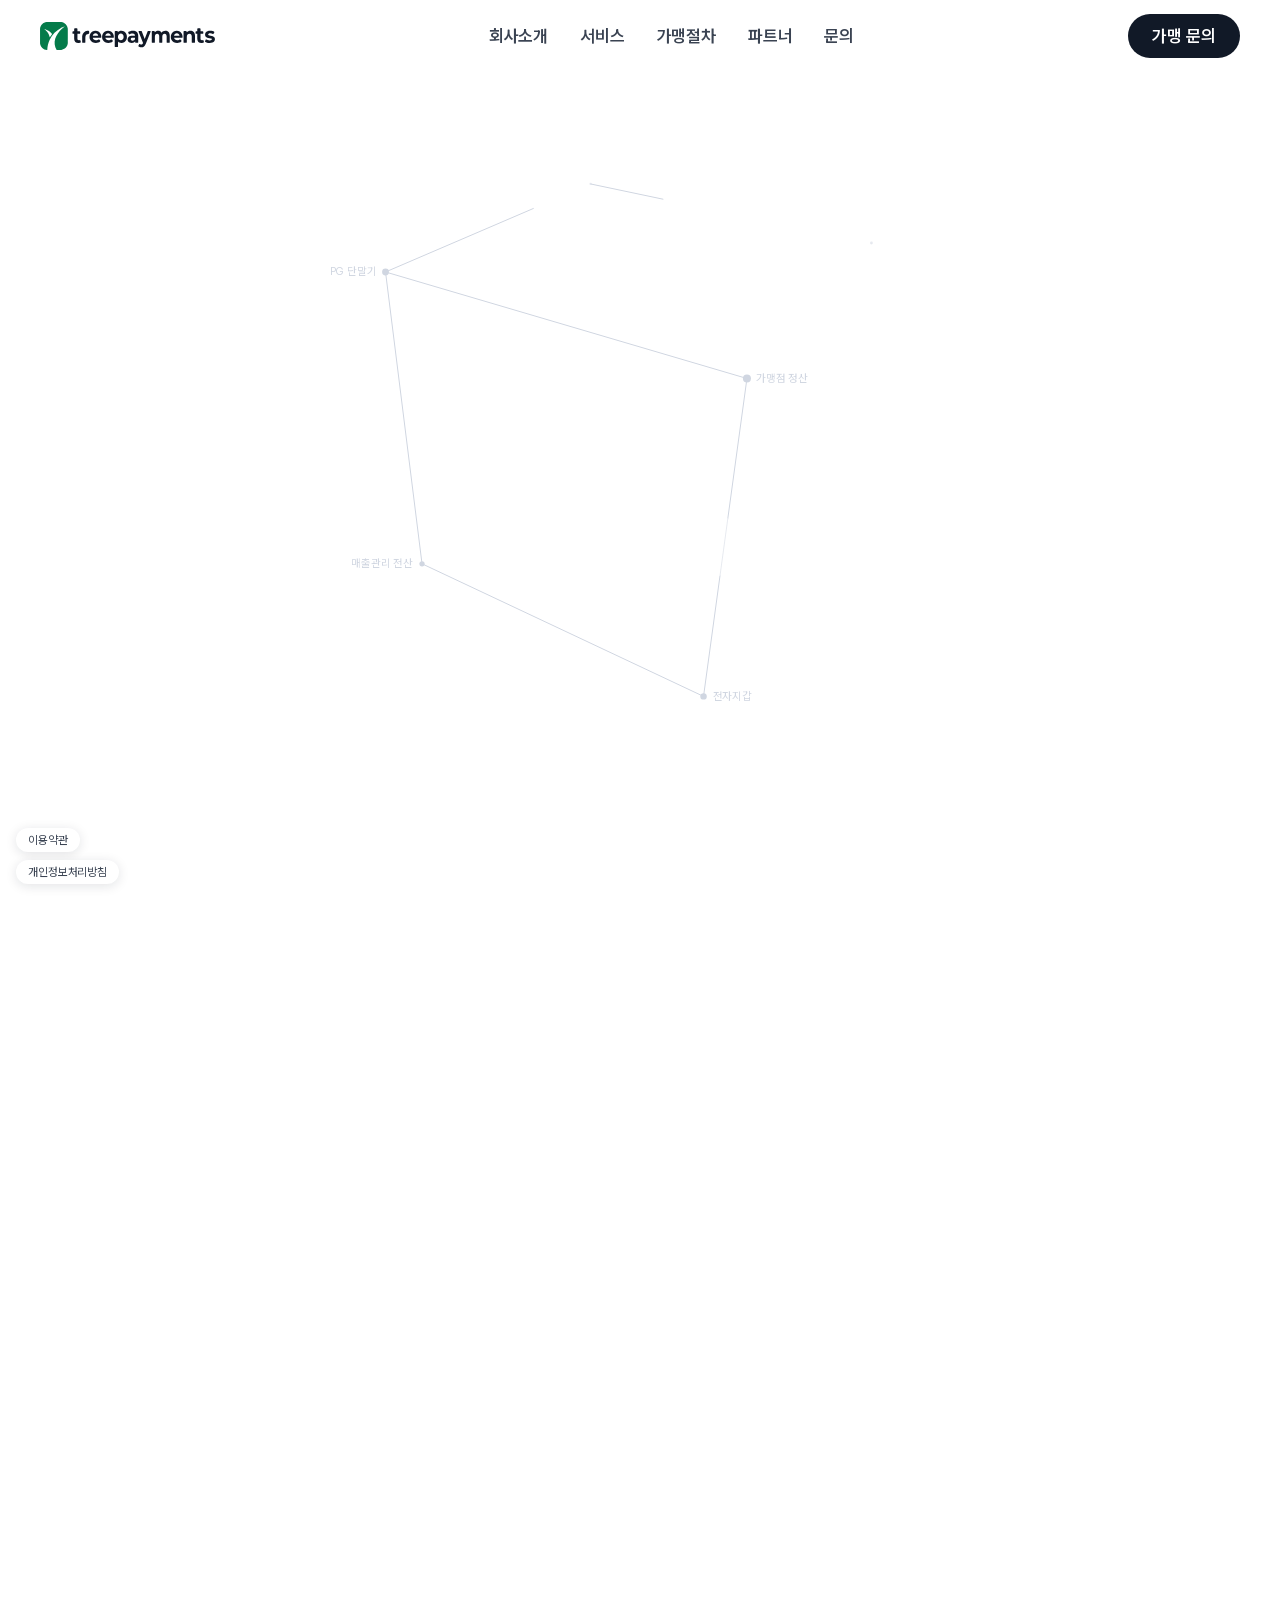
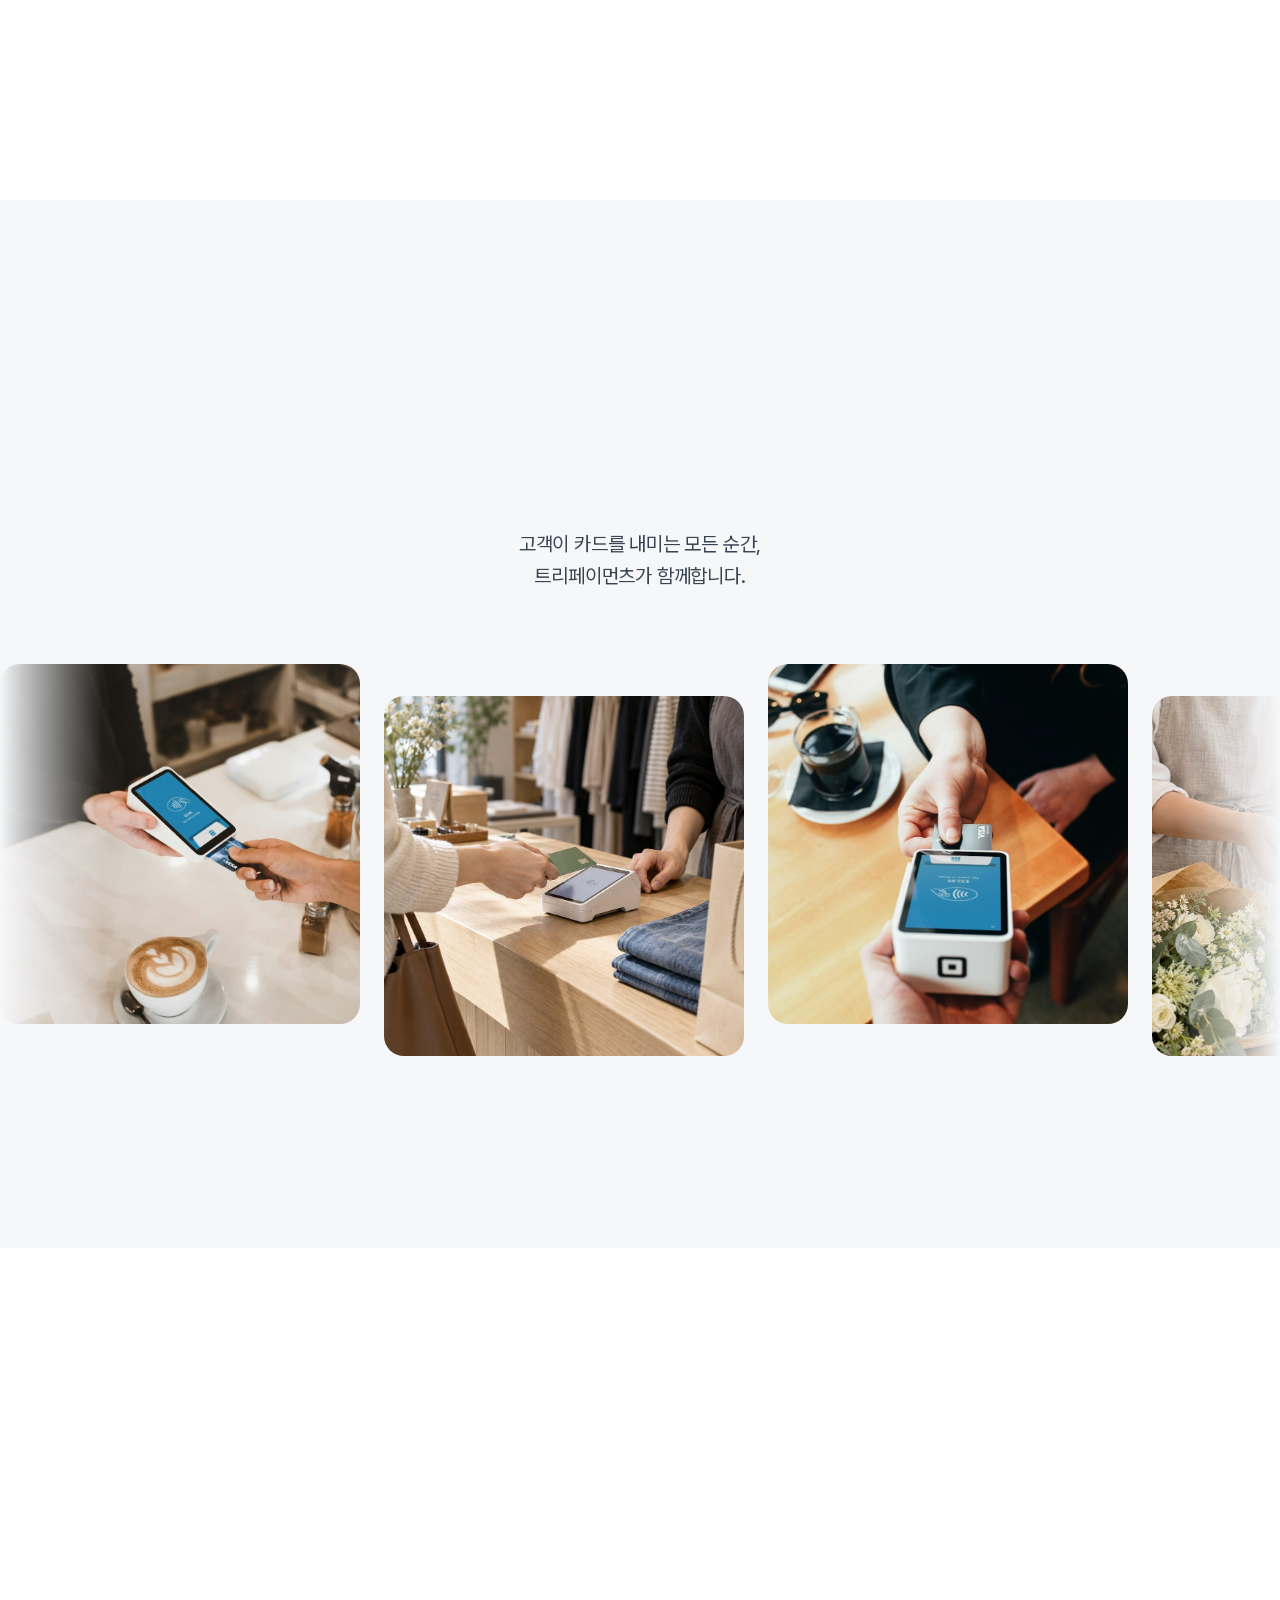
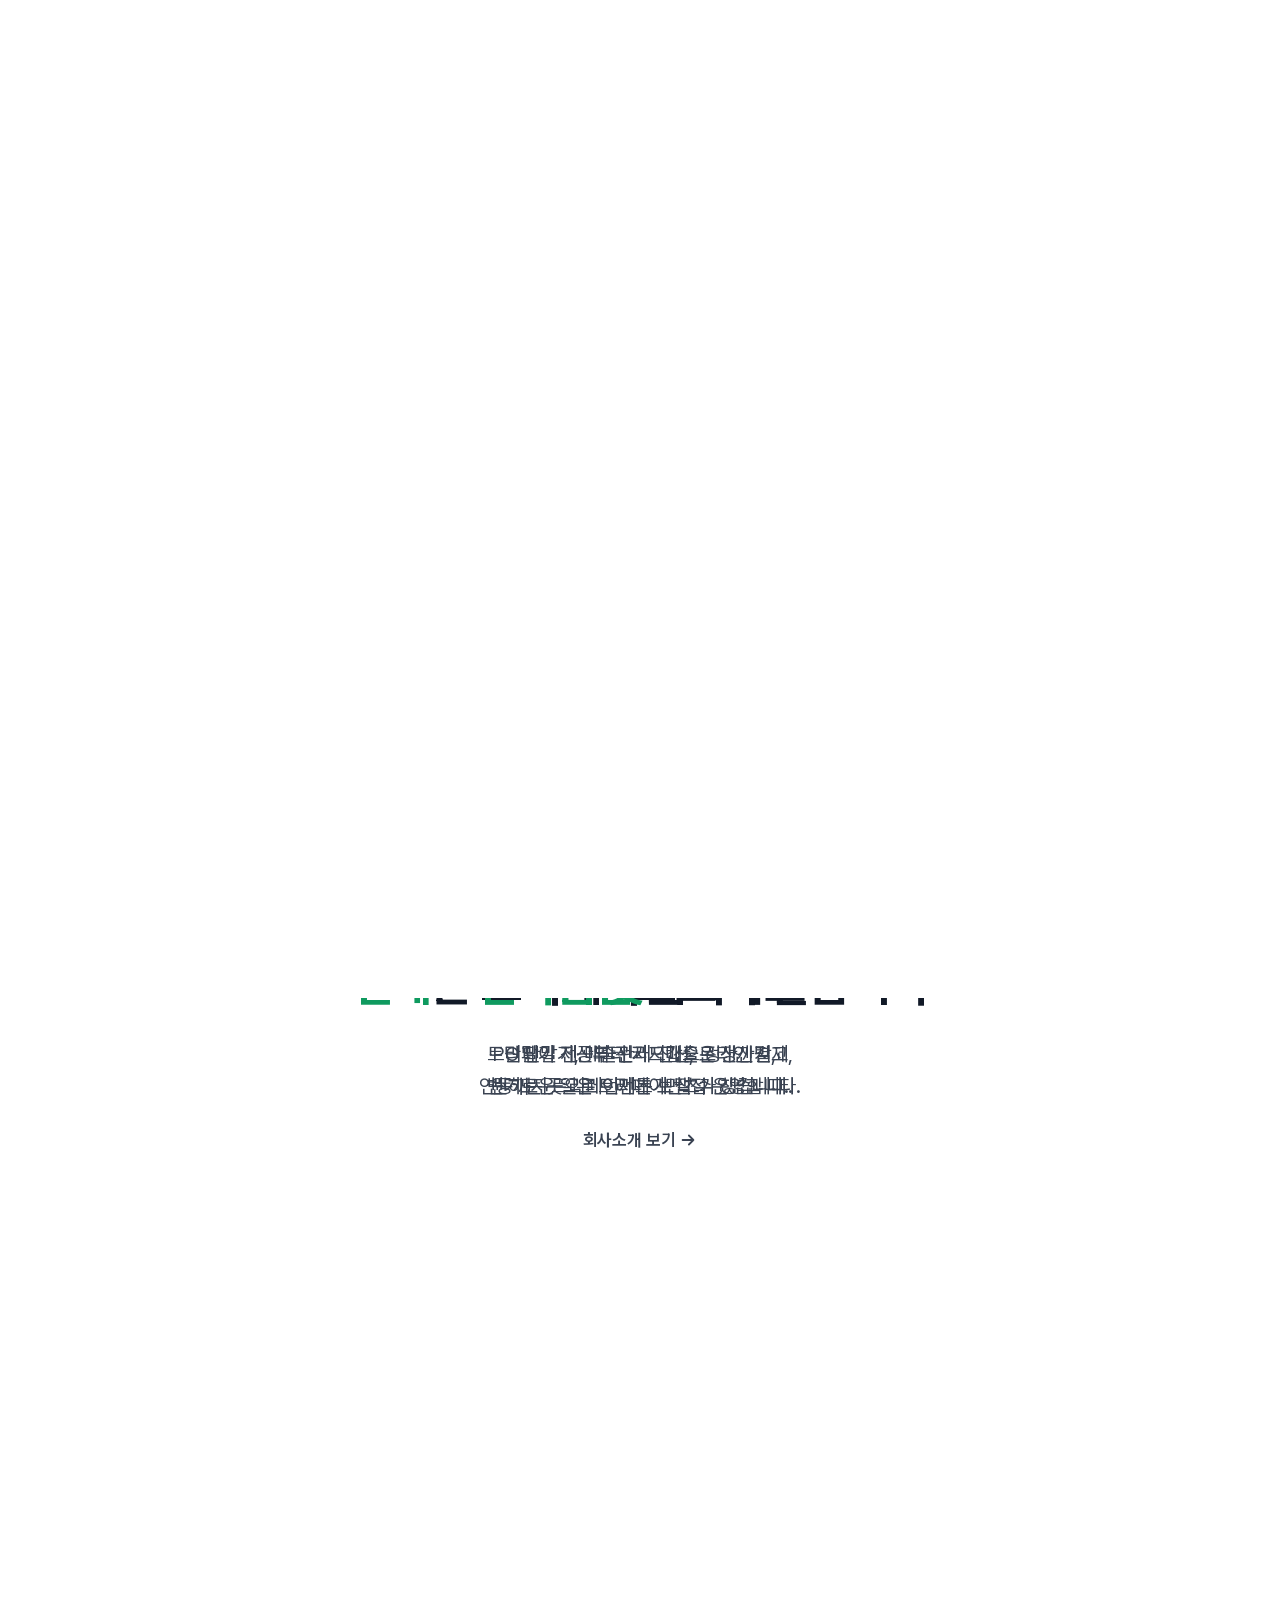
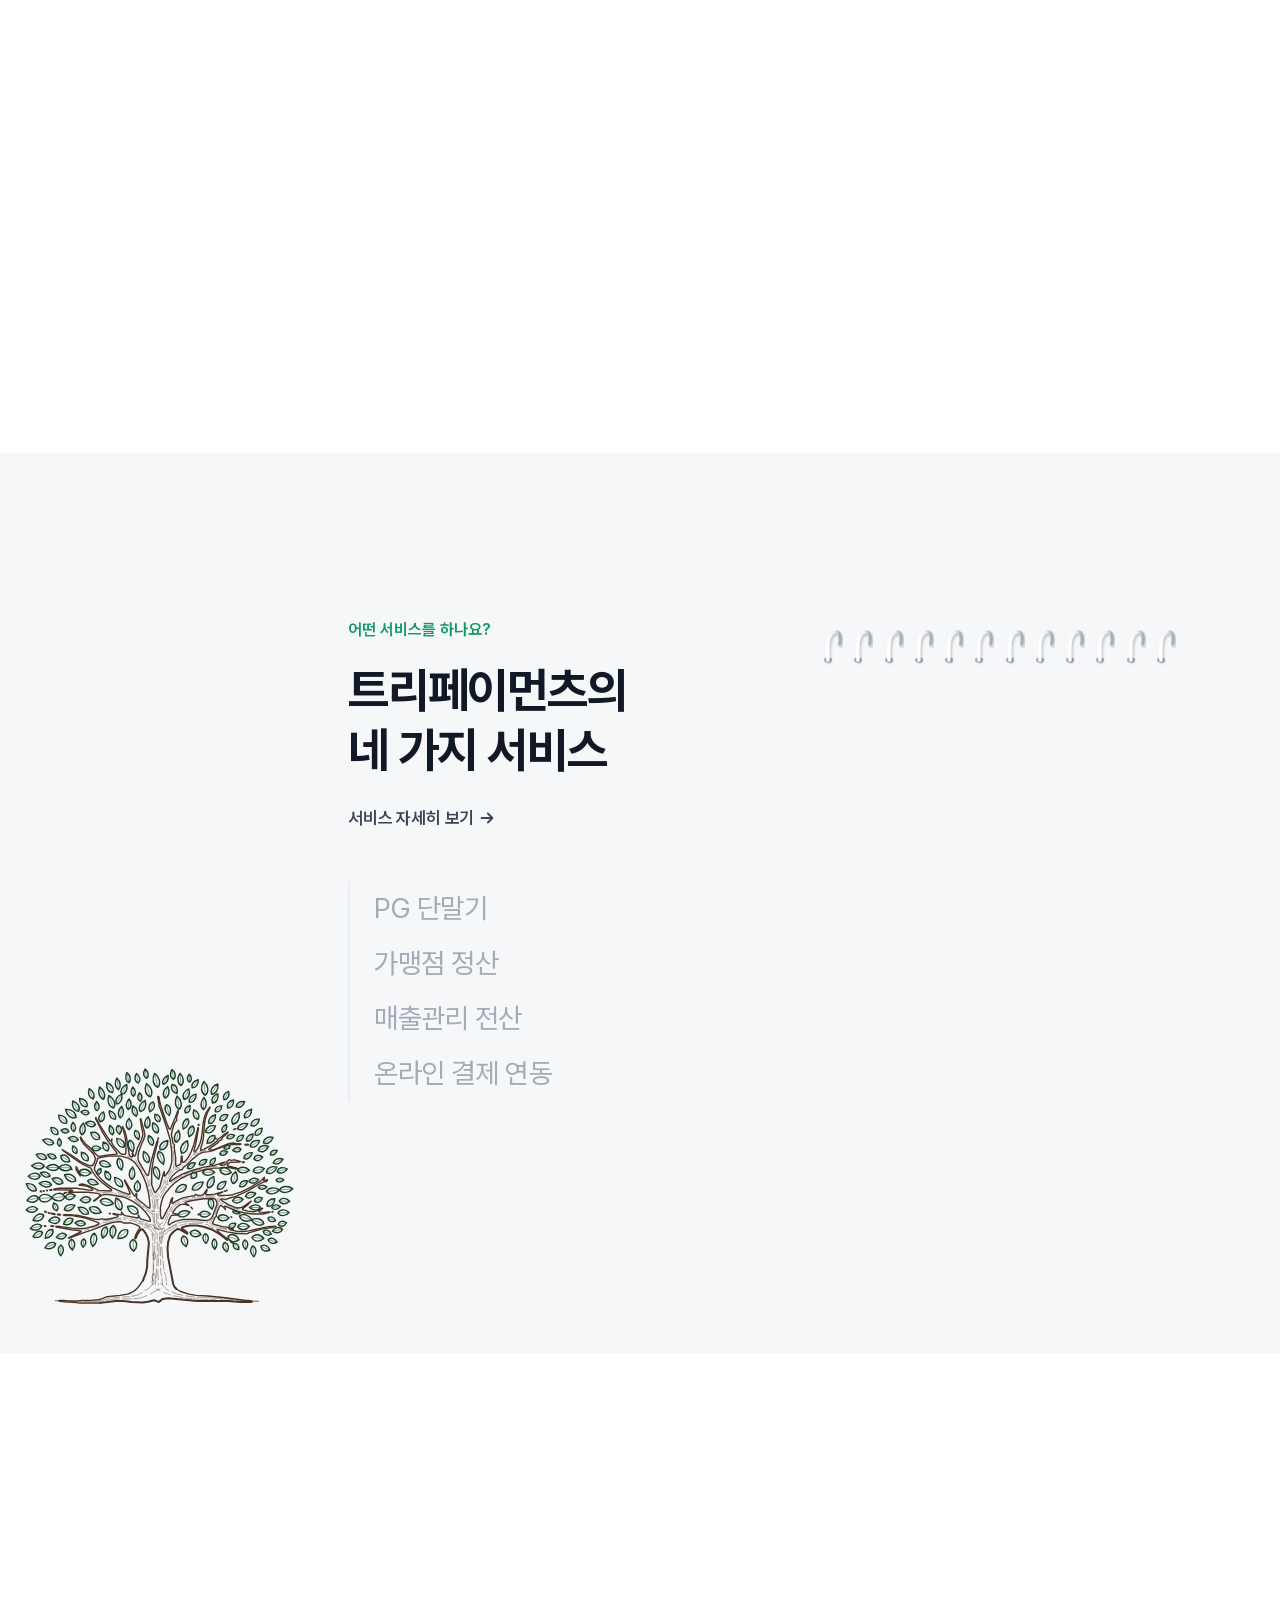
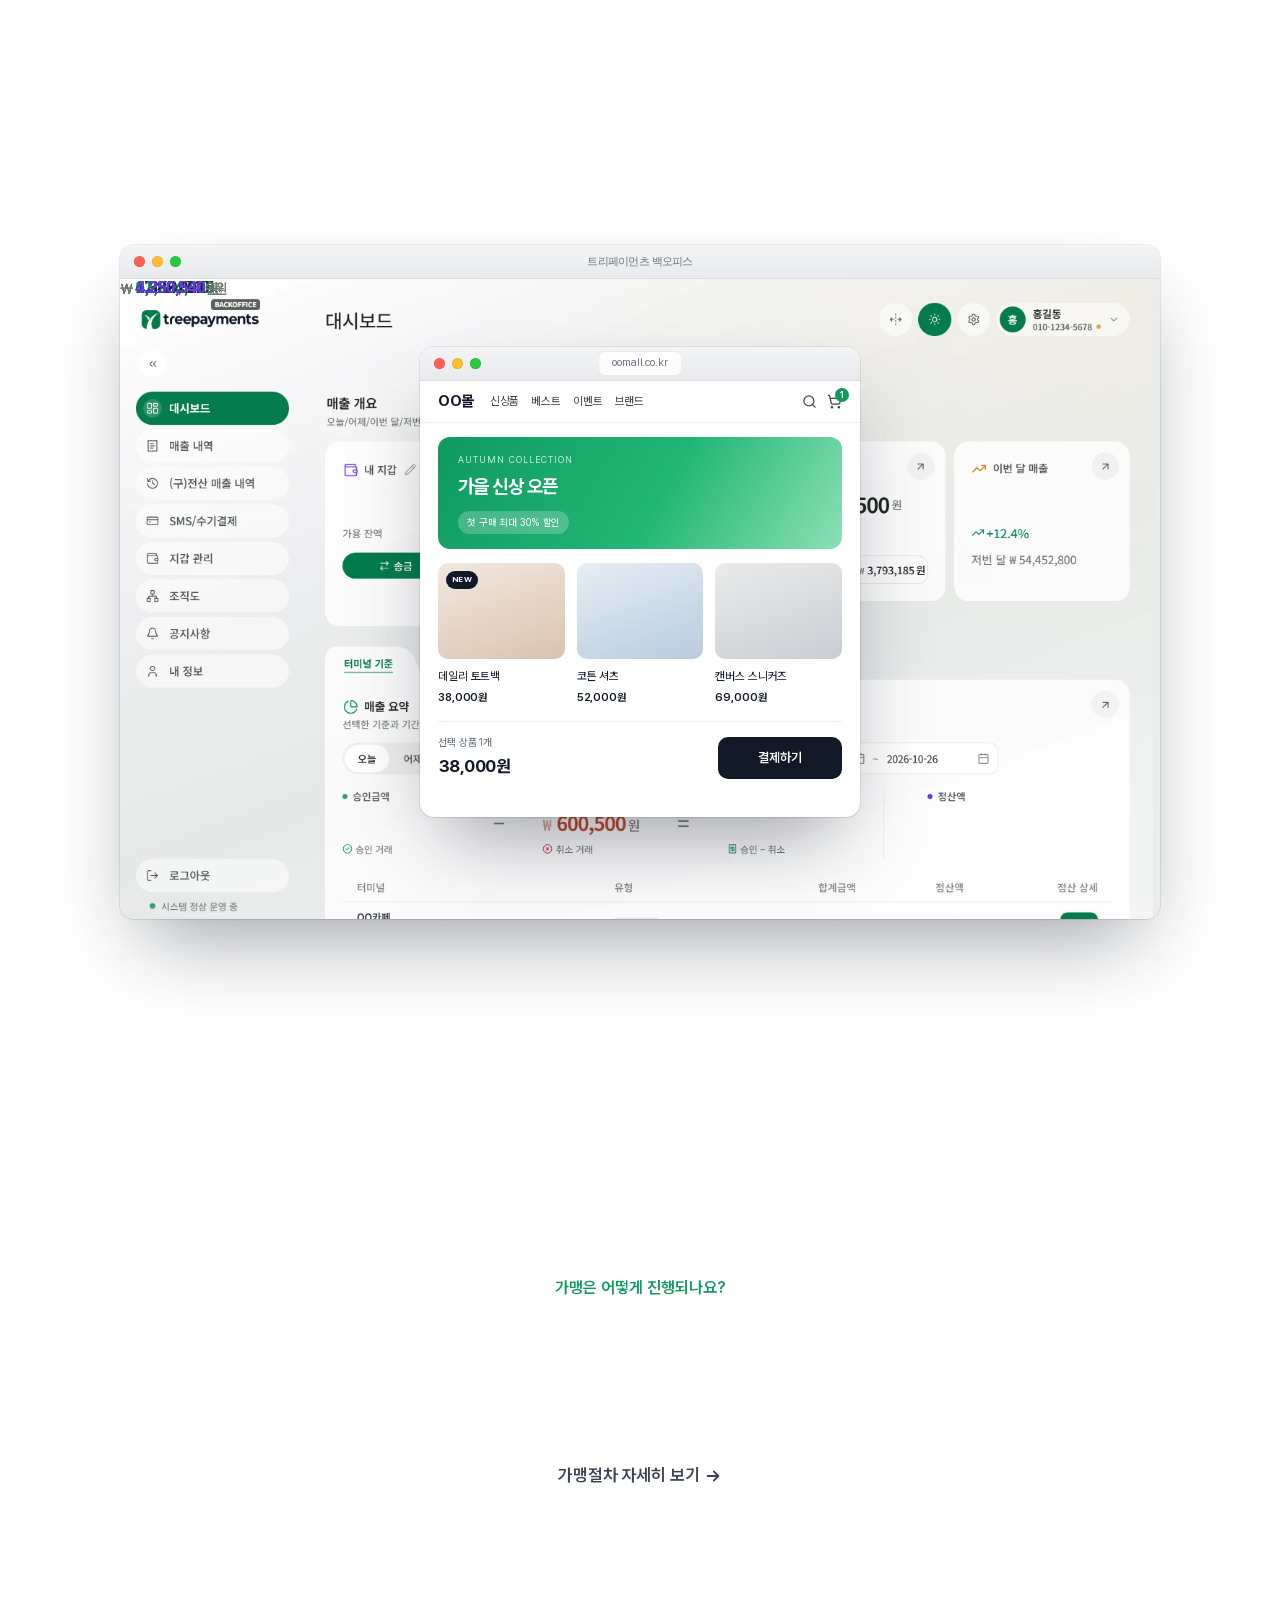
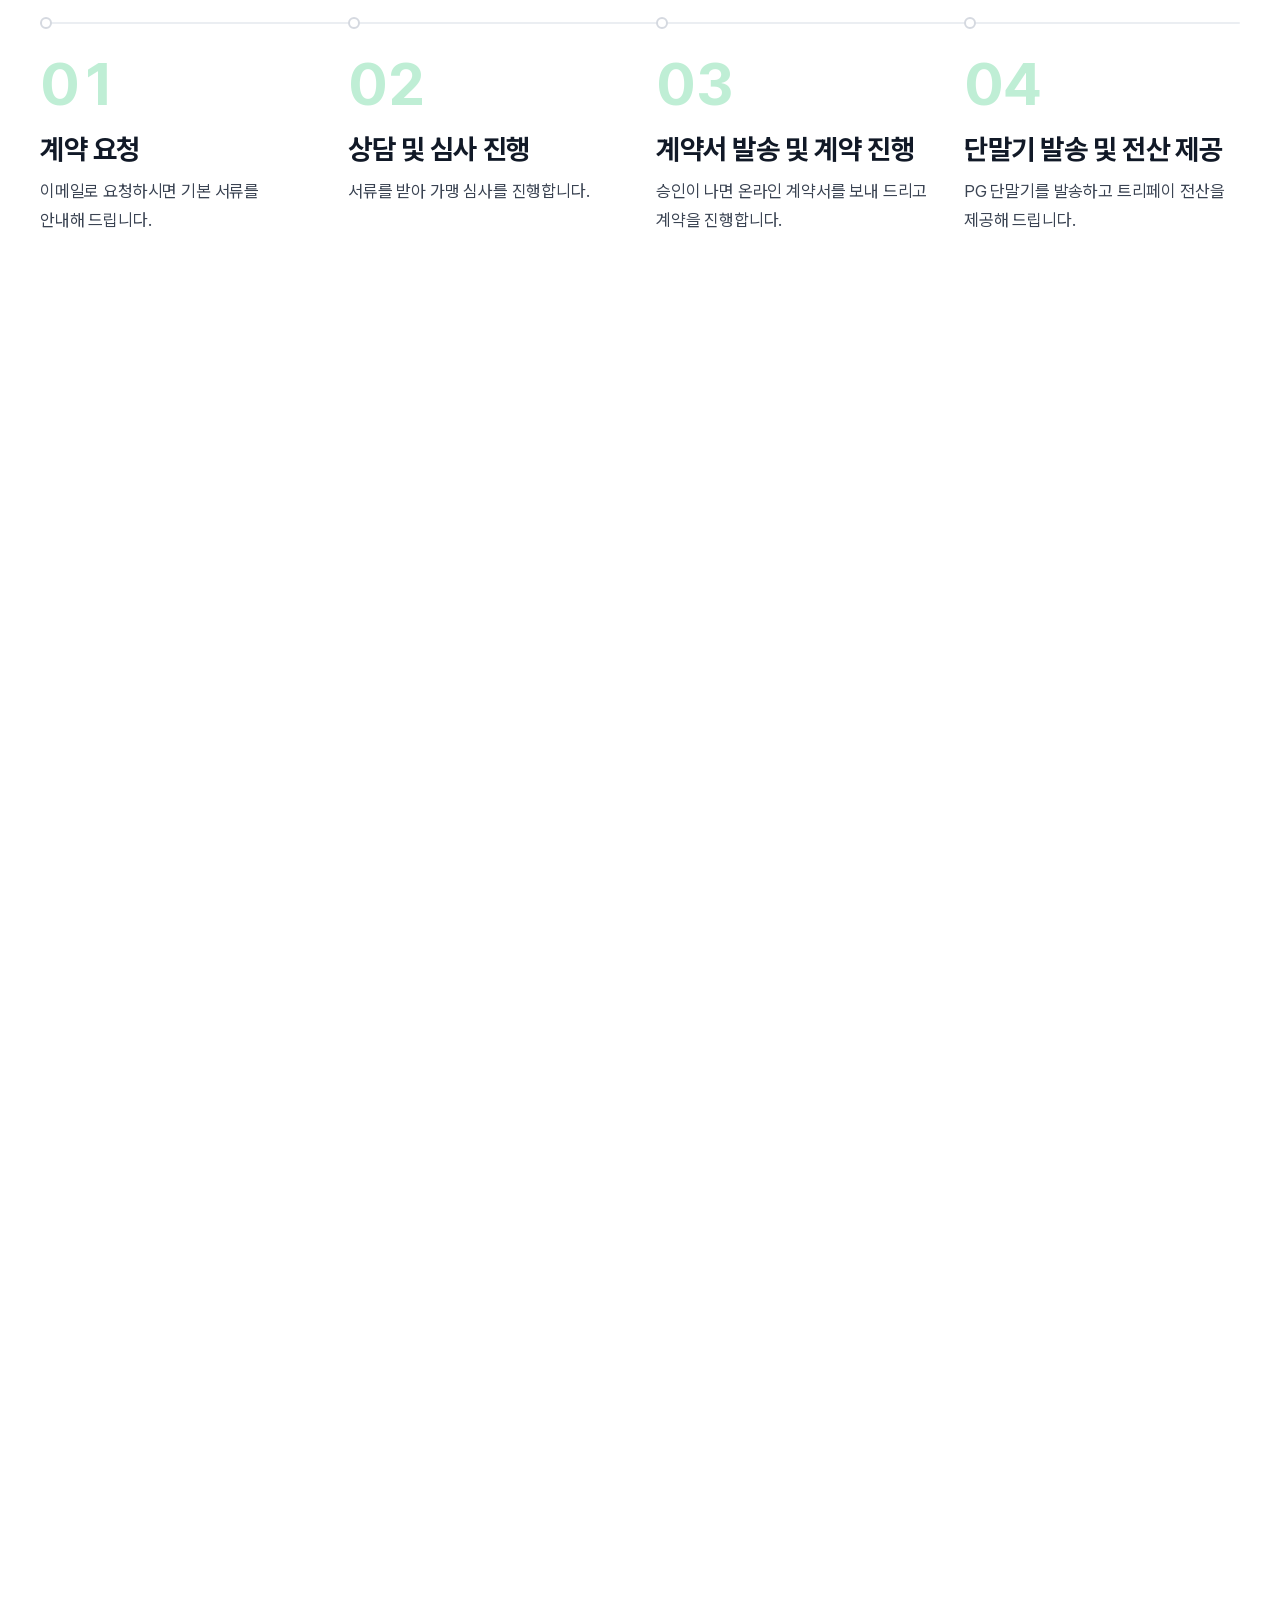
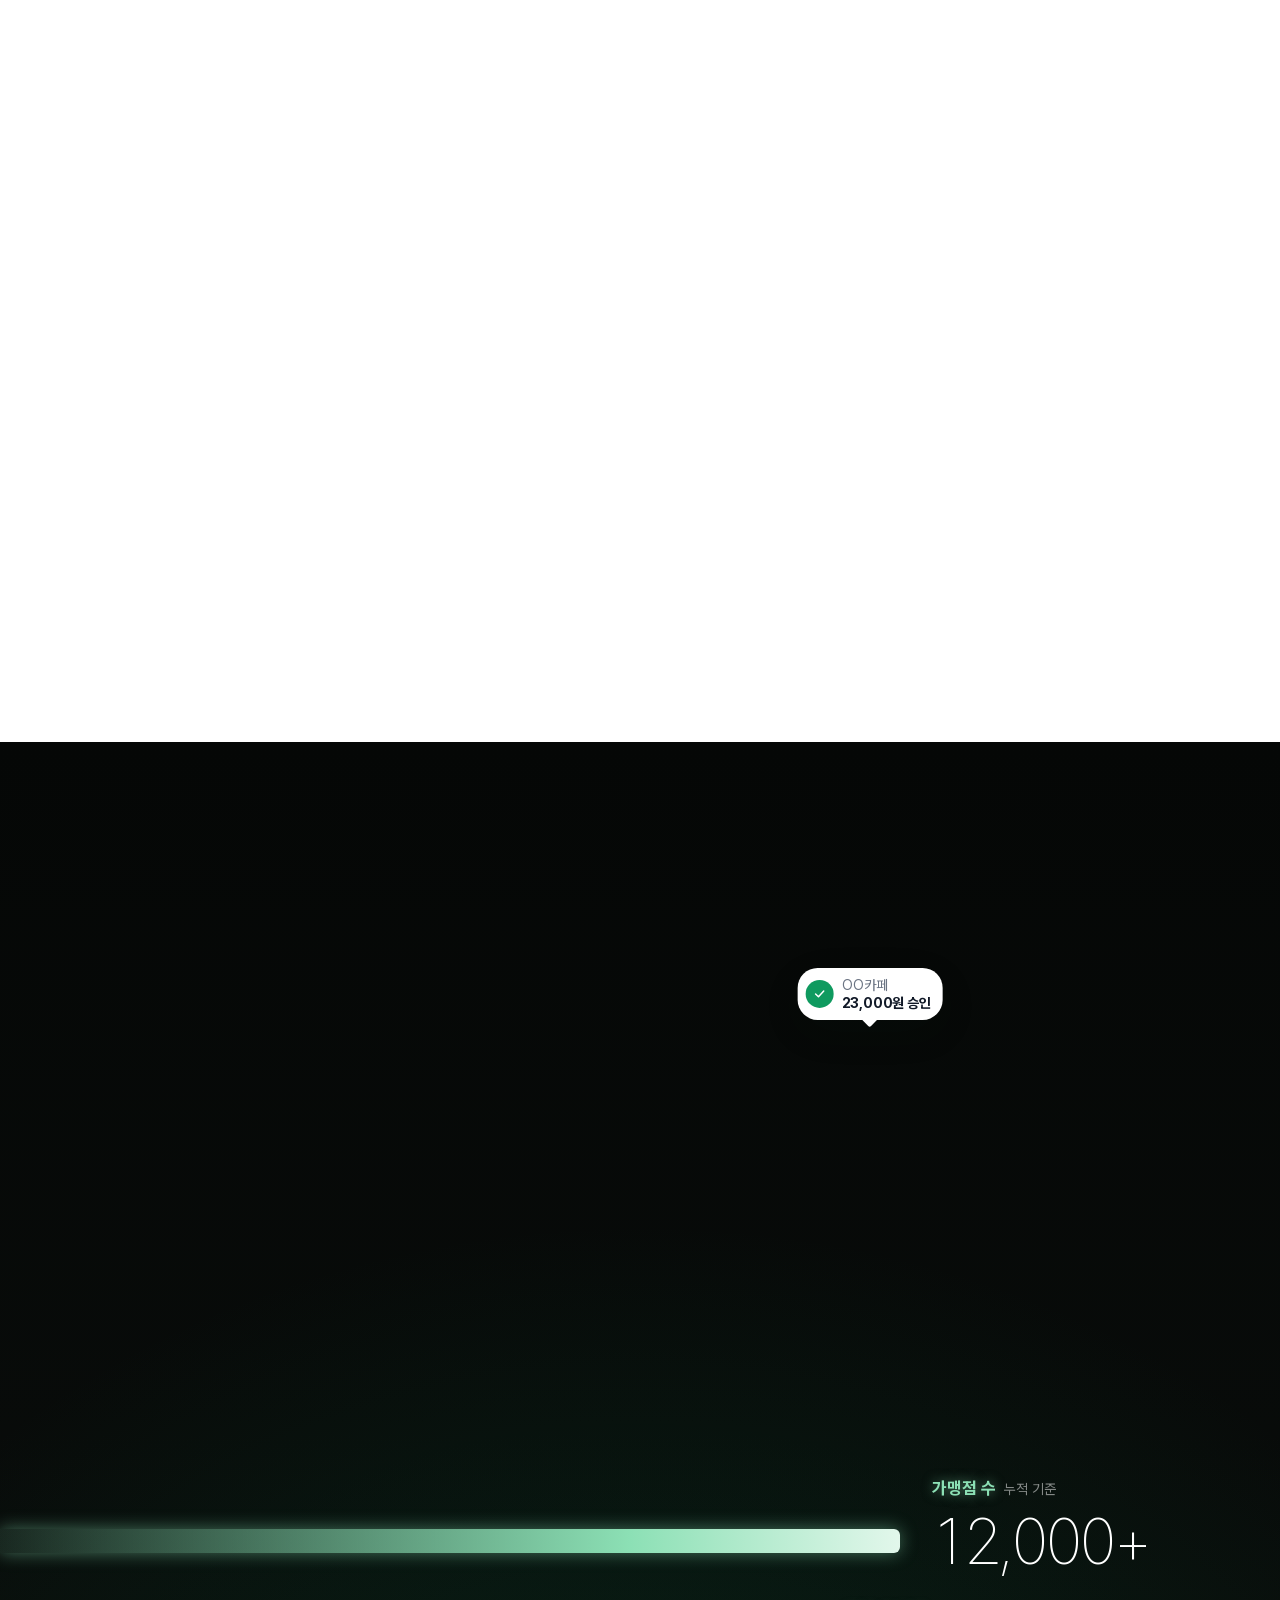
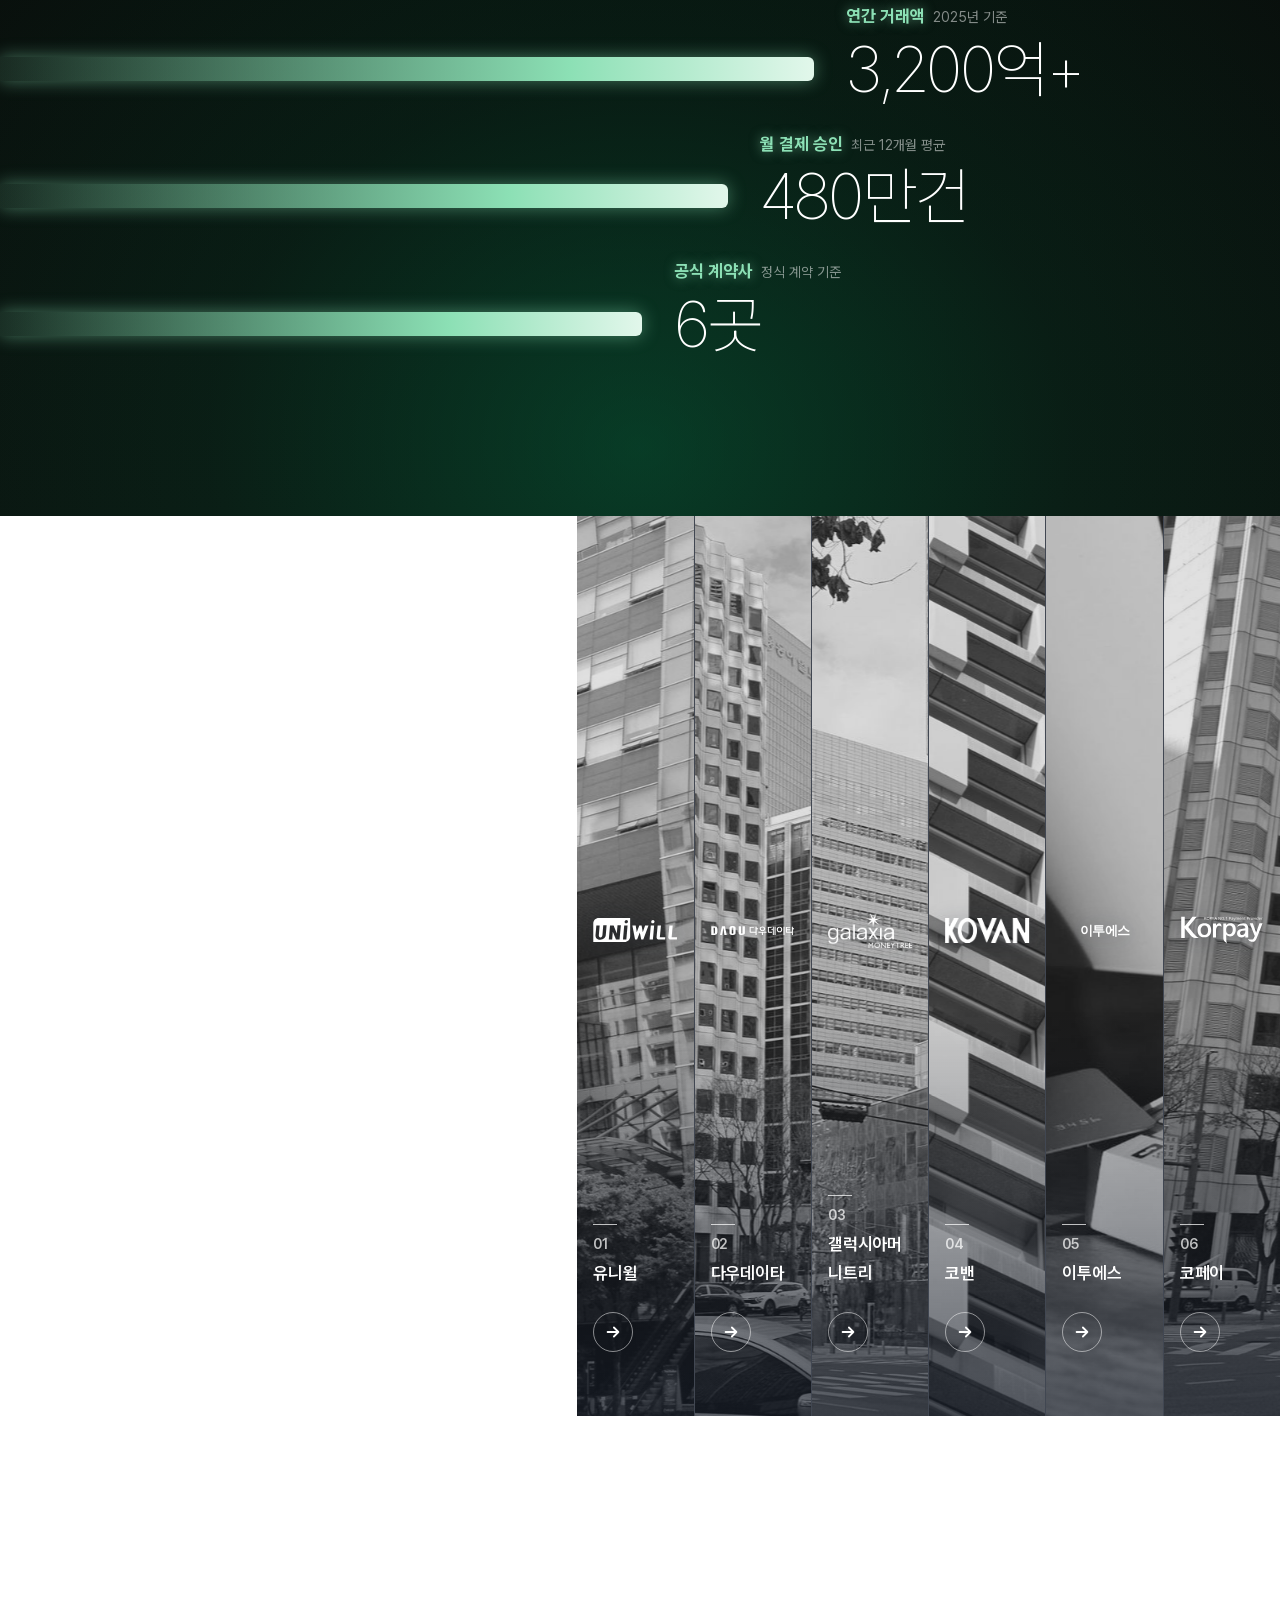
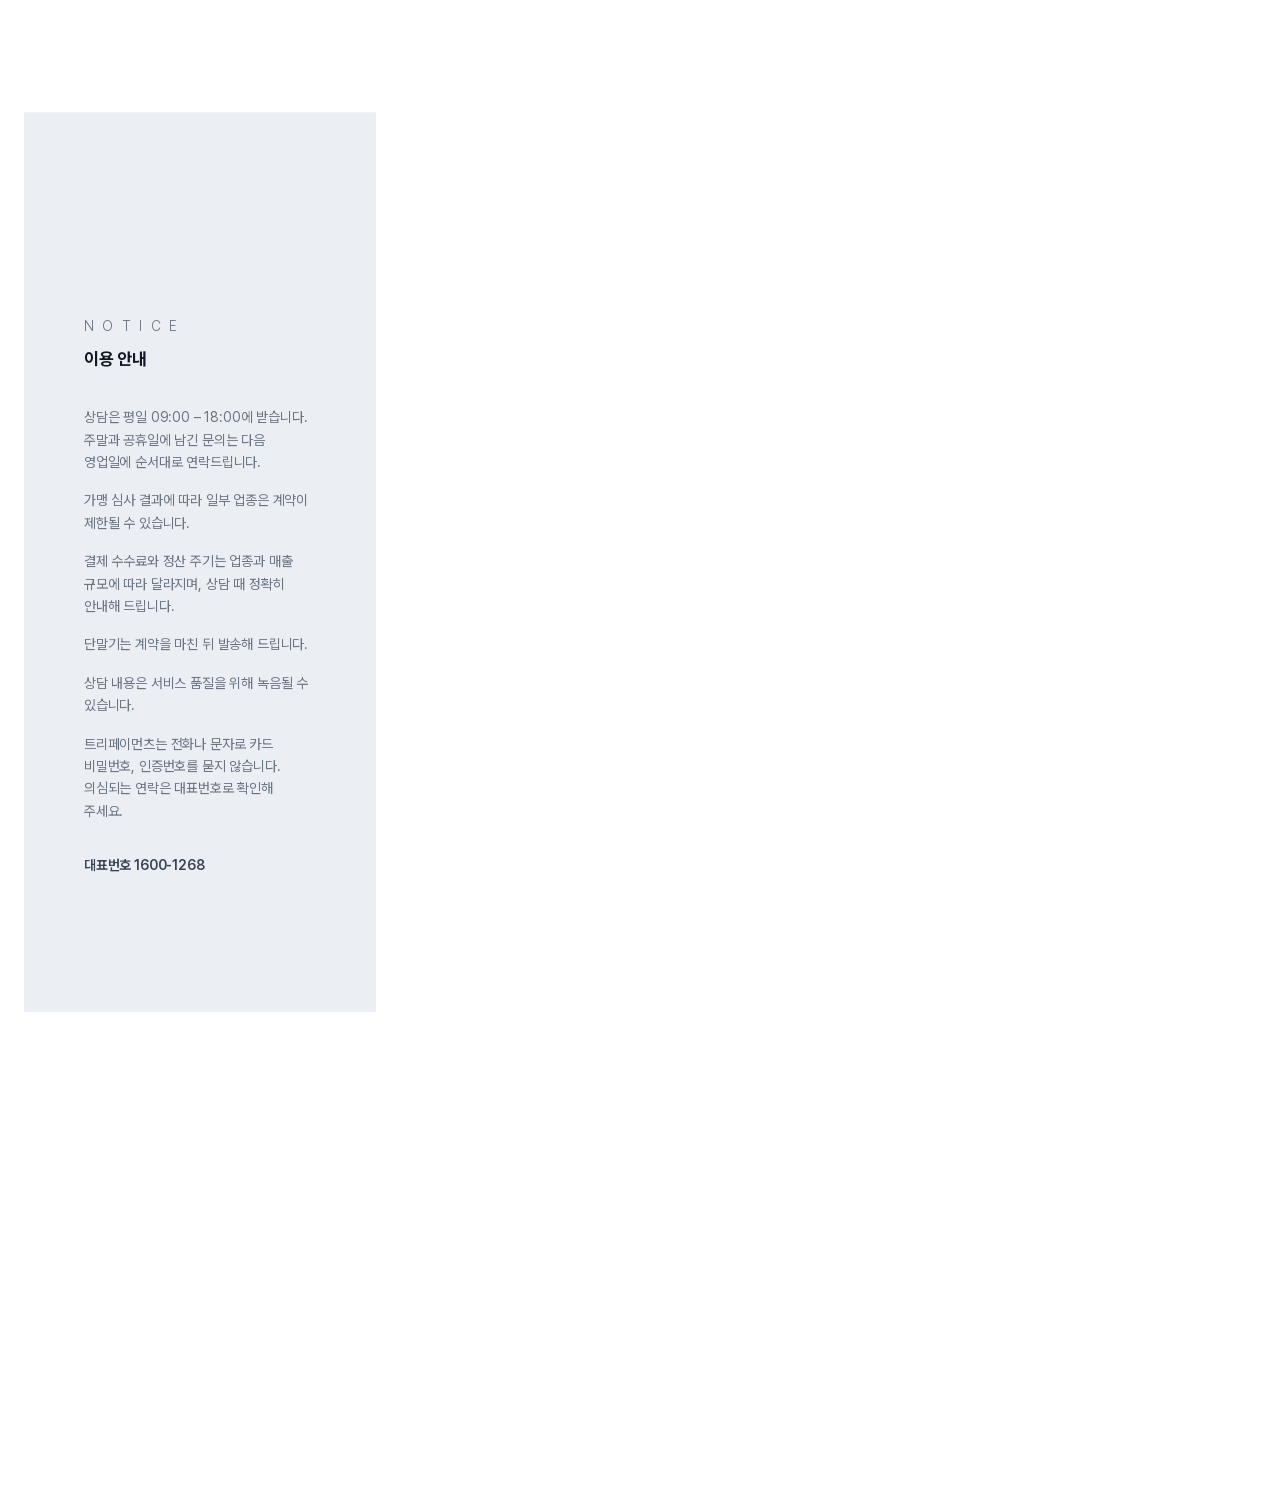
==== index.html @ 717920ee "Initial upload - Treepayments website v3" ====
<!doctype html>
<html lang="ko">
<head>
  <meta charset="utf-8">
  <meta name="viewport" content="width=device-width, initial-scale=1">
  <meta name="theme-color" content="#FFFFFF">
  <title>트리페이먼츠 | 결제의 모든 것, 한 곳에서</title>
  <meta name="description" content="PG 단말기부터 카드매출 정산, 매출관리 전산, 온라인 결제 연동까지. 트리페이먼츠가 직접 운영합니다.">
  <link rel="canonical" href="https://treepayments.net/">
  <meta name="robots" content="index, follow">
  <meta property="og:type" content="website">
  <meta property="og:site_name" content="트리페이먼츠">
  <meta property="og:locale" content="ko_KR">
  <meta property="og:title" content="트리페이먼츠 | 결제의 모든 것, 한 곳에서">
  <meta property="og:description" content="PG 단말기부터 카드매출 정산, 매출관리 전산, 온라인 결제 연동까지. 트리페이먼츠가 직접 운영합니다.">
  <meta property="og:url" content="https://treepayments.net/">
  <meta property="og:image" content="https://treepayments.net/assets/img/og.jpg">
  <meta property="og:image:width" content="1200">
  <meta property="og:image:height" content="630">
  <meta property="og:image:alt" content="트리페이먼츠">
  <meta name="twitter:card" content="summary_large_image">
  <meta name="twitter:title" content="트리페이먼츠 | 결제의 모든 것, 한 곳에서">
  <meta name="twitter:description" content="PG 단말기부터 카드매출 정산, 매출관리 전산, 온라인 결제 연동까지. 트리페이먼츠가 직접 운영합니다.">
  <meta name="twitter:image" content="https://treepayments.net/assets/img/og.jpg">
  <link rel="icon" href="assets/logo/logo-symbol.png">
  <link rel="apple-touch-icon" href="assets/logo/apple-touch-icon.png">
  <link rel="stylesheet" href="css/tokens.css">
  <link rel="stylesheet" href="css/base.css">
  <link rel="stylesheet" href="css/components.css">
  <link rel="stylesheet" href="css/sections.css">
  <script>document.documentElement.classList.add("js");</script>
</head>
<body>

  <!-- Header -->
  <header class="header">
    <div class="container header__inner">
      <a class="header__logo" href="index.html" aria-label="트리페이먼츠 홈">
        <svg class="logo-mark" viewBox="26 26 328 328" width="328" height="328" aria-hidden="true" focusable="false"><path pathLength="1" d="M351.681,262.609c-.473-15.572-.339-31.36,0-47.218v-110.776c-4.284-41.302-35.176-71.737-75.803-78.036h-25.38c-6.985.092-14.009.082-21.058,0h-126.093C62.257,31.897,31.796,63.198,26.58,104.099v127.875c.052,5.479.05,10.94,0,16.383v29.151c5.512,41.358,38.687,73.804,80.708,76.327h3.708c1.833-42.88,11.936-84.476,30.146-123.194,26.303-55.927,76.076-105.766,130.837-134.163,4.87-2.525,38.819-18.411,41.017-16.473.327,1.499-.453,2.113-1.337,2.788-5.759,3.931-14.745,11.044-24.523,19.552-.285.248-.555.49-.838.737-2.335,1.905-4.63,3.852-6.824,5.891-30.701,28.543-61.611,71.373-74.493,111.507-14.584,45.435-9.469,92.986,16.223,133.308.269.021.539.029.808.047h54.059c39.874-6.834,71.269-36.051,75.612-77.54v-13.686ZM157.841,180.858c-6.205,8.274-11.647,16.433-16.12,24.007-.091.069-.171.118-.233.133-.418.104-.8-.048-1.151-.381-.778-2.974-1.763-6.275-2.923-9.724-.186-.553-.373-1.098-.562-1.638-.047-.182-.092-.343-.135-.474-8.331-25.05-21.479-48.944-41.707-66.293-1.148-.984-2.35-1.907-3.569-2.809-1.112-.885-2.243-1.774-3.408-2.665-4.659-3.563-9.19-6.74-13.313-9.385-.237-.209-.488-.405-.721-.619,6.616-.704,12.507.959,18.764,2.725,26.284,7.419,53.845,25.979,69.65,48.35,1.448,2.049,4.147,5.042,4.29,7.55-2.95,3.547-5.917,7.295-8.863,11.222Z"/></svg>
        <svg class="logo-word" viewBox="354 26 1722 328" width="1722" height="328" aria-hidden="true" focusable="false"><path d="M492.594,269.778c-5.382,1.465-11.149,2.201-17.3,2.201-15.55,0-27.596-4.228-36.138-12.686-8.546-8.454-12.815-20.881-12.815-37.28v-57.214h-11.917c-4.46,0-8.075-3.615-8.075-8.075v-14.917c0-4.46,3.615-8.075,8.075-8.075h11.917v-25.839c0-4.46,3.615-8.075,8.075-8.075h22.039c4.46,0,8.075,3.615,8.075,8.075v25.839h24.475c4.46,0,8.075,3.615,8.075,8.075v14.917c0,4.46-3.615,8.075-8.075,8.075h-24.475v56.697c0,5.869,1.41,10.4,4.229,13.592,2.819,3.195,6.792,4.789,11.918,4.789,2.99,0,5.766-.431,8.329-1.293,4.155-1.398,8.674.629,10.159,4.754l4.935,13.708c1.38,3.835-.28,8.162-3.947,9.94-2.311,1.12-4.83,2.051-7.558,2.793Z"/><path d="M593.476,165.082h.447c4.461,0,8.078-3.616,8.078-8.078v-19.927c0-4.461-3.616-8.078-8.078-8.078h-13.371c-.367,0-.735.021-1.099.068-29.418,3.827-55.236,31.221-59.368,60.315l-.085,1.248v71.291c0,4.461,3.616,8.078,8.078,8.078h21.135c4.461,0,8.078-3.616,8.078-8.078v-45.704h.083c.017-8.187.465-16.129,1.885-23.461,3.537-18.264,16.404-27.427,32.89-27.623v-.038h.165v-.003h1.163v-.012Z"/><path d="M735.823,211.658h-89.018c-1.143,0-1.972,1.094-1.669,2.197,2.087,7.6,6.136,13.684,12.147,18.255,6.576,5.008,14.821,7.508,24.733,7.508,6.832,0,12.855-1.076,18.069-3.236,3.126-1.294,6.145-3.039,9.057-5.234,3.432-2.587,8.311-1.965,11.13,1.279l9.864,11.351c2.915,3.354,2.711,8.454-.553,11.47-12.073,11.154-28.27,16.731-48.592,16.731-14.866,0-27.981-3.062-39.342-9.19-11.365-6.125-20.12-14.628-26.271-25.501-6.151-10.873-9.227-23.211-9.227-37.021,0-13.633,3.032-25.93,9.099-36.892,6.063-10.958,14.437-19.501,25.118-25.63,10.676-6.125,22.594-9.191,35.753-9.191,12.815,0,24.389,2.937,34.729,8.802,10.336,5.87,18.494,14.284,24.477,25.242,5.979,10.962,8.97,23.688,8.97,38.187,0,.261-.065,1.315-.196,3.161-.307,4.344-3.924,7.712-8.278,7.712ZM654.72,166.871c-5.438,4.776-8.879,11.17-10.316,19.176-.191,1.066.619,2.053,1.702,2.053h60.242c1.096,0,1.912-1.011,1.695-2.086-1.581-7.834-5.001-14.17-10.264-19.014-5.727-5.263-12.859-7.896-21.401-7.896s-15.762,2.589-21.657,7.767Z"/><path d="M882.823,211.658h-91.227c1.878,8.633,6.107,15.448,12.687,20.452,6.576,5.008,14.821,7.508,24.733,7.508,6.832,0,12.855-1.076,18.069-3.236,3.126-1.294,6.145-3.039,9.057-5.234,3.432-2.587,8.311-1.965,11.13,1.279l9.864,11.351c2.915,3.354,2.711,8.454-.553,11.47-12.073,11.154-28.27,16.731-48.592,16.731-14.866,0-27.981-3.062-39.342-9.19-11.365-6.125-20.12-14.628-26.271-25.501-6.151-10.873-9.227-23.211-9.227-37.021,0-13.633,3.032-25.93,9.099-36.892,6.063-10.958,14.437-19.501,25.118-25.63,10.676-6.125,22.594-9.191,35.753-9.191,12.815,0,24.389,2.937,34.729,8.802,10.336,5.87,18.494,14.284,24.477,25.242,5.979,10.962,8.97,23.688,8.97,38.187,0,.261-.065,1.315-.196,3.161-.307,4.344-3.924,7.712-8.278,7.712ZM801.72,166.871c-5.895,5.178-9.443,12.256-10.636,21.229h64.331c-1.37-8.802-4.914-15.833-10.636-21.099-5.727-5.263-12.859-7.896-21.401-7.896s-15.762,2.589-21.657,7.767Z"/><path d="M1012.308,137.486c9.908,5.955,17.725,14.328,23.452,25.112,5.723,10.789,8.586,23.345,8.586,37.669s-2.863,26.884-8.586,37.668c-5.727,10.788-13.544,19.157-23.452,25.112-9.912,5.954-20.933,8.932-33.062,8.932-16.748,0-29.903-5.606-39.47-16.828v56.92c0,4.452-3.609,8.062-8.062,8.062h-22.065c-4.452,0-8.062-3.609-8.062-8.062v-173.383c0-4.452,3.609-8.062,8.062-8.062h20.271c4.452,0,8.062,3.609,8.062,8.062v7.989c9.395-12.079,23.151-18.123,41.265-18.123,12.13,0,23.151,2.978,33.062,8.932ZM996.545,228.356c6.235-6.99,9.355-16.351,9.355-28.089s-3.12-21.1-9.355-28.09c-6.239-6.99-14.225-10.485-23.964-10.485s-17.729,3.495-23.964,10.485c-6.239,6.99-9.355,16.354-9.355,28.09s3.116,21.099,9.355,28.089c6.235,6.99,14.225,10.485,23.964,10.485s17.725-3.495,23.964-10.485Z"/><path d="M1160.385,143.959c10.85,10.271,16.275,25.759,16.275,46.47v71.447c0,4.436-3.596,8.032-8.032,8.032h-19.56c-4.436,0-8.032-3.596-8.032-8.032v-9.313c-7.35,12.944-20.678,19.417-39.984,19.417-10.082,0-18.797-1.812-26.143-5.437-7.348-3.625-12.986-8.629-16.914-15.016-3.934-6.384-5.896-13.633-5.896-21.747,0-12.944,4.613-23.126,13.842-30.549,9.227-7.418,23.406-11.132,42.545-11.132h29.986c0-6.213-1.023-11.043-3.074-14.498-4.613-8.628-13.584-12.944-26.912-12.944-7.008,0-13.885,1.165-20.633,3.495-3.671,1.267-7.05,2.776-10.138,4.528-4.05,2.297-9.19.708-11.209-3.487l-6.529-13.562c-1.79-3.719-.493-8.223,3.049-10.343,5.708-3.416,12.232-6.193,19.573-8.331,10.08-2.933,20.416-4.401,31.014-4.401,20.33,0,35.922,5.138,46.773,15.404ZM1127.963,240.007c4.955-3.192,8.459-7.896,10.508-14.109v-14.239h-25.885c-15.551,0-23.324,5.437-23.324,16.31,0,5.178,1.879,9.28,5.639,12.298,3.756,3.021,8.971,4.53,15.635,4.53s12.471-1.594,17.428-4.789Z"/><path d="M1244.432,312.366c-8.803,6.557-19.439,9.838-31.91,9.838-6.836,0-13.583-1.125-20.247-3.366-3.964-1.336-7.475-2.976-10.532-4.921-3.395-2.16-4.57-6.568-2.824-10.194l6.881-14.286c1.999-4.151,7.032-5.689,11.107-3.54.938.494,1.914.947,2.929,1.357,3.845,1.553,7.646,2.33,11.405,2.33,5.126,0,9.312-1.21,12.559-3.625,3.244-2.419,6.408-7.423,9.483-15.016l-52.421-129.277c-2.14-5.276,1.743-11.041,7.437-11.041h21.819c3.305,0,6.273,2.027,7.475,5.105l34.913,89.389,34.913-89.389c1.203-3.079,4.17-5.105,7.475-5.105h19.31c5.679,0,9.561,5.737,7.45,11.009l-54.796,136.816c-6.151,16.052-13.628,27.354-22.426,33.915Z"/><path d="M1532.018,143.959c9.169,10.271,13.757,25.674,13.757,46.211v71.681c0,4.45-3.607,8.057-8.057,8.057h-19.923c-4.45,0-8.057-3.607-8.057-8.057v-65.468c0-11.043-2.069-19.287-6.209-24.724-4.139-5.437-9.944-8.155-17.409-8.155-8.441,0-15.138,3.066-20.087,9.19-4.953,6.128-7.427,15.234-7.427,27.312v61.844c0,4.45-3.607,8.057-8.057,8.057h-19.922c-4.45,0-8.057-3.607-8.057-8.057v-65.468c0-11.043-2.032-19.287-6.087-24.724-4.06-5.437-9.903-8.155-17.531-8.155-8.278,0-14.895,3.066-19.844,9.19-4.954,6.128-7.427,15.234-7.427,27.312v61.844c0,4.45-3.607,8.057-8.057,8.057h-20.166c-4.45,0-8.057-3.607-8.057-8.057v-123.169c0-4.45,3.607-8.057,8.057-8.057h18.462c4.45,0,8.057,3.607,8.057,8.057v7.995c4.542-5.866,10.185-10.356,16.922-13.462,6.734-3.106,14.16-4.66,22.279-4.66,8.765,0,16.679,1.942,23.739,5.825,7.062,3.883,12.783,9.539,17.166,16.957,5.029-7.249,11.443-12.855,19.235-16.828,7.791-3.968,16.313-5.955,25.565-5.955,15.583,0,27.959,5.138,37.132,15.404Z"/><path d="M1687.822,211.658h-91.227c1.878,8.633,6.106,15.448,12.687,20.452,6.576,5.008,14.821,7.508,24.733,7.508,6.832,0,12.854-1.076,18.068-3.236,3.127-1.294,6.146-3.039,9.058-5.234,3.431-2.587,8.31-1.965,11.129,1.279l9.865,11.352c2.915,3.354,2.711,8.454-.553,11.47-12.073,11.154-28.27,16.731-48.593,16.731-14.865,0-27.981-3.062-39.342-9.19-11.366-6.125-20.12-14.628-26.271-25.501s-9.227-23.211-9.227-37.021c0-13.633,3.031-25.93,9.099-36.892,6.063-10.958,14.437-19.501,25.117-25.63,10.677-6.125,22.595-9.191,35.754-9.191,12.815,0,24.389,2.937,34.729,8.802,10.337,5.87,18.494,14.284,24.477,25.242,5.979,10.962,8.971,23.688,8.971,38.187,0,.261-.065,1.315-.196,3.162-.307,4.343-3.923,7.711-8.278,7.711ZM1606.72,166.871c-5.896,5.178-9.443,12.256-10.637,21.229h64.331c-1.369-8.802-4.914-15.833-10.637-21.099-5.727-5.263-12.858-7.896-21.4-7.896s-15.763,2.589-21.657,7.767Z"/><path d="M1826.766,144.088c9.907,10.355,14.865,25.719,14.865,46.082v71.657c0,4.463-3.618,8.081-8.081,8.081h-21.771c-4.463,0-8.081-3.618-8.081-8.081v-65.444c0-11.043-2.307-19.287-6.92-24.724-4.613-5.437-11.193-8.155-19.735-8.155-9.57,0-17.172,3.151-22.811,9.449-5.639,6.303-8.458,15.663-8.458,28.09v60.784c0,4.463-3.618,8.081-8.081,8.081h-22.027c-4.463,0-8.081-3.618-8.081-8.081v-123.121c0-4.463,3.618-8.081,8.081-8.081h20.233c4.463,0,8.081,3.618,8.081,8.081v8.229c5.126-5.866,11.405-10.396,18.838-13.592,7.433-3.191,15.591-4.79,24.477-4.79,16.403,0,29.559,5.178,39.471,15.534Z"/><path d="M1934.593,269.778c-5.383,1.465-11.149,2.201-17.301,2.201-15.55,0-27.596-4.228-36.138-12.686-8.546-8.454-12.815-20.881-12.815-37.28v-57.214h-11.952c-4.44,0-8.039-3.599-8.039-8.039v-14.989c0-4.44,3.599-8.039,8.039-8.039h11.952v-25.875c0-4.44,3.599-8.039,8.039-8.039h22.111c4.44,0,8.039,3.599,8.039,8.039v25.875h24.511c4.44,0,8.039,3.599,8.039,8.039v14.989c0,4.44-3.599,8.039-8.039,8.039h-24.511v56.697c0,5.869,1.409,10.4,4.229,13.592,2.819,3.195,6.792,4.789,11.918,4.789,2.989,0,5.765-.431,8.328-1.293,4.155-1.398,8.674.629,10.159,4.754l4.945,13.737c1.374,3.818-.28,8.123-3.929,9.896-2.319,1.127-4.847,2.062-7.586,2.807Z"/><path d="M1981.495,267.708c-7.085-1.951-13.227-4.247-18.424-6.887-3.793-1.927-5.435-6.465-3.744-10.369l6.117-14.124c1.846-4.262,6.896-6.057,11.036-3.952,4.2,2.136,8.82,3.946,13.858,5.429,8.201,2.419,16.314,3.625,24.348,3.625,16.06,0,24.093-4.228,24.093-12.686,0-3.969-2.179-6.816-6.536-8.544-4.356-1.723-11.064-3.191-20.119-4.4-10.765-1.724-19.651-3.71-26.655-5.955-7.008-2.241-13.071-6.213-18.197-11.909-5.126-5.695-7.689-13.806-7.689-24.335,0-8.802,2.436-16.609,7.305-23.43,4.87-6.816,11.874-12.123,21.017-15.921,9.139-3.794,19.947-5.696,32.422-5.696,9.228,0,18.41,1.08,27.553,3.236,5.868,1.387,11.122,3.111,15.759,5.172,4.076,1.811,5.929,6.565,4.112,10.638l-6.252,14.019c-1.831,4.106-6.659,5.877-10.743,3.999-9.445-4.343-19.589-6.516-30.429-6.516-8.201,0-14.312,1.21-18.325,3.625-4.017,2.419-6.022,5.526-6.022,9.32,0,4.316,2.218,7.338,6.663,9.061,4.441,1.727,11.361,3.366,20.761,4.919,10.765,1.727,19.562,3.713,26.398,5.954,6.832,2.245,12.771,6.213,17.813,11.909,5.037,5.695,7.561,13.636,7.561,23.817,0,8.633-2.479,16.311-7.433,23.041-4.958,6.731-12.09,11.954-21.401,15.663-9.314,3.71-20.376,5.566-33.19,5.566-10.765,0-21.317-1.424-31.653-4.271Z"/></svg>
      </a>
      <nav class="header__nav" aria-label="주 메뉴">
        <a href="about.html">회사소개</a>
        <a href="services.html">서비스</a>
        <a href="process.html">가맹절차</a>
        <a href="partners.html">파트너</a>
        <a href="contact.html">문의</a>
      </nav>
      <a class="btn btn--mail header__cta" href="contact.html">가맹 문의</a>
      <button class="header__toggle" type="button" aria-label="메뉴 열기" aria-expanded="false"><span></span></button>
    </div>
  </header>

  <div class="menu" id="menu">
    <nav class="menu__list" aria-label="모바일 메뉴">
      <a href="about.html">회사소개</a>
      <a href="services.html">서비스</a>
      <a href="process.html">가맹절차</a>
      <a href="partners.html">파트너</a>
      <a href="contact.html">문의</a>
    </nav>
    <a class="btn btn--mail" href="contact.html">가맹 문의</a>
    <a class="menu__mail" href="mailto:">이메일 <span data-info="mail"></span></a>
  </div>

  <main id="top">

    <!-- Hero -->
    <section class="hero">
      <div class="hero__stage">
        <canvas class="hero__net" aria-hidden="true"></canvas>
        <div class="hero__layer">
          <p class="hero__side hero__side--left" aria-hidden="true">PAYMENT SOLUTION</p>
          <p class="hero__side hero__side--right" aria-hidden="true">TREEPAYMENTS</p>
          <div class="hero__head">
            <h1 class="t-display" data-intro>결제의 모든 것,<br><span class="hero__blank" data-keep><span class="hero__fill">트리페이먼츠</span></span>에서</h1>
            <p class="t-lead" data-intro>카드매출 정산, 온라인 결제 연동, <br class="pc">매출관리 통합 솔루션까지 트리페이먼츠가 직접 운영합니다.</p>
            <a class="btn btn--mail" href="contact.html" data-intro>
              가맹 문의하기
              <svg viewBox="0 0 20 20" fill="none" aria-hidden="true"><path d="M4 10h12m-5-5 5 5-5 5" stroke="currentColor" stroke-width="2" stroke-linecap="round" stroke-linejoin="round"/></svg>
            </a>
          </div>
        </div>
        <div class="hero__card media">
          <img decoding="async" fetchpriority="high" src="assets/img/hero.jpg" width="1568" height="672" alt="카페 카운터에서 카드로 결제하는 모습">
          <div class="hero__shade"></div>
          <div class="hero__layer hero__layer--light" aria-hidden="true">
            <p class="hero__side hero__side--left">PAYMENT SOLUTION</p>
            <p class="hero__side hero__side--right">TREEPAYMENTS</p>
            <div class="hero__head">
              <p class="t-display">결제의 모든 것,<br><span class="hero__blank" data-keep><span class="hero__fill">트리페이먼츠</span></span>에서</p>
              <p class="t-lead">카드매출 정산, 온라인 결제 연동, <br class="pc">매출관리 통합 솔루션까지 트리페이먼츠가 직접 운영합니다.</p>
              <a class="btn btn--mail" href="contact.html" tabindex="-1">
                가맹 문의하기
                <svg viewBox="0 0 20 20" fill="none" aria-hidden="true"><path d="M4 10h12m-5-5 5 5-5 5" stroke="currentColor" stroke-width="2" stroke-linecap="round" stroke-linejoin="round"/></svg>
              </a>
            </div>
          </div>
        </div>
      </div>
    </section>

    <!-- Scenes -->
    <section class="section section--soft sec-stream" data-title-intro>
      <div class="container">
        <div class="section__head">
          <h2 class="t-h1" data-reveal>카페에서, 매장에서,<br>온라인에서도</h2>
          <p class="t-lead" data-reveal>고객이 카드를 내미는 모든 순간, <br class="pc">트리페이먼츠가 함께합니다.</p>
        </div>
      </div>
      <div class="marquee" data-reveal="fade" data-reveal-delay="0.15">
        <div class="marquee__track stream">
          <div class="stream__item stream__item--up">
            <div class="media media--md"><img decoding="async" src="assets/img/scene-01.jpg" width="980" height="1225" alt="카페에서 카드 결제" loading="lazy"></div>
          </div>
          <div class="stream__item">
            <div class="media media--md"><img decoding="async" src="assets/img/scene-05.jpg" width="980" height="1225" alt="의류 매장 카운터에서 카드로 결제하는 모습" loading="lazy"></div>
          </div>
          <div class="stream__item stream__item--up">
            <div class="media media--md media--low"><img decoding="async" src="assets/img/scene-02.jpg" width="980" height="1225" alt="식당에서 카드 결제" loading="lazy"></div>
          </div>
          <div class="stream__item">
            <div class="media media--md"><img decoding="async" src="assets/img/scene-06.jpg" width="980" height="1225" alt="꽃집에서 휴대폰을 대어 결제하는 모습" loading="lazy"></div>
          </div>
          <div class="stream__item stream__item--up">
            <div class="media media--md media--low"><img decoding="async" src="assets/img/scene-03.jpg" width="980" height="1225" alt="주방 카운터에서 휴대폰 결제" loading="lazy"></div>
          </div>
          <div class="stream__item">
            <div class="media media--md"><img decoding="async" src="assets/img/scene-07.jpg" width="980" height="1225" alt="미용실 안내 데스크에서 카드로 결제하는 모습" loading="lazy"></div>
          </div>
          <div class="stream__item stream__item--up">
            <div class="media media--md media--high"><img decoding="async" src="assets/img/scene-04.jpg" width="980" height="1225" alt="단말기에 카드를 대는 모습" loading="lazy"></div>
          </div>
          <div class="stream__item">
            <div class="media media--md"><img decoding="async" src="assets/img/scene-08.jpg" width="980" height="1225" alt="집에서 노트북과 카드로 온라인 결제하는 모습" loading="lazy"></div>
          </div>
        </div>
      </div>
    </section>

    <!-- About -->
    <section class="section section--tall sec-statement" data-phrases>
      <div class="statement-tree" aria-hidden="true"></div>
      <div class="container">
        <div class="section__head">
          <div class="phrases">
            <div class="phrase">
              <h2 class="t-h1">사장님은 장사에만 신경 쓰세요<br><span class="accent">결제</span>는 트리페이먼츠가 맡습니다</h2>
              <p class="t-lead">단말기 제공부터 카드매출 정산까지, 번거로운 일은 트리페이먼츠가 챙깁니다.</p>
            </div>
            <div class="phrase">
              <p class="t-h1">정산 대금은<br><span class="accent">전자지갑</span>으로 바로</p>
              <p class="t-lead">트리페이 전산의 전자지갑으로 정산받고, 원하는 곳으로 언제든 보낼 수 있습니다.</p>
            </div>
            <div class="phrase">
              <p class="t-h1">단말기부터 온라인까지<br><span class="accent">한 곳</span>에서</p>
              <p class="t-lead">PG 단말기, 매출관리 전산, 온라인 결제 연동까지 트리페이먼츠가 직접 운영합니다.</p>
            </div>
          </div>
          <a class="link-arrow" href="about.html">회사소개 보기 <svg viewBox="0 0 20 20" fill="none" aria-hidden="true"><path d="M4 10h12m-5-5 5 5-5 5" stroke="currentColor" stroke-width="2" stroke-linecap="round" stroke-linejoin="round"/></svg></a>
        </div>
      </div>
    </section>

    <!-- Services -->
    <section class="section section--soft sec-split" data-pin-steps>
      <div class="container">
        <div class="steps-grid steps-grid--tree">
          <div class="tree" aria-hidden="true">
            <svg viewBox="82 85 494 435" preserveAspectRatio="xMidYMax meet" focusable="false">
              <defs><pattern id="treeHatch" patternUnits="userSpaceOnUse" width="3" height="3" patternTransform="rotate(40)"><line class="tree__hatch" x1="0" y1="0" x2="0" y2="3"/></pattern><linearGradient id="treeLeaf1" x1="0" y1="0" x2="0" y2="1"><stop class="tree__stop--1" offset="0"/><stop class="tree__stop--1" offset="0.5"/><stop class="tree__stop--0" offset="0.5"/><stop class="tree__stop--0" offset="1"/></linearGradient><linearGradient id="treeLeaf2" x1="0" y1="0" x2="0" y2="1"><stop class="tree__stop--2" offset="0"/><stop class="tree__stop--2" offset="0.5"/><stop class="tree__stop--1" offset="0.5"/><stop class="tree__stop--1" offset="1"/></linearGradient><linearGradient id="treeLeaf3" x1="0" y1="0" x2="0" y2="1"><stop class="tree__stop--3" offset="0"/><stop class="tree__stop--3" offset="0.5"/><stop class="tree__stop--2" offset="0.5"/><stop class="tree__stop--2" offset="1"/></linearGradient><linearGradient id="treeLeaf4" x1="0" y1="0" x2="0" y2="1"><stop class="tree__stop--4" offset="0"/><stop class="tree__stop--4" offset="0.5"/><stop class="tree__stop--3" offset="0.5"/><stop class="tree__stop--3" offset="1"/></linearGradient><linearGradient id="treeLeaf5" x1="0" y1="0" x2="0" y2="1"><stop class="tree__stop--5" offset="0"/><stop class="tree__stop--5" offset="0.5"/><stop class="tree__stop--4" offset="0.5"/><stop class="tree__stop--4" offset="1"/></linearGradient></defs>
              
              <path class="tree__wash tree__wash--mid" fill-rule="evenodd" data-at="0.440" data-span="0.03" d="M329.0 514.5 L327.5 514.0 L327.5 510.0 L326.5 509.0 L326.5 502.0 L327.5 501.0 L327.5 493.0 L326.5 492.0 L326.5 488.0 L334.0 479.5 L335.0 479.5 L338.0 477.5 L340.0 477.5 L342.0 475.5 L343.0 475.5 L344.0 474.5 L345.0 474.5 L346.0 473.5 L353.0 470.5 L353.5 471.0 L353.5 476.0 L354.5 477.0 L354.5 479.0 L351.5 484.0 L351.5 486.0 L350.5 487.0 L350.5 489.0 L349.5 490.0 L349.5 492.0 L348.5 493.0 L348.5 499.0 L347.5 500.0 L347.5 502.0 L346.5 503.0 L346.5 505.0 L345.5 506.0 L345.5 507.0 L344.0 508.5 L336.0 508.5 L335.0 509.5 L334.0 509.5 L329.0 514.5Z"/>
          <path class="tree__wash tree__wash--shade" fill-rule="evenodd" data-at="0.440" data-span="0.03" d="M350.0 487.5 L346.0 487.5 L345.0 486.5 L340.0 485.5 L338.0 483.5 L337.0 483.5 L332.5 481.0 L334.0 479.5 L335.0 479.5 L338.0 477.5 L340.0 477.5 L342.0 475.5 L343.0 475.5 L344.0 474.5 L345.0 474.5 L346.0 473.5 L353.0 470.5 L353.5 471.0 L353.5 476.0 L354.5 477.0 L354.5 479.0 L351.5 484.0 L351.5 486.0 L350.0 487.5ZM329.0 514.5 L327.5 514.0 L327.5 510.0 L326.5 509.0 L326.5 502.0 L327.5 501.0 L327.5 493.0 L326.5 492.0 L326.5 488.0 L328.0 486.5 L331.0 487.5 L334.0 490.5 L335.0 490.5 L337.0 492.5 L338.0 492.5 L343.0 496.5 L344.0 496.5 L345.0 497.5 L347.0 497.5 L348.5 499.0 L347.5 500.0 L346.5 505.0 L344.0 508.5 L336.0 508.5 L335.0 509.5 L334.0 509.5 L329.0 514.5Z"/>
          <path class="tree__wash tree__wash--mid" fill-rule="evenodd" data-at="0.451" data-span="0.03" d="M328.0 502.5 L327.0 502.5 L325.5 501.0 L325.5 500.0 L320.5 491.0 L320.5 490.0 L317.5 487.0 L317.5 486.0 L316.5 485.0 L313.5 478.0 L310.5 475.0 L312.0 473.5 L345.0 473.5 L346.5 475.0 L345.0 476.5 L342.0 477.5 L340.0 479.5 L338.0 479.5 L337.0 480.5 L334.0 481.5 L328.5 488.0 L328.5 492.0 L329.5 493.0 L329.5 501.0 L328.0 502.5ZM353.0 508.5 L348.0 508.5 L347.0 507.5 L344.0 507.5 L343.5 506.0 L344.5 505.0 L344.5 503.0 L345.5 502.0 L345.5 500.0 L346.5 499.0 L346.5 493.0 L347.5 492.0 L347.5 490.0 L348.5 489.0 L349.5 484.0 L350.5 483.0 L352.5 478.0 L354.0 476.5 L355.5 484.0 L358.5 488.0 L358.5 489.0 L360.0 490.5 L361.0 490.5 L361.5 492.0 L360.5 493.0 L360.5 496.0 L359.5 497.0 L358.5 500.0 L355.5 503.0 L355.5 504.0 L353.0 508.5Z"/>
          <path class="tree__wash tree__wash--lit" fill-rule="evenodd" data-at="0.451" data-span="0.03" d="M317.0 483.5 L315.5 483.0 L313.5 478.0 L310.5 475.0 L312.0 473.5 L324.0 473.5 L324.5 474.0 L324.5 477.0 L322.5 480.0 L322.5 481.0 L321.0 482.5 L318.0 482.5 L317.0 483.5ZM360.0 493.5 L359.5 491.0 L361.0 490.5 L361.5 492.0 L360.0 493.5Z"/>
          <path class="tree__wash tree__wash--shade" fill-rule="evenodd" data-at="0.451" data-span="0.03" d="M335.0 481.5 L333.0 481.5 L331.5 480.0 L331.5 474.0 L332.0 473.5 L345.0 473.5 L346.5 475.0 L345.0 476.5 L342.0 477.5 L340.0 479.5 L338.0 479.5 L335.0 481.5ZM353.0 487.5 L349.0 487.5 L348.5 487.0 L349.5 486.0 L349.5 484.0 L350.5 483.0 L352.5 478.0 L354.0 476.5 L354.5 477.0 L354.5 481.0 L355.5 482.0 L355.5 484.0 L356.5 485.0 L353.0 487.5ZM328.0 502.5 L327.0 502.5 L325.5 501.0 L325.5 500.0 L321.5 493.0 L321.5 492.0 L323.0 491.5 L327.0 486.5 L329.5 487.0 L328.5 488.0 L328.5 492.0 L329.5 493.0 L329.5 501.0 L328.0 502.5ZM353.0 508.5 L348.0 508.5 L347.0 507.5 L344.0 507.5 L343.5 507.0 L343.5 506.0 L344.5 505.0 L344.5 503.0 L345.5 502.0 L345.5 500.0 L347.0 497.5 L350.0 499.5 L355.0 499.5 L357.5 501.0 L355.5 503.0 L355.5 504.0 L353.0 508.5Z"/>
          <path class="tree__wash tree__wash--mid" fill-rule="evenodd" data-at="0.462" data-span="0.03" d="M329.0 514.5 L327.0 514.5 L323.0 511.5 L320.0 511.5 L319.5 511.0 L319.5 510.0 L316.5 505.0 L314.5 500.0 L312.5 497.0 L312.5 496.0 L309.5 493.0 L309.5 492.0 L308.5 491.0 L308.5 490.0 L307.5 489.0 L307.5 488.0 L301.5 477.0 L301.5 476.0 L300.5 475.0 L301.5 470.0 L303.5 467.0 L303.5 465.0 L305.0 462.5 L332.0 462.5 L333.0 461.5 L335.0 461.5 L336.0 460.5 L340.0 460.5 L341.0 459.5 L345.0 459.5 L346.0 458.5 L350.0 458.5 L351.5 460.0 L351.5 464.0 L352.5 465.0 L352.5 470.0 L353.5 471.0 L353.5 472.0 L349.0 474.5 L348.0 474.5 L347.0 475.5 L314.0 475.5 L313.5 476.0 L315.5 478.0 L315.5 479.0 L316.5 480.0 L319.5 487.0 L322.5 490.0 L322.5 491.0 L328.5 502.0 L328.5 509.0 L329.5 510.0 L329.5 514.0 L329.0 514.5ZM367.0 509.5 L362.0 509.5 L361.0 508.5 L352.0 508.5 L351.5 508.0 L353.5 503.0 L356.5 500.0 L356.5 499.0 L358.5 496.0 L358.5 493.0 L360.0 490.5 L361.0 490.5 L363.0 492.5 L364.0 492.5 L366.0 494.5 L370.5 496.0 L370.5 498.0 L368.5 501.0 L368.5 508.0 L367.0 509.5Z"/>
          <path class="tree__wash tree__wash--lit" fill-rule="evenodd" data-at="0.462" data-span="0.03" d="M309.0 489.5 L307.5 489.0 L307.5 488.0 L302.5 479.0 L301.5 476.0 L300.5 475.0 L300.5 473.0 L301.5 472.0 L301.5 470.0 L303.5 467.0 L303.5 465.0 L304.5 464.0 L304.5 463.0 L305.0 462.5 L324.0 462.5 L324.5 463.0 L324.5 468.0 L325.5 469.0 L325.5 471.0 L324.5 472.0 L324.5 475.0 L324.0 475.5 L314.0 475.5 L313.5 476.0 L315.5 478.0 L317.5 483.0 L314.0 486.5 L311.0 487.5 L309.0 489.5ZM369.0 500.5 L367.0 500.5 L364.5 498.0 L364.5 497.0 L359.5 493.0 L360.0 490.5 L361.0 490.5 L363.0 492.5 L364.0 492.5 L366.0 494.5 L370.5 496.0 L370.5 498.0 L369.0 500.5Z"/>
          <path class="tree__wash tree__wash--shade" fill-rule="evenodd" data-at="0.462" data-span="0.03" d="M347.0 475.5 L332.0 475.5 L331.5 475.0 L331.5 465.0 L332.5 464.0 L332.5 462.0 L335.0 461.5 L336.0 460.5 L340.0 460.5 L341.0 459.5 L345.0 459.5 L346.0 458.5 L350.0 458.5 L351.5 460.0 L351.5 464.0 L352.5 465.0 L352.5 470.0 L353.5 471.0 L353.5 472.0 L349.0 474.5 L348.0 474.5 L347.0 475.5ZM329.0 514.5 L327.0 514.5 L323.0 511.5 L320.0 511.5 L319.5 511.0 L319.5 510.0 L316.5 505.0 L314.5 500.0 L312.5 497.0 L313.0 496.5 L315.0 496.5 L316.0 495.5 L319.0 494.5 L322.0 491.5 L323.5 492.0 L323.5 493.0 L328.5 502.0 L328.5 509.0 L329.5 510.0 L329.5 514.0 L329.0 514.5ZM367.0 509.5 L362.0 509.5 L361.0 508.5 L352.0 508.5 L351.5 507.0 L352.5 506.0 L353.5 503.0 L356.0 500.5 L357.0 500.5 L358.0 501.5 L361.0 501.5 L362.0 502.5 L368.0 502.5 L368.5 503.0 L368.5 508.0 L367.0 509.5Z"/>
          <path class="tree__wash tree__wash--mid" fill-rule="evenodd" data-at="0.473" data-span="0.03" d="M332.0 464.5 L305.0 464.5 L304.5 462.0 L305.5 461.0 L305.5 457.0 L306.5 456.0 L306.5 452.0 L307.0 451.5 L349.0 451.5 L349.5 452.0 L349.5 455.0 L350.5 456.0 L350.5 460.0 L350.0 460.5 L346.0 460.5 L345.0 461.5 L341.0 461.5 L340.0 462.5 L336.0 462.5 L335.0 463.5 L333.0 463.5 L332.0 464.5ZM313.0 513.5 L312.0 513.5 L309.5 511.0 L309.5 510.0 L307.5 508.0 L307.5 507.0 L305.5 505.0 L305.5 504.0 L299.5 498.0 L298.5 495.0 L296.5 493.0 L296.5 492.0 L294.5 490.0 L294.5 489.0 L292.5 487.0 L292.5 485.0 L295.5 482.0 L295.5 481.0 L299.5 476.0 L301.0 472.5 L302.5 474.0 L302.5 475.0 L303.5 476.0 L303.5 477.0 L304.5 478.0 L304.5 479.0 L310.5 490.0 L310.5 491.0 L311.5 492.0 L311.5 493.0 L314.5 496.0 L315.5 499.0 L321.5 510.0 L321.0 511.5 L317.0 511.5 L316.0 512.5 L314.0 512.5 L313.0 513.5ZM378.0 510.5 L371.0 510.5 L370.0 509.5 L366.0 509.5 L365.5 509.0 L366.5 508.0 L366.5 501.0 L368.5 498.0 L369.0 495.5 L370.0 495.5 L373.0 497.5 L378.0 498.5 L379.5 500.0 L378.5 501.0 L378.5 510.0 L378.0 510.5Z"/>
          <path class="tree__wash tree__wash--lit" fill-rule="evenodd" data-at="0.473" data-span="0.03" d="M324.0 464.5 L305.0 464.5 L304.5 462.0 L305.5 461.0 L305.5 457.0 L306.5 456.0 L306.5 452.0 L307.0 451.5 L323.0 451.5 L324.5 453.0 L324.5 464.0 L324.0 464.5ZM302.0 496.5 L299.0 496.5 L298.5 495.0 L296.5 493.0 L296.5 492.0 L294.5 490.0 L294.5 489.0 L292.5 487.0 L292.5 485.0 L295.5 482.0 L295.5 481.0 L299.5 476.0 L301.0 472.5 L302.5 474.0 L302.5 475.0 L304.5 478.0 L304.5 479.0 L305.5 480.0 L308.5 487.0 L309.5 488.0 L309.5 489.0 L302.0 496.5ZM378.0 503.5 L377.0 502.5 L374.0 502.5 L373.0 501.5 L368.0 500.5 L367.5 499.0 L368.5 498.0 L368.5 496.0 L370.0 495.5 L373.0 497.5 L378.0 498.5 L379.5 500.0 L378.5 501.0 L378.0 503.5Z"/>
          <path class="tree__wash tree__wash--shade" fill-rule="evenodd" data-at="0.473" data-span="0.03" d="M335.0 463.5 L332.5 463.0 L332.5 453.0 L331.5 452.0 L332.0 451.5 L349.0 451.5 L349.5 452.0 L349.5 455.0 L350.5 456.0 L350.5 460.0 L350.0 460.5 L346.0 460.5 L345.0 461.5 L341.0 461.5 L340.0 462.5 L336.0 462.5 L335.0 463.5ZM313.0 513.5 L312.0 513.5 L309.5 511.0 L309.5 510.0 L307.5 508.0 L307.5 507.0 L305.5 505.0 L305.5 504.0 L303.5 502.0 L303.5 501.0 L305.0 499.5 L306.0 499.5 L307.0 498.5 L309.0 498.5 L312.0 496.5 L314.0 496.5 L315.5 498.0 L315.5 499.0 L321.5 510.0 L321.0 511.5 L317.0 511.5 L316.0 512.5 L314.0 512.5 L313.0 513.5ZM378.0 510.5 L371.0 510.5 L370.0 509.5 L366.0 509.5 L365.5 509.0 L366.5 508.0 L366.5 503.0 L368.0 502.5 L371.0 504.5 L378.0 504.5 L378.5 505.0 L378.5 510.0 L378.0 510.5Z"/>
          <path class="tree__wash tree__wash--mid" fill-rule="evenodd" data-at="0.484" data-span="0.03" d="M349.0 453.5 L307.0 453.5 L306.5 452.0 L307.5 451.0 L307.5 441.0 L308.0 440.5 L347.0 440.5 L347.5 441.0 L347.5 445.0 L348.5 446.0 L348.5 450.0 L349.5 451.0 L349.0 453.5ZM302.0 515.5 L296.0 515.5 L295.5 513.0 L294.5 512.0 L294.5 509.0 L292.5 506.0 L292.5 496.0 L291.5 495.0 L291.5 492.0 L290.5 491.0 L290.5 488.0 L292.5 486.0 L293.0 484.5 L296.5 489.0 L296.5 490.0 L298.5 492.0 L298.5 493.0 L300.5 495.0 L301.5 498.0 L307.5 504.0 L307.5 505.0 L309.5 507.0 L309.5 508.0 L313.5 513.0 L313.0 513.5 L310.0 513.5 L309.0 514.5 L303.0 514.5 L302.0 515.5ZM388.0 511.5 L382.0 511.5 L381.0 510.5 L377.0 510.5 L376.5 510.0 L376.5 501.0 L378.0 499.5 L382.0 499.5 L383.0 500.5 L387.0 500.5 L389.5 502.0 L389.5 508.0 L388.5 509.0 L388.0 511.5Z"/>
          <path class="tree__wash tree__wash--lit" fill-rule="evenodd" data-at="0.484" data-span="0.03" d="M324.0 453.5 L307.0 453.5 L306.5 452.0 L307.5 451.0 L307.5 441.0 L308.0 440.5 L324.0 440.5 L324.5 441.0 L323.5 442.0 L323.5 452.0 L324.5 453.0 L324.0 453.5ZM293.0 500.5 L292.5 500.0 L292.5 496.0 L291.5 495.0 L291.5 492.0 L290.5 491.0 L290.5 488.0 L292.5 486.0 L293.0 484.5 L296.5 489.0 L296.5 490.0 L298.5 492.0 L298.5 493.0 L300.5 495.0 L300.5 496.0 L299.0 497.5 L298.0 497.5 L296.0 499.5 L294.0 499.5 L293.0 500.5ZM389.0 505.5 L388.0 505.5 L387.0 504.5 L383.0 504.5 L382.0 503.5 L378.0 503.5 L376.5 502.0 L376.5 501.0 L378.0 499.5 L382.0 499.5 L383.0 500.5 L387.0 500.5 L389.5 502.0 L389.5 505.0 L389.0 505.5Z"/>
          <path class="tree__wash tree__wash--shade" fill-rule="evenodd" data-at="0.484" data-span="0.03" d="M349.0 453.5 L333.0 453.5 L331.5 452.0 L331.5 448.0 L330.5 447.0 L330.5 443.0 L329.5 442.0 L329.5 441.0 L330.0 440.5 L347.0 440.5 L347.5 441.0 L347.5 445.0 L348.5 446.0 L348.5 450.0 L349.5 451.0 L349.0 453.5ZM302.0 515.5 L296.0 515.5 L295.5 513.0 L294.5 512.0 L294.5 509.0 L292.5 506.0 L295.0 504.5 L297.0 504.5 L300.0 502.5 L302.0 502.5 L304.0 500.5 L307.5 504.0 L307.5 505.0 L309.5 507.0 L309.5 508.0 L313.5 513.0 L313.0 513.5 L310.0 513.5 L309.0 514.5 L303.0 514.5 L302.0 515.5ZM388.0 511.5 L382.0 511.5 L381.0 510.5 L377.0 510.5 L376.5 510.0 L376.5 505.0 L378.0 504.5 L379.0 505.5 L381.0 505.5 L382.0 506.5 L388.0 506.5 L389.5 508.0 L388.5 509.0 L388.0 511.5Z"/>
          <path class="tree__wash tree__wash--mid" fill-rule="evenodd" data-at="0.496" data-span="0.03" d="M347.0 442.5 L308.0 442.5 L307.5 442.0 L307.5 436.0 L308.5 435.0 L308.5 430.0 L309.0 429.5 L345.0 429.5 L345.5 430.0 L345.5 434.0 L346.5 435.0 L346.5 440.0 L347.5 441.0 L347.0 442.5ZM297.0 515.5 L290.0 515.5 L289.0 514.5 L282.0 514.5 L281.5 514.0 L281.5 496.0 L283.0 494.5 L284.0 494.5 L291.0 487.5 L292.5 488.0 L292.5 491.0 L293.5 492.0 L293.5 495.0 L294.5 496.0 L294.5 506.0 L296.5 509.0 L296.5 512.0 L297.5 513.0 L297.0 515.5ZM400.0 512.5 L396.0 512.5 L395.0 511.5 L387.0 511.5 L386.5 509.0 L387.5 508.0 L387.5 502.0 L388.0 501.5 L394.0 501.5 L395.0 502.5 L400.0 502.5 L400.5 503.0 L400.5 512.0 L400.0 512.5Z"/>
          <path class="tree__wash tree__wash--lit" fill-rule="evenodd" data-at="0.496" data-span="0.03" d="M323.0 442.5 L308.0 442.5 L307.5 442.0 L307.5 436.0 L308.5 435.0 L308.5 430.0 L309.0 429.5 L323.0 429.5 L323.5 430.0 L323.5 435.0 L324.5 436.0 L324.5 441.0 L323.0 442.5ZM283.0 504.5 L281.5 504.0 L281.5 496.0 L283.0 494.5 L284.0 494.5 L291.0 487.5 L292.0 487.5 L292.5 488.0 L292.5 491.0 L293.5 492.0 L293.5 495.0 L294.5 496.0 L294.5 499.0 L291.0 501.5 L286.0 502.5 L283.0 504.5ZM400.0 506.5 L396.0 506.5 L395.0 505.5 L388.0 505.5 L387.5 505.0 L387.5 502.0 L388.0 501.5 L394.0 501.5 L395.0 502.5 L400.0 502.5 L400.5 503.0 L400.5 506.0 L400.0 506.5Z"/>
          <path class="tree__wash tree__wash--shade" fill-rule="evenodd" data-at="0.496" data-span="0.03" d="M347.0 442.5 L330.0 442.5 L329.5 440.0 L330.5 439.0 L330.5 438.0 L329.5 437.0 L329.5 434.0 L328.5 433.0 L329.5 430.0 L330.0 429.5 L345.0 429.5 L345.5 430.0 L345.5 434.0 L346.5 435.0 L346.5 440.0 L347.5 441.0 L347.0 442.5ZM297.0 515.5 L290.0 515.5 L289.0 514.5 L282.0 514.5 L281.5 514.0 L281.5 507.0 L282.0 506.5 L292.0 506.5 L293.0 505.5 L294.0 505.5 L296.5 509.0 L296.5 512.0 L297.5 513.0 L297.0 515.5ZM400.0 512.5 L396.0 512.5 L395.0 511.5 L387.0 511.5 L386.5 509.0 L388.0 506.5 L389.0 507.5 L390.0 507.5 L391.0 506.5 L393.0 506.5 L396.0 508.5 L400.0 508.5 L400.5 509.0 L400.5 512.0 L400.0 512.5Z"/>
          <path class="tree__wash tree__wash--mid" fill-rule="evenodd" data-at="0.507" data-span="0.03" d="M345.0 431.5 L309.0 431.5 L308.5 431.0 L308.5 424.0 L309.5 423.0 L309.5 418.0 L310.0 417.5 L344.0 417.5 L344.5 418.0 L344.5 424.0 L345.5 425.0 L345.5 431.0 L345.0 431.5ZM283.0 514.5 L277.0 514.5 L276.0 513.5 L271.0 513.5 L270.5 513.0 L270.5 501.0 L272.0 499.5 L277.0 498.5 L282.0 495.5 L283.5 496.0 L283.5 514.0 L283.0 514.5ZM411.0 512.5 L399.0 512.5 L398.5 512.0 L398.5 503.0 L399.0 502.5 L406.0 502.5 L407.0 503.5 L411.0 503.5 L411.5 504.0 L411.5 512.0 L411.0 512.5Z"/>
          <path class="tree__wash tree__wash--lit" fill-rule="evenodd" data-at="0.507" data-span="0.03" d="M323.0 431.5 L309.0 431.5 L308.5 431.0 L308.5 424.0 L309.5 423.0 L309.5 418.0 L310.0 417.5 L324.0 417.5 L324.5 418.0 L324.5 429.0 L323.0 431.5ZM272.0 506.5 L270.5 506.0 L270.5 501.0 L272.0 499.5 L277.0 498.5 L282.0 495.5 L283.5 496.0 L283.5 504.0 L283.0 504.5 L282.0 504.5 L281.0 505.5 L273.0 505.5 L272.0 506.5ZM411.0 506.5 L399.0 506.5 L398.5 506.0 L398.5 503.0 L399.0 502.5 L406.0 502.5 L407.0 503.5 L411.0 503.5 L411.5 504.0 L411.0 506.5Z"/>
          <path class="tree__wash tree__wash--shade" fill-rule="evenodd" data-at="0.507" data-span="0.03" d="M345.0 431.5 L330.0 431.5 L329.5 431.0 L329.5 425.0 L328.5 424.0 L328.5 420.0 L329.5 419.0 L329.5 418.0 L330.0 417.5 L344.0 417.5 L344.5 418.0 L344.5 424.0 L345.5 425.0 L345.5 431.0 L345.0 431.5ZM283.0 514.5 L277.0 514.5 L276.0 513.5 L271.0 513.5 L270.5 513.0 L270.5 508.0 L271.0 507.5 L281.0 507.5 L282.0 506.5 L283.0 506.5 L283.5 507.0 L283.5 514.0 L283.0 514.5ZM411.0 512.5 L399.0 512.5 L398.5 512.0 L398.5 509.0 L399.0 508.5 L402.0 508.5 L403.0 507.5 L407.0 507.5 L408.0 508.5 L411.0 508.5 L411.5 509.0 L411.5 512.0 L411.0 512.5Z"/>
          <path class="tree__wash tree__wash--mid" fill-rule="evenodd" data-at="0.518" data-span="0.03" d="M344.0 419.5 L310.0 419.5 L309.5 419.0 L309.5 415.0 L310.5 414.0 L310.5 407.0 L311.0 406.5 L345.0 406.5 L345.5 407.0 L345.5 413.0 L344.5 414.0 L344.5 419.0 L344.0 419.5ZM272.0 513.5 L266.0 513.5 L265.0 512.5 L260.0 512.5 L259.5 512.0 L259.5 502.0 L260.0 501.5 L266.0 501.5 L267.0 500.5 L272.0 500.5 L272.5 501.0 L272.5 513.0 L272.0 513.5ZM422.0 512.5 L410.0 512.5 L409.5 512.0 L409.5 504.0 L410.0 503.5 L420.0 503.5 L421.0 504.5 L422.0 504.5 L422.5 505.0 L422.5 512.0 L422.0 512.5Z"/>
          <path class="tree__wash tree__wash--lit" fill-rule="evenodd" data-at="0.518" data-span="0.03" d="M324.0 419.5 L310.0 419.5 L309.5 419.0 L309.5 415.0 L310.5 414.0 L310.5 407.0 L311.0 406.5 L323.0 406.5 L323.5 407.0 L323.5 412.0 L324.5 413.0 L324.5 419.0 L324.0 419.5ZM272.0 506.5 L260.0 506.5 L259.5 506.0 L259.5 502.0 L260.0 501.5 L266.0 501.5 L267.0 500.5 L272.0 500.5 L272.5 501.0 L272.5 506.0 L272.0 506.5ZM422.0 507.5 L421.0 507.5 L420.0 506.5 L410.0 506.5 L409.5 504.0 L410.0 503.5 L420.0 503.5 L422.5 505.0 L422.0 507.5Z"/>
          <path class="tree__wash tree__wash--shade" fill-rule="evenodd" data-at="0.518" data-span="0.03" d="M344.0 419.5 L330.0 419.5 L329.5 419.0 L329.5 409.0 L330.5 408.0 L330.5 407.0 L331.0 406.5 L345.0 406.5 L345.5 407.0 L345.5 413.0 L344.5 414.0 L344.5 419.0 L344.0 419.5ZM272.0 513.5 L266.0 513.5 L265.0 512.5 L260.0 512.5 L259.5 512.0 L259.5 509.0 L262.0 508.5 L263.0 507.5 L264.0 507.5 L265.0 508.5 L270.0 508.5 L271.0 507.5 L272.0 507.5 L272.5 508.0 L272.5 513.0 L272.0 513.5ZM422.0 512.5 L410.0 512.5 L409.5 512.0 L409.5 509.0 L410.0 508.5 L422.0 508.5 L422.5 509.0 L422.5 512.0 L422.0 512.5Z"/>
          <path class="tree__wash tree__wash--mid" fill-rule="evenodd" data-at="0.529" data-span="0.03" d="M345.0 408.5 L311.0 408.5 L310.5 408.0 L310.5 404.0 L309.5 403.0 L309.5 399.0 L308.5 398.0 L308.5 395.0 L310.0 393.5 L311.0 393.5 L314.0 391.5 L319.0 391.5 L320.0 392.5 L323.0 392.5 L324.0 393.5 L327.0 394.5 L330.0 397.5 L332.0 397.5 L333.0 398.5 L335.0 398.5 L336.0 399.5 L340.0 399.5 L341.0 400.5 L345.0 400.5 L346.5 402.0 L346.5 403.0 L345.5 404.0 L345.5 408.0 L345.0 408.5ZM261.0 512.5 L249.0 512.5 L248.5 512.0 L248.5 504.0 L251.0 502.5 L259.0 502.5 L260.0 501.5 L261.0 501.5 L261.5 502.0 L261.5 512.0 L261.0 512.5ZM433.0 512.5 L421.0 512.5 L420.5 512.0 L420.5 505.0 L421.0 504.5 L432.0 504.5 L433.5 506.0 L433.5 512.0 L433.0 512.5Z"/>
          <path class="tree__wash tree__wash--lit" fill-rule="evenodd" data-at="0.529" data-span="0.03" d="M323.0 408.5 L311.0 408.5 L310.5 408.0 L310.5 404.0 L309.5 403.0 L309.5 399.0 L308.5 398.0 L308.5 395.0 L311.0 393.5 L316.0 393.5 L317.0 394.5 L320.0 395.5 L321.5 397.0 L321.5 401.0 L323.5 403.0 L323.5 408.0 L323.0 408.5ZM252.0 507.5 L249.0 507.5 L248.5 507.0 L248.5 504.0 L249.0 503.5 L250.0 503.5 L251.0 502.5 L259.0 502.5 L260.0 501.5 L261.5 502.0 L261.5 506.0 L261.0 506.5 L253.0 506.5 L252.0 507.5ZM433.0 507.5 L421.0 507.5 L420.5 505.0 L421.0 504.5 L432.0 504.5 L433.5 506.0 L433.0 507.5Z"/>
          <path class="tree__wash tree__wash--shade" fill-rule="evenodd" data-at="0.529" data-span="0.03" d="M345.0 408.5 L331.0 408.5 L330.5 408.0 L330.5 400.0 L329.5 399.0 L329.5 398.0 L332.0 397.5 L333.0 398.5 L335.0 398.5 L336.0 399.5 L340.0 399.5 L341.0 400.5 L345.0 400.5 L346.5 402.0 L346.5 403.0 L345.5 404.0 L345.5 408.0 L345.0 408.5ZM261.0 512.5 L249.0 512.5 L248.5 512.0 L248.5 509.0 L249.0 508.5 L261.0 508.5 L261.5 509.0 L261.5 512.0 L261.0 512.5ZM433.0 512.5 L421.0 512.5 L420.5 512.0 L420.5 509.0 L423.0 508.5 L424.0 509.5 L427.0 509.5 L428.0 508.5 L433.0 508.5 L433.5 509.0 L433.5 512.0 L433.0 512.5Z"/>
          <path class="tree__wash tree__wash--mid" fill-rule="evenodd" data-at="0.540" data-span="0.03" d="M344.0 402.5 L341.0 402.5 L340.0 401.5 L336.0 401.5 L335.0 400.5 L330.0 399.5 L327.0 396.5 L326.0 396.5 L323.0 394.5 L320.0 394.5 L319.0 393.5 L316.0 393.5 L314.5 392.0 L316.0 390.5 L318.0 390.5 L320.0 388.5 L321.0 388.5 L328.0 384.5 L330.0 384.5 L331.5 386.0 L331.5 389.0 L338.0 395.5 L339.0 395.5 L341.0 397.5 L342.0 397.5 L345.5 401.0 L344.0 402.5ZM239.0 514.5 L237.5 514.0 L237.5 505.0 L238.0 504.5 L240.0 504.5 L241.0 503.5 L250.0 503.5 L250.5 504.0 L250.5 512.0 L250.0 512.5 L247.0 512.5 L246.0 513.5 L240.0 513.5 L239.0 514.5ZM444.0 512.5 L432.0 512.5 L431.5 512.0 L431.5 506.0 L432.0 505.5 L442.0 505.5 L443.0 506.5 L444.0 506.5 L444.5 507.0 L444.5 512.0 L444.0 512.5Z"/>
          <path class="tree__wash tree__wash--lit" fill-rule="evenodd" data-at="0.540" data-span="0.03" d="M241.0 508.5 L238.0 508.5 L237.5 508.0 L237.5 505.0 L238.0 504.5 L240.0 504.5 L241.0 503.5 L250.0 503.5 L250.5 504.0 L250.5 507.0 L250.0 507.5 L242.0 507.5 L241.0 508.5ZM444.0 508.5 L443.0 508.5 L442.0 507.5 L439.0 507.5 L438.0 508.5 L437.0 508.5 L436.0 507.5 L432.0 507.5 L431.5 506.0 L432.0 505.5 L442.0 505.5 L444.5 507.0 L444.0 508.5Z"/>
          <path class="tree__wash tree__wash--shade" fill-rule="evenodd" data-at="0.540" data-span="0.03" d="M344.0 402.5 L341.0 402.5 L340.0 401.5 L336.0 401.5 L335.0 400.5 L330.0 399.5 L329.5 399.0 L329.5 390.0 L332.0 389.5 L338.0 395.5 L339.0 395.5 L341.0 397.5 L342.0 397.5 L345.5 401.0 L344.0 402.5ZM239.0 514.5 L237.5 514.0 L237.5 510.0 L238.0 509.5 L243.0 509.5 L244.0 508.5 L250.0 508.5 L250.5 509.0 L250.5 512.0 L250.0 512.5 L247.0 512.5 L246.0 513.5 L240.0 513.5 L239.0 514.5ZM444.0 512.5 L432.0 512.5 L431.5 512.0 L431.5 509.0 L434.0 508.5 L435.0 509.5 L444.0 509.5 L444.5 510.0 L444.0 512.5Z"/>
          <path class="tree__wash tree__wash--mid" fill-rule="evenodd" data-at="0.551" data-span="0.03" d="M346.0 403.5 L342.0 399.5 L341.0 399.5 L339.0 397.5 L338.0 397.5 L329.5 389.0 L329.0 386.5 L328.0 386.5 L327.0 387.5 L320.0 390.5 L318.0 392.5 L316.0 392.5 L311.0 395.5 L309.5 394.0 L310.5 393.0 L310.5 392.0 L315.5 383.0 L315.5 382.0 L318.5 379.0 L319.5 376.0 L321.0 374.5 L323.0 376.5 L326.0 377.5 L328.5 375.0 L328.5 373.0 L330.0 371.5 L336.0 377.5 L337.0 377.5 L339.5 380.0 L339.5 381.0 L342.5 384.0 L342.5 385.0 L348.5 396.0 L347.5 397.0 L347.5 399.0 L346.5 400.0 L346.5 403.0 L346.0 403.5ZM231.0 515.5 L229.5 515.0 L228.5 512.0 L225.5 509.0 L225.5 508.0 L228.0 507.5 L231.0 505.5 L233.0 505.5 L234.0 504.5 L239.0 504.5 L239.5 505.0 L239.5 514.0 L239.0 514.5 L232.0 514.5 L231.0 515.5ZM455.0 512.5 L443.0 512.5 L442.5 512.0 L442.5 507.0 L443.0 506.5 L451.0 506.5 L452.0 507.5 L455.0 507.5 L455.5 508.0 L455.5 512.0 L455.0 512.5Z"/>
          <path class="tree__wash tree__wash--lit" fill-rule="evenodd" data-at="0.551" data-span="0.03" d="M320.0 376.5 L319.5 376.0 L320.0 375.5 L320.5 376.0 L320.0 376.5ZM311.0 395.5 L310.5 395.0 L311.0 393.5 L313.5 394.0 L311.0 395.5ZM231.0 510.5 L227.0 510.5 L225.5 509.0 L225.5 508.0 L228.0 507.5 L231.0 505.5 L233.0 505.5 L234.0 504.5 L239.0 504.5 L239.5 505.0 L239.5 508.0 L239.0 508.5 L236.0 508.5 L235.0 509.5 L232.0 509.5 L231.0 510.5ZM455.0 509.5 L454.0 509.5 L453.0 508.5 L443.0 508.5 L442.5 507.0 L443.0 506.5 L451.0 506.5 L452.0 507.5 L455.0 507.5 L455.5 508.0 L455.0 509.5Z"/>
          <path class="tree__wash tree__wash--shade" fill-rule="evenodd" data-at="0.551" data-span="0.03" d="M346.0 403.5 L342.0 399.5 L341.0 399.5 L339.0 397.5 L338.0 397.5 L330.5 390.0 L333.0 389.5 L337.0 386.5 L340.0 386.5 L341.0 385.5 L343.0 385.5 L345.5 390.0 L345.5 391.0 L346.5 392.0 L346.5 393.0 L347.5 394.0 L347.5 395.0 L348.5 396.0 L347.5 397.0 L347.5 399.0 L346.5 400.0 L346.5 403.0 L346.0 403.5ZM231.0 515.5 L229.5 515.0 L229.5 514.0 L228.5 513.0 L229.0 511.5 L232.0 511.5 L233.0 510.5 L236.0 510.5 L237.0 509.5 L239.5 510.0 L239.5 514.0 L239.0 514.5 L232.0 514.5 L231.0 515.5ZM455.0 512.5 L443.0 512.5 L442.5 510.0 L443.0 509.5 L454.0 509.5 L455.5 511.0 L455.0 512.5Z"/>
          <path class="tree__wash tree__wash--mid" fill-rule="evenodd" data-at="0.562" data-span="0.03" d="M348.0 396.5 L347.0 396.5 L345.5 395.0 L345.5 394.0 L341.5 387.0 L340.5 384.0 L337.5 381.0 L337.5 380.0 L336.0 379.5 L331.0 374.5 L326.0 379.5 L321.0 377.5 L320.5 379.0 L317.5 382.0 L317.5 383.0 L316.5 384.0 L316.5 385.0 L315.5 386.0 L312.5 393.0 L309.0 396.5 L307.5 395.0 L307.5 394.0 L304.5 389.0 L304.5 384.0 L305.5 383.0 L306.5 378.0 L309.5 375.0 L309.5 374.0 L310.5 373.0 L313.5 366.0 L314.0 365.5 L330.0 365.5 L330.5 364.0 L332.0 362.5 L334.0 364.5 L335.0 364.5 L338.0 366.5 L342.0 366.5 L343.0 367.5 L344.0 367.5 L345.5 369.0 L345.5 373.0 L346.0 373.5 L349.0 373.5 L350.5 375.0 L350.5 382.0 L351.5 383.0 L351.5 384.0 L352.5 385.0 L352.5 387.0 L353.5 388.0 L348.5 394.0 L348.0 396.5ZM222.0 516.5 L217.0 516.5 L216.5 516.0 L216.5 511.0 L219.0 510.5 L220.0 509.5 L223.0 509.5 L224.0 508.5 L227.0 507.5 L227.5 509.0 L230.5 512.0 L231.5 515.0 L231.0 515.5 L223.0 515.5 L222.0 516.5ZM466.0 513.5 L459.0 513.5 L458.0 512.5 L454.0 512.5 L453.5 512.0 L453.5 508.0 L454.0 507.5 L459.0 507.5 L460.0 508.5 L466.0 508.5 L466.5 509.0 L466.5 513.0 L466.0 513.5Z"/>
          <path class="tree__wash tree__wash--lit" fill-rule="evenodd" data-at="0.562" data-span="0.03" d="M335.0 369.5 L332.0 369.5 L331.5 369.0 L331.5 365.0 L333.0 363.5 L336.0 365.5 L337.0 365.5 L338.5 367.0 L335.0 369.5ZM320.0 376.5 L316.0 376.5 L315.0 375.5 L313.0 375.5 L310.5 374.0 L310.5 372.0 L311.5 371.0 L311.5 370.0 L314.0 365.5 L320.0 365.5 L320.5 366.0 L320.5 376.0 L320.0 376.5ZM350.0 378.5 L345.0 378.5 L344.5 378.0 L344.5 375.0 L346.0 373.5 L349.0 373.5 L350.5 375.0 L350.5 378.0 L350.0 378.5ZM311.0 394.5 L310.5 394.0 L311.0 393.5 L311.5 394.0 L311.0 394.5ZM309.0 396.5 L307.5 395.0 L308.0 394.5 L310.5 395.0 L309.0 396.5ZM222.0 512.5 L217.0 512.5 L216.5 511.0 L219.0 510.5 L220.0 509.5 L223.0 509.5 L226.0 507.5 L227.5 508.0 L227.5 509.0 L228.5 510.0 L227.0 511.5 L223.0 511.5 L222.0 512.5ZM459.0 509.5 L454.0 509.5 L453.5 508.0 L454.0 507.5 L459.0 507.5 L459.5 508.0 L459.0 509.5ZM465.0 510.5 L462.0 510.5 L461.5 509.0 L462.0 508.5 L466.0 508.5 L466.5 509.0 L465.0 510.5Z"/>
          <path class="tree__wash tree__wash--shade" fill-rule="evenodd" data-at="0.562" data-span="0.03" d="M340.0 375.5 L338.5 374.0 L338.5 372.0 L339.5 371.0 L339.5 369.0 L340.5 368.0 L340.5 367.0 L342.0 366.5 L345.5 369.0 L345.5 372.0 L343.0 374.5 L341.0 374.5 L340.0 375.5ZM348.0 396.5 L347.0 396.5 L345.5 395.0 L345.5 394.0 L341.5 387.0 L341.5 386.0 L342.0 385.5 L345.0 385.5 L346.0 384.5 L347.0 384.5 L350.0 381.5 L351.5 383.0 L351.5 384.0 L352.5 385.0 L352.5 387.0 L353.5 388.0 L348.5 394.0 L348.0 396.5ZM305.0 389.5 L304.5 389.0 L304.5 386.0 L305.0 385.5 L305.5 386.0 L305.5 389.0 L305.0 389.5ZM306.0 391.5 L305.5 391.0 L306.0 389.5 L306.5 390.0 L306.0 391.5ZM466.0 513.5 L459.0 513.5 L458.0 512.5 L454.0 512.5 L453.5 510.0 L454.0 509.5 L455.0 510.5 L458.0 510.5 L459.0 511.5 L459.5 509.0 L461.0 508.5 L461.5 510.0 L460.5 511.0 L461.0 511.5 L466.0 511.5 L466.5 512.0 L466.0 513.5ZM222.0 516.5 L217.0 516.5 L216.5 514.0 L217.0 513.5 L222.0 513.5 L223.0 512.5 L228.0 512.5 L229.0 511.5 L230.0 511.5 L231.5 514.0 L231.0 515.5 L223.0 515.5 L222.0 516.5Z"/>
          <path class="tree__wash tree__wash--mid" fill-rule="evenodd" data-at="0.573" data-span="0.03" d="M305.0 386.5 L302.5 383.0 L302.5 381.0 L301.5 380.0 L301.5 377.0 L297.5 373.0 L298.5 372.0 L298.5 369.0 L301.0 364.5 L304.0 364.5 L305.0 365.5 L307.0 365.5 L308.0 366.5 L313.0 367.5 L313.5 367.0 L313.5 364.0 L311.5 361.0 L311.5 360.0 L317.0 354.5 L327.0 354.5 L328.0 353.5 L330.0 353.5 L331.0 352.5 L331.5 353.0 L331.5 357.0 L332.5 358.0 L332.5 361.0 L334.0 362.5 L335.0 362.5 L336.5 361.0 L336.5 360.0 L339.0 355.5 L341.0 355.5 L342.0 356.5 L343.0 356.5 L346.0 359.5 L348.5 360.0 L348.5 362.0 L347.5 363.0 L347.5 365.0 L346.5 366.0 L346.5 369.0 L345.0 370.5 L342.0 368.5 L338.0 368.5 L333.0 365.5 L332.0 365.5 L330.0 367.5 L315.0 367.5 L312.5 372.0 L312.5 373.0 L311.5 374.0 L311.5 375.0 L308.5 378.0 L307.5 383.0 L305.0 386.5ZM353.0 388.5 L352.0 388.5 L350.5 387.0 L350.5 385.0 L348.5 382.0 L348.5 375.0 L347.5 374.0 L351.0 370.5 L358.0 367.5 L359.5 370.0 L359.5 372.0 L360.5 373.0 L360.5 379.0 L361.5 380.0 L361.5 381.0 L359.0 383.5 L358.0 383.5 L353.0 388.5ZM477.0 514.5 L475.0 514.5 L474.0 513.5 L465.0 513.5 L464.5 513.0 L464.5 509.0 L467.0 508.5 L468.0 509.5 L475.0 509.5 L477.5 511.0 L477.5 514.0 L477.0 514.5ZM218.0 516.5 L207.0 516.5 L206.5 516.0 L206.5 512.0 L209.0 510.5 L218.0 510.5 L218.5 511.0 L218.5 516.0 L218.0 516.5Z"/>
          <path class="tree__wash tree__wash--lit" fill-rule="evenodd" data-at="0.573" data-span="0.03" d="M338.0 367.5 L336.0 367.5 L331.5 365.0 L333.0 362.5 L335.0 362.5 L336.5 361.0 L338.5 356.0 L341.0 355.5 L342.0 356.5 L343.0 356.5 L343.5 358.0 L341.5 361.0 L341.5 363.0 L340.5 364.0 L340.5 365.0 L338.0 367.5ZM311.0 374.5 L308.0 372.5 L303.0 371.5 L302.0 370.5 L299.0 369.5 L298.5 369.0 L300.5 366.0 L300.5 365.0 L301.0 364.5 L304.0 364.5 L305.0 365.5 L307.0 365.5 L308.0 366.5 L313.0 367.5 L313.5 367.0 L313.5 364.0 L312.5 363.0 L313.0 362.5 L319.0 362.5 L320.5 364.0 L320.5 367.0 L320.0 367.5 L315.0 367.5 L312.5 372.0 L312.5 373.0 L311.0 374.5ZM352.0 378.5 L349.0 378.5 L348.5 378.0 L348.5 375.0 L347.5 374.0 L351.0 370.5 L358.0 367.5 L359.5 370.0 L359.5 372.0 L360.5 373.0 L357.0 374.5 L352.0 378.5ZM467.0 510.5 L466.0 509.5 L465.0 510.5 L464.5 509.0 L467.0 508.5 L467.5 509.0 L467.0 510.5ZM475.0 511.5 L474.5 511.0 L475.0 509.5 L475.5 510.0 L475.0 511.5ZM211.0 513.5 L207.0 513.5 L206.5 512.0 L209.0 510.5 L218.0 510.5 L218.5 511.0 L218.0 512.5 L212.0 512.5 L211.0 513.5Z"/>
          <path class="tree__wash tree__wash--shade" fill-rule="evenodd" data-at="0.573" data-span="0.03" d="M328.0 363.5 L327.0 363.5 L324.5 361.0 L324.5 359.0 L323.5 358.0 L322.5 355.0 L323.0 354.5 L327.0 354.5 L328.0 353.5 L330.0 353.5 L331.0 352.5 L331.5 353.0 L331.5 357.0 L332.5 358.0 L332.5 361.0 L331.0 362.5 L329.0 362.5 L328.0 363.5ZM345.0 370.5 L340.5 368.0 L341.5 365.0 L342.5 364.0 L342.5 362.0 L345.0 358.5 L346.0 359.5 L348.5 360.0 L348.5 362.0 L347.5 363.0 L347.5 365.0 L346.5 366.0 L346.5 369.0 L345.0 370.5ZM353.0 388.5 L352.0 388.5 L350.5 387.0 L349.5 382.0 L352.0 379.5 L353.0 379.5 L358.0 375.5 L360.0 375.5 L360.5 376.0 L360.5 379.0 L361.5 380.0 L361.5 381.0 L359.0 383.5 L358.0 383.5 L353.0 388.5ZM303.0 383.5 L302.5 383.0 L303.0 381.5 L303.5 382.0 L303.0 383.5ZM304.0 385.5 L303.5 385.0 L304.0 383.5 L304.5 384.0 L304.0 385.5ZM305.0 386.5 L304.5 386.0 L305.0 385.5 L305.5 386.0 L305.0 386.5ZM477.0 514.5 L475.0 514.5 L474.0 513.5 L465.0 513.5 L464.5 512.0 L467.0 511.5 L468.0 509.5 L474.0 509.5 L475.0 512.5 L476.0 510.5 L477.5 511.0 L477.5 514.0 L477.0 514.5ZM218.0 516.5 L207.0 516.5 L206.5 515.0 L207.0 514.5 L212.0 514.5 L213.0 513.5 L218.0 513.5 L218.5 514.0 L218.0 516.5Z"/>
          <path class="tree__wash tree__wash--mid" fill-rule="evenodd" data-at="0.584" data-span="0.03" d="M315.0 358.5 L313.5 357.0 L313.5 356.0 L314.5 355.0 L314.5 348.0 L315.5 347.0 L315.5 346.0 L318.0 343.5 L331.0 343.5 L331.5 344.0 L331.5 354.0 L330.0 355.5 L328.0 355.5 L327.0 356.5 L317.0 356.5 L315.0 358.5ZM348.0 361.5 L346.0 361.5 L343.0 358.5 L340.0 357.5 L338.5 356.0 L339.5 355.0 L342.5 348.0 L344.0 346.5 L345.0 347.5 L354.0 347.5 L354.5 348.0 L354.5 350.0 L349.5 355.0 L350.5 356.0 L350.5 358.0 L348.0 361.5ZM307.0 391.5 L305.5 391.0 L304.5 388.0 L302.5 386.0 L302.5 385.0 L298.0 380.5 L297.0 380.5 L293.0 384.5 L291.5 383.0 L294.5 379.0 L294.5 377.0 L291.0 375.5 L289.0 373.5 L287.5 373.0 L287.5 372.0 L289.5 369.0 L289.5 367.0 L291.0 365.5 L293.0 365.5 L296.0 363.5 L300.0 363.5 L302.5 365.0 L301.5 368.0 L300.5 369.0 L300.5 372.0 L299.5 373.0 L303.5 377.0 L303.5 380.0 L304.5 381.0 L304.5 383.0 L306.5 386.0 L306.5 389.0 L307.5 390.0 L307.0 391.5ZM362.0 381.5 L360.0 381.5 L358.5 379.0 L358.5 373.0 L357.5 372.0 L357.5 370.0 L356.5 369.0 L356.5 368.0 L359.0 366.5 L361.0 366.5 L362.0 365.5 L365.0 365.5 L366.0 364.5 L369.0 364.5 L369.5 365.0 L369.5 373.0 L371.0 374.5 L373.0 374.5 L374.5 376.0 L373.0 377.5 L371.0 377.5 L370.0 379.5 L366.0 379.5 L365.0 380.5 L363.0 380.5 L362.0 381.5ZM488.0 514.5 L476.0 514.5 L475.5 514.0 L475.5 511.0 L476.0 510.5 L483.0 510.5 L484.0 511.5 L488.0 511.5 L488.5 512.0 L488.0 514.5ZM208.0 516.5 L195.0 516.5 L194.5 516.0 L194.5 512.0 L195.0 511.5 L208.0 511.5 L208.5 512.0 L208.5 516.0 L208.0 516.5Z"/>
          <path class="tree__wash tree__wash--lit" fill-rule="evenodd" data-at="0.584" data-span="0.03" d="M318.0 347.5 L317.0 347.5 L315.5 346.0 L318.0 343.5 L320.0 343.5 L320.5 346.0 L318.0 347.5ZM343.0 358.5 L340.0 357.5 L338.5 356.0 L339.5 355.0 L342.5 348.0 L344.0 346.5 L345.0 347.5 L348.0 347.5 L348.5 348.0 L347.5 349.0 L346.5 352.0 L344.5 354.0 L343.0 358.5ZM300.0 369.5 L298.0 369.5 L294.5 366.0 L294.5 365.0 L296.0 363.5 L300.0 363.5 L302.5 365.0 L301.5 368.0 L300.0 369.5ZM360.0 373.5 L359.0 373.5 L357.5 372.0 L357.5 370.0 L356.5 369.0 L357.0 367.5 L358.0 367.5 L359.0 366.5 L361.0 366.5 L362.0 365.5 L365.0 365.5 L366.0 364.5 L369.0 364.5 L369.5 365.0 L369.5 370.0 L369.0 370.5 L367.0 370.5 L364.0 372.5 L361.0 372.5 L360.0 373.5ZM208.0 513.5 L195.0 513.5 L194.5 512.0 L195.0 511.5 L208.0 511.5 L208.5 512.0 L208.0 513.5Z"/>
          <path class="tree__wash tree__wash--shade" fill-rule="evenodd" data-at="0.584" data-span="0.03" d="M327.0 356.5 L323.0 356.5 L322.5 356.0 L322.5 347.0 L323.5 346.0 L324.0 343.5 L331.0 343.5 L331.5 344.0 L331.5 354.0 L330.0 355.5 L328.0 355.5 L327.0 356.5ZM348.0 361.5 L346.0 361.5 L344.5 360.0 L344.5 358.0 L345.5 357.0 L346.5 354.0 L349.5 351.0 L349.5 348.0 L350.0 347.5 L354.0 347.5 L354.5 350.0 L349.5 355.0 L350.5 356.0 L350.5 358.0 L348.0 361.5ZM305.0 389.5 L304.5 388.0 L302.5 386.0 L302.5 385.0 L298.0 380.5 L297.0 380.5 L293.0 384.5 L291.5 383.0 L294.5 379.0 L294.5 377.0 L291.0 375.5 L289.0 373.5 L287.5 373.0 L288.5 370.0 L290.0 368.5 L293.0 371.5 L295.5 372.0 L294.5 375.0 L299.0 379.5 L302.0 380.5 L303.5 382.0 L303.5 383.0 L305.5 386.0 L305.5 389.0 L305.0 389.5ZM362.0 381.5 L360.0 381.5 L358.5 379.0 L358.5 376.0 L361.0 374.5 L365.0 374.5 L369.0 371.5 L369.5 373.0 L371.0 374.5 L373.0 374.5 L374.5 376.0 L373.0 377.5 L371.0 377.5 L370.0 379.5 L366.0 379.5 L365.0 380.5 L363.0 380.5 L362.0 381.5ZM368.5 378.0 L368.0 377.5 L367.5 378.0 L368.0 378.5 L368.5 378.0ZM306.0 391.5 L305.5 391.0 L306.0 389.5 L306.5 390.0 L306.0 391.5ZM488.0 514.5 L476.0 514.5 L475.5 514.0 L475.5 511.0 L476.0 510.5 L483.0 510.5 L484.0 511.5 L488.0 511.5 L488.5 512.0 L488.0 514.5ZM208.0 516.5 L195.0 516.5 L194.5 515.0 L195.0 514.5 L208.0 514.5 L208.5 515.0 L208.0 516.5Z"/>
          <path class="tree__wash tree__wash--mid" fill-rule="evenodd" data-at="0.596" data-span="0.03" d="M312.0 361.5 L310.5 358.0 L305.5 352.0 L305.5 351.0 L302.5 348.0 L302.5 347.0 L308.0 341.5 L309.0 341.5 L311.0 343.5 L312.5 342.0 L312.5 333.0 L313.0 332.5 L332.0 332.5 L332.5 333.0 L332.5 339.0 L331.5 340.0 L331.5 345.0 L331.0 345.5 L318.0 345.5 L316.5 348.0 L316.5 355.0 L315.5 356.0 L315.5 358.0 L312.0 361.5ZM350.0 358.5 L348.5 358.0 L348.5 356.0 L347.5 355.0 L352.5 350.0 L352.0 349.5 L345.0 349.5 L343.5 348.0 L343.5 346.0 L345.5 344.0 L345.5 343.0 L349.0 338.5 L355.0 338.5 L359.5 343.0 L358.5 344.0 L358.5 345.0 L354.5 349.0 L354.5 350.0 L353.5 351.0 L355.0 352.5 L358.0 352.5 L359.0 353.5 L361.0 353.5 L361.5 355.0 L361.0 355.5 L352.0 355.5 L350.5 357.0 L350.0 358.5ZM289.0 373.5 L287.0 373.5 L284.0 371.5 L281.0 371.5 L280.0 370.5 L278.0 370.5 L277.5 370.0 L277.5 367.0 L278.5 366.0 L278.5 359.0 L279.0 358.5 L280.0 358.5 L281.0 359.5 L285.0 359.5 L286.0 360.5 L289.0 360.5 L290.0 361.5 L291.5 360.0 L291.5 358.0 L290.5 357.0 L291.0 354.5 L292.5 356.0 L293.5 361.0 L295.0 362.5 L298.5 364.0 L297.0 365.5 L292.0 367.5 L289.0 373.5ZM373.0 377.5 L372.0 377.5 L367.5 373.0 L367.5 365.0 L370.0 364.5 L371.0 363.5 L380.0 363.5 L380.5 364.0 L380.5 375.0 L378.0 375.5 L377.0 376.5 L374.0 376.5 L373.0 377.5ZM377.0 386.5 L376.0 386.5 L375.0 385.5 L373.0 385.5 L371.0 383.5 L370.0 383.5 L365.0 380.5 L362.5 380.0 L366.0 377.5 L370.0 377.5 L370.5 380.0 L377.5 385.0 L377.0 386.5ZM288.0 392.5 L286.5 391.0 L287.5 390.0 L289.5 385.0 L292.0 382.5 L293.0 382.5 L293.5 385.0 L291.5 387.0 L291.5 388.0 L288.0 392.5ZM196.0 516.5 L184.0 516.5 L183.5 516.0 L183.5 513.0 L186.0 511.5 L196.0 511.5 L196.5 512.0 L196.5 516.0 L196.0 516.5ZM499.0 514.5 L487.0 514.5 L486.5 512.0 L487.0 511.5 L493.0 511.5 L494.0 512.5 L499.0 512.5 L499.5 513.0 L499.0 514.5Z"/>
          <path class="tree__wash tree__wash--lit" fill-rule="evenodd" data-at="0.596" data-span="0.03" d="M317.0 347.5 L316.0 346.5 L315.0 347.5 L311.0 347.5 L308.5 345.0 L308.5 344.0 L307.5 343.0 L308.0 341.5 L309.0 341.5 L311.0 343.5 L312.5 342.0 L312.5 333.0 L313.0 332.5 L319.0 332.5 L319.5 335.0 L320.5 336.0 L320.5 345.0 L318.0 345.5 L317.0 347.5ZM347.0 349.5 L345.0 349.5 L343.5 348.0 L343.5 346.0 L345.5 344.0 L345.5 343.0 L347.5 341.0 L347.5 340.0 L349.0 338.5 L351.0 338.5 L352.5 340.0 L352.5 341.0 L351.5 342.0 L350.5 345.0 L347.0 349.5ZM287.0 365.5 L286.0 364.5 L282.0 364.5 L281.0 363.5 L280.0 363.5 L278.5 362.0 L278.5 359.0 L280.0 358.5 L281.0 359.5 L285.0 359.5 L286.0 360.5 L287.0 360.5 L289.5 363.0 L289.5 364.0 L287.0 365.5ZM295.0 366.5 L294.5 366.0 L294.5 363.0 L295.0 362.5 L298.5 364.0 L295.0 366.5ZM369.0 370.5 L367.5 370.0 L367.5 365.0 L368.0 364.5 L370.0 364.5 L371.0 363.5 L380.0 363.5 L380.5 364.0 L380.5 368.0 L380.0 368.5 L374.0 368.5 L373.0 369.5 L370.0 369.5 L369.0 370.5ZM186.0 514.5 L185.5 514.0 L186.0 511.5 L196.0 511.5 L196.5 512.0 L196.0 513.5 L187.0 513.5 L186.0 514.5Z"/>
          <path class="tree__wash tree__wash--shade" fill-rule="evenodd" data-at="0.596" data-span="0.03" d="M331.0 345.5 L324.0 345.5 L323.5 345.0 L323.5 341.0 L322.5 340.0 L322.5 338.0 L323.5 337.0 L323.5 333.0 L324.0 332.5 L332.0 332.5 L332.5 333.0 L332.5 339.0 L331.5 340.0 L331.5 345.0 L331.0 345.5ZM350.0 358.5 L348.5 358.0 L348.5 356.0 L347.5 355.0 L352.5 350.0 L350.0 349.5 L349.5 348.0 L350.5 347.0 L350.5 346.0 L353.5 343.0 L353.5 342.0 L356.0 339.5 L359.5 343.0 L358.5 344.0 L358.5 345.0 L354.5 349.0 L354.5 350.0 L353.5 351.0 L355.0 352.5 L358.0 352.5 L359.0 353.5 L361.0 353.5 L361.5 355.0 L361.0 355.5 L352.0 355.5 L350.5 357.0 L350.0 358.5ZM294.0 362.5 L289.0 362.5 L287.5 361.0 L289.0 360.5 L290.0 361.5 L291.5 360.0 L291.5 358.0 L290.5 357.0 L291.0 354.5 L292.5 356.0 L292.5 358.0 L293.5 359.0 L293.5 361.0 L294.5 362.0 L294.0 362.5ZM289.0 373.5 L287.0 373.5 L284.0 371.5 L281.0 371.5 L280.0 370.5 L278.0 370.5 L277.5 370.0 L277.5 367.0 L279.0 365.5 L280.0 365.5 L281.0 366.5 L284.0 366.5 L285.0 367.5 L287.0 367.5 L288.0 368.5 L290.0 368.5 L290.5 371.0 L289.0 373.5ZM373.0 377.5 L372.0 377.5 L367.5 373.0 L369.0 371.5 L371.0 371.5 L372.0 370.5 L376.0 370.5 L377.0 369.5 L380.0 369.5 L380.5 370.0 L380.5 375.0 L378.0 375.5 L377.0 376.5 L374.0 376.5 L373.0 377.5ZM377.0 386.5 L376.0 386.5 L375.0 385.5 L373.0 385.5 L371.0 383.5 L370.0 383.5 L365.0 380.5 L362.5 380.0 L366.0 377.5 L367.0 377.5 L368.0 378.5 L369.0 377.5 L370.0 377.5 L370.5 380.0 L377.5 385.0 L377.0 386.5ZM288.0 392.5 L286.5 391.0 L287.5 390.0 L289.5 385.0 L292.0 382.5 L293.0 382.5 L293.5 385.0 L291.5 387.0 L291.5 388.0 L288.0 392.5ZM499.0 514.5 L487.0 514.5 L486.5 512.0 L487.0 511.5 L493.0 511.5 L494.0 512.5 L499.0 512.5 L499.5 513.0 L499.0 514.5ZM196.0 516.5 L184.0 516.5 L183.5 516.0 L183.5 513.0 L185.0 512.5 L186.0 514.5 L196.0 514.5 L196.5 515.0 L196.0 516.5Z"/>
          <path class="tree__wash tree__wash--mid" fill-rule="evenodd" data-at="0.607" data-span="0.03" d="M332.0 334.5 L313.0 334.5 L311.5 333.0 L311.5 330.0 L313.0 328.5 L314.0 328.5 L319.5 323.0 L320.5 320.0 L322.0 318.5 L323.0 318.5 L324.5 320.0 L324.5 321.0 L333.5 330.0 L333.5 333.0 L332.0 334.5ZM359.0 343.5 L358.0 343.5 L355.0 340.5 L349.0 340.5 L348.0 341.5 L347.5 341.0 L347.5 340.0 L348.5 339.0 L348.5 336.0 L349.5 335.0 L349.5 332.0 L350.5 331.0 L351.0 328.5 L352.5 329.0 L352.5 334.0 L353.0 334.5 L354.0 334.5 L360.0 329.5 L364.5 334.0 L364.5 335.0 L365.5 336.0 L365.5 338.0 L364.0 338.5 L359.0 343.5ZM303.0 348.5 L294.5 340.0 L300.0 334.5 L301.0 335.5 L302.0 335.5 L308.0 341.5 L309.5 342.0 L303.0 348.5ZM363.0 355.5 L360.0 355.5 L359.5 354.0 L360.0 353.5 L363.0 353.5 L363.5 354.0 L363.0 355.5ZM291.0 356.5 L290.5 356.0 L291.0 354.5 L291.5 355.0 L291.0 356.5ZM278.0 370.5 L277.0 369.5 L270.0 369.5 L267.5 366.0 L267.5 364.0 L270.5 361.0 L272.0 357.5 L274.0 357.5 L275.0 358.5 L280.0 358.5 L280.5 359.0 L280.5 366.0 L279.5 367.0 L279.5 369.0 L278.0 370.5ZM382.0 375.5 L379.0 375.5 L378.5 375.0 L378.5 364.0 L379.0 363.5 L391.0 363.5 L391.5 364.0 L391.5 374.0 L391.0 374.5 L383.0 374.5 L382.0 375.5ZM381.0 390.5 L378.0 387.5 L377.0 387.5 L375.5 386.0 L377.0 384.5 L381.5 388.0 L381.0 390.5ZM286.0 398.5 L285.0 398.5 L284.5 397.0 L285.5 396.0 L285.5 393.0 L286.5 392.0 L286.5 391.0 L288.0 390.5 L288.5 393.0 L287.5 394.0 L287.5 396.0 L286.0 398.5ZM185.0 516.5 L181.0 516.5 L180.0 515.5 L173.0 515.5 L172.5 513.0 L173.0 512.5 L185.0 512.5 L185.5 513.0 L185.5 516.0 L185.0 516.5ZM499.0 514.5 L497.5 514.0 L498.0 512.5 L499.5 513.0 L499.0 514.5Z"/>
          <path class="tree__wash tree__wash--lit" fill-rule="evenodd" data-at="0.607" data-span="0.03" d="M324.0 321.5 L321.0 321.5 L320.5 320.0 L322.0 318.5 L323.0 318.5 L324.5 320.0 L324.0 321.5ZM319.0 334.5 L313.0 334.5 L311.5 333.0 L311.5 330.0 L313.0 328.5 L314.0 328.5 L317.0 325.5 L318.0 325.5 L319.5 327.0 L319.5 329.0 L318.5 330.0 L318.5 332.0 L319.5 333.0 L319.0 334.5ZM357.0 337.5 L354.0 337.5 L352.5 336.0 L354.0 334.5 L355.0 334.5 L355.5 333.0 L360.0 329.5 L362.5 332.0 L362.5 333.0 L361.0 334.5 L360.0 334.5 L357.0 337.5ZM302.0 336.5 L300.5 336.0 L302.0 335.5 L302.5 336.0 L302.0 336.5ZM348.0 341.5 L347.5 340.0 L348.5 339.0 L348.5 336.0 L351.0 335.5 L351.5 336.0 L350.5 337.0 L350.5 338.0 L352.5 340.0 L352.0 340.5 L349.0 340.5 L348.0 341.5ZM308.0 343.5 L307.5 342.0 L309.0 341.5 L309.5 342.0 L308.0 343.5ZM280.0 363.5 L279.0 362.5 L271.0 362.5 L270.5 360.0 L272.0 357.5 L274.0 357.5 L275.0 358.5 L280.0 358.5 L280.5 359.0 L280.5 363.0 L280.0 363.5ZM391.0 368.5 L389.0 368.5 L388.0 367.5 L384.0 367.5 L383.0 368.5 L379.0 368.5 L378.5 368.0 L378.5 364.0 L379.0 363.5 L391.0 363.5 L391.5 364.0 L391.5 368.0 L391.0 368.5Z"/>
          <path class="tree__wash tree__wash--shade" fill-rule="evenodd" data-at="0.607" data-span="0.03" d="M332.0 334.5 L324.0 334.5 L323.5 334.0 L323.5 328.0 L326.5 325.0 L327.0 323.5 L333.5 330.0 L333.5 333.0 L332.0 334.5ZM353.0 335.5 L350.0 335.5 L349.5 335.0 L349.5 332.0 L350.5 331.0 L351.0 328.5 L352.5 329.0 L352.5 334.0 L353.5 335.0 L353.0 335.5ZM355.0 334.5 L354.5 334.0 L355.0 333.5 L355.5 334.0 L355.0 334.5ZM359.0 343.5 L358.0 343.5 L356.5 342.0 L355.5 341.0 L355.5 340.0 L357.0 338.5 L358.0 338.5 L362.0 334.5 L363.0 334.5 L364.0 333.5 L365.5 336.0 L365.5 338.0 L364.0 338.5 L359.0 343.5ZM363.0 355.5 L360.0 355.5 L359.5 354.0 L360.0 353.5 L363.0 353.5 L363.5 354.0 L363.0 355.5ZM291.0 356.5 L290.5 356.0 L291.0 354.5 L291.5 355.0 L291.0 356.5ZM278.0 370.5 L277.0 369.5 L270.0 369.5 L268.5 368.0 L267.5 365.0 L268.0 364.5 L271.0 364.5 L272.0 363.5 L274.0 363.5 L275.0 364.5 L278.0 364.5 L279.0 365.5 L280.0 365.5 L280.5 366.0 L279.5 367.0 L279.5 369.0 L278.0 370.5ZM382.0 375.5 L379.0 375.5 L378.5 375.0 L378.5 370.0 L379.0 369.5 L391.0 369.5 L391.5 370.0 L391.5 374.0 L391.0 374.5 L383.0 374.5 L382.0 375.5ZM381.0 390.5 L378.0 387.5 L377.0 387.5 L375.5 386.0 L377.0 384.5 L381.5 388.0 L381.0 390.5ZM286.0 398.5 L285.0 398.5 L284.5 397.0 L285.5 396.0 L285.5 393.0 L286.5 392.0 L286.5 391.0 L288.0 390.5 L288.5 393.0 L287.5 394.0 L287.5 396.0 L286.0 398.5ZM185.0 516.5 L181.0 516.5 L180.0 515.5 L173.0 515.5 L172.5 513.0 L173.0 512.5 L185.0 512.5 L185.5 513.0 L185.5 516.0 L185.0 516.5ZM499.0 514.5 L497.5 514.0 L498.0 512.5 L499.5 513.0 L499.0 514.5Z"/>
          <path class="tree__wash tree__wash--mid" fill-rule="evenodd" data-at="0.618" data-span="0.03" d="M333.0 331.5 L323.0 321.5 L322.0 321.5 L321.5 323.0 L314.0 330.5 L313.0 330.5 L312.0 331.5 L311.5 331.0 L311.5 324.0 L310.5 323.0 L310.5 318.0 L309.5 317.0 L309.5 316.0 L311.0 314.5 L314.0 313.5 L317.0 310.5 L318.0 310.5 L319.0 309.5 L319.5 312.0 L321.0 314.5 L323.0 314.5 L323.5 313.0 L325.0 311.5 L327.0 311.5 L328.0 312.5 L331.0 313.5 L334.0 316.5 L337.0 317.5 L338.5 319.0 L334.5 326.0 L334.5 329.0 L333.0 331.5ZM352.0 330.5 L350.5 330.0 L350.5 328.0 L352.5 325.0 L352.5 324.0 L354.0 322.5 L354.5 325.0 L353.5 326.0 L353.5 328.0 L352.0 330.5ZM365.0 338.5 L363.5 337.0 L362.5 334.0 L359.5 331.0 L359.5 330.0 L364.0 327.5 L365.0 327.5 L366.0 326.5 L367.0 326.5 L368.0 325.5 L369.0 325.5 L370.0 324.5 L372.0 324.5 L373.5 327.0 L373.5 329.0 L375.5 331.0 L371.0 335.5 L369.0 335.5 L368.0 336.5 L367.0 336.5 L365.0 338.5ZM296.0 340.5 L295.0 340.5 L292.0 337.5 L291.0 337.5 L288.0 334.5 L286.5 334.0 L286.5 333.0 L292.0 327.5 L300.5 335.0 L300.5 336.0 L296.0 340.5ZM264.0 370.5 L262.5 370.0 L262.0 367.5 L259.0 367.5 L257.5 366.0 L257.5 361.0 L259.5 359.0 L259.5 358.0 L261.0 356.5 L269.0 356.5 L270.0 357.5 L273.0 357.5 L273.5 359.0 L272.5 360.0 L271.5 363.0 L269.5 365.0 L269.5 366.0 L271.5 369.0 L271.0 369.5 L265.0 369.5 L264.0 370.5ZM401.0 375.5 L400.0 374.5 L390.0 374.5 L389.5 374.0 L389.5 364.0 L390.0 363.5 L400.0 363.5 L402.5 365.0 L402.5 374.0 L401.0 375.5ZM174.0 515.5 L167.0 515.5 L166.0 514.5 L162.0 514.5 L161.5 513.0 L162.0 512.5 L174.0 512.5 L174.5 513.0 L174.0 515.5Z"/>
          <path class="tree__wash tree__wash--lit" fill-rule="evenodd" data-at="0.618" data-span="0.03" d="M326.0 321.5 L321.0 321.5 L319.5 319.0 L319.5 316.0 L321.0 314.5 L323.0 314.5 L323.5 313.0 L325.0 311.5 L327.0 311.5 L331.5 314.0 L328.5 318.0 L328.5 319.0 L326.0 321.5ZM312.0 331.5 L311.5 331.0 L311.5 324.0 L310.5 323.0 L310.5 318.0 L309.5 317.0 L309.5 316.0 L313.0 313.5 L313.5 314.0 L313.5 318.0 L314.5 319.0 L314.5 322.0 L318.5 326.0 L314.0 330.5 L313.0 330.5 L312.0 331.5ZM362.0 333.5 L359.5 331.0 L360.0 329.5 L365.0 327.5 L370.0 324.5 L372.5 325.0 L372.5 326.0 L373.5 327.0 L373.0 328.5 L372.0 328.5 L367.0 331.5 L365.0 331.5 L362.0 333.5ZM296.0 331.5 L295.5 331.0 L296.0 330.5 L296.5 331.0 L296.0 331.5ZM271.0 362.5 L268.0 360.5 L265.0 360.5 L264.5 360.0 L265.5 359.0 L266.0 356.5 L269.0 356.5 L270.0 357.5 L273.0 357.5 L273.5 358.0 L272.5 361.0 L271.0 362.5ZM402.0 368.5 L401.0 368.5 L400.0 367.5 L392.0 367.5 L391.0 368.5 L390.0 368.5 L389.5 368.0 L389.5 364.0 L390.0 363.5 L400.0 363.5 L402.5 365.0 L402.5 368.0 L402.0 368.5Z"/>
          <path class="tree__wash tree__wash--shade" fill-rule="evenodd" data-at="0.618" data-span="0.03" d="M319.0 313.5 L318.0 313.5 L316.5 312.0 L316.5 311.0 L319.0 309.5 L319.5 310.0 L319.5 313.0 L319.0 313.5ZM333.0 331.5 L326.5 325.0 L326.5 324.0 L330.5 319.0 L332.0 315.5 L337.0 317.5 L338.5 319.0 L334.5 326.0 L334.5 329.0 L333.0 331.5ZM352.0 330.5 L350.5 330.0 L350.5 328.0 L352.5 325.0 L352.5 324.0 L354.0 322.5 L354.5 325.0 L353.5 326.0 L353.5 328.0 L352.0 330.5ZM365.0 338.5 L362.5 335.0 L364.0 333.5 L365.0 333.5 L368.0 331.5 L371.0 331.5 L374.0 329.5 L375.5 331.0 L371.0 335.5 L369.0 335.5 L368.0 336.5 L367.0 336.5 L365.0 338.5ZM293.0 338.5 L292.0 337.5 L291.0 337.5 L288.0 334.5 L286.5 334.0 L286.5 333.0 L288.0 331.5 L289.0 331.5 L290.5 333.0 L290.5 334.0 L292.0 335.5 L293.5 336.0 L293.0 338.5ZM264.0 370.5 L262.5 370.0 L262.0 367.5 L259.0 367.5 L257.5 366.0 L257.5 364.0 L259.0 362.5 L263.0 362.5 L263.5 364.0 L262.5 365.0 L265.0 367.5 L266.0 367.5 L267.5 366.0 L267.5 365.0 L269.0 364.5 L271.5 369.0 L271.0 369.5 L265.0 369.5 L264.0 370.5ZM401.0 375.5 L400.0 374.5 L390.0 374.5 L389.5 374.0 L389.5 370.0 L390.0 369.5 L399.0 369.5 L400.0 370.5 L402.0 370.5 L402.5 371.0 L402.5 374.0 L401.0 375.5ZM174.0 515.5 L167.0 515.5 L166.0 514.5 L162.0 514.5 L161.5 513.0 L162.0 512.5 L174.0 512.5 L174.5 513.0 L174.0 515.5Z"/>
          <path class="tree__wash tree__wash--mid" fill-rule="evenodd" data-at="0.629" data-span="0.03" d="M310.0 317.5 L309.5 317.0 L309.5 312.0 L308.5 311.0 L308.5 308.0 L307.5 307.0 L307.5 305.0 L311.0 303.5 L314.0 300.5 L315.0 300.5 L316.5 302.0 L316.5 304.0 L317.5 305.0 L317.5 307.0 L318.5 308.0 L319.5 311.0 L318.0 312.5 L317.0 312.5 L314.0 315.5 L313.0 315.5 L310.0 317.5ZM338.0 319.5 L336.0 319.5 L335.0 318.5 L334.0 318.5 L331.0 315.5 L326.0 313.5 L324.5 312.0 L325.5 311.0 L325.5 310.0 L329.5 306.0 L329.5 305.0 L331.0 303.5 L332.0 303.5 L333.0 304.5 L339.0 304.5 L340.0 305.5 L342.0 305.5 L343.0 306.5 L344.0 306.5 L345.5 308.0 L345.5 309.0 L340.5 315.0 L340.5 316.0 L338.5 318.0 L338.0 319.5ZM288.0 334.5 L287.0 334.5 L282.0 330.5 L281.0 330.5 L276.5 328.0 L280.5 324.0 L282.0 319.5 L283.0 319.5 L285.0 321.5 L286.0 321.5 L289.0 325.5 L292.5 328.0 L292.5 329.0 L288.5 333.0 L288.0 334.5ZM382.0 337.5 L380.0 337.5 L379.0 336.5 L377.0 336.5 L376.0 335.5 L370.0 335.5 L369.5 335.0 L372.5 332.0 L372.5 331.0 L371.5 330.0 L371.5 327.0 L370.5 326.0 L371.0 324.5 L372.0 324.5 L373.0 323.5 L376.0 323.5 L377.0 322.5 L381.0 322.5 L382.0 321.5 L383.5 322.0 L383.5 330.0 L381.0 330.5 L380.0 331.5 L378.0 331.5 L376.5 333.0 L377.0 334.5 L379.0 334.5 L380.0 335.5 L381.0 335.5 L382.5 337.0 L382.0 337.5ZM251.0 368.5 L249.5 368.0 L248.5 365.0 L245.5 362.0 L245.5 361.0 L246.0 360.5 L249.0 360.5 L250.0 359.5 L252.0 359.5 L254.5 358.0 L254.5 357.0 L253.0 355.5 L250.0 355.5 L249.5 355.0 L250.0 353.5 L253.0 353.5 L254.0 354.5 L257.0 354.5 L258.0 355.5 L260.0 355.5 L261.5 354.0 L260.5 353.0 L259.5 350.0 L261.0 349.5 L264.0 354.5 L266.0 356.5 L268.5 357.0 L267.0 358.5 L262.0 358.5 L259.5 361.0 L259.5 365.0 L261.5 367.0 L261.0 367.5 L252.0 367.5 L251.0 368.5ZM413.0 377.5 L412.0 377.5 L411.0 376.5 L407.0 376.5 L406.0 375.5 L401.0 375.5 L400.5 375.0 L400.5 365.0 L401.0 364.5 L408.0 364.5 L409.0 365.5 L415.0 365.5 L415.5 366.0 L413.5 369.0 L413.5 377.0 L413.0 377.5ZM253.0 374.5 L252.5 374.0 L253.0 373.5 L253.5 374.0 L253.0 374.5ZM163.0 514.5 L155.0 514.5 L154.0 513.5 L151.0 513.5 L150.5 512.0 L151.0 511.5 L158.0 511.5 L159.0 512.5 L163.0 512.5 L163.5 513.0 L163.0 514.5Z"/>
          <path class="tree__wash tree__wash--lit" fill-rule="evenodd" data-at="0.629" data-span="0.03" d="M330.0 315.5 L329.0 314.5 L326.0 313.5 L324.5 312.0 L325.5 311.0 L325.5 310.0 L329.5 306.0 L329.5 305.0 L331.0 303.5 L332.0 303.5 L333.0 304.5 L336.0 304.5 L336.5 306.0 L335.5 307.0 L334.5 310.0 L330.0 315.5ZM310.0 317.5 L309.5 317.0 L309.5 312.0 L308.5 311.0 L308.5 308.0 L307.5 307.0 L308.0 304.5 L310.5 305.0 L310.5 308.0 L311.5 309.0 L311.5 311.0 L313.5 314.0 L313.5 315.0 L310.0 317.5ZM373.0 328.5 L371.5 328.0 L371.5 327.0 L370.5 326.0 L371.0 324.5 L372.0 324.5 L373.0 323.5 L376.0 323.5 L377.0 322.5 L381.0 322.5 L382.0 321.5 L383.5 322.0 L383.5 325.0 L383.0 325.5 L380.0 325.5 L379.0 326.5 L376.0 326.5 L373.0 328.5ZM291.0 327.5 L290.5 327.0 L291.0 326.5 L291.5 327.0 L291.0 327.5ZM259.0 357.5 L258.5 357.0 L259.0 356.5 L259.5 357.0 L259.0 357.5ZM267.0 358.5 L265.5 358.0 L266.0 356.5 L268.5 357.0 L267.0 358.5ZM251.0 363.5 L247.0 363.5 L245.5 362.0 L245.5 361.0 L246.0 360.5 L249.0 360.5 L250.0 359.5 L256.0 359.5 L256.5 360.0 L256.5 361.0 L255.0 362.5 L252.0 362.5 L251.0 363.5ZM413.0 370.5 L412.0 369.5 L408.0 369.5 L407.0 368.5 L401.0 368.5 L400.5 368.0 L400.5 365.0 L401.0 364.5 L408.0 364.5 L409.0 365.5 L415.0 365.5 L415.5 366.0 L413.0 370.5Z"/>
          <path class="tree__wash tree__wash--shade" fill-rule="evenodd" data-at="0.629" data-span="0.03" d="M318.0 312.5 L316.5 312.0 L316.5 310.0 L313.5 305.0 L313.5 303.0 L312.5 302.0 L314.0 300.5 L315.0 300.5 L316.5 302.0 L317.5 307.0 L319.5 310.0 L319.5 311.0 L318.0 312.5ZM338.0 319.5 L336.0 319.5 L335.0 318.5 L334.0 318.5 L331.5 316.0 L336.5 310.0 L337.5 307.0 L339.0 305.5 L342.0 305.5 L343.0 306.5 L344.0 306.5 L345.5 308.0 L345.5 309.0 L340.5 315.0 L340.5 316.0 L338.5 318.0 L338.0 319.5ZM288.0 325.5 L287.0 325.5 L282.5 321.0 L283.0 319.5 L287.5 323.0 L287.5 324.0 L288.5 325.0 L288.0 325.5ZM288.0 334.5 L287.0 334.5 L282.0 330.5 L281.0 330.5 L276.5 328.0 L280.0 324.5 L281.0 324.5 L283.0 326.5 L284.0 326.5 L284.5 328.0 L288.0 331.5 L289.5 332.0 L288.0 334.5ZM382.0 337.5 L380.0 337.5 L379.0 336.5 L377.0 336.5 L376.0 335.5 L370.0 335.5 L369.5 335.0 L375.0 328.5 L376.0 328.5 L377.0 327.5 L379.0 327.5 L380.0 326.5 L383.0 326.5 L383.5 327.0 L383.5 330.0 L381.0 330.5 L380.0 331.5 L378.0 331.5 L376.5 333.0 L377.0 334.5 L379.0 334.5 L380.0 335.5 L381.0 335.5 L382.5 337.0 L382.0 337.5ZM256.0 359.5 L253.0 359.5 L252.5 359.0 L254.0 358.5 L254.5 357.0 L253.0 355.5 L250.0 355.5 L249.5 354.0 L250.0 353.5 L253.0 353.5 L254.0 354.5 L257.0 354.5 L258.0 355.5 L260.0 355.5 L261.5 354.0 L260.5 353.0 L259.5 350.0 L261.0 349.5 L261.5 351.0 L263.5 353.0 L263.5 354.0 L265.5 356.0 L265.0 356.5 L259.0 356.5 L256.0 359.5ZM251.0 368.5 L249.5 368.0 L249.5 367.0 L248.5 366.0 L249.0 364.5 L254.0 364.5 L255.0 363.5 L258.0 363.5 L259.0 362.5 L259.5 365.0 L261.5 367.0 L261.0 367.5 L252.0 367.5 L251.0 368.5ZM413.0 377.5 L412.0 377.5 L411.0 376.5 L407.0 376.5 L406.0 375.5 L401.0 375.5 L400.5 375.0 L400.5 371.0 L401.0 370.5 L406.0 370.5 L407.0 371.5 L411.0 371.5 L412.0 372.5 L413.0 372.5 L413.5 373.0 L413.5 377.0 L413.0 377.5ZM253.0 374.5 L252.5 374.0 L253.0 373.5 L253.5 374.0 L253.0 374.5ZM163.0 514.5 L155.0 514.5 L154.0 513.5 L151.0 513.5 L150.5 512.0 L151.0 511.5 L158.0 511.5 L159.0 512.5 L163.0 512.5 L163.5 513.0 L163.0 514.5Z"/>
          <path class="tree__wash tree__wash--mid" fill-rule="evenodd" data-at="0.640" data-span="0.03" d="M309.0 306.5 L307.5 306.0 L307.5 304.0 L306.5 303.0 L306.5 300.0 L305.5 299.0 L305.5 297.0 L303.5 294.0 L303.5 293.0 L304.0 292.5 L312.0 292.5 L313.0 291.5 L315.0 291.5 L315.5 292.0 L315.5 302.0 L314.0 302.5 L311.0 305.5 L310.0 305.5 L309.0 306.5ZM345.0 309.5 L344.0 308.5 L343.0 308.5 L342.0 307.5 L340.0 307.5 L339.0 306.5 L333.0 306.5 L330.5 305.0 L330.5 303.0 L331.5 302.0 L331.5 299.0 L332.5 298.0 L332.5 295.0 L334.0 293.5 L336.0 293.5 L339.0 295.5 L344.0 295.5 L345.5 297.0 L345.5 301.0 L347.5 304.0 L347.5 307.0 L345.0 309.5ZM278.0 328.5 L277.0 328.5 L272.0 325.5 L269.0 324.5 L267.5 323.0 L270.5 320.0 L270.5 319.0 L272.0 317.5 L276.0 317.5 L276.5 315.0 L278.0 313.5 L279.0 313.5 L279.5 315.0 L281.5 317.0 L281.5 318.0 L283.5 320.0 L283.5 322.0 L282.5 323.0 L282.5 324.0 L278.0 328.5ZM287.0 324.5 L284.5 322.0 L286.5 320.0 L286.5 316.0 L288.0 315.5 L288.5 316.0 L288.5 321.0 L287.5 322.0 L287.0 324.5ZM384.0 330.5 L381.5 330.0 L381.5 322.0 L382.0 321.5 L386.0 321.5 L387.0 320.5 L393.0 320.5 L393.5 321.0 L393.5 328.0 L393.0 328.5 L389.0 328.5 L388.0 329.5 L385.0 329.5 L384.0 330.5ZM384.0 338.5 L382.0 338.5 L380.5 337.0 L383.0 336.5 L384.5 338.0 L384.0 338.5ZM385.0 339.5 L384.5 339.0 L385.0 338.5 L385.5 339.0 L385.0 339.5ZM386.0 340.5 L385.5 340.0 L386.0 339.5 L386.5 340.0 L386.0 340.5ZM390.0 344.5 L386.5 341.0 L387.0 340.5 L388.0 340.5 L390.5 343.0 L390.0 344.5ZM240.0 353.5 L238.5 353.0 L240.0 351.5 L240.5 352.0 L240.0 353.5ZM251.0 355.5 L250.0 355.5 L249.0 354.5 L245.0 354.5 L244.5 353.0 L245.0 352.5 L248.0 352.5 L249.0 353.5 L251.0 353.5 L251.5 354.0 L251.0 355.5ZM240.0 370.5 L238.5 370.0 L237.5 367.0 L234.5 364.0 L236.0 362.5 L240.0 362.5 L241.0 361.5 L245.0 361.5 L246.0 360.5 L247.0 360.5 L247.5 362.0 L250.5 365.0 L251.5 368.0 L251.0 368.5 L245.0 368.5 L244.0 369.5 L241.0 369.5 L240.0 370.5ZM419.0 379.5 L418.0 378.5 L415.0 378.5 L414.0 377.5 L411.5 377.0 L411.5 369.0 L414.0 365.5 L419.0 365.5 L420.0 364.5 L426.5 371.0 L424.5 373.0 L424.5 374.0 L419.0 379.5ZM152.0 513.5 L146.0 513.5 L145.5 512.0 L146.0 511.5 L152.0 511.5 L152.5 512.0 L152.0 513.5Z"/>
          <path class="tree__wash tree__wash--lit" fill-rule="evenodd" data-at="0.640" data-span="0.03" d="M305.0 294.5 L303.5 294.0 L304.0 292.5 L305.5 293.0 L305.0 294.5ZM336.0 306.5 L333.0 306.5 L330.5 305.0 L330.5 303.0 L331.5 302.0 L331.5 299.0 L332.5 298.0 L332.5 295.0 L334.0 293.5 L336.0 293.5 L339.5 296.0 L339.5 299.0 L336.5 304.0 L336.0 306.5ZM305.0 296.5 L304.5 296.0 L305.0 295.5 L305.5 296.0 L305.0 296.5ZM309.0 306.5 L307.5 306.0 L307.5 304.0 L306.5 303.0 L306.5 300.0 L305.5 299.0 L306.0 296.5 L307.5 297.0 L307.5 298.0 L308.5 299.0 L308.5 301.0 L309.5 302.0 L309.5 304.0 L310.5 305.0 L309.0 306.5ZM276.0 320.5 L272.0 320.5 L270.5 319.0 L272.0 317.5 L277.0 317.5 L277.5 319.0 L276.0 320.5ZM383.0 325.5 L381.5 325.0 L381.5 322.0 L382.0 321.5 L386.0 321.5 L387.0 320.5 L393.0 320.5 L393.5 321.0 L393.0 323.5 L389.0 323.5 L388.0 324.5 L384.0 324.5 L383.0 325.5ZM241.0 365.5 L236.0 365.5 L234.5 364.0 L236.0 362.5 L240.0 362.5 L241.0 361.5 L245.0 361.5 L246.0 360.5 L247.5 361.0 L247.5 362.0 L248.5 363.0 L247.0 364.5 L242.0 364.5 L241.0 365.5ZM419.0 370.5 L413.0 370.5 L411.5 369.0 L414.0 365.5 L419.0 365.5 L420.0 364.5 L422.5 367.0 L422.5 368.0 L419.0 370.5Z"/>
          <path class="tree__wash tree__wash--shade" fill-rule="evenodd" data-at="0.640" data-span="0.03" d="M315.0 302.5 L313.0 302.5 L311.5 301.0 L311.5 300.0 L310.5 299.0 L310.5 295.0 L309.5 294.0 L310.0 292.5 L312.0 292.5 L313.0 291.5 L315.5 292.0 L315.5 302.0 L315.0 302.5ZM345.0 309.5 L342.0 307.5 L340.0 307.5 L338.5 306.0 L339.5 305.0 L339.5 304.0 L343.0 300.5 L345.0 300.5 L347.5 304.0 L347.5 307.0 L345.0 309.5ZM280.0 317.5 L277.0 317.5 L276.5 317.0 L276.5 315.0 L278.0 313.5 L279.5 314.0 L279.5 315.0 L280.5 316.0 L280.0 317.5ZM287.0 324.5 L284.5 322.0 L286.5 320.0 L286.5 316.0 L288.0 315.5 L288.5 316.0 L288.5 321.0 L287.5 322.0 L287.0 324.5ZM283.0 321.5 L282.5 321.0 L283.0 319.5 L283.5 320.0 L283.0 321.5ZM278.0 328.5 L277.0 328.5 L272.0 325.5 L269.0 324.5 L267.5 323.0 L269.0 321.5 L270.0 321.5 L271.0 322.5 L272.0 322.5 L273.0 323.5 L275.0 323.5 L276.0 324.5 L277.0 324.5 L278.0 323.5 L280.0 323.5 L281.5 325.0 L278.0 328.5ZM384.0 330.5 L381.5 330.0 L381.5 327.0 L382.0 326.5 L384.0 326.5 L385.0 325.5 L389.0 325.5 L390.0 324.5 L393.0 324.5 L393.5 325.0 L393.5 328.0 L393.0 328.5 L389.0 328.5 L388.0 329.5 L385.0 329.5 L384.0 330.5ZM384.0 338.5 L382.0 338.5 L380.5 337.0 L383.0 336.5 L384.5 338.0 L384.0 338.5ZM385.0 339.5 L384.5 339.0 L385.0 338.5 L385.5 339.0 L385.0 339.5ZM386.0 340.5 L385.5 340.0 L386.0 339.5 L386.5 340.0 L386.0 340.5ZM390.0 344.5 L386.5 341.0 L387.0 340.5 L388.0 340.5 L390.5 343.0 L390.0 344.5ZM240.0 353.5 L238.5 353.0 L240.0 351.5 L240.5 352.0 L240.0 353.5ZM251.0 355.5 L250.0 355.5 L249.0 354.5 L245.0 354.5 L244.5 353.0 L245.0 352.5 L248.0 352.5 L249.0 353.5 L251.0 353.5 L251.5 354.0 L251.0 355.5ZM240.0 370.5 L238.5 370.0 L238.5 369.0 L237.5 368.0 L238.0 366.5 L241.0 366.5 L242.0 365.5 L248.0 365.5 L249.0 364.5 L250.0 364.5 L251.5 367.0 L251.0 368.5 L245.0 368.5 L244.0 369.5 L241.0 369.5 L240.0 370.5ZM419.0 379.5 L418.0 378.5 L415.0 378.5 L414.0 377.5 L412.0 377.5 L411.5 377.0 L411.5 373.0 L412.0 372.5 L415.0 372.5 L416.0 373.5 L418.0 373.5 L419.0 372.5 L421.0 372.5 L424.0 368.5 L426.5 371.0 L425.0 371.5 L423.5 373.0 L423.5 375.0 L419.0 379.5ZM152.0 513.5 L146.0 513.5 L145.5 512.0 L146.0 511.5 L152.0 511.5 L152.5 512.0 L152.0 513.5Z"/>
          <path class="tree__wash tree__wash--mid" fill-rule="evenodd" data-at="0.651" data-span="0.03" d="M312.0 294.5 L304.0 294.5 L303.5 292.0 L301.5 289.0 L301.5 287.0 L300.5 286.0 L300.5 285.0 L301.0 284.5 L306.0 284.5 L307.0 283.5 L309.0 283.5 L310.0 281.5 L311.0 282.5 L315.0 282.5 L315.5 283.0 L315.5 293.0 L313.0 293.5 L312.0 294.5ZM347.0 307.5 L345.5 307.0 L345.5 304.0 L343.5 301.0 L343.5 298.0 L343.0 297.5 L339.0 297.5 L336.0 295.5 L333.5 295.0 L333.5 291.0 L334.5 290.0 L334.5 287.0 L336.0 285.5 L339.0 285.5 L342.0 283.5 L345.0 284.5 L349.5 289.0 L349.5 290.0 L347.5 293.0 L349.0 294.5 L351.0 292.5 L352.0 292.5 L356.5 297.0 L356.5 298.0 L351.0 303.5 L350.0 303.5 L349.5 305.0 L347.0 307.5ZM277.0 316.5 L274.5 313.0 L274.5 311.0 L273.5 310.0 L273.5 308.0 L272.5 307.0 L272.5 306.0 L274.0 304.5 L275.5 306.0 L275.5 307.0 L279.5 314.0 L277.0 316.5ZM269.0 323.5 L266.0 323.5 L265.0 322.5 L263.0 322.5 L262.0 321.5 L258.0 321.5 L257.5 321.0 L257.5 320.0 L260.5 317.0 L262.0 313.5 L263.0 313.5 L264.0 314.5 L266.0 314.5 L267.0 315.5 L269.0 315.5 L273.5 318.0 L272.5 319.0 L272.5 320.0 L269.0 323.5ZM393.0 328.5 L391.5 328.0 L391.5 321.0 L394.0 320.5 L395.5 319.0 L394.5 318.0 L395.0 317.5 L396.0 317.5 L399.0 319.5 L404.0 319.5 L404.5 320.0 L404.5 326.0 L404.0 326.5 L400.0 326.5 L399.0 327.5 L394.0 327.5 L393.0 328.5ZM391.0 345.5 L390.5 345.0 L391.0 344.5 L391.5 345.0 L391.0 345.5ZM240.0 353.5 L238.0 353.5 L237.5 352.0 L240.0 351.5 L240.5 352.0 L240.0 353.5ZM396.0 352.5 L395.5 352.0 L396.0 351.5 L396.5 352.0 L396.0 352.5ZM427.0 382.5 L426.0 381.5 L424.0 381.5 L423.0 380.5 L422.0 380.5 L421.0 379.5 L419.0 379.5 L418.5 378.0 L422.5 374.0 L422.5 373.0 L424.5 371.0 L419.5 366.0 L419.5 365.0 L422.0 364.5 L425.5 361.0 L426.5 358.0 L428.0 357.5 L430.5 360.0 L430.5 363.0 L427.5 367.0 L427.5 368.0 L426.5 369.0 L426.5 371.0 L429.0 372.5 L431.0 372.5 L432.5 374.0 L432.5 378.0 L433.5 379.0 L432.0 380.5 L429.0 380.5 L427.0 382.5ZM230.0 373.5 L228.0 373.5 L225.5 370.0 L225.5 366.0 L226.5 365.0 L226.5 364.0 L227.0 363.5 L236.0 363.5 L239.5 367.0 L240.5 370.0 L240.0 370.5 L237.0 370.5 L236.0 371.5 L234.0 371.5 L233.0 372.5 L231.0 372.5 L230.0 373.5Z"/>
          <path class="tree__wash tree__wash--lit" fill-rule="evenodd" data-at="0.651" data-span="0.03" d="M310.0 286.5 L307.0 286.5 L306.5 286.0 L306.5 284.0 L309.0 283.5 L310.0 281.5 L312.5 283.0 L310.0 286.5ZM342.0 288.5 L340.5 287.0 L340.5 286.0 L341.5 285.0 L341.5 284.0 L343.0 283.5 L345.5 285.0 L344.5 286.0 L344.5 287.0 L342.0 288.5ZM339.0 297.5 L336.0 295.5 L333.5 295.0 L333.5 291.0 L334.5 290.0 L334.5 287.0 L335.0 286.5 L336.5 287.0 L336.5 291.0 L338.0 291.5 L339.5 293.0 L339.5 297.0 L339.0 297.5ZM302.0 289.5 L301.5 289.0 L302.0 287.5 L302.5 288.0 L302.0 289.5ZM303.0 291.5 L302.5 291.0 L303.0 290.5 L303.5 291.0 L303.0 291.5ZM305.0 294.5 L303.5 294.0 L304.0 291.5 L305.5 293.0 L305.0 294.5ZM350.0 297.5 L349.0 297.5 L347.5 296.0 L347.5 295.0 L349.0 294.5 L351.0 292.5 L352.0 292.5 L353.5 294.0 L353.5 295.0 L350.0 297.5ZM272.0 320.5 L270.0 318.5 L268.0 318.5 L267.0 317.5 L262.0 316.5 L261.5 314.0 L263.0 313.5 L264.0 314.5 L266.0 314.5 L267.0 315.5 L269.0 315.5 L270.0 316.5 L273.0 317.5 L273.5 318.0 L272.0 320.5ZM403.0 322.5 L401.0 322.5 L398.5 321.0 L401.0 319.5 L404.0 319.5 L404.5 321.0 L403.0 322.5ZM394.0 323.5 L391.5 323.0 L392.0 320.5 L393.0 320.5 L394.0 321.5 L395.0 320.5 L395.5 321.0 L395.5 322.0 L394.0 323.5ZM422.0 368.5 L419.5 366.0 L419.5 365.0 L422.0 364.5 L425.5 361.0 L426.5 358.0 L428.0 357.5 L428.5 360.0 L427.5 361.0 L427.5 362.0 L422.0 368.5ZM228.0 367.5 L226.5 366.0 L226.5 365.0 L228.0 363.5 L236.0 363.5 L237.5 365.0 L236.0 366.5 L229.0 366.5 L228.0 367.5ZM432.0 376.5 L429.0 376.5 L426.5 374.0 L428.0 371.5 L429.0 372.5 L431.0 372.5 L432.5 374.0 L432.0 376.5Z"/>
          <path class="tree__wash tree__wash--shade" fill-rule="evenodd" data-at="0.651" data-span="0.03" d="M312.0 294.5 L310.0 294.5 L309.5 292.0 L312.5 288.0 L313.5 283.0 L315.0 282.5 L315.5 283.0 L315.5 293.0 L313.0 293.5 L312.0 294.5ZM341.0 285.5 L339.5 285.0 L341.0 284.5 L341.5 285.0 L341.0 285.5ZM339.0 286.5 L336.0 286.5 L335.5 286.0 L336.0 285.5 L339.0 285.5 L339.5 286.0 L339.0 286.5ZM346.0 294.5 L343.0 294.5 L342.5 294.0 L342.5 291.0 L344.5 289.0 L344.5 288.0 L346.0 286.5 L347.0 286.5 L349.5 289.0 L349.5 290.0 L348.5 291.0 L348.5 292.0 L346.0 294.5ZM347.0 307.5 L345.5 307.0 L345.5 304.0 L343.5 301.0 L346.0 300.5 L347.0 299.5 L349.0 299.5 L350.0 298.5 L351.0 298.5 L354.0 295.5 L355.0 295.5 L356.5 297.0 L356.5 298.0 L351.0 303.5 L350.0 303.5 L349.5 305.0 L347.0 307.5ZM277.0 316.5 L274.5 313.0 L274.5 311.0 L273.5 310.0 L273.5 308.0 L272.5 307.0 L272.5 306.0 L274.0 304.5 L275.5 306.0 L275.5 307.0 L279.5 314.0 L277.0 316.5ZM269.0 323.5 L266.0 323.5 L265.0 322.5 L263.0 322.5 L262.0 321.5 L258.0 321.5 L257.5 320.0 L260.0 317.5 L261.0 317.5 L262.0 318.5 L264.0 318.5 L265.0 319.5 L267.0 319.5 L268.0 320.5 L269.0 320.5 L270.5 322.0 L269.0 323.5ZM400.0 320.5 L395.0 320.5 L394.5 320.0 L395.5 319.0 L394.5 318.0 L396.0 317.5 L397.0 318.5 L400.0 319.5 L400.5 320.0 L400.0 320.5ZM394.0 321.5 L393.5 321.0 L394.0 320.5 L394.5 321.0 L394.0 321.5ZM393.0 328.5 L391.5 328.0 L391.5 325.0 L392.0 324.5 L396.0 324.5 L397.0 323.5 L404.0 323.5 L404.5 324.0 L404.0 326.5 L400.0 326.5 L399.0 327.5 L394.0 327.5 L393.0 328.5ZM391.0 345.5 L390.5 345.0 L391.0 344.5 L391.5 345.0 L391.0 345.5ZM240.0 353.5 L238.0 353.5 L237.5 352.0 L240.0 351.5 L240.5 352.0 L240.0 353.5ZM396.0 352.5 L395.5 352.0 L396.0 351.5 L396.5 352.0 L396.0 352.5ZM426.0 371.5 L425.0 371.5 L423.5 370.0 L423.5 368.0 L426.5 365.0 L426.5 364.0 L430.0 359.5 L430.5 360.0 L430.5 363.0 L427.5 367.0 L426.0 371.5ZM227.0 364.5 L226.5 364.0 L227.0 363.5 L227.5 364.0 L227.0 364.5ZM230.0 373.5 L228.0 373.5 L225.5 370.0 L228.0 368.5 L232.0 368.5 L233.0 367.5 L237.0 367.5 L238.0 366.5 L239.5 367.0 L239.5 368.0 L240.5 369.0 L240.0 370.5 L237.0 370.5 L236.0 371.5 L231.0 372.5 L230.0 373.5ZM424.0 372.5 L423.5 372.0 L424.0 371.5 L424.5 372.0 L424.0 372.5ZM427.0 382.5 L426.0 381.5 L424.0 381.5 L421.0 379.5 L418.5 379.0 L418.5 378.0 L422.5 374.0 L423.0 372.5 L423.5 375.0 L426.0 377.5 L427.0 377.5 L429.0 379.5 L432.0 379.5 L432.5 380.0 L432.0 380.5 L429.0 380.5 L427.0 382.5ZM433.0 379.5 L432.5 379.0 L433.0 378.5 L433.5 379.0 L433.0 379.5Z"/>
          <path class="tree__wash tree__wash--mid" fill-rule="evenodd" data-at="0.662" data-span="0.03" d="M315.0 284.5 L311.0 284.5 L309.5 283.0 L309.5 282.0 L310.5 281.0 L310.5 275.0 L311.5 274.0 L312.0 271.5 L315.0 271.5 L315.5 272.0 L315.5 284.0 L315.0 284.5ZM349.0 290.5 L345.0 286.5 L344.0 286.5 L343.0 285.5 L342.0 285.5 L339.0 287.5 L336.0 287.5 L335.5 287.0 L335.5 283.0 L336.5 282.0 L336.5 279.0 L337.5 278.0 L338.0 275.5 L339.5 276.0 L339.5 277.0 L338.5 278.0 L338.5 284.0 L339.0 284.5 L340.0 284.5 L342.5 282.0 L342.5 281.0 L346.5 276.0 L348.0 272.5 L356.5 281.0 L351.5 286.0 L351.5 287.0 L349.5 289.0 L349.0 290.5ZM306.0 286.5 L301.0 286.5 L298.5 282.0 L298.5 281.0 L297.5 280.0 L297.5 279.0 L296.5 278.0 L301.0 274.5 L302.0 274.5 L303.5 276.0 L305.5 281.0 L308.0 283.5 L309.5 284.0 L306.0 286.5ZM356.0 298.5 L350.5 293.0 L352.0 292.5 L354.0 290.5 L355.0 290.5 L357.0 288.5 L358.0 288.5 L362.0 285.5 L363.5 287.0 L363.5 292.0 L361.0 294.5 L360.0 294.5 L356.0 298.5ZM273.0 307.5 L270.5 303.0 L270.5 302.0 L269.5 301.0 L269.5 299.0 L267.5 297.0 L268.0 294.5 L270.5 297.0 L272.5 302.0 L274.5 304.0 L274.5 306.0 L273.0 307.5ZM259.0 321.5 L258.0 321.5 L257.0 320.5 L252.0 320.5 L249.5 319.0 L249.5 313.0 L252.0 309.5 L253.0 309.5 L256.0 311.5 L258.0 311.5 L261.0 313.5 L263.5 314.0 L262.5 317.0 L259.5 320.0 L259.0 321.5ZM408.0 326.5 L403.0 326.5 L402.5 326.0 L402.5 320.0 L403.0 319.5 L408.0 319.5 L411.0 317.5 L414.0 317.5 L416.5 319.0 L415.5 320.0 L415.5 325.0 L415.0 325.5 L409.0 325.5 L408.0 326.5ZM430.0 361.5 L428.0 359.5 L427.0 359.5 L426.5 358.0 L428.5 355.0 L429.5 350.0 L431.0 348.5 L434.0 348.5 L435.5 350.0 L434.5 351.0 L434.5 353.0 L433.5 354.0 L433.5 357.0 L434.5 358.0 L432.0 358.5 L431.5 360.0 L430.0 361.5ZM402.0 355.5 L400.5 355.0 L401.0 353.5 L402.5 355.0 L402.0 355.5ZM223.0 376.5 L220.0 376.5 L219.5 375.0 L217.5 373.0 L219.5 371.0 L219.5 370.0 L217.0 368.5 L214.5 368.0 L214.5 367.0 L216.5 365.0 L217.0 363.5 L222.0 363.5 L223.0 362.5 L226.0 362.5 L228.5 364.0 L228.5 365.0 L227.5 366.0 L227.5 370.0 L229.5 373.0 L228.0 374.5 L226.0 374.5 L223.0 376.5ZM438.0 388.5 L435.0 387.5 L433.0 385.5 L430.0 384.5 L428.0 382.5 L426.5 382.0 L426.5 381.0 L429.0 378.5 L430.5 378.0 L430.5 374.0 L431.0 373.5 L434.0 373.5 L435.0 374.5 L438.0 374.5 L439.0 375.5 L442.0 375.5 L443.5 377.0 L443.5 381.0 L442.0 382.5 L438.0 382.5 L437.0 381.5 L436.0 381.5 L434.5 383.0 L438.0 386.5 L439.5 387.0 L438.0 388.5Z"/>
          <path class="tree__wash tree__wash--lit" fill-rule="evenodd" data-at="0.662" data-span="0.03" d="M344.0 286.5 L341.5 285.0 L341.5 283.0 L344.5 279.0 L344.5 278.0 L346.5 276.0 L348.0 272.5 L351.5 276.0 L351.5 277.0 L348.5 280.0 L348.5 281.0 L346.5 283.0 L346.5 284.0 L344.0 286.5ZM311.0 284.5 L309.5 283.0 L309.5 282.0 L310.5 281.0 L310.5 275.0 L313.0 274.5 L313.5 276.0 L312.5 277.0 L312.5 283.0 L311.0 284.5ZM308.0 285.5 L306.5 285.0 L307.0 282.5 L309.5 284.0 L308.0 285.5ZM341.0 286.5 L340.5 286.0 L341.0 285.5 L341.5 286.0 L341.0 286.5ZM353.0 295.5 L350.5 293.0 L351.0 292.5 L352.0 292.5 L354.0 290.5 L355.0 290.5 L357.0 288.5 L358.0 288.5 L362.0 285.5 L363.5 287.0 L363.0 288.5 L362.0 288.5 L360.0 290.5 L359.0 290.5 L357.0 292.5 L356.0 292.5 L353.0 295.5ZM336.0 287.5 L335.5 287.0 L336.0 286.5 L336.5 287.0 L336.0 287.5ZM262.0 316.5 L261.0 315.5 L259.0 315.5 L258.0 314.5 L253.0 313.5 L252.0 312.5 L251.0 312.5 L250.5 311.0 L252.0 309.5 L253.0 309.5 L256.0 311.5 L258.0 311.5 L261.0 313.5 L263.0 313.5 L263.5 315.0 L262.0 316.5ZM403.0 322.5 L402.5 322.0 L403.0 319.5 L408.0 319.5 L409.0 318.5 L416.0 318.5 L416.5 319.0 L415.0 320.5 L414.0 319.5 L413.0 319.5 L411.0 321.5 L404.0 321.5 L403.0 322.5ZM431.0 350.5 L429.5 350.0 L431.0 349.5 L431.5 350.0 L431.0 350.5ZM428.0 359.5 L427.0 359.5 L426.5 358.0 L428.5 355.0 L428.5 353.0 L430.0 352.5 L430.5 355.0 L428.0 359.5ZM221.0 366.5 L218.0 366.5 L217.5 364.0 L218.0 363.5 L222.0 363.5 L222.5 365.0 L221.0 366.5ZM227.0 366.5 L226.5 365.0 L228.0 363.5 L228.5 365.0 L227.0 366.5ZM219.0 374.5 L217.5 373.0 L220.0 370.5 L221.0 370.5 L221.5 372.0 L219.0 374.5ZM443.0 378.5 L442.0 378.5 L441.0 377.5 L438.0 377.5 L437.0 376.5 L431.0 376.5 L430.5 374.0 L431.0 373.5 L434.0 373.5 L435.0 374.5 L438.0 374.5 L439.0 375.5 L442.0 375.5 L443.5 377.0 L443.0 378.5Z"/>
          <path class="tree__wash tree__wash--shade" fill-rule="evenodd" data-at="0.662" data-span="0.03" d="M315.0 284.5 L313.5 284.0 L313.5 278.0 L314.5 277.0 L314.5 275.0 L311.5 274.0 L312.0 271.5 L315.0 271.5 L315.5 272.0 L315.5 284.0 L315.0 284.5ZM339.0 286.5 L336.0 286.5 L335.5 286.0 L335.5 283.0 L336.5 282.0 L336.5 279.0 L337.5 278.0 L338.0 275.5 L339.5 276.0 L339.5 277.0 L338.5 278.0 L338.5 284.0 L339.0 284.5 L340.0 284.5 L341.0 283.5 L341.5 284.0 L341.5 285.0 L339.0 286.5ZM304.0 279.5 L303.5 279.0 L304.0 277.5 L304.5 278.0 L304.0 279.5ZM349.0 290.5 L345.5 287.0 L348.5 283.0 L348.5 282.0 L353.0 277.5 L356.5 281.0 L351.5 286.0 L351.5 287.0 L349.5 289.0 L349.0 290.5ZM356.0 298.5 L353.5 296.0 L355.0 294.5 L356.0 294.5 L359.0 291.5 L360.0 291.5 L362.0 289.5 L363.0 289.5 L363.5 292.0 L361.0 294.5 L360.0 294.5 L356.0 298.5ZM273.0 307.5 L270.5 303.0 L270.5 302.0 L269.5 301.0 L269.5 299.0 L267.5 297.0 L268.0 294.5 L270.5 297.0 L272.5 302.0 L274.5 304.0 L274.5 306.0 L273.0 307.5ZM259.0 321.5 L258.0 321.5 L257.0 320.5 L252.0 320.5 L251.0 319.5 L250.0 319.5 L249.5 319.0 L249.5 315.0 L251.0 314.5 L252.0 315.5 L255.0 315.5 L256.0 316.5 L258.0 316.5 L259.0 317.5 L261.0 317.5 L261.5 318.0 L259.5 320.0 L259.0 321.5ZM414.0 318.5 L411.0 318.5 L410.5 318.0 L411.0 317.5 L414.0 317.5 L414.5 318.0 L414.0 318.5ZM408.0 326.5 L403.0 326.5 L402.5 324.0 L405.0 322.5 L412.0 322.5 L413.0 321.5 L415.5 322.0 L415.5 325.0 L415.0 325.5 L409.0 325.5 L408.0 326.5ZM430.0 361.5 L429.5 361.0 L429.5 358.0 L431.5 355.0 L431.5 353.0 L430.0 352.5 L429.5 351.0 L431.0 350.5 L432.0 351.5 L432.5 350.0 L430.5 349.0 L431.0 348.5 L434.0 348.5 L435.5 350.0 L434.5 351.0 L434.5 353.0 L433.5 354.0 L433.5 357.0 L434.5 358.0 L432.0 358.5 L431.5 360.0 L430.0 361.5ZM402.0 355.5 L400.5 355.0 L401.0 353.5 L402.5 355.0 L402.0 355.5ZM227.0 364.5 L223.0 364.5 L222.5 363.0 L223.0 362.5 L226.0 362.5 L227.5 364.0 L227.0 364.5ZM217.0 365.5 L216.5 365.0 L217.0 363.5 L217.5 364.0 L217.0 365.5ZM218.0 369.5 L217.0 368.5 L214.5 368.0 L214.5 367.0 L216.0 365.5 L216.5 367.0 L218.5 368.0 L218.0 369.5ZM223.0 376.5 L220.0 376.5 L219.5 375.0 L221.0 374.5 L223.0 372.5 L224.0 372.5 L225.5 371.0 L225.5 370.0 L227.0 369.5 L229.5 373.0 L228.0 374.5 L226.0 374.5 L223.0 376.5ZM438.0 388.5 L435.0 387.5 L433.0 385.5 L430.0 384.5 L428.0 382.5 L427.0 382.5 L426.5 381.0 L428.0 379.5 L432.0 379.5 L433.0 378.5 L438.0 378.5 L439.0 379.5 L441.0 379.5 L442.0 380.5 L443.0 380.5 L443.5 381.0 L442.0 382.5 L438.0 382.5 L437.0 381.5 L436.0 381.5 L434.5 383.0 L438.0 386.5 L439.5 387.0 L438.0 388.5Z"/>
          <path class="tree__wash tree__wash--mid" fill-rule="evenodd" data-at="0.673" data-span="0.03" d="M315.0 273.5 L312.0 273.5 L311.5 273.0 L311.5 270.0 L312.5 269.0 L312.5 265.0 L313.5 264.0 L313.5 261.0 L315.0 259.5 L317.5 262.0 L317.5 263.0 L316.5 264.0 L316.5 271.0 L315.0 273.5ZM299.0 278.5 L296.5 278.0 L293.5 271.0 L291.5 269.0 L296.0 265.5 L297.5 266.0 L297.5 267.0 L299.5 269.0 L299.5 270.0 L302.5 275.0 L299.0 278.5ZM356.0 281.5 L355.0 281.5 L347.5 274.0 L349.5 269.0 L351.0 267.5 L358.0 267.5 L359.5 269.0 L359.5 275.0 L360.5 276.0 L360.5 277.0 L356.0 281.5ZM339.0 277.5 L337.5 276.0 L338.0 275.5 L339.5 276.0 L339.0 277.5ZM363.0 292.5 L361.5 291.0 L361.5 286.0 L366.0 283.5 L367.0 283.5 L368.0 282.5 L369.0 282.5 L370.0 281.5 L372.0 281.5 L372.5 282.0 L372.5 286.0 L363.0 292.5ZM265.0 290.5 L264.5 290.0 L265.0 289.5 L265.5 290.0 L265.0 290.5ZM268.0 296.5 L265.5 293.0 L266.0 290.5 L268.5 294.0 L268.0 296.5ZM251.0 319.5 L245.0 319.5 L244.0 318.5 L240.0 318.5 L239.5 318.0 L239.5 312.0 L242.5 311.0 L242.5 310.0 L241.5 309.0 L244.0 306.5 L246.0 306.5 L251.0 309.5 L253.5 310.0 L251.5 313.0 L251.5 319.0 L251.0 319.5ZM426.0 325.5 L414.0 325.5 L413.5 325.0 L413.5 320.0 L411.0 319.5 L410.5 317.0 L414.5 312.0 L416.0 308.5 L417.5 309.0 L417.5 310.0 L413.5 317.0 L415.0 318.5 L426.0 318.5 L426.5 319.0 L426.5 325.0 L426.0 325.5ZM435.0 350.5 L431.0 350.5 L430.5 350.0 L430.5 347.0 L432.5 344.0 L432.5 342.0 L433.5 341.0 L433.5 340.0 L434.0 339.5 L438.0 339.5 L439.5 341.0 L436.5 346.0 L436.5 348.0 L435.0 350.5ZM215.0 368.5 L214.0 367.5 L212.0 367.5 L209.0 365.5 L207.0 365.5 L205.5 364.0 L205.5 363.0 L206.0 362.5 L210.0 362.5 L211.0 363.5 L218.0 363.5 L218.5 365.0 L215.0 368.5ZM211.0 381.5 L207.5 377.0 L208.0 376.5 L209.0 376.5 L210.0 375.5 L212.0 375.5 L217.0 372.5 L219.0 372.5 L221.5 375.0 L221.5 376.0 L220.0 377.5 L219.0 377.5 L216.0 379.5 L214.0 379.5 L211.0 381.5ZM451.0 385.5 L450.0 385.5 L449.0 384.5 L446.0 384.5 L445.0 383.5 L442.0 383.5 L440.5 382.0 L441.5 381.0 L441.5 377.0 L442.0 376.5 L447.0 376.5 L448.0 377.5 L454.0 377.5 L454.5 378.0 L454.5 381.0 L451.5 384.0 L451.0 385.5ZM447.0 395.5 L446.0 395.5 L443.0 392.5 L442.0 392.5 L439.0 389.5 L438.0 389.5 L436.5 388.0 L438.0 386.5 L439.0 386.5 L447.5 394.0 L447.0 395.5Z"/>
          <path class="tree__wash tree__wash--lit" fill-rule="evenodd" data-at="0.673" data-span="0.03" d="M351.0 277.5 L347.5 274.0 L347.5 273.0 L348.5 272.0 L349.5 269.0 L351.0 267.5 L355.0 267.5 L355.5 268.0 L354.5 269.0 L354.5 272.0 L351.0 277.5ZM313.0 270.5 L311.5 270.0 L313.0 269.5 L313.5 270.0 L313.0 270.5ZM363.0 288.5 L361.5 288.0 L362.0 285.5 L363.0 285.5 L370.0 281.5 L372.5 282.0 L372.0 283.5 L365.0 286.5 L363.0 288.5ZM243.0 314.5 L240.0 314.5 L239.5 312.0 L242.0 311.5 L242.5 309.0 L245.0 306.5 L246.0 306.5 L251.0 309.5 L253.5 310.0 L252.0 312.5 L250.0 312.5 L248.5 311.0 L248.0 309.5 L245.0 308.5 L244.5 309.0 L244.5 313.0 L243.0 314.5ZM426.0 321.5 L419.0 321.5 L418.0 320.5 L415.0 320.5 L414.0 319.5 L411.0 319.5 L410.5 319.0 L411.0 318.5 L426.0 318.5 L426.5 319.0 L426.0 321.5ZM434.0 342.5 L432.5 342.0 L433.5 341.0 L433.5 340.0 L435.0 339.5 L435.5 341.0 L434.0 342.5ZM433.0 347.5 L430.5 347.0 L432.0 344.5 L433.5 345.0 L433.0 347.5ZM431.0 350.5 L430.5 350.0 L431.0 349.5 L431.5 350.0 L431.0 350.5ZM218.0 365.5 L217.5 365.0 L218.0 363.5 L218.5 364.0 L218.0 365.5ZM209.0 378.5 L207.5 377.0 L208.0 376.5 L209.0 376.5 L210.0 375.5 L212.0 375.5 L217.0 372.5 L219.5 373.0 L219.0 374.5 L218.0 374.5 L215.0 376.5 L210.0 377.5 L209.0 378.5ZM453.0 380.5 L449.0 380.5 L448.0 379.5 L445.0 379.5 L444.0 378.5 L442.0 378.5 L441.5 377.0 L442.0 376.5 L447.0 376.5 L448.0 377.5 L453.0 377.5 L453.5 378.0 L453.0 380.5Z"/>
          <path class="tree__wash tree__wash--shade" fill-rule="evenodd" data-at="0.673" data-span="0.03" d="M315.0 273.5 L312.0 273.5 L311.5 273.0 L312.0 270.5 L313.0 270.5 L314.0 271.5 L314.5 271.0 L314.5 270.0 L312.5 269.0 L312.5 265.0 L313.5 264.0 L313.5 261.0 L315.0 259.5 L317.5 262.0 L317.5 263.0 L316.5 264.0 L316.5 271.0 L315.0 273.5ZM300.0 271.5 L299.5 271.0 L300.0 270.5 L300.5 271.0 L300.0 271.5ZM356.0 281.5 L355.0 281.5 L352.5 279.0 L352.5 277.0 L355.5 274.0 L356.0 272.5 L359.0 272.5 L360.5 277.0 L356.0 281.5ZM339.0 277.5 L337.5 276.0 L338.0 275.5 L339.5 276.0 L339.0 277.5ZM363.0 292.5 L361.5 291.0 L362.0 289.5 L363.0 289.5 L365.0 287.5 L366.0 287.5 L371.0 284.5 L372.5 285.0 L372.5 286.0 L371.0 287.5 L370.0 287.5 L368.0 289.5 L367.0 289.5 L365.0 291.5 L364.0 291.5 L363.0 292.5ZM265.0 290.5 L264.5 290.0 L265.0 289.5 L265.5 290.0 L265.0 290.5ZM268.0 296.5 L265.5 293.0 L266.0 290.5 L268.5 294.0 L268.0 296.5ZM244.0 307.5 L243.5 307.0 L244.0 306.5 L244.5 307.0 L244.0 307.5ZM243.0 308.5 L242.5 308.0 L243.0 307.5 L243.5 308.0 L243.0 308.5ZM414.0 318.5 L411.0 318.5 L410.5 317.0 L414.5 312.0 L415.5 309.0 L417.0 308.5 L417.5 310.0 L413.5 317.0 L414.5 318.0 L414.0 318.5ZM251.0 319.5 L245.0 319.5 L244.0 318.5 L240.0 318.5 L239.5 316.0 L240.0 315.5 L247.0 315.5 L248.0 314.5 L251.0 314.5 L251.5 315.0 L251.5 319.0 L251.0 319.5ZM426.0 325.5 L414.0 325.5 L413.5 325.0 L413.5 322.0 L416.0 321.5 L417.0 322.5 L426.0 322.5 L426.5 323.0 L426.0 325.5ZM435.0 350.5 L433.0 350.5 L432.0 349.5 L431.0 349.5 L430.5 348.0 L432.0 347.5 L433.0 348.5 L434.5 347.0 L434.5 345.0 L433.0 344.5 L432.5 343.0 L434.0 342.5 L435.0 343.5 L436.5 340.0 L438.0 339.5 L439.5 341.0 L436.5 346.0 L436.5 348.0 L435.0 350.5ZM215.0 368.5 L214.0 367.5 L212.0 367.5 L209.0 365.5 L207.0 365.5 L205.5 364.0 L205.5 363.0 L206.0 362.5 L210.0 362.5 L211.0 363.5 L217.0 363.5 L217.5 365.0 L215.0 368.5ZM211.0 381.5 L209.5 380.0 L210.0 378.5 L215.0 377.5 L220.0 374.5 L221.5 375.0 L221.5 376.0 L220.0 377.5 L219.0 377.5 L216.0 379.5 L214.0 379.5 L211.0 381.5ZM454.0 380.5 L453.5 380.0 L454.0 377.5 L454.5 378.0 L454.0 380.5ZM451.0 385.5 L450.0 385.5 L449.0 384.5 L446.0 384.5 L445.0 383.5 L442.0 383.5 L440.5 382.0 L442.0 380.5 L445.0 380.5 L446.0 381.5 L449.0 381.5 L450.0 382.5 L452.0 382.5 L452.5 383.0 L451.0 385.5ZM447.0 395.5 L446.0 395.5 L443.0 392.5 L442.0 392.5 L439.0 389.5 L438.0 389.5 L436.5 388.0 L438.0 386.5 L439.0 386.5 L447.5 394.0 L447.0 395.5Z"/>
          <path class="tree__wash tree__wash--mid" fill-rule="evenodd" data-at="0.684" data-span="0.03" d="M317.0 263.5 L314.5 261.0 L314.5 256.0 L315.5 255.0 L315.5 253.0 L316.5 252.0 L317.0 249.5 L319.5 252.0 L318.5 253.0 L318.5 257.0 L317.5 258.0 L317.5 263.0 L317.0 263.5ZM294.0 269.5 L291.5 269.0 L291.5 268.0 L289.5 266.0 L289.5 265.0 L286.5 262.0 L286.5 261.0 L285.5 260.0 L287.0 258.5 L288.0 258.5 L291.0 255.5 L292.5 259.0 L294.5 261.0 L294.5 262.0 L297.5 266.0 L294.0 269.5ZM361.0 277.5 L358.5 277.0 L358.5 276.0 L357.5 275.0 L357.5 270.0 L357.0 269.5 L351.0 269.5 L350.5 269.0 L350.5 266.0 L351.5 265.0 L351.5 262.0 L352.5 261.0 L352.5 257.0 L353.0 256.5 L359.0 256.5 L359.5 257.0 L359.5 265.0 L361.0 266.5 L366.0 263.5 L370.5 268.0 L370.5 269.0 L366.0 273.5 L365.0 273.5 L361.0 277.5ZM373.0 286.5 L370.5 286.0 L370.5 282.0 L372.0 280.5 L373.0 280.5 L376.0 278.5 L378.0 278.5 L379.0 277.5 L382.0 277.5 L382.5 278.0 L382.5 281.0 L381.0 282.5 L380.0 282.5 L373.0 286.5ZM243.0 309.5 L242.0 309.5 L236.0 304.5 L235.0 304.5 L233.5 303.0 L233.5 302.0 L235.0 300.5 L236.0 300.5 L240.0 303.5 L241.0 303.5 L243.0 305.5 L244.0 305.5 L245.5 307.0 L243.0 309.5ZM417.0 310.5 L415.5 309.0 L417.0 307.5 L417.5 308.0 L417.0 310.5ZM241.0 318.5 L236.0 318.5 L235.0 317.5 L229.0 317.5 L228.5 317.0 L228.5 312.0 L229.0 311.5 L241.0 311.5 L241.5 312.0 L241.5 318.0 L241.0 318.5ZM433.0 327.5 L431.0 325.5 L425.0 325.5 L424.5 325.0 L424.5 319.0 L426.0 317.5 L431.0 317.5 L432.0 316.5 L434.0 316.5 L435.0 315.5 L436.0 315.5 L436.5 317.0 L435.5 318.0 L435.5 319.0 L438.5 320.0 L433.0 327.5ZM439.0 341.5 L434.0 341.5 L433.5 339.0 L435.5 336.0 L435.5 332.0 L437.0 330.5 L438.0 330.5 L441.0 327.5 L442.0 327.5 L444.5 330.0 L444.5 331.0 L441.5 335.0 L441.5 336.0 L442.5 337.0 L440.5 338.0 L439.0 341.5ZM207.0 364.5 L204.0 364.5 L203.0 363.5 L201.0 363.5 L200.0 362.5 L198.0 362.5 L195.5 361.0 L197.0 359.5 L198.0 360.5 L201.0 360.5 L202.0 361.5 L205.0 361.5 L207.5 363.0 L207.0 364.5ZM202.0 384.5 L199.0 384.5 L198.5 384.0 L198.5 379.0 L199.0 378.5 L202.0 378.5 L203.0 377.5 L205.0 377.5 L206.0 376.5 L209.0 376.5 L211.5 379.0 L211.0 381.5 L206.0 382.5 L205.0 383.5 L203.0 383.5 L202.0 384.5ZM462.0 387.5 L459.0 387.5 L458.0 386.5 L453.0 386.5 L452.0 385.5 L449.5 385.0 L449.5 384.0 L452.5 381.0 L452.5 378.0 L453.0 377.5 L454.0 377.5 L455.0 378.5 L457.0 378.5 L458.5 380.0 L457.5 381.0 L458.0 382.5 L460.0 382.5 L461.0 383.5 L464.0 383.5 L464.5 384.0 L464.5 385.0 L462.0 387.5ZM464.0 381.5 L461.0 381.5 L460.5 380.0 L461.0 379.5 L464.0 379.5 L464.5 380.0 L464.0 381.5ZM455.0 401.5 L452.0 400.5 L447.0 395.5 L445.5 395.0 L447.0 393.5 L450.0 396.5 L451.5 397.0 L455.5 401.0 L455.0 401.5Z"/>
          <path class="tree__wash tree__wash--lit" fill-rule="evenodd" data-at="0.684" data-span="0.03" d="M354.0 269.5 L351.0 269.5 L350.5 269.0 L350.5 266.0 L351.5 265.0 L351.5 262.0 L352.5 261.0 L352.5 257.0 L353.0 256.5 L355.5 257.0 L355.5 268.0 L354.0 269.5ZM363.0 269.5 L361.0 269.5 L359.5 268.0 L359.5 267.0 L364.0 264.5 L365.0 264.5 L366.0 263.5 L368.5 266.0 L367.0 267.5 L366.0 267.5 L363.0 269.5ZM372.0 283.5 L370.5 283.0 L370.5 282.0 L372.0 280.5 L373.0 280.5 L376.0 278.5 L378.0 278.5 L379.0 277.5 L380.5 279.0 L376.0 281.5 L375.0 281.5 L374.0 282.5 L373.0 282.5 L372.0 283.5ZM382.0 278.5 L381.5 278.0 L382.0 277.5 L382.5 278.0 L382.0 278.5ZM239.0 303.5 L238.5 303.0 L239.0 302.5 L239.5 303.0 L239.0 303.5ZM245.0 307.5 L244.5 307.0 L245.0 306.5 L245.5 307.0 L245.0 307.5ZM244.0 308.5 L243.5 308.0 L244.0 307.5 L244.5 308.0 L244.0 308.5ZM243.0 309.5 L242.5 309.0 L243.0 308.5 L243.5 309.0 L243.0 309.5ZM241.0 314.5 L236.0 314.5 L235.0 313.5 L229.0 313.5 L228.5 312.0 L229.0 311.5 L241.0 311.5 L241.5 312.0 L241.0 314.5ZM427.0 321.5 L424.5 321.0 L424.5 319.0 L426.0 317.5 L431.0 317.5 L432.0 316.5 L433.5 318.0 L431.0 320.5 L428.0 320.5 L427.0 321.5ZM437.0 322.5 L435.5 321.0 L436.0 319.5 L438.5 320.0 L437.0 322.5ZM435.0 341.5 L433.5 341.0 L433.5 339.0 L435.5 336.0 L435.5 332.0 L436.0 331.5 L437.5 333.0 L437.5 337.0 L435.0 341.5ZM200.0 381.5 L198.5 381.0 L199.0 378.5 L202.0 378.5 L203.0 377.5 L205.0 377.5 L206.0 376.5 L209.0 376.5 L209.5 377.0 L209.0 378.5 L207.0 378.5 L206.0 379.5 L204.0 379.5 L203.0 380.5 L201.0 380.5 L200.0 381.5ZM453.0 380.5 L452.5 380.0 L453.0 377.5 L453.5 378.0 L453.0 380.5ZM460.0 383.5 L459.5 383.0 L460.0 382.5 L460.5 383.0 L460.0 383.5Z"/>
          <path class="tree__wash tree__wash--shade" fill-rule="evenodd" data-at="0.684" data-span="0.03" d="M317.0 263.5 L314.5 261.0 L314.5 256.0 L315.5 255.0 L315.5 253.0 L316.5 252.0 L317.0 249.5 L319.5 252.0 L318.5 253.0 L318.5 257.0 L317.5 258.0 L317.5 263.0 L317.0 263.5ZM292.0 258.5 L289.0 258.5 L288.5 258.0 L291.0 255.5 L292.5 258.0 L292.0 258.5ZM359.0 265.5 L358.0 265.5 L356.5 264.0 L356.5 257.0 L357.0 256.5 L359.5 257.0 L359.5 265.0 L359.0 265.5ZM370.0 269.5 L369.5 269.0 L370.0 267.5 L370.5 268.0 L370.0 269.5ZM361.0 277.5 L358.5 277.0 L358.5 276.0 L357.5 275.0 L358.0 272.5 L359.0 272.5 L364.0 269.5 L369.0 269.5 L369.5 270.0 L361.0 277.5ZM373.0 286.5 L371.0 286.5 L370.5 285.0 L375.0 282.5 L376.0 282.5 L377.0 281.5 L378.0 281.5 L379.0 280.5 L380.0 280.5 L380.5 279.0 L379.5 278.0 L381.0 277.5 L382.5 281.0 L381.0 282.5 L380.0 282.5 L373.0 286.5ZM237.0 304.5 L234.5 304.0 L237.0 301.5 L238.0 301.5 L238.5 303.0 L237.0 304.5ZM234.0 303.5 L233.5 303.0 L234.0 302.5 L234.5 303.0 L234.0 303.5ZM240.0 306.5 L239.5 304.0 L241.0 303.5 L241.5 305.0 L240.0 306.5ZM243.0 308.5 L242.5 306.0 L244.0 305.5 L244.5 307.0 L243.0 308.5ZM239.0 307.5 L238.5 307.0 L239.0 306.5 L239.5 307.0 L239.0 307.5ZM417.0 310.5 L415.5 309.0 L417.0 307.5 L417.5 308.0 L417.0 310.5ZM241.0 318.5 L236.0 318.5 L235.0 317.5 L229.0 317.5 L228.5 315.0 L229.0 314.5 L233.0 314.5 L234.0 315.5 L241.0 315.5 L241.5 316.0 L241.0 318.5ZM435.0 319.5 L432.5 317.0 L436.0 315.5 L436.5 317.0 L435.0 319.5ZM432.0 325.5 L425.0 325.5 L424.5 323.0 L425.0 322.5 L432.0 322.5 L432.5 323.0 L432.0 325.5ZM442.0 328.5 L440.5 328.0 L442.0 327.5 L442.5 328.0 L442.0 328.5ZM439.0 341.5 L437.0 341.5 L436.5 340.0 L437.5 339.0 L438.5 336.0 L441.0 334.5 L442.5 337.0 L440.5 338.0 L439.0 341.5ZM207.0 364.5 L204.0 364.5 L203.0 363.5 L201.0 363.5 L200.0 362.5 L198.0 362.5 L195.5 361.0 L197.0 359.5 L198.0 360.5 L201.0 360.5 L202.0 361.5 L205.0 361.5 L207.5 363.0 L207.0 364.5ZM462.0 387.5 L459.0 387.5 L458.0 386.5 L453.0 386.5 L452.0 385.5 L450.0 385.5 L449.5 384.0 L451.0 382.5 L455.0 382.5 L455.5 382.0 L453.5 380.0 L454.0 377.5 L455.0 378.5 L457.0 378.5 L458.5 380.0 L456.5 383.0 L457.0 383.5 L458.0 382.5 L459.0 382.5 L459.5 383.0 L459.5 384.0 L458.5 385.0 L459.0 385.5 L460.0 385.5 L461.0 383.5 L464.0 383.5 L464.5 384.0 L464.5 385.0 L462.0 387.5ZM202.0 384.5 L199.0 384.5 L198.5 383.0 L200.0 381.5 L203.0 381.5 L204.0 380.5 L209.0 379.5 L210.0 378.5 L211.5 379.0 L211.0 381.5 L206.0 382.5 L205.0 383.5 L203.0 383.5 L202.0 384.5ZM464.0 381.5 L461.0 381.5 L460.5 380.0 L461.0 379.5 L464.0 379.5 L464.5 380.0 L464.0 381.5ZM455.0 401.5 L452.0 400.5 L447.0 395.5 L445.5 395.0 L447.0 393.5 L450.0 396.5 L451.5 397.0 L455.5 401.0 L455.0 401.5Z"/>
          <path class="tree__wash tree__wash--mid" fill-rule="evenodd" data-at="0.696" data-span="0.03" d="M319.0 252.5 L318.0 252.5 L316.5 251.0 L316.5 249.0 L317.5 248.0 L317.5 246.0 L318.5 245.0 L318.5 243.0 L319.5 242.0 L319.5 241.0 L321.0 240.5 L321.5 241.0 L321.5 245.0 L320.5 246.0 L320.5 248.0 L319.5 249.0 L319.5 252.0 L319.0 252.5ZM359.0 258.5 L353.0 258.5 L352.5 258.0 L352.5 246.0 L353.0 245.5 L358.0 245.5 L359.5 248.0 L359.5 258.0 L359.0 258.5ZM288.0 260.5 L286.0 260.5 L283.0 257.5 L282.0 257.5 L280.5 256.0 L280.5 251.0 L285.0 247.5 L290.0 247.5 L290.5 248.0 L290.5 255.0 L291.5 256.0 L291.5 257.0 L288.0 260.5ZM372.0 272.5 L366.0 272.5 L365.5 272.0 L368.5 269.0 L368.5 268.0 L365.5 265.0 L365.5 264.0 L369.5 262.0 L369.5 259.0 L370.0 258.5 L372.0 258.5 L373.0 259.5 L374.0 259.5 L376.0 257.5 L380.5 262.0 L380.5 263.0 L372.5 269.0 L372.5 272.0 L372.0 272.5ZM383.0 281.5 L380.5 281.0 L380.5 278.0 L382.0 276.5 L383.0 276.5 L384.0 275.5 L386.0 275.5 L387.0 274.5 L389.0 274.5 L390.0 273.5 L392.5 274.0 L392.5 278.0 L392.0 278.5 L389.0 278.5 L388.0 279.5 L387.0 279.5 L386.0 280.5 L384.0 280.5 L383.0 281.5ZM234.0 303.5 L232.0 301.5 L231.0 301.5 L225.5 296.0 L226.0 293.5 L228.0 293.5 L233.0 298.5 L234.0 298.5 L236.5 301.0 L234.0 303.5ZM223.0 320.5 L221.5 319.0 L222.5 318.0 L221.0 316.5 L218.0 316.5 L217.5 316.0 L217.5 311.0 L218.0 310.5 L228.0 310.5 L229.0 311.5 L230.0 311.5 L230.5 312.0 L230.5 317.0 L230.0 317.5 L226.0 317.5 L223.0 320.5ZM436.0 317.5 L434.5 316.0 L435.0 315.5 L437.0 315.5 L438.0 314.5 L440.0 314.5 L441.0 313.5 L443.0 313.5 L444.0 312.5 L445.5 313.0 L445.0 314.5 L443.0 314.5 L442.0 315.5 L440.0 315.5 L439.0 316.5 L437.0 316.5 L436.0 317.5ZM436.0 333.5 L432.5 328.0 L432.5 325.0 L435.5 322.0 L435.5 321.0 L437.0 319.5 L447.0 319.5 L447.5 320.0 L447.5 326.0 L446.0 326.5 L445.0 325.5 L443.0 325.5 L441.5 327.0 L442.5 328.0 L442.5 329.0 L441.0 329.5 L438.0 332.5 L437.0 332.5 L436.0 333.5ZM448.0 341.5 L447.0 341.5 L443.0 337.5 L441.0 337.5 L439.5 336.0 L439.5 335.0 L441.5 333.0 L443.0 329.5 L445.0 329.5 L447.0 331.5 L452.0 333.5 L453.5 335.0 L453.5 336.0 L451.0 338.5 L448.5 339.0 L448.0 341.5ZM197.0 361.5 L195.0 361.5 L194.0 360.5 L191.0 360.5 L190.0 359.5 L186.0 359.5 L184.5 358.0 L186.0 356.5 L187.0 357.5 L190.0 357.5 L191.0 358.5 L194.0 358.5 L195.0 359.5 L197.0 359.5 L197.5 360.0 L197.0 361.5ZM193.0 387.5 L192.0 386.5 L189.0 386.5 L187.5 385.0 L187.5 381.0 L190.0 379.5 L198.0 379.5 L199.0 378.5 L200.5 380.0 L200.5 384.0 L199.0 385.5 L194.0 386.5 L193.0 387.5ZM465.0 381.5 L463.0 381.5 L462.5 380.0 L465.0 379.5 L465.5 380.0 L465.0 381.5ZM474.0 389.5 L471.0 389.5 L470.0 388.5 L465.0 388.5 L464.0 387.5 L461.0 387.5 L460.5 387.0 L462.5 385.0 L462.5 384.0 L464.0 383.5 L465.0 384.5 L469.0 384.5 L470.0 385.5 L474.0 385.5 L474.5 386.0 L474.5 389.0 L474.0 389.5ZM456.0 402.5 L455.5 402.0 L456.0 401.5 L456.5 402.0 L456.0 402.5ZM458.0 403.5 L457.5 403.0 L458.0 402.5 L458.5 403.0 L458.0 403.5ZM465.0 407.5 L460.0 405.5 L458.5 404.0 L461.0 403.5 L462.0 404.5 L465.0 405.5 L465.5 406.0 L465.0 407.5Z"/>
          <path class="tree__wash tree__wash--lit" fill-rule="evenodd" data-at="0.696" data-span="0.03" d="M355.0 258.5 L352.5 258.0 L352.5 246.0 L353.0 245.5 L354.5 246.0 L354.5 250.0 L355.5 251.0 L355.5 258.0 L355.0 258.5ZM285.0 251.5 L284.5 249.0 L286.0 247.5 L287.0 247.5 L287.5 249.0 L285.0 251.5ZM373.0 262.5 L371.5 262.0 L376.0 257.5 L377.5 259.0 L377.5 260.0 L376.0 261.5 L374.0 261.5 L373.0 262.5ZM368.0 266.5 L367.0 266.5 L365.5 265.0 L365.5 264.0 L366.0 263.5 L370.0 263.5 L371.0 262.5 L371.5 264.0 L368.0 266.5ZM392.0 275.5 L390.0 275.5 L389.5 274.0 L392.0 273.5 L392.5 274.0 L392.0 275.5ZM388.0 276.5 L386.5 276.0 L387.0 274.5 L388.5 276.0 L388.0 276.5ZM383.0 278.5 L381.5 278.0 L381.5 277.0 L384.0 275.5 L385.5 277.0 L383.0 278.5ZM230.0 313.5 L229.0 313.5 L228.0 312.5 L227.0 312.5 L226.0 313.5 L220.0 313.5 L219.0 312.5 L218.0 312.5 L217.5 311.0 L218.0 310.5 L228.0 310.5 L230.5 312.0 L230.0 313.5ZM447.0 322.5 L446.0 322.5 L445.0 321.5 L439.0 321.5 L438.0 322.5 L437.0 322.5 L435.5 321.0 L437.0 319.5 L447.0 319.5 L447.5 320.0 L447.0 322.5ZM446.0 331.5 L445.5 331.0 L446.0 330.5 L446.5 331.0 L446.0 331.5ZM436.0 333.5 L435.5 333.0 L436.0 331.5 L436.5 332.0 L436.0 333.5ZM450.0 333.5 L448.0 333.5 L446.5 332.0 L448.0 331.5 L449.0 332.5 L450.0 332.5 L450.5 333.0 L450.0 333.5ZM452.0 334.5 L450.5 334.0 L452.0 333.5 L452.5 334.0 L452.0 334.5ZM193.0 382.5 L190.0 382.5 L189.5 380.0 L190.0 379.5 L198.0 379.5 L199.0 378.5 L200.5 380.0 L200.0 381.5 L194.0 381.5 L193.0 382.5Z"/>
          <path class="tree__wash tree__wash--shade" fill-rule="evenodd" data-at="0.696" data-span="0.03" d="M319.0 252.5 L318.0 252.5 L316.5 251.0 L316.5 249.0 L317.5 248.0 L317.5 246.0 L318.5 245.0 L318.5 243.0 L319.5 242.0 L319.5 241.0 L321.0 240.5 L321.5 241.0 L321.5 245.0 L320.5 246.0 L320.5 248.0 L319.5 249.0 L319.5 252.0 L319.0 252.5ZM359.0 258.5 L356.5 258.0 L356.5 250.0 L357.5 249.0 L357.5 248.0 L356.5 247.0 L357.0 245.5 L358.0 245.5 L359.5 248.0 L359.5 258.0 L359.0 258.5ZM285.0 248.5 L284.5 248.0 L285.0 247.5 L285.5 248.0 L285.0 248.5ZM290.0 258.5 L288.0 258.5 L287.0 257.5 L285.0 257.5 L284.0 258.5 L280.5 256.0 L281.0 255.5 L284.0 255.5 L286.5 253.0 L288.5 250.0 L289.0 247.5 L290.5 248.0 L290.5 255.0 L291.5 256.0 L291.5 257.0 L290.0 258.5ZM284.0 250.5 L281.5 250.0 L284.0 248.5 L284.5 249.0 L284.0 250.5ZM370.0 263.5 L367.5 263.0 L369.5 262.0 L369.5 259.0 L372.0 258.5 L373.5 260.0 L370.0 263.5ZM372.0 272.5 L366.0 272.5 L365.5 272.0 L368.0 269.5 L369.5 269.0 L371.0 265.5 L372.0 265.5 L378.0 260.5 L379.0 260.5 L380.5 262.0 L380.5 263.0 L372.5 269.0 L372.5 272.0 L372.0 272.5ZM383.0 281.5 L380.5 281.0 L380.5 278.0 L381.0 277.5 L381.5 278.0 L382.0 279.5 L385.0 278.5 L385.5 278.0 L385.5 277.0 L384.5 276.0 L385.0 275.5 L386.0 275.5 L387.0 277.5 L388.0 277.5 L388.5 276.0 L387.5 275.0 L389.0 274.5 L390.0 276.5 L392.5 277.0 L392.0 278.5 L389.0 278.5 L388.0 279.5 L387.0 279.5 L386.0 280.5 L384.0 280.5 L383.0 281.5ZM227.0 296.5 L226.0 296.5 L225.5 295.0 L227.0 293.5 L228.0 293.5 L228.5 295.0 L227.0 296.5ZM233.0 301.5 L230.5 301.0 L233.0 298.5 L234.0 298.5 L234.5 300.0 L233.0 301.5ZM230.0 300.5 L229.5 300.0 L230.0 299.5 L230.5 300.0 L230.0 300.5ZM234.0 303.5 L233.5 303.0 L234.0 302.5 L234.5 303.0 L234.0 303.5ZM436.0 317.5 L434.5 316.0 L435.0 315.5 L437.0 315.5 L438.0 314.5 L440.0 314.5 L441.0 313.5 L443.0 313.5 L444.0 312.5 L445.5 313.0 L445.0 314.5 L443.0 314.5 L442.0 315.5 L440.0 315.5 L439.0 316.5 L437.0 316.5 L436.0 317.5ZM221.0 316.5 L218.0 316.5 L217.5 314.0 L218.0 313.5 L219.0 314.5 L221.0 314.5 L221.5 315.0 L221.0 316.5ZM223.0 320.5 L221.5 319.0 L222.5 318.0 L221.5 317.0 L222.0 316.5 L224.0 316.5 L226.0 314.5 L230.0 314.5 L230.5 315.0 L230.0 317.5 L226.0 317.5 L223.0 320.5ZM442.0 328.5 L438.0 328.5 L437.5 328.0 L437.5 325.0 L440.0 323.5 L442.0 323.5 L443.0 322.5 L444.0 323.5 L447.0 323.5 L447.5 324.0 L447.0 326.5 L446.0 326.5 L445.0 325.5 L443.0 325.5 L441.5 327.0 L442.5 328.0 L442.0 328.5ZM448.0 341.5 L447.0 341.5 L443.0 337.5 L441.0 337.5 L439.5 336.0 L441.0 334.5 L444.0 334.5 L445.5 336.0 L444.5 337.0 L445.0 337.5 L448.0 337.5 L449.0 335.5 L452.0 336.5 L452.5 337.0 L451.0 338.5 L448.5 339.0 L448.0 341.5ZM197.0 361.5 L195.0 361.5 L194.0 360.5 L191.0 360.5 L190.0 359.5 L186.0 359.5 L184.5 358.0 L186.0 356.5 L187.0 357.5 L190.0 357.5 L191.0 358.5 L194.0 358.5 L195.0 359.5 L197.0 359.5 L197.5 360.0 L197.0 361.5ZM465.0 381.5 L463.0 381.5 L462.5 380.0 L465.0 379.5 L465.5 380.0 L465.0 381.5ZM193.0 387.5 L192.0 386.5 L189.0 386.5 L187.5 385.0 L187.5 381.0 L188.0 380.5 L189.5 381.0 L189.5 383.0 L191.0 384.5 L192.0 384.5 L193.0 383.5 L195.0 383.5 L196.0 382.5 L199.0 382.5 L200.0 381.5 L200.5 382.0 L200.5 384.0 L199.0 385.5 L194.0 386.5 L193.0 387.5ZM474.0 389.5 L471.0 389.5 L470.0 388.5 L465.0 388.5 L464.0 387.5 L461.0 387.5 L460.5 387.0 L462.5 385.0 L462.5 384.0 L464.0 383.5 L465.0 384.5 L469.0 384.5 L470.0 385.5 L474.0 385.5 L474.5 386.0 L474.5 389.0 L474.0 389.5ZM456.0 402.5 L455.5 402.0 L456.0 401.5 L456.5 402.0 L456.0 402.5ZM458.0 403.5 L457.5 403.0 L458.0 402.5 L458.5 403.0 L458.0 403.5ZM465.0 407.5 L460.0 405.5 L458.5 404.0 L461.0 403.5 L462.0 404.5 L465.0 405.5 L465.5 406.0 L465.0 407.5Z"/>
          <path class="tree__wash tree__wash--mid" fill-rule="evenodd" data-at="0.707" data-span="0.03" d="M321.0 242.5 L319.5 242.0 L319.5 239.0 L320.5 238.0 L320.5 236.0 L321.5 235.0 L321.5 232.0 L323.0 230.5 L324.0 230.5 L324.5 233.0 L323.5 234.0 L323.5 237.0 L322.5 238.0 L322.5 241.0 L321.0 242.5ZM358.0 247.5 L353.0 247.5 L352.5 247.0 L352.5 236.0 L354.0 235.5 L356.0 233.5 L357.5 234.0 L357.5 239.0 L358.5 240.0 L358.5 247.0 L358.0 247.5ZM282.0 256.5 L281.0 256.5 L279.0 254.5 L274.0 252.5 L271.0 250.5 L268.5 250.0 L274.0 244.5 L275.0 247.5 L280.0 249.5 L281.5 248.0 L280.5 247.0 L280.5 245.0 L279.5 244.0 L280.0 241.5 L281.5 242.0 L282.5 247.0 L284.0 248.5 L286.5 245.0 L286.5 241.0 L287.5 240.0 L287.5 238.0 L288.0 237.5 L292.0 237.5 L292.5 239.0 L291.5 240.0 L291.5 243.0 L290.5 244.0 L290.5 249.0 L290.0 249.5 L286.0 249.5 L284.0 251.5 L283.0 251.5 L282.0 256.5ZM372.0 260.5 L369.5 260.0 L369.5 247.0 L370.0 246.5 L371.5 247.0 L371.5 258.0 L372.5 259.0 L372.0 260.5ZM380.0 263.5 L375.5 259.0 L375.5 258.0 L381.5 252.0 L381.5 251.0 L383.0 249.5 L384.0 250.5 L385.0 250.5 L388.5 254.0 L388.5 255.0 L380.0 263.5ZM393.0 278.5 L390.5 278.0 L390.5 274.0 L391.0 273.5 L392.0 273.5 L393.0 272.5 L396.0 272.5 L397.0 271.5 L399.0 271.5 L400.0 270.5 L401.0 270.5 L403.5 273.0 L403.5 274.0 L402.0 275.5 L399.0 275.5 L398.0 276.5 L396.0 276.5 L393.0 278.5ZM227.0 296.5 L225.0 296.5 L217.5 289.0 L217.5 288.0 L220.0 285.5 L221.5 287.0 L221.5 288.0 L227.5 294.0 L227.0 296.5ZM219.0 316.5 L218.0 316.5 L217.0 315.5 L211.0 315.5 L210.0 314.5 L207.0 314.5 L206.5 314.0 L206.5 311.0 L208.0 310.5 L208.5 308.0 L210.0 306.5 L211.0 306.5 L212.0 307.5 L215.0 308.5 L217.0 310.5 L219.5 311.0 L219.5 316.0 L219.0 316.5ZM450.0 312.5 L447.5 312.0 L449.0 310.5 L451.0 310.5 L452.0 309.5 L454.5 310.0 L453.0 311.5 L451.0 311.5 L450.0 312.5ZM445.0 314.5 L443.5 313.0 L444.0 312.5 L446.5 313.0 L445.0 314.5ZM214.0 327.5 L213.5 326.0 L215.0 324.5 L216.0 324.5 L222.0 318.5 L223.5 319.0 L223.5 320.0 L222.0 321.5 L221.0 321.5 L216.0 326.5 L215.0 326.5 L214.0 327.5ZM452.0 327.5 L450.0 327.5 L449.0 326.5 L446.0 326.5 L445.5 326.0 L445.5 320.0 L446.0 319.5 L458.0 319.5 L458.5 320.0 L458.5 324.0 L456.0 325.5 L453.0 325.5 L452.0 327.5ZM453.0 328.5 L452.5 328.0 L453.0 327.5 L453.5 328.0 L453.0 328.5ZM461.0 343.5 L459.0 343.5 L458.0 342.5 L451.0 339.5 L449.5 338.0 L451.5 336.0 L451.5 335.0 L453.0 334.5 L454.0 335.5 L455.0 335.5 L456.0 336.5 L457.0 336.5 L458.0 337.5 L459.0 337.5 L463.5 340.0 L463.5 341.0 L461.0 343.5ZM451.0 345.5 L450.0 345.5 L446.5 341.0 L448.0 339.5 L448.5 341.0 L450.5 343.0 L450.5 344.0 L451.5 345.0 L451.0 345.5ZM186.0 358.5 L180.0 358.5 L179.0 357.5 L175.0 357.5 L174.5 356.0 L175.0 355.5 L180.0 355.5 L181.0 356.5 L186.0 356.5 L186.5 357.0 L186.0 358.5ZM182.0 391.5 L181.0 391.5 L179.5 390.0 L181.0 388.5 L182.0 388.5 L185.0 386.5 L187.0 386.5 L187.5 385.0 L187.0 384.5 L184.0 384.5 L183.0 383.5 L176.0 383.5 L175.5 383.0 L177.5 381.0 L178.0 379.5 L179.0 379.5 L180.0 380.5 L189.0 380.5 L189.5 381.0 L189.5 384.0 L192.0 384.5 L193.5 386.0 L193.5 387.0 L191.0 387.5 L190.0 388.5 L188.0 388.5 L185.0 390.5 L183.0 390.5 L182.0 391.5ZM485.0 389.5 L473.0 389.5 L472.5 389.0 L472.5 386.0 L473.0 385.5 L485.0 385.5 L485.5 386.0 L485.5 389.0 L485.0 389.5ZM465.0 407.5 L463.5 407.0 L465.0 405.5 L465.5 406.0 L465.0 407.5Z"/>
          <path class="tree__wash tree__wash--lit" fill-rule="evenodd" data-at="0.707" data-span="0.03" d="M354.0 247.5 L352.5 247.0 L352.5 236.0 L353.0 235.5 L355.5 240.0 L354.5 241.0 L354.5 247.0 L354.0 247.5ZM289.0 238.5 L287.5 238.0 L289.0 237.5 L289.5 238.0 L289.0 238.5ZM288.0 241.5 L286.5 241.0 L288.0 240.5 L288.5 241.0 L288.0 241.5ZM285.0 250.5 L284.5 249.0 L285.5 248.0 L285.5 246.0 L287.0 245.5 L287.5 246.0 L287.5 249.0 L285.0 250.5ZM278.0 250.5 L276.5 249.0 L277.0 248.5 L278.5 249.0 L278.0 250.5ZM377.0 260.5 L375.5 259.0 L375.5 258.0 L381.5 252.0 L381.5 251.0 L383.0 249.5 L384.0 250.5 L385.0 250.5 L385.5 251.0 L384.5 252.0 L384.5 253.0 L377.0 260.5ZM401.0 272.5 L399.5 272.0 L400.0 270.5 L401.5 272.0 L401.0 272.5ZM398.0 273.5 L396.5 273.0 L397.0 271.5 L398.5 273.0 L398.0 273.5ZM392.0 275.5 L391.0 275.5 L390.5 274.0 L393.0 272.5 L394.5 274.0 L392.0 275.5ZM215.0 309.5 L211.0 309.5 L210.5 309.0 L212.0 307.5 L213.0 307.5 L215.5 309.0 L215.0 309.5ZM216.0 310.5 L215.5 310.0 L216.0 309.5 L216.5 310.0 L216.0 310.5ZM219.0 312.5 L218.0 312.5 L216.5 311.0 L219.0 310.5 L219.5 311.0 L219.0 312.5ZM449.0 322.5 L446.0 322.5 L445.5 320.0 L446.0 319.5 L458.0 319.5 L458.5 320.0 L458.0 321.5 L450.0 321.5 L449.0 322.5ZM455.0 336.5 L454.5 336.0 L455.0 335.5 L455.5 336.0 L455.0 336.5ZM457.0 337.5 L455.5 337.0 L457.0 336.5 L457.5 337.0 L457.0 337.5ZM463.0 340.5 L461.0 340.5 L457.5 338.0 L459.0 337.5 L460.0 338.5 L463.0 339.5 L463.5 340.0 L463.0 340.5Z"/>
          <path class="tree__wash tree__wash--shade" fill-rule="evenodd" data-at="0.707" data-span="0.03" d="M321.0 242.5 L319.5 242.0 L319.5 239.0 L320.5 238.0 L320.5 236.0 L321.5 235.0 L321.5 232.0 L323.0 230.5 L324.0 230.5 L324.5 233.0 L323.5 234.0 L323.5 237.0 L322.5 238.0 L322.5 241.0 L321.0 242.5ZM358.0 247.5 L356.5 247.0 L356.5 239.0 L355.5 238.0 L355.5 234.0 L356.0 233.5 L357.5 234.0 L357.5 239.0 L358.5 240.0 L358.5 247.0 L358.0 247.5ZM290.0 249.5 L288.5 249.0 L288.5 247.0 L289.5 246.0 L286.5 245.0 L286.5 242.0 L288.0 241.5 L289.0 242.5 L289.5 241.0 L288.0 240.5 L287.5 239.0 L289.0 238.5 L290.0 239.5 L290.5 238.0 L292.0 237.5 L292.5 239.0 L291.5 240.0 L291.5 243.0 L290.5 244.0 L290.5 249.0 L290.0 249.5ZM279.0 252.5 L278.5 250.0 L280.0 249.5 L281.5 248.0 L280.5 247.0 L280.5 245.0 L279.5 244.0 L279.5 242.0 L281.0 241.5 L281.5 244.0 L282.5 245.0 L282.5 247.0 L284.5 249.0 L284.5 250.0 L284.0 250.5 L281.0 250.5 L279.0 252.5ZM279.0 254.5 L274.0 252.5 L271.0 250.5 L268.5 250.0 L274.0 244.5 L274.5 247.0 L273.5 248.0 L274.5 249.0 L274.5 250.0 L279.5 254.0 L279.0 254.5ZM372.0 260.5 L369.5 260.0 L369.5 247.0 L370.0 246.5 L371.5 247.0 L371.5 258.0 L372.5 259.0 L372.0 260.5ZM285.0 248.5 L284.5 248.0 L285.0 247.5 L285.5 248.0 L285.0 248.5ZM380.0 263.5 L377.5 261.0 L381.0 258.5 L382.5 257.0 L382.5 256.0 L386.0 252.5 L387.0 252.5 L388.5 254.0 L388.5 255.0 L380.0 263.5ZM280.0 255.5 L279.5 255.0 L280.0 254.5 L280.5 255.0 L280.0 255.5ZM282.0 256.5 L280.5 256.0 L282.0 255.5 L282.5 256.0 L282.0 256.5ZM401.0 271.5 L400.5 271.0 L401.0 270.5 L401.5 271.0 L401.0 271.5ZM393.0 278.5 L391.0 278.5 L390.5 277.0 L394.5 275.0 L394.5 274.0 L393.5 273.0 L394.0 272.5 L396.0 272.5 L397.0 274.5 L398.5 274.0 L398.5 273.0 L397.5 272.0 L398.0 271.5 L399.0 271.5 L400.0 273.5 L401.0 273.5 L402.0 271.5 L403.5 273.0 L403.5 274.0 L402.0 275.5 L399.0 275.5 L398.0 276.5 L396.0 276.5 L393.0 278.5ZM223.0 293.5 L218.5 290.0 L218.5 289.0 L220.0 287.5 L223.5 292.0 L223.0 293.5ZM227.0 296.5 L224.5 296.0 L227.0 293.5 L227.5 294.0 L227.0 296.5ZM224.0 295.5 L223.5 295.0 L224.0 294.5 L224.5 295.0 L224.0 295.5ZM219.0 316.5 L218.0 316.5 L217.0 315.5 L211.0 315.5 L210.0 314.5 L207.0 314.5 L206.5 314.0 L206.5 311.0 L208.0 310.5 L208.5 308.0 L210.0 306.5 L211.0 306.5 L211.5 308.0 L210.5 309.0 L212.5 310.0 L211.0 311.5 L210.0 310.5 L209.5 312.0 L212.0 312.5 L213.0 311.5 L214.0 311.5 L215.0 312.5 L218.0 313.5 L219.5 315.0 L219.0 316.5ZM450.0 312.5 L447.5 312.0 L449.0 310.5 L451.0 310.5 L452.0 309.5 L454.5 310.0 L453.0 311.5 L451.0 311.5 L450.0 312.5ZM445.0 314.5 L443.5 313.0 L444.0 312.5 L446.5 313.0 L445.0 314.5ZM214.0 327.5 L213.5 326.0 L215.0 324.5 L216.0 324.5 L222.0 318.5 L223.5 319.0 L223.5 320.0 L222.0 321.5 L221.0 321.5 L216.0 326.5 L215.0 326.5 L214.0 327.5ZM452.0 327.5 L450.0 327.5 L449.0 326.5 L446.0 326.5 L445.5 324.0 L446.0 323.5 L449.0 323.5 L450.0 324.5 L452.0 324.5 L454.0 322.5 L457.0 322.5 L458.0 321.5 L458.5 322.0 L458.0 324.5 L457.0 324.5 L456.0 325.5 L453.0 325.5 L452.0 327.5ZM453.0 328.5 L452.5 328.0 L453.0 327.5 L453.5 328.0 L453.0 328.5ZM461.0 343.5 L459.0 343.5 L458.0 342.5 L451.0 339.5 L449.5 338.0 L451.0 336.5 L452.0 336.5 L458.0 341.5 L461.0 342.5 L461.5 343.0 L461.0 343.5ZM451.0 345.5 L450.0 345.5 L446.5 341.0 L448.0 339.5 L448.5 341.0 L450.5 343.0 L450.5 344.0 L451.5 345.0 L451.0 345.5ZM186.0 358.5 L180.0 358.5 L179.0 357.5 L175.0 357.5 L174.5 356.0 L175.0 355.5 L180.0 355.5 L181.0 356.5 L186.0 356.5 L186.5 357.0 L186.0 358.5ZM182.0 391.5 L181.0 391.5 L179.5 390.0 L181.0 388.5 L182.0 388.5 L185.0 386.5 L187.0 386.5 L187.5 385.0 L187.0 384.5 L184.0 384.5 L183.0 383.5 L176.0 383.5 L175.5 383.0 L177.5 381.0 L178.0 379.5 L179.0 379.5 L180.0 380.5 L189.0 380.5 L189.5 381.0 L189.5 384.0 L192.0 384.5 L193.5 386.0 L193.5 387.0 L191.0 387.5 L190.0 388.5 L188.0 388.5 L185.0 390.5 L183.0 390.5 L182.0 391.5ZM485.0 389.5 L473.0 389.5 L472.5 389.0 L472.5 386.0 L473.0 385.5 L485.0 385.5 L485.5 386.0 L485.5 389.0 L485.0 389.5ZM465.0 407.5 L463.5 407.0 L465.0 405.5 L465.5 406.0 L465.0 407.5Z"/>
          <path class="tree__wash tree__wash--mid" fill-rule="evenodd" data-at="0.718" data-span="0.03" d="M324.0 232.5 L322.5 232.0 L322.5 229.0 L323.5 228.0 L323.5 226.0 L324.5 225.0 L324.5 222.0 L326.0 220.5 L326.5 221.0 L326.5 225.0 L325.5 226.0 L325.5 229.0 L324.5 230.0 L324.0 232.5ZM354.0 237.5 L353.0 237.5 L351.5 236.0 L351.5 230.0 L350.5 229.0 L350.5 225.0 L351.0 224.5 L354.0 224.5 L355.0 225.5 L357.5 226.0 L357.5 230.0 L356.5 231.0 L356.5 233.0 L357.5 234.0 L354.0 237.5ZM292.0 239.5 L288.0 239.5 L287.5 238.0 L288.5 237.0 L289.5 232.0 L290.5 231.0 L291.5 228.0 L293.0 226.5 L295.5 229.0 L295.5 230.0 L294.5 231.0 L294.5 233.0 L293.5 234.0 L293.5 236.0 L292.5 237.0 L292.0 239.5ZM270.0 250.5 L261.0 247.5 L260.5 245.0 L261.0 244.5 L267.0 244.5 L268.5 243.0 L268.5 238.0 L270.0 237.5 L272.0 235.5 L273.0 235.5 L273.5 236.0 L273.5 243.0 L274.5 244.0 L274.5 246.0 L270.0 250.5ZM388.0 255.5 L385.0 252.5 L384.0 252.5 L382.5 251.0 L382.5 250.0 L383.5 249.0 L385.5 244.0 L387.0 242.5 L392.0 242.5 L393.5 244.0 L393.5 248.0 L394.5 249.0 L394.5 250.0 L393.0 251.5 L392.0 251.5 L388.0 255.5ZM371.0 248.5 L369.5 247.0 L370.0 246.5 L371.5 247.0 L371.0 248.5ZM406.0 274.5 L402.0 274.5 L401.5 273.0 L399.5 271.0 L400.0 270.5 L403.0 270.5 L404.0 269.5 L406.0 269.5 L407.0 268.5 L410.0 268.5 L411.0 267.5 L412.0 267.5 L412.5 268.0 L412.5 272.0 L410.0 273.5 L407.0 273.5 L406.0 274.5ZM218.0 289.5 L209.5 280.0 L213.0 276.5 L215.5 279.0 L216.5 282.0 L220.5 286.0 L220.5 287.0 L218.0 289.5ZM209.0 309.5 L206.0 306.5 L205.0 306.5 L203.0 304.5 L201.0 304.5 L199.5 303.0 L200.0 302.5 L203.0 302.5 L204.0 303.5 L211.0 306.5 L211.5 307.0 L209.0 309.5ZM208.0 314.5 L203.0 314.5 L202.0 313.5 L196.0 313.5 L195.5 313.0 L195.5 310.0 L196.0 309.5 L203.0 309.5 L204.0 310.5 L208.0 310.5 L208.5 311.0 L208.5 314.0 L208.0 314.5ZM460.0 324.5 L457.0 324.5 L456.5 324.0 L456.5 320.0 L457.0 319.5 L458.0 319.5 L459.0 318.5 L464.0 318.5 L465.0 317.5 L468.0 317.5 L468.5 318.0 L468.5 321.0 L467.0 322.5 L465.0 322.5 L464.0 323.5 L461.0 323.5 L460.0 324.5ZM210.0 330.5 L208.5 330.0 L214.0 325.5 L214.5 327.0 L212.0 329.5 L211.0 329.5 L210.0 330.5ZM469.0 347.5 L468.0 346.5 L466.0 346.5 L463.0 344.5 L461.0 344.5 L459.5 343.0 L461.5 341.0 L462.0 339.5 L464.0 339.5 L467.0 341.5 L469.0 341.5 L470.0 342.5 L472.5 343.0 L472.5 344.0 L469.0 347.5ZM176.0 357.5 L172.0 357.5 L171.0 356.5 L164.0 356.5 L163.5 355.0 L164.0 354.5 L170.0 354.5 L171.0 355.5 L176.0 355.5 L176.5 356.0 L176.0 357.5ZM177.0 383.5 L175.0 383.5 L174.0 382.5 L168.0 382.5 L166.5 381.0 L166.5 380.0 L167.0 379.5 L179.0 379.5 L179.5 381.0 L177.0 383.5ZM490.0 390.5 L489.0 389.5 L484.0 389.5 L483.5 389.0 L483.5 386.0 L484.0 385.5 L487.0 385.5 L488.0 384.5 L494.0 384.5 L495.0 383.5 L497.5 386.0 L496.0 387.5 L493.0 387.5 L490.0 390.5ZM172.0 395.5 L171.0 395.5 L170.5 394.0 L172.0 392.5 L173.0 392.5 L176.0 390.5 L181.0 389.5 L182.5 391.0 L180.0 392.5 L175.0 393.5 L172.0 395.5Z"/>
          <path class="tree__wash tree__wash--lit" fill-rule="evenodd" data-at="0.718" data-span="0.03" d="M353.0 237.5 L351.5 236.0 L351.5 230.0 L350.5 229.0 L350.5 228.0 L353.0 226.5 L353.5 227.0 L353.5 228.0 L352.5 229.0 L352.5 231.0 L353.5 232.0 L353.5 237.0 L353.0 237.5ZM291.0 232.5 L289.5 232.0 L290.5 231.0 L290.5 230.0 L292.0 229.5 L292.5 231.0 L291.0 232.5ZM290.0 235.5 L288.5 235.0 L290.0 234.5 L290.5 235.0 L290.0 235.5ZM289.0 238.5 L287.5 238.0 L289.0 237.5 L289.5 238.0 L289.0 238.5ZM270.0 245.5 L268.5 245.0 L268.5 239.0 L269.0 238.5 L270.5 239.0 L270.5 245.0 L270.0 245.5ZM384.0 252.5 L382.5 251.0 L382.5 250.0 L383.5 249.0 L385.5 244.0 L387.0 242.5 L390.0 242.5 L390.5 244.0 L389.5 245.0 L389.5 246.0 L387.5 248.0 L387.5 249.0 L384.0 252.5ZM412.0 269.5 L410.5 269.0 L411.0 267.5 L412.5 269.0 L412.0 269.5ZM409.0 270.5 L407.0 270.5 L406.5 269.0 L408.0 268.5 L409.5 270.0 L409.0 270.5ZM405.0 271.5 L403.5 271.0 L404.0 269.5 L405.5 271.0 L405.0 271.5ZM400.0 271.5 L399.5 271.0 L400.0 270.5 L400.5 271.0 L400.0 271.5ZM401.0 272.5 L400.5 272.0 L401.0 271.5 L401.5 272.0 L401.0 272.5ZM196.0 310.5 L195.5 310.0 L196.0 309.5 L196.5 310.0 L196.0 310.5ZM203.0 311.5 L202.5 311.0 L203.0 309.5 L203.5 310.0 L203.0 311.5ZM466.0 319.5 L464.5 319.0 L465.0 317.5 L466.5 319.0 L466.0 319.5ZM468.0 318.5 L467.5 318.0 L468.0 317.5 L468.5 318.0 L468.0 318.5ZM458.0 321.5 L457.0 321.5 L456.5 320.0 L459.0 318.5 L461.0 318.5 L462.5 320.0 L462.0 320.5 L459.0 320.5 L458.0 321.5ZM469.0 343.5 L468.0 343.5 L467.0 342.5 L466.0 342.5 L461.5 340.0 L464.0 339.5 L467.0 341.5 L469.0 341.5 L469.5 342.0 L469.0 343.5ZM472.0 344.5 L471.5 344.0 L472.0 342.5 L472.5 343.0 L472.0 344.5ZM488.0 387.5 L487.5 385.0 L489.0 384.5 L490.5 386.0 L488.0 387.5Z"/>
          <path class="tree__wash tree__wash--shade" fill-rule="evenodd" data-at="0.718" data-span="0.03" d="M324.0 232.5 L322.5 232.0 L322.5 229.0 L323.5 228.0 L323.5 226.0 L324.5 225.0 L324.5 222.0 L326.0 220.5 L326.5 221.0 L326.5 225.0 L325.5 226.0 L325.5 229.0 L324.5 230.0 L324.0 232.5ZM352.0 227.5 L350.5 227.0 L350.5 225.0 L351.0 224.5 L354.0 224.5 L354.5 225.0 L352.0 227.5ZM356.0 235.5 L355.5 233.0 L354.5 232.0 L354.5 229.0 L355.5 228.0 L355.5 227.0 L354.5 226.0 L355.0 225.5 L357.5 226.0 L357.5 230.0 L356.5 231.0 L356.5 233.0 L357.5 234.0 L356.0 235.5ZM292.0 239.5 L291.0 239.5 L290.5 238.0 L289.0 237.5 L288.5 236.0 L289.0 235.5 L290.0 235.5 L291.0 236.5 L291.5 236.0 L291.5 235.0 L290.0 234.5 L289.5 233.0 L290.0 232.5 L291.0 232.5 L292.0 233.5 L292.5 233.0 L292.5 231.0 L293.5 230.0 L292.0 229.5 L291.5 228.0 L293.0 226.5 L293.5 228.0 L295.5 229.0 L295.5 230.0 L294.5 231.0 L294.5 233.0 L293.5 234.0 L293.5 236.0 L292.5 237.0 L292.0 239.5ZM270.0 250.5 L261.0 247.5 L260.5 245.0 L261.0 244.5 L267.0 244.5 L268.0 243.5 L268.5 246.0 L267.5 247.0 L270.0 247.5 L272.5 245.0 L272.5 242.0 L271.5 241.0 L271.5 238.0 L270.5 237.0 L272.0 235.5 L273.0 235.5 L273.5 236.0 L273.5 243.0 L274.5 244.0 L274.5 246.0 L270.0 250.5ZM270.0 238.5 L268.5 238.0 L270.0 237.5 L270.5 238.0 L270.0 238.5ZM289.0 239.5 L287.5 239.0 L289.0 238.5 L289.5 239.0 L289.0 239.5ZM388.0 255.5 L385.5 253.0 L387.5 251.0 L387.5 250.0 L391.0 246.5 L392.0 246.5 L393.0 245.5 L394.5 250.0 L393.0 251.5 L392.0 251.5 L388.0 255.5ZM371.0 248.5 L369.5 247.0 L370.0 246.5 L371.5 247.0 L371.0 248.5ZM412.0 268.5 L411.5 268.0 L412.0 267.5 L412.5 268.0 L412.0 268.5ZM406.0 274.5 L402.0 274.5 L401.5 272.0 L400.5 271.0 L403.0 270.5 L403.5 272.0 L405.0 272.5 L405.5 271.0 L404.5 270.0 L406.0 269.5 L407.0 271.5 L409.0 271.5 L409.5 271.0 L409.5 270.0 L408.5 269.0 L409.0 268.5 L410.0 268.5 L410.5 270.0 L412.5 271.0 L412.0 272.5 L411.0 272.5 L410.0 273.5 L407.0 273.5 L406.0 274.5ZM215.0 282.5 L214.0 282.5 L212.5 281.0 L214.0 279.5 L215.5 280.0 L215.0 282.5ZM209.0 309.5 L206.0 306.5 L205.0 306.5 L203.0 304.5 L201.0 304.5 L199.5 303.0 L200.0 302.5 L203.0 302.5 L204.0 303.5 L211.0 306.5 L211.5 307.0 L209.0 309.5ZM208.0 314.5 L203.0 314.5 L202.0 313.5 L196.0 313.5 L195.5 312.0 L197.0 309.5 L202.0 309.5 L203.0 312.5 L204.0 310.5 L208.0 310.5 L208.5 311.0 L208.5 314.0 L208.0 314.5ZM460.0 324.5 L457.0 324.5 L456.5 323.0 L458.0 321.5 L462.0 321.5 L462.5 321.0 L462.5 320.0 L461.5 319.0 L462.0 318.5 L464.0 318.5 L464.5 320.0 L466.0 320.5 L466.5 319.0 L465.5 318.0 L466.0 317.5 L467.5 318.0 L468.5 321.0 L467.0 322.5 L465.0 322.5 L464.0 323.5 L461.0 323.5 L460.0 324.5ZM210.0 330.5 L208.5 330.0 L214.0 325.5 L214.5 327.0 L212.0 329.5 L211.0 329.5 L210.0 330.5ZM469.0 347.5 L468.0 346.5 L466.0 346.5 L463.0 344.5 L461.0 344.5 L459.5 343.0 L460.0 342.5 L463.0 342.5 L464.0 343.5 L465.0 343.5 L466.0 344.5 L468.0 344.5 L469.0 345.5 L469.5 343.0 L471.0 342.5 L471.5 344.0 L469.0 347.5ZM176.0 357.5 L172.0 357.5 L171.0 356.5 L164.0 356.5 L163.5 355.0 L164.0 354.5 L170.0 354.5 L171.0 355.5 L176.0 355.5 L176.5 356.0 L176.0 357.5ZM177.0 383.5 L175.0 383.5 L174.0 382.5 L168.0 382.5 L166.5 381.0 L166.5 380.0 L167.0 379.5 L179.0 379.5 L179.5 381.0 L177.0 383.5ZM490.0 390.5 L489.0 389.5 L484.0 389.5 L483.5 389.0 L483.5 386.0 L484.0 385.5 L487.0 385.5 L488.0 388.5 L491.5 387.0 L489.5 385.0 L490.0 384.5 L494.0 384.5 L495.0 383.5 L497.5 386.0 L496.0 387.5 L493.0 387.5 L490.0 390.5ZM172.0 395.5 L171.0 395.5 L170.5 394.0 L172.0 392.5 L173.0 392.5 L176.0 390.5 L181.0 389.5 L182.5 391.0 L180.0 392.5 L175.0 393.5 L172.0 395.5Z"/>
          <path class="tree__wash tree__wash--mid" fill-rule="evenodd" data-at="0.729" data-span="0.03" d="M354.0 226.5 L351.0 226.5 L350.5 226.0 L350.5 222.0 L349.5 221.0 L349.5 216.0 L348.5 215.0 L349.0 213.5 L352.0 213.5 L353.5 215.0 L353.5 220.0 L354.5 221.0 L354.5 226.0 L354.0 226.5ZM328.0 216.5 L326.5 216.0 L327.0 214.5 L328.5 215.0 L328.0 216.5ZM295.0 230.5 L292.5 228.0 L292.5 226.0 L294.5 223.0 L295.5 220.0 L297.0 218.5 L299.0 218.5 L299.5 221.0 L296.5 226.0 L296.5 228.0 L295.0 230.5ZM326.0 222.5 L325.5 222.0 L325.5 219.0 L327.0 218.5 L327.5 221.0 L326.0 222.5ZM270.0 239.5 L268.5 239.0 L268.5 226.0 L269.0 225.5 L271.0 225.5 L272.5 228.0 L272.5 235.0 L273.5 236.0 L270.0 239.5ZM394.0 250.5 L391.5 248.0 L391.5 245.0 L391.0 244.5 L387.0 244.5 L386.5 244.0 L386.5 242.0 L388.5 239.0 L388.5 237.0 L391.0 232.5 L394.0 232.5 L394.5 233.0 L394.5 234.0 L393.5 235.0 L393.5 237.0 L392.5 238.0 L393.0 240.5 L394.0 240.5 L398.0 236.5 L399.0 237.5 L400.0 237.5 L402.5 240.0 L402.5 243.0 L394.0 250.5ZM262.0 247.5 L250.0 247.5 L249.5 245.0 L252.0 244.5 L252.5 244.0 L252.5 241.0 L254.0 239.5 L255.0 239.5 L259.0 243.5 L262.5 245.0 L262.0 247.5ZM413.0 272.5 L410.5 272.0 L410.5 268.0 L411.0 267.5 L415.0 267.5 L416.0 266.5 L422.0 266.5 L422.5 267.0 L422.5 271.0 L422.0 271.5 L414.0 271.5 L413.0 272.5ZM211.0 280.5 L210.0 280.5 L209.5 279.0 L207.5 277.0 L206.5 274.0 L205.5 273.0 L205.5 271.0 L204.5 270.0 L208.0 267.5 L210.5 268.0 L210.5 272.0 L213.5 277.0 L213.5 278.0 L211.0 280.5ZM201.0 303.5 L198.0 303.5 L197.0 302.5 L193.0 302.5 L192.0 301.5 L190.0 301.5 L189.5 300.0 L190.0 299.5 L193.0 299.5 L194.0 300.5 L196.0 300.5 L197.0 301.5 L200.0 301.5 L201.5 303.0 L201.0 303.5ZM197.0 313.5 L183.0 313.5 L182.5 313.0 L185.5 310.0 L185.5 309.0 L187.0 307.5 L188.0 307.5 L189.0 308.5 L196.0 308.5 L197.5 310.0 L197.5 313.0 L197.0 313.5ZM470.0 321.5 L467.0 321.5 L466.5 321.0 L466.5 318.0 L468.0 316.5 L471.0 316.5 L472.0 315.5 L473.0 315.5 L474.0 314.5 L476.0 314.5 L477.0 313.5 L479.5 316.0 L479.0 317.5 L478.0 317.5 L475.0 319.5 L473.0 319.5 L470.0 321.5ZM481.0 350.5 L478.0 350.5 L477.0 349.5 L474.0 349.5 L473.0 348.5 L471.0 348.5 L468.5 347.0 L468.5 346.0 L470.5 344.0 L471.0 342.5 L478.0 342.5 L479.0 341.5 L481.0 341.5 L482.5 343.0 L481.5 344.0 L481.5 350.0 L481.0 350.5ZM165.0 356.5 L154.0 356.5 L153.5 355.0 L154.0 354.5 L165.0 354.5 L165.5 355.0 L165.0 356.5ZM461.0 359.5 L460.5 359.0 L461.0 357.5 L461.5 358.0 L461.0 359.5ZM168.0 381.5 L162.0 381.5 L161.0 380.5 L157.0 380.5 L155.5 379.0 L155.5 378.0 L156.0 377.5 L159.0 377.5 L160.0 378.5 L167.0 378.5 L168.5 380.0 L168.0 381.5ZM500.0 386.5 L496.0 386.5 L494.5 385.0 L494.5 384.0 L495.0 383.5 L499.0 383.5 L500.0 382.5 L503.0 382.5 L504.0 381.5 L506.0 381.5 L507.5 383.0 L505.0 384.5 L503.0 384.5 L500.0 386.5ZM165.0 398.5 L162.5 398.0 L164.0 396.5 L165.0 396.5 L170.0 393.5 L172.5 394.0 L172.0 395.5 L171.0 395.5 L170.0 396.5 L168.0 396.5 L165.0 398.5Z"/>
          <path class="tree__wash tree__wash--lit" fill-rule="evenodd" data-at="0.729" data-span="0.03" d="M349.0 215.5 L348.5 215.0 L349.0 214.5 L349.5 215.0 L349.0 215.5ZM350.0 221.5 L349.5 221.0 L350.0 220.5 L350.5 221.0 L350.0 221.5ZM390.0 237.5 L388.5 237.0 L390.0 236.5 L390.5 237.0 L390.0 237.5ZM396.0 242.5 L393.0 242.5 L392.5 241.0 L394.0 240.5 L398.0 236.5 L399.0 237.5 L400.0 237.5 L400.5 239.0 L398.0 241.5 L397.0 241.5 L396.0 242.5ZM270.0 239.5 L268.5 239.0 L270.0 238.5 L270.5 239.0 L270.0 239.5ZM390.0 244.5 L387.0 244.5 L386.5 244.0 L386.5 242.0 L388.0 239.5 L390.0 239.5 L391.5 241.0 L390.0 244.5ZM254.0 242.5 L252.5 242.0 L253.0 240.5 L254.5 241.0 L254.0 242.5ZM420.0 268.5 L416.0 268.5 L415.5 267.0 L416.0 266.5 L419.0 266.5 L420.5 268.0 L420.0 268.5ZM422.0 267.5 L421.5 267.0 L422.0 266.5 L422.5 267.0 L422.0 267.5ZM412.0 269.5 L410.5 269.0 L411.0 267.5 L412.5 269.0 L412.0 269.5ZM196.0 310.5 L195.0 309.5 L194.0 310.5 L191.0 310.5 L190.0 309.5 L186.0 309.5 L185.5 309.0 L187.0 307.5 L188.0 307.5 L189.0 308.5 L196.0 308.5 L196.5 309.0 L196.0 310.5ZM472.0 317.5 L471.5 316.0 L474.0 314.5 L475.5 316.0 L473.0 316.5 L472.0 317.5ZM477.0 315.5 L476.5 315.0 L477.0 314.5 L477.5 315.0 L477.0 315.5ZM469.0 318.5 L467.5 318.0 L468.0 316.5 L469.5 318.0 L469.0 318.5ZM476.0 345.5 L472.0 345.5 L471.5 343.0 L472.0 342.5 L477.0 342.5 L478.5 344.0 L476.0 345.5Z"/>
          <path class="tree__wash tree__wash--shade" fill-rule="evenodd" data-at="0.729" data-span="0.03" d="M352.0 214.5 L349.0 214.5 L348.5 214.0 L349.0 213.5 L352.0 213.5 L352.5 214.0 L352.0 214.5ZM328.0 216.5 L326.5 216.0 L327.0 214.5 L328.5 215.0 L328.0 216.5ZM353.0 220.5 L350.0 220.5 L349.5 220.0 L349.5 216.0 L352.0 215.5 L353.0 214.5 L353.5 215.0 L353.5 220.0 L353.0 220.5ZM295.0 230.5 L293.5 229.0 L294.5 228.0 L294.0 227.5 L293.0 228.5 L292.5 228.0 L292.5 226.0 L294.5 223.0 L295.5 220.0 L297.0 218.5 L299.0 218.5 L299.5 221.0 L296.5 226.0 L296.5 228.0 L295.0 230.5ZM326.0 222.5 L325.5 222.0 L325.5 219.0 L327.0 218.5 L327.5 221.0 L326.0 222.5ZM353.0 226.5 L350.5 226.0 L350.5 222.0 L353.0 221.5 L354.0 220.5 L354.5 221.0 L354.5 225.0 L353.0 226.5ZM270.0 238.5 L268.5 238.0 L268.5 226.0 L269.0 225.5 L271.0 225.5 L272.5 228.0 L272.5 235.0 L273.5 236.0 L270.0 238.5ZM392.0 239.5 L389.0 239.5 L388.5 238.0 L391.5 237.0 L389.5 236.0 L390.5 233.0 L391.0 232.5 L394.0 232.5 L394.5 234.0 L393.5 235.0 L393.5 237.0 L392.0 239.5ZM394.0 250.5 L391.5 248.0 L391.5 247.0 L402.0 239.5 L402.5 240.0 L402.5 243.0 L394.0 250.5ZM262.0 247.5 L250.0 247.5 L249.5 245.0 L252.0 244.5 L253.0 242.5 L257.0 242.5 L257.5 243.0 L257.0 243.5 L254.0 243.5 L253.5 244.0 L255.0 245.5 L256.0 244.5 L258.0 244.5 L259.0 245.5 L260.0 243.5 L262.5 245.0 L262.0 247.5ZM413.0 272.5 L410.5 272.0 L410.5 271.0 L412.5 270.0 L412.5 269.0 L411.5 268.0 L412.0 267.5 L415.0 267.5 L416.0 269.5 L420.0 269.5 L420.5 268.0 L419.5 267.0 L420.0 266.5 L421.5 267.0 L421.5 268.0 L422.5 269.0 L422.0 271.5 L414.0 271.5 L413.0 272.5ZM211.0 274.5 L210.0 274.5 L208.5 273.0 L208.5 272.0 L207.5 271.0 L209.0 267.5 L210.5 268.0 L210.5 272.0 L211.5 273.0 L211.0 274.5ZM201.0 303.5 L198.0 303.5 L197.0 302.5 L193.0 302.5 L192.0 301.5 L190.0 301.5 L189.5 300.0 L190.0 299.5 L193.0 299.5 L194.0 300.5 L196.0 300.5 L197.0 301.5 L200.0 301.5 L201.5 303.0 L201.0 303.5ZM197.0 313.5 L183.0 313.5 L182.5 313.0 L185.0 310.5 L191.0 310.5 L192.0 311.5 L196.0 311.5 L197.0 309.5 L197.5 310.0 L197.5 313.0 L197.0 313.5ZM477.0 314.5 L476.5 314.0 L477.0 313.5 L477.5 314.0 L477.0 314.5ZM470.0 321.5 L467.0 321.5 L466.5 321.0 L466.5 318.0 L467.0 317.5 L467.5 319.0 L469.0 319.5 L469.5 319.0 L469.5 318.0 L468.5 317.0 L469.0 316.5 L471.0 316.5 L472.0 318.5 L473.0 316.5 L474.0 317.5 L475.5 317.0 L475.5 316.0 L474.5 315.0 L475.0 314.5 L476.0 314.5 L477.0 316.5 L478.0 314.5 L479.5 316.0 L479.0 317.5 L478.0 317.5 L475.0 319.5 L473.0 319.5 L470.0 321.5ZM481.0 345.5 L480.0 345.5 L477.5 343.0 L479.0 341.5 L481.0 341.5 L482.5 343.0 L481.0 345.5ZM471.0 344.5 L470.5 344.0 L471.0 342.5 L471.5 343.0 L471.0 344.5ZM481.0 350.5 L478.0 350.5 L477.0 349.5 L474.0 349.5 L473.0 348.5 L471.0 348.5 L468.5 347.0 L468.5 346.0 L470.0 344.5 L471.0 346.5 L480.0 346.5 L481.5 348.0 L481.0 350.5ZM165.0 356.5 L154.0 356.5 L153.5 355.0 L154.0 354.5 L165.0 354.5 L165.5 355.0 L165.0 356.5ZM461.0 359.5 L460.5 359.0 L461.0 357.5 L461.5 358.0 L461.0 359.5ZM168.0 381.5 L162.0 381.5 L161.0 380.5 L157.0 380.5 L155.5 379.0 L155.5 378.0 L156.0 377.5 L159.0 377.5 L160.0 378.5 L167.0 378.5 L168.5 380.0 L168.0 381.5ZM500.0 386.5 L496.0 386.5 L494.5 385.0 L494.5 384.0 L495.0 383.5 L499.0 383.5 L500.0 382.5 L503.0 382.5 L504.0 381.5 L506.0 381.5 L507.5 383.0 L505.0 384.5 L503.0 384.5 L500.0 386.5ZM165.0 398.5 L162.5 398.0 L164.0 396.5 L165.0 396.5 L170.0 393.5 L172.5 394.0 L172.0 395.5 L171.0 395.5 L170.0 396.5 L168.0 396.5 L165.0 398.5Z"/>
          <path class="tree__wash tree__wash--mid" fill-rule="evenodd" data-at="0.740" data-span="0.03" d="M352.0 215.5 L349.0 215.5 L348.5 215.0 L348.5 212.0 L347.5 211.0 L347.5 208.0 L346.5 207.0 L346.5 205.0 L345.5 204.0 L347.0 202.5 L352.0 202.5 L352.5 203.0 L352.5 205.0 L351.5 206.0 L351.5 210.0 L352.5 211.0 L352.5 215.0 L352.0 215.5ZM299.0 220.5 L297.0 220.5 L296.5 218.0 L297.5 217.0 L297.5 215.0 L298.5 214.0 L299.5 209.0 L300.0 208.5 L303.0 208.5 L303.5 211.0 L302.5 212.0 L302.5 214.0 L301.5 215.0 L301.5 217.0 L299.0 220.5ZM271.0 227.5 L268.5 227.0 L268.5 224.0 L267.5 223.0 L267.5 215.0 L268.0 214.5 L269.0 214.5 L270.5 216.0 L270.5 220.0 L271.5 221.0 L271.5 227.0 L271.0 227.5ZM394.0 234.5 L391.0 234.5 L390.5 232.0 L391.5 231.0 L391.5 229.0 L392.5 228.0 L392.5 226.0 L393.5 225.0 L393.5 222.0 L396.0 221.5 L396.5 222.0 L396.5 225.0 L395.5 226.0 L395.5 230.0 L394.5 231.0 L394.5 234.0 L394.0 234.5ZM403.0 243.5 L400.5 243.0 L400.5 240.0 L398.0 238.5 L397.5 237.0 L398.5 236.0 L398.5 235.0 L400.5 233.0 L401.5 230.0 L403.0 228.5 L406.0 228.5 L406.5 231.0 L405.5 232.0 L404.5 237.0 L406.0 237.5 L407.0 236.5 L412.0 235.5 L412.5 236.0 L412.5 240.0 L412.0 240.5 L408.0 240.5 L403.0 243.5ZM253.0 242.5 L245.5 234.0 L245.5 233.0 L247.0 231.5 L248.0 231.5 L250.5 234.0 L250.5 235.0 L255.5 240.0 L253.0 242.5ZM251.0 247.5 L239.0 247.5 L238.5 246.0 L240.0 244.5 L251.0 244.5 L251.5 245.0 L251.0 247.5ZM207.0 270.5 L205.0 270.5 L204.0 268.5 L202.0 268.5 L201.0 267.5 L198.0 266.5 L197.5 264.0 L199.0 263.5 L200.0 264.5 L203.0 264.5 L204.0 265.5 L207.0 265.5 L209.5 263.0 L209.5 262.0 L210.5 261.0 L210.5 259.0 L211.0 258.5 L214.0 258.5 L214.5 260.0 L213.5 261.0 L213.5 263.0 L212.5 264.0 L212.5 266.0 L211.5 267.0 L211.5 268.0 L210.0 269.5 L208.0 269.5 L207.0 270.5ZM422.0 271.5 L420.5 270.0 L420.5 267.0 L422.0 265.5 L428.0 265.5 L429.0 264.5 L433.0 264.5 L433.5 265.0 L433.5 269.0 L433.0 269.5 L427.0 269.5 L426.0 270.5 L423.0 270.5 L422.0 271.5ZM191.0 301.5 L183.0 301.5 L182.5 300.0 L183.0 299.5 L186.0 299.5 L187.0 298.5 L190.0 298.5 L191.5 300.0 L191.0 301.5ZM184.0 313.5 L175.0 313.5 L174.5 313.0 L174.5 307.0 L175.0 306.5 L180.0 306.5 L181.0 307.5 L188.0 307.5 L188.5 308.0 L187.5 309.0 L187.5 310.0 L184.0 313.5ZM479.0 317.5 L477.5 317.0 L477.5 316.0 L476.5 315.0 L477.0 313.5 L479.0 313.5 L486.0 309.5 L488.5 312.0 L487.0 313.5 L482.0 315.5 L479.0 317.5ZM482.0 343.5 L481.0 343.5 L479.5 342.0 L481.0 340.5 L483.0 340.5 L488.0 336.5 L490.5 337.0 L487.0 340.5 L486.0 340.5 L482.0 343.5ZM492.0 352.5 L490.0 352.5 L489.0 351.5 L483.0 351.5 L482.0 350.5 L480.0 350.5 L479.5 350.0 L479.5 346.0 L481.0 344.5 L483.0 346.5 L486.0 346.5 L487.0 347.5 L490.0 347.5 L491.0 348.5 L492.0 348.5 L492.5 349.0 L492.5 352.0 L492.0 352.5ZM149.0 355.5 L143.0 355.5 L142.5 354.0 L143.0 353.5 L149.0 353.5 L149.5 354.0 L149.0 355.5ZM462.0 360.5 L460.5 359.0 L461.0 357.5 L462.5 359.0 L462.0 360.5ZM157.0 379.5 L151.0 379.5 L150.0 378.5 L146.0 378.5 L144.5 377.0 L145.0 376.5 L152.0 376.5 L153.0 377.5 L157.0 377.5 L157.5 378.0 L157.0 379.5ZM509.0 383.5 L506.0 383.5 L504.5 382.0 L507.0 381.5 L508.0 380.5 L511.0 380.5 L512.0 379.5 L516.0 379.5 L516.5 380.0 L516.0 381.5 L514.0 381.5 L513.0 382.5 L510.0 382.5 L509.0 383.5Z"/>
          <path class="tree__wash tree__wash--lit" fill-rule="evenodd" data-at="0.740" data-span="0.03" d="M346.0 204.5 L345.5 204.0 L346.0 203.5 L346.5 204.0 L346.0 204.5ZM347.0 207.5 L346.5 207.0 L347.0 206.5 L347.5 207.0 L347.0 207.5ZM348.0 211.5 L347.5 211.0 L348.0 210.5 L348.5 211.0 L348.0 211.5ZM349.0 215.5 L348.5 215.0 L349.0 214.5 L349.5 215.0 L349.0 215.5ZM400.0 239.5 L399.0 239.5 L398.0 238.5 L397.5 237.0 L398.5 236.0 L398.5 235.0 L400.5 233.0 L401.5 230.0 L403.0 229.5 L403.5 231.0 L402.5 232.0 L402.5 234.0 L400.5 237.0 L400.0 239.5ZM412.0 237.5 L410.0 237.5 L409.5 236.0 L412.0 235.5 L412.5 236.0 L412.0 237.5ZM407.0 238.5 L406.5 238.0 L407.0 236.5 L407.5 237.0 L407.0 238.5ZM252.0 239.5 L251.5 239.0 L252.0 238.5 L252.5 239.0 L252.0 239.5ZM253.0 242.5 L252.5 242.0 L253.0 239.5 L254.5 241.0 L253.0 242.5ZM208.0 267.5 L207.5 265.0 L209.0 263.5 L210.0 263.5 L210.5 264.0 L208.0 267.5ZM433.0 266.5 L429.0 266.5 L428.5 265.0 L429.0 264.5 L433.0 264.5 L433.5 265.0 L433.0 266.5ZM424.0 267.5 L422.0 267.5 L421.5 266.0 L423.0 265.5 L424.5 267.0 L424.0 267.5ZM180.0 308.5 L179.5 308.0 L180.0 306.5 L180.5 307.0 L180.0 308.5ZM187.0 309.5 L183.0 309.5 L182.5 308.0 L183.0 307.5 L188.0 307.5 L188.5 308.0 L187.0 309.5ZM477.0 315.5 L476.5 315.0 L477.0 314.5 L477.5 315.0 L477.0 315.5ZM486.0 348.5 L484.5 347.0 L485.0 346.5 L486.5 347.0 L486.0 348.5ZM490.0 348.5 L489.5 348.0 L490.0 347.5 L490.5 348.0 L490.0 348.5Z"/>
          <path class="tree__wash tree__wash--shade" fill-rule="evenodd" data-at="0.740" data-span="0.03" d="M352.0 214.5 L349.0 214.5 L348.5 212.0 L350.5 211.0 L347.5 210.0 L347.5 208.0 L349.5 207.0 L348.5 206.0 L348.5 204.0 L350.0 202.5 L352.5 203.0 L352.5 205.0 L351.5 206.0 L351.5 210.0 L352.5 211.0 L352.5 214.0 L352.0 214.5ZM299.0 220.5 L297.0 220.5 L296.5 218.0 L297.5 217.0 L297.5 215.0 L298.5 214.0 L299.5 209.0 L300.0 208.5 L303.0 208.5 L303.5 211.0 L302.5 212.0 L302.5 214.0 L301.5 215.0 L301.5 217.0 L299.0 220.5ZM271.0 227.5 L268.5 227.0 L268.5 224.0 L267.5 223.0 L267.5 215.0 L268.0 214.5 L269.0 214.5 L270.5 216.0 L270.5 220.0 L271.5 221.0 L271.5 227.0 L271.0 227.5ZM394.0 234.5 L391.0 234.5 L390.5 232.0 L391.5 231.0 L391.5 229.0 L392.5 228.0 L392.5 226.0 L393.5 225.0 L393.5 222.0 L396.0 221.5 L396.5 222.0 L396.5 225.0 L395.5 226.0 L395.5 230.0 L394.5 231.0 L394.5 234.0 L394.0 234.5ZM403.0 243.5 L400.5 243.0 L400.5 241.0 L402.0 239.5 L403.5 239.0 L401.5 237.0 L403.5 236.0 L402.5 235.0 L403.5 234.0 L403.5 232.0 L404.5 231.0 L404.5 230.0 L402.5 229.0 L403.0 228.5 L406.0 228.5 L406.5 231.0 L405.5 232.0 L404.5 237.0 L406.0 237.5 L407.0 239.5 L407.5 237.0 L409.0 236.5 L410.0 238.5 L412.0 238.5 L412.5 240.0 L412.0 240.5 L408.0 240.5 L403.0 243.5ZM247.0 232.5 L246.5 232.0 L247.0 231.5 L247.5 232.0 L247.0 232.5ZM246.0 233.5 L245.5 233.0 L246.0 232.5 L246.5 233.0 L246.0 233.5ZM251.0 239.5 L250.0 239.5 L249.5 238.0 L247.5 236.0 L247.5 235.0 L249.0 233.5 L250.0 233.5 L250.5 235.0 L252.5 237.0 L252.5 238.0 L251.0 239.5ZM251.0 247.5 L239.0 247.5 L238.5 246.0 L240.0 244.5 L251.0 244.5 L251.5 245.0 L251.0 247.5ZM210.0 269.5 L209.0 269.5 L208.5 268.0 L210.5 266.0 L210.5 264.0 L209.5 263.0 L209.5 262.0 L210.5 261.0 L210.5 259.0 L211.0 258.5 L214.0 258.5 L214.5 260.0 L213.5 261.0 L212.5 266.0 L210.0 269.5ZM205.0 269.5 L204.0 268.5 L202.0 268.5 L201.0 267.5 L198.0 266.5 L197.5 264.0 L199.0 263.5 L200.0 264.5 L203.0 264.5 L204.0 265.5 L207.0 265.5 L207.5 267.0 L205.0 269.5ZM422.0 271.5 L420.5 270.0 L420.5 267.0 L421.0 266.5 L421.5 267.0 L422.0 268.5 L424.0 268.5 L424.5 268.0 L424.5 267.0 L423.5 266.0 L424.0 265.5 L428.0 265.5 L429.0 267.5 L433.0 267.5 L433.5 268.0 L433.0 269.5 L427.0 269.5 L426.0 270.5 L423.0 270.5 L422.0 271.5ZM191.0 301.5 L183.0 301.5 L182.5 300.0 L183.0 299.5 L186.0 299.5 L187.0 298.5 L190.0 298.5 L191.5 300.0 L191.0 301.5ZM184.0 313.5 L175.0 313.5 L174.5 313.0 L174.5 307.0 L175.0 306.5 L179.0 306.5 L180.0 310.5 L180.5 308.0 L182.0 307.5 L182.5 309.0 L181.5 310.0 L183.0 311.5 L184.0 310.5 L186.5 311.0 L184.0 313.5ZM479.0 317.5 L477.5 317.0 L477.5 315.0 L476.5 314.0 L477.0 313.5 L479.0 313.5 L486.0 309.5 L488.5 312.0 L487.0 313.5 L482.0 315.5 L479.0 317.5ZM482.0 343.5 L481.0 343.5 L479.5 342.0 L481.0 340.5 L483.0 340.5 L488.0 336.5 L490.5 337.0 L487.0 340.5 L486.0 340.5 L482.0 343.5ZM481.0 345.5 L480.5 345.0 L481.0 344.5 L481.5 345.0 L481.0 345.5ZM492.0 352.5 L490.0 352.5 L489.0 351.5 L483.0 351.5 L482.0 350.5 L480.0 350.5 L479.5 350.0 L479.5 347.0 L480.0 346.5 L482.0 348.5 L482.5 347.0 L484.0 346.5 L484.5 347.0 L484.5 348.0 L483.5 349.0 L484.0 349.5 L486.0 349.5 L487.0 347.5 L489.0 347.5 L490.0 350.5 L490.5 349.0 L492.0 348.5 L492.5 349.0 L492.5 352.0 L492.0 352.5ZM149.0 355.5 L143.0 355.5 L142.5 354.0 L143.0 353.5 L149.0 353.5 L149.5 354.0 L149.0 355.5ZM462.0 360.5 L460.5 359.0 L461.0 357.5 L462.5 359.0 L462.0 360.5ZM157.0 379.5 L151.0 379.5 L150.0 378.5 L146.0 378.5 L144.5 377.0 L145.0 376.5 L152.0 376.5 L153.0 377.5 L157.0 377.5 L157.5 378.0 L157.0 379.5ZM509.0 383.5 L506.0 383.5 L504.5 382.0 L507.0 381.5 L508.0 380.5 L511.0 380.5 L512.0 379.5 L516.0 379.5 L516.5 380.0 L516.0 381.5 L514.0 381.5 L513.0 382.5 L510.0 382.5 L509.0 383.5Z"/>
          <path class="tree__wash tree__wash--mid" fill-rule="evenodd" data-at="0.751" data-span="0.03" d="M352.0 204.5 L346.0 204.5 L345.5 204.0 L345.5 202.0 L344.5 201.0 L344.5 199.0 L343.5 198.0 L343.5 196.0 L342.5 195.0 L343.0 193.5 L345.0 193.5 L346.5 195.0 L348.0 198.5 L349.0 198.5 L350.5 197.0 L352.0 193.5 L354.5 194.0 L354.5 197.0 L353.5 198.0 L353.5 201.0 L352.5 202.0 L352.0 204.5ZM303.0 210.5 L300.0 210.5 L299.5 210.0 L299.5 204.0 L298.5 203.0 L298.5 200.0 L297.5 199.0 L298.0 197.5 L300.0 197.5 L301.5 199.0 L301.5 202.0 L302.5 203.0 L302.5 207.0 L303.5 208.0 L303.0 210.5ZM269.0 216.5 L267.5 216.0 L267.5 214.0 L266.5 213.0 L266.5 209.0 L265.5 208.0 L265.5 205.0 L266.0 204.5 L267.5 205.0 L267.5 206.0 L268.5 207.0 L268.5 210.0 L269.5 211.0 L269.5 216.0 L269.0 216.5ZM396.0 223.5 L394.0 223.5 L393.5 222.0 L394.5 221.0 L394.5 218.0 L395.5 217.0 L395.5 213.0 L397.0 211.5 L398.0 211.5 L398.5 212.0 L398.5 216.0 L397.5 217.0 L397.5 221.0 L396.0 223.5ZM406.0 230.5 L403.0 230.5 L402.5 230.0 L402.5 227.0 L404.5 224.0 L405.5 219.0 L408.0 218.5 L408.5 219.0 L408.5 224.0 L407.5 225.0 L407.5 227.0 L406.5 228.0 L406.0 230.5ZM246.0 234.5 L239.5 226.0 L239.5 225.0 L238.5 224.0 L240.0 222.5 L242.5 223.0 L243.5 226.0 L248.5 232.0 L246.0 234.5ZM414.0 240.5 L411.0 240.5 L410.5 240.0 L410.5 236.0 L412.0 234.5 L413.0 234.5 L420.0 230.5 L422.5 233.0 L421.0 234.5 L420.0 234.5 L419.5 236.0 L422.0 236.5 L422.5 238.0 L421.0 239.5 L415.0 239.5 L414.0 240.5ZM235.0 248.5 L228.0 248.5 L227.5 247.0 L228.0 246.5 L231.0 246.5 L232.0 245.5 L240.0 245.5 L240.5 246.0 L240.0 247.5 L236.0 247.5 L235.0 248.5ZM214.0 260.5 L211.0 260.5 L210.5 258.0 L211.5 257.0 L211.5 255.0 L213.5 252.0 L212.5 251.0 L215.0 248.5 L216.0 248.5 L217.5 250.0 L217.5 251.0 L216.5 252.0 L216.5 254.0 L215.5 255.0 L215.5 257.0 L214.5 258.0 L214.0 260.5ZM199.0 266.5 L197.0 266.5 L194.0 264.5 L189.0 262.5 L187.5 261.0 L189.0 259.5 L192.0 261.5 L194.0 261.5 L197.0 263.5 L199.0 263.5 L199.5 264.0 L199.0 266.5ZM442.0 269.5 L432.0 269.5 L431.5 269.0 L431.5 265.0 L433.0 263.5 L435.0 263.5 L438.0 261.5 L440.0 261.5 L441.0 260.5 L442.0 260.5 L442.5 262.0 L440.5 263.0 L441.0 264.5 L443.5 265.0 L443.5 268.0 L442.0 269.5ZM185.0 284.5 L182.5 281.0 L184.0 279.5 L184.5 281.0 L186.5 283.0 L185.0 284.5ZM489.0 312.5 L487.0 312.5 L485.5 311.0 L485.5 310.0 L490.0 307.5 L491.0 307.5 L492.0 306.5 L493.0 306.5 L494.0 305.5 L496.0 305.5 L497.5 307.0 L493.0 310.5 L492.0 310.5 L489.0 312.5ZM167.0 314.5 L164.0 314.5 L163.5 313.0 L171.0 311.5 L171.5 310.0 L171.0 309.5 L164.0 309.5 L163.5 309.0 L164.0 306.5 L176.0 306.5 L176.5 307.0 L176.5 313.0 L176.0 313.5 L168.0 313.5 L167.0 314.5ZM491.0 337.5 L488.5 337.0 L494.0 331.5 L495.0 331.5 L497.0 329.5 L498.0 329.5 L498.5 330.0 L491.0 337.5ZM503.0 353.5 L499.0 353.5 L498.0 352.5 L491.0 352.5 L490.5 352.0 L490.5 349.0 L491.0 348.5 L497.0 348.5 L498.0 349.5 L503.0 349.5 L503.5 350.0 L503.5 353.0 L503.0 353.5ZM139.0 354.5 L135.0 354.5 L134.0 353.5 L131.0 353.5 L130.5 352.0 L133.0 351.5 L134.0 352.5 L139.0 352.5 L139.5 353.0 L139.0 354.5ZM136.0 376.5 L134.5 376.0 L136.0 374.5 L136.5 375.0 L136.0 376.5ZM146.0 377.5 L140.0 377.5 L139.5 376.0 L140.0 375.5 L145.0 375.5 L146.5 377.0 L146.0 377.5ZM517.0 381.5 L515.0 381.5 L514.5 380.0 L517.0 378.5 L521.0 378.5 L522.0 377.5 L527.0 377.5 L527.5 378.0 L527.0 379.5 L523.0 379.5 L522.0 380.5 L518.0 380.5 L517.0 381.5Z"/>
          <path class="tree__wash tree__wash--lit" fill-rule="evenodd" data-at="0.751" data-span="0.03" d="M349.0 200.5 L347.5 200.0 L349.0 198.5 L350.0 198.5 L350.5 199.0 L349.0 200.5ZM346.0 204.5 L345.5 204.0 L346.0 201.5 L346.5 202.0 L346.0 204.5ZM404.0 227.5 L402.5 227.0 L404.0 226.5 L404.5 227.0 L404.0 227.5ZM403.0 230.5 L402.5 230.0 L403.0 229.5 L403.5 230.0 L403.0 230.5ZM420.0 231.5 L419.5 231.0 L420.0 230.5 L420.5 231.0 L420.0 231.5ZM412.0 237.5 L410.5 237.0 L410.5 236.0 L412.0 234.5 L413.0 234.5 L416.0 232.5 L418.5 233.0 L415.0 236.5 L413.0 236.5 L412.0 237.5ZM435.0 266.5 L432.0 266.5 L431.5 265.0 L433.0 263.5 L437.0 263.5 L437.5 264.0 L435.0 266.5Z"/>
          <path class="tree__wash tree__wash--shade" fill-rule="evenodd" data-at="0.751" data-span="0.03" d="M346.0 201.5 L344.5 201.0 L344.5 199.0 L343.5 198.0 L343.5 196.0 L342.5 195.0 L343.0 193.5 L345.0 193.5 L346.5 195.0 L346.5 196.0 L348.5 199.0 L346.0 201.5ZM352.0 204.5 L349.0 204.5 L348.5 204.0 L350.5 202.0 L350.5 201.0 L351.5 200.0 L351.5 199.0 L349.5 198.0 L350.5 197.0 L351.5 194.0 L354.0 193.5 L354.5 194.0 L354.5 197.0 L353.5 198.0 L353.5 201.0 L352.5 202.0 L352.0 204.5ZM303.0 210.5 L300.0 210.5 L299.5 210.0 L299.5 204.0 L298.5 203.0 L298.5 200.0 L297.5 199.0 L298.0 197.5 L300.0 197.5 L301.5 199.0 L301.5 202.0 L302.5 203.0 L302.5 207.0 L303.5 208.0 L303.0 210.5ZM269.0 216.5 L267.5 216.0 L267.5 214.0 L266.5 213.0 L266.5 209.0 L265.5 208.0 L265.5 205.0 L266.0 204.5 L267.5 205.0 L267.5 206.0 L268.5 207.0 L268.5 210.0 L269.5 211.0 L269.5 216.0 L269.0 216.5ZM396.0 223.5 L394.0 223.5 L393.5 222.0 L394.5 221.0 L394.5 218.0 L395.5 217.0 L395.5 213.0 L397.0 211.5 L398.0 211.5 L398.5 212.0 L398.5 216.0 L397.5 217.0 L397.5 221.0 L396.0 223.5ZM406.0 230.5 L403.0 229.5 L402.5 228.0 L405.5 227.0 L404.0 226.5 L403.5 225.0 L404.5 224.0 L404.5 222.0 L405.5 221.0 L405.5 219.0 L408.0 218.5 L408.5 219.0 L408.5 224.0 L407.5 225.0 L407.5 227.0 L406.5 228.0 L406.0 230.5ZM246.0 233.5 L244.5 233.0 L244.5 232.0 L239.5 226.0 L239.5 223.0 L240.0 222.5 L242.5 223.0 L243.5 226.0 L247.5 231.0 L247.5 232.0 L246.0 233.5ZM421.0 234.5 L420.0 234.5 L417.5 232.0 L420.0 231.5 L421.0 232.5 L422.0 232.5 L422.5 233.0 L421.0 234.5ZM414.0 240.5 L411.0 240.5 L410.5 239.0 L413.0 237.5 L415.0 237.5 L419.0 234.5 L420.0 236.5 L422.5 237.0 L422.5 238.0 L421.0 239.5 L415.0 239.5 L414.0 240.5ZM235.0 248.5 L228.0 248.5 L227.5 247.0 L228.0 246.5 L231.0 246.5 L232.0 245.5 L240.0 245.5 L240.5 246.0 L240.0 247.5 L236.0 247.5 L235.0 248.5ZM214.0 260.5 L211.0 260.5 L210.5 258.0 L211.5 257.0 L211.5 255.0 L213.5 252.0 L212.5 251.0 L215.0 249.5 L217.0 249.5 L217.5 251.0 L216.5 252.0 L216.5 254.0 L215.5 255.0 L215.5 257.0 L214.5 258.0 L214.0 260.5ZM199.0 266.5 L197.0 266.5 L194.0 264.5 L189.0 262.5 L187.5 261.0 L189.0 259.5 L192.0 261.5 L194.0 261.5 L197.0 263.5 L199.0 263.5 L199.5 264.0 L199.0 266.5ZM442.0 269.5 L432.0 269.5 L431.5 268.0 L432.0 267.5 L436.0 267.5 L437.0 266.5 L440.0 266.5 L440.5 266.0 L440.0 265.5 L439.0 265.5 L437.0 263.5 L435.5 263.0 L438.0 261.5 L440.0 261.5 L441.0 260.5 L442.0 260.5 L442.5 262.0 L440.5 263.0 L441.0 264.5 L443.5 265.0 L443.5 268.0 L442.0 269.5ZM185.0 284.5 L182.5 281.0 L184.0 279.5 L184.5 281.0 L186.5 283.0 L185.0 284.5ZM489.0 312.5 L487.0 312.5 L485.5 311.0 L485.5 310.0 L490.0 307.5 L491.0 307.5 L492.0 306.5 L493.0 306.5 L494.0 305.5 L496.0 305.5 L497.5 307.0 L493.0 310.5 L492.0 310.5 L489.0 312.5ZM167.0 314.5 L164.0 314.5 L163.5 313.0 L171.0 311.5 L171.5 310.0 L171.0 309.5 L164.0 309.5 L163.5 309.0 L164.0 306.5 L176.0 306.5 L176.5 307.0 L176.5 313.0 L176.0 313.5 L168.0 313.5 L167.0 314.5ZM491.0 337.5 L488.5 337.0 L494.0 331.5 L495.0 331.5 L497.0 329.5 L498.0 329.5 L498.5 330.0 L491.0 337.5ZM503.0 353.5 L499.0 353.5 L498.0 352.5 L491.0 352.5 L490.5 352.0 L490.5 349.0 L491.0 348.5 L497.0 348.5 L498.0 349.5 L503.0 349.5 L503.5 350.0 L503.5 353.0 L503.0 353.5ZM139.0 354.5 L135.0 354.5 L134.0 353.5 L131.0 353.5 L130.5 352.0 L133.0 351.5 L134.0 352.5 L139.0 352.5 L139.5 353.0 L139.0 354.5ZM136.0 376.5 L134.5 376.0 L136.0 374.5 L136.5 375.0 L136.0 376.5ZM146.0 377.5 L140.0 377.5 L139.5 376.0 L140.0 375.5 L145.0 375.5 L146.5 377.0 L146.0 377.5ZM517.0 381.5 L515.0 381.5 L514.5 380.0 L517.0 378.5 L521.0 378.5 L522.0 377.5 L527.0 377.5 L527.5 378.0 L527.0 379.5 L523.0 379.5 L522.0 380.5 L518.0 380.5 L517.0 381.5Z"/>
          <path class="tree__wash tree__wash--mid" fill-rule="evenodd" data-at="0.762" data-span="0.03" d="M345.0 195.5 L342.5 195.0 L342.5 193.0 L340.5 190.0 L339.5 185.0 L341.0 183.5 L342.5 184.0 L343.5 189.0 L345.5 192.0 L345.5 195.0 L345.0 195.5ZM354.0 195.5 L352.0 195.5 L351.5 193.0 L354.5 188.0 L354.5 186.0 L355.5 185.0 L355.5 184.0 L358.0 183.5 L358.5 186.0 L356.5 189.0 L355.5 194.0 L354.0 195.5ZM300.0 199.5 L297.5 199.0 L297.5 195.0 L296.5 194.0 L296.5 188.0 L297.0 187.5 L298.5 188.0 L298.5 191.0 L299.5 192.0 L299.5 194.0 L300.5 195.0 L300.5 199.0 L300.0 199.5ZM267.0 206.5 L266.0 206.5 L264.5 204.0 L263.5 199.0 L262.5 198.0 L262.5 195.0 L263.0 194.5 L264.5 196.0 L264.5 198.0 L266.5 201.0 L266.5 203.0 L267.5 204.0 L267.0 206.5ZM398.0 213.5 L396.5 213.0 L396.5 209.0 L397.5 208.0 L397.5 204.0 L398.5 203.0 L398.5 202.0 L400.0 201.5 L400.5 204.0 L399.5 205.0 L399.5 210.0 L398.5 211.0 L398.0 213.5ZM408.0 220.5 L406.0 220.5 L405.5 218.0 L406.5 217.0 L406.5 213.0 L407.5 212.0 L407.5 208.0 L410.0 207.5 L410.5 208.0 L410.5 215.0 L409.5 216.0 L409.5 219.0 L408.0 220.5ZM242.0 224.5 L239.0 224.5 L236.5 222.0 L236.5 221.0 L234.5 219.0 L234.5 218.0 L233.5 217.0 L233.5 216.0 L235.0 214.5 L236.5 215.0 L236.5 216.0 L240.0 220.5 L241.0 220.5 L242.0 219.5 L242.5 220.0 L242.5 224.0 L242.0 224.5ZM243.0 218.5 L241.5 218.0 L242.0 216.5 L243.5 217.0 L243.0 218.5ZM423.0 233.5 L421.0 233.5 L419.5 232.0 L419.5 231.0 L421.0 229.5 L422.0 229.5 L426.0 226.5 L427.0 226.5 L429.0 224.5 L431.5 227.0 L429.0 229.5 L428.0 229.5 L423.0 233.5ZM425.0 238.5 L421.0 238.5 L420.5 237.0 L421.0 236.5 L426.0 236.5 L427.0 235.5 L430.0 235.5 L431.0 234.5 L433.5 235.0 L432.0 236.5 L430.0 236.5 L429.0 237.5 L426.0 237.5 L425.0 238.5ZM217.0 251.5 L216.0 250.5 L213.0 251.5 L210.5 249.0 L211.5 248.0 L211.5 247.0 L210.5 246.0 L210.5 245.0 L206.5 241.0 L207.0 239.5 L209.0 239.5 L218.0 248.5 L220.0 248.5 L221.0 247.5 L225.0 247.5 L226.0 246.5 L229.0 246.5 L229.5 247.0 L229.5 248.0 L228.0 249.5 L223.0 249.5 L222.0 250.5 L218.0 250.5 L217.0 251.5ZM189.0 261.5 L187.0 261.5 L185.0 259.5 L182.0 258.5 L180.0 256.5 L179.0 256.5 L178.5 255.0 L181.0 254.5 L186.0 258.5 L189.0 259.5 L189.5 260.0 L189.0 261.5ZM442.0 262.5 L440.5 261.0 L441.0 260.5 L442.0 260.5 L443.0 259.5 L445.0 259.5 L446.0 258.5 L448.0 258.5 L449.0 257.5 L450.5 258.0 L450.0 259.5 L445.0 260.5 L442.0 262.5ZM454.0 268.5 L442.0 268.5 L441.5 268.0 L441.5 265.0 L442.0 264.5 L448.0 264.5 L450.0 262.5 L451.0 262.5 L452.0 261.5 L453.5 263.0 L453.5 265.0 L454.5 266.0 L454.0 268.5ZM184.0 281.5 L183.0 281.5 L181.5 280.0 L183.0 278.5 L184.5 280.0 L184.0 281.5ZM498.0 307.5 L496.0 307.5 L494.5 306.0 L499.0 302.5 L502.0 301.5 L503.0 300.5 L505.0 300.5 L506.5 302.0 L502.0 305.5 L501.0 305.5 L498.0 307.5ZM165.0 309.5 L152.0 309.5 L151.5 307.0 L152.0 306.5 L165.0 306.5 L165.5 307.0 L165.0 309.5ZM165.0 314.5 L163.0 314.5 L162.5 313.0 L165.0 312.5 L165.5 313.0 L165.0 314.5ZM156.0 316.5 L154.5 316.0 L155.0 314.5 L157.0 314.5 L158.0 313.5 L160.5 314.0 L160.0 315.5 L157.0 315.5 L156.0 316.5ZM513.0 353.5 L502.0 353.5 L501.5 353.0 L501.5 350.0 L504.0 349.5 L505.0 348.5 L508.0 348.5 L509.0 347.5 L512.0 346.5 L512.5 348.0 L511.5 349.0 L511.5 350.0 L513.5 351.0 L513.0 353.5ZM123.0 350.5 L120.5 350.0 L122.0 348.5 L123.5 350.0 L123.0 350.5ZM128.0 352.5 L126.5 352.0 L127.0 350.5 L128.5 351.0 L128.0 352.5ZM132.0 353.5 L130.5 353.0 L131.0 351.5 L132.5 352.0 L132.0 353.5ZM136.0 376.5 L131.0 376.5 L130.5 375.0 L131.0 374.5 L136.0 374.5 L136.5 375.0 L136.0 376.5ZM529.0 379.5 L526.0 379.5 L525.5 378.0 L528.0 376.5 L537.0 376.5 L537.5 377.0 L537.0 378.5 L530.0 378.5 L529.0 379.5Z"/>
          <path class="tree__wash tree__wash--lit" fill-rule="evenodd" data-at="0.762" data-span="0.03" d="M429.0 226.5 L427.5 226.0 L429.0 225.5 L429.5 226.0 L429.0 226.5ZM426.0 228.5 L424.5 228.0 L426.0 227.5 L426.5 228.0 L426.0 228.5ZM423.0 230.5 L422.5 230.0 L423.0 229.5 L423.5 230.0 L423.0 230.5ZM421.0 231.5 L419.5 231.0 L421.0 230.5 L421.5 231.0 L421.0 231.5ZM213.0 247.5 L211.5 247.0 L213.0 245.5 L213.5 246.0 L213.0 247.5ZM450.0 265.5 L448.5 265.0 L449.0 263.5 L450.5 265.0 L450.0 265.5ZM508.0 350.5 L505.0 350.5 L504.5 349.0 L507.0 348.5 L508.5 350.0 L508.0 350.5Z"/>
          <path class="tree__wash tree__wash--shade" fill-rule="evenodd" data-at="0.762" data-span="0.03" d="M345.0 195.5 L342.5 195.0 L342.5 193.0 L340.5 190.0 L339.5 185.0 L341.0 183.5 L342.5 184.0 L343.5 189.0 L345.5 192.0 L345.5 195.0 L345.0 195.5ZM354.0 195.5 L352.0 195.5 L351.5 193.0 L354.5 188.0 L354.5 186.0 L355.5 185.0 L355.5 184.0 L358.0 183.5 L358.5 186.0 L356.5 189.0 L355.5 194.0 L354.0 195.5ZM300.0 199.5 L297.5 199.0 L297.5 195.0 L296.5 194.0 L296.5 188.0 L297.0 187.5 L298.5 188.0 L298.5 191.0 L299.5 192.0 L299.5 194.0 L300.5 195.0 L300.5 199.0 L300.0 199.5ZM267.0 206.5 L266.0 206.5 L264.5 204.0 L263.5 199.0 L262.5 198.0 L262.5 195.0 L263.0 194.5 L264.5 196.0 L264.5 198.0 L266.5 201.0 L266.5 203.0 L267.5 204.0 L267.0 206.5ZM398.0 213.5 L396.5 213.0 L396.5 209.0 L397.5 208.0 L397.5 204.0 L398.5 203.0 L398.5 202.0 L400.0 201.5 L400.5 204.0 L399.5 205.0 L399.5 210.0 L398.5 211.0 L398.0 213.5ZM408.0 220.5 L406.0 220.5 L405.5 218.0 L406.5 217.0 L406.5 213.0 L407.5 212.0 L407.5 208.0 L410.0 207.5 L410.5 208.0 L410.5 215.0 L409.5 216.0 L409.5 219.0 L408.0 220.5ZM242.0 224.5 L240.0 224.5 L239.0 221.5 L238.0 222.5 L236.5 222.0 L236.5 221.0 L234.5 219.0 L234.5 218.0 L233.5 217.0 L233.5 216.0 L235.0 214.5 L236.5 215.0 L236.5 216.0 L240.0 220.5 L241.0 220.5 L242.0 219.5 L242.5 220.0 L242.5 224.0 L242.0 224.5ZM243.0 218.5 L241.5 218.0 L242.0 216.5 L243.5 217.0 L243.0 218.5ZM429.0 225.5 L428.5 225.0 L429.0 224.5 L429.5 225.0 L429.0 225.5ZM423.0 233.5 L420.5 233.0 L421.5 232.0 L421.5 231.0 L420.5 230.0 L421.0 229.5 L422.0 229.5 L423.0 231.5 L423.5 230.0 L422.5 229.0 L425.0 228.5 L426.0 229.5 L426.5 229.0 L426.5 228.0 L425.5 227.0 L426.0 226.5 L428.0 226.5 L429.0 227.5 L430.0 225.5 L431.5 227.0 L429.0 229.5 L428.0 229.5 L423.0 233.5ZM420.0 232.5 L419.5 232.0 L420.0 231.5 L420.5 232.0 L420.0 232.5ZM425.0 238.5 L421.0 238.5 L420.5 237.0 L421.0 236.5 L426.0 236.5 L427.0 235.5 L430.0 235.5 L431.0 234.5 L433.5 235.0 L432.0 236.5 L430.0 236.5 L429.0 237.5 L426.0 237.5 L425.0 238.5ZM212.0 246.5 L211.0 246.5 L210.5 245.0 L206.5 241.0 L207.0 239.5 L209.0 239.5 L213.5 244.0 L213.5 245.0 L212.0 246.5ZM217.0 251.5 L214.5 250.0 L216.0 249.5 L217.0 247.5 L218.0 248.5 L220.0 248.5 L221.0 247.5 L225.0 247.5 L226.0 246.5 L229.0 246.5 L229.5 247.0 L229.5 248.0 L228.0 249.5 L223.0 249.5 L222.0 250.5 L218.0 250.5 L217.0 251.5ZM214.0 251.5 L213.0 251.5 L210.5 249.0 L212.0 247.5 L215.0 247.5 L215.5 248.0 L213.5 249.0 L213.5 250.0 L214.5 251.0 L214.0 251.5ZM189.0 261.5 L187.0 261.5 L185.0 259.5 L182.0 258.5 L180.0 256.5 L179.0 256.5 L178.5 255.0 L181.0 254.5 L186.0 258.5 L189.0 259.5 L189.5 260.0 L189.0 261.5ZM442.0 262.5 L440.5 261.0 L441.0 260.5 L442.0 260.5 L443.0 259.5 L445.0 259.5 L446.0 258.5 L448.0 258.5 L449.0 257.5 L450.5 258.0 L450.0 259.5 L445.0 260.5 L442.0 262.5ZM454.0 268.5 L442.0 268.5 L441.5 268.0 L441.5 265.0 L442.0 264.5 L448.0 264.5 L449.0 266.5 L451.0 266.5 L451.5 266.0 L449.5 264.0 L449.5 263.0 L452.0 261.5 L453.5 263.0 L453.5 265.0 L454.5 266.0 L454.0 268.5ZM184.0 281.5 L183.0 281.5 L181.5 280.0 L183.0 278.5 L184.5 280.0 L184.0 281.5ZM498.0 307.5 L496.0 307.5 L494.5 306.0 L499.0 302.5 L502.0 301.5 L503.0 300.5 L505.0 300.5 L506.5 302.0 L502.0 305.5 L501.0 305.5 L498.0 307.5ZM165.0 309.5 L152.0 309.5 L151.5 307.0 L152.0 306.5 L165.0 306.5 L165.5 307.0 L165.0 309.5ZM165.0 314.5 L163.0 314.5 L162.5 313.0 L165.0 312.5 L165.5 313.0 L165.0 314.5ZM156.0 316.5 L154.5 316.0 L155.0 314.5 L157.0 314.5 L158.0 313.5 L160.5 314.0 L160.0 315.5 L157.0 315.5 L156.0 316.5ZM513.0 353.5 L502.0 353.5 L501.5 353.0 L501.5 350.0 L504.0 349.5 L505.0 351.5 L508.0 351.5 L508.5 350.0 L507.5 349.0 L509.0 347.5 L512.0 346.5 L512.5 348.0 L511.5 349.0 L511.5 350.0 L513.5 351.0 L513.0 353.5ZM123.0 350.5 L120.5 350.0 L122.0 348.5 L123.5 350.0 L123.0 350.5ZM128.0 352.5 L126.5 352.0 L127.0 350.5 L128.5 351.0 L128.0 352.5ZM132.0 353.5 L130.5 353.0 L131.0 351.5 L132.5 352.0 L132.0 353.5ZM136.0 376.5 L131.0 376.5 L130.5 375.0 L131.0 374.5 L136.0 374.5 L136.5 375.0 L136.0 376.5ZM529.0 379.5 L526.0 379.5 L525.5 378.0 L528.0 376.5 L537.0 376.5 L537.5 377.0 L537.0 378.5 L530.0 378.5 L529.0 379.5Z"/>
          <path class="tree__wash tree__wash--mid" fill-rule="evenodd" data-at="0.773" data-span="0.03" d="M358.0 185.5 L356.0 185.5 L355.5 184.0 L357.5 181.0 L357.5 179.0 L359.5 176.0 L359.5 174.0 L361.0 173.5 L361.5 174.0 L361.5 177.0 L360.5 178.0 L360.5 181.0 L362.5 182.0 L358.0 185.5ZM340.0 186.5 L338.5 184.0 L337.5 179.0 L336.5 178.0 L336.5 175.0 L337.0 174.5 L338.0 174.5 L339.5 176.0 L339.5 177.0 L340.5 178.0 L340.5 180.0 L341.5 181.0 L341.5 183.0 L342.5 184.0 L340.0 186.5ZM298.0 189.5 L297.0 189.5 L295.5 188.0 L295.5 182.0 L294.5 181.0 L295.0 178.5 L296.5 179.0 L296.5 182.0 L297.5 183.0 L297.5 187.0 L298.5 188.0 L298.0 189.5ZM263.0 196.5 L261.5 195.0 L262.0 192.5 L263.5 194.0 L263.0 196.5ZM400.0 203.5 L398.5 203.0 L398.5 199.0 L399.5 198.0 L399.5 195.0 L401.0 194.5 L401.5 195.0 L401.5 198.0 L400.5 199.0 L400.5 203.0 L400.0 203.5ZM410.0 209.5 L407.5 209.0 L407.5 205.0 L408.5 204.0 L408.5 197.0 L409.0 196.5 L411.5 197.0 L411.5 207.0 L410.0 209.5ZM234.0 217.5 L232.5 216.0 L231.5 213.0 L229.5 211.0 L229.5 210.0 L227.5 207.0 L229.0 205.5 L230.5 206.0 L230.5 207.0 L232.5 209.0 L232.5 210.0 L236.5 215.0 L234.0 217.5ZM431.0 227.5 L430.0 227.5 L428.5 226.0 L428.5 225.0 L430.0 224.5 L434.0 220.5 L435.0 220.5 L437.0 218.5 L438.5 220.0 L438.5 221.0 L434.0 225.5 L433.0 225.5 L431.0 227.5ZM434.0 235.5 L431.5 235.0 L433.0 233.5 L435.0 233.5 L440.0 230.5 L442.5 231.0 L442.0 232.5 L440.0 232.5 L439.0 233.5 L438.0 233.5 L437.0 234.5 L435.0 234.5 L434.0 235.5ZM209.0 241.5 L207.0 241.5 L199.5 234.0 L199.5 233.0 L201.0 231.5 L202.0 231.5 L205.0 234.5 L206.5 235.0 L207.5 238.0 L209.5 240.0 L209.0 241.5ZM180.0 256.5 L179.0 256.5 L177.0 254.5 L176.0 254.5 L169.5 249.0 L171.0 247.5 L173.0 249.5 L174.0 249.5 L180.5 255.0 L180.0 256.5ZM453.0 264.5 L451.5 263.0 L451.5 262.0 L453.0 261.5 L454.5 260.0 L454.5 259.0 L452.5 258.0 L453.0 256.5 L456.0 256.5 L457.0 253.5 L458.0 253.5 L460.0 255.5 L462.5 256.0 L462.0 258.5 L460.0 258.5 L459.0 259.5 L458.0 259.5 L453.0 264.5ZM465.0 269.5 L460.0 269.5 L459.0 268.5 L453.0 268.5 L452.5 266.0 L453.0 265.5 L457.0 265.5 L458.0 266.5 L462.0 266.5 L463.0 267.5 L466.0 267.5 L466.5 268.0 L465.0 269.5ZM183.0 280.5 L181.5 280.0 L179.5 275.0 L176.5 272.0 L177.5 271.0 L177.5 269.0 L176.5 268.0 L177.0 266.5 L178.5 267.0 L178.5 268.0 L179.5 269.0 L179.5 271.0 L180.5 272.0 L180.5 273.0 L182.5 275.0 L182.5 277.0 L183.5 278.0 L183.0 280.5ZM507.0 302.5 L505.0 302.5 L503.5 301.0 L506.0 298.5 L507.0 298.5 L509.0 296.5 L512.0 295.5 L514.0 293.5 L516.5 296.0 L514.0 298.5 L511.0 299.5 L507.0 302.5ZM153.0 309.5 L141.0 309.5 L140.5 308.0 L141.0 307.5 L144.0 307.5 L145.0 306.5 L153.0 306.5 L153.5 307.0 L153.0 309.5ZM512.0 348.5 L510.5 347.0 L511.0 346.5 L512.0 346.5 L517.0 342.5 L519.5 343.0 L512.0 348.5ZM122.0 350.5 L121.0 350.5 L119.5 349.0 L120.0 347.5 L122.5 349.0 L122.0 350.5ZM522.0 353.5 L512.0 353.5 L511.5 351.0 L512.0 350.5 L524.0 350.5 L524.5 352.0 L522.0 353.5ZM122.0 376.5 L119.0 376.5 L118.5 375.0 L119.0 374.5 L122.0 374.5 L122.5 375.0 L122.0 376.5ZM538.0 378.5 L535.5 378.0 L535.5 377.0 L537.0 375.5 L543.0 375.5 L543.5 376.0 L543.0 377.5 L539.0 377.5 L538.0 378.5Z"/>
          <path class="tree__wash tree__wash--lit" fill-rule="evenodd" data-at="0.773" data-span="0.03" d="M434.0 222.5 L432.5 222.0 L434.0 221.5 L434.5 222.0 L434.0 222.5ZM429.0 226.5 L428.5 226.0 L429.0 225.5 L429.5 226.0 L429.0 226.5ZM514.0 295.5 L512.5 295.0 L514.0 293.5 L514.5 294.0 L514.0 295.5ZM509.0 298.5 L507.5 298.0 L509.0 297.5 L509.5 298.0 L509.0 298.5Z"/>
          <path class="tree__wash tree__wash--shade" fill-rule="evenodd" data-at="0.773" data-span="0.03" d="M358.0 185.5 L356.0 185.5 L355.5 184.0 L357.5 181.0 L357.5 179.0 L359.5 176.0 L359.5 174.0 L361.0 173.5 L361.5 174.0 L361.5 177.0 L360.5 178.0 L360.5 181.0 L362.5 182.0 L358.0 185.5ZM340.0 186.5 L338.5 184.0 L337.5 179.0 L336.5 178.0 L336.5 175.0 L337.0 174.5 L338.0 174.5 L339.5 176.0 L339.5 177.0 L340.5 178.0 L340.5 180.0 L341.5 181.0 L341.5 183.0 L342.5 184.0 L340.0 186.5ZM298.0 189.5 L297.0 189.5 L295.5 188.0 L295.5 182.0 L294.5 181.0 L295.0 178.5 L296.5 179.0 L296.5 182.0 L297.5 183.0 L297.5 187.0 L298.5 188.0 L298.0 189.5ZM263.0 196.5 L261.5 195.0 L262.0 192.5 L263.5 194.0 L263.0 196.5ZM400.0 203.5 L398.5 203.0 L398.5 199.0 L399.5 198.0 L399.5 195.0 L401.0 194.5 L401.5 195.0 L401.5 198.0 L400.5 199.0 L400.5 203.0 L400.0 203.5ZM410.0 209.5 L407.5 209.0 L407.5 205.0 L408.5 204.0 L408.5 197.0 L409.0 196.5 L411.5 197.0 L411.5 207.0 L410.0 209.5ZM234.0 217.5 L232.5 216.0 L231.5 213.0 L229.5 211.0 L229.5 210.0 L227.5 207.0 L229.0 205.5 L230.5 206.0 L230.5 207.0 L232.5 209.0 L232.5 210.0 L236.5 215.0 L234.0 217.5ZM431.0 227.5 L430.0 227.5 L428.5 225.0 L430.0 224.5 L432.0 222.5 L433.0 222.5 L434.0 223.5 L434.5 222.0 L433.5 221.0 L435.0 220.5 L437.0 218.5 L438.5 220.0 L438.5 221.0 L434.0 225.5 L433.0 225.5 L431.0 227.5ZM434.0 235.5 L431.5 235.0 L433.0 233.5 L435.0 233.5 L440.0 230.5 L442.5 231.0 L442.0 232.5 L440.0 232.5 L439.0 233.5 L438.0 233.5 L437.0 234.5 L435.0 234.5 L434.0 235.5ZM201.0 232.5 L200.5 232.0 L201.0 231.5 L201.5 232.0 L201.0 232.5ZM200.0 233.5 L199.5 233.0 L200.0 232.5 L200.5 233.0 L200.0 233.5ZM209.0 241.5 L207.0 241.5 L203.5 238.0 L205.0 236.5 L207.0 236.5 L207.5 238.0 L209.5 240.0 L209.0 241.5ZM180.0 256.5 L179.0 256.5 L177.0 254.5 L176.0 254.5 L169.5 249.0 L171.0 247.5 L173.0 249.5 L174.0 249.5 L180.5 255.0 L180.0 256.5ZM453.0 264.5 L451.5 263.0 L451.5 262.0 L453.0 261.5 L454.5 260.0 L454.5 259.0 L452.5 258.0 L453.0 256.5 L456.0 256.5 L457.0 253.5 L458.0 253.5 L460.0 255.5 L462.5 256.0 L462.0 258.5 L460.0 258.5 L459.0 259.5 L458.0 259.5 L453.0 264.5ZM458.5 257.0 L458.0 256.5 L457.5 257.0 L458.0 257.5 L458.5 257.0ZM465.0 269.5 L460.0 269.5 L459.0 268.5 L453.0 268.5 L452.5 266.0 L453.0 265.5 L457.0 265.5 L458.0 266.5 L462.0 266.5 L463.0 267.5 L466.0 267.5 L466.5 268.0 L465.0 269.5ZM183.0 280.5 L181.5 280.0 L179.5 275.0 L176.5 272.0 L177.5 271.0 L177.5 269.0 L176.5 268.0 L177.0 266.5 L178.5 267.0 L178.5 268.0 L179.5 269.0 L179.5 271.0 L180.5 272.0 L180.5 273.0 L182.5 275.0 L182.5 277.0 L183.5 278.0 L183.0 280.5ZM507.0 302.5 L505.0 302.5 L503.5 301.0 L506.0 298.5 L508.0 298.5 L509.0 299.5 L509.5 298.0 L508.5 297.0 L511.0 295.5 L513.0 295.5 L514.0 296.5 L515.0 295.5 L516.5 296.0 L514.0 298.5 L511.0 299.5 L507.0 302.5ZM153.0 309.5 L141.0 309.5 L140.5 308.0 L141.0 307.5 L144.0 307.5 L145.0 306.5 L153.0 306.5 L153.5 307.0 L153.0 309.5ZM512.0 348.5 L510.5 347.0 L511.0 346.5 L512.0 346.5 L517.0 342.5 L519.5 343.0 L512.0 348.5ZM122.0 350.5 L121.0 350.5 L119.5 349.0 L120.0 347.5 L122.5 349.0 L122.0 350.5ZM522.0 353.5 L512.0 353.5 L511.5 351.0 L512.0 350.5 L524.0 350.5 L524.5 352.0 L522.0 353.5ZM122.0 376.5 L119.0 376.5 L118.5 375.0 L119.0 374.5 L122.0 374.5 L122.5 375.0 L122.0 376.5ZM538.0 378.5 L535.5 378.0 L535.5 377.0 L537.0 375.5 L543.0 375.5 L543.5 376.0 L543.0 377.5 L539.0 377.5 L538.0 378.5Z"/>
          <path class="tree__wash tree__wash--mid" fill-rule="evenodd" data-at="0.784" data-span="0.03" d="M338.0 176.5 L337.0 176.5 L335.5 175.0 L335.5 173.0 L334.5 172.0 L333.5 167.0 L332.5 166.0 L332.5 165.0 L334.0 163.5 L335.5 164.0 L335.5 166.0 L336.5 167.0 L337.5 172.0 L338.5 173.0 L338.5 176.0 L338.0 176.5ZM361.0 175.5 L359.5 174.0 L360.5 173.0 L360.5 171.0 L361.5 170.0 L362.5 165.0 L364.0 163.5 L364.5 164.0 L364.5 167.0 L363.5 168.0 L363.5 170.0 L362.5 171.0 L362.5 173.0 L361.0 175.5ZM411.0 198.5 L408.5 198.0 L408.5 195.0 L409.5 194.0 L409.5 187.0 L411.0 185.5 L412.0 185.5 L412.5 186.0 L412.5 193.0 L411.5 194.0 L411.5 198.0 L411.0 198.5ZM402.0 191.5 L400.5 191.0 L401.0 189.5 L402.5 190.0 L402.0 191.5ZM229.0 207.5 L228.0 207.5 L226.5 206.0 L225.5 203.0 L222.5 198.0 L224.0 196.5 L230.5 206.0 L229.0 207.5ZM438.0 221.5 L436.5 220.0 L436.5 216.0 L437.0 215.5 L440.0 215.5 L444.0 211.5 L445.0 211.5 L445.5 213.0 L443.5 215.0 L444.5 218.0 L444.0 218.5 L440.0 218.5 L439.5 220.0 L438.0 221.5ZM434.0 216.5 L433.0 216.5 L431.5 215.0 L434.0 214.5 L434.5 215.0 L434.0 216.5ZM200.0 234.5 L191.5 226.0 L191.5 225.0 L193.0 223.5 L194.0 223.5 L194.5 225.0 L200.0 230.5 L201.0 230.5 L202.5 232.0 L200.0 234.5ZM442.0 232.5 L440.5 232.0 L441.0 230.5 L442.0 230.5 L447.0 227.5 L449.0 227.5 L450.0 226.5 L452.5 227.0 L452.0 228.5 L451.0 228.5 L450.0 229.5 L447.0 229.5 L442.0 232.5ZM171.0 249.5 L169.0 249.5 L165.0 245.5 L164.0 245.5 L161.5 243.0 L164.0 242.5 L166.0 244.5 L167.0 244.5 L169.0 246.5 L170.0 246.5 L171.5 248.0 L171.0 249.5ZM473.0 258.5 L461.0 258.5 L460.5 256.0 L463.0 255.5 L464.0 254.5 L468.0 254.5 L469.0 255.5 L471.0 255.5 L472.0 256.5 L473.0 256.5 L473.5 257.0 L473.0 258.5ZM473.0 271.5 L470.0 271.5 L469.0 270.5 L465.0 270.5 L463.5 269.0 L465.0 267.5 L466.0 267.5 L467.0 268.5 L470.0 268.5 L471.0 269.5 L473.0 269.5 L473.5 270.0 L473.0 271.5ZM170.0 272.5 L167.0 272.5 L166.5 271.0 L167.0 270.5 L170.0 270.5 L170.5 271.0 L170.0 272.5ZM518.0 296.5 L515.0 296.5 L513.5 295.0 L513.5 294.0 L515.0 292.5 L516.0 292.5 L521.0 286.5 L522.0 286.5 L522.5 288.0 L519.5 291.0 L519.5 292.0 L522.0 292.5 L523.0 291.5 L525.0 291.5 L525.5 294.0 L525.0 294.5 L521.0 294.5 L518.0 296.5ZM494.0 291.5 L493.5 291.0 L494.0 290.5 L494.5 291.0 L494.0 291.5ZM142.0 309.5 L136.0 309.5 L135.5 308.0 L136.0 307.5 L142.0 307.5 L142.5 308.0 L142.0 309.5ZM133.0 310.5 L130.0 310.5 L129.5 309.0 L130.0 308.5 L133.0 308.5 L133.5 309.0 L133.0 310.5ZM527.0 352.5 L523.0 352.5 L522.5 351.0 L525.0 350.5 L526.0 349.5 L532.0 349.5 L532.5 350.0 L532.0 351.5 L528.0 351.5 L527.0 352.5Z"/>
          <path class="tree__wash tree__wash--lit" fill-rule="evenodd" data-at="0.784" data-span="0.03" d="M514.0 295.5 L513.5 294.0 L515.0 292.5 L517.5 293.0 L516.0 293.5 L514.0 295.5Z"/>
          <path class="tree__wash tree__wash--shade" fill-rule="evenodd" data-at="0.784" data-span="0.03" d="M338.0 176.5 L337.0 176.5 L335.5 175.0 L335.5 173.0 L334.5 172.0 L333.5 167.0 L332.5 166.0 L332.5 165.0 L334.0 163.5 L335.5 164.0 L335.5 166.0 L336.5 167.0 L337.5 172.0 L338.5 173.0 L338.5 176.0 L338.0 176.5ZM361.0 175.5 L359.5 174.0 L360.5 173.0 L360.5 171.0 L361.5 170.0 L362.5 165.0 L364.0 163.5 L364.5 164.0 L364.5 167.0 L363.5 168.0 L363.5 170.0 L362.5 171.0 L362.5 173.0 L361.0 175.5ZM411.0 198.5 L408.5 198.0 L408.5 195.0 L409.5 194.0 L409.5 187.0 L411.0 185.5 L412.0 185.5 L412.5 186.0 L412.5 193.0 L411.5 194.0 L411.5 198.0 L411.0 198.5ZM402.0 191.5 L400.5 191.0 L401.0 189.5 L402.5 190.0 L402.0 191.5ZM229.0 207.5 L228.0 207.5 L226.5 206.0 L225.5 203.0 L222.5 198.0 L224.0 196.5 L230.5 206.0 L229.0 207.5ZM438.0 221.5 L436.5 220.0 L436.5 216.0 L437.0 215.5 L440.0 215.5 L444.0 211.5 L445.0 211.5 L445.5 213.0 L443.5 215.0 L444.5 218.0 L444.0 218.5 L440.0 218.5 L439.5 220.0 L438.0 221.5ZM434.0 216.5 L433.0 216.5 L431.5 215.0 L434.0 214.5 L434.5 215.0 L434.0 216.5ZM200.0 233.5 L199.0 233.5 L191.5 226.0 L191.5 225.0 L193.0 223.5 L194.0 223.5 L194.5 225.0 L200.0 230.5 L201.5 231.0 L201.5 232.0 L200.0 233.5ZM442.0 232.5 L440.5 232.0 L441.0 230.5 L442.0 230.5 L447.0 227.5 L449.0 227.5 L450.0 226.5 L452.5 227.0 L452.0 228.5 L451.0 228.5 L450.0 229.5 L447.0 229.5 L442.0 232.5ZM171.0 249.5 L169.0 249.5 L165.0 245.5 L164.0 245.5 L161.5 243.0 L164.0 242.5 L166.0 244.5 L167.0 244.5 L169.0 246.5 L170.0 246.5 L171.5 248.0 L171.0 249.5ZM473.0 258.5 L461.0 258.5 L460.5 256.0 L463.0 255.5 L464.0 254.5 L468.0 254.5 L469.0 255.5 L471.0 255.5 L472.0 256.5 L473.0 256.5 L473.5 257.0 L473.0 258.5ZM473.0 271.5 L470.0 271.5 L469.0 270.5 L465.0 270.5 L463.5 269.0 L465.0 267.5 L466.0 267.5 L467.0 268.5 L470.0 268.5 L471.0 269.5 L473.0 269.5 L473.5 270.0 L473.0 271.5ZM170.0 272.5 L167.0 272.5 L166.5 271.0 L167.0 270.5 L170.0 270.5 L170.5 271.0 L170.0 272.5ZM518.0 296.5 L515.0 296.5 L514.5 296.0 L516.0 293.5 L517.0 294.5 L518.5 294.0 L516.5 292.0 L518.5 290.0 L518.5 289.0 L521.0 286.5 L522.0 286.5 L522.5 288.0 L519.5 291.0 L519.5 292.0 L522.0 292.5 L523.0 291.5 L525.0 291.5 L525.5 294.0 L525.0 294.5 L521.0 294.5 L518.0 296.5ZM494.0 291.5 L493.5 291.0 L494.0 290.5 L494.5 291.0 L494.0 291.5ZM142.0 309.5 L136.0 309.5 L135.5 308.0 L136.0 307.5 L142.0 307.5 L142.5 308.0 L142.0 309.5ZM133.0 310.5 L130.0 310.5 L129.5 309.0 L130.0 308.5 L133.0 308.5 L133.5 309.0 L133.0 310.5ZM527.0 352.5 L523.0 352.5 L522.5 351.0 L525.0 350.5 L526.0 349.5 L532.0 349.5 L532.5 350.0 L532.0 351.5 L528.0 351.5 L527.0 352.5Z"/>
          <path class="tree__wash tree__wash--mid" fill-rule="evenodd" data-at="0.796" data-span="0.03" d="M333.0 166.5 L332.5 164.0 L331.5 163.0 L331.5 161.0 L330.5 160.0 L330.5 158.0 L328.5 157.0 L328.5 156.0 L330.0 154.5 L332.5 155.0 L333.5 160.0 L334.5 161.0 L334.5 163.0 L335.5 164.0 L333.0 166.5ZM364.0 165.5 L363.5 165.0 L364.0 162.5 L364.5 163.0 L364.0 165.5ZM412.0 187.5 L410.5 187.0 L410.5 181.0 L411.5 180.0 L411.5 177.0 L413.0 175.5 L414.0 175.5 L414.5 178.0 L413.5 179.0 L413.5 183.0 L412.5 184.0 L412.5 187.0 L412.0 187.5ZM224.0 198.5 L222.5 198.0 L219.5 191.0 L217.5 189.0 L219.0 187.5 L219.5 189.0 L221.5 191.0 L222.5 194.0 L224.5 196.0 L224.0 198.5ZM445.0 213.5 L443.5 212.0 L448.0 207.5 L449.0 207.5 L453.0 204.5 L453.5 206.0 L445.0 213.5ZM434.0 216.5 L432.0 216.5 L431.5 215.0 L433.0 214.5 L434.5 216.0 L434.0 216.5ZM192.0 226.5 L185.5 217.0 L187.0 215.5 L188.5 217.0 L188.5 218.0 L194.5 224.0 L192.0 226.5ZM452.0 228.5 L450.5 228.0 L450.5 227.0 L452.0 225.5 L454.0 225.5 L455.0 224.5 L460.0 224.5 L461.0 223.5 L462.5 224.0 L462.0 226.5 L460.0 226.5 L459.0 227.5 L453.0 227.5 L452.0 228.5ZM163.0 243.5 L161.0 243.5 L158.0 240.5 L157.0 240.5 L152.5 237.0 L155.0 236.5 L157.0 238.5 L158.0 238.5 L160.0 240.5 L161.0 240.5 L163.5 243.0 L163.0 243.5ZM478.0 258.5 L472.0 258.5 L471.5 257.0 L472.0 256.5 L478.0 256.5 L478.5 257.0 L478.0 258.5ZM484.0 259.5 L481.0 259.5 L480.5 258.0 L481.0 257.5 L484.0 257.5 L484.5 258.0 L484.0 259.5ZM522.0 288.5 L520.5 287.0 L522.0 285.5 L522.5 286.0 L522.0 288.5ZM526.0 294.5 L524.0 294.5 L523.5 292.0 L526.0 290.5 L528.0 290.5 L528.5 291.0 L526.5 293.0 L526.0 294.5ZM527.0 295.5 L526.5 295.0 L527.0 294.5 L527.5 295.0 L527.0 295.5ZM131.0 310.5 L129.0 310.5 L128.5 309.0 L131.0 308.5 L131.5 309.0 L131.0 310.5ZM125.0 311.5 L123.0 311.5 L122.5 310.0 L125.0 309.5 L125.5 310.0 L125.0 311.5ZM537.0 350.5 L535.5 350.0 L536.0 348.5 L537.5 349.0 L537.0 350.5Z"/>
          <path class="tree__wash tree__wash--shade" fill-rule="evenodd" data-at="0.796" data-span="0.03" d="M333.0 166.5 L332.5 164.0 L331.5 163.0 L331.5 161.0 L330.5 160.0 L330.5 158.0 L328.5 157.0 L328.5 156.0 L330.0 154.5 L332.5 155.0 L333.5 160.0 L334.5 161.0 L334.5 163.0 L335.5 164.0 L333.0 166.5ZM364.0 165.5 L363.5 165.0 L364.0 162.5 L364.5 163.0 L364.0 165.5ZM412.0 187.5 L410.5 187.0 L410.5 181.0 L411.5 180.0 L411.5 177.0 L413.0 175.5 L414.0 175.5 L414.5 178.0 L413.5 179.0 L413.5 183.0 L412.5 184.0 L412.5 187.0 L412.0 187.5ZM224.0 198.5 L222.5 198.0 L219.5 191.0 L217.5 189.0 L219.0 187.5 L219.5 189.0 L221.5 191.0 L222.5 194.0 L224.5 196.0 L224.0 198.5ZM445.0 213.5 L443.5 212.0 L448.0 207.5 L449.0 207.5 L453.0 204.5 L453.5 206.0 L445.0 213.5ZM434.0 216.5 L432.0 216.5 L431.5 215.0 L433.0 214.5 L434.5 216.0 L434.0 216.5ZM192.0 226.5 L185.5 217.0 L187.0 215.5 L188.5 217.0 L188.5 218.0 L194.5 224.0 L192.0 226.5ZM452.0 228.5 L450.5 228.0 L450.5 227.0 L452.0 225.5 L454.0 225.5 L455.0 224.5 L460.0 224.5 L461.0 223.5 L462.5 224.0 L462.0 226.5 L460.0 226.5 L459.0 227.5 L453.0 227.5 L452.0 228.5ZM163.0 243.5 L161.0 243.5 L158.0 240.5 L157.0 240.5 L152.5 237.0 L155.0 236.5 L157.0 238.5 L158.0 238.5 L160.0 240.5 L161.0 240.5 L163.5 243.0 L163.0 243.5ZM478.0 258.5 L472.0 258.5 L471.5 257.0 L472.0 256.5 L478.0 256.5 L478.5 257.0 L478.0 258.5ZM484.0 259.5 L481.0 259.5 L480.5 258.0 L481.0 257.5 L484.0 257.5 L484.5 258.0 L484.0 259.5ZM522.0 288.5 L520.5 287.0 L522.0 285.5 L522.5 286.0 L522.0 288.5ZM526.0 294.5 L524.0 294.5 L523.5 292.0 L526.0 290.5 L528.0 290.5 L528.5 291.0 L526.5 293.0 L526.0 294.5ZM527.0 295.5 L526.5 295.0 L527.0 294.5 L527.5 295.0 L527.0 295.5ZM131.0 310.5 L129.0 310.5 L128.5 309.0 L131.0 308.5 L131.5 309.0 L131.0 310.5ZM125.0 311.5 L123.0 311.5 L122.5 310.0 L125.0 309.5 L125.5 310.0 L125.0 311.5ZM537.0 350.5 L535.5 350.0 L536.0 348.5 L537.5 349.0 L537.0 350.5Z"/>
          <path class="tree__wash tree__wash--mid" fill-rule="evenodd" data-at="0.807" data-span="0.03" d="M330.0 157.5 L328.5 157.0 L328.5 156.0 L329.5 155.0 L329.5 153.0 L328.5 152.0 L328.5 148.0 L327.5 147.0 L327.5 144.0 L328.0 143.5 L329.5 144.0 L329.5 146.0 L330.5 147.0 L330.5 150.0 L331.5 151.0 L331.5 154.0 L332.5 155.0 L332.5 156.0 L330.0 157.5ZM414.0 177.5 L412.5 177.0 L412.5 174.0 L413.5 173.0 L413.5 171.0 L414.5 170.0 L414.5 169.0 L416.5 167.0 L417.0 165.5 L418.0 165.5 L418.5 167.0 L416.5 170.0 L416.5 172.0 L414.5 175.0 L414.0 177.5ZM219.0 189.5 L217.5 189.0 L217.5 188.0 L212.5 179.0 L214.0 177.5 L216.5 182.0 L216.5 183.0 L217.5 184.0 L217.5 185.0 L218.5 186.0 L218.5 187.0 L219.5 188.0 L219.0 189.5ZM457.0 203.5 L456.5 203.0 L457.0 202.5 L457.5 203.0 L457.0 203.5ZM453.0 206.5 L452.5 205.0 L454.0 203.5 L456.5 204.0 L453.0 206.5ZM187.0 217.5 L185.5 217.0 L185.5 215.0 L184.5 214.0 L185.0 212.5 L186.0 212.5 L187.5 215.0 L187.0 217.5ZM474.0 226.5 L461.0 226.5 L460.5 224.0 L461.0 223.5 L466.0 223.5 L467.0 224.5 L474.0 224.5 L474.5 225.0 L474.0 226.5ZM151.0 235.5 L150.5 235.0 L151.0 234.5 L151.5 235.0 L151.0 235.5ZM154.0 237.5 L153.0 237.5 L151.5 236.0 L153.0 235.5 L154.5 237.0 L154.0 237.5ZM485.0 259.5 L483.0 259.5 L482.5 258.0 L485.0 257.5 L485.5 258.0 L485.0 259.5ZM114.0 313.5 L111.5 313.0 L111.5 312.0 L113.0 310.5 L114.5 312.0 L114.0 313.5ZM119.0 312.5 L117.0 312.5 L116.5 311.0 L119.0 310.5 L119.5 311.0 L119.0 312.5Z"/>
          <path class="tree__wash tree__wash--shade" fill-rule="evenodd" data-at="0.807" data-span="0.03" d="M330.0 157.5 L328.5 157.0 L328.5 156.0 L329.5 155.0 L329.5 153.0 L328.5 152.0 L328.5 148.0 L327.5 147.0 L327.5 144.0 L328.0 143.5 L329.5 144.0 L329.5 146.0 L330.5 147.0 L330.5 150.0 L331.5 151.0 L331.5 154.0 L332.5 155.0 L332.5 156.0 L330.0 157.5ZM414.0 177.5 L412.5 177.0 L412.5 174.0 L413.5 173.0 L413.5 171.0 L414.5 170.0 L414.5 169.0 L416.5 167.0 L417.0 165.5 L418.0 165.5 L418.5 167.0 L416.5 170.0 L416.5 172.0 L414.5 175.0 L414.0 177.5ZM219.0 189.5 L217.5 189.0 L217.5 188.0 L212.5 179.0 L214.0 177.5 L216.5 182.0 L216.5 183.0 L217.5 184.0 L217.5 185.0 L218.5 186.0 L218.5 187.0 L219.5 188.0 L219.0 189.5ZM457.0 203.5 L456.5 203.0 L457.0 202.5 L457.5 203.0 L457.0 203.5ZM453.0 206.5 L452.5 205.0 L454.0 203.5 L456.5 204.0 L453.0 206.5ZM187.0 217.5 L185.5 217.0 L185.5 215.0 L184.5 214.0 L185.0 212.5 L186.0 212.5 L187.5 215.0 L187.0 217.5ZM474.0 226.5 L461.0 226.5 L460.5 224.0 L461.0 223.5 L466.0 223.5 L467.0 224.5 L474.0 224.5 L474.5 225.0 L474.0 226.5ZM151.0 235.5 L150.5 235.0 L151.0 234.5 L151.5 235.0 L151.0 235.5ZM154.0 237.5 L153.0 237.5 L151.5 236.0 L153.0 235.5 L154.5 237.0 L154.0 237.5ZM485.0 259.5 L483.0 259.5 L482.5 258.0 L485.0 257.5 L485.5 258.0 L485.0 259.5ZM114.0 313.5 L111.5 313.0 L111.5 312.0 L113.0 310.5 L114.5 312.0 L114.0 313.5ZM119.0 312.5 L117.0 312.5 L116.5 311.0 L119.0 310.5 L119.5 311.0 L119.0 312.5Z"/>
          <path class="tree__wash tree__wash--mid" fill-rule="evenodd" data-at="0.818" data-span="0.03" d="M329.0 145.5 L327.5 145.0 L327.5 143.0 L326.5 142.0 L326.5 138.0 L327.0 137.5 L329.5 139.0 L329.5 145.0 L329.0 145.5ZM418.0 167.5 L416.5 166.0 L417.5 165.0 L418.5 162.0 L422.0 157.5 L422.5 160.0 L421.5 161.0 L421.5 162.0 L419.5 164.0 L418.0 167.5ZM214.0 179.5 L212.5 179.0 L213.0 176.5 L214.5 178.0 L214.0 179.5ZM467.0 199.5 L464.5 199.0 L466.0 197.5 L468.0 197.5 L469.0 196.5 L470.5 197.0 L470.0 198.5 L468.0 198.5 L467.0 199.5ZM479.0 226.5 L473.0 226.5 L472.5 225.0 L473.0 224.5 L479.0 224.5 L479.5 225.0 L479.0 226.5Z"/>
          <path class="tree__wash tree__wash--shade" fill-rule="evenodd" data-at="0.818" data-span="0.03" d="M329.0 145.5 L327.5 145.0 L327.5 143.0 L326.5 142.0 L326.5 138.0 L327.0 137.5 L329.5 139.0 L329.5 145.0 L329.0 145.5ZM418.0 167.5 L416.5 166.0 L417.5 165.0 L418.5 162.0 L422.0 157.5 L422.5 160.0 L421.5 161.0 L421.5 162.0 L419.5 164.0 L418.0 167.5ZM214.0 179.5 L212.5 179.0 L213.0 176.5 L214.5 178.0 L214.0 179.5ZM467.0 199.5 L464.5 199.0 L466.0 197.5 L468.0 197.5 L469.0 196.5 L470.5 197.0 L470.0 198.5 L468.0 198.5 L467.0 199.5ZM479.0 226.5 L473.0 226.5 L472.5 225.0 L473.0 224.5 L479.0 224.5 L479.5 225.0 L479.0 226.5Z"/>
          <path class="tree__wash tree__wash--mid" fill-rule="evenodd" data-at="0.829" data-span="0.03" d="M423.0 157.5 L422.5 157.0 L423.0 156.5 L423.5 157.0 L423.0 157.5ZM493.0 227.5 L486.0 227.5 L485.5 226.0 L486.0 225.5 L493.0 225.5 L493.5 226.0 L493.0 227.5Z"/>
          <path class="tree__wash tree__wash--shade" fill-rule="evenodd" data-at="0.829" data-span="0.03" d="M423.0 157.5 L422.5 157.0 L423.0 156.5 L423.5 157.0 L423.0 157.5ZM493.0 227.5 L486.0 227.5 L485.5 226.0 L486.0 225.5 L493.0 225.5 L493.5 226.0 L493.0 227.5Z"/>
          <path class="tree__line tree__line--bold" pathLength="100" data-at="0.027" data-span="0.127" d="M328 514.2 L330 513.4 L335.5 509.1 L346 507.8 L399 512.5 L455 512.5 L478 514.5 L496 514.4 L499 513.6"/>
          <path class="tree__line tree__line--bold" pathLength="100" data-at="0.027" data-span="0.095" d="M328 514.2 L320 511.3 L308.7 514.2 L299 515.5 L279 514.4 L263 512.6 L250 512.5 L222.1 516.1"/>
          <path class="tree__line tree__line--bold" pathLength="100" data-at="0.038" data-span="0.205" d="M360.8 490.7 L356.7 485.8 L354.8 480.7 L345.7 432.9 L344.6 416 L345.8 404.3 L349.2 393.6 L351.6 390 L356 385.5 L361.8 381.4 L364 380.8 L366.2 381.4 L380.9 389.7 L380.3 387.2 L371.1 380.3 L370.7 379.1 L371.4 377.9 L378.3 375.8 L386 374.5 L398 374.6 L410.7 376.8 L427.2 382.4 L439.4 390.1 L448.2 396.3 L451.7 399.8 L454.6 401 L451.9 397.6"/>
          <path class="tree__line" pathLength="100" data-at="0.038" data-span="0.116" d="M360.8 490.7 L367.5 494.9 L383.3 500.2 L397 502.4 L418 503.6 L449.9 506.7 L485.1 511.3 L491.9 511.7 L497.9 512.7 L499 513.6"/>
          <path class="tree__line" pathLength="100" data-at="0.051" data-span="0.144" d="M299.6 475.2 L291.4 487 L285 493.4 L278.2 497.6 L271.5 500 L257.9 502.3 L234.3 504.8 L223.5 508.9 L217.9 510.3 L205 511.5 L188 511.6 L182 512.5 L162 512.6 L155 511.5 L148 511.6 L146 512.3"/>
          <path class="tree__line tree__line--bold" pathLength="100" data-at="0.051" data-span="0.116" d="M299.6 475.2 L304.7 462.3 L307.2 450.7 L307.6 438 L310.5 407 L308.7 397.7 L304.6 388.8 L300 382.5 L298.3 381.3 L296.7 381.3 L293.7 384.2 L289.3 390.8 L286.6 397.2 L285.4 398.1"/>
          <path class="tree__line" pathLength="100" data-at="0.138" data-span="0.102" d="M348.1 373.1 L346 372.6 L345.8 370.3 L348.1 362.5 L351.2 356.7 L353.1 355.7 L361.9 355.3 L363.1 354.7 L361.9 353.7 L354.6 351.9 L354.4 349.9 L361 341.5 L367.8 336.4 L375 335.5 L383.4 338.2 L383.7 337.7 L382.1 336.5 L377.2 334.2 L377 332.6 L380.5 331 L389.3 328.8 L411 325.6 L430.8 325.7 L432.4 327.1 L434.8 331.6"/>
          <path class="tree__line" pathLength="100" data-at="0.140" data-span="0.055" d="M221.5 516.3 L184 516.5 L178 515.6 L156.1 514.3 L147.2 513.2 L146 512.3"/>
          <path class="tree__line" pathLength="100" data-at="0.140" data-span="0.100" d="M348.6 372.7 L351.8 370.4 L358.5 367.1 L372.1 363.7 L397 363.5 L412 365.5 L417.9 365.3 L421.7 364.2 L424.9 361.4 L427.9 355.5 L435.2 335.7 L434.8 331.6"/>
          <path class="tree__line" pathLength="100" data-at="0.148" data-span="0.194" d="M333.1 361.5 L331.6 355 L331.6 342 L333 333.5 L336.3 322.8 L341.1 314.6 L349.8 304.3 L359 295.6 L369.6 288.1 L388.5 279.1 L415.1 271.7 L420.9 271.3 L429 269.6 L440 269.4 L446 268.5 L457 268.5 L470.3 271.1 L472.9 270.7 L470.5 269.1 L455.1 265.4 L454.1 264.7"/>
          <path class="tree__line" pathLength="100" data-at="0.148" data-span="0.209" d="M333.1 361.5 L334.8 362.2 L335.9 361.5 L343.4 346.8 L347.6 340.2 L351.1 327.5 L353.6 323.3 L354 324.6 L352.5 332 L352.9 333.5 L353.8 334 L360.8 329.4 L372.5 324 L388.1 320.7 L393.8 320.2 L395.4 317.9 L401 319.4 L408.5 318.9 L410.7 317.1 L416.7 308.4 L417.1 309.6 L414.1 317 L416 318.4 L423 318.4 L430.7 317.2 L445.1 312.9 L445.7 313.4 L436.6 317 L436.1 318.6 L439 319.5 L455 319.5 L463.7 318.2 L479.5 312.9 L496.2 304.7 L512.4 294.9 L517 291.4 L521.9 286.3 L521.8 288.3 L520.1 291.7 L521.7 292.3"/>
          <path class="tree__line" pathLength="100" data-at="0.149" data-span="0.050" d="M313.1 366.5 L311.3 367.1 L296.5 362.9 L294.2 361.3 L291.4 355.4 L291 355.6 L291.3 359.8 L290 360.9 L267.1 356.4 L264.6 355 L260.7 350.2 L260.1 350.8 L261 354 L259.8 355.1 L246.8 352.8 L245 353.3"/>
          <path class="tree__line" pathLength="100" data-at="0.149" data-span="0.125" d="M313.1 366.5 L313.2 364.3 L310.3 358.2 L304.4 350 L293 338.6 L281.2 330.4 L269.2 324.4 L263.3 322.3 L242.9 318.7 L233 317.6 L227.1 317.7 L219.8 322.3 L212.2 328.7 L209.4 330 L210.2 328.8"/>
          <path class="tree__line" pathLength="100" data-at="0.161" data-span="0.006" d="M293.8 379.4 L289.4 385.8 L286.1 392.5 L285 397.3 L285.4 398.1"/>
          <path class="tree__line" pathLength="100" data-at="0.161" data-span="0.134" d="M293.8 379.4 L293.6 376.9 L288 373.5 L276.7 369.8 L263.7 370 L260.9 367.7 L254 367.6 L245.3 368.8 L232.7 372.3 L210.7 381.2 L189 388.5 L163.5 398.1 L163.3 397.6 L164.9 396.5 L185.9 386.4 L186.9 385.3 L181.9 383.7 L169.1 382.3 L141.2 377.2"/>
          <path class="tree__line" pathLength="100" data-at="0.172" data-span="0.134" d="M311.6 342.8 L312.4 341 L312.5 337 L311.3 325.1 L309.2 312.3 L305.7 298.7 L300.6 285.8 L293.6 271.8 L284.5 259 L278.8 254.7 L272.2 251.4 L260 247.6 L238 247.5 L223.3 249.8 L217.2 251.7"/>
          <path class="tree__line" pathLength="100" data-at="0.175" data-span="0.048" d="M311.3 343 L307 340.4 L288.6 325 L287.8 322.9 L288.4 318 L287.7 316 L287 316.4 L285.6 320.8 L284.1 320.4 L282.6 319 L266.3 291.3 L265.8 291.6 L266.2 293.4 L272.7 306.8"/>
          <path class="tree__line" pathLength="100" data-at="0.199" data-span="0.089" d="M245 353.3 L246.2 354.2 L253.5 356.1 L254.2 357.1 L253.2 358.7 L244.7 361.2 L232 363.5 L224.9 362.5 L220 363.5 L212.1 363.3 L178.9 355.7 L173 355.6 L167 354.6 L156 354.6"/>
          <path class="tree__line" pathLength="100" data-at="0.205" data-span="0.064" d="M322 314.2 L320.1 312.5 L315.7 299.9 L315.5 275 L318.8 253.3 L327.1 219.9 L326.4 219"/>
          <path class="tree__line" pathLength="100" data-at="0.205" data-span="0.173" d="M322 314.2 L323.7 313.2 L330.6 303.2 L337.7 277.2 L338.8 276.3 L338.6 282.9 L339.3 284 L340.4 283.9 L346.3 275.8 L349.6 269.2 L352.5 258 L352.4 239 L349.2 216.3 L342.7 194.7 L331 160.5 L328.8 156 L329.1 153.3 L326.8 141.7 L326.8 138.6 L328 138.4 L329.3 140.2 L329.8 145.7 L332.2 155.3 L343.8 188.7 L347.3 197.3 L348.3 198.1 L349.4 198"/>
          <path class="tree__line" pathLength="100" data-at="0.209" data-span="0.006" d="M390 343.8 L387.4 340.8 L390.2 343.8"/>
          <path class="tree__line" pathLength="100" data-at="0.211" data-span="0.006" d="M240 353 L239.6 352.1 L238 352.3 L239.5 353.2"/>
          <path class="tree__line" pathLength="100" data-at="0.217" data-span="0.088" d="M275.8 316.7 L274.8 317.4 L272.3 317.2 L260.5 312.9 L243.8 305.6 L232.6 297.9 L225 291.5 L217.1 282.4 L212.4 275.2 L210.8 271.7 L211.1 268.5 L217.2 251.7"/>
          <path class="tree__line" pathLength="100" data-at="0.217" data-span="0.006" d="M275.8 316.7 L275.6 314.8 L272.7 306.8"/>
          <path class="tree__line" pathLength="100" data-at="0.223" data-span="0.120" d="M426.9 369.9 L431.4 359.9 L433.9 357.8 L434 353.5 L437.4 344.8 L440.4 338.9 L442.1 337.7 L444 338.5 L450.6 345.1 L448.7 340.8 L448.9 339.5 L449.8 339 L472 348.5 L484.1 351.3 L501 353.4 L519 353.5 L532 350.6 L530.9 349.7 L529 349.6"/>
          <path class="tree__line" pathLength="100" data-at="0.223" data-span="0.107" d="M426.9 369.9 L427.9 371.6 L430.7 372.7 L443.3 376.2 L454.5 378 L457.7 379.6 L458.1 381.5 L459.1 382.4 L472 385.4 L484 385.5 L492.9 384.3 L529.1 376.7 L540 375.6 L541.9 375.7 L543 376.6"/>
          <path class="tree__line" pathLength="100" data-at="0.227" data-span="0.006" d="M402 355.1 L401.9 354 L400.3 354 L401 355 L402 355.1"/>
          <path class="tree__line" pathLength="100" data-at="0.229" data-span="0.145" d="M348.4 293.4 L349 290.5 L352.1 285.6 L358.5 279 L365.8 273.4 L371.6 272 L373.7 268.1 L380 263.4 L391 252.6 L402.8 243.4 L408.3 240.8 L419.9 239.3 L429.4 236.8 L453.3 227.8 L462 226.5 L477 226.4 L479 225.7 L477.8 224.8"/>
          <path class="tree__line" pathLength="100" data-at="0.229" data-span="0.119" d="M348.4 293.4 L349.5 293.7 L360.8 286.4 L374.8 279.4 L392.5 273 L411.3 267.8 L431.7 264.2 L449.7 258.2 L449.6 258.9 L443.7 261.2 L441 263.2 L442.1 264.3 L447.7 264.1 L453.9 260.3 L453 257.4 L455.5 256.1 L457.4 254 L461 255.3 L466.9 254.5"/>
          <path class="tree__line" pathLength="100" data-at="0.237" data-span="0.087" d="M308.1 283.2 L305.7 280.8 L292.4 258.2 L290.7 253.9 L290.6 246 L292 239.5 L297.1 225.5 L300.9 217.5 L303.3 209.9 L302 202.5 L295.6 179 L294.9 179.9"/>
          <path class="tree__line" pathLength="100" data-at="0.237" data-span="0.031" d="M308.1 283.2 L309.2 282.8 L310.2 280.7 L314.8 256.3 L322 231.5 L325.6 220.1 L326.4 219"/>
          <path class="tree__line" pathLength="100" data-at="0.241" data-span="0.089" d="M451.9 397.6 L436.5 385 L435.2 382.5 L437.5 382 L453.3 386.2 L472.1 389.3 L490 389.9 L494.1 387.6 L516.7 381.1 L531.1 378.6 L536.9 378.3 L543 376.6"/>
          <path class="tree__line" pathLength="100" data-at="0.246" data-span="0.049" d="M217.2 372.7 L209.5 376 L197.7 379.2 L187 380.4 L170 379.4 L143 375.7 L140 376.3 L141.2 377.2"/>
          <path class="tree__line" pathLength="100" data-at="0.246" data-span="0.042" d="M217.2 372.7 L219.2 370.8 L218.2 369.3 L194.5 360.9 L170 356.5 L157 356.4 L154 355.6 L156 354.6"/>
          <path class="tree__line" pathLength="100" data-at="0.255" data-span="0.006" d="M465 381 L463.8 379.8 L461 380.3 L462.1 381.3 L464.5 381.3"/>
          <path class="tree__line" pathLength="100" data-at="0.257" data-span="0.038" d="M242.2 310.1 L241.7 311.1 L239 311.5 L218.1 310.3 L203.4 303.2 L188.9 298.6 L184.1 299.6 L183 300.6"/>
          <path class="tree__line" pathLength="100" data-at="0.257" data-span="0.082" d="M242.2 310.1 L241.6 309 L224 295.4 L215 286.5 L208.1 277.4 L204.1 269.4 L187.9 261.6 L181.6 257.9 L153.8 237.7 L152.4 236"/>
          <path class="tree__line" pathLength="100" data-at="0.259" data-span="0.086" d="M361 265.9 L360.1 265.4 L359.5 263 L359.4 250 L356.8 232 L357.3 227 L354.7 223.8 L351.6 208 L354 197.5 L357 188.5 L359.1 184.7 L361.6 182.4 L360.8 178.3 L363.9 167.5"/>
          <path class="tree__line" pathLength="100" data-at="0.259" data-span="0.053" d="M361 265.9 L366.8 263.3 L369 261.5 L369.7 249 L370.4 247 L371.3 248.1 L371.7 257.8 L373.1 259.1 L375 258.4 L379.5 254 L383.6 248.2 L387.9 239.5 L392.8 226.3 L400.4 195 L401.2 196.9 L397.2 220.7"/>
          <path class="tree__line" pathLength="100" data-at="0.264" data-span="0.006" d="M464.9 406.9 L464.1 405.5 L462.1 404.5 L459.3 404.2 L464.7 407.1"/>
          <path class="tree__line" pathLength="100" data-at="0.270" data-span="0.087" d="M442.1 326.9 L443.9 325.8 L451 327.3 L454.1 325.6 L470.5 320.9 L492.2 310.6 L515.6 297.2 L521.3 294.6 L525.6 294.1 L527.7 291.4 L527.5 290.9 L521.7 292.3"/>
          <path class="tree__line" pathLength="100" data-at="0.270" data-span="0.073" d="M442.1 326.9 L446 330.5 L456.8 336.7 L468 341.5 L473 342.5 L477.7 342.2 L483.4 339.9 L497.6 329.9 L491.9 336.4 L482 343.6 L482 345.4 L491.3 348.2 L502 349.4 L508.5 347.9 L518.4 342.9 L518.6 343.4 L512.6 348.1 L512 349.2 L512.5 350 L522 350.5 L529 349.6"/>
          <path class="tree__line" pathLength="100" data-at="0.272" data-span="0.006" d="M449.4 312.1 L448.3 311.6 L453.7 310.2 L450 311.9"/>
          <path class="tree__line" pathLength="100" data-at="0.272" data-span="0.049" d="M280.6 242.1 L279.9 242.9 L280.9 247.4 L280.4 248.8 L277.2 248.3 L274.6 245.8 L269.2 211.3 L266.5 202 L262.4 193.3 L262.1 195.4"/>
          <path class="tree__line" pathLength="100" data-at="0.272" data-span="0.052" d="M280.6 242.1 L283.2 247.3 L284.5 247.8 L286 245.5 L290.1 231.5 L296.6 218.2 L299.3 209.9 L299.3 205.1 L296.8 193.7 L294.9 179.9"/>
          <path class="tree__line" pathLength="100" data-at="0.274" data-span="0.059" d="M210.2 328.8 L218.2 322.8 L221.5 319 L221.8 317.5 L215.9 315.7 L200 313.6 L170 313.4 L164 314.3 L163 313.7 L163.4 313 L169.4 311.9 L171 310.4 L168 309.5 L139 309.4"/>
          <path class="tree__line" pathLength="100" data-at="0.290" data-span="0.043" d="M201.3 304.1 L207 307.6 L207.9 309.7 L205.1 310.3 L177 306.5 L148 306.5 L137.2 307.8 L136 308.7 L139 309.4"/>
          <path class="tree__line" pathLength="100" data-at="0.290" data-span="0.006" d="M201.3 304.1 L196.8 302.6 L183 300.6"/>
          <path class="tree__line" pathLength="100" data-at="0.293" data-span="0.067" d="M267.5 244 L265 244.5 L261.3 244.2 L258 242.4 L246.6 230 L243.4 225.2 L242.1 220.5 L239.2 219.3 L231.5 208 L219.6 188.9 L213.4 177.3"/>
          <path class="tree__line" pathLength="100" data-at="0.293" data-span="0.028" d="M267.5 244 L268.3 242.8 L268.5 227 L267.4 215.1 L265 204.5 L262.1 195.4"/>
          <path class="tree__line" pathLength="100" data-at="0.294" data-span="0.006" d="M328 216 L328 214.3 L327 215 L327 216.7 L328 216"/>
          <path class="tree__line" pathLength="100" data-at="0.300" data-span="0.006" d="M461.9 359.8 L460.9 358.4 L462.1 359.8"/>
          <path class="tree__line" pathLength="100" data-at="0.303" data-span="0.009" d="M395 239.5 L393.4 239.9 L393 237.5 L397.2 220.7"/>
          <path class="tree__line" pathLength="100" data-at="0.303" data-span="0.073" d="M395 239.5 L397 237.5 L400.6 232.2 L404.5 223 L406.2 216.7 L408.3 202.9 L409.7 188.1 L412 176.5 L414.4 169.9 L419.2 161.7 L422 158.3"/>
          <path class="tree__line" pathLength="100" data-at="0.307" data-span="0.006" d="M148.5 355.3 L144.2 355.2 L143 354.3 L144.1 353.7 L147.8 353.8 L149 355"/>
          <path class="tree__line" pathLength="100" data-at="0.314" data-span="0.045" d="M251.6 244 L233.1 245.7 L219.7 248.2 L217.6 247.8 L209 239.5 L205.7 234.8 L196 226.5 L189.5 219 L185.7 213"/>
          <path class="tree__line" pathLength="100" data-at="0.314" data-span="0.046" d="M251.6 244 L252.3 242.9 L251.9 241.6 L236.7 221.8 L226.4 205.2 L213.5 180.1 L212.9 178 L213.4 177.3"/>
          <path class="tree__line" pathLength="100" data-at="0.314" data-span="0.025" d="M207.4 264.8 L204.3 265.2 L199.5 264 L186.8 258.7 L169.2 246.3 L152.4 236"/>
          <path class="tree__line" pathLength="100" data-at="0.314" data-span="0.045" d="M207.4 264.8 L209.9 261.5 L213 251.9 L211.3 249.4 L211 246.5 L208.5 243 L191.6 226 L186.4 218.1 L185 213.7 L185.7 213"/>
          <path class="tree__line" pathLength="100" data-at="0.319" data-span="0.006" d="M138.5 354.3 L136.2 354.2 L131.4 352.9 L131 352.3 L131.9 351.9 L137.8 352.8 L139 354"/>
          <path class="tree__line" pathLength="100" data-at="0.320" data-span="0.056" d="M405.3 236.9 L405 234.5 L408.2 224.6 L410.3 213.9 L412.5 186 L413.8 179.3 L417.3 168.7 L421.8 160.4 L422 158.3"/>
          <path class="tree__line" pathLength="100" data-at="0.320" data-span="0.039" d="M405.3 236.9 L410.2 235.6 L425 227.5 L435.4 219.9 L437.3 215.9 L441 214.4 L447.1 208.6 L455 203.8"/>
          <path class="tree__line" pathLength="100" data-at="0.323" data-span="0.006" d="M135.5 376.3 L132.2 376.2 L131 375.3 L134.8 374.8 L136 376"/>
          <path class="tree__line" pathLength="100" data-at="0.327" data-span="0.006" d="M128 352.2 L127 352 L126.3 351 L128 351 L128.7 352 L128 352.2"/>
          <path class="tree__line" pathLength="100" data-at="0.328" data-span="0.006" d="M243 218 L243 216.4 L242 217 L242 218.8 L243 218"/>
          <path class="tree__line" pathLength="100" data-at="0.328" data-span="0.018" d="M349.4 198 L350.6 196.2 L359 176.5 L363.5 163.9 L364.2 163.5 L363.9 167.5"/>
          <path class="tree__line" pathLength="100" data-at="0.329" data-span="0.006" d="M184.8 283.8 L177.2 272.4 L177.4 267.1 L178.5 267.9 L185.7 282.5 L185.2 283.8"/>
          <path class="tree__line" pathLength="100" data-at="0.330" data-span="0.006" d="M155.5 316 L155.1 315.4 L156.2 314.7 L159.1 313.9 L160 314.3 L156 315.9"/>
          <path class="tree__line" pathLength="100" data-at="0.333" data-span="0.006" d="M122.9 350.2 L121.1 348.5 L119.9 348.5 L120.6 350 L122.5 350.4"/>
          <path class="tree__line" pathLength="100" data-at="0.334" data-span="0.025" d="M420.9 234.4 L435 224.4 L439.8 219.3 L444 217.5 L444.5 214 L455.6 204.3 L455 203.8"/>
          <path class="tree__line" pathLength="100" data-at="0.334" data-span="0.040" d="M420.9 234.4 L420.1 235.7 L424 236.6 L430.6 235.2 L456.1 224.7 L464 223.6 L469 224.5 L477.8 224.8"/>
          <path class="tree__line" pathLength="100" data-at="0.337" data-span="0.006" d="M121.4 376.2 L120.1 376.2 L119 375.4 L120.9 374.8 L122 375.9"/>
          <path class="tree__line" pathLength="100" data-at="0.341" data-span="0.007" d="M454.1 264.7 L454.2 263.6 L457 260.5 L460.3 258.8 L476 258.4 L478 257.4 L466.9 254.5"/>
          <path class="tree__line" pathLength="100" data-at="0.345" data-span="0.006" d="M402 191 L401 191.6 L400.8 191 L401 190 L402 189.4 L402 191"/>
          <path class="tree__line" pathLength="100" data-at="0.351" data-span="0.006" d="M169.5 272.2 L167.5 271.9 L167.1 271.3 L168.8 270.8 L170 272"/>
          <path class="tree__line" pathLength="100" data-at="0.354" data-span="0.006" d="M434 216 L433 214.9 L432.1 215.4 L433.6 216.2"/>
          <path class="tree__line" pathLength="100" data-at="0.355" data-span="0.006" d="M132.4 310.2 L130.1 310.3 L129 309.4 L132 308.7 L133 309.9"/>
          <path class="tree__line" pathLength="100" data-at="0.357" data-span="0.006" d="M537 350 L537.6 349 L536 349 L535.4 350 L537 350"/>
          <path class="tree__line" pathLength="100" data-at="0.363" data-span="0.006" d="M124.4 311.1 L123 310.4 L124.1 309.9 L125 310.9"/>
          <path class="tree__line" pathLength="100" data-at="0.367" data-span="0.006" d="M485 259 L483.8 257.8 L481 258.3 L482.2 259.2 L484.5 259.3"/>
          <path class="tree__line" pathLength="100" data-at="0.369" data-span="0.006" d="M118.4 312.1 L117 311.4 L118.1 310.9 L119 311.9"/>
          <path class="tree__line" pathLength="100" data-at="0.374" data-span="0.006" d="M113.4 313.2 L111.9 312.6 L112.4 311.2 L113.5 311.3 L114 312.9"/>
          <path class="tree__line" pathLength="100" data-at="0.383" data-span="0.006" d="M466.4 199.1 L465.3 198.6 L469.9 197.4 L467 198.9"/>
          <path class="tree__line" pathLength="100" data-at="0.395" data-span="0.006" d="M492.9 227 L492.5 226 L491 225.7 L486 226.3 L487.2 227.2 L492.5 227.2"/>
          <path class="tree__grain" pathLength="100" data-at="0.221" data-span="0.006" d="M342.8 483.1 L342.7 479"/>
          <path class="tree__grain" pathLength="100" data-at="0.222" data-span="0.013" d="M337.2 496.9 L349.9 501.6"/>
          <path class="tree__grain" pathLength="100" data-at="0.225" data-span="0.009" d="M347.1 494.3 L342.8 490.9 L332 480.5"/>
          <path class="tree__grain" pathLength="100" data-at="0.225" data-span="0.016" d="M330.3 493.3 L324.5 490.5"/>
          <path class="tree__grain" pathLength="100" data-at="0.227" data-span="0.027" d="M331.1 489.8 L329 491.5 L322 494.8 L312.8 500.2"/>
          <path class="tree__grain" pathLength="100" data-at="0.229" data-span="0.017" d="M335.4 483.1 L334.5 471"/>
          <path class="tree__grain" pathLength="100" data-at="0.234" data-span="0.006" d="M327.9 483.1 L327.8 481"/>
          <path class="tree__grain" pathLength="100" data-at="0.234" data-span="0.024" d="M351.9 496 L361.3 499.8 L372.4 502.2"/>
          <path class="tree__grain" pathLength="100" data-at="0.237" data-span="0.006" d="M322.4 483.1 L323.3 475"/>
          <path class="tree__grain" pathLength="100" data-at="0.237" data-span="0.021" d="M322 477.8 L319.8 479.5 L309.5 490.6 L303.5 493.3"/>
          <path class="tree__grain" pathLength="100" data-at="0.241" data-span="0.016" d="M342.5 476 L341.3 466.1 L338.8 460"/>
          <path class="tree__grain" pathLength="100" data-at="0.242" data-span="0.012" d="M315.8 480 L318.2 466.3 L318 462.6"/>
          <path class="tree__grain" pathLength="100" data-at="0.242" data-span="0.006" d="M317.6 483.1 L317.9 473"/>
          <path class="tree__grain" pathLength="100" data-at="0.242" data-span="0.017" d="M356 503.2 L372.5 506.4"/>
          <path class="tree__grain" pathLength="100" data-at="0.243" data-span="0.018" d="M327.6 474 L327.6 469 L326.7 462 L327 456"/>
          <path class="tree__grain" pathLength="100" data-at="0.246" data-span="0.018" d="M323.6 471 L324.6 453"/>
          <path class="tree__grain" pathLength="100" data-at="0.250" data-span="0.015" d="M334 467.1 L332.5 461.6 L332 452"/>
          <path class="tree__grain" pathLength="100" data-at="0.252" data-span="0.020" d="M318.4 465.3 L319 445"/>
          <path class="tree__grain" pathLength="100" data-at="0.261" data-span="0.023" d="M318.6 456 L318.6 433"/>
          <path class="tree__grain" pathLength="100" data-at="0.261" data-span="0.017" d="M338.1 456 L336.2 439"/>
          <path class="tree__grain" pathLength="100" data-at="0.262" data-span="0.025" d="M307.1 502.5 L297.2 506.7 L289.6 508.1 L283 508.5"/>
          <path class="tree__grain" pathLength="100" data-at="0.265" data-span="0.017" d="M378.2 503.2 L394 505.5"/>
          <path class="tree__grain" pathLength="100" data-at="0.265" data-span="0.013" d="M377.7 506.9 L389.7 508.4"/>
          <path class="tree__grain" pathLength="100" data-at="0.267" data-span="0.024" d="M298.6 497 L293.6 500 L287.6 502.6 L278.6 503.8"/>
          <path class="tree__grain" pathLength="100" data-at="0.268" data-span="0.014" d="M327.3 449 L328.1 435"/>
          <path class="tree__grain" pathLength="100" data-at="0.269" data-span="0.020" d="M324.9 448 L325.8 428"/>
          <path class="tree__grain" pathLength="100" data-at="0.270" data-span="0.011" d="M332 447 L331.8 436"/>
          <path class="tree__grain" pathLength="100" data-at="0.279" data-span="0.026" d="M319.4 438 L321.2 412"/>
          <path class="tree__grain" pathLength="100" data-at="0.280" data-span="0.026" d="M392.9 508.9 L397.9 508.9 L404.9 509.9 L419 509.8"/>
          <path class="tree__grain" pathLength="100" data-at="0.282" data-span="0.021" d="M335.7 435 L333.9 414"/>
          <path class="tree__grain" pathLength="100" data-at="0.286" data-span="0.024" d="M328.4 431 L329.3 407"/>
          <path class="tree__grain" pathLength="100" data-at="0.286" data-span="0.024" d="M399.2 505.6 L405.1 506.4 L423 506.7"/>
          <path class="tree__grain" pathLength="100" data-at="0.287" data-span="0.024" d="M318.4 430 L317.8 406"/>
          <path class="tree__grain" pathLength="100" data-at="0.287" data-span="0.016" d="M331.9 430 L331.7 414"/>
          <path class="tree__grain" pathLength="100" data-at="0.292" data-span="0.016" d="M278.3 508.6 L274 509 L262 508.7"/>
          <path class="tree__grain" pathLength="100" data-at="0.295" data-span="0.012" d="M274.8 504.8 L263 505.2"/>
          <path class="tree__grain" pathLength="100" data-at="0.296" data-span="0.017" d="M325.9 421 L325.7 404"/>
          <path class="tree__grain" pathLength="100" data-at="0.308" data-span="0.029" d="M333.9 408 L334.2 401 L336.3 395.2 L337.6 388.9"/>
          <path class="tree__grain" pathLength="100" data-at="0.309" data-span="0.012" d="M422 509.6 L434 510.7"/>
          <path class="tree__grain" pathLength="100" data-at="0.309" data-span="0.018" d="M321.3 407 L321.8 388.9"/>
          <path class="tree__grain" pathLength="100" data-at="0.309" data-span="0.025" d="M331.9 407 L332.2 400.4 L333.9 394.9 L334.8 388.9"/>
          <path class="tree__grain" pathLength="100" data-at="0.312" data-span="0.020" d="M329.4 404 L330.9 388.9"/>
          <path class="tree__grain" pathLength="100" data-at="0.312" data-span="0.012" d="M256.8 505.8 L251.9 506.6 L244.8 506.8"/>
          <path class="tree__grain" pathLength="100" data-at="0.313" data-span="0.017" d="M426.2 506.8 L432.1 507.7 L443 508"/>
          <path class="tree__grain" pathLength="100" data-at="0.314" data-span="0.025" d="M317.6 402 L317.4 395.6 L316 388.9"/>
          <path class="tree__grain" pathLength="100" data-at="0.315" data-span="0.024" d="M256.2 508.9 L246.1 509.6 L232.4 511.9"/>
          <path class="tree__grain" pathLength="100" data-at="0.317" data-span="0.010" d="M325.6 398.8 L325.9 392.9 L325.5 388.9"/>
          <path class="tree__grain" pathLength="100" data-at="0.319" data-span="0.046" d="M318.5 393 L318 388.4 L314.1 382.7 L307.5 379 L301.7 377.8"/>
          <path class="tree__grain" pathLength="100" data-at="0.321" data-span="0.006" d="M334.9 395.5 L329.9 397.3"/>
          <path class="tree__grain" pathLength="100" data-at="0.328" data-span="0.023" d="M441 510.5 L444.9 510.3 L451.9 511.3 L459.9 511.3 L463.9 512.3"/>
          <path class="tree__grain" pathLength="100" data-at="0.331" data-span="0.006" d="M329.9 388 L333.2 387.6 L337.2 385.8"/>
          <path class="tree__grain" pathLength="100" data-at="0.332" data-span="0.020" d="M237.8 507.9 L228.8 510.4 L219 512.3"/>
          <path class="tree__grain" pathLength="100" data-at="0.333" data-span="0.011" d="M323.8 387.4 L320.9 383.4 L316.4 379.9"/>
          <path class="tree__grain" pathLength="100" data-at="0.334" data-span="0.006" d="M328.7 383.1 L331.6 382 L332.1 380.4"/>
          <path class="tree__grain" pathLength="100" data-at="0.335" data-span="0.006" d="M326.3 381.9 L329.1 381 L330.2 379.9"/>
          <path class="tree__grain" pathLength="100" data-at="0.335" data-span="0.008" d="M324.9 381.2 L325.9 381.2 L326.2 380.6 L324.5 378.5"/>
          <path class="tree__grain" pathLength="100" data-at="0.335" data-span="0.006" d="M333.7 385.6 L334.1 383.8 L336.7 381.5"/>
          <path class="tree__grain" pathLength="100" data-at="0.335" data-span="0.018" d="M448.1 508.4 L465 510"/>
          <path class="tree__grain" pathLength="100" data-at="0.336" data-span="0.006" d="M334.5 380.8 L335.5 379.2"/>
          <path class="tree__grain" pathLength="100" data-at="0.336" data-span="0.006" d="M329.9 378.8 L330.9 379.9 L333 380.6 L338.3 380.3"/>
          <path class="tree__grain" pathLength="100" data-at="0.336" data-span="0.006" d="M328.5 381.2 L320.7 379"/>
          <path class="tree__grain" pathLength="100" data-at="0.337" data-span="0.013" d="M323 382.3 L321.1 378.9 L319.4 372.5"/>
          <path class="tree__grain" pathLength="100" data-at="0.337" data-span="0.006" d="M337 387.3 L339.2 385.8 L339.5 382.2"/>
          <path class="tree__grain" pathLength="100" data-at="0.338" data-span="0.006" d="M323.8 378.3 L319.7 378.4 L320 378.8"/>
          <path class="tree__grain" pathLength="100" data-at="0.340" data-span="0.031" d="M341 390.8 L342.9 387.8 L347 384.2 L351.1 382.5 L359.2 377.7 L362.8 376.6"/>
          <path class="tree__grain" pathLength="100" data-at="0.341" data-span="0.006" d="M331.5 377.2 L328.3 376.5"/>
          <path class="tree__grain" pathLength="100" data-at="0.341" data-span="0.006" d="M326.1 379.2 L323.6 377"/>
          <path class="tree__grain" pathLength="100" data-at="0.341" data-span="0.026" d="M329 376.3 L326.2 373.4 L324.3 369.8 L324.1 366.9 L324.9 360.9 L324.3 352.9"/>
          <path class="tree__grain" pathLength="100" data-at="0.342" data-span="0.026" d="M340.1 383.9 L350.8 379 L357.7 374.8 L362 373.4"/>
          <path class="tree__grain" pathLength="100" data-at="0.343" data-span="0.021" d="M228.2 512.9 L207 515.1"/>
          <path class="tree__grain" pathLength="100" data-at="0.343" data-span="0.010" d="M331.9 373.4 L327.1 369.2 L326.8 367.5"/>
          <path class="tree__grain" pathLength="100" data-at="0.344" data-span="0.007" d="M328.2 374.5 L336.5 368.9"/>
          <path class="tree__grain" pathLength="100" data-at="0.345" data-span="0.015" d="M322.7 375.6 L310.3 372.4 L303.8 369.6"/>
          <path class="tree__grain" pathLength="100" data-at="0.346" data-span="0.026" d="M337.5 375.5 L341.8 368.1 L345.4 357.5 L348.2 352.6"/>
          <path class="tree__grain" pathLength="100" data-at="0.346" data-span="0.021" d="M321.7 373.2 L320.7 367.2 L320.8 352.9"/>
          <path class="tree__grain" pathLength="100" data-at="0.348" data-span="0.012" d="M315.2 377.4 L303.1 372.2"/>
          <path class="tree__grain" pathLength="100" data-at="0.349" data-span="0.019" d="M345.3 379.3 L350.1 377.6 L353.7 375 L361.5 371.7"/>
          <path class="tree__grain" pathLength="100" data-at="0.350" data-span="0.010" d="M311.7 377.4 L302.6 374.2"/>
          <path class="tree__grain" pathLength="100" data-at="0.350" data-span="0.022" d="M319.4 369.6 L317.8 358.7 L317 357.8 L316.2 352.9"/>
          <path class="tree__grain" pathLength="100" data-at="0.356" data-span="0.025" d="M215 512.3 L208 513.4 L190 513.4"/>
          <path class="tree__grain" pathLength="100" data-at="0.356" data-span="0.015" d="M339.7 364.4 L342.9 355.1 L345.5 350.5"/>
          <path class="tree__grain" pathLength="100" data-at="0.357" data-span="0.010" d="M327.5 363 L327 352.9"/>
          <path class="tree__grain" pathLength="100" data-at="0.358" data-span="0.013" d="M469.9 511.9 L481.9 513.4"/>
          <path class="tree__grain" pathLength="100" data-at="0.359" data-span="0.022" d="M471.1 510.5 L485 512.3 L493 512.5"/>
          <path class="tree__grain" pathLength="100" data-at="0.364" data-span="0.010" d="M299.1 373.5 L295.1 371.6 L292.7 371.3 L290.9 370.4 L290.7 369.8"/>
          <path class="tree__grain" pathLength="100" data-at="0.364" data-span="0.010" d="M300 371.6 L296.7 370.4 L292 367.2"/>
          <path class="tree__grain" pathLength="100" data-at="0.364" data-span="0.013" d="M301.6 368.5 L292.7 365.8"/>
          <path class="tree__grain" pathLength="100" data-at="0.368" data-span="0.019" d="M203 515.1 L184 514.8"/>
          <path class="tree__grain" pathLength="100" data-at="0.370" data-span="0.022" d="M319.7 349.1 L321.2 335 L320.7 326.9"/>
          <path class="tree__grain" pathLength="100" data-at="0.371" data-span="0.006" d="M327.7 348.6 L327.7 349.1"/>
          <path class="tree__grain" pathLength="100" data-at="0.371" data-span="0.015" d="M366.3 375.4 L366.6 374.9 L372.3 372.8 L379.3 371.3"/>
          <path class="tree__grain" pathLength="100" data-at="0.371" data-span="0.014" d="M319.4 353.8 L314.1 351.7 L305.9 347.1"/>
          <path class="tree__grain" pathLength="100" data-at="0.371" data-span="0.021" d="M363.6 370.1 L374.6 367.8 L385 367.6"/>
          <path class="tree__grain" pathLength="100" data-at="0.372" data-span="0.025" d="M320.8 348.4 L316.6 348.4 L312.4 347.5 L309.4 346.2 L299.5 338.3"/>
          <path class="tree__grain" pathLength="100" data-at="0.374" data-span="0.006" d="M317.5 347 L317.1 349.1"/>
          <path class="tree__grain" pathLength="100" data-at="0.374" data-span="0.010" d="M350.6 349.5 L354.5 341.7"/>
          <path class="tree__grain" pathLength="100" data-at="0.375" data-span="0.010" d="M347.9 348.9 L352.1 339.9"/>
          <path class="tree__grain" pathLength="100" data-at="0.376" data-span="0.016" d="M288.7 368.4 L279.8 365.8 L275 365.3"/>
          <path class="tree__grain" pathLength="100" data-at="0.376" data-span="0.021" d="M327.5 344 L326.4 333 L326.5 326.9"/>
          <path class="tree__grain" pathLength="100" data-at="0.377" data-span="0.021" d="M318.1 343 L318.2 335 L316.4 326.9"/>
          <path class="tree__grain" pathLength="100" data-at="0.377" data-span="0.016" d="M322.9 343 L324.2 326.9"/>
          <path class="tree__grain" pathLength="100" data-at="0.377" data-span="0.013" d="M289.6 364.7 L284.3 364.1 L277.1 362"/>
          <path class="tree__grain" pathLength="100" data-at="0.377" data-span="0.022" d="M489 513.9 L511.1 513.4"/>
          <path class="tree__grain" pathLength="100" data-at="0.385" data-span="0.019" d="M186 513.6 L171 513.6 L168.1 513.2"/>
          <path class="tree__grain" pathLength="100" data-at="0.387" data-span="0.012" d="M499 512.7 L511.1 512.7"/>
          <path class="tree__grain" pathLength="100" data-at="0.389" data-span="0.013" d="M354.7 336.9 L361.2 332.7 L366.6 330.5"/>
          <path class="tree__grain" pathLength="100" data-at="0.390" data-span="0.012" d="M356.6 339.4 L363.7 334.9 L367.5 333.4"/>
          <path class="tree__grain" pathLength="100" data-at="0.391" data-span="0.024" d="M384 371.1 L399.9 370.5 L407.9 371.4"/>
          <path class="tree__grain" pathLength="100" data-at="0.393" data-span="0.010" d="M178 514.8 L167.9 514.4"/>
          <path class="tree__grain" pathLength="100" data-at="0.393" data-span="0.023" d="M301.1 342.5 L284.3 327.4"/>
          <path class="tree__grain" pathLength="100" data-at="0.394" data-span="0.006" d="M273 361.6 L270.9 361.6"/>
          <path class="tree__grain" pathLength="100" data-at="0.395" data-span="0.022" d="M388 367.7 L398 367.7 L410.2 368.9"/>
          <path class="tree__grain" pathLength="100" data-at="0.396" data-span="0.012" d="M321.6 321.4 L325.7 317.8 L327.5 315.3"/>
          <path class="tree__grain" pathLength="100" data-at="0.396" data-span="0.019" d="M322.9 322.1 L318.7 319.8 L317.5 318.3 L313.5 306.8"/>
          <path class="tree__grain" pathLength="100" data-at="0.396" data-span="0.009" d="M323.7 324.2 L327.7 321 L330.1 318.1"/>
          <path class="tree__grain" pathLength="100" data-at="0.397" data-span="0.018" d="M320.1 325.8 L315.2 320.9 L311.4 309.4"/>
          <path class="tree__grain" pathLength="100" data-at="0.397" data-span="0.006" d="M327.9 326.8 L326.7 328.2"/>
          <path class="tree__grain" pathLength="100" data-at="0.398" data-span="0.006" d="M267.8 364.1 L265.8 363.6 L263.9 363.9"/>
          <path class="tree__grain" pathLength="100" data-at="0.399" data-span="0.007" d="M268.6 360.9 L265.3 360 L263.9 360.3"/>
          <path class="tree__grain" pathLength="100" data-at="0.401" data-span="0.015" d="M295.5 334.7 L285.5 326.2"/>
          <path class="tree__grain" pathLength="100" data-at="0.402" data-span="0.022" d="M330.9 323.9 L338.6 310.4 L341.8 303.6"/>
          <path class="tree__grain" pathLength="100" data-at="0.406" data-span="0.026" d="M165 513 L159 512.8 L152 511.8 L139.4 511.8"/>
          <path class="tree__grain" pathLength="100" data-at="0.408" data-span="0.010" d="M258.8 361.2 L249.8 363.2"/>
          <path class="tree__grain" pathLength="100" data-at="0.408" data-span="0.019" d="M372.6 330.9 L377.5 329 L390.2 325.9"/>
          <path class="tree__grain" pathLength="100" data-at="0.409" data-span="0.012" d="M371.3 328.3 L374.5 326.6 L382.6 324.5"/>
          <path class="tree__grain" pathLength="100" data-at="0.409" data-span="0.007" d="M259.5 363.8 L252.3 364.9"/>
          <path class="tree__grain" pathLength="100" data-at="0.409" data-span="0.016" d="M332.1 315.2 L340.2 302.4"/>
          <path class="tree__grain" pathLength="100" data-at="0.409" data-span="0.010" d="M162 513.4 L156.9 513.5 L152 512.4"/>
          <path class="tree__grain" pathLength="100" data-at="0.415" data-span="0.010" d="M331.7 309.2 L336.8 299.9"/>
          <path class="tree__grain" pathLength="100" data-at="0.420" data-span="0.014" d="M312.6 302.8 L312.4 290.9"/>
          <path class="tree__grain" pathLength="100" data-at="0.420" data-span="0.022" d="M249.2 365.8 L227.2 369.5"/>
          <path class="tree__grain" pathLength="100" data-at="0.421" data-span="0.016" d="M310.1 303.2 L308.2 290.9"/>
          <path class="tree__grain" pathLength="100" data-at="0.422" data-span="0.006" d="M413.8 372.5 L418.1 372.6"/>
          <path class="tree__grain" pathLength="100" data-at="0.424" data-span="0.022" d="M243.8 363.8 L226.5 366.4"/>
          <path class="tree__grain" pathLength="100" data-at="0.425" data-span="0.026" d="M277.1 321.1 L273.2 320.6 L253.5 313.7"/>
          <path class="tree__grain" pathLength="100" data-at="0.425" data-span="0.010" d="M277.1 323.3 L273.7 322.9 L267.4 321"/>
          <path class="tree__grain" pathLength="100" data-at="0.425" data-span="0.006" d="M416.9 369 L418.1 369"/>
          <path class="tree__grain" pathLength="100" data-at="0.426" data-span="0.006" d="M145 512.4 L138.9 512.4"/>
          <path class="tree__grain" pathLength="100" data-at="0.428" data-span="0.006" d="M389.8 323.3 L396 322.7"/>
          <path class="tree__grain" pathLength="100" data-at="0.428" data-span="0.006" d="M341.9 300 L346 298.9"/>
          <path class="tree__grain" pathLength="100" data-at="0.429" data-span="0.010" d="M422.4 370.7 L425 373.6 L429.7 376.4"/>
          <path class="tree__grain" pathLength="100" data-at="0.429" data-span="0.015" d="M420.9 370.2 L426.5 364.1 L429.6 357.9"/>
          <path class="tree__grain" pathLength="100" data-at="0.429" data-span="0.006" d="M337.4 297.4 L337.5 295.5 L338.9 291.9"/>
          <path class="tree__grain" pathLength="100" data-at="0.429" data-span="0.006" d="M339.7 298 L341.4 294 L341.4 291.9"/>
          <path class="tree__grain" pathLength="100" data-at="0.429" data-span="0.009" d="M419.6 374.5 L428.3 379.3"/>
          <path class="tree__grain" pathLength="100" data-at="0.429" data-span="0.008" d="M343.5 298.9 L344.5 294.3 L344.4 291.9"/>
          <path class="tree__grain" pathLength="100" data-at="0.432" data-span="0.006" d="M394.2 325.1 L396.4 324.3"/>
          <path class="tree__grain" pathLength="100" data-at="0.437" data-span="0.012" d="M264.6 320.1 L255.4 318.2"/>
          <path class="tree__grain" pathLength="100" data-at="0.437" data-span="0.012" d="M307.9 289.2 L303.9 285.1 L301.3 280"/>
          <path class="tree__grain" pathLength="100" data-at="0.438" data-span="0.011" d="M398.9 324.1 L403.2 324.4 L410.1 323.2"/>
          <path class="tree__grain" pathLength="100" data-at="0.438" data-span="0.011" d="M398.9 321.9 L410.1 320.5"/>
          <path class="tree__grain" pathLength="100" data-at="0.439" data-span="0.025" d="M351 296.9 L363.9 287.8 L370.9 284.1"/>
          <path class="tree__grain" pathLength="100" data-at="0.439" data-span="0.006" d="M340.5 288.8 L343.6 286"/>
          <path class="tree__grain" pathLength="100" data-at="0.441" data-span="0.018" d="M345.2 289.2 L355.1 274.5"/>
          <path class="tree__grain" pathLength="100" data-at="0.443" data-span="0.006" d="M433.4 376.7 L432.9 376.7"/>
          <path class="tree__grain" pathLength="100" data-at="0.444" data-span="0.020" d="M434.1 379.1 L438.9 379 L447.9 381 L452.9 382.8"/>
          <path class="tree__grain" pathLength="100" data-at="0.446" data-span="0.021" d="M224.2 369.8 L220.8 373.4 L218 375.2 L207.1 379.4"/>
          <path class="tree__grain" pathLength="100" data-at="0.448" data-span="0.010" d="M346.5 282.2 L352.1 272.2"/>
          <path class="tree__grain" pathLength="100" data-at="0.449" data-span="0.023" d="M431.3 354.2 L432.2 350.1 L438.5 333.8"/>
          <path class="tree__grain" pathLength="100" data-at="0.449" data-span="0.014" d="M440.2 377.6 L443.1 378.7 L453.4 380.6"/>
          <path class="tree__grain" pathLength="100" data-at="0.452" data-span="0.017" d="M413.9 320.5 L425.9 321 L429.9 320.2"/>
          <path class="tree__grain" pathLength="100" data-at="0.453" data-span="0.015" d="M413.9 322.7 L426.1 323.2 L430.5 322.6"/>
          <path class="tree__grain" pathLength="100" data-at="0.453" data-span="0.006" d="M251.4 317 L248.4 316.2"/>
          <path class="tree__grain" pathLength="100" data-at="0.455" data-span="0.027" d="M298.8 275 L294.9 267.9 L288.7 259.1 L286 254.1"/>
          <path class="tree__grain" pathLength="100" data-at="0.459" data-span="0.020" d="M245.5 314.4 L242 315 L225.9 314"/>
          <path class="tree__grain" pathLength="100" data-at="0.463" data-span="0.010" d="M355.5 270.1 L356.5 260"/>
          <path class="tree__grain" pathLength="100" data-at="0.464" data-span="0.010" d="M357.7 273.2 L360.3 271.6 L366.6 270.7"/>
          <path class="tree__grain" pathLength="100" data-at="0.464" data-span="0.009" d="M355.7 269.3 L359.7 269.3 L365.9 267.9"/>
          <path class="tree__grain" pathLength="100" data-at="0.468" data-span="0.010" d="M374.9 282.1 L383.9 277.9"/>
          <path class="tree__grain" pathLength="100" data-at="0.475" data-span="0.006" d="M440.9 333.2 L446.4 334.8"/>
          <path class="tree__grain" pathLength="100" data-at="0.475" data-span="0.006" d="M439.7 330.9 L438.8 324.4"/>
          <path class="tree__grain" pathLength="100" data-at="0.475" data-span="0.007" d="M200.1 381.9 L193 383.1"/>
          <path class="tree__grain" pathLength="100" data-at="0.476" data-span="0.006" d="M368.9 267.1 L370.4 266.1 L372 263.7"/>
          <path class="tree__grain" pathLength="100" data-at="0.476" data-span="0.006" d="M437.9 331.3 L435.4 325.3"/>
          <path class="tree__grain" pathLength="100" data-at="0.477" data-span="0.017" d="M356.5 256 L355.4 247 L355.3 239"/>
          <path class="tree__grain" pathLength="100" data-at="0.479" data-span="0.010" d="M438.7 322.1 L445 321.8 L449.1 322.8"/>
          <path class="tree__grain" pathLength="100" data-at="0.482" data-span="0.009" d="M223.2 313.4 L213.8 312.7"/>
          <path class="tree__grain" pathLength="100" data-at="0.486" data-span="0.018" d="M389.9 275.9 L406 271.3"/>
          <path class="tree__grain" pathLength="100" data-at="0.486" data-span="0.019" d="M377 260.5 L383 255 L389.8 247.1"/>
          <path class="tree__grain" pathLength="100" data-at="0.487" data-span="0.026" d="M452.1 336.6 L465.1 342.7 L470 344.4 L475.1 345.1"/>
          <path class="tree__grain" pathLength="100" data-at="0.488" data-span="0.010" d="M280.1 251.7 L271.7 248"/>
          <path class="tree__grain" pathLength="100" data-at="0.501" data-span="0.006" d="M354.2 232 L354.1 229.9"/>
          <path class="tree__grain" pathLength="100" data-at="0.509" data-span="0.009" d="M392.1 245.6 L397.8 243.7 L400.1 241.8"/>
          <path class="tree__grain" pathLength="100" data-at="0.509" data-span="0.009" d="M391.7 244 L398.6 240.3"/>
          <path class="tree__grain" pathLength="100" data-at="0.510" data-span="0.024" d="M412 269.6 L428 267 L435.2 266.5"/>
          <path class="tree__grain" pathLength="100" data-at="0.522" data-span="0.013" d="M402.9 239.9 L415.1 236.8"/>
          <path class="tree__grain" pathLength="100" data-at="0.297" data-span="0.03" d="M318.1 430A2.2 6.7 0 1 0 322.6 430A2.2 6.7 0 1 0 318.1 430"/>
          <path class="tree__grain" pathLength="100" data-at="0.258" data-span="0.03" d="M316.5 469A3 5.5 0 1 0 322.4 469A3 5.5 0 1 0 316.5 469"/>
          <g transform="translate(290.7 352.1) rotate(212.9)"><g class="tree__sway"><path class="tree__wash tree__wash--leaf2" data-at="0.617" data-span="0.03" d="M0 0C4.6 -8.3 15.2 -8.3 23.1 0C15.2 8.3 4.6 8.3 0 0Z"/><path class="tree__leaf" pathLength="100" data-at="0.177" data-span="0.03" data-fill="0.417" d="M0 0C4.6 -8.3 15.2 -8.3 23.1 0C15.2 8.3 4.6 8.3 0 0Z"/><path class="tree__vein" pathLength="100" data-at="0.397" data-span="0.02" d="M2.3 0L19.4 0"/></g></g>
          <g transform="translate(373.2 393.6) rotate(74.0)"><g class="tree__sway"><path class="tree__wash tree__wash--leaf3" data-at="0.617" data-span="0.03" d="M0 0C4 -7.3 13.4 -7.3 20.2 0C13.4 7.3 4 7.3 0 0Z"/><path class="tree__leaf" pathLength="100" data-at="0.177" data-span="0.03" data-fill="0.417" d="M0 0C4 -7.3 13.4 -7.3 20.2 0C13.4 7.3 4 7.3 0 0Z"/><path class="tree__vein" pathLength="100" data-at="0.397" data-span="0.02" d="M2 0L17 0"/></g></g>
          <g transform="translate(363.6 355.7) rotate(345.6)"><g class="tree__sway"><path class="tree__wash tree__wash--leaf1" data-at="0.618" data-span="0.03" d="M0 0C4.6 -7.1 15.1 -7.1 22.9 0C15.1 7.1 4.6 7.1 0 0Z"/><path class="tree__leaf" pathLength="100" data-at="0.178" data-span="0.03" data-fill="0.418" d="M0 0C4.6 -7.1 15.1 -7.1 22.9 0C15.1 7.1 4.6 7.1 0 0Z"/><path class="tree__vein" pathLength="100" data-at="0.398" data-span="0.02" d="M2.3 0L19.2 0"/></g></g>
          <g transform="translate(385.9 387.4) rotate(10.8)"><g class="tree__sway"><path class="tree__wash tree__wash--leaf2" data-at="0.621" data-span="0.03" d="M0 0C4 -7.8 13.3 -7.8 20.2 0C13.3 7.8 4 7.8 0 0Z"/><path class="tree__leaf" pathLength="100" data-at="0.181" data-span="0.03" data-fill="0.421" d="M0 0C4 -7.8 13.3 -7.8 20.2 0C13.3 7.8 4 7.8 0 0Z"/><path class="tree__vein" pathLength="100" data-at="0.401" data-span="0.02" d="M2 0L17 0"/></g></g>
          <g transform="translate(281.4 399.9) rotate(87.2)"><g class="tree__sway"><path class="tree__wash tree__wash--leaf3" data-at="0.621" data-span="0.03" d="M0 0C4.4 -8.3 14.4 -8.3 21.8 0C14.4 8.3 4.4 8.3 0 0Z"/><path class="tree__leaf" pathLength="100" data-at="0.181" data-span="0.03" data-fill="0.421" d="M0 0C4.4 -8.3 14.4 -8.3 21.8 0C14.4 8.3 4.4 8.3 0 0Z"/><path class="tree__vein" pathLength="100" data-at="0.401" data-span="0.02" d="M2.2 0L18.4 0"/></g></g>
          <g transform="translate(271.6 382.9) rotate(138.8)"><g class="tree__sway"><path class="tree__wash tree__wash--leaf3" data-at="0.634" data-span="0.03" d="M0 0C4.7 -8.2 15.5 -8.2 23.5 0C15.5 8.2 4.7 8.2 0 0Z"/><path class="tree__leaf" pathLength="100" data-at="0.194" data-span="0.03" data-fill="0.434" d="M0 0C4.7 -8.2 15.5 -8.2 23.5 0C15.5 8.2 4.7 8.2 0 0Z"/><path class="tree__vein" pathLength="100" data-at="0.414" data-span="0.02" d="M2.3 0L19.7 0"/></g></g>
          <g transform="translate(259.3 346.4) rotate(248.2)"><g class="tree__sway"><path class="tree__wash tree__wash--leaf2" data-at="0.646" data-span="0.03" d="M0 0C4.8 -7.8 15.8 -7.8 23.9 0C15.8 7.8 4.8 7.8 0 0Z"/><path class="tree__leaf" pathLength="100" data-at="0.206" data-span="0.03" data-fill="0.446" d="M0 0C4.8 -7.8 15.8 -7.8 23.9 0C15.8 7.8 4.8 7.8 0 0Z"/><path class="tree__vein" pathLength="100" data-at="0.426" data-span="0.02" d="M2.4 0L20.1 0"/></g></g>
          <g transform="translate(245.5 374.6) rotate(94.5)"><g class="tree__sway"><path class="tree__wash tree__wash--leaf4" data-at="0.648" data-span="0.03" d="M0 0C4.6 -7.3 15.3 -7.3 23.2 0C15.3 7.3 4.6 7.3 0 0Z"/><path class="tree__leaf" pathLength="100" data-at="0.208" data-span="0.03" data-fill="0.448" d="M0 0C4.6 -7.3 15.3 -7.3 23.2 0C15.3 7.3 4.6 7.3 0 0Z"/><path class="tree__vein" pathLength="100" data-at="0.428" data-span="0.02" d="M2.3 0L19.5 0"/></g></g>
          <g transform="translate(289 313) rotate(272.1)"><g class="tree__sway"><path class="tree__wash tree__wash--leaf4" data-at="0.659" data-span="0.03" d="M0 0C4 -7.5 13.3 -7.5 20.2 0C13.3 7.5 4 7.5 0 0Z"/><path class="tree__leaf" pathLength="100" data-at="0.219" data-span="0.03" data-fill="0.459" d="M0 0C4 -7.5 13.3 -7.5 20.2 0C13.3 7.5 4 7.5 0 0Z"/><path class="tree__vein" pathLength="100" data-at="0.439" data-span="0.02" d="M2 0L16.9 0"/></g></g>
          <g transform="translate(413.5 389.3) rotate(84.7)"><g class="tree__sway"><path class="tree__wash tree__wash--leaf2" data-at="0.660" data-span="0.03" d="M0 0C3.6 -6.6 11.9 -6.6 18 0C11.9 6.6 3.6 6.6 0 0Z"/><path class="tree__leaf" pathLength="100" data-at="0.220" data-span="0.03" data-fill="0.460" d="M0 0C3.6 -6.6 11.9 -6.6 18 0C11.9 6.6 3.6 6.6 0 0Z"/><path class="tree__vein" pathLength="100" data-at="0.440" data-span="0.02" d="M1.8 0L15.2 0"/></g></g>
          <g transform="translate(232 377) rotate(106.3)"><g class="tree__sway"><path class="tree__wash tree__wash--leaf3" data-at="0.668" data-span="0.03" d="M0 0C4.3 -7.2 14.3 -7.2 21.7 0C14.3 7.2 4.3 7.2 0 0Z"/><path class="tree__leaf" pathLength="100" data-at="0.228" data-span="0.03" data-fill="0.468" d="M0 0C4.3 -7.2 14.3 -7.2 21.7 0C14.3 7.2 4.3 7.2 0 0Z"/><path class="tree__vein" pathLength="100" data-at="0.448" data-span="0.02" d="M2.2 0L18.3 0"/></g></g>
          <g transform="translate(261.9 303.6) rotate(230.6)"><g class="tree__sway"><path class="tree__wash tree__wash--leaf3" data-at="0.676" data-span="0.03" d="M0 0C4.4 -7.3 14.7 -7.3 22.2 0C14.7 7.3 4.4 7.3 0 0Z"/><path class="tree__leaf" pathLength="100" data-at="0.236" data-span="0.03" data-fill="0.476" d="M0 0C4.4 -7.3 14.7 -7.3 22.2 0C14.7 7.3 4.4 7.3 0 0Z"/><path class="tree__vein" pathLength="100" data-at="0.456" data-span="0.02" d="M2.2 0L18.7 0"/></g></g>
          <g transform="translate(403.1 353.9) rotate(358.4)"><g class="tree__sway"><path class="tree__wash tree__wash--leaf2" data-at="0.677" data-span="0.03" d="M0 0C4 -7.3 13.3 -7.3 20.2 0C13.3 7.3 4 7.3 0 0Z"/><path class="tree__leaf" pathLength="100" data-at="0.237" data-span="0.03" data-fill="0.477" d="M0 0C4 -7.3 13.3 -7.3 20.2 0C13.3 7.3 4 7.3 0 0Z"/><path class="tree__vein" pathLength="100" data-at="0.457" data-span="0.02" d="M2 0L17 0"/></g></g>
          <g transform="translate(278.9 290.1) rotate(274.7)"><g class="tree__sway"><path class="tree__wash tree__wash--leaf3" data-at="0.678" data-span="0.03" d="M0 0C4.5 -6.8 14.9 -6.8 22.5 0C14.9 6.8 4.5 6.8 0 0Z"/><path class="tree__leaf" pathLength="100" data-at="0.238" data-span="0.03" data-fill="0.478" d="M0 0C4.5 -6.8 14.9 -6.8 22.5 0C14.9 6.8 4.5 6.8 0 0Z"/><path class="tree__vein" pathLength="100" data-at="0.458" data-span="0.02" d="M2.3 0L18.9 0"/></g></g>
          <g transform="translate(389.9 308.8) rotate(326.6)"><g class="tree__sway"><path class="tree__wash tree__wash--leaf4" data-at="0.680" data-span="0.03" d="M0 0C4.8 -7.3 15.9 -7.3 24.1 0C15.9 7.3 4.8 7.3 0 0Z"/><path class="tree__leaf" pathLength="100" data-at="0.240" data-span="0.03" data-fill="0.480" d="M0 0C4.8 -7.3 15.9 -7.3 24.1 0C15.9 7.3 4.8 7.3 0 0Z"/><path class="tree__vein" pathLength="100" data-at="0.460" data-span="0.02" d="M2.4 0L20.2 0"/></g></g>
          <g transform="translate(429.9 399) rotate(86.4)"><g class="tree__sway"><path class="tree__wash tree__wash--leaf2" data-at="0.681" data-span="0.03" d="M0 0C3.8 -6 12.5 -6 19 0C12.5 6 3.8 6 0 0Z"/><path class="tree__leaf" pathLength="100" data-at="0.241" data-span="0.03" data-fill="0.481" d="M0 0C3.8 -6 12.5 -6 19 0C12.5 6 3.8 6 0 0Z"/><path class="tree__vein" pathLength="100" data-at="0.461" data-span="0.02" d="M1.9 0L16 0"/></g></g>
          <g transform="translate(436.5 360.2) rotate(2.1)"><g class="tree__sway"><path class="tree__wash tree__wash--leaf2" data-at="0.682" data-span="0.03" d="M0 0C4.2 -7.4 13.8 -7.4 20.9 0C13.8 7.4 4.2 7.4 0 0Z"/><path class="tree__leaf" pathLength="100" data-at="0.242" data-span="0.03" data-fill="0.482" d="M0 0C4.2 -7.4 13.8 -7.4 20.9 0C13.8 7.4 4.2 7.4 0 0Z"/><path class="tree__vein" pathLength="100" data-at="0.462" data-span="0.02" d="M2.1 0L17.6 0"/></g></g>
          <g transform="translate(379 301.2) rotate(148.9)"><g class="tree__sway"><path class="tree__wash tree__wash--leaf3" data-at="0.686" data-span="0.03" d="M0 0C4.6 -7.9 15.1 -7.9 22.9 0C15.1 7.9 4.6 7.9 0 0Z"/><path class="tree__leaf" pathLength="100" data-at="0.246" data-span="0.03" data-fill="0.486" d="M0 0C4.6 -7.9 15.1 -7.9 22.9 0C15.1 7.9 4.6 7.9 0 0Z"/><path class="tree__vein" pathLength="100" data-at="0.466" data-span="0.02" d="M2.3 0L19.3 0"/></g></g>
          <g transform="translate(321.3 266.9) rotate(72.7)"><g class="tree__sway"><path class="tree__wash tree__wash--leaf3" data-at="0.688" data-span="0.03" d="M0 0C4.8 -7.3 15.9 -7.3 24.1 0C15.9 7.3 4.8 7.3 0 0Z"/><path class="tree__leaf" pathLength="100" data-at="0.248" data-span="0.03" data-fill="0.488" d="M0 0C4.8 -7.3 15.9 -7.3 24.1 0C15.9 7.3 4.8 7.3 0 0Z"/><path class="tree__vein" pathLength="100" data-at="0.468" data-span="0.02" d="M2.4 0L20.2 0"/></g></g>
          <g transform="translate(422.8 324.8) rotate(80.9)"><g class="tree__sway"><path class="tree__wash tree__wash--leaf2" data-at="0.690" data-span="0.03" d="M0 0C4.1 -6.7 13.4 -6.7 20.3 0C13.4 6.7 4.1 6.7 0 0Z"/><path class="tree__leaf" pathLength="100" data-at="0.250" data-span="0.03" data-fill="0.490" d="M0 0C4.1 -6.7 13.4 -6.7 20.3 0C13.4 6.7 4.1 6.7 0 0Z"/><path class="tree__vein" pathLength="100" data-at="0.470" data-span="0.02" d="M2 0L17 0"/></g></g>
          <g transform="translate(309.5 259.4) rotate(247.4)"><g class="tree__sway"><path class="tree__wash tree__wash--leaf3" data-at="0.692" data-span="0.03" d="M0 0C4.4 -6.9 14.6 -6.9 22.2 0C14.6 6.9 4.4 6.9 0 0Z"/><path class="tree__leaf" pathLength="100" data-at="0.252" data-span="0.03" data-fill="0.492" d="M0 0C4.4 -6.9 14.6 -6.9 22.2 0C14.6 6.9 4.4 6.9 0 0Z"/><path class="tree__vein" pathLength="100" data-at="0.472" data-span="0.02" d="M2.2 0L18.6 0"/></g></g>
          <g transform="translate(210.9 388.6) rotate(97.2)"><g class="tree__sway"><path class="tree__wash tree__wash--leaf4" data-at="0.693" data-span="0.03" d="M0 0C4.9 -7.3 16.2 -7.3 24.6 0C16.2 7.3 4.9 7.3 0 0Z"/><path class="tree__leaf" pathLength="100" data-at="0.253" data-span="0.03" data-fill="0.493" d="M0 0C4.9 -7.3 16.2 -7.3 24.6 0C16.2 7.3 4.9 7.3 0 0Z"/><path class="tree__vein" pathLength="100" data-at="0.473" data-span="0.02" d="M2.5 0L20.7 0"/></g></g>
          <g transform="translate(418.6 305.7) rotate(297.1)"><g class="tree__sway"><path class="tree__wash tree__wash--leaf3" data-at="0.697" data-span="0.03" d="M0 0C4.7 -7.2 15.6 -7.2 23.6 0C15.6 7.2 4.7 7.2 0 0Z"/><path class="tree__leaf" pathLength="100" data-at="0.257" data-span="0.03" data-fill="0.497" d="M0 0C4.7 -7.2 15.6 -7.2 23.6 0C15.6 7.2 4.7 7.2 0 0Z"/><path class="tree__vein" pathLength="100" data-at="0.477" data-span="0.02" d="M2.4 0L19.9 0"/></g></g>
          <g transform="translate(457 378.2) rotate(329.6)"><g class="tree__sway"><path class="tree__wash tree__wash--leaf3" data-at="0.697" data-span="0.03" d="M0 0C2.9 -5.5 9.5 -5.5 14.4 0C9.5 5.5 2.9 5.5 0 0Z"/><path class="tree__leaf" pathLength="100" data-at="0.257" data-span="0.03" data-fill="0.497" d="M0 0C2.9 -5.5 9.5 -5.5 14.4 0C9.5 5.5 2.9 5.5 0 0Z"/><path class="tree__vein" pathLength="100" data-at="0.477" data-span="0.02" d="M1.4 0L12.1 0"/></g></g>
          <g transform="translate(455 395) rotate(15.8)"><g class="tree__sway"><path class="tree__wash tree__wash--leaf2" data-at="0.698" data-span="0.03" d="M0 0C4.2 -8.4 14 -8.4 21.2 0C14 8.4 4.2 8.4 0 0Z"/><path class="tree__leaf" pathLength="100" data-at="0.258" data-span="0.03" data-fill="0.498" d="M0 0C4.2 -8.4 14 -8.4 21.2 0C14 8.4 4.2 8.4 0 0Z"/><path class="tree__vein" pathLength="100" data-at="0.478" data-span="0.02" d="M2.1 0L17.8 0"/></g></g>
          <g transform="translate(200 353) rotate(211.2)"><g class="tree__sway"><path class="tree__wash tree__wash--leaf3" data-at="0.700" data-span="0.03" d="M0 0C4.4 -6.9 14.5 -6.9 22 0C14.5 6.9 4.4 6.9 0 0Z"/><path class="tree__leaf" pathLength="100" data-at="0.260" data-span="0.03" data-fill="0.500" d="M0 0C4.4 -6.9 14.5 -6.9 22 0C14.5 6.9 4.4 6.9 0 0Z"/><path class="tree__vein" pathLength="100" data-at="0.480" data-span="0.02" d="M2.2 0L18.4 0"/></g></g>
          <g transform="translate(449.1 405.4) rotate(76.7)"><g class="tree__sway"><path class="tree__wash tree__wash--leaf2" data-at="0.701" data-span="0.03" d="M0 0C3.6 -6.5 11.9 -6.5 18 0C11.9 6.5 3.6 6.5 0 0Z"/><path class="tree__leaf" pathLength="100" data-at="0.261" data-span="0.03" data-fill="0.501" d="M0 0C3.6 -6.5 11.9 -6.5 18 0C11.9 6.5 3.6 6.5 0 0Z"/><path class="tree__vein" pathLength="100" data-at="0.481" data-span="0.02" d="M1.8 0L15.1 0"/></g></g>
          <g transform="translate(194.4 371.4) rotate(185.4)"><g class="tree__sway"><path class="tree__wash tree__wash--leaf4" data-at="0.702" data-span="0.03" d="M0 0C3.9 -6.2 12.8 -6.2 19.4 0C12.8 6.2 3.9 6.2 0 0Z"/><path class="tree__leaf" pathLength="100" data-at="0.262" data-span="0.03" data-fill="0.502" d="M0 0C3.9 -6.2 12.8 -6.2 19.4 0C12.8 6.2 3.9 6.2 0 0Z"/><path class="tree__vein" pathLength="100" data-at="0.482" data-span="0.02" d="M1.9 0L16.3 0"/></g></g>
          <g transform="translate(239.2 291.2) rotate(242.6)"><g class="tree__sway"><path class="tree__wash tree__wash--leaf3" data-at="0.706" data-span="0.03" d="M0 0C3.7 -6.6 12.2 -6.6 18.4 0C12.2 6.6 3.7 6.6 0 0Z"/><path class="tree__leaf" pathLength="100" data-at="0.266" data-span="0.03" data-fill="0.506" d="M0 0C3.7 -6.6 12.2 -6.6 18.4 0C12.2 6.6 3.7 6.6 0 0Z"/><path class="tree__vein" pathLength="100" data-at="0.486" data-span="0.02" d="M1.8 0L15.5 0"/></g></g>
          <g transform="translate(436.1 307.7) rotate(318.5)"><g class="tree__sway"><path class="tree__wash tree__wash--leaf2" data-at="0.708" data-span="0.03" d="M0 0C4.1 -7.1 13.6 -7.1 20.6 0C13.6 7.1 4.1 7.1 0 0Z"/><path class="tree__leaf" pathLength="100" data-at="0.268" data-span="0.03" data-fill="0.508" d="M0 0C4.1 -7.1 13.6 -7.1 20.6 0C13.6 7.1 4.1 7.1 0 0Z"/><path class="tree__vein" pathLength="100" data-at="0.488" data-span="0.02" d="M2.1 0L17.3 0"/></g></g>
          <g transform="translate(381.2 270.1) rotate(324.6)"><g class="tree__sway"><path class="tree__wash tree__wash--leaf3" data-at="0.712" data-span="0.03" d="M0 0C3.5 -5.5 11.5 -5.5 17.4 0C11.5 5.5 3.5 5.5 0 0Z"/><path class="tree__leaf" pathLength="100" data-at="0.272" data-span="0.03" data-fill="0.512" d="M0 0C3.5 -5.5 11.5 -5.5 17.4 0C11.5 5.5 3.5 5.5 0 0Z"/><path class="tree__vein" pathLength="100" data-at="0.492" data-span="0.02" d="M1.7 0L14.6 0"/></g></g>
          <g transform="translate(473 376.5) rotate(359.6)"><g class="tree__sway"><path class="tree__wash tree__wash--leaf2" data-at="0.713" data-span="0.03" d="M0 0C4.4 -7.6 14.4 -7.6 21.8 0C14.4 7.6 4.4 7.6 0 0Z"/><path class="tree__leaf" pathLength="100" data-at="0.273" data-span="0.03" data-fill="0.513" d="M0 0C4.4 -7.6 14.4 -7.6 21.8 0C14.4 7.6 4.4 7.6 0 0Z"/><path class="tree__vein" pathLength="100" data-at="0.493" data-span="0.02" d="M2.2 0L18.3 0"/></g></g>
          <g transform="translate(465.5 407.7) rotate(49.6)"><g class="tree__sway"><path class="tree__wash tree__wash--leaf1" data-at="0.716" data-span="0.03" d="M0 0C2.9 -5.8 9.5 -5.8 14.3 0C9.5 5.8 2.9 5.8 0 0Z"/><path class="tree__leaf" pathLength="100" data-at="0.276" data-span="0.03" data-fill="0.516" d="M0 0C2.9 -5.8 9.5 -5.8 14.3 0C9.5 5.8 2.9 5.8 0 0Z"/><path class="tree__vein" pathLength="100" data-at="0.496" data-span="0.02" d="M1.4 0L12.1 0"/></g></g>
          <g transform="translate(397.2 278.5) rotate(136.0)"><g class="tree__sway"><path class="tree__wash tree__wash--leaf2" data-at="0.718" data-span="0.03" d="M0 0C2.6 -6.8 8.7 -6.8 13.2 0C8.7 6.8 2.6 6.8 0 0Z"/><path class="tree__leaf" pathLength="100" data-at="0.278" data-span="0.03" data-fill="0.518" d="M0 0C2.6 -6.8 8.7 -6.8 13.2 0C8.7 6.8 2.6 6.8 0 0Z"/><path class="tree__vein" pathLength="100" data-at="0.498" data-span="0.02" d="M1.3 0L11.1 0"/></g></g>
          <g transform="translate(191.5 398.9) rotate(95.0)"><g class="tree__sway"><path class="tree__wash tree__wash--leaf3" data-at="0.720" data-span="0.03" d="M0 0C3.1 -5.6 10.3 -5.6 15.6 0C10.3 5.6 3.1 5.6 0 0Z"/><path class="tree__leaf" pathLength="100" data-at="0.280" data-span="0.03" data-fill="0.520" d="M0 0C3.1 -5.6 10.3 -5.6 15.6 0C10.3 5.6 3.1 5.6 0 0Z"/><path class="tree__vein" pathLength="100" data-at="0.500" data-span="0.02" d="M1.6 0L13.1 0"/></g></g>
          <g transform="translate(328.4 238.9) rotate(69.7)"><g class="tree__sway"><path class="tree__wash tree__wash--leaf4" data-at="0.721" data-span="0.03" d="M0 0C5.1 -7.2 16.9 -7.2 25.6 0C16.9 7.2 5.1 7.2 0 0Z"/><path class="tree__leaf" pathLength="100" data-at="0.281" data-span="0.03" data-fill="0.521" d="M0 0C5.1 -7.2 16.9 -7.2 25.6 0C16.9 7.2 5.1 7.2 0 0Z"/><path class="tree__vein" pathLength="100" data-at="0.501" data-span="0.02" d="M2.6 0L21.5 0"/></g></g>
          <g transform="translate(221.5 329.3) rotate(12.1)"><g class="tree__sway"><path class="tree__wash tree__wash--leaf4" data-at="0.721" data-span="0.03" d="M0 0C4.9 -8.2 16.3 -8.2 24.6 0C16.3 8.2 4.9 8.2 0 0Z"/><path class="tree__leaf" pathLength="100" data-at="0.281" data-span="0.03" data-fill="0.521" d="M0 0C4.9 -8.2 16.3 -8.2 24.6 0C16.3 8.2 4.9 8.2 0 0Z"/><path class="tree__vein" pathLength="100" data-at="0.501" data-span="0.02" d="M2.5 0L20.7 0"/></g></g>
          <g transform="translate(331 236.1) rotate(309.6)"><g class="tree__sway"><path class="tree__wash tree__wash--leaf3" data-at="0.725" data-span="0.03" d="M0 0C4.5 -7.1 14.7 -7.1 22.3 0C14.7 7.1 4.5 7.1 0 0Z"/><path class="tree__leaf" pathLength="100" data-at="0.285" data-span="0.03" data-fill="0.525" d="M0 0C4.5 -7.1 14.7 -7.1 22.3 0C14.7 7.1 4.5 7.1 0 0Z"/><path class="tree__vein" pathLength="100" data-at="0.505" data-span="0.02" d="M2.2 0L18.7 0"/></g></g>
          <g transform="translate(317.4 227.6) rotate(247.3)"><g class="tree__sway"><path class="tree__wash tree__wash--leaf4" data-at="0.727" data-span="0.03" d="M0 0C3.8 -6.1 12.7 -6.1 19.2 0C12.7 6.1 3.8 6.1 0 0Z"/><path class="tree__leaf" pathLength="100" data-at="0.287" data-span="0.03" data-fill="0.527" d="M0 0C3.8 -6.1 12.7 -6.1 19.2 0C12.7 6.1 3.8 6.1 0 0Z"/><path class="tree__vein" pathLength="100" data-at="0.507" data-span="0.02" d="M1.9 0L16.1 0"/></g></g>
          <g transform="translate(463.5 329.5) rotate(351.1)"><g class="tree__sway"><path class="tree__wash tree__wash--leaf2" data-at="0.730" data-span="0.03" d="M0 0C4 -6.9 13.1 -6.9 19.9 0C13.1 6.9 4 6.9 0 0Z"/><path class="tree__leaf" pathLength="100" data-at="0.290" data-span="0.03" data-fill="0.530" d="M0 0C4 -6.9 13.1 -6.9 19.9 0C13.1 6.9 4 6.9 0 0Z"/><path class="tree__vein" pathLength="100" data-at="0.510" data-span="0.02" d="M2 0L16.7 0"/></g></g>
          <g transform="translate(171.4 362.8) rotate(151.6)"><g class="tree__sway"><path class="tree__wash tree__wash--leaf3" data-at="0.730" data-span="0.03" d="M0 0C3.9 -7 12.8 -7 19.4 0C12.8 7 3.9 7 0 0Z"/><path class="tree__leaf" pathLength="100" data-at="0.290" data-span="0.03" data-fill="0.530" d="M0 0C3.9 -7 12.8 -7 19.4 0C12.8 7 3.9 7 0 0Z"/><path class="tree__vein" pathLength="100" data-at="0.510" data-span="0.02" d="M1.9 0L16.3 0"/></g></g>
          <g transform="translate(370.6 242.4) rotate(294.5)"><g class="tree__sway"><path class="tree__wash tree__wash--leaf3" data-at="0.731" data-span="0.03" d="M0 0C5.1 -7.7 16.7 -7.7 25.3 0C16.7 7.7 5.1 7.7 0 0Z"/><path class="tree__leaf" pathLength="100" data-at="0.291" data-span="0.03" data-fill="0.531" d="M0 0C5.1 -7.7 16.7 -7.7 25.3 0C16.7 7.7 5.1 7.7 0 0Z"/><path class="tree__vein" pathLength="100" data-at="0.511" data-span="0.02" d="M2.5 0L21.2 0"/></g></g>
          <g transform="translate(216.6 280.8) rotate(299.3)"><g class="tree__sway"><path class="tree__wash tree__wash--leaf3" data-at="0.731" data-span="0.03" d="M0 0C2.4 -4.5 8 -4.5 12.2 0C8 4.5 2.4 4.5 0 0Z"/><path class="tree__leaf" pathLength="100" data-at="0.291" data-span="0.03" data-fill="0.531" d="M0 0C2.4 -4.5 8 -4.5 12.2 0C8 4.5 2.4 4.5 0 0Z"/><path class="tree__vein" pathLength="100" data-at="0.511" data-span="0.02" d="M1.2 0L10.2 0"/></g></g>
          <g transform="translate(402.4 263.2) rotate(327.7)"><g class="tree__sway"><path class="tree__wash tree__wash--leaf2" data-at="0.731" data-span="0.03" d="M0 0C3.4 -5.5 11.1 -5.5 16.9 0C11.1 5.5 3.4 5.5 0 0Z"/><path class="tree__leaf" pathLength="100" data-at="0.291" data-span="0.03" data-fill="0.531" d="M0 0C3.4 -5.5 11.1 -5.5 16.9 0C11.1 5.5 3.4 5.5 0 0Z"/><path class="tree__vein" pathLength="100" data-at="0.511" data-span="0.02" d="M1.7 0L14.2 0"/></g></g>
          <g transform="translate(463.8 348.5) rotate(16.9)"><g class="tree__sway"><path class="tree__wash tree__wash--leaf2" data-at="0.733" data-span="0.03" d="M0 0C2.8 -3.3 9.2 -3.3 14 0C9.2 3.3 2.8 3.3 0 0Z"/><path class="tree__leaf" pathLength="100" data-at="0.293" data-span="0.03" data-fill="0.533" d="M0 0C2.8 -3.3 9.2 -3.3 14 0C9.2 3.3 2.8 3.3 0 0Z"/><path class="tree__vein" pathLength="100" data-at="0.513" data-span="0.02" d="M1.4 0L11.7 0"/></g></g>
          <g transform="translate(486.3 400.7) rotate(86.3)"><g class="tree__sway"><path class="tree__wash tree__wash--leaf3" data-at="0.734" data-span="0.03" d="M0 0C3.5 -6.2 11.7 -6.2 17.7 0C11.7 6.2 3.5 6.2 0 0Z"/><path class="tree__leaf" pathLength="100" data-at="0.294" data-span="0.03" data-fill="0.534" d="M0 0C3.5 -6.2 11.7 -6.2 17.7 0C11.7 6.2 3.5 6.2 0 0Z"/><path class="tree__vein" pathLength="100" data-at="0.514" data-span="0.02" d="M1.8 0L14.9 0"/></g></g>
          <g transform="translate(408.6 277.5) rotate(358.7)"><g class="tree__sway"><path class="tree__wash tree__wash--leaf2" data-at="0.734" data-span="0.03" d="M0 0C4.5 -7.3 14.7 -7.3 22.3 0C14.7 7.3 4.5 7.3 0 0Z"/><path class="tree__leaf" pathLength="100" data-at="0.294" data-span="0.03" data-fill="0.534" d="M0 0C4.5 -7.3 14.7 -7.3 22.3 0C14.7 7.3 4.5 7.3 0 0Z"/><path class="tree__vein" pathLength="100" data-at="0.514" data-span="0.02" d="M2.2 0L18.7 0"/></g></g>
          <g transform="translate(499 396.4) rotate(4.8)"><g class="tree__sway"><path class="tree__wash tree__wash--leaf2" data-at="0.735" data-span="0.03" d="M0 0C4.4 -7.8 14.4 -7.8 21.8 0C14.4 7.8 4.4 7.8 0 0Z"/><path class="tree__leaf" pathLength="100" data-at="0.295" data-span="0.03" data-fill="0.535" d="M0 0C4.4 -7.8 14.4 -7.8 21.8 0C14.4 7.8 4.4 7.8 0 0Z"/><path class="tree__vein" pathLength="100" data-at="0.515" data-span="0.02" d="M2.2 0L18.3 0"/></g></g>
          <g transform="translate(201.6 342.8) rotate(19.2)"><g class="tree__sway"><path class="tree__wash tree__wash--leaf3" data-at="0.735" data-span="0.03" d="M0 0C4.6 -7.7 15.3 -7.7 23.1 0C15.3 7.7 4.6 7.7 0 0Z"/><path class="tree__leaf" pathLength="100" data-at="0.295" data-span="0.03" data-fill="0.535" d="M0 0C4.6 -7.7 15.3 -7.7 23.1 0C15.3 7.7 4.6 7.7 0 0Z"/><path class="tree__vein" pathLength="100" data-at="0.515" data-span="0.02" d="M2.3 0L19.4 0"/></g></g>
          <g transform="translate(204.1 327.1) rotate(177.1)"><g class="tree__sway"><path class="tree__wash tree__wash--leaf3" data-at="0.738" data-span="0.03" d="M0 0C3.9 -7.3 12.8 -7.3 19.5 0C12.8 7.3 3.9 7.3 0 0Z"/><path class="tree__leaf" pathLength="100" data-at="0.298" data-span="0.03" data-fill="0.538" d="M0 0C3.9 -7.3 12.8 -7.3 19.5 0C12.8 7.3 3.9 7.3 0 0Z"/><path class="tree__vein" pathLength="100" data-at="0.518" data-span="0.02" d="M1.9 0L16.4 0"/></g></g>
          <g transform="translate(464.8 298) rotate(281.4)"><g class="tree__sway"><path class="tree__wash tree__wash--leaf3" data-at="0.739" data-span="0.03" d="M0 0C4.5 -7.4 14.9 -7.4 22.6 0C14.9 7.4 4.5 7.4 0 0Z"/><path class="tree__leaf" pathLength="100" data-at="0.299" data-span="0.03" data-fill="0.539" d="M0 0C4.5 -7.4 14.9 -7.4 22.6 0C14.9 7.4 4.5 7.4 0 0Z"/><path class="tree__vein" pathLength="100" data-at="0.519" data-span="0.02" d="M2.3 0L19 0"/></g></g>
          <g transform="translate(360 222.5) rotate(282.7)"><g class="tree__sway"><path class="tree__wash tree__wash--leaf2" data-at="0.740" data-span="0.03" d="M0 0C4.5 -6.5 14.9 -6.5 22.6 0C14.9 6.5 4.5 6.5 0 0Z"/><path class="tree__leaf" pathLength="100" data-at="0.300" data-span="0.03" data-fill="0.540" d="M0 0C4.5 -6.5 14.9 -6.5 22.6 0C14.9 6.5 4.5 6.5 0 0Z"/><path class="tree__vein" pathLength="100" data-at="0.520" data-span="0.02" d="M2.3 0L18.9 0"/></g></g>
          <g transform="translate(168.3 399.6) rotate(82.9)"><g class="tree__sway"><path class="tree__wash tree__wash--leaf3" data-at="0.743" data-span="0.03" d="M0 0C4 -7 13.1 -7 19.8 0C13.1 7 4 7 0 0Z"/><path class="tree__leaf" pathLength="100" data-at="0.303" data-span="0.03" data-fill="0.543" d="M0 0C4 -7 13.1 -7 19.8 0C13.1 7 4 7 0 0Z"/><path class="tree__vein" pathLength="100" data-at="0.523" data-span="0.02" d="M2 0L16.7 0"/></g></g>
          <g transform="translate(198.5 292.5) rotate(17.2)"><g class="tree__sway"><path class="tree__wash tree__wash--leaf3" data-at="0.743" data-span="0.03" d="M0 0C4.1 -6.5 13.5 -6.5 20.5 0C13.5 6.5 4.1 6.5 0 0Z"/><path class="tree__leaf" pathLength="100" data-at="0.303" data-span="0.03" data-fill="0.543" d="M0 0C4.1 -6.5 13.5 -6.5 20.5 0C13.5 6.5 4.1 6.5 0 0Z"/><path class="tree__vein" pathLength="100" data-at="0.523" data-span="0.02" d="M2.1 0L17.2 0"/></g></g>
          <g transform="translate(265.3 231.1) rotate(229.2)"><g class="tree__sway"><path class="tree__wash tree__wash--leaf3" data-at="0.743" data-span="0.03" d="M0 0C4.2 -7.1 13.9 -7.1 21 0C13.9 7.1 4.2 7.1 0 0Z"/><path class="tree__leaf" pathLength="100" data-at="0.303" data-span="0.03" data-fill="0.543" d="M0 0C4.2 -7.1 13.9 -7.1 21 0C13.9 7.1 4.2 7.1 0 0Z"/><path class="tree__vein" pathLength="100" data-at="0.523" data-span="0.02" d="M2.1 0L17.6 0"/></g></g>
          <g transform="translate(255 251.4) rotate(75.1)"><g class="tree__sway"><path class="tree__wash tree__wash--leaf3" data-at="0.745" data-span="0.03" d="M0 0C4.5 -6.9 14.8 -6.9 22.5 0C14.8 6.9 4.5 6.9 0 0Z"/><path class="tree__leaf" pathLength="100" data-at="0.305" data-span="0.03" data-fill="0.545" d="M0 0C4.5 -6.9 14.8 -6.9 22.5 0C14.8 6.9 4.5 6.9 0 0Z"/><path class="tree__vein" pathLength="100" data-at="0.525" data-span="0.02" d="M2.2 0L18.9 0"/></g></g>
          <g transform="translate(476.5 302.9) rotate(325.8)"><g class="tree__sway"><path class="tree__wash tree__wash--leaf3" data-at="0.745" data-span="0.03" d="M0 0C3.5 -5.9 11.6 -5.9 17.6 0C11.6 5.9 3.5 5.9 0 0Z"/><path class="tree__leaf" pathLength="100" data-at="0.305" data-span="0.03" data-fill="0.545" d="M0 0C3.5 -5.9 11.6 -5.9 17.6 0C11.6 5.9 3.5 5.9 0 0Z"/><path class="tree__vein" pathLength="100" data-at="0.525" data-span="0.02" d="M1.8 0L14.8 0"/></g></g>
          <g transform="translate(155.8 345.6) rotate(337.8)"><g class="tree__sway"><path class="tree__wash tree__wash--leaf5" data-at="0.745" data-span="0.03" d="M0 0C4.2 -6.6 14 -6.6 21.1 0C14 6.6 4.2 6.6 0 0Z"/><path class="tree__leaf" pathLength="100" data-at="0.305" data-span="0.03" data-fill="0.545" d="M0 0C4.2 -6.6 14 -6.6 21.1 0C14 6.6 4.2 6.6 0 0Z"/><path class="tree__vein" pathLength="100" data-at="0.525" data-span="0.02" d="M2.1 0L17.8 0"/></g></g>
          <g transform="translate(476.2 357.4) rotate(17.1)"><g class="tree__sway"><path class="tree__wash tree__wash--leaf2" data-at="0.747" data-span="0.03" d="M0 0C4.8 -7.5 15.7 -7.5 23.8 0C15.7 7.5 4.8 7.5 0 0Z"/><path class="tree__leaf" pathLength="100" data-at="0.307" data-span="0.03" data-fill="0.547" d="M0 0C4.8 -7.5 15.7 -7.5 23.8 0C15.7 7.5 4.8 7.5 0 0Z"/><path class="tree__vein" pathLength="100" data-at="0.527" data-span="0.02" d="M2.4 0L20 0"/></g></g>
          <g transform="translate(159.7 391.8) rotate(165.9)"><g class="tree__sway"><path class="tree__wash tree__wash--leaf3" data-at="0.747" data-span="0.03" d="M0 0C3.8 -6.8 12.5 -6.8 19 0C12.5 6.8 3.8 6.8 0 0Z"/><path class="tree__leaf" pathLength="100" data-at="0.307" data-span="0.03" data-fill="0.547" d="M0 0C3.8 -6.8 12.5 -6.8 19 0C12.5 6.8 3.8 6.8 0 0Z"/><path class="tree__vein" pathLength="100" data-at="0.527" data-span="0.02" d="M1.9 0L16 0"/></g></g>
          <g transform="translate(326.3 205.2) rotate(245.9)"><g class="tree__sway"><path class="tree__wash tree__wash--leaf5" data-at="0.750" data-span="0.03" d="M0 0C4.1 -6.6 13.7 -6.6 20.7 0C13.7 6.6 4.1 6.6 0 0Z"/><path class="tree__leaf" pathLength="100" data-at="0.310" data-span="0.03" data-fill="0.550" d="M0 0C4.1 -6.6 13.7 -6.6 20.7 0C13.7 6.6 4.1 6.6 0 0Z"/><path class="tree__vein" pathLength="100" data-at="0.530" data-span="0.02" d="M2.1 0L17.4 0"/></g></g>
          <g transform="translate(422.6 263.5) rotate(306.5)"><g class="tree__sway"><path class="tree__wash tree__wash--leaf3" data-at="0.752" data-span="0.03" d="M0 0C3.1 -5 10.3 -5 15.7 0C10.3 5 3.1 5 0 0Z"/><path class="tree__leaf" pathLength="100" data-at="0.312" data-span="0.03" data-fill="0.552" d="M0 0C3.1 -5 10.3 -5 15.7 0C10.3 5 3.1 5 0 0Z"/><path class="tree__vein" pathLength="100" data-at="0.532" data-span="0.02" d="M1.6 0L13.1 0"/></g></g>
          <g transform="translate(147.8 364.1) rotate(174.9)"><g class="tree__sway"><path class="tree__wash tree__wash--leaf3" data-at="0.752" data-span="0.03" d="M0 0C4.1 -7.9 13.6 -7.9 20.7 0C13.6 7.9 4.1 7.9 0 0Z"/><path class="tree__leaf" pathLength="100" data-at="0.312" data-span="0.03" data-fill="0.552" d="M0 0C4.1 -7.9 13.6 -7.9 20.7 0C13.6 7.9 4.1 7.9 0 0Z"/><path class="tree__vein" pathLength="100" data-at="0.532" data-span="0.02" d="M2.1 0L17.4 0"/></g></g>
          <g transform="translate(500.7 411.9) rotate(84.7)"><g class="tree__sway"><path class="tree__wash tree__wash--leaf1" data-at="0.753" data-span="0.03" d="M0 0C4 -6.5 13.1 -6.5 19.9 0C13.1 6.5 4 6.5 0 0Z"/><path class="tree__leaf" pathLength="100" data-at="0.313" data-span="0.03" data-fill="0.553" d="M0 0C4 -6.5 13.1 -6.5 19.9 0C13.1 6.5 4 6.5 0 0Z"/><path class="tree__vein" pathLength="100" data-at="0.533" data-span="0.02" d="M2 0L16.7 0"/></g></g>
          <g transform="translate(487.4 321.5) rotate(342.9)"><g class="tree__sway"><path class="tree__wash tree__wash--leaf2" data-at="0.756" data-span="0.03" d="M0 0C3.9 -6.6 12.8 -6.6 19.4 0C12.8 6.6 3.9 6.6 0 0Z"/><path class="tree__leaf" pathLength="100" data-at="0.316" data-span="0.03" data-fill="0.556" d="M0 0C3.9 -6.6 12.8 -6.6 19.4 0C12.8 6.6 3.9 6.6 0 0Z"/><path class="tree__vein" pathLength="100" data-at="0.536" data-span="0.02" d="M1.9 0L16.3 0"/></g></g>
          <g transform="translate(275.3 218.3) rotate(74.8)"><g class="tree__sway"><path class="tree__wash tree__wash--leaf3" data-at="0.756" data-span="0.03" d="M0 0C4.6 -6.9 15.1 -6.9 22.9 0C15.1 6.9 4.6 6.9 0 0Z"/><path class="tree__leaf" pathLength="100" data-at="0.316" data-span="0.03" data-fill="0.556" d="M0 0C4.6 -6.9 15.1 -6.9 22.9 0C15.1 6.9 4.6 6.9 0 0Z"/><path class="tree__vein" pathLength="100" data-at="0.536" data-span="0.02" d="M2.3 0L19.2 0"/></g></g>
          <g transform="translate(142 347.5) rotate(249.4)"><g class="tree__sway"><path class="tree__wash tree__wash--leaf4" data-at="0.760" data-span="0.03" d="M0 0C3.1 -5.9 10.2 -5.9 15.4 0C10.2 5.9 3.1 5.9 0 0Z"/><path class="tree__leaf" pathLength="100" data-at="0.320" data-span="0.03" data-fill="0.560" d="M0 0C3.1 -5.9 10.2 -5.9 15.4 0C10.2 5.9 3.1 5.9 0 0Z"/><path class="tree__vein" pathLength="100" data-at="0.540" data-span="0.02" d="M1.5 0L12.9 0"/></g></g>
          <g transform="translate(139.7 407.7) rotate(158.3)"><g class="tree__sway"><path class="tree__wash tree__wash--leaf3" data-at="0.760" data-span="0.03" d="M0 0C4.2 -7.1 13.8 -7.1 20.8 0C13.8 7.1 4.2 7.1 0 0Z"/><path class="tree__leaf" pathLength="100" data-at="0.320" data-span="0.03" data-fill="0.560" d="M0 0C4.2 -7.1 13.8 -7.1 20.8 0C13.8 7.1 4.2 7.1 0 0Z"/><path class="tree__vein" pathLength="100" data-at="0.540" data-span="0.02" d="M2.1 0L17.5 0"/></g></g>
          <g transform="translate(149.6 410.2) rotate(91.3)"><g class="tree__sway"><path class="tree__wash tree__wash--leaf2" data-at="0.760" data-span="0.03" d="M0 0C4 -6.2 13.1 -6.2 19.9 0C13.1 6.2 4 6.2 0 0Z"/><path class="tree__leaf" pathLength="100" data-at="0.320" data-span="0.03" data-fill="0.560" d="M0 0C4 -6.2 13.1 -6.2 19.9 0C13.1 6.2 4 6.2 0 0Z"/><path class="tree__vein" pathLength="100" data-at="0.540" data-span="0.02" d="M2 0L16.7 0"/></g></g>
          <g transform="translate(519.7 385.3) rotate(19.2)"><g class="tree__sway"><path class="tree__wash tree__wash--leaf2" data-at="0.760" data-span="0.03" d="M0 0C3.2 -5.8 10.4 -5.8 15.8 0C10.4 5.8 3.2 5.8 0 0Z"/><path class="tree__leaf" pathLength="100" data-at="0.320" data-span="0.03" data-fill="0.560" d="M0 0C3.2 -5.8 10.4 -5.8 15.8 0C10.4 5.8 3.2 5.8 0 0Z"/><path class="tree__vein" pathLength="100" data-at="0.540" data-span="0.02" d="M1.6 0L13.3 0"/></g></g>
          <g transform="translate(198.9 256.2) rotate(232.8)"><g class="tree__sway"><path class="tree__wash tree__wash--leaf5" data-at="0.761" data-span="0.03" d="M0 0C3.9 -6.8 13 -6.8 19.7 0C13 6.8 3.9 6.8 0 0Z"/><path class="tree__leaf" pathLength="100" data-at="0.321" data-span="0.03" data-fill="0.561" d="M0 0C3.9 -6.8 13 -6.8 19.7 0C13 6.8 3.9 6.8 0 0Z"/><path class="tree__vein" pathLength="100" data-at="0.541" data-span="0.02" d="M2 0L16.6 0"/></g></g>
          <g transform="translate(220.2 258.9) rotate(17.4)"><g class="tree__sway"><path class="tree__wash tree__wash--leaf3" data-at="0.761" data-span="0.03" d="M0 0C4.3 -7.2 14.2 -7.2 21.5 0C14.2 7.2 4.3 7.2 0 0Z"/><path class="tree__leaf" pathLength="100" data-at="0.321" data-span="0.03" data-fill="0.561" d="M0 0C4.3 -7.2 14.2 -7.2 21.5 0C14.2 7.2 4.3 7.2 0 0Z"/><path class="tree__vein" pathLength="100" data-at="0.541" data-span="0.02" d="M2.2 0L18.1 0"/></g></g>
          <g transform="translate(176.6 292.8) rotate(208.4)"><g class="tree__sway"><path class="tree__wash tree__wash--leaf5" data-at="0.761" data-span="0.03" d="M0 0C4.6 -7.9 15.3 -7.9 23.2 0C15.3 7.9 4.6 7.9 0 0Z"/><path class="tree__leaf" pathLength="100" data-at="0.321" data-span="0.03" data-fill="0.561" d="M0 0C4.6 -7.9 15.3 -7.9 23.2 0C15.3 7.9 4.6 7.9 0 0Z"/><path class="tree__vein" pathLength="100" data-at="0.541" data-span="0.02" d="M2.3 0L19.5 0"/></g></g>
          <g transform="translate(235.6 238.1) rotate(242.2)"><g class="tree__sway"><path class="tree__wash tree__wash--leaf4" data-at="0.763" data-span="0.03" d="M0 0C3.7 -6.8 12.2 -6.8 18.5 0C12.2 6.8 3.7 6.8 0 0Z"/><path class="tree__leaf" pathLength="100" data-at="0.323" data-span="0.03" data-fill="0.563" d="M0 0C3.7 -6.8 12.2 -6.8 18.5 0C12.2 6.8 3.7 6.8 0 0Z"/><path class="tree__vein" pathLength="100" data-at="0.543" data-span="0.02" d="M1.9 0L15.6 0"/></g></g>
          <g transform="translate(520.8 371.2) rotate(197.1)"><g class="tree__sway"><path class="tree__wash tree__wash--leaf1" data-at="0.767" data-span="0.03" d="M0 0C4.8 -7.5 15.7 -7.5 23.8 0C15.7 7.5 4.8 7.5 0 0Z"/><path class="tree__leaf" pathLength="100" data-at="0.327" data-span="0.03" data-fill="0.567" d="M0 0C4.8 -7.5 15.7 -7.5 23.8 0C15.7 7.5 4.8 7.5 0 0Z"/><path class="tree__vein" pathLength="100" data-at="0.547" data-span="0.02" d="M2.4 0L20 0"/></g></g>
          <g transform="translate(440.4 272.5) rotate(14.3)"><g class="tree__sway"><path class="tree__wash tree__wash--leaf2" data-at="0.767" data-span="0.03" d="M0 0C4.3 -8.1 14.2 -8.1 21.4 0C14.2 8.1 4.3 8.1 0 0Z"/><path class="tree__leaf" pathLength="100" data-at="0.327" data-span="0.03" data-fill="0.567" d="M0 0C4.3 -8.1 14.2 -8.1 21.4 0C14.2 8.1 4.3 8.1 0 0Z"/><path class="tree__vein" pathLength="100" data-at="0.547" data-span="0.02" d="M2.1 0L18 0"/></g></g>
          <g transform="translate(134.6 382) rotate(130.9)"><g class="tree__sway"><path class="tree__wash tree__wash--leaf3" data-at="0.769" data-span="0.03" d="M0 0C4.2 -6.9 13.8 -6.9 20.9 0C13.8 6.9 4.2 6.9 0 0Z"/><path class="tree__leaf" pathLength="100" data-at="0.329" data-span="0.03" data-fill="0.569" d="M0 0C4.2 -6.9 13.8 -6.9 20.9 0C13.8 6.9 4.2 6.9 0 0Z"/><path class="tree__vein" pathLength="100" data-at="0.549" data-span="0.02" d="M2.1 0L17.6 0"/></g></g>
          <g transform="translate(503.6 329.9) rotate(340.3)"><g class="tree__sway"><path class="tree__wash tree__wash--leaf2" data-at="0.773" data-span="0.03" d="M0 0C3.1 -5.8 10.2 -5.8 15.5 0C10.2 5.8 3.1 5.8 0 0Z"/><path class="tree__leaf" pathLength="100" data-at="0.333" data-span="0.03" data-fill="0.573" d="M0 0C3.1 -5.8 10.2 -5.8 15.5 0C10.2 5.8 3.1 5.8 0 0Z"/><path class="tree__vein" pathLength="100" data-at="0.553" data-span="0.02" d="M1.5 0L13 0"/></g></g>
          <g transform="translate(306.8 196.4) rotate(276.1)"><g class="tree__sway"><path class="tree__wash tree__wash--leaf4" data-at="0.773" data-span="0.03" d="M0 0C4.2 -6.6 13.9 -6.6 21 0C13.9 6.6 4.2 6.6 0 0Z"/><path class="tree__leaf" pathLength="100" data-at="0.333" data-span="0.03" data-fill="0.573" d="M0 0C4.2 -6.6 13.9 -6.6 21 0C13.9 6.6 4.2 6.6 0 0Z"/><path class="tree__vein" pathLength="100" data-at="0.553" data-span="0.02" d="M2.1 0L17.7 0"/></g></g>
          <g transform="translate(286 200.4) rotate(71.4)"><g class="tree__sway"><path class="tree__wash tree__wash--leaf4" data-at="0.774" data-span="0.03" d="M0 0C3.6 -6 11.8 -6 17.9 0C11.8 6 3.6 6 0 0Z"/><path class="tree__leaf" pathLength="100" data-at="0.334" data-span="0.03" data-fill="0.574" d="M0 0C3.6 -6 11.8 -6 17.9 0C11.8 6 3.6 6 0 0Z"/><path class="tree__vein" pathLength="100" data-at="0.554" data-span="0.02" d="M1.8 0L15 0"/></g></g>
          <g transform="translate(274.2 199.1) rotate(269.5)"><g class="tree__sway"><path class="tree__wash tree__wash--leaf4" data-at="0.775" data-span="0.03" d="M0 0C4.1 -6.8 13.5 -6.8 20.5 0C13.5 6.8 4.1 6.8 0 0Z"/><path class="tree__leaf" pathLength="100" data-at="0.335" data-span="0.03" data-fill="0.575" d="M0 0C4.1 -6.8 13.5 -6.8 20.5 0C13.5 6.8 4.1 6.8 0 0Z"/><path class="tree__vein" pathLength="100" data-at="0.555" data-span="0.02" d="M2 0L17.2 0"/></g></g>
          <g transform="translate(515.6 412.7) rotate(23.0)"><g class="tree__sway"><path class="tree__wash tree__wash--leaf2" data-at="0.779" data-span="0.03" d="M0 0C3.6 -6.7 11.8 -6.7 17.9 0C11.8 6.7 3.6 6.7 0 0Z"/><path class="tree__leaf" pathLength="100" data-at="0.339" data-span="0.03" data-fill="0.579" d="M0 0C3.6 -6.7 11.8 -6.7 17.9 0C11.8 6.7 3.6 6.7 0 0Z"/><path class="tree__vein" pathLength="100" data-at="0.559" data-span="0.02" d="M1.8 0L15.1 0"/></g></g>
          <g transform="translate(528.5 400.4) rotate(15.6)"><g class="tree__sway"><path class="tree__wash tree__wash--leaf1" data-at="0.779" data-span="0.03" d="M0 0C3.4 -6 11.4 -6 17.2 0C11.4 6 3.4 6 0 0Z"/><path class="tree__leaf" pathLength="100" data-at="0.339" data-span="0.03" data-fill="0.579" d="M0 0C3.4 -6 11.4 -6 17.2 0C11.4 6 3.4 6 0 0Z"/><path class="tree__vein" pathLength="100" data-at="0.559" data-span="0.02" d="M1.7 0L14.5 0"/></g></g>
          <g transform="translate(156.6 321.8) rotate(175.9)"><g class="tree__sway"><path class="tree__wash tree__wash--leaf4" data-at="0.781" data-span="0.03" d="M0 0C4.9 -9.2 16 -9.2 24.3 0C16 9.2 4.9 9.2 0 0Z"/><path class="tree__leaf" pathLength="100" data-at="0.341" data-span="0.03" data-fill="0.581" d="M0 0C4.9 -9.2 16 -9.2 24.3 0C16 9.2 4.9 9.2 0 0Z"/><path class="tree__vein" pathLength="100" data-at="0.561" data-span="0.02" d="M2.4 0L20.4 0"/></g></g>
          <g transform="translate(157.6 323.6) rotate(348.4)"><g class="tree__sway"><path class="tree__wash tree__wash--leaf3" data-at="0.781" data-span="0.03" d="M0 0C3.7 -7 12.2 -7 18.5 0C12.2 7 3.7 7 0 0Z"/><path class="tree__leaf" pathLength="100" data-at="0.341" data-span="0.03" data-fill="0.581" d="M0 0C3.7 -7 12.2 -7 18.5 0C12.2 7 3.7 7 0 0Z"/><path class="tree__vein" pathLength="100" data-at="0.561" data-span="0.02" d="M1.9 0L15.5 0"/></g></g>
          <g transform="translate(118 355.5) rotate(154.2)"><g class="tree__sway"><path class="tree__wash tree__wash--leaf3" data-at="0.781" data-span="0.03" d="M0 0C4.3 -7.4 14.3 -7.4 21.7 0C14.3 7.4 4.3 7.4 0 0Z"/><path class="tree__leaf" pathLength="100" data-at="0.341" data-span="0.03" data-fill="0.581" d="M0 0C4.3 -7.4 14.3 -7.4 21.7 0C14.3 7.4 4.3 7.4 0 0Z"/><path class="tree__vein" pathLength="100" data-at="0.561" data-span="0.02" d="M2.2 0L18.3 0"/></g></g>
          <g transform="translate(153.3 296.8) rotate(202.1)"><g class="tree__sway"><path class="tree__wash tree__wash--leaf4" data-at="0.781" data-span="0.03" d="M0 0C4.3 -7.2 14.2 -7.2 21.6 0C14.2 7.2 4.3 7.2 0 0Z"/><path class="tree__leaf" pathLength="100" data-at="0.341" data-span="0.03" data-fill="0.581" d="M0 0C4.3 -7.2 14.2 -7.2 21.6 0C14.2 7.2 4.3 7.2 0 0Z"/><path class="tree__vein" pathLength="100" data-at="0.561" data-span="0.02" d="M2.2 0L18.1 0"/></g></g>
          <g transform="translate(106.8 344.4) rotate(175.8)"><g class="tree__sway"><path class="tree__wash tree__wash--leaf3" data-at="0.783" data-span="0.03" d="M0 0C4.2 -6.8 13.9 -6.8 21 0C13.9 6.8 4.2 6.8 0 0Z"/><path class="tree__leaf" pathLength="100" data-at="0.343" data-span="0.03" data-fill="0.583" d="M0 0C4.2 -6.8 13.9 -6.8 21 0C13.9 6.8 4.2 6.8 0 0Z"/><path class="tree__vein" pathLength="100" data-at="0.563" data-span="0.02" d="M2.1 0L17.7 0"/></g></g>
          <g transform="translate(510.8 304.7) rotate(357.9)"><g class="tree__sway"><path class="tree__wash tree__wash--leaf2" data-at="0.785" data-span="0.03" d="M0 0C3.1 -5.1 10.4 -5.1 15.7 0C10.4 5.1 3.1 5.1 0 0Z"/><path class="tree__leaf" pathLength="100" data-at="0.345" data-span="0.03" data-fill="0.585" d="M0 0C3.1 -5.1 10.4 -5.1 15.7 0C10.4 5.1 3.1 5.1 0 0Z"/><path class="tree__vein" pathLength="100" data-at="0.565" data-span="0.02" d="M1.6 0L13.2 0"/></g></g>
          <g transform="translate(244.2 208.5) rotate(253.9)"><g class="tree__sway"><path class="tree__wash tree__wash--leaf4" data-at="0.785" data-span="0.03" d="M0 0C3.6 -5.5 11.8 -5.5 17.9 0C11.8 5.5 3.6 5.5 0 0Z"/><path class="tree__leaf" pathLength="100" data-at="0.345" data-span="0.03" data-fill="0.585" d="M0 0C3.6 -5.5 11.8 -5.5 17.9 0C11.8 5.5 3.6 5.5 0 0Z"/><path class="tree__vein" pathLength="100" data-at="0.565" data-span="0.02" d="M1.8 0L15 0"/></g></g>
          <g transform="translate(440.1 243.8) rotate(344.3)"><g class="tree__sway"><path class="tree__wash tree__wash--leaf4" data-at="0.785" data-span="0.03" d="M0 0C3 -5.4 9.8 -5.4 14.8 0C9.8 5.4 3 5.4 0 0Z"/><path class="tree__leaf" pathLength="100" data-at="0.345" data-span="0.03" data-fill="0.585" d="M0 0C3 -5.4 9.8 -5.4 14.8 0C9.8 5.4 3 5.4 0 0Z"/><path class="tree__vein" pathLength="100" data-at="0.565" data-span="0.02" d="M1.5 0L12.4 0"/></g></g>
          <g transform="translate(182.6 277.2) rotate(3.1)"><g class="tree__sway"><path class="tree__wash tree__wash--leaf3" data-at="0.786" data-span="0.03" d="M0 0C4.4 -8 14.6 -8 22.1 0C14.6 8 4.4 8 0 0Z"/><path class="tree__leaf" pathLength="100" data-at="0.346" data-span="0.03" data-fill="0.586" d="M0 0C4.4 -8 14.6 -8 22.1 0C14.6 8 4.4 8 0 0Z"/><path class="tree__vein" pathLength="100" data-at="0.566" data-span="0.02" d="M2.2 0L18.6 0"/></g></g>
          <g transform="translate(330.3 184.3) rotate(236.8)"><g class="tree__sway"><path class="tree__wash tree__wash--leaf4" data-at="0.786" data-span="0.03" d="M0 0C3.2 -6.1 10.5 -6.1 15.9 0C10.5 6.1 3.2 6.1 0 0Z"/><path class="tree__leaf" pathLength="100" data-at="0.346" data-span="0.03" data-fill="0.586" d="M0 0C3.2 -6.1 10.5 -6.1 15.9 0C10.5 6.1 3.2 6.1 0 0Z"/><path class="tree__vein" pathLength="100" data-at="0.566" data-span="0.02" d="M1.6 0L13.4 0"/></g></g>
          <g transform="translate(414.5 203.8) rotate(327.5)"><g class="tree__sway"><path class="tree__wash tree__wash--leaf2" data-at="0.786" data-span="0.03" d="M0 0C4.3 -7.2 14.1 -7.2 21.3 0C14.1 7.2 4.3 7.2 0 0Z"/><path class="tree__leaf" pathLength="100" data-at="0.346" data-span="0.03" data-fill="0.586" d="M0 0C4.3 -7.2 14.1 -7.2 21.3 0C14.1 7.2 4.3 7.2 0 0Z"/><path class="tree__vein" pathLength="100" data-at="0.566" data-span="0.02" d="M2.1 0L17.9 0"/></g></g>
          <g transform="translate(514.8 341.5) rotate(179.4)"><g class="tree__sway"><path class="tree__wash tree__wash--leaf2" data-at="0.787" data-span="0.03" d="M0 0C4.1 -6.5 13.4 -6.5 20.4 0C13.4 6.5 4.1 6.5 0 0Z"/><path class="tree__leaf" pathLength="100" data-at="0.347" data-span="0.03" data-fill="0.587" d="M0 0C4.1 -6.5 13.4 -6.5 20.4 0C13.4 6.5 4.1 6.5 0 0Z"/><path class="tree__vein" pathLength="100" data-at="0.567" data-span="0.02" d="M2 0L17.1 0"/></g></g>
          <g transform="translate(220.2 216.2) rotate(216.4)"><g class="tree__sway"><path class="tree__wash tree__wash--leaf3" data-at="0.787" data-span="0.03" d="M0 0C4 -7.4 13.1 -7.4 19.9 0C13.1 7.4 4 7.4 0 0Z"/><path class="tree__leaf" pathLength="100" data-at="0.347" data-span="0.03" data-fill="0.587" d="M0 0C4 -7.4 13.1 -7.4 19.9 0C13.1 7.4 4 7.4 0 0Z"/><path class="tree__vein" pathLength="100" data-at="0.567" data-span="0.02" d="M2 0L16.7 0"/></g></g>
          <g transform="translate(205.7 233.6) rotate(358.7)"><g class="tree__sway"><path class="tree__wash tree__wash--leaf3" data-at="0.788" data-span="0.03" d="M0 0C3.5 -6.1 11.4 -6.1 17.3 0C11.4 6.1 3.5 6.1 0 0Z"/><path class="tree__leaf" pathLength="100" data-at="0.348" data-span="0.03" data-fill="0.588" d="M0 0C3.5 -6.1 11.4 -6.1 17.3 0C11.4 6.1 3.5 6.1 0 0Z"/><path class="tree__vein" pathLength="100" data-at="0.568" data-span="0.02" d="M1.7 0L14.5 0"/></g></g>
          <g transform="translate(391 192.6) rotate(109.1)"><g class="tree__sway"><path class="tree__wash tree__wash--leaf4" data-at="0.788" data-span="0.03" d="M0 0C4.2 -6.9 13.8 -6.9 20.9 0C13.8 6.9 4.2 6.9 0 0Z"/><path class="tree__leaf" pathLength="100" data-at="0.348" data-span="0.03" data-fill="0.588" d="M0 0C4.2 -6.9 13.8 -6.9 20.9 0C13.8 6.9 4.2 6.9 0 0Z"/><path class="tree__vein" pathLength="100" data-at="0.568" data-span="0.02" d="M2.1 0L17.5 0"/></g></g>
          <g transform="translate(381.9 179.3) rotate(115.0)"><g class="tree__sway"><path class="tree__wash tree__wash--leaf4" data-at="0.789" data-span="0.03" d="M0 0C4.2 -6.2 13.8 -6.2 20.8 0C13.8 6.2 4.2 6.2 0 0Z"/><path class="tree__leaf" pathLength="100" data-at="0.349" data-span="0.03" data-fill="0.589" d="M0 0C4.2 -6.2 13.8 -6.2 20.8 0C13.8 6.2 4.2 6.2 0 0Z"/><path class="tree__vein" pathLength="100" data-at="0.569" data-span="0.02" d="M2.1 0L17.5 0"/></g></g>
          <g transform="translate(115.8 386.9) rotate(154.4)"><g class="tree__sway"><path class="tree__wash tree__wash--leaf3" data-at="0.790" data-span="0.03" d="M0 0C3.8 -6.7 12.7 -6.7 19.2 0C12.7 6.7 3.8 6.7 0 0Z"/><path class="tree__leaf" pathLength="100" data-at="0.350" data-span="0.03" data-fill="0.590" d="M0 0C3.8 -6.7 12.7 -6.7 19.2 0C12.7 6.7 3.8 6.7 0 0Z"/><path class="tree__vein" pathLength="100" data-at="0.570" data-span="0.02" d="M1.9 0L16.1 0"/></g></g>
          <g transform="translate(177.5 242.8) rotate(246.4)"><g class="tree__sway"><path class="tree__wash tree__wash--leaf4" data-at="0.790" data-span="0.03" d="M0 0C3 -5.5 10 -5.5 15.2 0C10 5.5 3 5.5 0 0Z"/><path class="tree__leaf" pathLength="100" data-at="0.350" data-span="0.03" data-fill="0.590" d="M0 0C3 -5.5 10 -5.5 15.2 0C10 5.5 3 5.5 0 0Z"/><path class="tree__vein" pathLength="100" data-at="0.570" data-span="0.02" d="M1.5 0L12.8 0"/></g></g>
          <g transform="translate(254.5 191.3) rotate(81.8)"><g class="tree__sway"><path class="tree__wash tree__wash--leaf4" data-at="0.790" data-span="0.03" d="M0 0C3.3 -6.3 10.8 -6.3 16.4 0C10.8 6.3 3.3 6.3 0 0Z"/><path class="tree__leaf" pathLength="100" data-at="0.350" data-span="0.03" data-fill="0.590" d="M0 0C3.3 -6.3 10.8 -6.3 16.4 0C10.8 6.3 3.3 6.3 0 0Z"/><path class="tree__vein" pathLength="100" data-at="0.570" data-span="0.02" d="M1.6 0L13.8 0"/></g></g>
          <g transform="translate(114.4 375.2) rotate(166.6)"><g class="tree__sway"><path class="tree__wash tree__wash--leaf3" data-at="0.791" data-span="0.03" d="M0 0C4.3 -6.9 14.2 -6.9 21.5 0C14.2 6.9 4.3 6.9 0 0Z"/><path class="tree__leaf" pathLength="100" data-at="0.351" data-span="0.03" data-fill="0.591" d="M0 0C4.3 -6.9 14.2 -6.9 21.5 0C14.2 6.9 4.3 6.9 0 0Z"/><path class="tree__vein" pathLength="100" data-at="0.571" data-span="0.02" d="M2.1 0L18 0"/></g></g>
          <g transform="translate(526.9 338.9) rotate(316.2)"><g class="tree__sway"><path class="tree__wash tree__wash--leaf2" data-at="0.792" data-span="0.03" d="M0 0C3.9 -6.5 12.7 -6.5 19.3 0C12.7 6.5 3.9 6.5 0 0Z"/><path class="tree__leaf" pathLength="100" data-at="0.352" data-span="0.03" data-fill="0.592" d="M0 0C3.9 -6.5 12.7 -6.5 19.3 0C12.7 6.5 3.9 6.5 0 0Z"/><path class="tree__vein" pathLength="100" data-at="0.572" data-span="0.02" d="M1.9 0L16.2 0"/></g></g>
          <g transform="translate(547 372.9) rotate(347.3)"><g class="tree__sway"><path class="tree__wash tree__wash--leaf3" data-at="0.792" data-span="0.03" d="M0 0C3.1 -6.1 10.3 -6.1 15.7 0C10.3 6.1 3.1 6.1 0 0Z"/><path class="tree__leaf" pathLength="100" data-at="0.352" data-span="0.03" data-fill="0.592" d="M0 0C3.1 -6.1 10.3 -6.1 15.7 0C10.3 6.1 3.1 6.1 0 0Z"/><path class="tree__vein" pathLength="100" data-at="0.572" data-span="0.02" d="M1.6 0L13.2 0"/></g></g>
          <g transform="translate(493.5 294) rotate(349.3)"><g class="tree__sway"><path class="tree__wash tree__wash--leaf3" data-at="0.793" data-span="0.03" d="M0 0C3.6 -5.7 11.9 -5.7 18 0C11.9 5.7 3.6 5.7 0 0Z"/><path class="tree__leaf" pathLength="100" data-at="0.353" data-span="0.03" data-fill="0.593" d="M0 0C3.6 -5.7 11.9 -5.7 18 0C11.9 5.7 3.6 5.7 0 0Z"/><path class="tree__vein" pathLength="100" data-at="0.573" data-span="0.02" d="M1.8 0L15.1 0"/></g></g>
          <g transform="translate(555 381.5) rotate(169.3)"><g class="tree__sway"><path class="tree__wash tree__wash--leaf1" data-at="0.794" data-span="0.03" d="M0 0C3.8 -6.2 12.5 -6.2 18.9 0C12.5 6.2 3.8 6.2 0 0Z"/><path class="tree__leaf" pathLength="100" data-at="0.354" data-span="0.03" data-fill="0.594" d="M0 0C3.8 -6.2 12.5 -6.2 18.9 0C12.5 6.2 3.8 6.2 0 0Z"/><path class="tree__vein" pathLength="100" data-at="0.574" data-span="0.02" d="M1.9 0L15.9 0"/></g></g>
          <g transform="translate(528.2 361.2) rotate(17.0)"><g class="tree__sway"><path class="tree__wash tree__wash--leaf1" data-at="0.796" data-span="0.03" d="M0 0C3 -5.5 9.8 -5.5 14.8 0C9.8 5.5 3 5.5 0 0Z"/><path class="tree__leaf" pathLength="100" data-at="0.356" data-span="0.03" data-fill="0.596" d="M0 0C3 -5.5 9.8 -5.5 14.8 0C9.8 5.5 3 5.5 0 0Z"/><path class="tree__vein" pathLength="100" data-at="0.576" data-span="0.02" d="M1.5 0L12.4 0"/></g></g>
          <g transform="translate(287.4 174.6) rotate(252.4)"><g class="tree__sway"><path class="tree__wash tree__wash--leaf3" data-at="0.798" data-span="0.03" d="M0 0C4 -6 13.2 -6 20 0C13.2 6 4 6 0 0Z"/><path class="tree__leaf" pathLength="100" data-at="0.358" data-span="0.03" data-fill="0.598" d="M0 0C4 -6 13.2 -6 20 0C13.2 6 4 6 0 0Z"/><path class="tree__vein" pathLength="100" data-at="0.578" data-span="0.02" d="M2 0L16.8 0"/></g></g>
          <g transform="translate(258.2 177.7) rotate(277.0)"><g class="tree__sway"><path class="tree__wash tree__wash--leaf3" data-at="0.800" data-span="0.03" d="M0 0C4.3 -6.1 14.1 -6.1 21.4 0C14.1 6.1 4.3 6.1 0 0Z"/><path class="tree__leaf" pathLength="100" data-at="0.360" data-span="0.03" data-fill="0.600" d="M0 0C4.3 -6.1 14.1 -6.1 21.4 0C14.1 6.1 4.3 6.1 0 0Z"/><path class="tree__vein" pathLength="100" data-at="0.580" data-span="0.02" d="M2.1 0L18 0"/></g></g>
          <g transform="translate(168.6 268.9) rotate(180.6)"><g class="tree__sway"><path class="tree__wash tree__wash--leaf4" data-at="0.801" data-span="0.03" d="M0 0C4.7 -7.4 15.4 -7.4 23.3 0C15.4 7.4 4.7 7.4 0 0Z"/><path class="tree__leaf" pathLength="100" data-at="0.361" data-span="0.03" data-fill="0.601" d="M0 0C4.7 -7.4 15.4 -7.4 23.3 0C15.4 7.4 4.7 7.4 0 0Z"/><path class="tree__vein" pathLength="100" data-at="0.581" data-span="0.02" d="M2.3 0L19.5 0"/></g></g>
          <g transform="translate(248.8 180.4) rotate(236.3)"><g class="tree__sway"><path class="tree__wash tree__wash--leaf4" data-at="0.802" data-span="0.03" d="M0 0C3.8 -6 12.7 -6 19.2 0C12.7 6 3.8 6 0 0Z"/><path class="tree__leaf" pathLength="100" data-at="0.362" data-span="0.03" data-fill="0.602" d="M0 0C3.8 -6 12.7 -6 19.2 0C12.7 6 3.8 6 0 0Z"/><path class="tree__vein" pathLength="100" data-at="0.582" data-span="0.02" d="M1.9 0L16.1 0"/></g></g>
          <g transform="translate(472.9 272.9) rotate(1.6)"><g class="tree__sway"><path class="tree__wash tree__wash--leaf2" data-at="0.802" data-span="0.03" d="M0 0C4.3 -6.8 14.2 -6.8 21.6 0C14.2 6.8 4.3 6.8 0 0Z"/><path class="tree__leaf" pathLength="100" data-at="0.362" data-span="0.03" data-fill="0.602" d="M0 0C4.3 -6.8 14.2 -6.8 21.6 0C14.2 6.8 4.3 6.8 0 0Z"/><path class="tree__vein" pathLength="100" data-at="0.582" data-span="0.02" d="M2.2 0L18.1 0"/></g></g>
          <g transform="translate(132.2 300.3) rotate(187.3)"><g class="tree__sway"><path class="tree__wash tree__wash--leaf4" data-at="0.802" data-span="0.03" d="M0 0C4.6 -6.7 15 -6.7 22.8 0C15 6.7 4.6 6.7 0 0Z"/><path class="tree__leaf" pathLength="100" data-at="0.362" data-span="0.03" data-fill="0.602" d="M0 0C4.6 -6.7 15 -6.7 22.8 0C15 6.7 4.6 6.7 0 0Z"/><path class="tree__vein" pathLength="100" data-at="0.582" data-span="0.02" d="M2.3 0L19.1 0"/></g></g>
          <g transform="translate(420.4 188.1) rotate(306.5)"><g class="tree__sway"><path class="tree__wash tree__wash--leaf3" data-at="0.802" data-span="0.03" d="M0 0C4 -5.9 13.3 -5.9 20.1 0C13.3 5.9 4 5.9 0 0Z"/><path class="tree__leaf" pathLength="100" data-at="0.362" data-span="0.03" data-fill="0.602" d="M0 0C4 -5.9 13.3 -5.9 20.1 0C13.3 5.9 4 5.9 0 0Z"/><path class="tree__vein" pathLength="100" data-at="0.582" data-span="0.02" d="M2 0L16.9 0"/></g></g>
          <g transform="translate(501.3 275.1) rotate(346.7)"><g class="tree__sway"><path class="tree__wash tree__wash--leaf3" data-at="0.802" data-span="0.03" d="M0 0C4.2 -7.2 14 -7.2 21.2 0C14 7.2 4.2 7.2 0 0Z"/><path class="tree__leaf" pathLength="100" data-at="0.362" data-span="0.03" data-fill="0.602" d="M0 0C4.2 -7.2 14 -7.2 21.2 0C14 7.2 4.2 7.2 0 0Z"/><path class="tree__vein" pathLength="100" data-at="0.582" data-span="0.02" d="M2.1 0L17.8 0"/></g></g>
          <g transform="translate(400.2 180.1) rotate(246.6)"><g class="tree__sway"><path class="tree__wash tree__wash--leaf3" data-at="0.803" data-span="0.03" d="M0 0C3.7 -6.4 12.3 -6.4 18.7 0C12.3 6.4 3.7 6.4 0 0Z"/><path class="tree__leaf" pathLength="100" data-at="0.363" data-span="0.03" data-fill="0.603" d="M0 0C3.7 -6.4 12.3 -6.4 18.7 0C12.3 6.4 3.7 6.4 0 0Z"/><path class="tree__vein" pathLength="100" data-at="0.583" data-span="0.02" d="M1.9 0L15.7 0"/></g></g>
          <g transform="translate(431.2 210.2) rotate(135.1)"><g class="tree__sway"><path class="tree__wash tree__wash--leaf3" data-at="0.803" data-span="0.03" d="M0 0C4 -6.5 13.2 -6.5 20 0C13.2 6.5 4 6.5 0 0Z"/><path class="tree__leaf" pathLength="100" data-at="0.363" data-span="0.03" data-fill="0.603" d="M0 0C4 -6.5 13.2 -6.5 20 0C13.2 6.5 4 6.5 0 0Z"/><path class="tree__vein" pathLength="100" data-at="0.583" data-span="0.02" d="M2 0L16.8 0"/></g></g>
          <g transform="translate(272.9 162.6) rotate(274.2)"><g class="tree__sway"><path class="tree__wash tree__wash--leaf4" data-at="0.804" data-span="0.03" d="M0 0C3.9 -6 12.9 -6 19.5 0C12.9 6 3.9 6 0 0Z"/><path class="tree__leaf" pathLength="100" data-at="0.364" data-span="0.03" data-fill="0.604" d="M0 0C3.9 -6 12.9 -6 19.5 0C12.9 6 3.9 6 0 0Z"/><path class="tree__vein" pathLength="100" data-at="0.584" data-span="0.02" d="M2 0L16.4 0"/></g></g>
          <g transform="translate(282.3 138.2) rotate(266.2)"><g class="tree__sway"><path class="tree__wash tree__wash--leaf4" data-at="0.804" data-span="0.03" d="M0 0C3.4 -5.2 11.3 -5.2 17.2 0C11.3 5.2 3.4 5.2 0 0Z"/><path class="tree__leaf" pathLength="100" data-at="0.364" data-span="0.03" data-fill="0.604" d="M0 0C3.4 -5.2 11.3 -5.2 17.2 0C11.3 5.2 3.4 5.2 0 0Z"/><path class="tree__vein" pathLength="100" data-at="0.584" data-span="0.02" d="M1.7 0L14.4 0"/></g></g>
          <g transform="translate(294.4 146.9) rotate(266.5)"><g class="tree__sway"><path class="tree__wash tree__wash--leaf3" data-at="0.804" data-span="0.03" d="M0 0C3.1 -5.1 10.2 -5.1 15.4 0C10.2 5.1 3.1 5.1 0 0Z"/><path class="tree__leaf" pathLength="100" data-at="0.364" data-span="0.03" data-fill="0.604" d="M0 0C3.1 -5.1 10.2 -5.1 15.4 0C10.2 5.1 3.1 5.1 0 0Z"/><path class="tree__vein" pathLength="100" data-at="0.584" data-span="0.02" d="M1.5 0L13 0"/></g></g>
          <g transform="translate(294.9 166.1) rotate(292.6)"><g class="tree__sway"><path class="tree__wash tree__wash--leaf3" data-at="0.804" data-span="0.03" d="M0 0C4.5 -6.9 14.8 -6.9 22.4 0C14.8 6.9 4.5 6.9 0 0Z"/><path class="tree__leaf" pathLength="100" data-at="0.364" data-span="0.03" data-fill="0.604" d="M0 0C4.5 -6.9 14.8 -6.9 22.4 0C14.8 6.9 4.5 6.9 0 0Z"/><path class="tree__vein" pathLength="100" data-at="0.584" data-span="0.02" d="M2.2 0L18.8 0"/></g></g>
          <g transform="translate(377.4 168.4) rotate(301.9)"><g class="tree__sway"><path class="tree__wash tree__wash--leaf2" data-at="0.804" data-span="0.03" d="M0 0C3.1 -5.7 10.3 -5.7 15.7 0C10.3 5.7 3.1 5.7 0 0Z"/><path class="tree__leaf" pathLength="100" data-at="0.364" data-span="0.03" data-fill="0.604" d="M0 0C3.1 -5.7 10.3 -5.7 15.7 0C10.3 5.7 3.1 5.7 0 0Z"/><path class="tree__vein" pathLength="100" data-at="0.584" data-span="0.02" d="M1.6 0L13.2 0"/></g></g>
          <g transform="translate(129.9 283.8) rotate(196.4)"><g class="tree__sway"><path class="tree__wash tree__wash--leaf3" data-at="0.804" data-span="0.03" d="M0 0C3.8 -5.8 12.5 -5.8 18.9 0C12.5 5.8 3.8 5.8 0 0Z"/><path class="tree__leaf" pathLength="100" data-at="0.364" data-span="0.03" data-fill="0.604" d="M0 0C3.8 -5.8 12.5 -5.8 18.9 0C12.5 5.8 3.8 5.8 0 0Z"/><path class="tree__vein" pathLength="100" data-at="0.584" data-span="0.02" d="M1.9 0L15.9 0"/></g></g>
          <g transform="translate(366.2 161.8) rotate(260.3)"><g class="tree__sway"><path class="tree__wash tree__wash--leaf4" data-at="0.805" data-span="0.03" d="M0 0C4.9 -7 16.1 -7 24.4 0C16.1 7 4.9 7 0 0Z"/><path class="tree__leaf" pathLength="100" data-at="0.365" data-span="0.03" data-fill="0.605" d="M0 0C4.9 -7 16.1 -7 24.4 0C16.1 7 4.9 7 0 0Z"/><path class="tree__vein" pathLength="100" data-at="0.585" data-span="0.02" d="M2.4 0L20.5 0"/></g></g>
          <g transform="translate(369.5 118.5) rotate(264.4)"><g class="tree__sway"><path class="tree__wash tree__wash--leaf2" data-at="0.805" data-span="0.03" d="M0 0C4.5 -6.4 14.8 -6.4 22.4 0C14.8 6.4 4.5 6.4 0 0Z"/><path class="tree__leaf" pathLength="100" data-at="0.365" data-span="0.03" data-fill="0.605" d="M0 0C4.5 -6.4 14.8 -6.4 22.4 0C14.8 6.4 4.5 6.4 0 0Z"/><path class="tree__vein" pathLength="100" data-at="0.585" data-span="0.02" d="M2.2 0L18.9 0"/></g></g>
          <g transform="translate(374.9 143.9) rotate(294.2)"><g class="tree__sway"><path class="tree__wash tree__wash--leaf3" data-at="0.805" data-span="0.03" d="M0 0C4.2 -6.8 14 -6.8 21.2 0C14 6.8 4.2 6.8 0 0Z"/><path class="tree__leaf" pathLength="100" data-at="0.365" data-span="0.03" data-fill="0.605" d="M0 0C4.2 -6.8 14 -6.8 21.2 0C14 6.8 4.2 6.8 0 0Z"/><path class="tree__vein" pathLength="100" data-at="0.585" data-span="0.02" d="M2.1 0L17.8 0"/></g></g>
          <g transform="translate(384.6 112.1) rotate(269.5)"><g class="tree__sway"><path class="tree__wash tree__wash--leaf4" data-at="0.805" data-span="0.03" d="M0 0C2.8 -4.9 9.4 -4.9 14.2 0C9.4 4.9 2.8 4.9 0 0Z"/><path class="tree__leaf" pathLength="100" data-at="0.365" data-span="0.03" data-fill="0.605" d="M0 0C2.8 -4.9 9.4 -4.9 14.2 0C9.4 4.9 2.8 4.9 0 0Z"/><path class="tree__vein" pathLength="100" data-at="0.585" data-span="0.02" d="M1.4 0L11.9 0"/></g></g>
          <g transform="translate(384.7 149.2) rotate(309.2)"><g class="tree__sway"><path class="tree__wash tree__wash--leaf4" data-at="0.805" data-span="0.03" d="M0 0C3.9 -5.9 12.8 -5.9 19.4 0C12.8 5.9 3.9 5.9 0 0Z"/><path class="tree__leaf" pathLength="100" data-at="0.365" data-span="0.03" data-fill="0.605" d="M0 0C3.9 -5.9 12.8 -5.9 19.4 0C12.8 5.9 3.9 5.9 0 0Z"/><path class="tree__vein" pathLength="100" data-at="0.585" data-span="0.02" d="M1.9 0L16.3 0"/></g></g>
          <g transform="translate(452.9 213.9) rotate(343.4)"><g class="tree__sway"><path class="tree__wash tree__wash--leaf2" data-at="0.805" data-span="0.03" d="M0 0C3 -5.2 10 -5.2 15.2 0C10 5.2 3 5.2 0 0Z"/><path class="tree__leaf" pathLength="100" data-at="0.365" data-span="0.03" data-fill="0.605" d="M0 0C3 -5.2 10 -5.2 15.2 0C10 5.2 3 5.2 0 0Z"/><path class="tree__vein" pathLength="100" data-at="0.585" data-span="0.02" d="M1.5 0L12.8 0"/></g></g>
          <g transform="translate(145.8 268.6) rotate(180.6)"><g class="tree__sway"><path class="tree__wash tree__wash--leaf4" data-at="0.806" data-span="0.03" d="M0 0C4.7 -7.4 15.4 -7.4 23.3 0C15.4 7.4 4.7 7.4 0 0Z"/><path class="tree__leaf" pathLength="100" data-at="0.366" data-span="0.03" data-fill="0.606" d="M0 0C4.7 -7.4 15.4 -7.4 23.3 0C15.4 7.4 4.7 7.4 0 0Z"/><path class="tree__vein" pathLength="100" data-at="0.586" data-span="0.02" d="M2.3 0L19.5 0"/></g></g>
          <g transform="translate(535.1 341.7) rotate(353.6)"><g class="tree__sway"><path class="tree__wash tree__wash--leaf1" data-at="0.806" data-span="0.03" d="M0 0C3.2 -5.5 10.7 -5.5 16.1 0C10.7 5.5 3.2 5.5 0 0Z"/><path class="tree__leaf" pathLength="100" data-at="0.366" data-span="0.03" data-fill="0.606" d="M0 0C3.2 -5.5 10.7 -5.5 16.1 0C10.7 5.5 3.2 5.5 0 0Z"/><path class="tree__vein" pathLength="100" data-at="0.586" data-span="0.02" d="M1.6 0L13.6 0"/></g></g>
          <g transform="translate(244.4 131.2) rotate(238.2)"><g class="tree__sway"><path class="tree__wash tree__wash--leaf4" data-at="0.807" data-span="0.03" d="M0 0C4.2 -6.6 13.8 -6.6 20.9 0C13.8 6.6 4.2 6.6 0 0Z"/><path class="tree__leaf" pathLength="100" data-at="0.367" data-span="0.03" data-fill="0.607" d="M0 0C4.2 -6.6 13.8 -6.6 20.9 0C13.8 6.6 4.2 6.6 0 0Z"/><path class="tree__vein" pathLength="100" data-at="0.587" data-span="0.02" d="M2.1 0L17.6 0"/></g></g>
          <g transform="translate(246.1 159.5) rotate(248.4)"><g class="tree__sway"><path class="tree__wash tree__wash--leaf4" data-at="0.807" data-span="0.03" d="M0 0C4.9 -7.2 16.3 -7.2 24.7 0C16.3 7.2 4.9 7.2 0 0Z"/><path class="tree__leaf" pathLength="100" data-at="0.367" data-span="0.03" data-fill="0.607" d="M0 0C4.9 -7.2 16.3 -7.2 24.7 0C16.3 7.2 4.9 7.2 0 0Z"/><path class="tree__vein" pathLength="100" data-at="0.587" data-span="0.02" d="M2.5 0L20.8 0"/></g></g>
          <g transform="translate(251.3 152.3) rotate(297.6)"><g class="tree__sway"><path class="tree__wash tree__wash--leaf4" data-at="0.807" data-span="0.03" d="M0 0C4.1 -6.1 13.5 -6.1 20.4 0C13.5 6.1 4.1 6.1 0 0Z"/><path class="tree__leaf" pathLength="100" data-at="0.367" data-span="0.03" data-fill="0.607" d="M0 0C4.1 -6.1 13.5 -6.1 20.4 0C13.5 6.1 4.1 6.1 0 0Z"/><path class="tree__vein" pathLength="100" data-at="0.587" data-span="0.02" d="M2 0L17.2 0"/></g></g>
          <g transform="translate(254.9 126.1) rotate(261.7)"><g class="tree__sway"><path class="tree__wash tree__wash--leaf3" data-at="0.807" data-span="0.03" d="M0 0C4.3 -5.9 14.2 -5.9 21.6 0C14.2 5.9 4.3 5.9 0 0Z"/><path class="tree__leaf" pathLength="100" data-at="0.367" data-span="0.03" data-fill="0.607" d="M0 0C4.3 -5.9 14.2 -5.9 21.6 0C14.2 5.9 4.3 5.9 0 0Z"/><path class="tree__vein" pathLength="100" data-at="0.587" data-span="0.02" d="M2.2 0L18.1 0"/></g></g>
          <g transform="translate(260.6 134.6) rotate(297.6)"><g class="tree__sway"><path class="tree__wash tree__wash--leaf4" data-at="0.807" data-span="0.03" d="M0 0C4.1 -6.1 13.5 -6.1 20.4 0C13.5 6.1 4.1 6.1 0 0Z"/><path class="tree__leaf" pathLength="100" data-at="0.367" data-span="0.03" data-fill="0.607" d="M0 0C4.1 -6.1 13.5 -6.1 20.4 0C13.5 6.1 4.1 6.1 0 0Z"/><path class="tree__vein" pathLength="100" data-at="0.587" data-span="0.02" d="M2 0L17.2 0"/></g></g>
          <g transform="translate(525.5 277.7) rotate(332.6)"><g class="tree__sway"><path class="tree__wash tree__wash--leaf2" data-at="0.807" data-span="0.03" d="M0 0C4.3 -7.2 14.3 -7.2 21.7 0C14.3 7.2 4.3 7.2 0 0Z"/><path class="tree__leaf" pathLength="100" data-at="0.367" data-span="0.03" data-fill="0.607" d="M0 0C4.3 -7.2 14.3 -7.2 21.7 0C14.3 7.2 4.3 7.2 0 0Z"/><path class="tree__vein" pathLength="100" data-at="0.587" data-span="0.02" d="M2.2 0L18.2 0"/></g></g>
          <g transform="translate(537.9 260.2) rotate(339.1)"><g class="tree__sway"><path class="tree__wash tree__wash--leaf2" data-at="0.807" data-span="0.03" d="M0 0C3.9 -5.9 12.7 -5.9 19.3 0C12.7 5.9 3.9 5.9 0 0Z"/><path class="tree__leaf" pathLength="100" data-at="0.367" data-span="0.03" data-fill="0.607" d="M0 0C3.9 -5.9 12.7 -5.9 19.3 0C12.7 5.9 3.9 5.9 0 0Z"/><path class="tree__vein" pathLength="100" data-at="0.587" data-span="0.02" d="M1.9 0L16.2 0"/></g></g>
          <g transform="translate(525.2 312.4) rotate(353.9)"><g class="tree__sway"><path class="tree__wash tree__wash--leaf2" data-at="0.809" data-span="0.03" d="M0 0C4.9 -7.2 16.3 -7.2 24.7 0C16.3 7.2 4.9 7.2 0 0Z"/><path class="tree__leaf" pathLength="100" data-at="0.369" data-span="0.03" data-fill="0.609" d="M0 0C4.9 -7.2 16.3 -7.2 24.7 0C16.3 7.2 4.9 7.2 0 0Z"/><path class="tree__vein" pathLength="100" data-at="0.589" data-span="0.02" d="M2.5 0L20.7 0"/></g></g>
          <g transform="translate(343 153.5) rotate(76.5)"><g class="tree__sway"><path class="tree__wash tree__wash--leaf3" data-at="0.810" data-span="0.03" d="M0 0C4.1 -6.6 13.5 -6.6 20.4 0C13.5 6.6 4.1 6.6 0 0Z"/><path class="tree__leaf" pathLength="100" data-at="0.370" data-span="0.03" data-fill="0.610" d="M0 0C4.1 -6.6 13.5 -6.6 20.4 0C13.5 6.6 4.1 6.6 0 0Z"/><path class="tree__vein" pathLength="100" data-at="0.590" data-span="0.02" d="M2 0L17.1 0"/></g></g>
          <g transform="translate(445 203.8) rotate(297.9)"><g class="tree__sway"><path class="tree__wash tree__wash--leaf3" data-at="0.810" data-span="0.03" d="M0 0C3.2 -5.2 10.5 -5.2 15.9 0C10.5 5.2 3.2 5.2 0 0Z"/><path class="tree__leaf" pathLength="100" data-at="0.370" data-span="0.03" data-fill="0.610" d="M0 0C3.2 -5.2 10.5 -5.2 15.9 0C10.5 5.2 3.2 5.2 0 0Z"/><path class="tree__vein" pathLength="100" data-at="0.590" data-span="0.02" d="M1.6 0L13.3 0"/></g></g>
          <g transform="translate(458.9 229.6) rotate(161.5)"><g class="tree__sway"><path class="tree__wash tree__wash--leaf3" data-at="0.810" data-span="0.03" d="M0 0C2.4 -4.5 7.9 -4.5 11.9 0C7.9 4.5 2.4 4.5 0 0Z"/><path class="tree__leaf" pathLength="100" data-at="0.370" data-span="0.03" data-fill="0.610" d="M0 0C2.4 -4.5 7.9 -4.5 11.9 0C7.9 4.5 2.4 4.5 0 0Z"/><path class="tree__vein" pathLength="100" data-at="0.590" data-span="0.02" d="M1.2 0L10 0"/></g></g>
          <g transform="translate(549.2 309.8) rotate(353.9)"><g class="tree__sway"><path class="tree__wash tree__wash--leaf1" data-at="0.810" data-span="0.03" d="M0 0C4.9 -7.2 16.3 -7.2 24.7 0C16.3 7.2 4.9 7.2 0 0Z"/><path class="tree__leaf" pathLength="100" data-at="0.370" data-span="0.03" data-fill="0.610" d="M0 0C4.9 -7.2 16.3 -7.2 24.7 0C16.3 7.2 4.9 7.2 0 0Z"/><path class="tree__vein" pathLength="100" data-at="0.590" data-span="0.02" d="M2.5 0L20.7 0"/></g></g>
          <g transform="translate(149.5 246.9) rotate(33.2)"><g class="tree__sway"><path class="tree__wash tree__wash--leaf4" data-at="0.811" data-span="0.03" d="M0 0C3.9 -7.2 12.8 -7.2 19.4 0C12.8 7.2 3.9 7.2 0 0Z"/><path class="tree__leaf" pathLength="100" data-at="0.371" data-span="0.03" data-fill="0.611" d="M0 0C3.9 -7.2 12.8 -7.2 19.4 0C12.8 7.2 3.9 7.2 0 0Z"/><path class="tree__vein" pathLength="100" data-at="0.591" data-span="0.02" d="M1.9 0L16.3 0"/></g></g>
          <g transform="translate(543.2 292) rotate(355.6)"><g class="tree__sway"><path class="tree__wash tree__wash--leaf2" data-at="0.812" data-span="0.03" d="M0 0C2.8 -4.8 9.4 -4.8 14.2 0C9.4 4.8 2.8 4.8 0 0Z"/><path class="tree__leaf" pathLength="100" data-at="0.372" data-span="0.03" data-fill="0.612" d="M0 0C2.8 -4.8 9.4 -4.8 14.2 0C9.4 4.8 2.8 4.8 0 0Z"/><path class="tree__vein" pathLength="100" data-at="0.592" data-span="0.02" d="M1.4 0L11.9 0"/></g></g>
          <g transform="translate(545.2 275.6) rotate(346.5)"><g class="tree__sway"><path class="tree__wash tree__wash--leaf3" data-at="0.812" data-span="0.03" d="M0 0C3.8 -6.4 12.6 -6.4 19.1 0C12.6 6.4 3.8 6.4 0 0Z"/><path class="tree__leaf" pathLength="100" data-at="0.372" data-span="0.03" data-fill="0.612" d="M0 0C3.8 -6.4 12.6 -6.4 19.1 0C12.6 6.4 3.8 6.4 0 0Z"/><path class="tree__vein" pathLength="100" data-at="0.592" data-span="0.02" d="M1.9 0L16.1 0"/></g></g>
          <g transform="translate(546.8 351.8) rotate(356.7)"><g class="tree__sway"><path class="tree__wash tree__wash--leaf1" data-at="0.815" data-span="0.03" d="M0 0C4.1 -7 13.4 -7 20.3 0C13.4 7 4.1 7 0 0Z"/><path class="tree__leaf" pathLength="100" data-at="0.375" data-span="0.03" data-fill="0.615" d="M0 0C4.1 -7 13.4 -7 20.3 0C13.4 7 4.1 7 0 0Z"/><path class="tree__vein" pathLength="100" data-at="0.595" data-span="0.02" d="M2 0L17.1 0"/></g></g>
          <g transform="translate(548.9 329.5) rotate(2.5)"><g class="tree__sway"><path class="tree__wash tree__wash--leaf1" data-at="0.815" data-span="0.03" d="M0 0C3.8 -6.5 12.7 -6.5 19.2 0C12.7 6.5 3.8 6.5 0 0Z"/><path class="tree__leaf" pathLength="100" data-at="0.375" data-span="0.03" data-fill="0.615" d="M0 0C3.8 -6.5 12.7 -6.5 19.2 0C12.7 6.5 3.8 6.5 0 0Z"/><path class="tree__vein" pathLength="100" data-at="0.595" data-span="0.02" d="M1.9 0L16.1 0"/></g></g>
          <g transform="translate(181.3 217.7) rotate(189.6)"><g class="tree__sway"><path class="tree__wash tree__wash--leaf4" data-at="0.815" data-span="0.03" d="M0 0C3.7 -6 12.1 -6 18.3 0C12.1 6 3.7 6 0 0Z"/><path class="tree__leaf" pathLength="100" data-at="0.375" data-span="0.03" data-fill="0.615" d="M0 0C3.7 -6 12.1 -6 18.3 0C12.1 6 3.7 6 0 0Z"/><path class="tree__vein" pathLength="100" data-at="0.595" data-span="0.02" d="M1.8 0L15.3 0"/></g></g>
          <g transform="translate(212.8 190.3) rotate(190.0)"><g class="tree__sway"><path class="tree__wash tree__wash--leaf4" data-at="0.815" data-span="0.03" d="M0 0C3.7 -6.5 12.2 -6.5 18.5 0C12.2 6.5 3.7 6.5 0 0Z"/><path class="tree__leaf" pathLength="100" data-at="0.375" data-span="0.03" data-fill="0.615" d="M0 0C3.7 -6.5 12.2 -6.5 18.5 0C12.2 6.5 3.7 6.5 0 0Z"/><path class="tree__vein" pathLength="100" data-at="0.595" data-span="0.02" d="M1.8 0L15.5 0"/></g></g>
          <g transform="translate(484.4 252.1) rotate(325.0)"><g class="tree__sway"><path class="tree__wash tree__wash--leaf2" data-at="0.816" data-span="0.03" d="M0 0C3.7 -5.6 12.3 -5.6 18.6 0C12.3 5.6 3.7 5.6 0 0Z"/><path class="tree__leaf" pathLength="100" data-at="0.376" data-span="0.03" data-fill="0.616" d="M0 0C3.7 -5.6 12.3 -5.6 18.6 0C12.3 5.6 3.7 5.6 0 0Z"/><path class="tree__vein" pathLength="100" data-at="0.596" data-span="0.02" d="M1.9 0L15.6 0"/></g></g>
          <g transform="translate(221.4 184.9) rotate(288.3)"><g class="tree__sway"><path class="tree__wash tree__wash--leaf2" data-at="0.816" data-span="0.03" d="M0 0C3.8 -6.6 12.6 -6.6 19.1 0C12.6 6.6 3.8 6.6 0 0Z"/><path class="tree__leaf" pathLength="100" data-at="0.376" data-span="0.03" data-fill="0.616" d="M0 0C3.8 -6.6 12.6 -6.6 19.1 0C12.6 6.6 3.8 6.6 0 0Z"/><path class="tree__vein" pathLength="100" data-at="0.596" data-span="0.02" d="M1.9 0L16 0"/></g></g>
          <g transform="translate(140.8 251) rotate(201.6)"><g class="tree__sway"><path class="tree__wash tree__wash--leaf5" data-at="0.816" data-span="0.03" d="M0 0C3.4 -5.5 11.1 -5.5 16.8 0C11.1 5.5 3.4 5.5 0 0Z"/><path class="tree__leaf" pathLength="100" data-at="0.376" data-span="0.03" data-fill="0.616" d="M0 0C3.4 -5.5 11.1 -5.5 16.8 0C11.1 5.5 3.4 5.5 0 0Z"/><path class="tree__vein" pathLength="100" data-at="0.596" data-span="0.02" d="M1.7 0L14.2 0"/></g></g>
          <g transform="translate(188 208.7) rotate(276.8)"><g class="tree__sway"><path class="tree__wash tree__wash--leaf4" data-at="0.820" data-span="0.03" d="M0 0C4.4 -6.6 14.5 -6.6 21.9 0C14.5 6.6 4.4 6.6 0 0Z"/><path class="tree__leaf" pathLength="100" data-at="0.380" data-span="0.03" data-fill="0.620" d="M0 0C4.4 -6.6 14.5 -6.6 21.9 0C14.5 6.6 4.4 6.6 0 0Z"/><path class="tree__vein" pathLength="100" data-at="0.600" data-span="0.02" d="M2.2 0L18.4 0"/></g></g>
          <g transform="translate(147.2 229.6) rotate(265.8)"><g class="tree__sway"><path class="tree__wash tree__wash--leaf5" data-at="0.823" data-span="0.03" d="M0 0C2.9 -4.9 9.5 -4.9 14.5 0C9.5 4.9 2.9 4.9 0 0Z"/><path class="tree__leaf" pathLength="100" data-at="0.383" data-span="0.03" data-fill="0.623" d="M0 0C2.9 -4.9 9.5 -4.9 14.5 0C9.5 4.9 2.9 4.9 0 0Z"/><path class="tree__vein" pathLength="100" data-at="0.603" data-span="0.02" d="M1.4 0L12.2 0"/></g></g>
          <g transform="translate(160 187.3) rotate(225.2)"><g class="tree__sway"><path class="tree__wash tree__wash--leaf5" data-at="0.823" data-span="0.03" d="M0 0C4.1 -7 13.6 -7 20.6 0C13.6 7 4.1 7 0 0Z"/><path class="tree__leaf" pathLength="100" data-at="0.383" data-span="0.03" data-fill="0.623" d="M0 0C4.1 -7 13.6 -7 20.6 0C13.6 7 4.1 7 0 0Z"/><path class="tree__vein" pathLength="100" data-at="0.603" data-span="0.02" d="M2.1 0L17.3 0"/></g></g>
          <g transform="translate(164.1 202.4) rotate(188.2)"><g class="tree__sway"><path class="tree__wash tree__wash--leaf4" data-at="0.823" data-span="0.03" d="M0 0C2.9 -5.2 9.6 -5.2 14.5 0C9.6 5.2 2.9 5.2 0 0Z"/><path class="tree__leaf" pathLength="100" data-at="0.383" data-span="0.03" data-fill="0.623" d="M0 0C2.9 -5.2 9.6 -5.2 14.5 0C9.6 5.2 2.9 5.2 0 0Z"/><path class="tree__vein" pathLength="100" data-at="0.603" data-span="0.02" d="M1.5 0L12.2 0"/></g></g>
          <g transform="translate(173 202.8) rotate(264.5)"><g class="tree__sway"><path class="tree__wash tree__wash--leaf5" data-at="0.823" data-span="0.03" d="M0 0C3.4 -5.6 11.3 -5.6 17.1 0C11.3 5.6 3.4 5.6 0 0Z"/><path class="tree__leaf" pathLength="100" data-at="0.383" data-span="0.03" data-fill="0.623" d="M0 0C3.4 -5.6 11.3 -5.6 17.1 0C11.3 5.6 3.4 5.6 0 0Z"/><path class="tree__vein" pathLength="100" data-at="0.603" data-span="0.02" d="M1.7 0L14.3 0"/></g></g>
          <g transform="translate(177.1 177.1) rotate(217.9)"><g class="tree__sway"><path class="tree__wash tree__wash--leaf5" data-at="0.823" data-span="0.03" d="M0 0C4.9 -7.5 16.1 -7.5 24.3 0C16.1 7.5 4.9 7.5 0 0Z"/><path class="tree__leaf" pathLength="100" data-at="0.383" data-span="0.03" data-fill="0.623" d="M0 0C4.9 -7.5 16.1 -7.5 24.3 0C16.1 7.5 4.9 7.5 0 0Z"/><path class="tree__vein" pathLength="100" data-at="0.603" data-span="0.02" d="M2.4 0L20.4 0"/></g></g>
          <g transform="translate(111.7 284.2) rotate(179.0)"><g class="tree__sway"><path class="tree__wash tree__wash--leaf4" data-at="0.824" data-span="0.03" d="M0 0C4.4 -7.6 14.6 -7.6 22.1 0C14.6 7.6 4.4 7.6 0 0Z"/><path class="tree__leaf" pathLength="100" data-at="0.384" data-span="0.03" data-fill="0.624" d="M0 0C4.4 -7.6 14.6 -7.6 22.1 0C14.6 7.6 4.4 7.6 0 0Z"/><path class="tree__vein" pathLength="100" data-at="0.604" data-span="0.02" d="M2.2 0L18.6 0"/></g></g>
          <g transform="translate(471.3 219.9) rotate(319.3)"><g class="tree__sway"><path class="tree__wash tree__wash--leaf2" data-at="0.824" data-span="0.03" d="M0 0C3.3 -5.4 10.9 -5.4 16.5 0C10.9 5.4 3.3 5.4 0 0Z"/><path class="tree__leaf" pathLength="100" data-at="0.384" data-span="0.03" data-fill="0.624" d="M0 0C3.3 -5.4 10.9 -5.4 16.5 0C10.9 5.4 3.3 5.4 0 0Z"/><path class="tree__vein" pathLength="100" data-at="0.604" data-span="0.02" d="M1.6 0L13.8 0"/></g></g>
          <g transform="translate(119.1 265.7) rotate(181.1)"><g class="tree__sway"><path class="tree__wash tree__wash--leaf3" data-at="0.824" data-span="0.03" d="M0 0C4.7 -7.4 15.4 -7.4 23.3 0C15.4 7.4 4.7 7.4 0 0Z"/><path class="tree__leaf" pathLength="100" data-at="0.384" data-span="0.03" data-fill="0.624" d="M0 0C4.7 -7.4 15.4 -7.4 23.3 0C15.4 7.4 4.7 7.4 0 0Z"/><path class="tree__vein" pathLength="100" data-at="0.604" data-span="0.02" d="M2.3 0L19.6 0"/></g></g>
          <g transform="translate(123.4 251.7) rotate(200.4)"><g class="tree__sway"><path class="tree__wash tree__wash--leaf4" data-at="0.824" data-span="0.03" d="M0 0C4.1 -6.6 13.4 -6.6 20.3 0C13.4 6.6 4.1 6.6 0 0Z"/><path class="tree__leaf" pathLength="100" data-at="0.384" data-span="0.03" data-fill="0.624" d="M0 0C4.1 -6.6 13.4 -6.6 20.3 0C13.4 6.6 4.1 6.6 0 0Z"/><path class="tree__vein" pathLength="100" data-at="0.604" data-span="0.02" d="M2 0L17.1 0"/></g></g>
          <g transform="translate(136.3 224.6) rotate(198.2)"><g class="tree__sway"><path class="tree__wash tree__wash--leaf5" data-at="0.824" data-span="0.03" d="M0 0C4.2 -6.8 13.8 -6.8 20.9 0C13.8 6.8 4.2 6.8 0 0Z"/><path class="tree__leaf" pathLength="100" data-at="0.384" data-span="0.03" data-fill="0.624" d="M0 0C4.2 -6.8 13.8 -6.8 20.9 0C13.8 6.8 4.2 6.8 0 0Z"/><path class="tree__vein" pathLength="100" data-at="0.604" data-span="0.02" d="M2.1 0L17.6 0"/></g></g>
          <g transform="translate(143.7 207.9) rotate(226.3)"><g class="tree__sway"><path class="tree__wash tree__wash--leaf4" data-at="0.824" data-span="0.03" d="M0 0C3.6 -6.6 11.8 -6.6 17.9 0C11.8 6.6 3.6 6.6 0 0Z"/><path class="tree__leaf" pathLength="100" data-at="0.384" data-span="0.03" data-fill="0.624" d="M0 0C3.6 -6.6 11.8 -6.6 17.9 0C11.8 6.6 3.6 6.6 0 0Z"/><path class="tree__vein" pathLength="100" data-at="0.604" data-span="0.02" d="M1.8 0L15 0"/></g></g>
          <g transform="translate(440.2 181.5) rotate(327.8)"><g class="tree__sway"><path class="tree__wash tree__wash--leaf4" data-at="0.825" data-span="0.03" d="M0 0C3.5 -6.2 11.6 -6.2 17.6 0C11.6 6.2 3.5 6.2 0 0Z"/><path class="tree__leaf" pathLength="100" data-at="0.385" data-span="0.03" data-fill="0.625" d="M0 0C3.5 -6.2 11.6 -6.2 17.6 0C11.6 6.2 3.5 6.2 0 0Z"/><path class="tree__vein" pathLength="100" data-at="0.605" data-span="0.02" d="M1.8 0L14.7 0"/></g></g>
          <g transform="translate(318.4 148.3) rotate(107.6)"><g class="tree__sway"><path class="tree__wash tree__wash--leaf4" data-at="0.825" data-span="0.03" d="M0 0C3.9 -6.4 12.7 -6.4 19.3 0C12.7 6.4 3.9 6.4 0 0Z"/><path class="tree__leaf" pathLength="100" data-at="0.385" data-span="0.03" data-fill="0.625" d="M0 0C3.9 -6.4 12.7 -6.4 19.3 0C12.7 6.4 3.9 6.4 0 0Z"/><path class="tree__vein" pathLength="100" data-at="0.605" data-span="0.02" d="M1.9 0L16.2 0"/></g></g>
          <g transform="translate(410.3 162.6) rotate(272.3)"><g class="tree__sway"><path class="tree__wash tree__wash--leaf3" data-at="0.826" data-span="0.03" d="M0 0C4.5 -6.3 14.8 -6.3 22.5 0C14.8 6.3 4.5 6.3 0 0Z"/><path class="tree__leaf" pathLength="100" data-at="0.386" data-span="0.03" data-fill="0.626" d="M0 0C4.5 -6.3 14.8 -6.3 22.5 0C14.8 6.3 4.5 6.3 0 0Z"/><path class="tree__vein" pathLength="100" data-at="0.606" data-span="0.02" d="M2.2 0L18.9 0"/></g></g>
          <g transform="translate(108.6 323.6) rotate(165.9)"><g class="tree__sway"><path class="tree__wash tree__wash--leaf3" data-at="0.829" data-span="0.03" d="M0 0C4.4 -7.7 14.4 -7.7 21.8 0C14.4 7.7 4.4 7.7 0 0Z"/><path class="tree__leaf" pathLength="100" data-at="0.389" data-span="0.03" data-fill="0.629" d="M0 0C4.4 -7.7 14.4 -7.7 21.8 0C14.4 7.7 4.4 7.7 0 0Z"/><path class="tree__vein" pathLength="100" data-at="0.609" data-span="0.02" d="M2.2 0L18.3 0"/></g></g>
          <g transform="translate(109.1 325.3) rotate(355.9)"><g class="tree__sway"><path class="tree__wash tree__wash--leaf4" data-at="0.829" data-span="0.03" d="M0 0C4.9 -9.2 16 -9.2 24.3 0C16 9.2 4.9 9.2 0 0Z"/><path class="tree__leaf" pathLength="100" data-at="0.389" data-span="0.03" data-fill="0.629" d="M0 0C4.9 -9.2 16 -9.2 24.3 0C16 9.2 4.9 9.2 0 0Z"/><path class="tree__vein" pathLength="100" data-at="0.609" data-span="0.02" d="M2.4 0L20.4 0"/></g></g>
          <g transform="translate(339.8 141.5) rotate(283.9)"><g class="tree__sway"><path class="tree__wash tree__wash--leaf3" data-at="0.830" data-span="0.03" d="M0 0C4.4 -6.6 14.4 -6.6 21.8 0C14.4 6.6 4.4 6.6 0 0Z"/><path class="tree__leaf" pathLength="100" data-at="0.390" data-span="0.03" data-fill="0.630" d="M0 0C4.4 -6.6 14.4 -6.6 21.8 0C14.4 6.6 4.4 6.6 0 0Z"/><path class="tree__vein" pathLength="100" data-at="0.610" data-span="0.02" d="M2.2 0L18.3 0"/></g></g>
          <g transform="translate(104.3 310.6) rotate(214.6)"><g class="tree__sway"><path class="tree__wash tree__wash--leaf5" data-at="0.832" data-span="0.03" d="M0 0C4.4 -6.9 14.4 -6.9 21.8 0C14.4 6.9 4.4 6.9 0 0Z"/><path class="tree__leaf" pathLength="100" data-at="0.392" data-span="0.03" data-fill="0.632" d="M0 0C4.4 -6.9 14.4 -6.9 21.8 0C14.4 6.9 4.4 6.9 0 0Z"/><path class="tree__vein" pathLength="100" data-at="0.612" data-span="0.02" d="M2.2 0L18.3 0"/></g></g>
          <g transform="translate(479 234.9) rotate(171.8)"><g class="tree__sway"><path class="tree__wash tree__wash--leaf3" data-at="0.832" data-span="0.03" d="M0 0C3.1 -5.4 10.2 -5.4 15.4 0C10.2 5.4 3.1 5.4 0 0Z"/><path class="tree__leaf" pathLength="100" data-at="0.392" data-span="0.03" data-fill="0.632" d="M0 0C3.1 -5.4 10.2 -5.4 15.4 0C10.2 5.4 3.1 5.4 0 0Z"/><path class="tree__vein" pathLength="100" data-at="0.612" data-span="0.02" d="M1.5 0L13 0"/></g></g>
          <g transform="translate(463.9 189.3) rotate(297.4)"><g class="tree__sway"><path class="tree__wash tree__wash--leaf3" data-at="0.832" data-span="0.03" d="M0 0C4.9 -7.5 16.2 -7.5 24.5 0C16.2 7.5 4.9 7.5 0 0Z"/><path class="tree__leaf" pathLength="100" data-at="0.392" data-span="0.03" data-fill="0.632" d="M0 0C4.9 -7.5 16.2 -7.5 24.5 0C16.2 7.5 4.9 7.5 0 0Z"/><path class="tree__vein" pathLength="100" data-at="0.612" data-span="0.02" d="M2.5 0L20.6 0"/></g></g>
          <g transform="translate(431.9 166.1) rotate(319.5)"><g class="tree__sway"><path class="tree__wash tree__wash--leaf3" data-at="0.833" data-span="0.03" d="M0 0C3.2 -5.6 10.4 -5.6 15.8 0C10.4 5.6 3.2 5.6 0 0Z"/><path class="tree__leaf" pathLength="100" data-at="0.393" data-span="0.03" data-fill="0.633" d="M0 0C3.2 -5.6 10.4 -5.6 15.8 0C10.4 5.6 3.2 5.6 0 0Z"/><path class="tree__vein" pathLength="100" data-at="0.613" data-span="0.02" d="M1.6 0L13.2 0"/></g></g>
          <g transform="translate(313 139.3) rotate(254.3)"><g class="tree__sway"><path class="tree__wash tree__wash--leaf4" data-at="0.835" data-span="0.03" d="M0 0C5.1 -7.4 16.7 -7.4 25.3 0C16.7 7.4 5.1 7.4 0 0Z"/><path class="tree__leaf" pathLength="100" data-at="0.395" data-span="0.03" data-fill="0.635" d="M0 0C5.1 -7.4 16.7 -7.4 25.3 0C16.7 7.4 5.1 7.4 0 0Z"/><path class="tree__vein" pathLength="100" data-at="0.615" data-span="0.02" d="M2.5 0L21.2 0"/></g></g>
          <g transform="translate(470.3 157.1) rotate(330.2)"><g class="tree__sway"><path class="tree__wash tree__wash--leaf2" data-at="0.835" data-span="0.03" d="M0 0C3.6 -5.8 11.8 -5.8 17.9 0C11.8 5.8 3.6 5.8 0 0Z"/><path class="tree__leaf" pathLength="100" data-at="0.395" data-span="0.03" data-fill="0.635" d="M0 0C3.6 -5.8 11.8 -5.8 17.9 0C11.8 5.8 3.6 5.8 0 0Z"/><path class="tree__vein" pathLength="100" data-at="0.615" data-span="0.02" d="M1.8 0L15.1 0"/></g></g>
          <g transform="translate(502.6 252.5) rotate(348.7)"><g class="tree__sway"><path class="tree__wash tree__wash--leaf2" data-at="0.837" data-span="0.03" d="M0 0C3.3 -6.6 10.9 -6.6 16.5 0C10.9 6.6 3.3 6.6 0 0Z"/><path class="tree__leaf" pathLength="100" data-at="0.397" data-span="0.03" data-fill="0.637" d="M0 0C3.3 -6.6 10.9 -6.6 16.5 0C10.9 6.6 3.3 6.6 0 0Z"/><path class="tree__vein" pathLength="100" data-at="0.617" data-span="0.02" d="M1.7 0L13.9 0"/></g></g>
          <g transform="translate(532.6 244.7) rotate(329.0)"><g class="tree__sway"><path class="tree__wash tree__wash--leaf2" data-at="0.837" data-span="0.03" d="M0 0C3 -5 9.8 -5 14.9 0C9.8 5 3 5 0 0Z"/><path class="tree__leaf" pathLength="100" data-at="0.397" data-span="0.03" data-fill="0.637" d="M0 0C3 -5 9.8 -5 14.9 0C9.8 5 3 5 0 0Z"/><path class="tree__vein" pathLength="100" data-at="0.617" data-span="0.02" d="M1.5 0L12.5 0"/></g></g>
          <g transform="translate(201.1 169) rotate(189.4)"><g class="tree__sway"><path class="tree__wash tree__wash--leaf4" data-at="0.837" data-span="0.03" d="M0 0C3 -5.5 10 -5.5 15.2 0C10 5.5 3 5.5 0 0Z"/><path class="tree__leaf" pathLength="100" data-at="0.397" data-span="0.03" data-fill="0.637" d="M0 0C3 -5.5 10 -5.5 15.2 0C10 5.5 3 5.5 0 0Z"/><path class="tree__vein" pathLength="100" data-at="0.617" data-span="0.02" d="M1.5 0L12.8 0"/></g></g>
          <g transform="translate(274 113.3) rotate(258.9)"><g class="tree__sway"><path class="tree__wash tree__wash--leaf3" data-at="0.837" data-span="0.03" d="M0 0C3.8 -5.3 12.5 -5.3 18.9 0C12.5 5.3 3.8 5.3 0 0Z"/><path class="tree__leaf" pathLength="100" data-at="0.397" data-span="0.03" data-fill="0.637" d="M0 0C3.8 -5.3 12.5 -5.3 18.9 0C12.5 5.3 3.8 5.3 0 0Z"/><path class="tree__vein" pathLength="100" data-at="0.617" data-span="0.02" d="M1.9 0L15.9 0"/></g></g>
          <g transform="translate(291 114) rotate(259.9)"><g class="tree__sway"><path class="tree__wash tree__wash--leaf4" data-at="0.837" data-span="0.03" d="M0 0C3.6 -6 11.8 -6 17.9 0C11.8 6 3.6 6 0 0Z"/><path class="tree__leaf" pathLength="100" data-at="0.397" data-span="0.03" data-fill="0.637" d="M0 0C3.6 -6 11.8 -6 17.9 0C11.8 6 3.6 6 0 0Z"/><path class="tree__vein" pathLength="100" data-at="0.617" data-span="0.02" d="M1.8 0L15 0"/></g></g>
          <g transform="translate(306.3 105.3) rotate(261.0)"><g class="tree__sway"><path class="tree__wash tree__wash--leaf5" data-at="0.837" data-span="0.03" d="M0 0C3.4 -5.5 11.3 -5.5 17.1 0C11.3 5.5 3.4 5.5 0 0Z"/><path class="tree__leaf" pathLength="100" data-at="0.397" data-span="0.03" data-fill="0.637" d="M0 0C3.4 -5.5 11.3 -5.5 17.1 0C11.3 5.5 3.4 5.5 0 0Z"/><path class="tree__vein" pathLength="100" data-at="0.617" data-span="0.02" d="M1.7 0L14.4 0"/></g></g>
          <g transform="translate(326.9 121.6) rotate(256.7)"><g class="tree__sway"><path class="tree__wash tree__wash--leaf4" data-at="0.837" data-span="0.03" d="M0 0C5.2 -7.5 17.3 -7.5 26.1 0C17.3 7.5 5.2 7.5 0 0Z"/><path class="tree__leaf" pathLength="100" data-at="0.397" data-span="0.03" data-fill="0.637" d="M0 0C5.2 -7.5 17.3 -7.5 26.1 0C17.3 7.5 5.2 7.5 0 0Z"/><path class="tree__vein" pathLength="100" data-at="0.617" data-span="0.02" d="M2.6 0L22 0"/></g></g>
          <g transform="translate(336.4 116.1) rotate(300.1)"><g class="tree__sway"><path class="tree__wash tree__wash--leaf3" data-at="0.837" data-span="0.03" d="M0 0C3.7 -5.3 12.2 -5.3 18.5 0C12.2 5.3 3.7 5.3 0 0Z"/><path class="tree__leaf" pathLength="100" data-at="0.397" data-span="0.03" data-fill="0.637" d="M0 0C3.7 -5.3 12.2 -5.3 18.5 0C12.2 5.3 3.7 5.3 0 0Z"/><path class="tree__vein" pathLength="100" data-at="0.617" data-span="0.02" d="M1.8 0L15.5 0"/></g></g>
          <g transform="translate(352.9 116.7) rotate(61.1)"><g class="tree__sway"><path class="tree__wash tree__wash--leaf5" data-at="0.837" data-span="0.03" d="M0 0C3.7 -6.3 12.4 -6.3 18.7 0C12.4 6.3 3.7 6.3 0 0Z"/><path class="tree__leaf" pathLength="100" data-at="0.397" data-span="0.03" data-fill="0.637" d="M0 0C3.7 -6.3 12.4 -6.3 18.7 0C12.4 6.3 3.7 6.3 0 0Z"/><path class="tree__vein" pathLength="100" data-at="0.617" data-span="0.02" d="M1.9 0L15.7 0"/></g></g>
          <g transform="translate(355.4 107.3) rotate(262.4)"><g class="tree__sway"><path class="tree__wash tree__wash--leaf4" data-at="0.837" data-span="0.03" d="M0 0C3.7 -5.8 12.1 -5.8 18.4 0C12.1 5.8 3.7 5.8 0 0Z"/><path class="tree__leaf" pathLength="100" data-at="0.397" data-span="0.03" data-fill="0.637" d="M0 0C3.7 -5.8 12.1 -5.8 18.4 0C12.1 5.8 3.7 5.8 0 0Z"/><path class="tree__vein" pathLength="100" data-at="0.617" data-span="0.02" d="M1.8 0L15.5 0"/></g></g>
          <g transform="translate(181.7 165.7) rotate(241.4)"><g class="tree__sway"><path class="tree__wash tree__wash--leaf4" data-at="0.838" data-span="0.03" d="M0 0C4.4 -6.9 14.4 -6.9 21.8 0C14.4 6.9 4.4 6.9 0 0Z"/><path class="tree__leaf" pathLength="100" data-at="0.398" data-span="0.03" data-fill="0.638" d="M0 0C4.4 -6.9 14.4 -6.9 21.8 0C14.4 6.9 4.4 6.9 0 0Z"/><path class="tree__vein" pathLength="100" data-at="0.618" data-span="0.02" d="M2.2 0L18.4 0"/></g></g>
          <g transform="translate(197.2 156.9) rotate(227.4)"><g class="tree__sway"><path class="tree__wash tree__wash--leaf4" data-at="0.838" data-span="0.03" d="M0 0C4 -6.8 13.3 -6.8 20.1 0C13.3 6.8 4 6.8 0 0Z"/><path class="tree__leaf" pathLength="100" data-at="0.398" data-span="0.03" data-fill="0.638" d="M0 0C4 -6.8 13.3 -6.8 20.1 0C13.3 6.8 4 6.8 0 0Z"/><path class="tree__vein" pathLength="100" data-at="0.618" data-span="0.02" d="M2 0L16.9 0"/></g></g>
          <g transform="translate(208.5 143.2) rotate(249.5)"><g class="tree__sway"><path class="tree__wash tree__wash--leaf4" data-at="0.838" data-span="0.03" d="M0 0C4.1 -6.1 13.5 -6.1 20.5 0C13.5 6.1 4.1 6.1 0 0Z"/><path class="tree__leaf" pathLength="100" data-at="0.398" data-span="0.03" data-fill="0.638" d="M0 0C4.1 -6.1 13.5 -6.1 20.5 0C13.5 6.1 4.1 6.1 0 0Z"/><path class="tree__vein" pathLength="100" data-at="0.618" data-span="0.02" d="M2 0L17.2 0"/></g></g>
          <g transform="translate(215.6 164.6) rotate(267.8)"><g class="tree__sway"><path class="tree__wash tree__wash--leaf4" data-at="0.838" data-span="0.03" d="M0 0C3.4 -5.5 11.3 -5.5 17.1 0C11.3 5.5 3.4 5.5 0 0Z"/><path class="tree__leaf" pathLength="100" data-at="0.398" data-span="0.03" data-fill="0.638" d="M0 0C3.4 -5.5 11.3 -5.5 17.1 0C11.3 5.5 3.4 5.5 0 0Z"/><path class="tree__vein" pathLength="100" data-at="0.618" data-span="0.02" d="M1.7 0L14.3 0"/></g></g>
          <g transform="translate(227.5 143.6) rotate(252.1)"><g class="tree__sway"><path class="tree__wash tree__wash--leaf3" data-at="0.838" data-span="0.03" d="M0 0C4.8 -6.4 15.7 -6.4 23.8 0C15.7 6.4 4.8 6.4 0 0Z"/><path class="tree__leaf" pathLength="100" data-at="0.398" data-span="0.03" data-fill="0.638" d="M0 0C4.8 -6.4 15.7 -6.4 23.8 0C15.7 6.4 4.8 6.4 0 0Z"/><path class="tree__vein" pathLength="100" data-at="0.618" data-span="0.02" d="M2.4 0L20 0"/></g></g>
          <g transform="translate(472.8 198) rotate(332.5)"><g class="tree__sway"><path class="tree__wash tree__wash--leaf3" data-at="0.838" data-span="0.03" d="M0 0C4.2 -6.5 13.8 -6.5 20.9 0C13.8 6.5 4.2 6.5 0 0Z"/><path class="tree__leaf" pathLength="100" data-at="0.398" data-span="0.03" data-fill="0.638" d="M0 0C4.2 -6.5 13.8 -6.5 20.9 0C13.8 6.5 4.2 6.5 0 0Z"/><path class="tree__vein" pathLength="100" data-at="0.618" data-span="0.02" d="M2.1 0L17.6 0"/></g></g>
          <g transform="translate(485.6 177.4) rotate(309.3)"><g class="tree__sway"><path class="tree__wash tree__wash--leaf3" data-at="0.838" data-span="0.03" d="M0 0C4 -6.3 13.3 -6.3 20.2 0C13.3 6.3 4 6.3 0 0Z"/><path class="tree__leaf" pathLength="100" data-at="0.398" data-span="0.03" data-fill="0.638" d="M0 0C4 -6.3 13.3 -6.3 20.2 0C13.3 6.3 4 6.3 0 0Z"/><path class="tree__vein" pathLength="100" data-at="0.618" data-span="0.02" d="M2 0L17 0"/></g></g>
          <g transform="translate(497.4 191.9) rotate(322.2)"><g class="tree__sway"><path class="tree__wash tree__wash--leaf2" data-at="0.838" data-span="0.03" d="M0 0C3.9 -6.3 12.7 -6.3 19.3 0C12.7 6.3 3.9 6.3 0 0Z"/><path class="tree__leaf" pathLength="100" data-at="0.398" data-span="0.03" data-fill="0.638" d="M0 0C3.9 -6.3 12.7 -6.3 19.3 0C12.7 6.3 3.9 6.3 0 0Z"/><path class="tree__vein" pathLength="100" data-at="0.618" data-span="0.02" d="M1.9 0L16.2 0"/></g></g>
          <g transform="translate(389.6 122.5) rotate(307.2)"><g class="tree__sway"><path class="tree__wash tree__wash--leaf3" data-at="0.841" data-span="0.03" d="M0 0C3.7 -5.7 12.2 -5.7 18.4 0C12.2 5.7 3.7 5.7 0 0Z"/><path class="tree__leaf" pathLength="100" data-at="0.401" data-span="0.03" data-fill="0.641" d="M0 0C3.7 -5.7 12.2 -5.7 18.4 0C12.2 5.7 3.7 5.7 0 0Z"/><path class="tree__vein" pathLength="100" data-at="0.621" data-span="0.02" d="M1.8 0L15.5 0"/></g></g>
          <g transform="translate(489.3 220.1) rotate(312.6)"><g class="tree__sway"><path class="tree__wash tree__wash--leaf3" data-at="0.842" data-span="0.03" d="M0 0C3.5 -5.6 11.7 -5.6 17.7 0C11.7 5.6 3.5 5.6 0 0Z"/><path class="tree__leaf" pathLength="100" data-at="0.402" data-span="0.03" data-fill="0.642" d="M0 0C3.5 -5.6 11.7 -5.6 17.7 0C11.7 5.6 3.5 5.6 0 0Z"/><path class="tree__vein" pathLength="100" data-at="0.622" data-span="0.02" d="M1.8 0L14.8 0"/></g></g>
          <g transform="translate(413.6 136.3) rotate(264.6)"><g class="tree__sway"><path class="tree__wash tree__wash--leaf4" data-at="0.843" data-span="0.03" d="M0 0C5.1 -7.6 16.8 -7.6 25.4 0C16.8 7.6 5.1 7.6 0 0Z"/><path class="tree__leaf" pathLength="100" data-at="0.403" data-span="0.03" data-fill="0.643" d="M0 0C5.1 -7.6 16.8 -7.6 25.4 0C16.8 7.6 5.1 7.6 0 0Z"/><path class="tree__vein" pathLength="100" data-at="0.623" data-span="0.02" d="M2.5 0L21.4 0"/></g></g>
          <g transform="translate(425 134.5) rotate(301.6)"><g class="tree__sway"><path class="tree__wash tree__wash--leaf4" data-at="0.843" data-span="0.03" d="M0 0C4.4 -6.5 14.6 -6.5 22.2 0C14.6 6.5 4.4 6.5 0 0Z"/><path class="tree__leaf" pathLength="100" data-at="0.403" data-span="0.03" data-fill="0.643" d="M0 0C4.4 -6.5 14.6 -6.5 22.2 0C14.6 6.5 4.4 6.5 0 0Z"/><path class="tree__vein" pathLength="100" data-at="0.623" data-span="0.02" d="M2.2 0L18.6 0"/></g></g>
          <g transform="translate(426.8 150.5) rotate(299.5)"><g class="tree__sway"><path class="tree__wash tree__wash--leaf3" data-at="0.843" data-span="0.03" d="M0 0C3.9 -6.2 13 -6.2 19.7 0C13 6.2 3.9 6.2 0 0Z"/><path class="tree__leaf" pathLength="100" data-at="0.403" data-span="0.03" data-fill="0.643" d="M0 0C3.9 -6.2 13 -6.2 19.7 0C13 6.2 3.9 6.2 0 0Z"/><path class="tree__vein" pathLength="100" data-at="0.623" data-span="0.02" d="M2 0L16.6 0"/></g></g>
          <g transform="translate(447.9 144.5) rotate(299.5)"><g class="tree__sway"><path class="tree__wash tree__wash--leaf4" data-at="0.843" data-span="0.03" d="M0 0C3.5 -5.7 11.6 -5.7 17.6 0C11.6 5.7 3.5 5.7 0 0Z"/><path class="tree__leaf" pathLength="100" data-at="0.403" data-span="0.03" data-fill="0.643" d="M0 0C3.5 -5.7 11.6 -5.7 17.6 0C11.6 5.7 3.5 5.7 0 0Z"/><path class="tree__vein" pathLength="100" data-at="0.623" data-span="0.02" d="M1.8 0L14.8 0"/></g></g>
          <g transform="translate(454.5 159.4) rotate(306.7)"><g class="tree__sway"><path class="tree__wash tree__wash--leaf2" data-at="0.843" data-span="0.03" d="M0 0C3.6 -5.9 12 -5.9 18.1 0C12 5.9 3.6 5.9 0 0Z"/><path class="tree__leaf" pathLength="100" data-at="0.403" data-span="0.03" data-fill="0.643" d="M0 0C3.6 -5.9 12 -5.9 18.1 0C12 5.9 3.6 5.9 0 0Z"/><path class="tree__vein" pathLength="100" data-at="0.623" data-span="0.02" d="M1.8 0L15.2 0"/></g></g>
          <g transform="translate(496.1 230.1) rotate(327.2)"><g class="tree__sway"><path class="tree__wash tree__wash--leaf2" data-at="0.848" data-span="0.03" d="M0 0C4 -6.5 13.3 -6.5 20.1 0C13.3 6.5 4 6.5 0 0Z"/><path class="tree__leaf" pathLength="100" data-at="0.408" data-span="0.03" data-fill="0.648" d="M0 0C4 -6.5 13.3 -6.5 20.1 0C13.3 6.5 4 6.5 0 0Z"/><path class="tree__vein" pathLength="100" data-at="0.628" data-span="0.02" d="M2 0L16.9 0"/></g></g>
          <g transform="translate(505.1 209.3) rotate(314.7)"><g class="tree__sway"><path class="tree__wash tree__wash--leaf2" data-at="0.848" data-span="0.03" d="M0 0C3.6 -5.9 12 -5.9 18.2 0C12 5.9 3.6 5.9 0 0Z"/><path class="tree__leaf" pathLength="100" data-at="0.408" data-span="0.03" data-fill="0.648" d="M0 0C3.6 -5.9 12 -5.9 18.2 0C12 5.9 3.6 5.9 0 0Z"/><path class="tree__vein" pathLength="100" data-at="0.628" data-span="0.02" d="M1.8 0L15.3 0"/></g></g>
          <g transform="translate(510.6 237.3) rotate(338.1)"><g class="tree__sway"><path class="tree__wash tree__wash--leaf2" data-at="0.848" data-span="0.03" d="M0 0C4 -6.9 13.3 -6.9 20.2 0C13.3 6.9 4 6.9 0 0Z"/><path class="tree__leaf" pathLength="100" data-at="0.408" data-span="0.03" data-fill="0.648" d="M0 0C4 -6.9 13.3 -6.9 20.2 0C13.3 6.9 4 6.9 0 0Z"/><path class="tree__vein" pathLength="100" data-at="0.628" data-span="0.02" d="M2 0L17 0"/></g></g>
          <g transform="translate(520.1 223.3) rotate(330.3)"><g class="tree__sway"><path class="tree__wash tree__wash--leaf2" data-at="0.848" data-span="0.03" d="M0 0C4.1 -6.5 13.4 -6.5 20.3 0C13.4 6.5 4.1 6.5 0 0Z"/><path class="tree__leaf" pathLength="100" data-at="0.408" data-span="0.03" data-fill="0.648" d="M0 0C4.1 -6.5 13.4 -6.5 20.3 0C13.4 6.5 4.1 6.5 0 0Z"/><path class="tree__vein" pathLength="100" data-at="0.628" data-span="0.02" d="M2 0L17.1 0"/></g></g>
            </svg>
          </div>
          <div class="steps-grid__head">
            <span class="t-label">어떤 서비스를 하나요?</span>
            <h2 class="t-h1">트리페이먼츠의<br>네 가지 서비스</h2>
            <a class="link-arrow" href="services.html">서비스 자세히 보기 <svg viewBox="0 0 20 20" fill="none" aria-hidden="true"><path d="M4 10h12m-5-5 5 5-5 5" stroke="currentColor" stroke-width="2" stroke-linecap="round" stroke-linejoin="round"/></svg></a>
          </div>

          <article class="step">
            <p class="t-h3">PG 단말기</p>
            <p class="t-body">가맹점에 PG 단말기를 제공해 드립니다. 매장에서 바로 카드 결제를 받습니다.</p>
          </article>
          <div class="step-visual">
            <div class="tile">
              <div class="sp sp-terminal sp-terminal-real" role="img" aria-label="카드를 흰색 PG 단말기에 대면 결제 승인 표시가 나타나는 장면">
                <div class="terminal-scene">
                  <div class="term term--photo" data-screen="0.4270335 0.0747493 0.8636364 0.1203282 0.7488038 0.4384686 0.2954545 0.3828624">
                    <img class="term__photo" src="assets/img/terminal-fresh-v2.webp" width="836" height="1097" alt="" loading="lazy" decoding="async">
                    <div class="term__screen">
                      <div class="term__idle"><div class="term__amount">23,000원</div><div class="term__status">카드를 대 주세요</div></div>
                      <span class="term__ring"></span><span class="term__ring"></span><span class="term__ring"></span>
                      <div class="term__done">
                        <div class="term__check"><svg viewBox="0 0 24 24" fill="none" aria-hidden="true"><path d="m5 12 5 5 9-10" stroke="currentColor" stroke-width="2.5" stroke-linecap="round" stroke-linejoin="round"/></svg></div>
                        <div class="term__status">승인 완료</div>
                      </div>
                    </div>
                  </div>
                  <img class="mock-card mock-card--photo" src="assets/img/payment-card-green.webp" width="1395" height="872" alt="" loading="lazy" decoding="async">
                </div>
              </div>
            </div>
          </div>

          <article class="step">
            <p class="t-h3">가맹점 정산</p>
            <p class="t-body">결제 대금을 트리페이 전산의 전자지갑으로 정산하고, 원하는 계좌로 바로 송금합니다.</p>
          </article>
          <div class="step-visual">
            <div class="tile">
              <div class="sp sp-wallet" data-balance="3284000" data-amount="1200000">
                <div class="wallet">
                  <div class="wallet__card wallet__balance">
                    <span class="t-small">전자지갑 잔액</span>
                    <span class="t-h3">3,284,000원</span>
                  </div>
                  <div class="wallet__gap">
                    <span class="wallet__track"><span class="wallet__trackfill"></span></span>
                    <span class="wallet__pill">1,200,000원</span>
                  </div>
                  <div class="wallet__card wallet__bank">
                    <div class="wallet__row">
                      <span class="wallet__bankicon"><svg viewBox="0 0 24 24" fill="none" aria-hidden="true"><path d="M3 10h18M5 10v8m4-8v8m6-8v8m4-8v8M3 18h18M12 4l9 5H3l9-5Z" stroke="currentColor" stroke-width="1.8" stroke-linecap="round" stroke-linejoin="round"/></svg></span>
                      <span class="wallet__text">
                        <span class="t-small">OO은행 000-0000-1234</span>
                        <span class="t-h3">내 계좌로 송금</span>
                      </span>
                      <span class="wallet__done"><svg viewBox="0 0 24 24" fill="none" aria-hidden="true"><path d="m5 12 5 5 9-10" stroke="currentColor" stroke-width="3" stroke-linecap="round" stroke-linejoin="round"/></svg></span>
                    </div>
                  </div>
                </div>
              </div>
            </div>
          </div>

          <article class="step">
            <p class="t-h3">매출관리 전산</p>
            <p class="t-body">일별, 가맹점별 매출과 수수료를 한눈에. 트리페이 전산에서 언제든 확인합니다.</p>
          </article>
          <div class="step-visual">
            <div class="tile">
              <div class="sp sp-chart" data-total="4382000">
                <div class="win">
                  <div class="win__bar"><span></span><span></span><span></span><em>treepayments</em></div>
                  <div class="win__body">
                    <div class="win__kpi">
                      <div><span class="t-small">오늘 매출</span><span class="t-h3">4,382,000원</span></div>
                      <span class="win__delta">전일 대비 +12.4%</span>
                    </div>
                    <svg class="win__chart" viewBox="0 0 400 136" aria-hidden="true">
                      <defs>
                        <linearGradient id="spChartFill" x1="0" y1="0" x2="0" y2="1">
                          <stop offset="0" stop-color="#52CC92" stop-opacity="0.35"/>
                          <stop offset="1" stop-color="#52CC92" stop-opacity="0"/>
                        </linearGradient>
                      </defs>
                      <line class="grid" x1="20" y1="30" x2="380" y2="30"/>
                      <line class="grid" x1="20" y1="80" x2="380" y2="80"/>
                      <line class="grid" x1="20" y1="130" x2="380" y2="130"/>
                      <path class="area" d="M20 104 C50 104 50 92 80 92 C110 92 110 100 140 100 C170 100 170 66 200 66 C230 66 230 74 260 74 C290 74 290 44 320 44 C350 44 350 30 380 30 L380 130 L20 130 Z"/>
                      <path class="line" d="M20 104 C50 104 50 92 80 92 C110 92 110 100 140 100 C170 100 170 66 200 66 C230 66 230 74 260 74 C290 74 290 44 320 44 C350 44 350 30 380 30"/>
                      <circle class="halo" cx="380" cy="30" r="10"/>
                      <circle class="dot" cx="380" cy="30" r="4"/>
                    </svg>
                    <div class="win__days" aria-hidden="true"><span>월</span><span>화</span><span>수</span><span>목</span><span>금</span><span>토</span><span>일</span></div>
                  </div>
                </div>
              </div>
            </div>
          </div>

          <article class="step">
            <p class="t-h3">온라인 결제 연동</p>
            <p class="t-body">쇼핑몰과 앱에 온라인 결제를 연동해 드립니다.</p>
          </article>
          <div class="step-visual">
            <div class="tile">
              <div class="sp sp-flow">
                <div class="flow">
                  <div class="flow__pay">
                    <span class="t-small">주문 금액</span>
                    <span class="t-h3">23,000원</span>
                    <div class="flow__btn"><span class="flow__btn-text">결제하기</span><span class="flow__btn-done">결제 완료</span></div>
                  </div>
                  <div class="flow__steps">
                    <div class="flow__track">
                      <span class="flow__fill"></span>
                      <span class="flow__dot"></span>
                    </div>
                    <div class="flow__nodes">
                      <div class="flow__node"><i><svg viewBox="0 0 24 24" fill="none" aria-hidden="true"><path d="M4 7h16l-1.5 12h-13L4 7Zm4 0a4 4 0 0 1 8 0" stroke="currentColor" stroke-width="1.8" stroke-linecap="round" stroke-linejoin="round"/></svg></i><span class="t-small">쇼핑몰</span></div>
                      <div class="flow__node"><i class="flow__mark"><svg viewBox="26 26 328 328" aria-hidden="true"><path d="M351.681,262.609c-.473-15.572-.339-31.36,0-47.218v-110.776c-4.284-41.302-35.176-71.737-75.803-78.036h-25.38c-6.985.092-14.009.082-21.058,0h-126.093C62.257,31.897,31.796,63.198,26.58,104.099v127.875c.052,5.479.05,10.94,0,16.383v29.151c5.512,41.358,38.687,73.804,80.708,76.327h3.708c1.833-42.88,11.936-84.476,30.146-123.194,26.303-55.927,76.076-105.766,130.837-134.163,4.87-2.525,38.819-18.411,41.017-16.473.327,1.499-.453,2.113-1.337,2.788-5.759,3.931-14.745,11.044-24.523,19.552-.285.248-.555.49-.838.737-2.335,1.905-4.63,3.852-6.824,5.891-30.701,28.543-61.611,71.373-74.493,111.507-14.584,45.435-9.469,92.986,16.223,133.308.269.021.539.029.808.047h54.059c39.874-6.834,71.269-36.051,75.612-77.54v-13.686ZM157.841,180.858c-6.205,8.274-11.647,16.433-16.12,24.007-.091.069-.171.118-.233.133-.418.104-.8-.048-1.151-.381-.778-2.974-1.763-6.275-2.923-9.724-.186-.553-.373-1.098-.562-1.638-.047-.182-.092-.343-.135-.474-8.331-25.05-21.479-48.944-41.707-66.293-1.148-.984-2.35-1.907-3.569-2.809-1.112-.885-2.243-1.774-3.408-2.665-4.659-3.563-9.19-6.74-13.313-9.385-.237-.209-.488-.405-.721-.619,6.616-.704,12.507.959,18.764,2.725,26.284,7.419,53.845,25.979,69.65,48.35,1.448,2.049,4.147,5.042,4.29,7.55-2.95,3.547-5.917,7.295-8.863,11.222Z"/></svg></i><span class="t-small">트리페이</span></div>
                      <div class="flow__node"><i><svg viewBox="0 0 24 24" fill="none" aria-hidden="true"><rect x="3" y="6" width="18" height="12" rx="2.5" stroke="currentColor" stroke-width="1.8"/><path d="M3 10h18" stroke="currentColor" stroke-width="1.8"/></svg></i><span class="t-small">카드사</span></div>
                      <div class="flow__node"><i><svg viewBox="0 0 24 24" fill="none" aria-hidden="true"><path d="m5 12 5 5 9-10" stroke="currentColor" stroke-width="2.2" stroke-linecap="round" stroke-linejoin="round"/></svg></i><span class="t-small">승인</span></div>
                    </div>
                  </div>
                </div>
              </div>
            </div>
          </div>
          <div class="steps-spiral" aria-hidden="true">
            <svg class="steps-spiral__defs" width="0" height="0" focusable="false">
              <defs>
                <filter id="pencilPaper" x="-2%" y="-2%" width="104%" height="104%" color-interpolation-filters="sRGB">
                  <feTurbulence type="fractalNoise" baseFrequency="1.4" numOctaves="2" seed="7" result="paper"/>
                  <feColorMatrix in="paper" type="matrix" values="0 0 0 0 0  0 0 0 0 0  0 0 0 0 0  1.9 0 0 0 -0.3" result="tooth"/>
                  <feComposite in="SourceGraphic" in2="tooth" operator="in"/>
                </filter>
                <linearGradient id="coilWire" x1="0" y1="0" x2="1" y2="0">
                  <stop class="steps-spiral__light" offset="0"/>
                  <stop class="steps-spiral__mid" offset="0.55"/>
                  <stop class="steps-spiral__dark" offset="1"/>
                </linearGradient>
                <filter id="coilShadow" x="-50%" y="-50%" width="200%" height="200%">
                  <feDropShadow dx="1.5" dy="2" stdDeviation="1.2" flood-color="#111927" flood-opacity="0.22"/>
                </filter>
                <symbol id="coil" viewBox="0 0 22 44">
                  <ellipse class="steps-spiral__hole" cx="7" cy="31" rx="4" ry="2.8"/>
                  <path class="steps-spiral__wire" filter="url(#coilShadow)" d="M7 31C6 19 6.5 6 12.5 3.2C17.5 1 20.5 6 18.5 15"/>
                </symbol>
              </defs>
            </svg>
            <svg class="steps-spiral__ring" viewBox="0 0 22 44" focusable="false"><use href="#coil"/></svg><svg class="steps-spiral__ring" viewBox="0 0 22 44" focusable="false"><use href="#coil"/></svg><svg class="steps-spiral__ring" viewBox="0 0 22 44" focusable="false"><use href="#coil"/></svg><svg class="steps-spiral__ring" viewBox="0 0 22 44" focusable="false"><use href="#coil"/></svg><svg class="steps-spiral__ring" viewBox="0 0 22 44" focusable="false"><use href="#coil"/></svg><svg class="steps-spiral__ring" viewBox="0 0 22 44" focusable="false"><use href="#coil"/></svg><svg class="steps-spiral__ring" viewBox="0 0 22 44" focusable="false"><use href="#coil"/></svg><svg class="steps-spiral__ring" viewBox="0 0 22 44" focusable="false"><use href="#coil"/></svg><svg class="steps-spiral__ring" viewBox="0 0 22 44" focusable="false"><use href="#coil"/></svg><svg class="steps-spiral__ring" viewBox="0 0 22 44" focusable="false"><use href="#coil"/></svg><svg class="steps-spiral__ring" viewBox="0 0 22 44" focusable="false"><use href="#coil"/></svg><svg class="steps-spiral__ring" viewBox="0 0 22 44" focusable="false"><use href="#coil"/></svg>
          </div>
        </div>
      </div>
    </section>

    <!-- Development -->
    <section class="section sec-visual sec-forge">
      <div class="container--wide">
        <div class="section__head">
          <span class="t-label" data-reveal>쇼핑몰과 전산도 만드나요?</span>
          <h2 class="t-h1" data-reveal>결제만 붙이는 게 아니라,<br>전산까지 만듭니다</h2>
          <p class="t-lead" data-reveal>쇼핑몰 제작부터 영업용 전산까지, <br class="pc">결제를 아는 팀이 직접 만듭니다.</p>
        </div>
        <div class="section__visual">
          <div class="forge" data-forge>
            <svg class="forge__sprite" aria-hidden="true" focusable="false"><symbol id="fi-layout-dashboard" viewBox="0 0 24 24"><rect width="7" height="9" x="3" y="3" rx="1" /><rect width="7" height="5" x="14" y="3" rx="1" /><rect width="7" height="9" x="14" y="12" rx="1" /><rect width="7" height="5" x="3" y="16" rx="1" /></symbol><symbol id="fi-receipt-text" viewBox="0 0 24 24"><path d="M13 16H8" /><path d="M14 8H8" /><path d="M16 12H8" /><path d="M4 3a1 1 0 0 1 1-1 1.3 1.3 0 0 1 .7.2l.933.6a1.3 1.3 0 0 0 1.4 0l.934-.6a1.3 1.3 0 0 1 1.4 0l.933.6a1.3 1.3 0 0 0 1.4 0l.933-.6a1.3 1.3 0 0 1 1.4 0l.934.6a1.3 1.3 0 0 0 1.4 0l.933-.6A1.3 1.3 0 0 1 19 2a1 1 0 0 1 1 1v18a1 1 0 0 1-1 1 1.3 1.3 0 0 1-.7-.2l-.933-.6a1.3 1.3 0 0 0-1.4 0l-.934.6a1.3 1.3 0 0 1-1.4 0l-.933-.6a1.3 1.3 0 0 0-1.4 0l-.933.6a1.3 1.3 0 0 1-1.4 0l-.934-.6a1.3 1.3 0 0 0-1.4 0l-.933.6a1.3 1.3 0 0 1-.7.2 1 1 0 0 1-1-1z" /></symbol><symbol id="fi-history" viewBox="0 0 24 24"><path d="M3 12a9 9 0 1 0 9-9 9.75 9.75 0 0 0-6.74 2.74L3 8" /><path d="M3 3v5h5" /><path d="M12 7v5l4 2" /></symbol><symbol id="fi-credit-card" viewBox="0 0 24 24"><rect width="20" height="14" x="2" y="5" rx="2" /><line x1="2" x2="22" y1="10" y2="10" /><path d="M6 14h2" /></symbol><symbol id="fi-wallet" viewBox="0 0 24 24"><path d="M19 7V4a1 1 0 0 0-1-1H5a2 2 0 0 0 0 4h15a1 1 0 0 1 1 1v4h-3a2 2 0 0 0 0 4h3a1 1 0 0 0 1-1v-2a1 1 0 0 0-1-1" /><path d="M3 5v14a2 2 0 0 0 2 2h15a1 1 0 0 0 1-1v-4" /></symbol><symbol id="fi-network" viewBox="0 0 24 24"><rect x="16" y="16" width="6" height="6" rx="1" /><rect x="2" y="16" width="6" height="6" rx="1" /><rect x="9" y="2" width="6" height="6" rx="1" /><path d="M5 16v-3a1 1 0 0 1 1-1h12a1 1 0 0 1 1 1v3" /><path d="M12 12V8" /></symbol><symbol id="fi-bell" viewBox="0 0 24 24"><path d="M10.268 21a2 2 0 0 0 3.464 0" /><path d="M3.262 15.326A1 1 0 0 0 4 17h16a1 1 0 0 0 .74-1.673C19.41 13.956 18 12.499 18 8A6 6 0 0 0 6 8c0 4.499-1.411 5.956-2.738 7.326" /></symbol><symbol id="fi-user" viewBox="0 0 24 24"><path d="M19 21v-2a4 4 0 0 0-4-4H9a4 4 0 0 0-4 4v2" /><circle cx="12" cy="7" r="4" /></symbol><symbol id="fi-chart-column" viewBox="0 0 24 24"><path d="M3 3v16a2 2 0 0 0 2 2h16" /><path d="M18 17V9" /><path d="M13 17V5" /><path d="M8 17v-3" /></symbol><symbol id="fi-trending-up" viewBox="0 0 24 24"><path d="M16 7h6v6" /><path d="m22 7-8.5 8.5-5-5L2 17" /></symbol><symbol id="fi-chart-pie" viewBox="0 0 24 24"><path d="M21 12c.552 0 1.005-.449.95-.998a10 10 0 0 0-8.953-8.951c-.55-.055-.998.398-.998.95v8a1 1 0 0 0 1 1z" /><path d="M21.21 15.89A10 10 0 1 1 8 2.83" /></symbol><symbol id="fi-arrow-up-right" viewBox="0 0 24 24"><path d="M7 7h10v10" /><path d="M7 17 17 7" /></symbol><symbol id="fi-log-out" viewBox="0 0 24 24"><path d="m16 17 5-5-5-5" /><path d="M21 12H9" /><path d="M9 21H5a2 2 0 0 1-2-2V5a2 2 0 0 1 2-2h4" /></symbol><symbol id="fi-layers" viewBox="0 0 24 24"><path d="M12.83 2.18a2 2 0 0 0-1.66 0L2.6 6.08a1 1 0 0 0 0 1.83l8.58 3.91a2 2 0 0 0 1.66 0l8.58-3.9a1 1 0 0 0 0-1.83z" /><path d="M2 12a1 1 0 0 0 .58.91l8.6 3.91a2 2 0 0 0 1.65 0l8.58-3.9A1 1 0 0 0 22 12" /><path d="M2 17a1 1 0 0 0 .58.91l8.6 3.91a2 2 0 0 0 1.65 0l8.58-3.9A1 1 0 0 0 22 17" /></symbol><symbol id="fi-chevrons-left" viewBox="0 0 24 24"><path d="m11 17-5-5 5-5" /><path d="m18 17-5-5 5-5" /></symbol><symbol id="fi-settings" viewBox="0 0 24 24"><path d="M9.671 4.136a2.34 2.34 0 0 1 4.659 0 2.34 2.34 0 0 0 3.319 1.915 2.34 2.34 0 0 1 2.33 4.033 2.34 2.34 0 0 0 0 3.831 2.34 2.34 0 0 1-2.33 4.033 2.34 2.34 0 0 0-3.319 1.915 2.34 2.34 0 0 1-4.659 0 2.34 2.34 0 0 0-3.32-1.915 2.34 2.34 0 0 1-2.33-4.033 2.34 2.34 0 0 0 0-3.831A2.34 2.34 0 0 1 6.35 6.051a2.34 2.34 0 0 0 3.319-1.915" /><circle cx="12" cy="12" r="3" /></symbol><symbol id="fi-sun" viewBox="0 0 24 24"><circle cx="12" cy="12" r="4" /><path d="M12 2v2" /><path d="M12 20v2" /><path d="m4.93 4.93 1.41 1.41" /><path d="m17.66 17.66 1.41 1.41" /><path d="M2 12h2" /><path d="M20 12h2" /><path d="m6.34 17.66-1.41 1.41" /><path d="m19.07 4.93-1.41 1.41" /></symbol><symbol id="fi-pencil" viewBox="0 0 24 24"><path d="M21.174 6.812a1 1 0 0 0-3.986-3.987L3.842 16.174a2 2 0 0 0-.5.83l-1.321 4.352a.5.5 0 0 0 .623.622l4.353-1.32a2 2 0 0 0 .83-.497z" /><path d="m15 5 4 4" /></symbol><symbol id="fi-calendar" viewBox="0 0 24 24"><path d="M8 2v3" /><path d="M16 2v3" /><rect x="3" y="3" width="18" height="18" rx="2" /><path d="M3 9h18" /></symbol><symbol id="fi-circle-check" viewBox="0 0 24 24"><circle cx="12" cy="12" r="10" /><path d="m16 9-5.5 5.5L8 12" /></symbol><symbol id="fi-circle-x" viewBox="0 0 24 24"><circle cx="12" cy="12" r="10" /><path d="m15 9-6 6" /><path d="m9 9 6 6" /></symbol><symbol id="fi-cart" viewBox="0 0 24 24"><circle cx="8" cy="21" r="1"/><circle cx="19" cy="21" r="1"/><path d="M2.05 2.05h2l2.66 12.42a2 2 0 0 0 2 1.58h9.78a2 2 0 0 0 1.95-1.57l1.65-7.43H5.12"/></symbol><symbol id="fi-search" viewBox="0 0 24 24"><circle cx="11" cy="11" r="8"/><path d="m21 21-4.3-4.3"/></symbol><symbol id="fi-check" viewBox="0 0 24 24"><path d="M20 6 9 17l-5-5"/></symbol><symbol id="fi-arrow-left-right" viewBox="0 0 24 24"><path d="M8 3 4 7l4 4"/><path d="M4 7h16"/><path d="m16 21 4-4-4-4"/><path d="M20 17H4"/></symbol><symbol id="fi-download" viewBox="0 0 24 24"><path d="M12 15V3"/><path d="M21 15v4a2 2 0 0 1-2 2H5a2 2 0 0 1-2-2v-4"/><path d="m7 10 5 5 5-5"/></symbol><symbol id="fi-banknote" viewBox="0 0 24 24"><rect width="20" height="12" x="2" y="6" rx="2"/><circle cx="12" cy="12" r="2"/><path d="M6 12h.01M18 12h.01"/></symbol></svg>
            <div class="forge__stage">
              <div class="bo mac">
                <div class="mac__bar"><i></i><i></i><i></i><span>트리페이먼츠 백오피스</span></div>
                <div class="bo__body">
                  <img class="bo__shot" src="assets/img/backoffice.webp" width="1440" height="900" alt="트리페이먼츠 백오피스 대시보드" loading="lazy">
                  <img class="bo__shot bo__shot--dark" src="assets/img/backoffice-dark.webp" width="1440" height="900" alt="" loading="lazy">
                  <b class="bo__live bo__live--wallet" data-bo-count="17384215:17421075" data-bo-at="222.44,211.83,32.57,31.06,17.39,13.04"><small>₩ </small><span>17,384,215</span><small>원</small></b><b class="bo__live bo__live--kpi" data-bo-count="4382000:4420000" data-bo-at="482.37,213.27,24.05,20.94,11.73"><small>₩ </small><span>4,382,000</span><small>원</small></b><b class="bo__live bo__live--kpi bo__live--green" data-bo-count="61204300:61242300" data-bo-at="851.21,213.27,24.05,20.94,11.73"><small>₩ </small><span>61,204,300</span><small>원</small></b><b class="bo__live bo__live--foot" data-bo-count="4250540:4287400" data-bo-at="554.31,282.89,15.74,10.47,9.43"><small>₩ </small><span>4,250,540</span><small>원</small></b><b class="bo__live bo__live--sum bo__live--green" data-bo-count="4982500:5020500" data-bo-at="222.44,529.46,29.25,19.50,15.60,13.04"><small>₩ </small><span>4,982,500</span><small>원</small></b><b class="bo__live bo__live--sum" data-bo-count="4382000:4420000" data-bo-at="607.17,529.46,29.25,19.50,15.60,13.04"><small>₩ </small><span>4,382,000</span><small>원</small></b><b class="bo__live bo__live--sum bo__live--violet" data-bo-count="4250540:4287400" data-bo-at="807.59,529.46,29.25,19.50,15.60,13.04"><small>₩ </small><span>4,250,540</span><small>원</small></b>
                </div>
              </div>
              <div class="shop mac">
                <div class="mac__bar"><i></i><i></i><i></i><span>oomall.co.kr</span></div>
                <div class="shop__nav"><b>OO몰</b><span class="shop__links"><span>신상품</span><span>베스트</span><span>이벤트</span><span>브랜드</span></span><span class="shop__icons"><svg class="ic "><use href="#fi-search"/></svg><span class="shop__cart"><svg class="ic "><use href="#fi-cart"/></svg><em>1</em></span></span></div>
                <div class="shop__body">
                  <div class="shop__banner"><span><small>AUTUMN COLLECTION</small><b>가을 신상 오픈</b><em>첫 구매 최대 30% 할인</em></span></div>
                  <div class="shop__grid"><div class="shop__item shop__item--p1"><span class="shop__thumb"></span><b>데일리 토트백</b><small>38,000원</small></div><div class="shop__item shop__item--p2"><span class="shop__thumb"></span><b>코튼 셔츠</b><small>52,000원</small></div><div class="shop__item shop__item--p3"><span class="shop__thumb"></span><b>캔버스 스니커즈</b><small>69,000원</small></div></div>
                  <div class="shop__pay"><span><small>선택 상품 1개</small><b class="num">38,000원</b></span><span class="shop__btn"><span class="shop__btn-text">결제하기</span><span class="shop__btn-done"><svg class="ic "><use href="#fi-check"/></svg>결제 완료</span></span></div>
                </div>
              </div>
              <div class="forge__cursor" aria-hidden="true"><svg viewBox="0 0 24 24"><path d="M5 3l14 8.5-6.5 1.5L9 20z" fill="#111927" stroke="#fff" stroke-width="1.5" stroke-linejoin="round"/></svg></div>
            </div>
          </div>
        </div>
      </div>
    </section>

    <!-- Process -->
    <section class="section sec-process" data-title-intro>
      <div class="container">
        <div class="section__head">
          <span class="t-label" data-reveal>가맹은 어떻게 진행되나요?</span>
          <h2 class="t-h1" data-reveal>가맹 신청부터 단말기까지,<br>이렇게 진행됩니다</h2>
          <a class="link-arrow" href="process.html" data-reveal>가맹절차 자세히 보기 <svg viewBox="0 0 20 20" fill="none" aria-hidden="true"><path d="M4 10h12m-5-5 5 5-5 5" stroke="currentColor" stroke-width="2" stroke-linecap="round" stroke-linejoin="round"/></svg></a>
        </div>
        <div class="process">
          <div class="process__line"><span class="process__fill"></span></div>
          <div class="process__item">
            <span class="process__num">01</span>
            <p class="t-h3">계약 요청</p>
            <p class="t-body">이메일로 요청하시면 기본 서류를 안내해 드립니다.</p>
          </div>
          <div class="process__item">
            <span class="process__num">02</span>
            <p class="t-h3">상담 및 심사 진행</p>
            <p class="t-body">서류를 받아 가맹 심사를 진행합니다.</p>
          </div>
          <div class="process__item">
            <span class="process__num">03</span>
            <p class="t-h3">계약서 발송 및 계약 진행</p>
            <p class="t-body">승인이 나면 온라인 계약서를 보내 드리고 계약을 진행합니다.</p>
          </div>
          <div class="process__item">
            <span class="process__num">04</span>
            <p class="t-h3">단말기 발송 및 전산 제공</p>
            <p class="t-body">PG 단말기를 발송하고 트리페이 전산을 제공해 드립니다.</p>
          </div>
        </div>
      </div>
    </section>

    <!-- Stats -->
    <section class="section section--dark sec-stats on-dark">
      <div class="glow"></div>
      <div class="container">
        <div class="stats-intro">
          <div class="section__head section__head--left">
            <span class="t-label" data-reveal>지금 얼마나 처리하고 있나요?</span>
            <h2 class="t-h1" data-reveal>지금 이 순간에도<br>결제는 이어집니다</h2>
            <p class="t-lead" data-reveal>전국의 가맹점에서 받은 카드매출을 <br class="pc">트리페이먼츠가 정산합니다.</p>
          </div>
          <div class="sp-map map" data-reveal="fade" data-reveal-delay="0.15" aria-hidden="true">
            <canvas></canvas>
            <div class="map__pin" data-lat="37.57" data-lon="126.98"><div class="chip chip--tail"><span class="chip__icon"><svg viewBox="0 0 24 24" fill="none" aria-hidden="true"><path d="m5 12 5 5 9-10" stroke="currentColor" stroke-width="2.5" stroke-linecap="round" stroke-linejoin="round"/></svg></span><span><span class="t-small">OO카페</span><span class="t-h3">23,000원 승인</span></span></div></div>
            <div class="map__pin" data-lat="35.18" data-lon="129.08"><div class="chip chip--tail"><span class="chip__icon"><svg viewBox="0 0 24 24" fill="none" aria-hidden="true"><path d="m5 12 5 5 9-10" stroke="currentColor" stroke-width="2.5" stroke-linecap="round" stroke-linejoin="round"/></svg></span><span><span class="t-small">OO마트</span><span class="t-h3">58,400원 승인</span></span></div></div>
            <div class="map__pin" data-lat="37.75" data-lon="128.90"><div class="chip chip--tail"><span class="chip__icon"><svg viewBox="0 0 24 24" fill="none" aria-hidden="true"><path d="m5 12 5 5 9-10" stroke="currentColor" stroke-width="2.5" stroke-linecap="round" stroke-linejoin="round"/></svg></span><span><span class="t-small">OO식당</span><span class="t-h3">32,000원 승인</span></span></div></div>
            <div class="map__pin" data-lat="35.16" data-lon="126.85"><div class="chip chip--tail"><span class="chip__icon"><svg viewBox="0 0 24 24" fill="none" aria-hidden="true"><path d="m5 12 5 5 9-10" stroke="currentColor" stroke-width="2.5" stroke-linecap="round" stroke-linejoin="round"/></svg></span><span><span class="t-small">OO베이커리</span><span class="t-h3">8,500원 승인</span></span></div></div>
            <div class="map__pin" data-lat="36.35" data-lon="127.38"><div class="chip chip--tail"><span class="chip__icon"><svg viewBox="0 0 24 24" fill="none" aria-hidden="true"><path d="m5 12 5 5 9-10" stroke="currentColor" stroke-width="2.5" stroke-linecap="round" stroke-linejoin="round"/></svg></span><span><span class="t-small">OO약국</span><span class="t-h3">12,300원 승인</span></span></div></div>
            <div class="map__pin" data-lat="33.50" data-lon="126.53"><div class="chip chip--tail"><span class="chip__icon"><svg viewBox="0 0 24 24" fill="none" aria-hidden="true"><path d="m5 12 5 5 9-10" stroke="currentColor" stroke-width="2.5" stroke-linecap="round" stroke-linejoin="round"/></svg></span><span><span class="t-small">OO편의점</span><span class="t-h3">6,200원 승인</span></span></div></div>
            <div class="map__pin" data-lat="35.87" data-lon="128.60"><div class="chip chip--tail"><span class="chip__icon"><svg viewBox="0 0 24 24" fill="none" aria-hidden="true"><path d="m5 12 5 5 9-10" stroke="currentColor" stroke-width="2.5" stroke-linecap="round" stroke-linejoin="round"/></svg></span><span><span class="t-small">OO치킨</span><span class="t-h3">19,000원 승인</span></span></div></div>
          </div>
        </div>
        <div class="stats stats--bars">
          <div class="stat stat--1">
            <span class="stat__bar" aria-hidden="true"></span>
            <div class="stat__text">
              <p class="stat__label"><span class="t-label">가맹점 수</span><span class="t-small">누적 기준</span></p>
              <span class="t-num" data-count="12000" data-suffix="+">12,000+</span>
            </div>
          </div>
          <div class="stat stat--2">
            <span class="stat__bar" aria-hidden="true"></span>
            <div class="stat__text">
              <p class="stat__label"><span class="t-label">연간 거래액</span><span class="t-small">2025년 기준</span></p>
              <span class="t-num" data-count="3200" data-suffix="억+">3,200억+</span>
            </div>
          </div>
          <div class="stat stat--3">
            <span class="stat__bar" aria-hidden="true"></span>
            <div class="stat__text">
              <p class="stat__label"><span class="t-label">월 결제 승인</span><span class="t-small">최근 12개월 평균</span></p>
              <span class="t-num" data-count="480" data-suffix="만건">480만건</span>
            </div>
          </div>
          <div class="stat stat--4">
            <span class="stat__bar" aria-hidden="true"></span>
            <div class="stat__text">
              <p class="stat__label"><span class="t-label">공식 계약사</span><span class="t-small">정식 계약 기준</span></p>
              <span class="t-num" data-count="6" data-suffix="곳">6곳</span>
            </div>
          </div>
        </div>
      </div>
    </section>

    <!-- Partners -->
    <section class="section sec-logos">
      <div class="container">
        <div class="partners">
          <div class="section__head section__head--left">
            <span class="t-label" data-reveal>누구와 함께하나요?</span>
            <h2 class="t-h1" data-reveal>검증된 파트너들과<br>함께합니다</h2>
            <p class="t-lead" data-reveal>트리페이먼츠는 이미 다양한 기업들과 정식 계약을 맺고 파트너십을 유지하고 있습니다.</p>
            <a class="link-arrow" href="partners.html" data-reveal>파트너 보기 <svg viewBox="0 0 20 20" fill="none" aria-hidden="true"><path d="M4 10h12m-5-5 5 5-5 5" stroke="currentColor" stroke-width="2" stroke-linecap="round" stroke-linejoin="round"/></svg></a>
          </div>
          <div class="partner-strips">
            <a class="partner-strip" href="partners.html">
              <img class="partner-strip__photo" decoding="async" src="assets/img/partner-01.jpg" width="900" height="1200" alt="" loading="lazy">
              <img class="partner-strip__logo" src="assets/img/partners/uniwill.svg" width="103" height="30" alt="유니윌" loading="lazy">
              <span class="partner-strip__body">
                <span class="partner-strip__num">01</span>
                <span class="partner-strip__ko">유니윌</span>
                <span class="partner-strip__arrow"><svg viewBox="0 0 20 20" fill="none" aria-hidden="true"><path d="M4 10h12m-5-5 5 5-5 5" stroke="currentColor" stroke-width="2" stroke-linecap="round" stroke-linejoin="round"/></svg></span>
              </span>
            </a>
            <a class="partner-strip" href="partners.html">
              <img class="partner-strip__photo" decoding="async" src="assets/img/partner-02.jpg" width="900" height="1200" alt="" loading="lazy">
              <img class="partner-strip__logo" src="assets/img/partners/daoudata.svg" width="196" height="22" alt="다우데이타" loading="lazy">
              <span class="partner-strip__body">
                <span class="partner-strip__num">02</span>
                <span class="partner-strip__ko">다우데이타</span>
                <span class="partner-strip__arrow"><svg viewBox="0 0 20 20" fill="none" aria-hidden="true"><path d="M4 10h12m-5-5 5 5-5 5" stroke="currentColor" stroke-width="2" stroke-linecap="round" stroke-linejoin="round"/></svg></span>
              </span>
            </a>
            <a class="partner-strip" href="partners.html">
              <img class="partner-strip__photo" decoding="async" src="assets/img/partner-03.jpg" width="900" height="1200" alt="" loading="lazy">
              <img class="partner-strip__logo" src="assets/img/partners/galaxia.png" width="879" height="368" alt="갤럭시아머니트리" loading="lazy">
              <span class="partner-strip__body">
                <span class="partner-strip__num">03</span>
                <span class="partner-strip__ko">갤럭시아머니트리</span>
                <span class="partner-strip__arrow"><svg viewBox="0 0 20 20" fill="none" aria-hidden="true"><path d="M4 10h12m-5-5 5 5-5 5" stroke="currentColor" stroke-width="2" stroke-linecap="round" stroke-linejoin="round"/></svg></span>
              </span>
            </a>
            <a class="partner-strip" href="partners.html">
              <img class="partner-strip__photo" decoding="async" src="assets/img/partner-04.jpg" width="900" height="1200" alt="" loading="lazy">
              <img class="partner-strip__logo" src="assets/img/partners/kovan.png" width="400" height="120" alt="코밴" loading="lazy">
              <span class="partner-strip__body">
                <span class="partner-strip__num">04</span>
                <span class="partner-strip__ko">코밴</span>
                <span class="partner-strip__arrow"><svg viewBox="0 0 20 20" fill="none" aria-hidden="true"><path d="M4 10h12m-5-5 5 5-5 5" stroke="currentColor" stroke-width="2" stroke-linecap="round" stroke-linejoin="round"/></svg></span>
              </span>
            </a>
            <a class="partner-strip" href="partners.html">
              <img class="partner-strip__photo" decoding="async" src="assets/img/partner-06.jpg" width="900" height="1200" alt="" loading="lazy">
              <img class="partner-strip__logo" src="assets/img/partners/e2s.svg" width="200" height="50" alt="이투에스" loading="lazy">
              <span class="partner-strip__body">
                <span class="partner-strip__num">05</span>
                <span class="partner-strip__ko">이투에스</span>
                <span class="partner-strip__arrow"><svg viewBox="0 0 20 20" fill="none" aria-hidden="true"><path d="M4 10h12m-5-5 5 5-5 5" stroke="currentColor" stroke-width="2" stroke-linecap="round" stroke-linejoin="round"/></svg></span>
              </span>
            </a>
            <a class="partner-strip" href="partners.html">
              <img class="partner-strip__photo" decoding="async" src="assets/img/partner-05.jpg" width="900" height="1200" alt="" loading="lazy">
              <img class="partner-strip__logo" src="assets/img/partners/korpay.svg" width="92" height="31" alt="코페이" loading="lazy">
              <span class="partner-strip__body">
                <span class="partner-strip__num">06</span>
                <span class="partner-strip__ko">코페이</span>
                <span class="partner-strip__arrow"><svg viewBox="0 0 20 20" fill="none" aria-hidden="true"><path d="M4 10h12m-5-5 5 5-5 5" stroke="currentColor" stroke-width="2" stroke-linecap="round" stroke-linejoin="round"/></svg></span>
              </span>
            </a>
          </div>
        </div>
      </div>
      <div class="marquee marquee--reverse" data-reveal="fade" data-reveal-delay="0.15">
        <div class="marquee__track logos">
          <img class="logos__img" src="assets/img/partners/uniwill.svg" width="103" height="30" alt="유니윌" loading="lazy">
          <img class="logos__img" src="assets/img/cards/shinhan.png" width="160" height="28" alt="신한카드" loading="lazy">
          <img class="logos__img logos__img--light" src="assets/img/partners/daoudata.svg" width="196" height="22" alt="다우데이타" loading="lazy">
          <img class="logos__img" src="assets/img/cards/kb.png" width="367" height="120" alt="KB국민카드" loading="lazy">
          <img class="logos__img logos__img--light" src="assets/img/partners/galaxia.png" width="879" height="368" alt="갤럭시아머니트리" loading="lazy">
          <img class="logos__img" src="assets/img/cards/hyundai.png" width="603" height="120" alt="현대카드" loading="lazy">
          <img class="logos__img" src="assets/img/partners/kovan.png" width="400" height="120" alt="코밴" loading="lazy">
          <img class="logos__img" src="assets/img/cards/hana.png" width="444" height="120" alt="하나카드" loading="lazy">
          <img class="logos__img" src="assets/img/partners/e2s.svg" width="200" height="50" alt="이투에스" loading="lazy">
          <img class="logos__img" src="assets/img/cards/samsung.png" width="173" height="20" alt="삼성카드" loading="lazy">
          <img class="logos__img" src="assets/img/partners/korpay.svg" width="92" height="31" alt="코페이" loading="lazy">
          <img class="logos__img" src="assets/img/cards/nh.png" width="226" height="33" alt="NH농협카드" loading="lazy">
          <img class="logos__img" src="assets/img/cards/lotte.png" width="960" height="90" alt="롯데카드" loading="lazy">
          <img class="logos__img" src="assets/img/cards/bc.png" width="120" height="120" alt="BC카드" loading="lazy">
        </div>
      </div>
    </section>

    <!-- Contact -->
    <section class="section section--tall sec-cta" id="contact">
      <div class="container">
        <div class="section__head">
          <h2 class="t-h1" data-reveal>메일 한 통이면<br>시작됩니다</h2>
          <p class="t-lead" data-reveal>가맹 상담부터 결제 개시까지 담당자가 직접 안내해 드립니다.</p>
          <div class="btn-row" data-reveal>
            <a class="btn btn--mail" href="mailto:">이메일 문의 <svg viewBox="0 0 24 24" aria-hidden="true"><path fill="none" stroke="currentColor" stroke-width="1.8" stroke-linecap="round" stroke-linejoin="round" d="M4 6.5h16v11H4z M4.5 7l7.5 6 7.5-6"/></svg></a>
          </div>
          <div class="contact-lines" data-reveal>
            <a href="mailto:"><svg viewBox="0 0 24 24" fill="none" aria-hidden="true"><rect x="3" y="5" width="18" height="14" rx="2.5" stroke="currentColor" stroke-width="1.8"/><path d="m4 7 8 6 8-6" stroke="currentColor" stroke-width="1.8" stroke-linecap="round" stroke-linejoin="round"/></svg><span class="u-line"><span data-info="mail"></span></span></a>
            <span class="t-small"><span data-info="hours"></span> · 주말 및 공휴일 휴무</span>
          </div>
        </div>
      </div>
      <span class="notice-sweep" aria-hidden="true"></span>
      <aside class="notice" aria-label="이용 안내">
        <div class="notice__head">
          <p class="notice__label">NOTICE</p>
          <p class="notice__title">이용 안내</p>
        </div>
        <ul class="notice__list">
          <li class="notice__item">상담은 <span data-info="hours"></span>에 받습니다. 주말과 공휴일에 남긴 문의는 다음 영업일에 순서대로 연락드립니다.</li>
          <li class="notice__item">가맹 심사 결과에 따라 일부 업종은 계약이 제한될 수 있습니다.</li>
          <li class="notice__item">결제 수수료와 정산 주기는 업종과 매출 규모에 따라 달라지며, 상담 때 정확히 안내해 드립니다.</li>
          <li class="notice__item">단말기는 계약을 마친 뒤 발송해 드립니다.</li>
          <li class="notice__item">상담 내용은 서비스 품질을 위해 녹음될 수 있습니다.</li>
          <li class="notice__item">트리페이먼츠는 전화나 문자로 카드 비밀번호, 인증번호를 묻지 않습니다. 의심되는 연락은 대표번호로 확인해 주세요.</li>
        </ul>
        <p class="notice__foot">대표번호 <span data-info="tel"></span></p>
      </aside>
    </section>

  </main>

  <!-- Legal -->
  <nav class="legal-dock" aria-label="약관">
    <button class="legal-dock__btn" type="button" data-sheet="terms">이용약관</button>
    <button class="legal-dock__btn" type="button" data-sheet="privacy">개인정보처리방침</button>
  </nav>

  <!-- Footer -->
  <footer class="footer">
    <div class="container">
      <div class="footer__inner">
        <div class="footer__brand">
          <img decoding="async" src="assets/logo/logo.png" width="2050" height="328" alt="Treepayments">
          <p class="t-small"><span data-info="company"></span> · 대표 <span data-info="ceo"></span></p>
          <p class="t-small"><span data-info="address"></span></p>
          <p class="t-small">사업자등록번호 <span data-info="bizNo"></span></p>
          <p class="t-small">통신판매업 신고번호 <span data-info="mailOrderNo"></span></p>
          <p class="t-small">전화 <span data-info="tel"></span> · 팩스 <span data-info="fax"></span></p>
          <p class="t-small">이메일 <span data-info="mail"></span></p>
        </div>
        <div class="footer__col">
          <p class="t-label">서비스</p>
          <ul>
            <li><a class="u-line" href="services.html">PG 단말기</a></li>
            <li><a class="u-line" href="services.html">가맹점 정산</a></li>
            <li><a class="u-line" href="services.html">매출관리 전산</a></li>
            <li><a class="u-line" href="services.html">온라인 결제 연동</a></li>
            <li><a class="u-line" href="services.html#development">WEB · APP 개발</a></li>
          </ul>
        </div>
        <div class="footer__col">
          <p class="t-label">회사</p>
          <ul>
            <li><a class="u-line" href="about.html">회사소개</a></li>
            <li><a class="u-line" href="process.html">가맹절차</a></li>
            <li><a class="u-line" href="partners.html">파트너</a></li>
            <li><a class="u-line" href="contact.html">가맹 문의</a></li>
          </ul>
        </div>
      </div>
      <div class="footer__bottom">
        <p class="t-small">© 2026 Treepayments. All rights reserved.</p>
        <p class="t-small footer__legal"><a class="u-line" href="#privacy" data-sheet="privacy">개인정보처리방침</a> · <a class="u-line" href="#terms" data-sheet="terms">이용약관</a></p>
      </div>
    </div>
  </footer>

  <script src="js/vendor/gsap.min.js"></script>
  <script src="js/vendor/ScrollTrigger.min.js"></script>
  <script src="js/vendor/lenis.min.js"></script>
  <script src="js/main.js"></script>
</body>
</html>
---- css/tokens.css ----
/* Design tokens. Every color, size, spacing, radius, shadow and motion value used by the site. */

:root {
  /* Color */
  --green-900: #06301D;
  --green-800: #075C38;
  --green-700: #047B4A;
  --green-600: #0F9A5F;
  --green-500: #22B676;
  --green-400: #52CC92;
  --green-300: #8CE0B5;
  --green-200: #BFEED5;
  --green-100: #E2F7EB;
  --teal-400:  #5CC9D6;
  --wood-600: #8A6549;
  /* the services tree's painting: bark in light, half light and shade, and six leaf greens from deep to sunlit */
  --bark-700: #4A3426;
  --bark-600: #5E4330;
  --bark-500: #7A5638;
  --bark-300: #A47D57;
  --leaf-0: #183F20;
  --leaf-1: #22562A;
  --leaf-2: #2E7135;
  --leaf-3: #3F8A3A;
  --leaf-4: #5DA144;
  --leaf-5: #86BC52;
  --ink-900: #111927;
  --ink-700: #3A4352;
  --ink-500: #6B7483;
  --ink-300: #A4ABB7;
  --ink-200: #D5D9E0;
  --ink-100: #EBEEF2;
  --white: #FFFFFF;
  --bg-soft: #F5F7F9;
  --sage-200: #D0D6E1;

  --color-text: var(--ink-900);
  --color-text-2: var(--ink-700);
  --color-text-3: var(--ink-500);
  --color-accent: var(--green-600);
  --color-accent-hover: var(--green-700);
  --color-line: var(--ink-100);
  --color-on-dark: #FFFFFF;
  --color-on-dark-2: rgba(255, 255, 255, 0.72);
  --color-on-dark-3: rgba(255, 255, 255, 0.5);

  --grad-accent: linear-gradient(135deg, #52CC92 0%, #5CC9D6 100%);
  --grad-dark: linear-gradient(180deg, #050706 0%, #0B0F0D 100%);

  /* Translucent header and menu */
  --glass-bg-strong: rgba(255, 255, 255, 0.78);
  --glass-blur: 16px;

  /* Tile */
  --tile-bg: var(--bg-soft);
  --tile-pad: 48px;

  /* Shadow */
  --shadow-card: 0 12px 40px rgba(6, 48, 29, 0.08);
  --shadow-float: 0 24px 64px rgba(6, 48, 29, 0.14);
  --shadow-tile: 18px 18px 48px rgba(6, 48, 29, 0.10), -14px -14px 40px rgba(255, 255, 255, 0.95);
  /* sub pages: a tile of the page's own grey, lit from above (a pale top edge and sheen) and resting on a soft shadow */
  --shadow-tile-lit: 0 1px 2px rgba(6, 48, 29, 0.05), 0 22px 44px -14px rgba(6, 48, 29, 0.16), 0 -10px 28px -6px rgba(255, 255, 255, 0.9),
    inset 0 1.5px 0 rgba(255, 255, 255, 0.95), inset 0 -1px 0 rgba(6, 48, 29, 0.05);
  --tile-sheen: linear-gradient(180deg, rgba(255, 255, 255, 0.7) 0%, rgba(255, 255, 255, 0.18) 38%, rgba(255, 255, 255, 0) 70%);
  --shadow-button: 0 2px 12px rgba(17, 25, 39, 0.12);

  /* Type */
  --font-sans: "Pretendard Variable", Pretendard, -apple-system, BlinkMacSystemFont, system-ui,
    "Apple SD Gothic Neo", "Noto Sans KR", "Malgun Gothic", sans-serif;
  --fw-bold: 700;
  --fw-semibold: 600;
  --fw-regular: 400;
  --fw-light: 300;
  --fw-thin: 200;
  --fw-hair: 100;

  --fs-display: 60px; --lh-display: 1.2;  --ls-display: -0.025em;
  --fs-h1: 48px;      --lh-h1: 1.25;      --ls-h1: -0.025em;
  --fs-h2: 36px;      --lh-h2: 1.3;       --ls-h2: -0.02em;
  --fs-h3: 28px;      --lh-h3: 1.4;       --ls-h3: -0.015em;
  --fs-lead: 20px;    --lh-lead: 1.6;     --ls-lead: -0.01em;
  --fs-body: 17px;    --lh-body: 1.7;     --ls-body: -0.01em;
  --fs-small: 14px;   --lh-small: 1.5;
  --fs-label: 16px;   --lh-label: 1.4;
  --fs-caption: 14px; --ls-caption: 0.6em;
  --fs-page-en: 88px;
  --fs-num: 64px;     --lh-num: 1;        --ls-num: -0.03em;

  /* Space */
  --sp-1: 4px;
  --sp-2: 8px;
  --sp-3: 12px;
  --sp-4: 16px;
  --sp-5: 24px;
  --sp-6: 32px;
  --sp-7: 48px;
  --sp-8: 64px;
  --sp-9: 96px;
  --sp-10: 128px;
  --sp-11: 160px;
  --sp-12: 200px;

  --section-y: var(--sp-11);
  --section-y-tall: var(--sp-12);
  --gap-label-title: var(--sp-4);
  --gap-title-lead: var(--sp-5);
  --gap-lead-btn: var(--sp-7);
  --gap-text-visual: var(--sp-9);
  --page-top: var(--sp-11);
  --gap-card: var(--sp-5);
  --gap-num-label: var(--sp-3);

  /* Width */
  --container-narrow: 760px;
  --container: 1200px;
  --container-wide: 1440px;
  --gutter: 24px;
  --header-h: 72px;

  /* Radius */
  --r-sm: 12px;
  --r-md: 20px;
  --r-lg: 32px;
  --r-xl: 40px;
  --r-pill: 999px;

  /* Motion (reveal values measured on toss.im) */
  --ease-out: cubic-bezier(0.22, 1, 0.36, 1);
  --ease-inout: cubic-bezier(0.65, 0, 0.35, 1);
  --ease-text: cubic-bezier(0.25, 0.1, 0.25, 1);
  --ease-heading: cubic-bezier(0.37, 0.31, 0, 1);
  --ease-sheet: cubic-bezier(0.16, 1, 0.3, 1);
  --ease-pop: cubic-bezier(0.34, 1.56, 0.64, 1);
  --dur-fast: 0.2s;
  --dur-base: 0.7s;
  --dur-slow: 1.2s;
  --dur-bg: 0.8s;
  --dur-reveal: 0.8s;
  --dur-rise: 0.8s;
  --reveal-y: 24px;
  --reveal-blur: 16px;
  --reveal-stagger: 0.08s;
  --rise-y: 120px;
  --focus-blur: 6px;
  --focus-dim: 0.15;
  --focus-stagger: 0.1s;
  --dur-hover: 0.5s;
  --dur-line: 1.2s;
  --dur-unveil: 1.4s;
  --dur-draw: 1.2s;
  --dur-leave: 0.4s;
  --dur-sheet: 0.5s;
  --dur-strip: 0.5s;
  --logo-word-at: 1.1s;
  --unveil-scale: 1.3;
  --parallax-scale: 1.1;
  --parallax-shift: 4;
  --marquee-dur: 40s;
  --marquee-boost: 5;
  --dot-size: 20px;
  --dot-right: var(--sp-2);
  --top-size: var(--dot-size);
  --top-hit: 44px;
  --hero-inset: var(--sp-5);
  --tree-w: 200px;
  --tree-art: 200px;
  /* How far the tree lane may reach into the page margin */
  --tree-reach: 56px;
  --stat-text: 340px;
  /* Partner logos: each fits a box this size, keeping its shape */
  --logo-w: 180px;
  --logo-h: 40px;
  --stat-bar-h: 24px;
  /* Notice banner: centred in the space left of the call's widest line as it shows on screen (the lead, about
     480px), as wide as fits there with some room on both sides, at most 360px */
  --lead-w: 480px;
  --notice-space: calc((100vw - var(--lead-w)) / 2);
  --notice-w: clamp(200px, calc(var(--notice-space) - 48px), 360px);
  --showpiece-h: 420px;
  /* Hero: the part of the screen the photo card shows before scrolling (it starts at 100% minus this) */
  --hero-peek: 18svh;

  /* Control */
  --btn-h: 56px;
  --btn-px: var(--sp-6);
}

@media (max-width: 1024px) and (orientation: portrait) {
  :root {
    --hero-peek: 36svh;
  }
}

@media (min-width: 1280px) {
  :root {
    --tree-w: 260px;
    --tree-art: 270px;
  }
}

@media (min-width: 1440px) {
  :root {
    --tree-w: 310px;
    --tree-art: 390px;
  }
}

@media (min-width: 1600px) {
  :root {
    --tree-w: 320px;
    --tree-art: 450px;
    --tree-reach: 220px;
  }
}

@media (min-width: 1920px) {
  :root {
    --tree-art: 500px;
    --tree-reach: 260px;
  }
}

@media (max-width: 1024px) {
  :root {
    --fs-display: 52px;
    --fs-page-en: 64px;
    --fs-h1: 40px;
    --fs-h2: 32px;
  }
}

@media (max-width: 768px) {
  :root {
    --fs-display: 36px; --lh-display: 1.25;
    --fs-page-en: 44px;
    --stat-text: 170px;
    --logo-w: 132px;
    --logo-h: 32px;
    --stat-bar-h: 18px;
    --fs-h1: 30px;
    --fs-h2: 26px;
    --fs-h3: 22px;
    --fs-lead: 17px;
    --fs-body: 16px;
    --fs-label: 14px;
    --fs-num: 44px;

    --section-y: var(--sp-8);
    --section-y-tall: var(--sp-9);
    --gap-label-title: var(--sp-3);
    --gap-title-lead: var(--sp-4);
    --gap-lead-btn: var(--sp-6);
    --gap-text-visual: var(--sp-8);
    --page-top: var(--sp-9);
    --gap-card: var(--sp-4);
    --gap-num-label: var(--sp-2);
    --tile-pad: var(--sp-5);

    --gutter: 20px;
    --header-h: 60px;

    --r-md: 16px;
    --r-lg: 20px;
    --r-xl: 24px;

    --marquee-dur: 28s;
    --hero-inset: var(--sp-3);

    --btn-h: 52px;
  }
}
---- css/base.css ----
/* Reset, document defaults, type scale, layout containers and section rhythm. */

/* Pretendard (variable weight), shipped with the site so it looks the same on every computer */
@font-face {
  font-family: "Pretendard Variable";
  src: url("../assets/fonts/pretendard-variable.woff2") format("woff2-variations"),
       url("../assets/fonts/pretendard-variable.woff2") format("woff2");
  font-weight: 45 920;
  font-style: normal;
  font-display: swap;
}

*,
*::before,
*::after {
  box-sizing: border-box;
  margin: 0;
  padding: 0;
}

html {
  -webkit-text-size-adjust: 100%;
  scroll-behavior: smooth;
}

html.lenis,
html.lenis body {
  height: auto;
}

.lenis.lenis-smooth {
  scroll-behavior: auto;
}

/* The scroll dot replaces the native scrollbar while the script runs */
html.js {
  scrollbar-width: none;
}

html.js::-webkit-scrollbar {
  display: none;
}

/* Page transition: the page lifts and fades before the next one loads; the header stays.
   Only the contents fade, so the page background keeps covering the footer fixed behind it. */
html.is-leaving main > *,
html.is-leaving .footer > * {
  opacity: 0;
  transform: translateY(calc(var(--reveal-y) * -1));
  transition: opacity var(--dur-leave) var(--ease-inout), transform var(--dur-leave) var(--ease-inout);
}

body {
  font-family: var(--font-sans);
  font-size: var(--fs-body);
  line-height: var(--lh-body);
  letter-spacing: var(--ls-body);
  font-weight: var(--fw-regular);
  color: var(--color-text);
  background: var(--white);
  overflow-x: hidden;
  -webkit-font-smoothing: antialiased;
}

/* Sub pages sit on light grey so they read apart from the white home page; panels and the footer turn white */
body.is-sub {
  background: var(--bg-soft);
}

/* Tiles on the grey sub pages are the page's own grey, raised a little and lit from above */
body.is-sub .tile {
  background: var(--tile-sheen), var(--bg-soft);
  box-shadow: var(--shadow-tile-lit);
}

body.is-sub .footer {
  background: var(--white);
}

/* Footer reveal: the page lifts like a sheet and uncovers the footer fixed behind it */
@media (min-width: 769px) and (min-height: 640px) {
  main {
    position: relative;
    z-index: 1;
    background: var(--white);
    border-radius: 0 0 var(--r-xl) var(--r-xl);
  }
  body.is-sub main {
    background: var(--bg-soft);
  }
  .footer {
    position: sticky;
    bottom: 0;
    z-index: 0;
  }
}

img,
svg,
video {
  display: block;
  max-width: 100%;
  height: auto;
}

a {
  color: inherit;
  text-decoration: none;
}

a,
button {
  -webkit-tap-highlight-color: transparent;
}

ul,
ol {
  list-style: none;
}

button {
  font: inherit;
  color: inherit;
  background: none;
  border: 0;
  cursor: pointer;
}

:focus-visible {
  outline: 2px solid var(--green-500);
  outline-offset: 3px;
}

::selection {
  background: var(--green-200);
  color: var(--ink-900);
}

/* Type scale */

.t-display,
.t-h1,
.t-h2,
.t-h3,
.t-num {
  font-weight: var(--fw-bold);
  color: var(--color-text);
  word-break: keep-all;
  text-wrap: balance;
}

.t-num { text-wrap: nowrap; }

.t-display { font-size: var(--fs-display); line-height: var(--lh-display); letter-spacing: var(--ls-display); }
.t-h1      { font-size: var(--fs-h1);      line-height: var(--lh-h1);      letter-spacing: var(--ls-h1); }
.t-h2      { font-size: var(--fs-h2);      line-height: var(--lh-h2);      letter-spacing: var(--ls-h2); }
.t-h3      { font-size: var(--fs-h3);      line-height: var(--lh-h3);      letter-spacing: var(--ls-h3); }
.t-num     { font-size: var(--fs-num);     line-height: var(--lh-num);     letter-spacing: var(--ls-num); font-variant-numeric: tabular-nums; }

.t-lead {
  font-size: var(--fs-lead);
  line-height: var(--lh-lead);
  letter-spacing: var(--ls-lead);
  color: var(--color-text-2);
  word-break: keep-all;
  text-wrap: balance;
}

.t-body {
  font-size: var(--fs-body);
  line-height: var(--lh-body);
  letter-spacing: var(--ls-body);
  color: var(--color-text-2);
  word-break: keep-all;
  text-wrap: pretty;
}

.t-small {
  font-size: var(--fs-small);
  line-height: var(--lh-small);
  letter-spacing: 0;
  color: var(--color-text-3);
}

.t-label {
  display: inline-block;
  font-size: var(--fs-label);
  line-height: var(--lh-label);
  font-weight: var(--fw-semibold);
  letter-spacing: 0;
  color: var(--color-accent);
}

.accent {
  color: var(--color-accent);
}

.on-dark .t-display,
.on-dark .t-h1,
.on-dark .t-h2,
.on-dark .t-h3,
.on-dark .t-num { color: var(--color-on-dark); }
.on-dark .t-lead,
.on-dark .t-body { color: var(--color-on-dark-2); }
.on-dark .t-small { color: var(--color-on-dark-3); }
.on-dark .t-label,
.on-dark .accent { color: var(--green-400); }

.pc { display: inline; }
.mo { display: none; }

@media (max-width: 768px) {
  .pc { display: none; }
  .mo { display: inline; }
}

/* Layout */

.container,
.container--narrow,
.container--wide {
  width: 100%;
  margin-inline: auto;
  padding-inline: var(--gutter);
}

.container        { max-width: calc(var(--container) + var(--gutter) * 2); }
.container--narrow { max-width: calc(var(--container-narrow) + var(--gutter) * 2); }
.container--wide  { max-width: calc(var(--container-wide) + var(--gutter) * 2); }

.section {
  position: relative;
  padding-block: var(--section-y);
}

.section--tall {
  padding-block: var(--section-y-tall);
}

/* On desktop every section is at least one screen tall with its content centred,
   so a section with little content keeps its whitespace instead of shrinking */
@media (min-width: 1025px) and (min-height: 700px) {
  .section {
    display: flex;
    flex-direction: column;
    justify-content: center;
    min-height: 100svh;
  }
}

.section--clip {
  overflow: hidden;
}

.section--soft { --tile-bg: var(--bg-soft); background: var(--bg-soft); }
.section--dark {
  background: var(--grad-dark);
  color: var(--color-on-dark);
}

.section__head {
  max-width: var(--container-narrow);
  margin-inline: auto;
  text-align: center;
}

.section__head--left {
  margin-inline: 0;
  text-align: left;
}

.section__head .t-label + * { margin-top: var(--gap-label-title); }
.section__head .t-lead { margin-top: var(--gap-title-lead); max-width: 560px; margin-inline: auto; }
.section__head--left .t-lead { margin-inline: 0; }
.section__head .btn { margin-top: var(--gap-lead-btn); }
.section__head .link-arrow { margin-top: var(--gap-title-lead); }
.section__head + .section__visual { margin-top: var(--gap-text-visual); }

/* Section rails: side lines that break between sections and draw as the section scrolls by.
   The script adds two .rail spans to each section and scales them; the lines show only on wide screens. */
.rail {
  display: none;
}

@media (min-width: 1400px) {
  .section:not(.section--dark):not([data-pin-steps]):not([data-phrases]):not(.sec-logos):not(.sec-cta):not(.sec-process) {
    isolation: isolate;
  }
  .rail {
    display: block;
    position: absolute;
    top: var(--sp-8);
    bottom: var(--sp-8);
    left: calc((100% - var(--container)) / 2 - var(--sp-8));
    z-index: -1;
    width: 1px;
    background: var(--ink-200);
    transform-origin: center top;
    pointer-events: none;
  }
  .rail--right {
    left: auto;
    right: calc((100% - var(--container)) / 2 - var(--sp-8));
  }
  .sec-page .rail {
    top: calc(var(--header-h) + var(--sp-8));
  }
}

/* Reveal: hidden until the script animates it in */

.js [data-reveal],
.js [data-reveal-group] > *,
.js [data-intro] {
  opacity: 0;
}

/* Headings are split into words so each line can sharpen on its own */
.word {
  display: inline-block;
}

@media (prefers-reduced-motion: reduce) {
  .js [data-reveal],
  .js [data-reveal-group] > *,
  .js [data-intro] {
    opacity: 1;
  }
  html { scroll-behavior: auto; }
}

/* Utilities */

/* Underline that draws in from the left on hover and slides out to the right. A link that is the only thing in
   its row (a list item, a table cell) also underlines when the row is pointed at. */
.u-line {
  background: linear-gradient(currentColor, currentColor) no-repeat 100% 100% / 0 1px;
  background-origin: content-box;
  transition: background-size var(--dur-hover) var(--ease-inout), color var(--dur-fast) var(--ease-out);
}

@media (hover: hover) {
  .u-line:hover,
  :hover > .u-line:only-child {
    background-position: 0 100%;
    background-size: 100% 1px;
  }
}

.u-center { text-align: center; }
.u-hide { display: none !important; }
.u-sr {
  position: absolute;
  width: 1px;
  height: 1px;
  overflow: hidden;
  clip: rect(0 0 0 0);
  white-space: nowrap;
}
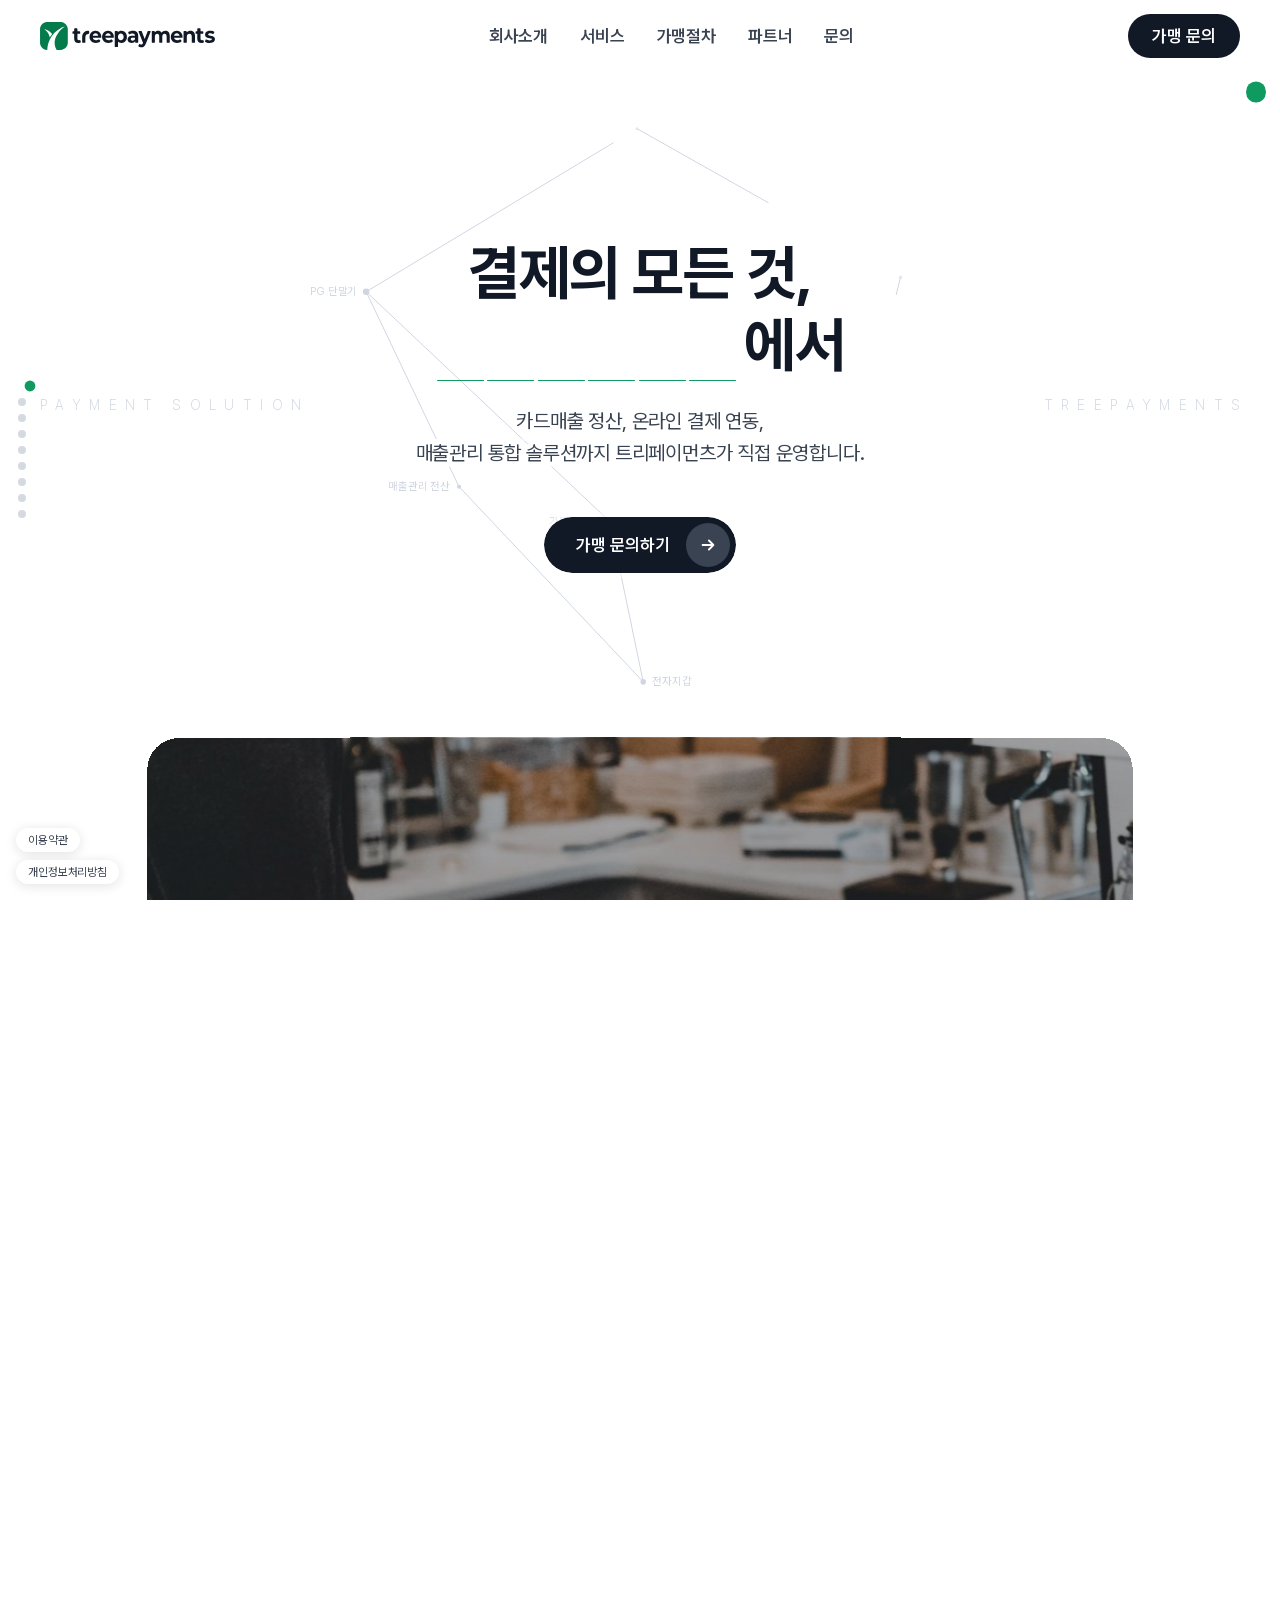
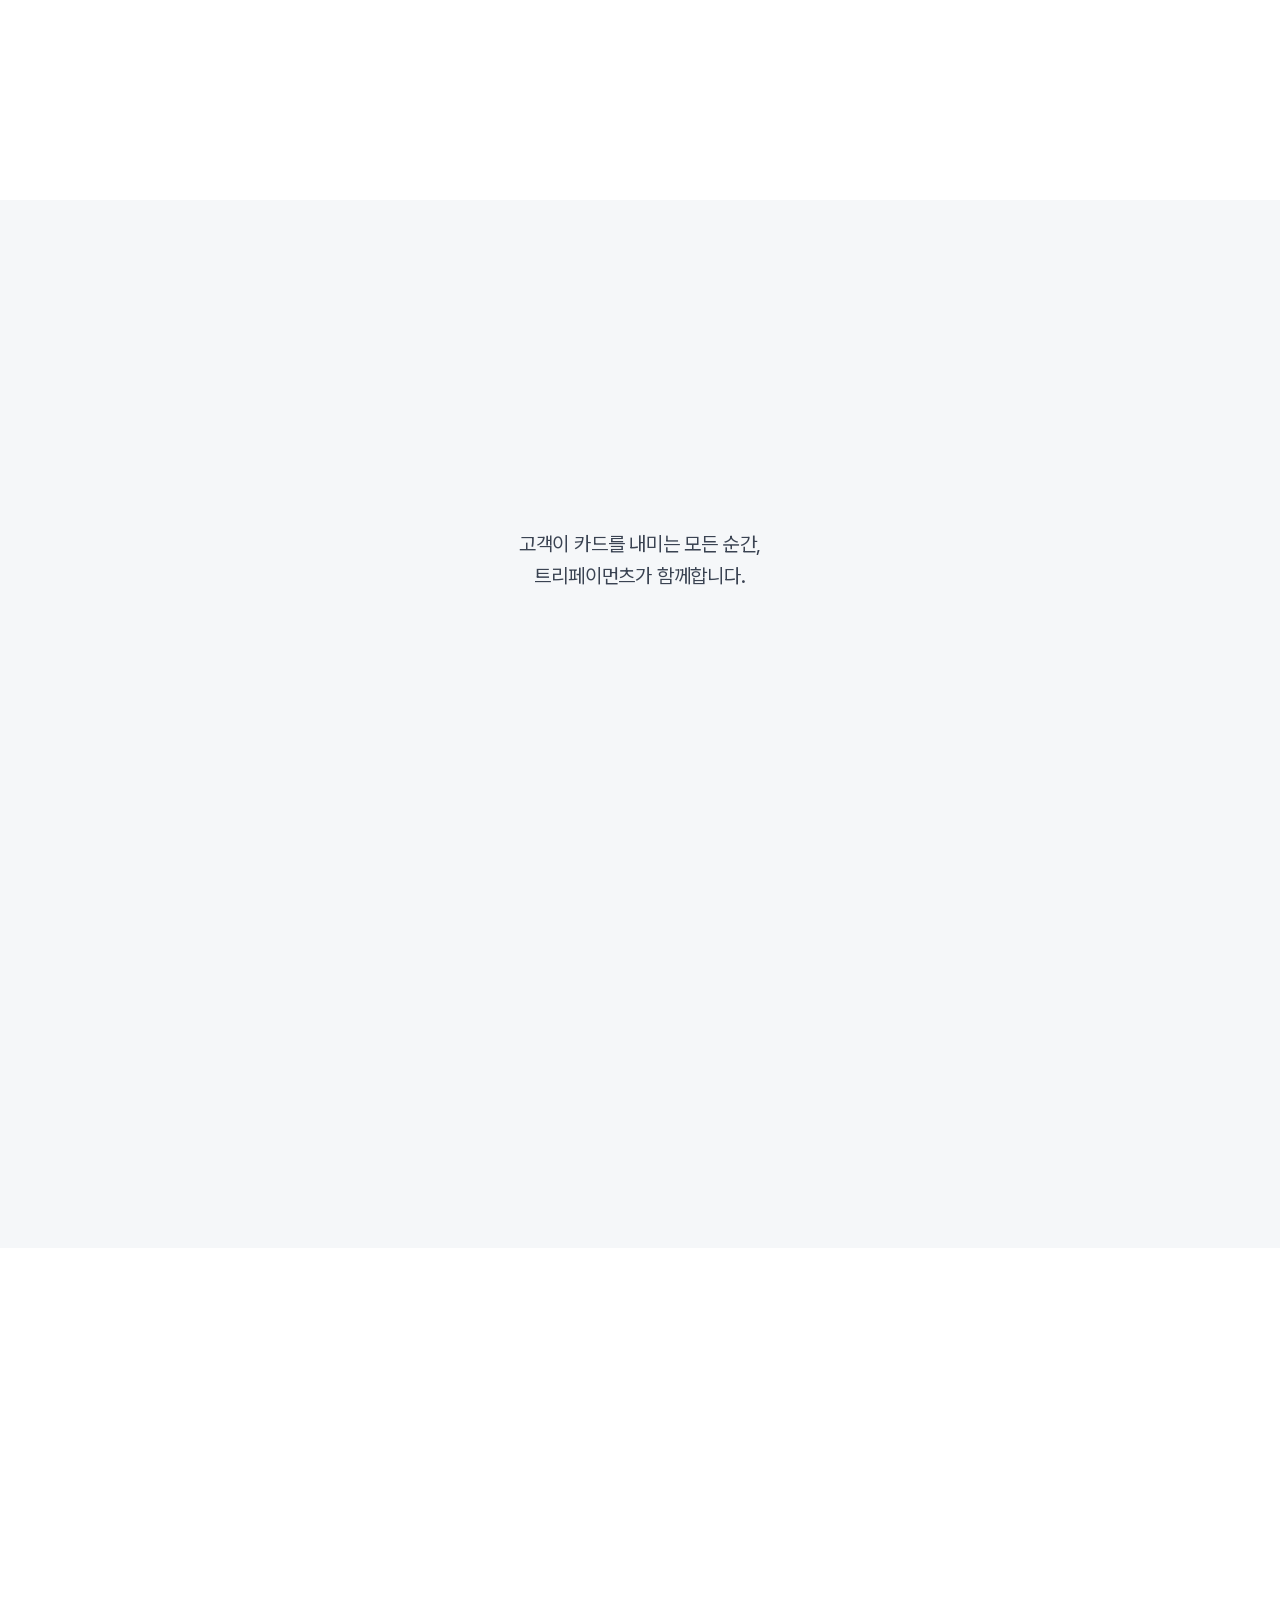
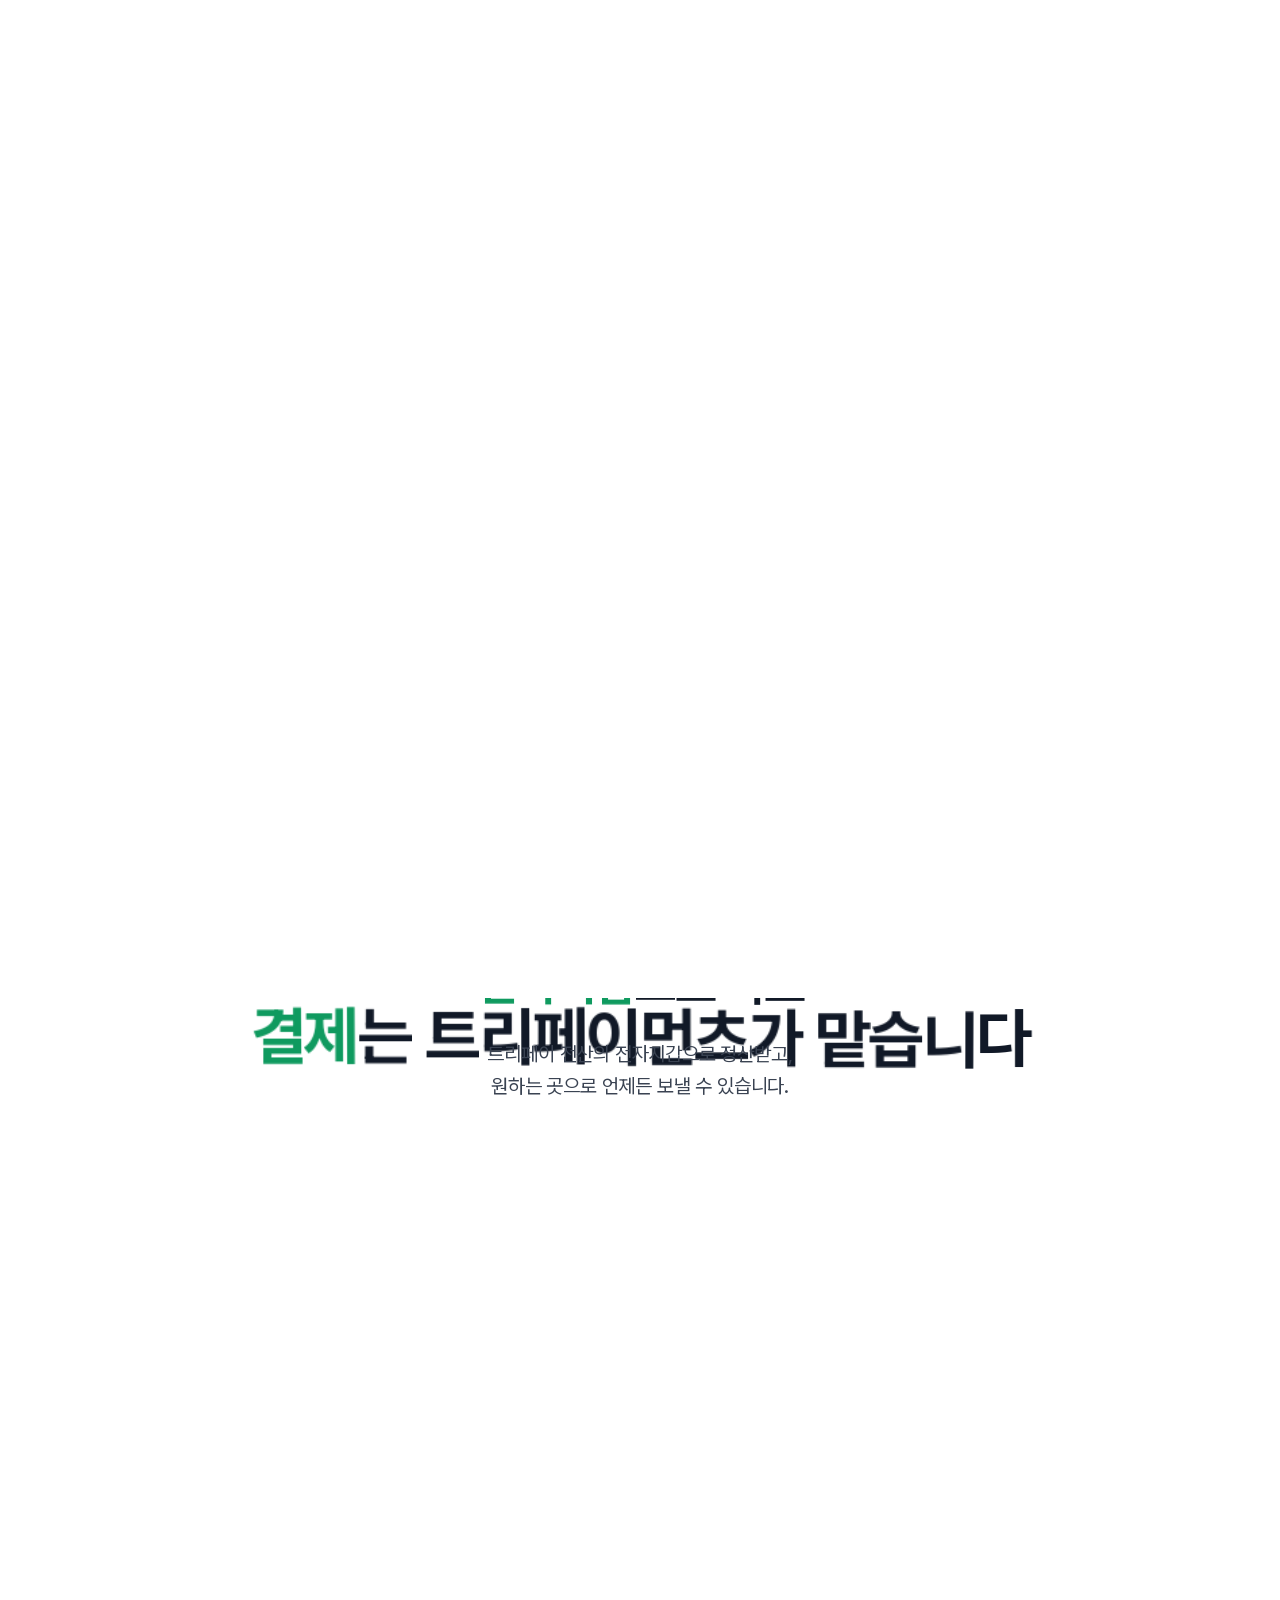
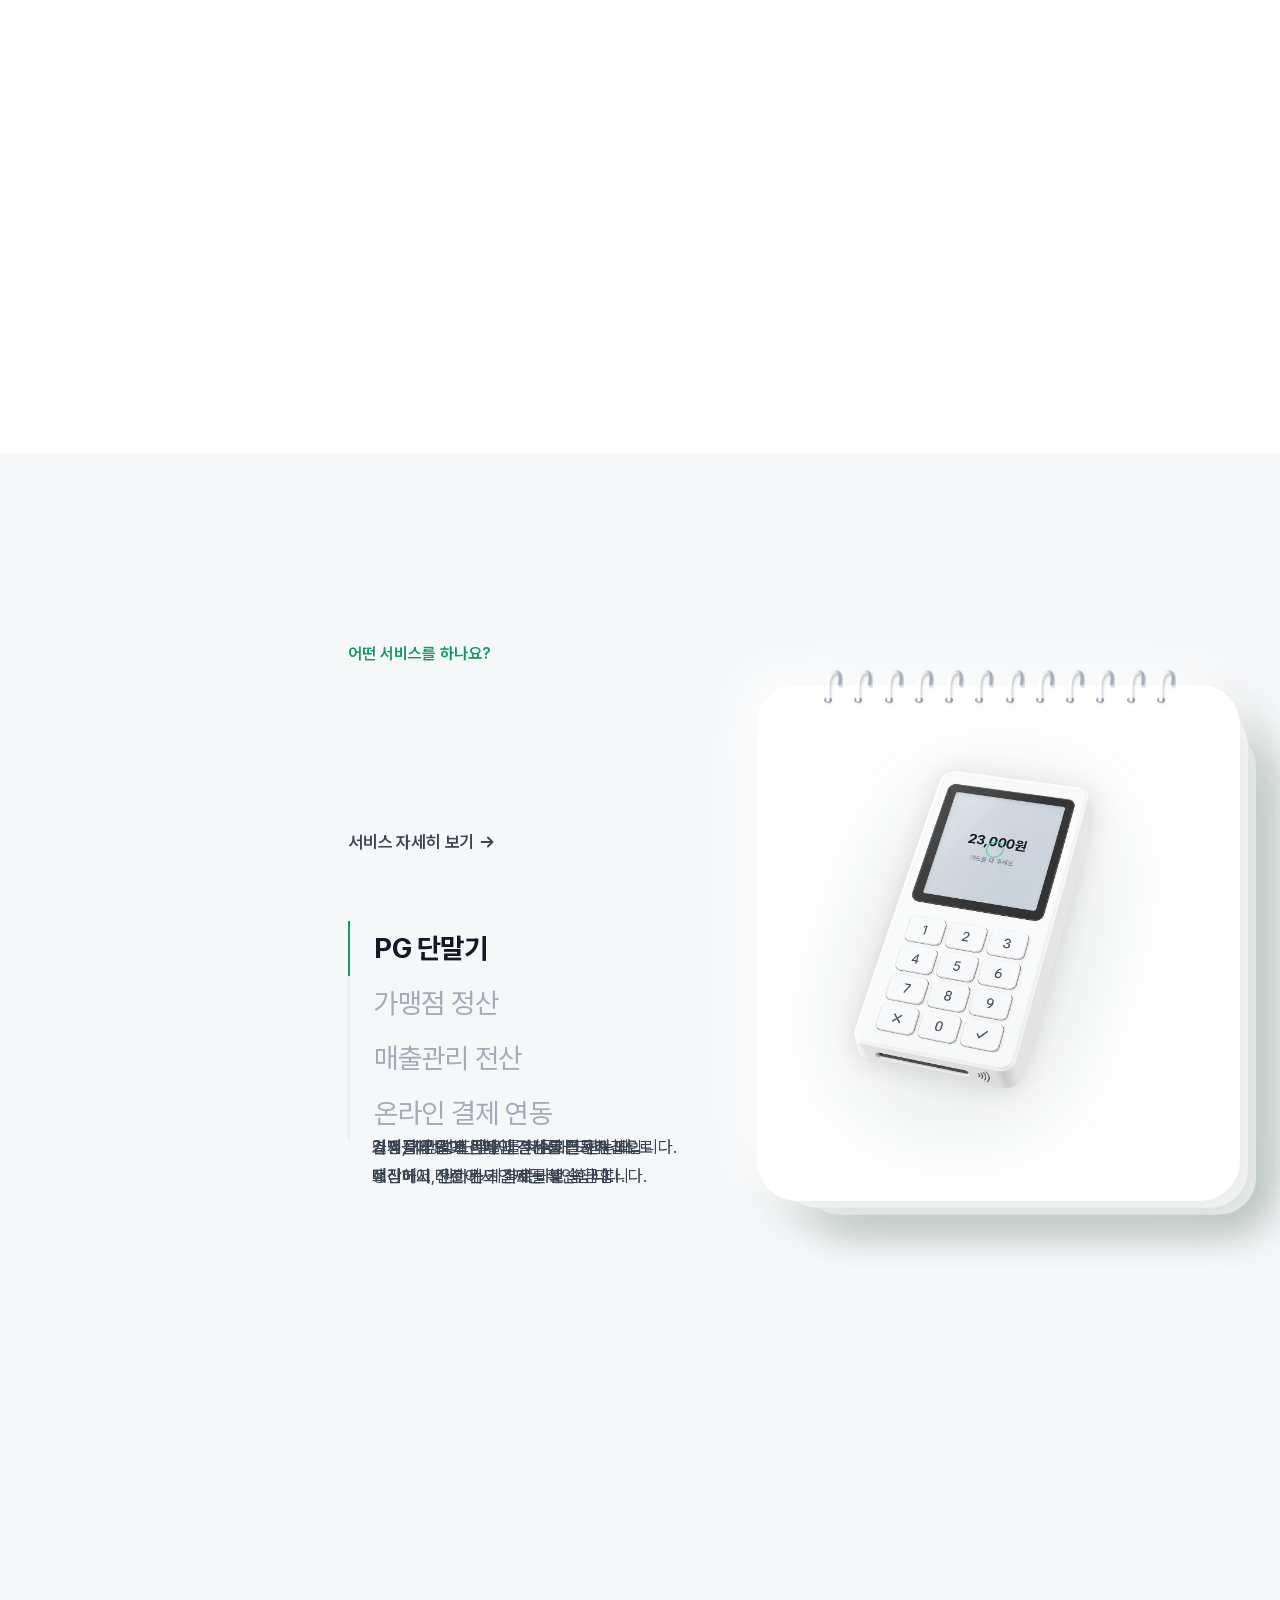
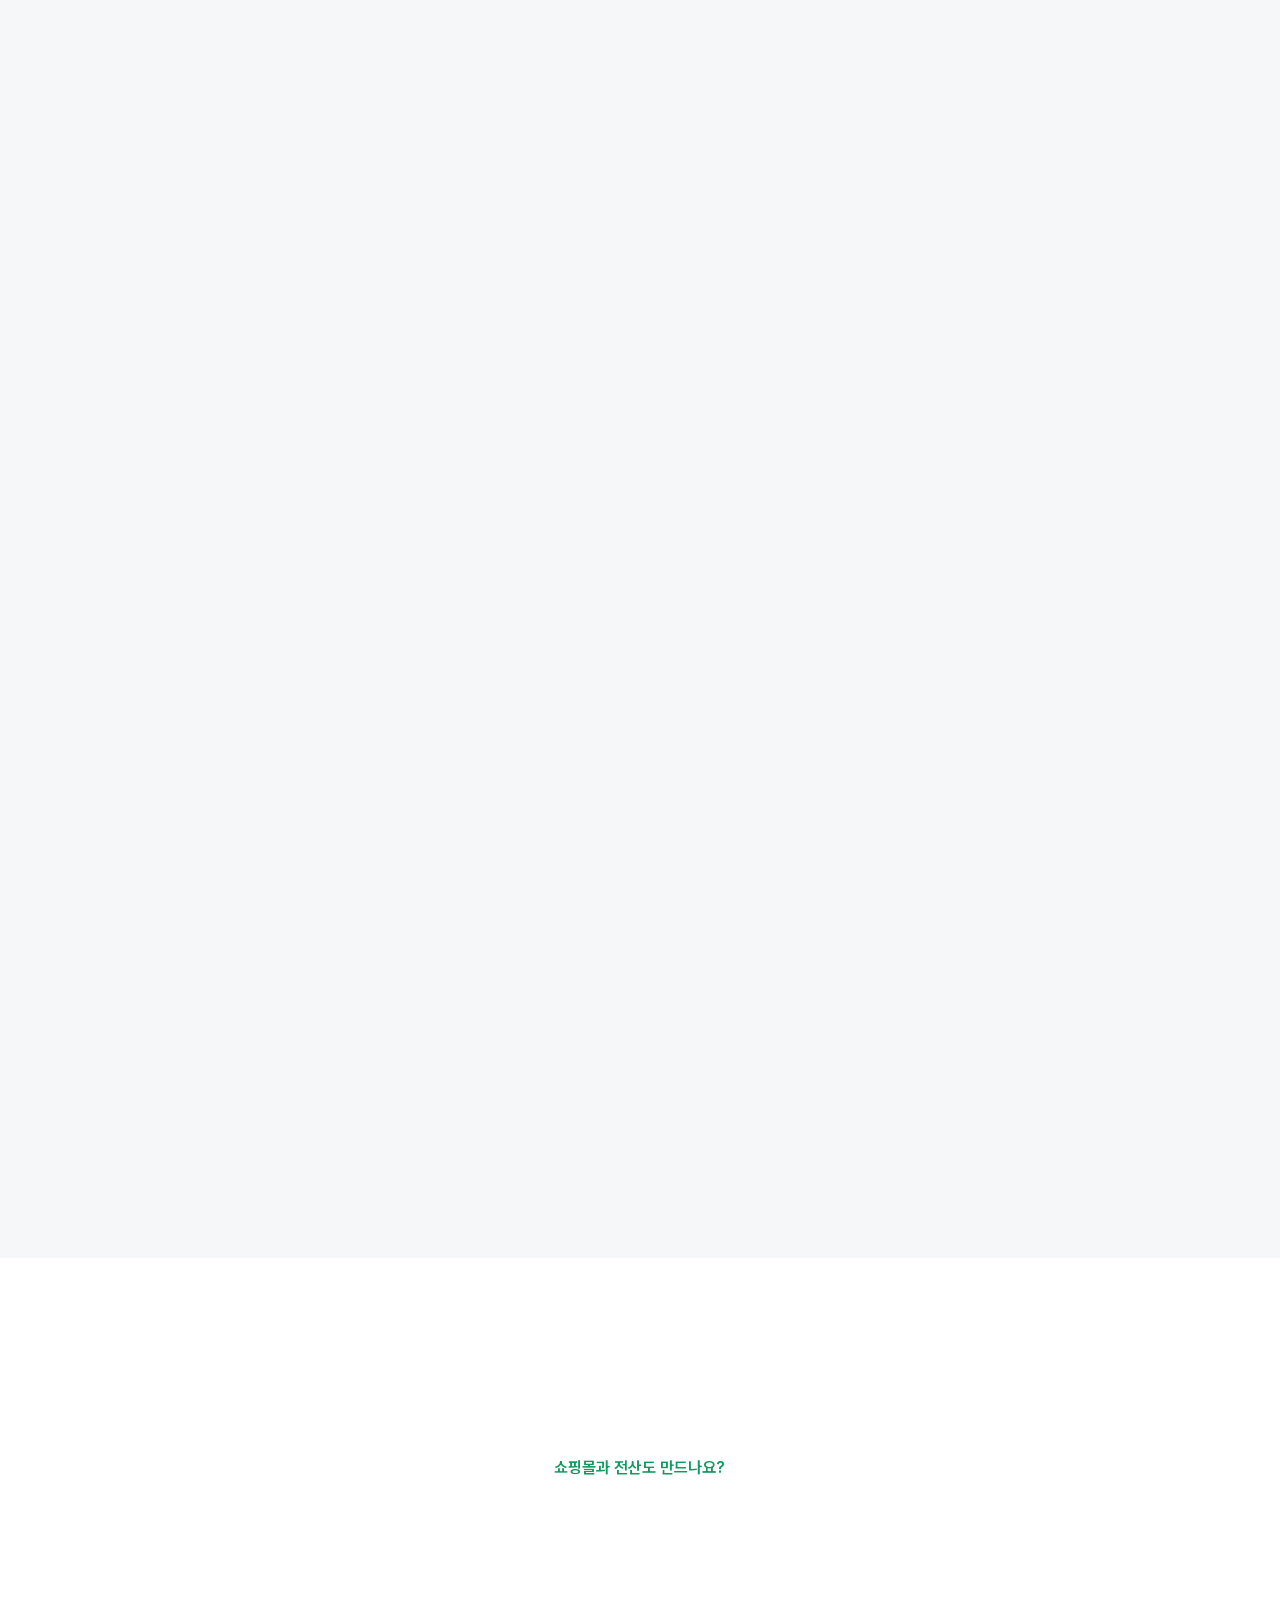
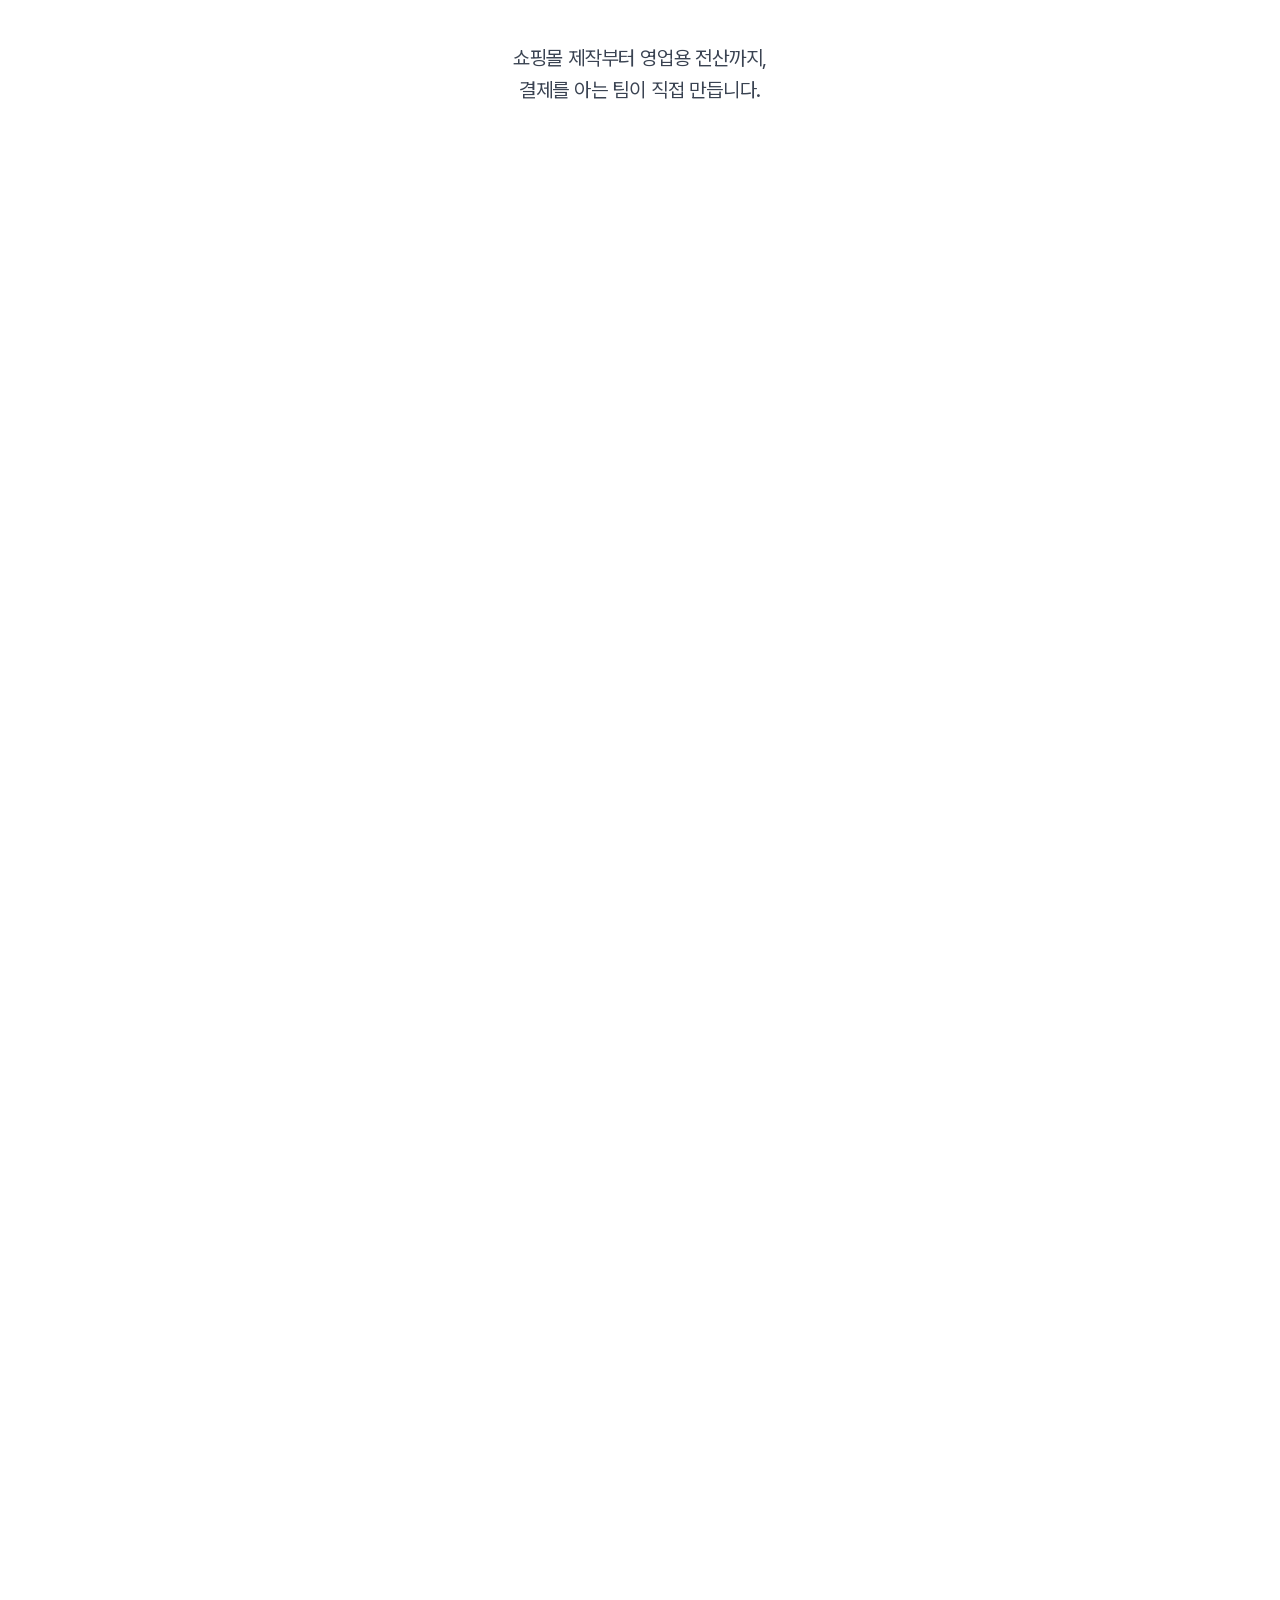
==== commit 7d1163dc: "Add GA4 tracking tag to index.html" ====
--- a/index.html
+++ b/index.html
@@ -1,6 +1,15 @@
 <!doctype html>
 <html lang="ko">
 <head>
+  <!-- Google tag (gtag.js) -->
+<script async src="https://www.googletagmanager.com/gtag/js?id=G-M5FTJWNWBM"></script>
+<script>
+  window.dataLayer = window.dataLayer || [];
+  function gtag(){dataLayer.push(arguments);}
+  gtag('js', new Date());
+
+  gtag('config', 'G-M5FTJWNWBM');
+</script>
   <meta charset="utf-8">
   <meta name="viewport" content="width=device-width, initial-scale=1">
   <meta name="theme-color" content="#FFFFFF">
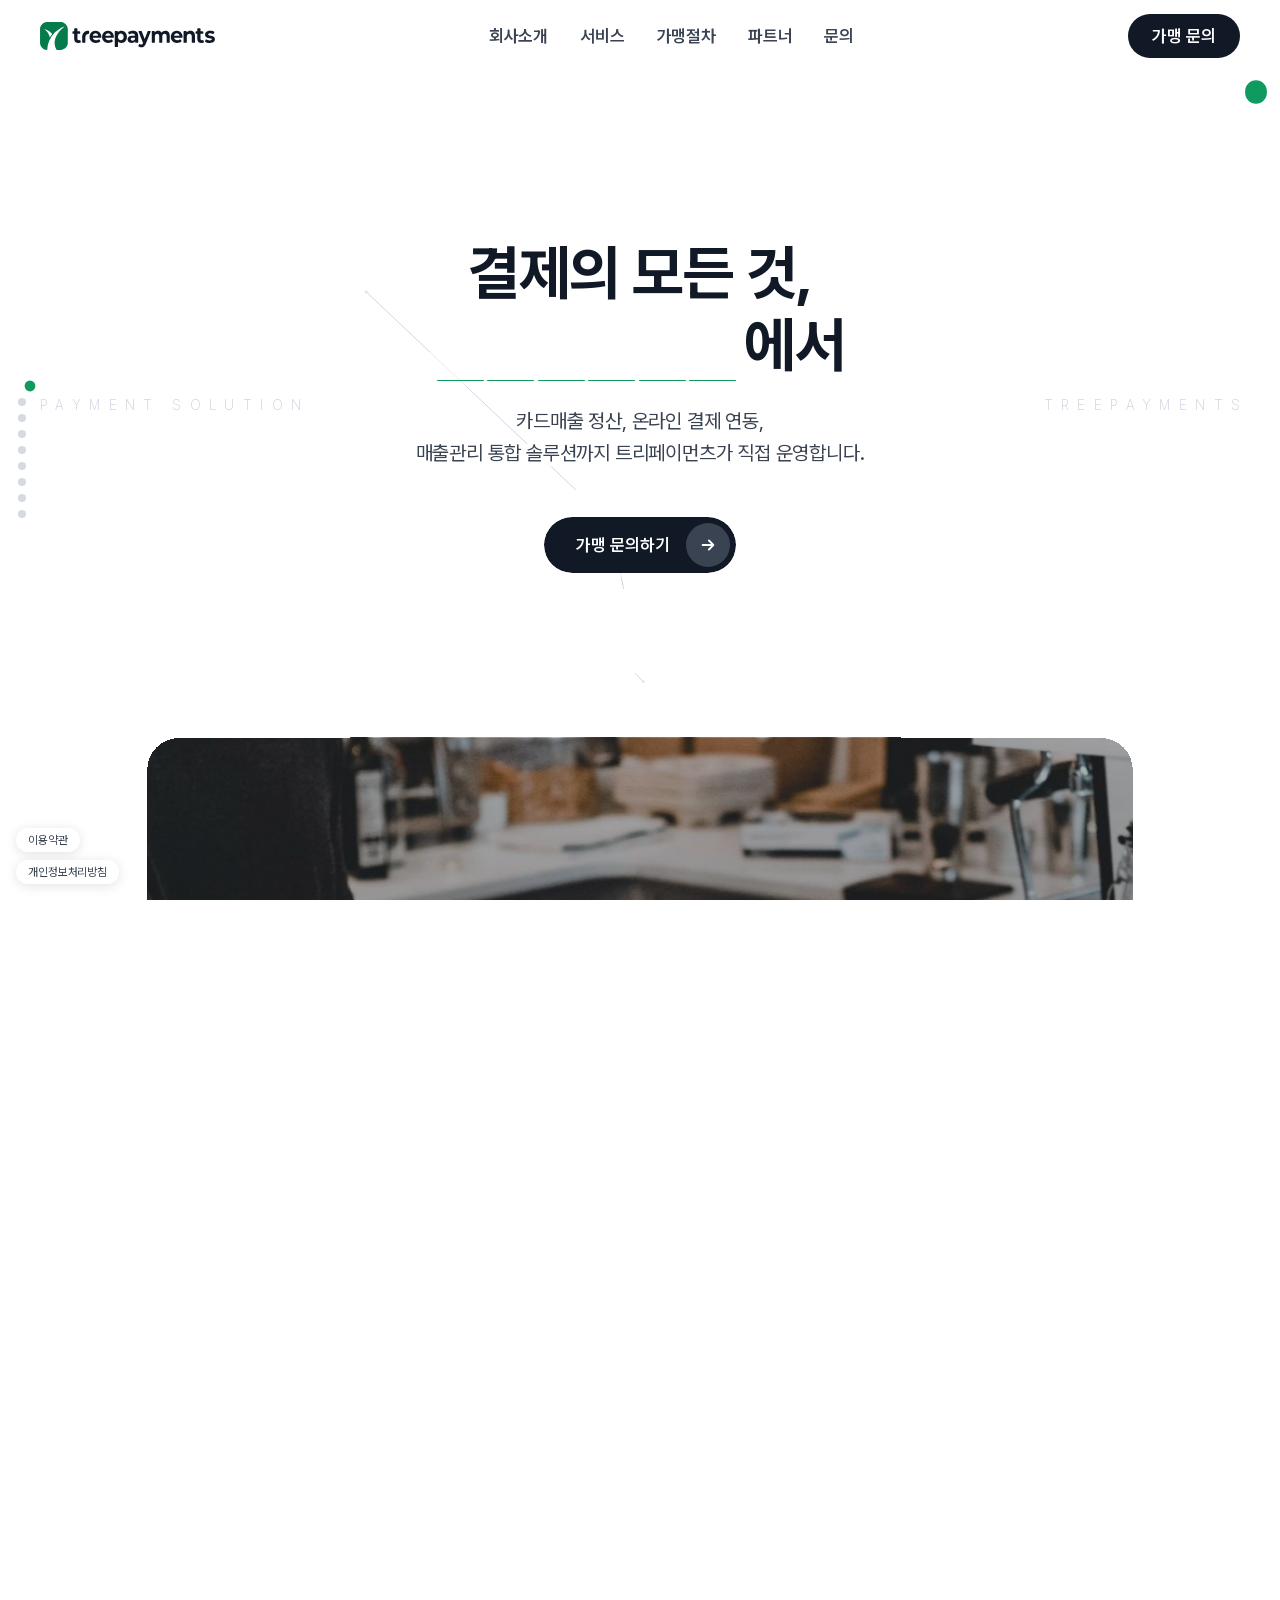
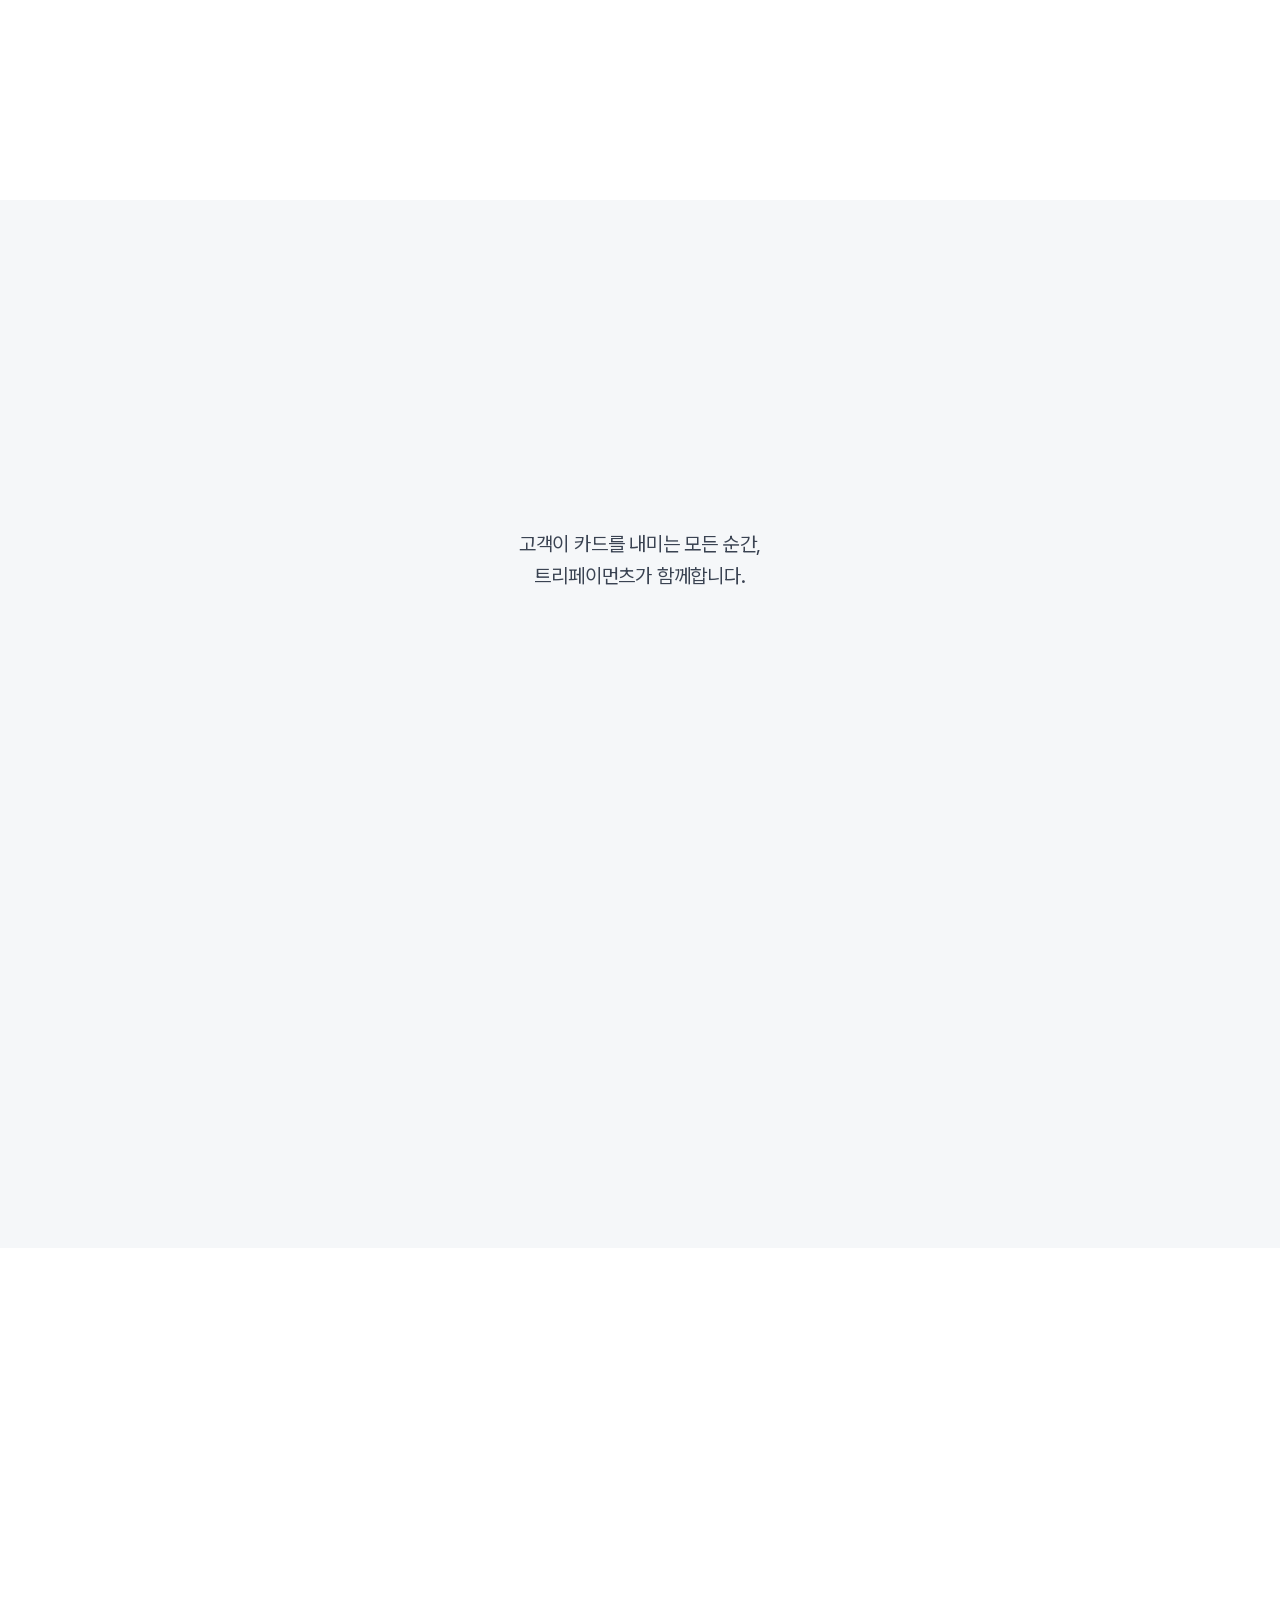
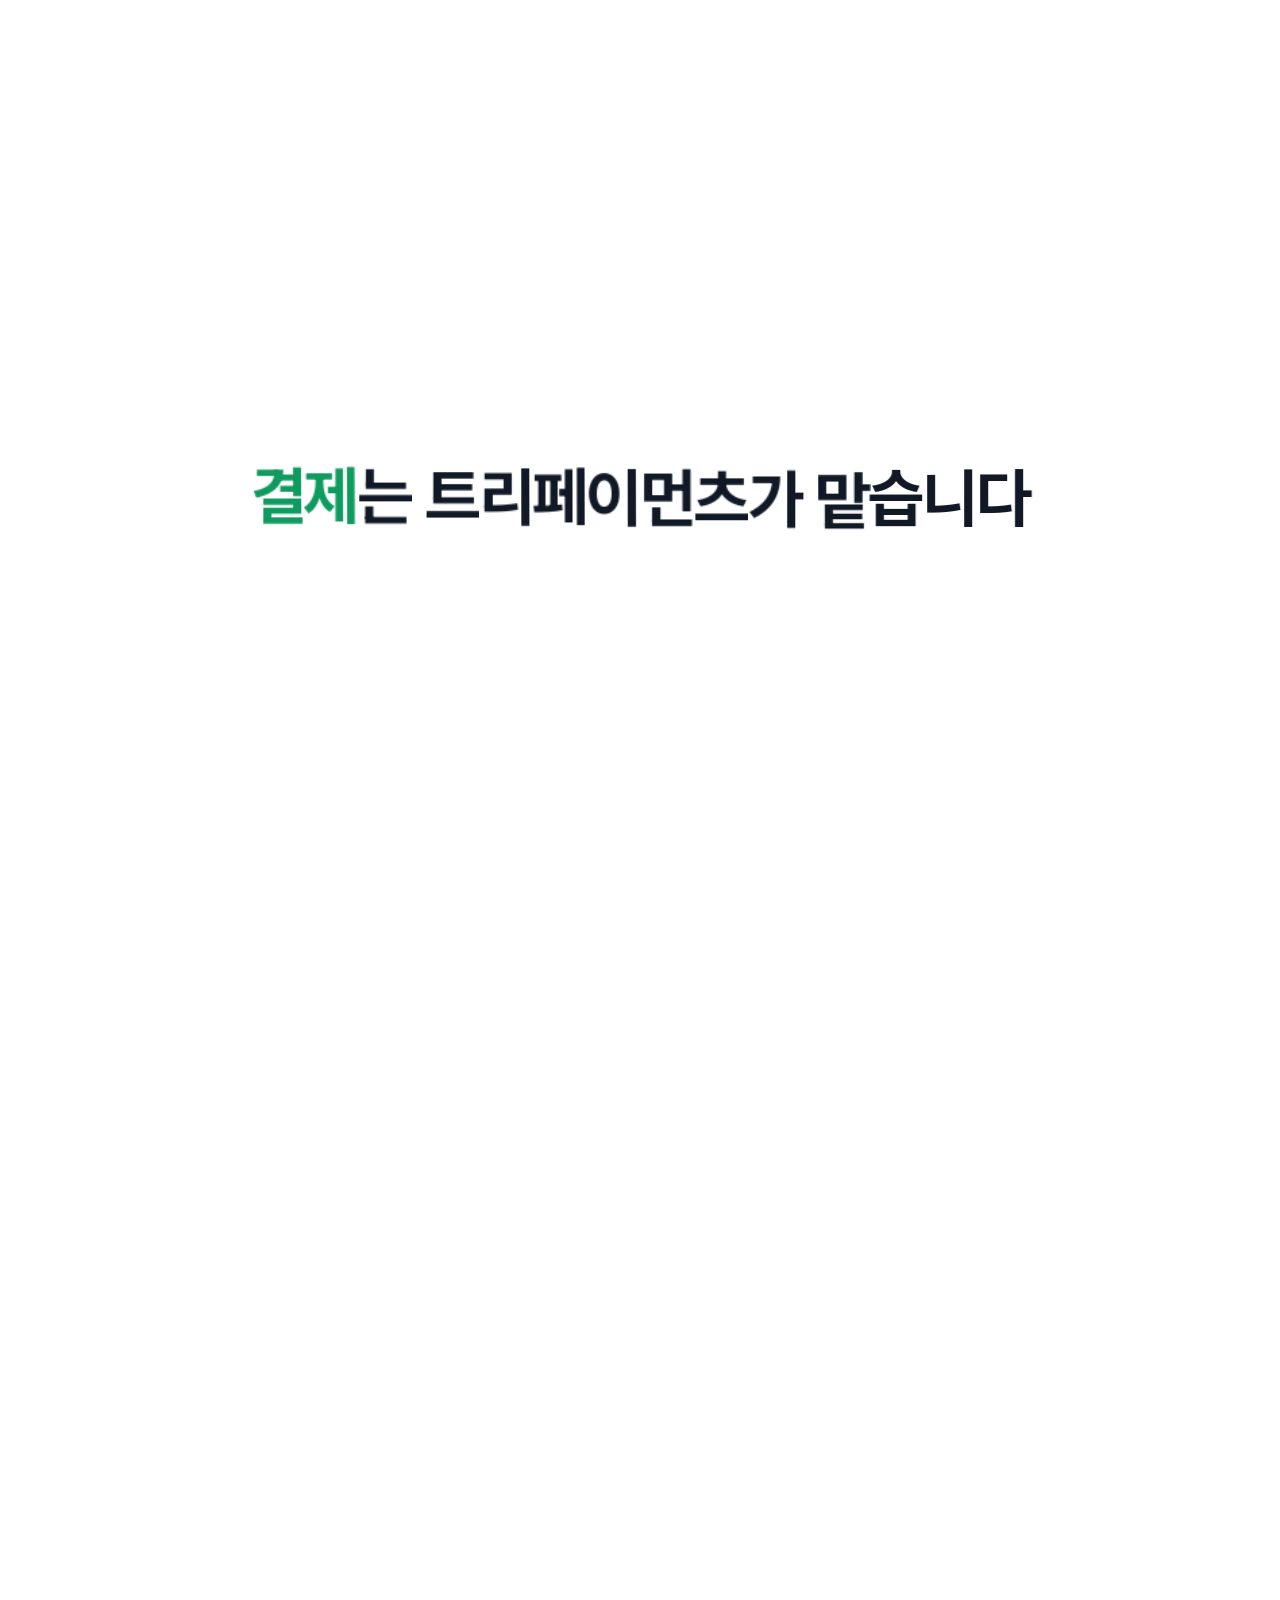
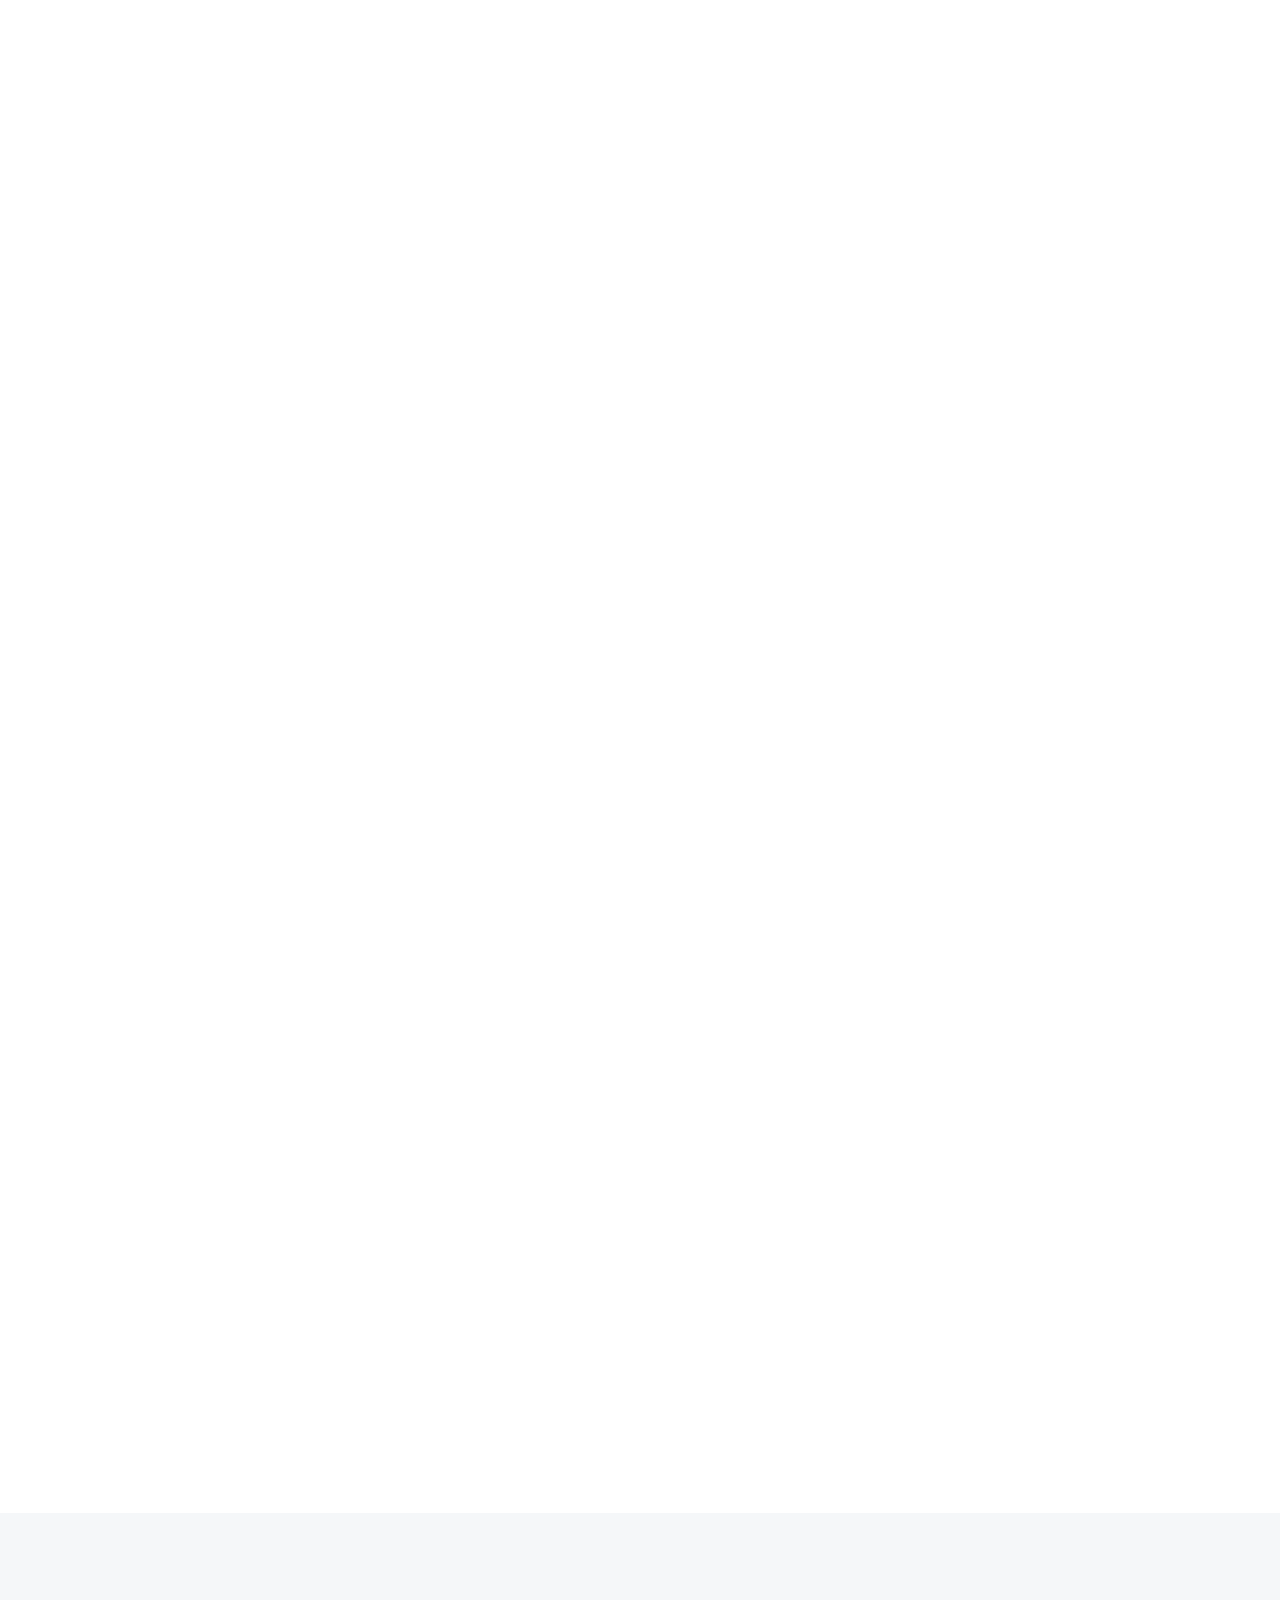
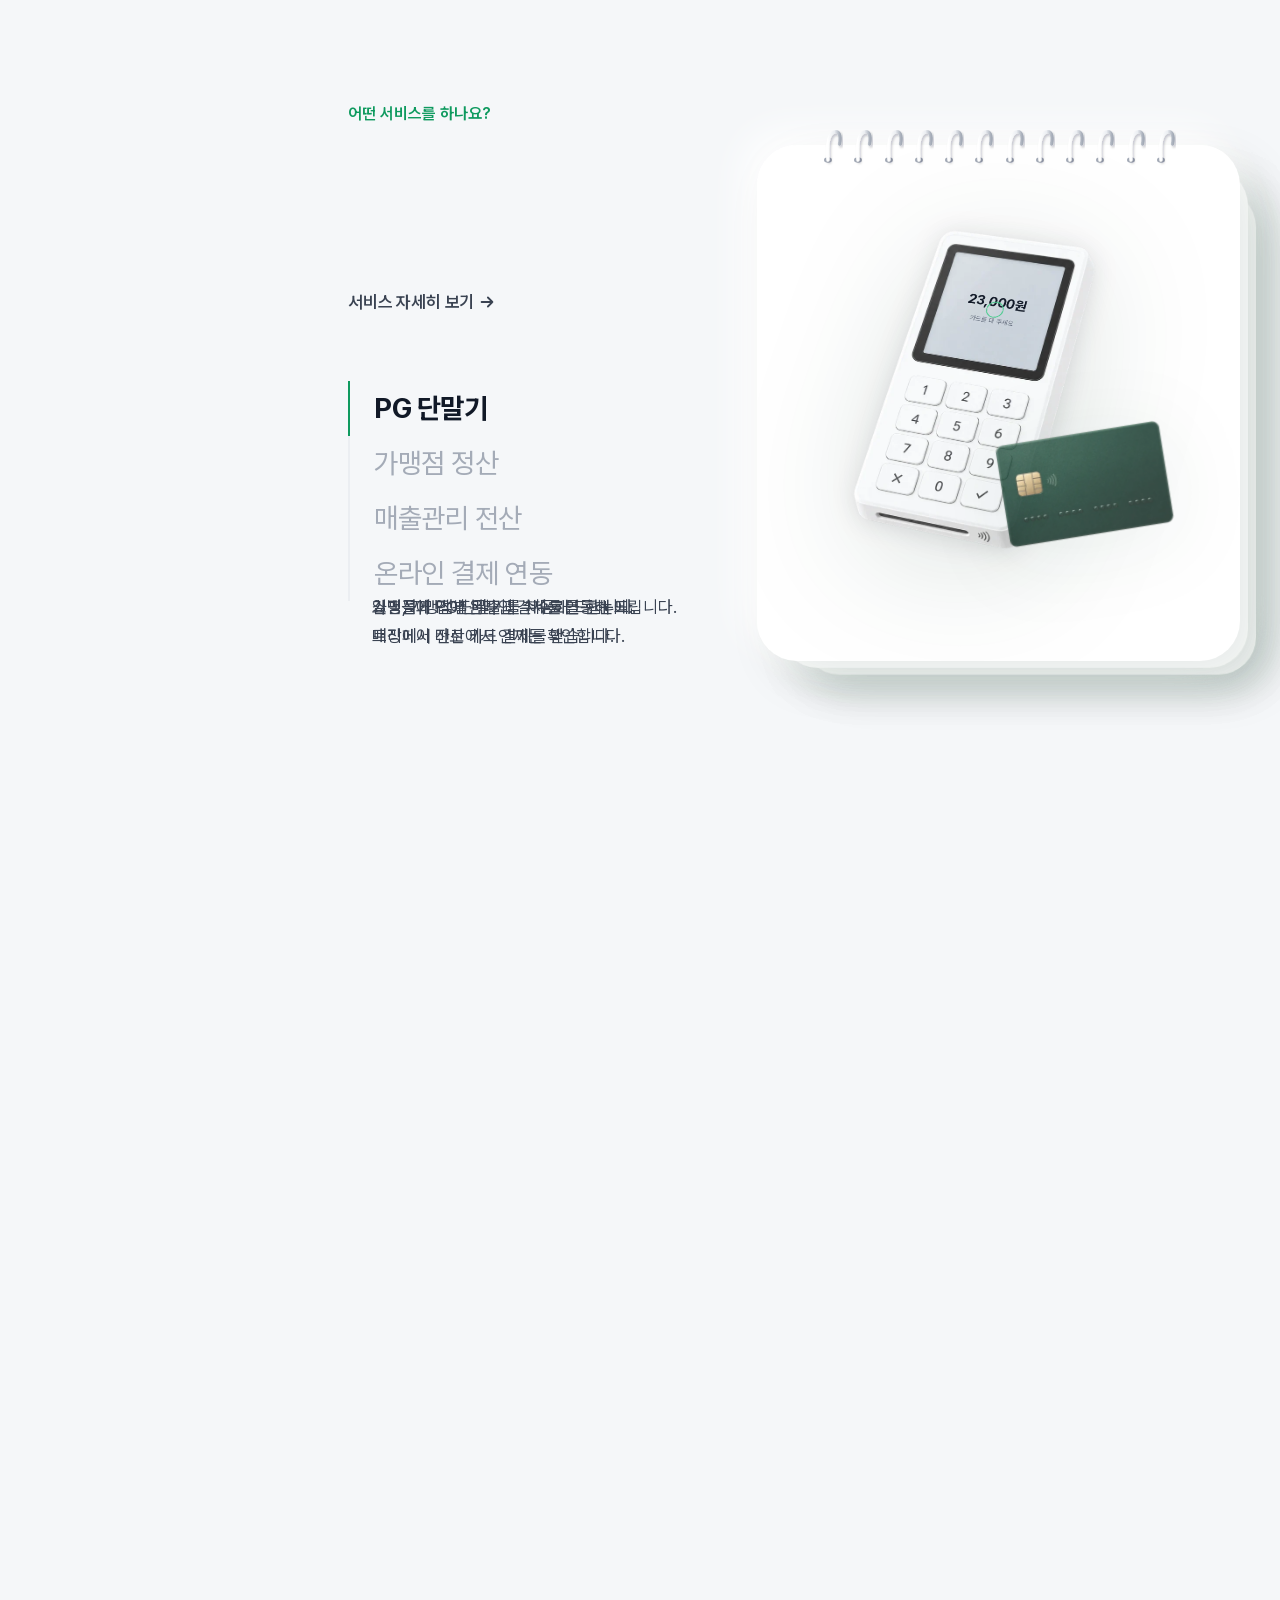
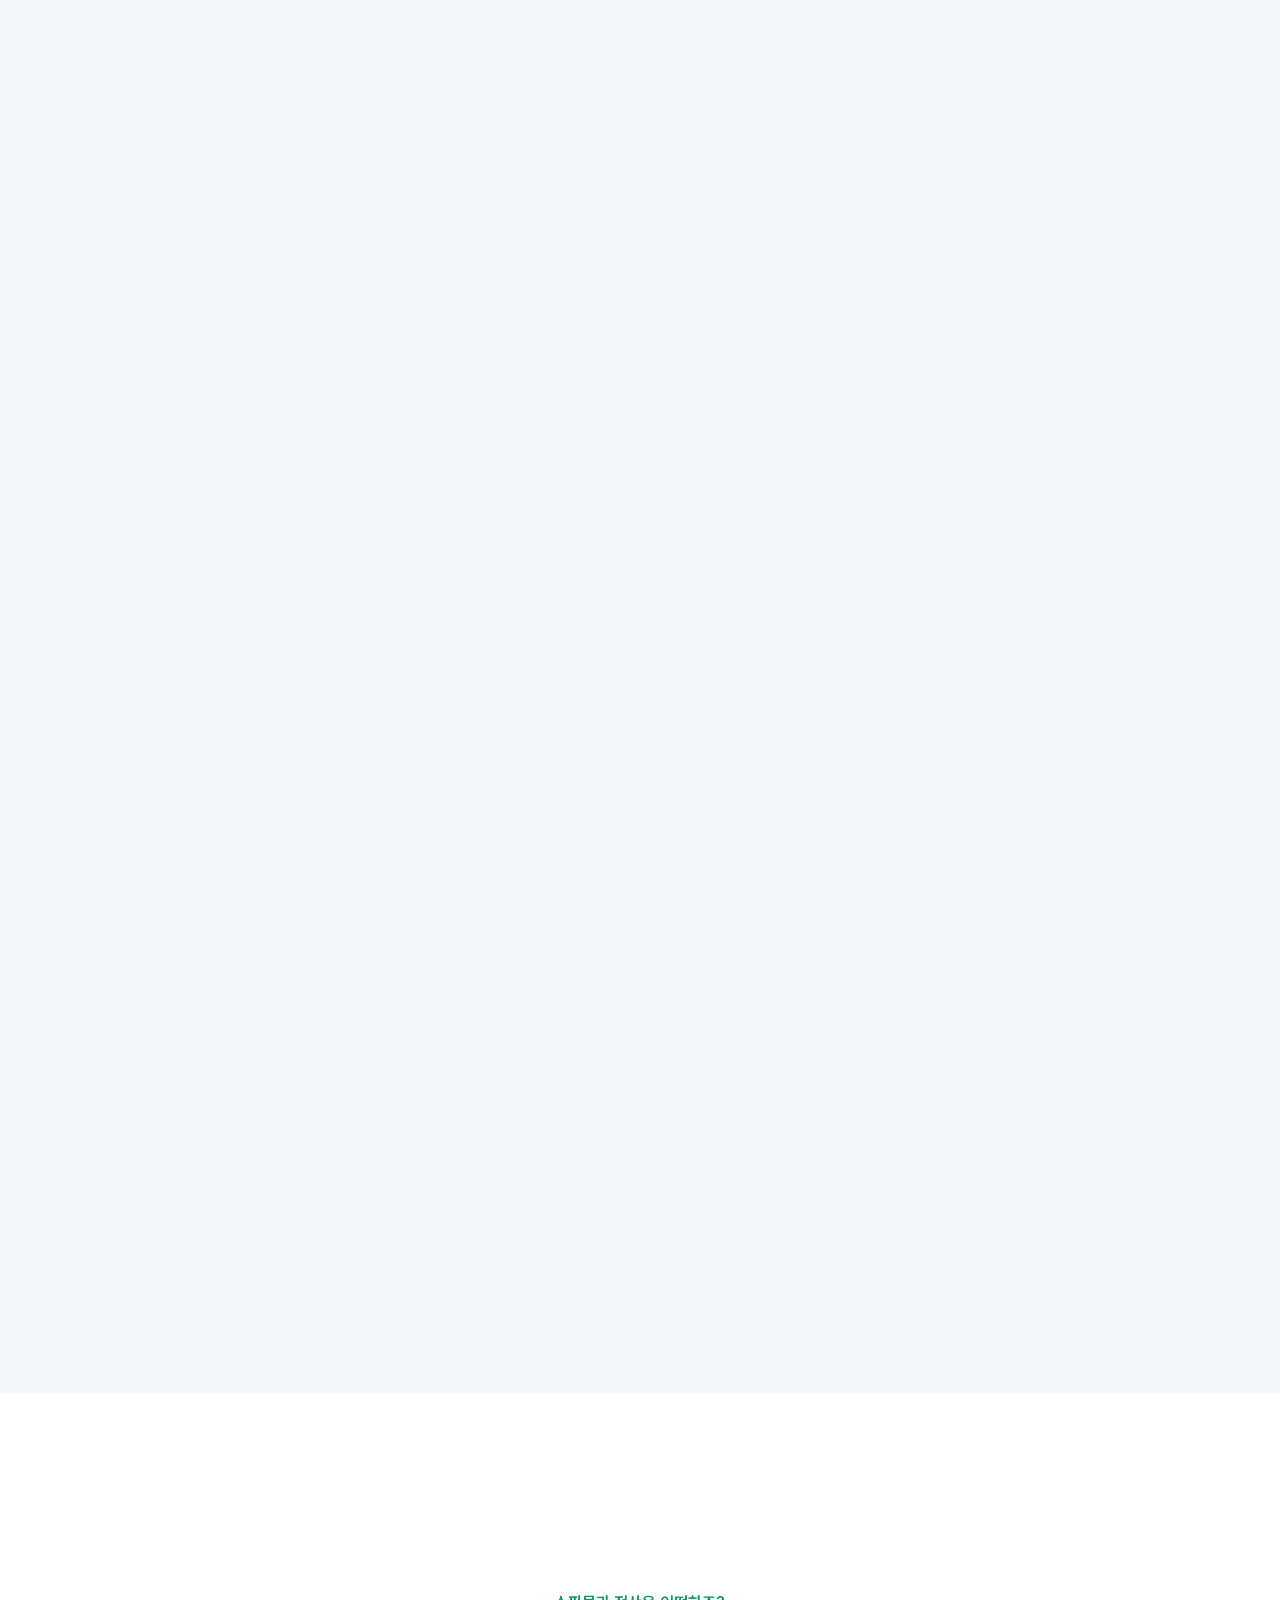
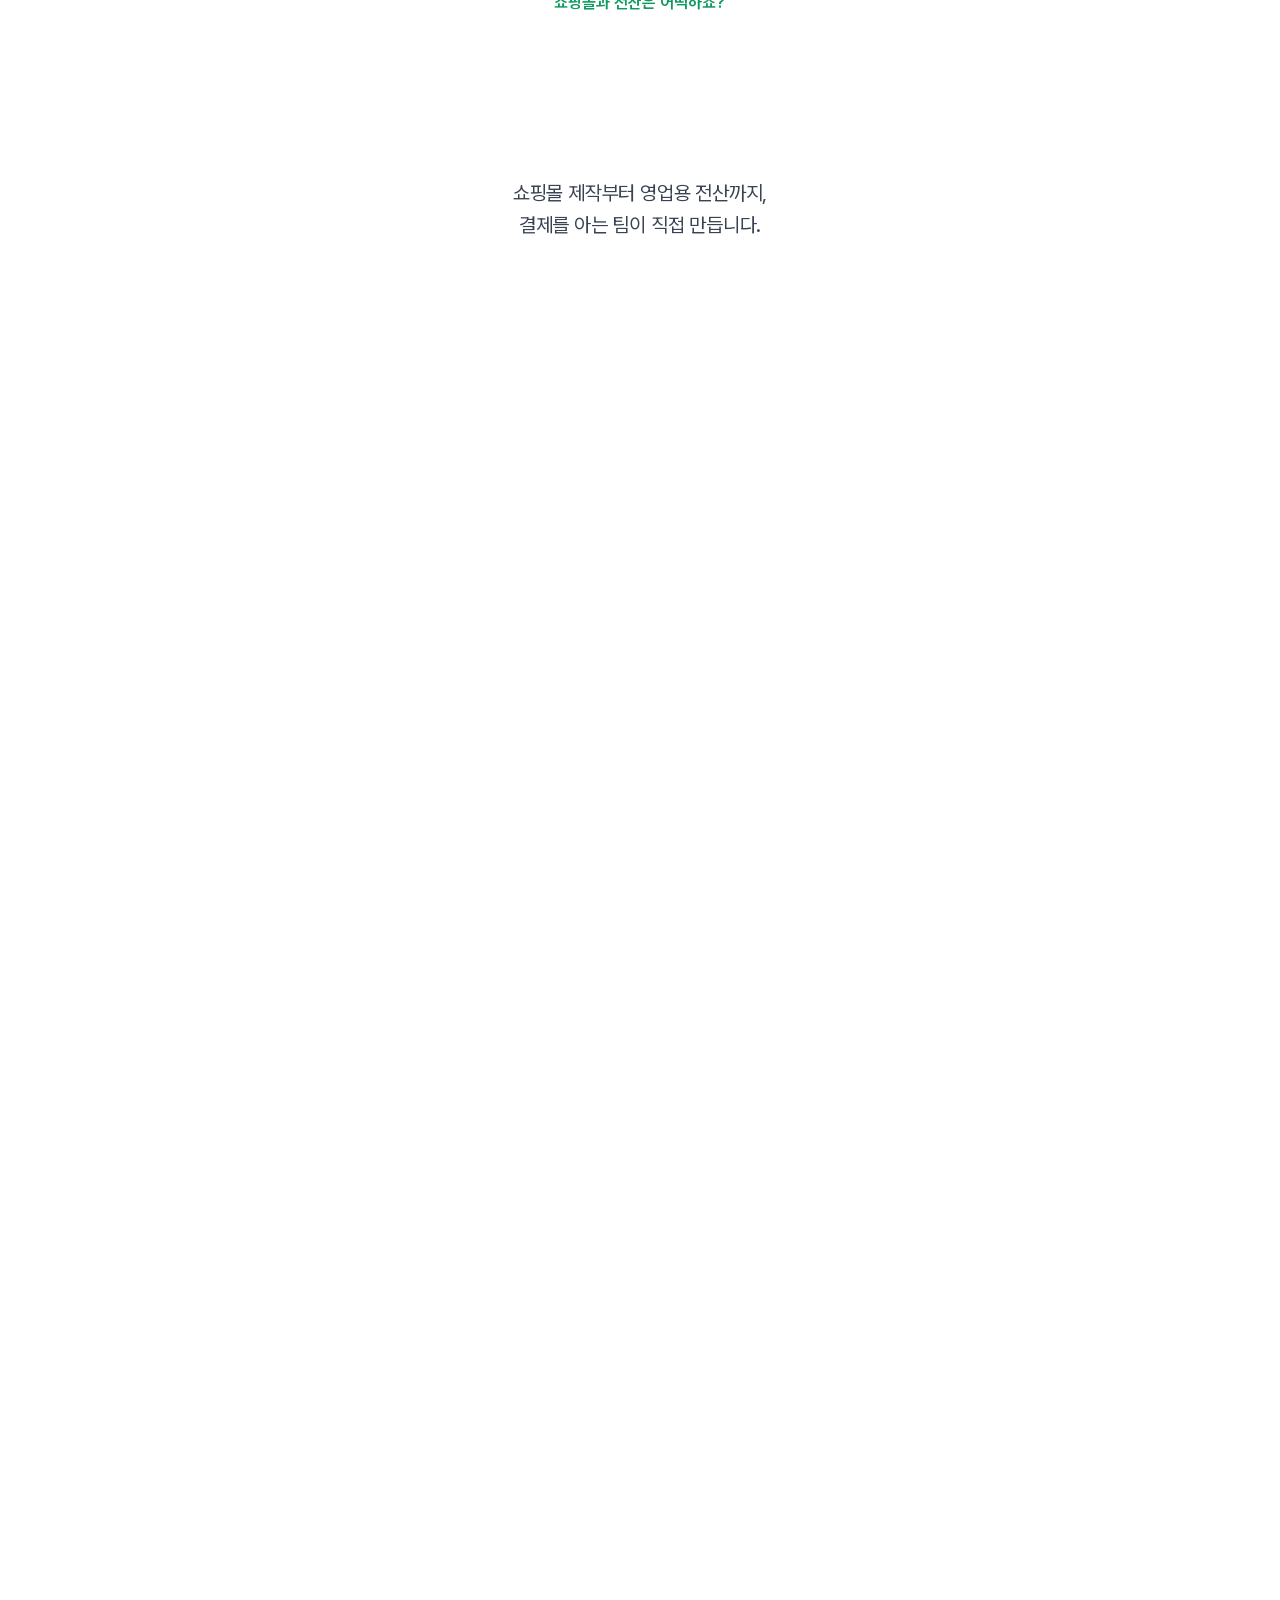
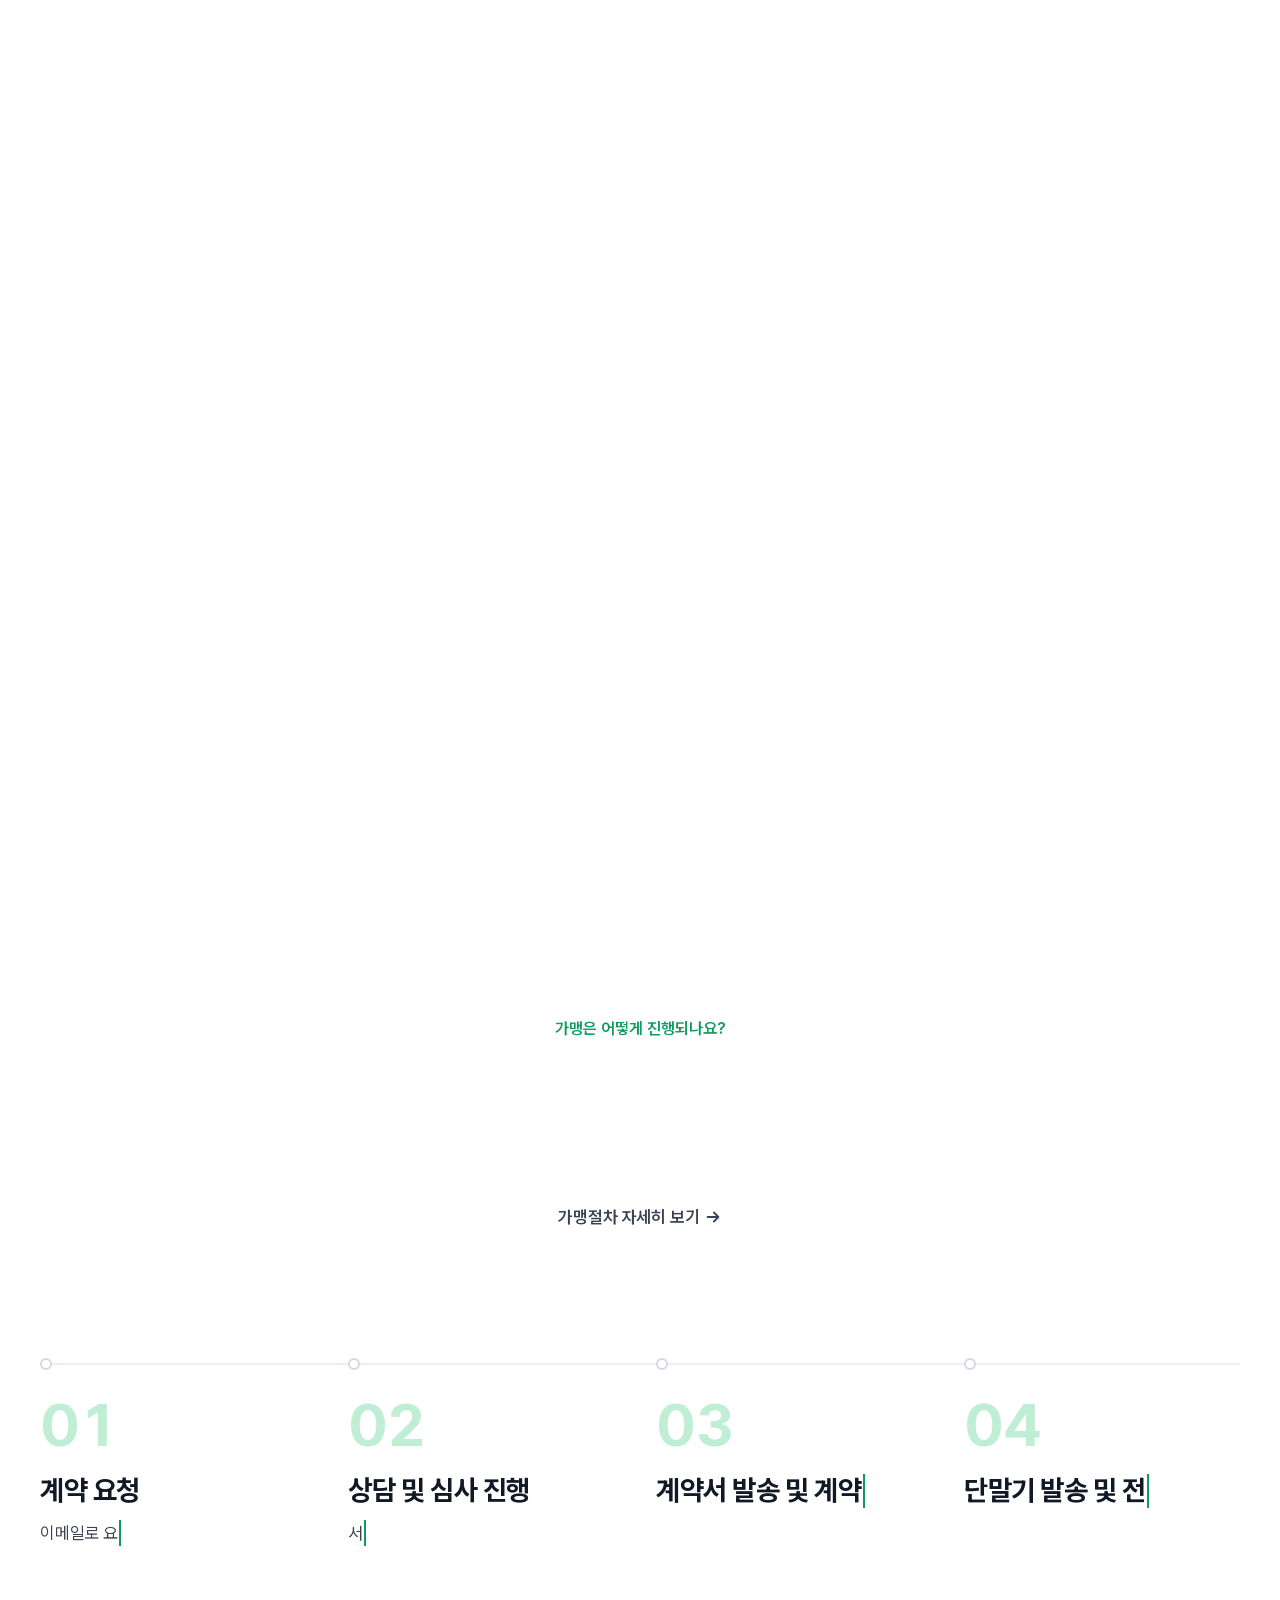
==== commit 9cee4ccd: "Update website to v5 SEO optimized version" ====
--- a/index.html
+++ b/index.html
@@ -176,7 +176,7 @@
       <div class="container">
         <div class="steps-grid steps-grid--tree">
           <div class="tree" aria-hidden="true">
-            <svg viewBox="82 85 494 435" preserveAspectRatio="xMidYMax meet" focusable="false">
+            <template class="tree__art"><svg viewBox="82 85 494 435" preserveAspectRatio="xMidYMax meet" focusable="false">
               <defs><pattern id="treeHatch" patternUnits="userSpaceOnUse" width="3" height="3" patternTransform="rotate(40)"><line class="tree__hatch" x1="0" y1="0" x2="0" y2="3"/></pattern><linearGradient id="treeLeaf1" x1="0" y1="0" x2="0" y2="1"><stop class="tree__stop--1" offset="0"/><stop class="tree__stop--1" offset="0.5"/><stop class="tree__stop--0" offset="0.5"/><stop class="tree__stop--0" offset="1"/></linearGradient><linearGradient id="treeLeaf2" x1="0" y1="0" x2="0" y2="1"><stop class="tree__stop--2" offset="0"/><stop class="tree__stop--2" offset="0.5"/><stop class="tree__stop--1" offset="0.5"/><stop class="tree__stop--1" offset="1"/></linearGradient><linearGradient id="treeLeaf3" x1="0" y1="0" x2="0" y2="1"><stop class="tree__stop--3" offset="0"/><stop class="tree__stop--3" offset="0.5"/><stop class="tree__stop--2" offset="0.5"/><stop class="tree__stop--2" offset="1"/></linearGradient><linearGradient id="treeLeaf4" x1="0" y1="0" x2="0" y2="1"><stop class="tree__stop--4" offset="0"/><stop class="tree__stop--4" offset="0.5"/><stop class="tree__stop--3" offset="0.5"/><stop class="tree__stop--3" offset="1"/></linearGradient><linearGradient id="treeLeaf5" x1="0" y1="0" x2="0" y2="1"><stop class="tree__stop--5" offset="0"/><stop class="tree__stop--5" offset="0.5"/><stop class="tree__stop--4" offset="0.5"/><stop class="tree__stop--4" offset="1"/></linearGradient></defs>
               
               <path class="tree__wash tree__wash--mid" fill-rule="evenodd" data-at="0.440" data-span="0.03" d="M329.0 514.5 L327.5 514.0 L327.5 510.0 L326.5 509.0 L326.5 502.0 L327.5 501.0 L327.5 493.0 L326.5 492.0 L326.5 488.0 L334.0 479.5 L335.0 479.5 L338.0 477.5 L340.0 477.5 L342.0 475.5 L343.0 475.5 L344.0 474.5 L345.0 474.5 L346.0 473.5 L353.0 470.5 L353.5 471.0 L353.5 476.0 L354.5 477.0 L354.5 479.0 L351.5 484.0 L351.5 486.0 L350.5 487.0 L350.5 489.0 L349.5 490.0 L349.5 492.0 L348.5 493.0 L348.5 499.0 L347.5 500.0 L347.5 502.0 L346.5 503.0 L346.5 505.0 L345.5 506.0 L345.5 507.0 L344.0 508.5 L336.0 508.5 L335.0 509.5 L334.0 509.5 L329.0 514.5Z"/>
@@ -761,7 +761,7 @@
           <g transform="translate(505.1 209.3) rotate(314.7)"><g class="tree__sway"><path class="tree__wash tree__wash--leaf2" data-at="0.848" data-span="0.03" d="M0 0C3.6 -5.9 12 -5.9 18.2 0C12 5.9 3.6 5.9 0 0Z"/><path class="tree__leaf" pathLength="100" data-at="0.408" data-span="0.03" data-fill="0.648" d="M0 0C3.6 -5.9 12 -5.9 18.2 0C12 5.9 3.6 5.9 0 0Z"/><path class="tree__vein" pathLength="100" data-at="0.628" data-span="0.02" d="M1.8 0L15.3 0"/></g></g>
           <g transform="translate(510.6 237.3) rotate(338.1)"><g class="tree__sway"><path class="tree__wash tree__wash--leaf2" data-at="0.848" data-span="0.03" d="M0 0C4 -6.9 13.3 -6.9 20.2 0C13.3 6.9 4 6.9 0 0Z"/><path class="tree__leaf" pathLength="100" data-at="0.408" data-span="0.03" data-fill="0.648" d="M0 0C4 -6.9 13.3 -6.9 20.2 0C13.3 6.9 4 6.9 0 0Z"/><path class="tree__vein" pathLength="100" data-at="0.628" data-span="0.02" d="M2 0L17 0"/></g></g>
           <g transform="translate(520.1 223.3) rotate(330.3)"><g class="tree__sway"><path class="tree__wash tree__wash--leaf2" data-at="0.848" data-span="0.03" d="M0 0C4.1 -6.5 13.4 -6.5 20.3 0C13.4 6.5 4.1 6.5 0 0Z"/><path class="tree__leaf" pathLength="100" data-at="0.408" data-span="0.03" data-fill="0.648" d="M0 0C4.1 -6.5 13.4 -6.5 20.3 0C13.4 6.5 4.1 6.5 0 0Z"/><path class="tree__vein" pathLength="100" data-at="0.628" data-span="0.02" d="M2 0L17.1 0"/></g></g>
-            </svg>
+            </svg></template>
           </div>
           <div class="steps-grid__head">
             <span class="t-label">어떤 서비스를 하나요?</span>
@@ -922,7 +922,7 @@
     <section class="section sec-visual sec-forge">
       <div class="container--wide">
         <div class="section__head">
-          <span class="t-label" data-reveal>쇼핑몰과 전산도 만드나요?</span>
+          <span class="t-label" data-reveal>쇼핑몰과 전산은 어떡하죠?</span>
           <h2 class="t-h1" data-reveal>결제만 붙이는 게 아니라,<br>전산까지 만듭니다</h2>
           <p class="t-lead" data-reveal>쇼핑몰 제작부터 영업용 전산까지, <br class="pc">결제를 아는 팀이 직접 만듭니다.</p>
         </div>
--- a/css/tokens.css
+++ b/css/tokens.css
@@ -1,272 +1,272 @@
-/* Design tokens. Every color, size, spacing, radius, shadow and motion value used by the site. */
-
-:root {
-  /* Color */
-  --green-900: #06301D;
-  --green-800: #075C38;
-  --green-700: #047B4A;
-  --green-600: #0F9A5F;
-  --green-500: #22B676;
-  --green-400: #52CC92;
-  --green-300: #8CE0B5;
-  --green-200: #BFEED5;
-  --green-100: #E2F7EB;
-  --teal-400:  #5CC9D6;
-  --wood-600: #8A6549;
-  /* the services tree's painting: bark in light, half light and shade, and six leaf greens from deep to sunlit */
-  --bark-700: #4A3426;
-  --bark-600: #5E4330;
-  --bark-500: #7A5638;
-  --bark-300: #A47D57;
-  --leaf-0: #183F20;
-  --leaf-1: #22562A;
-  --leaf-2: #2E7135;
-  --leaf-3: #3F8A3A;
-  --leaf-4: #5DA144;
-  --leaf-5: #86BC52;
-  --ink-900: #111927;
-  --ink-700: #3A4352;
-  --ink-500: #6B7483;
-  --ink-300: #A4ABB7;
-  --ink-200: #D5D9E0;
-  --ink-100: #EBEEF2;
-  --white: #FFFFFF;
-  --bg-soft: #F5F7F9;
-  --sage-200: #D0D6E1;
-
-  --color-text: var(--ink-900);
-  --color-text-2: var(--ink-700);
-  --color-text-3: var(--ink-500);
-  --color-accent: var(--green-600);
-  --color-accent-hover: var(--green-700);
-  --color-line: var(--ink-100);
-  --color-on-dark: #FFFFFF;
-  --color-on-dark-2: rgba(255, 255, 255, 0.72);
-  --color-on-dark-3: rgba(255, 255, 255, 0.5);
-
-  --grad-accent: linear-gradient(135deg, #52CC92 0%, #5CC9D6 100%);
-  --grad-dark: linear-gradient(180deg, #050706 0%, #0B0F0D 100%);
-
-  /* Translucent header and menu */
-  --glass-bg-strong: rgba(255, 255, 255, 0.78);
-  --glass-blur: 16px;
-
-  /* Tile */
-  --tile-bg: var(--bg-soft);
-  --tile-pad: 48px;
-
-  /* Shadow */
-  --shadow-card: 0 12px 40px rgba(6, 48, 29, 0.08);
-  --shadow-float: 0 24px 64px rgba(6, 48, 29, 0.14);
-  --shadow-tile: 18px 18px 48px rgba(6, 48, 29, 0.10), -14px -14px 40px rgba(255, 255, 255, 0.95);
-  /* sub pages: a tile of the page's own grey, lit from above (a pale top edge and sheen) and resting on a soft shadow */
-  --shadow-tile-lit: 0 1px 2px rgba(6, 48, 29, 0.05), 0 22px 44px -14px rgba(6, 48, 29, 0.16), 0 -10px 28px -6px rgba(255, 255, 255, 0.9),
-    inset 0 1.5px 0 rgba(255, 255, 255, 0.95), inset 0 -1px 0 rgba(6, 48, 29, 0.05);
-  --tile-sheen: linear-gradient(180deg, rgba(255, 255, 255, 0.7) 0%, rgba(255, 255, 255, 0.18) 38%, rgba(255, 255, 255, 0) 70%);
-  --shadow-button: 0 2px 12px rgba(17, 25, 39, 0.12);
-
-  /* Type */
-  --font-sans: "Pretendard Variable", Pretendard, -apple-system, BlinkMacSystemFont, system-ui,
-    "Apple SD Gothic Neo", "Noto Sans KR", "Malgun Gothic", sans-serif;
-  --fw-bold: 700;
-  --fw-semibold: 600;
-  --fw-regular: 400;
-  --fw-light: 300;
-  --fw-thin: 200;
-  --fw-hair: 100;
-
-  --fs-display: 60px; --lh-display: 1.2;  --ls-display: -0.025em;
-  --fs-h1: 48px;      --lh-h1: 1.25;      --ls-h1: -0.025em;
-  --fs-h2: 36px;      --lh-h2: 1.3;       --ls-h2: -0.02em;
-  --fs-h3: 28px;      --lh-h3: 1.4;       --ls-h3: -0.015em;
-  --fs-lead: 20px;    --lh-lead: 1.6;     --ls-lead: -0.01em;
-  --fs-body: 17px;    --lh-body: 1.7;     --ls-body: -0.01em;
-  --fs-small: 14px;   --lh-small: 1.5;
-  --fs-label: 16px;   --lh-label: 1.4;
-  --fs-caption: 14px; --ls-caption: 0.6em;
-  --fs-page-en: 88px;
-  --fs-num: 64px;     --lh-num: 1;        --ls-num: -0.03em;
-
-  /* Space */
-  --sp-1: 4px;
-  --sp-2: 8px;
-  --sp-3: 12px;
-  --sp-4: 16px;
-  --sp-5: 24px;
-  --sp-6: 32px;
-  --sp-7: 48px;
-  --sp-8: 64px;
-  --sp-9: 96px;
-  --sp-10: 128px;
-  --sp-11: 160px;
-  --sp-12: 200px;
-
-  --section-y: var(--sp-11);
-  --section-y-tall: var(--sp-12);
-  --gap-label-title: var(--sp-4);
-  --gap-title-lead: var(--sp-5);
-  --gap-lead-btn: var(--sp-7);
-  --gap-text-visual: var(--sp-9);
-  --page-top: var(--sp-11);
-  --gap-card: var(--sp-5);
-  --gap-num-label: var(--sp-3);
-
-  /* Width */
-  --container-narrow: 760px;
-  --container: 1200px;
-  --container-wide: 1440px;
-  --gutter: 24px;
-  --header-h: 72px;
-
-  /* Radius */
-  --r-sm: 12px;
-  --r-md: 20px;
-  --r-lg: 32px;
-  --r-xl: 40px;
-  --r-pill: 999px;
-
-  /* Motion (reveal values measured on toss.im) */
-  --ease-out: cubic-bezier(0.22, 1, 0.36, 1);
-  --ease-inout: cubic-bezier(0.65, 0, 0.35, 1);
-  --ease-text: cubic-bezier(0.25, 0.1, 0.25, 1);
-  --ease-heading: cubic-bezier(0.37, 0.31, 0, 1);
-  --ease-sheet: cubic-bezier(0.16, 1, 0.3, 1);
-  --ease-pop: cubic-bezier(0.34, 1.56, 0.64, 1);
-  --dur-fast: 0.2s;
-  --dur-base: 0.7s;
-  --dur-slow: 1.2s;
-  --dur-bg: 0.8s;
-  --dur-reveal: 0.8s;
-  --dur-rise: 0.8s;
-  --reveal-y: 24px;
-  --reveal-blur: 16px;
-  --reveal-stagger: 0.08s;
-  --rise-y: 120px;
-  --focus-blur: 6px;
-  --focus-dim: 0.15;
-  --focus-stagger: 0.1s;
-  --dur-hover: 0.5s;
-  --dur-line: 1.2s;
-  --dur-unveil: 1.4s;
-  --dur-draw: 1.2s;
-  --dur-leave: 0.4s;
-  --dur-sheet: 0.5s;
-  --dur-strip: 0.5s;
-  --logo-word-at: 1.1s;
-  --unveil-scale: 1.3;
-  --parallax-scale: 1.1;
-  --parallax-shift: 4;
-  --marquee-dur: 40s;
-  --marquee-boost: 5;
-  --dot-size: 20px;
-  --dot-right: var(--sp-2);
-  --top-size: var(--dot-size);
-  --top-hit: 44px;
-  --hero-inset: var(--sp-5);
-  --tree-w: 200px;
-  --tree-art: 200px;
-  /* How far the tree lane may reach into the page margin */
-  --tree-reach: 56px;
-  --stat-text: 340px;
-  /* Partner logos: each fits a box this size, keeping its shape */
-  --logo-w: 180px;
-  --logo-h: 40px;
-  --stat-bar-h: 24px;
-  /* Notice banner: centred in the space left of the call's widest line as it shows on screen (the lead, about
-     480px), as wide as fits there with some room on both sides, at most 360px */
-  --lead-w: 480px;
-  --notice-space: calc((100vw - var(--lead-w)) / 2);
-  --notice-w: clamp(200px, calc(var(--notice-space) - 48px), 360px);
-  --showpiece-h: 420px;
-  /* Hero: the part of the screen the photo card shows before scrolling (it starts at 100% minus this) */
-  --hero-peek: 18svh;
-
-  /* Control */
-  --btn-h: 56px;
-  --btn-px: var(--sp-6);
-}
-
-@media (max-width: 1024px) and (orientation: portrait) {
-  :root {
-    --hero-peek: 36svh;
-  }
-}
-
-@media (min-width: 1280px) {
-  :root {
-    --tree-w: 260px;
-    --tree-art: 270px;
-  }
-}
-
-@media (min-width: 1440px) {
-  :root {
-    --tree-w: 310px;
-    --tree-art: 390px;
-  }
-}
-
-@media (min-width: 1600px) {
-  :root {
-    --tree-w: 320px;
-    --tree-art: 450px;
-    --tree-reach: 220px;
-  }
-}
-
-@media (min-width: 1920px) {
-  :root {
-    --tree-art: 500px;
-    --tree-reach: 260px;
-  }
-}
-
-@media (max-width: 1024px) {
-  :root {
-    --fs-display: 52px;
-    --fs-page-en: 64px;
-    --fs-h1: 40px;
-    --fs-h2: 32px;
-  }
-}
-
-@media (max-width: 768px) {
-  :root {
-    --fs-display: 36px; --lh-display: 1.25;
-    --fs-page-en: 44px;
-    --stat-text: 170px;
-    --logo-w: 132px;
-    --logo-h: 32px;
-    --stat-bar-h: 18px;
-    --fs-h1: 30px;
-    --fs-h2: 26px;
-    --fs-h3: 22px;
-    --fs-lead: 17px;
-    --fs-body: 16px;
-    --fs-label: 14px;
-    --fs-num: 44px;
-
-    --section-y: var(--sp-8);
-    --section-y-tall: var(--sp-9);
-    --gap-label-title: var(--sp-3);
-    --gap-title-lead: var(--sp-4);
-    --gap-lead-btn: var(--sp-6);
-    --gap-text-visual: var(--sp-8);
-    --page-top: var(--sp-9);
-    --gap-card: var(--sp-4);
-    --gap-num-label: var(--sp-2);
-    --tile-pad: var(--sp-5);
-
-    --gutter: 20px;
-    --header-h: 60px;
-
-    --r-md: 16px;
-    --r-lg: 20px;
-    --r-xl: 24px;
-
-    --marquee-dur: 28s;
-    --hero-inset: var(--sp-3);
-
-    --btn-h: 52px;
-  }
-}
+/* Design tokens. Every color, size, spacing, radius, shadow and motion value used by the site. */
+
+:root {
+  /* Color */
+  --green-900: #06301D;
+  --green-800: #075C38;
+  --green-700: #047B4A;
+  --green-600: #0F9A5F;
+  --green-500: #22B676;
+  --green-400: #52CC92;
+  --green-300: #8CE0B5;
+  --green-200: #BFEED5;
+  --green-100: #E2F7EB;
+  --teal-400:  #5CC9D6;
+  --wood-600: #8A6549;
+  /* the services tree's painting: bark in light, half light and shade, and six leaf greens from deep to sunlit */
+  --bark-700: #4A3426;
+  --bark-600: #5E4330;
+  --bark-500: #7A5638;
+  --bark-300: #A47D57;
+  --leaf-0: #183F20;
+  --leaf-1: #22562A;
+  --leaf-2: #2E7135;
+  --leaf-3: #3F8A3A;
+  --leaf-4: #5DA144;
+  --leaf-5: #86BC52;
+  --ink-900: #111927;
+  --ink-700: #3A4352;
+  --ink-500: #6B7483;
+  --ink-300: #A4ABB7;
+  --ink-200: #D5D9E0;
+  --ink-100: #EBEEF2;
+  --white: #FFFFFF;
+  --bg-soft: #F5F7F9;
+  --sage-200: #D0D6E1;
+
+  --color-text: var(--ink-900);
+  --color-text-2: var(--ink-700);
+  --color-text-3: var(--ink-500);
+  --color-accent: var(--green-600);
+  --color-accent-hover: var(--green-700);
+  --color-line: var(--ink-100);
+  --color-on-dark: #FFFFFF;
+  --color-on-dark-2: rgba(255, 255, 255, 0.72);
+  --color-on-dark-3: rgba(255, 255, 255, 0.5);
+
+  --grad-accent: linear-gradient(135deg, #52CC92 0%, #5CC9D6 100%);
+  --grad-dark: linear-gradient(180deg, #050706 0%, #0B0F0D 100%);
+
+  /* Translucent header and menu */
+  --glass-bg-strong: rgba(255, 255, 255, 0.78);
+  --glass-blur: 16px;
+
+  /* Tile */
+  --tile-bg: var(--bg-soft);
+  --tile-pad: 48px;
+
+  /* Shadow */
+  --shadow-card: 0 12px 40px rgba(6, 48, 29, 0.08);
+  --shadow-float: 0 24px 64px rgba(6, 48, 29, 0.14);
+  --shadow-tile: 18px 18px 48px rgba(6, 48, 29, 0.10), -14px -14px 40px rgba(255, 255, 255, 0.95);
+  /* sub pages: a tile of the page's own grey, lit from above (a pale top edge and sheen) and resting on a soft shadow */
+  --shadow-tile-lit: 0 1px 2px rgba(6, 48, 29, 0.05), 0 22px 44px -14px rgba(6, 48, 29, 0.16), 0 -10px 28px -6px rgba(255, 255, 255, 0.9),
+    inset 0 1.5px 0 rgba(255, 255, 255, 0.95), inset 0 -1px 0 rgba(6, 48, 29, 0.05);
+  --tile-sheen: linear-gradient(180deg, rgba(255, 255, 255, 0.7) 0%, rgba(255, 255, 255, 0.18) 38%, rgba(255, 255, 255, 0) 70%);
+  --shadow-button: 0 2px 12px rgba(17, 25, 39, 0.12);
+
+  /* Type */
+  --font-sans: "Pretendard Variable", Pretendard, -apple-system, BlinkMacSystemFont, system-ui,
+    "Apple SD Gothic Neo", "Noto Sans KR", "Malgun Gothic", sans-serif;
+  --fw-bold: 700;
+  --fw-semibold: 600;
+  --fw-regular: 400;
+  --fw-light: 300;
+  --fw-thin: 200;
+  --fw-hair: 100;
+
+  --fs-display: 60px; --lh-display: 1.2;  --ls-display: -0.025em;
+  --fs-h1: 48px;      --lh-h1: 1.25;      --ls-h1: -0.025em;
+  --fs-h2: 36px;      --lh-h2: 1.3;       --ls-h2: -0.02em;
+  --fs-h3: 28px;      --lh-h3: 1.4;       --ls-h3: -0.015em;
+  --fs-lead: 20px;    --lh-lead: 1.6;     --ls-lead: -0.01em;
+  --fs-body: 17px;    --lh-body: 1.7;     --ls-body: -0.01em;
+  --fs-small: 14px;   --lh-small: 1.5;
+  --fs-label: 16px;   --lh-label: 1.4;
+  --fs-caption: 14px; --ls-caption: 0.6em;
+  --fs-page-en: 88px;
+  --fs-num: 64px;     --lh-num: 1;        --ls-num: -0.03em;
+
+  /* Space */
+  --sp-1: 4px;
+  --sp-2: 8px;
+  --sp-3: 12px;
+  --sp-4: 16px;
+  --sp-5: 24px;
+  --sp-6: 32px;
+  --sp-7: 48px;
+  --sp-8: 64px;
+  --sp-9: 96px;
+  --sp-10: 128px;
+  --sp-11: 160px;
+  --sp-12: 200px;
+
+  --section-y: var(--sp-11);
+  --section-y-tall: var(--sp-12);
+  --gap-label-title: var(--sp-4);
+  --gap-title-lead: var(--sp-5);
+  --gap-lead-btn: var(--sp-7);
+  --gap-text-visual: var(--sp-9);
+  --page-top: var(--sp-11);
+  --gap-card: var(--sp-5);
+  --gap-num-label: var(--sp-3);
+
+  /* Width */
+  --container-narrow: 760px;
+  --container: 1200px;
+  --container-wide: 1440px;
+  --gutter: 24px;
+  --header-h: 72px;
+
+  /* Radius */
+  --r-sm: 12px;
+  --r-md: 20px;
+  --r-lg: 32px;
+  --r-xl: 40px;
+  --r-pill: 999px;
+
+  /* Motion (reveal values measured on toss.im) */
+  --ease-out: cubic-bezier(0.22, 1, 0.36, 1);
+  --ease-inout: cubic-bezier(0.65, 0, 0.35, 1);
+  --ease-text: cubic-bezier(0.25, 0.1, 0.25, 1);
+  --ease-heading: cubic-bezier(0.37, 0.31, 0, 1);
+  --ease-sheet: cubic-bezier(0.16, 1, 0.3, 1);
+  --ease-pop: cubic-bezier(0.34, 1.56, 0.64, 1);
+  --dur-fast: 0.2s;
+  --dur-base: 0.7s;
+  --dur-slow: 1.2s;
+  --dur-bg: 0.8s;
+  --dur-reveal: 0.8s;
+  --dur-rise: 0.8s;
+  --reveal-y: 24px;
+  --reveal-blur: 16px;
+  --reveal-stagger: 0.08s;
+  --rise-y: 120px;
+  --focus-blur: 6px;
+  --focus-dim: 0.15;
+  --focus-stagger: 0.1s;
+  --dur-hover: 0.5s;
+  --dur-line: 1.2s;
+  --dur-unveil: 1.4s;
+  --dur-draw: 1.2s;
+  --dur-leave: 0.4s;
+  --dur-sheet: 0.5s;
+  --dur-strip: 0.5s;
+  --logo-word-at: 1.1s;
+  --unveil-scale: 1.3;
+  --parallax-scale: 1.1;
+  --parallax-shift: 4;
+  --marquee-dur: 40s;
+  --marquee-boost: 5;
+  --dot-size: 22px;
+  --dot-right: var(--sp-2);
+  --top-size: var(--dot-size);
+  --top-hit: 44px;
+  --hero-inset: var(--sp-5);
+  --tree-w: 200px;
+  --tree-art: 200px;
+  /* How far the tree lane may reach into the page margin */
+  --tree-reach: 56px;
+  --stat-text: 340px;
+  /* Partner logos: each fits a box this size, keeping its shape */
+  --logo-w: 180px;
+  --logo-h: 40px;
+  --stat-bar-h: 24px;
+  /* Notice banner: centred in the space left of the call's widest line as it shows on screen (the lead, about
+     480px), as wide as fits there with some room on both sides, at most 360px */
+  --lead-w: 480px;
+  --notice-space: calc((100vw - var(--lead-w)) / 2);
+  --notice-w: clamp(200px, calc(var(--notice-space) - 48px), 360px);
+  --showpiece-h: 420px;
+  /* Hero: the part of the screen the photo card shows before scrolling (it starts at 100% minus this) */
+  --hero-peek: 18svh;
+
+  /* Control */
+  --btn-h: 56px;
+  --btn-px: var(--sp-6);
+}
+
+@media (max-width: 1024px) and (orientation: portrait) {
+  :root {
+    --hero-peek: 36svh;
+  }
+}
+
+@media (min-width: 1280px) {
+  :root {
+    --tree-w: 260px;
+    --tree-art: 270px;
+  }
+}
+
+@media (min-width: 1440px) {
+  :root {
+    --tree-w: 310px;
+    --tree-art: 390px;
+  }
+}
+
+@media (min-width: 1600px) {
+  :root {
+    --tree-w: 320px;
+    --tree-art: 450px;
+    --tree-reach: 220px;
+  }
+}
+
+@media (min-width: 1920px) {
+  :root {
+    --tree-art: 500px;
+    --tree-reach: 260px;
+  }
+}
+
+@media (max-width: 1024px) {
+  :root {
+    --fs-display: 52px;
+    --fs-page-en: 64px;
+    --fs-h1: 40px;
+    --fs-h2: 32px;
+  }
+}
+
+@media (max-width: 768px) {
+  :root {
+    --fs-display: 36px; --lh-display: 1.25;
+    --fs-page-en: 44px;
+    --stat-text: 170px;
+    --logo-w: 132px;
+    --logo-h: 32px;
+    --stat-bar-h: 18px;
+    --fs-h1: 30px;
+    --fs-h2: 26px;
+    --fs-h3: 22px;
+    --fs-lead: 17px;
+    --fs-body: 16px;
+    --fs-label: 14px;
+    --fs-num: 44px;
+
+    --section-y: var(--sp-8);
+    --section-y-tall: var(--sp-9);
+    --gap-label-title: var(--sp-3);
+    --gap-title-lead: var(--sp-4);
+    --gap-lead-btn: var(--sp-6);
+    --gap-text-visual: var(--sp-8);
+    --page-top: var(--sp-9);
+    --gap-card: var(--sp-4);
+    --gap-num-label: var(--sp-2);
+    --tile-pad: var(--sp-5);
+
+    --gutter: 20px;
+    --header-h: 60px;
+
+    --r-md: 16px;
+    --r-lg: 20px;
+    --r-xl: 24px;
+
+    --marquee-dur: 28s;
+    --hero-inset: var(--sp-3);
+
+    --btn-h: 52px;
+  }
+}
--- a/css/components.css
+++ b/css/components.css
@@ -1,2633 +1,2653 @@
-/* Shared components: buttons, tiles, chips, media cards, stats, marquee, glow, header, footer, mockups, showpieces. */
-
-/* Button */
-
-.btn {
-  position: relative;
-  isolation: isolate;
-  overflow: hidden;
-  display: inline-flex;
-  align-items: center;
-  justify-content: center;
-  gap: var(--sp-2);
-  height: var(--btn-h);
-  padding-inline: var(--btn-px);
-  border-radius: var(--r-pill);
-  font-size: var(--fs-body);
-  font-weight: var(--fw-semibold);
-  letter-spacing: 0;
-  white-space: nowrap;
-  transition: color var(--dur-fast) var(--ease-out), transform var(--dur-fast) var(--ease-out);
-}
-
-/* Hover fill: a deeper green circle that spreads from the right end of the button over all of it. On a button with
-   an arrow the circle is already there, round the arrow, 6px in from the end; on one without, it starts from a point
-   at the same place. */
-.btn::before {
-  content: "";
-  position: absolute;
-  inset: 0;
-  z-index: -1;
-  background: var(--color-accent-hover);
-  clip-path: circle(0px at calc(100% - var(--btn-h) / 2) 50%);
-  transition: clip-path var(--dur-hover) var(--ease-inout);
-}
-
-.btn svg {
-  flex: none;
-  width: 18px;
-  height: 18px;
-}
-
-.btn--primary {
-  background: var(--color-accent);
-  color: var(--white);
-}
-
-.btn--primary:has(svg),
-.btn--mail:has(svg) {
-  --inset: 6px;
-  --knob: calc(var(--btn-h) - var(--inset) * 2);
-  gap: var(--sp-4);
-  padding-right: var(--inset);
-}
-
-.btn--primary:has(svg)::before,
-.btn--mail:has(svg)::before {
-  clip-path: circle(calc(var(--knob) / 2) at calc(100% - var(--btn-h) / 2) 50%);
-}
-
-.btn--primary svg,
-.btn--mail svg {
-  width: var(--knob, 18px);
-  height: var(--knob, 18px);
-  padding: calc((var(--knob, 18px) - 18px) / 2);
-  color: var(--white);
-  overflow: hidden;
-}
-
-.btn--primary svg path,
-.btn--mail svg path {
-  transform-box: fill-box;
-}
-
-/* Email: the same button in navy; the round piece is a lighter navy and holds an envelope. On the navy bands it is
-   white with navy words. */
-.btn--mail {
-  background: var(--ink-900);
-  color: var(--white);
-}
-
-.btn--mail::before {
-  background: var(--ink-700);
-}
-
-.btn--mail svg {
-  color: var(--white);
-}
-
-/* on the photo copy of the hero's words and on the dark header, the navy button turns white */
-.hero__layer--light .btn--mail,
-body.is-dark .header.is-scrolled .btn--mail {
-  background: var(--white);
-  color: var(--ink-900);
-}
-
-.hero__layer--light .btn--mail::before,
-body.is-dark .header.is-scrolled .btn--mail::before {
-  background: var(--ink-100);
-}
-
-.hero__layer--light .btn--mail svg {
-  color: var(--ink-900);
-}
-
-.section--ink .btn--mail {
-  background: var(--white);
-  color: var(--ink-900);
-}
-
-.section--ink .btn--mail::before {
-  background: var(--ink-100);
-}
-
-.section--ink .btn--mail svg {
-  color: var(--ink-900);
-}
-
-/* Two buttons side by side, email first; one above the other on phones */
-.btn-row {
-  display: flex;
-  flex-wrap: wrap;
-  gap: var(--sp-3);
-}
-
-.section__head .btn-row {
-  margin-top: var(--gap-lead-btn);
-}
-
-.btn-row .btn {
-  margin: 0;
-}
-
-.btn:active {
-  transform: scale(0.97);
-}
-
-.btn:active::before {
-  clip-path: circle(150% at calc(100% - var(--btn-h) / 2) 50%);
-}
-
-@media (hover: hover) {
-  .btn:hover::before { clip-path: circle(150% at calc(100% - var(--btn-h) / 2) 50%); }
-  .btn:hover svg path { animation: arrow-loop var(--dur-hover) var(--ease-inout); }
-}
-
-/* The arrow leaves to the right and comes back in from the left */
-@keyframes arrow-loop {
-  45%  { transform: translateX(150%); opacity: 0; }
-  55%  { transform: translateX(-150%); opacity: 0; }
-  100% { transform: none; opacity: 1; }
-}
-
-@media (max-width: 768px) {
-  .btn {
-    width: 100%;
-    max-width: 360px;
-  }
-  /* Full width: the words on the left, the round piece at the right end */
-  .btn--primary:has(svg),
-  .btn--mail:has(svg) {
-    justify-content: space-between;
-  }
-  .btn-row {
-    flex-direction: column;
-    width: 100%;
-  }
-}
-
-/* Contact button (contact page): a wide rounded button, email in navy with an envelope. On hover white fills it from
-   the left and a navy ring keeps the edge; the words and icon turn navy as the white passes under them. */
-.contact-actions {
-  display: flex;
-  gap: var(--sp-3);
-  margin-top: var(--sp-7);
-}
-
-.contact-btn {
-  position: relative;
-  isolation: isolate;
-  overflow: hidden;
-  display: inline-flex;
-  align-items: center;
-  justify-content: center;
-  gap: var(--sp-2);
-  width: 240px;
-  height: 64px;
-  border-radius: var(--r-md);
-  font-size: var(--fs-body);
-  font-weight: var(--fw-bold);
-  white-space: nowrap;
-  transition: color calc(var(--dur-hover) * 0.6) var(--ease-out) calc(var(--dur-hover) * 0.25), transform var(--dur-fast) var(--ease-out);
-}
-
-.contact-btn::before {
-  content: "";
-  position: absolute;
-  inset: 0;
-  z-index: -1;
-  background: var(--white);
-  transform: scaleX(0);
-  transform-origin: left center;
-  transition: transform var(--dur-hover) var(--ease-inout);
-}
-
-.contact-btn::after {
-  content: "";
-  position: absolute;
-  inset: 0;
-  border-radius: inherit;
-  box-shadow: inset 0 0 0 2px var(--ring);
-  opacity: 0;
-  transition: opacity var(--dur-hover) var(--ease-inout);
-  pointer-events: none;
-}
-
-.contact-btn svg {
-  flex: none;
-  width: 22px;
-  height: 22px;
-}
-
-.contact-btn--mail {
-  --ring: var(--ink-900);
-  background: var(--ink-900);
-  color: var(--white);
-}
-
-
-.contact-btn:active {
-  transform: scale(0.97);
-}
-
-@media (hover: hover) {
-  .contact-btn:hover::before { transform: scaleX(1); }
-  .contact-btn:hover::after { opacity: 1; }
-  .contact-btn--mail:hover { color: var(--ink-900); }
-}
-
-@media (max-width: 768px) {
-  .contact-btn {
-    flex: 1 1 0;
-    width: auto;
-    height: 56px;
-  }
-}
-
-/* Text link that leads to another page */
-
-/* The underline covers the text only, so it stops short of the arrow (18px + gap) */
-.link-arrow {
-  --arrow-space: calc(18px + var(--sp-1));
-  display: inline-flex;
-  align-items: center;
-  gap: var(--sp-1);
-  font-size: var(--fs-body);
-  font-weight: var(--fw-semibold);
-  color: var(--ink-700);
-  background: linear-gradient(currentColor, currentColor) no-repeat right var(--arrow-space) bottom 0 / 0 1px;
-  transition: color var(--dur-fast) var(--ease-out), background-size var(--dur-hover) var(--ease-inout);
-}
-
-.link-arrow svg {
-  width: 18px;
-  height: 18px;
-  flex: none;
-}
-
-@media (hover: hover) {
-  .link-arrow:hover {
-    color: var(--ink-900);
-    background-position: left 0 bottom 0;
-    background-size: calc(100% - var(--arrow-space)) 1px;
-  }
-  .link-arrow:hover svg { animation: arrow-loop var(--dur-hover) var(--ease-inout); }
-}
-
-/* Soft tile: raised rounded surface that carries one visual per section */
-
-.tile {
-  position: relative;
-  background: var(--tile-bg);
-  border-radius: var(--r-xl);
-  padding: var(--tile-pad);
-  overflow: hidden;
-}
-
-/* Raised only on a grey section of the same colour; on white it stays a flat grey panel */
-.section--soft .tile {
-  box-shadow: var(--shadow-tile), inset 1px 1px 0 rgba(255, 255, 255, 0.8);
-}
-
-/* Chip: small white information card placed over a tile or a photo */
-
-.chip {
-  display: inline-flex;
-  align-items: center;
-  gap: var(--sp-3);
-  padding: var(--sp-3) var(--sp-4) var(--sp-3) var(--sp-3);
-  background: var(--white);
-  border-radius: var(--r-md);
-  box-shadow: var(--shadow-card);
-  color: var(--ink-900);
-  white-space: nowrap;
-}
-
-.chip__icon {
-  width: 36px;
-  height: 36px;
-  flex: none;
-  border-radius: 50%;
-  background: var(--color-accent);
-  display: flex;
-  align-items: center;
-  justify-content: center;
-}
-
-.chip__icon svg {
-  width: 18px;
-  height: 18px;
-  color: var(--white);
-}
-
-.chip .t-small,
-.on-dark .chip .t-small {
-  display: block;
-  line-height: 1.3;
-  color: var(--ink-500);
-}
-
-.chip .t-h3,
-.on-dark .chip .t-h3 {
-  display: block;
-  font-size: var(--fs-lead);
-  line-height: 1.3;
-  color: var(--ink-900);
-}
-
-.chip--floating {
-  position: absolute;
-  left: var(--sp-7);
-  bottom: var(--sp-7);
-}
-
-@media (max-width: 768px) {
-  .chip--floating {
-    left: var(--sp-4);
-    bottom: var(--sp-4);
-  }
-}
-
-/* In the middle of its photo (centred with margins, so the pop-in transform stays free) */
-.chip--floating.chip--center {
-  inset: 0;
-  width: max-content;
-  height: max-content;
-  margin: auto;
-}
-
-/* Glow: one broad, faint green bloom low in the middle of the dark band, fading out well before the edges */
-
-.glow {
-  position: absolute;
-  inset: 0;
-  overflow: hidden;
-  pointer-events: none;
-  z-index: 0;
-}
-
-.glow::before {
-  content: "";
-  position: absolute;
-  left: 50%;
-  bottom: -55%;
-  width: 150%;
-  height: 120%;
-  border-radius: 50%;
-  background: radial-gradient(closest-side, rgba(4, 123, 74, 0.42), rgba(4, 123, 74, 0.14) 45%, rgba(4, 123, 74, 0) 100%);
-  transform: translateX(-50%);
-}
-
-.glow ~ * {
-  position: relative;
-  z-index: 1;
-}
-
-@media (max-width: 768px) {
-  .glow::before {
-    width: 220%;
-    height: 90%;
-    bottom: -40%;
-  }
-}
-
-/* Media card */
-
-.media {
-  position: relative;
-  overflow: hidden;
-  background: var(--bg-soft);
-  isolation: isolate;
-}
-
-.media--md { border-radius: var(--r-md); aspect-ratio: 4 / 5; }
-/* where a cropped photo keeps its subject: lower part or top */
-.media--low img { object-position: 50% 75%; }
-.media--high img { object-position: 50% 0; }
-.media--xl { border-radius: var(--r-xl); aspect-ratio: 16 / 9; }
-
-.media img,
-.media video {
-  position: absolute;
-  inset: 0;
-  width: 100%;
-  height: 100%;
-  object-fit: cover;
-}
-
-/* Hover zooms the photo inside a still frame. The individual scale property keeps it apart from scripted transforms. */
-@media (hover: hover) {
-  .media img {
-    transition: scale 1s var(--ease-out);
-  }
-  .media:hover img {
-    scale: 1.05;
-  }
-}
-
-/* Large section photos drift inside their frame while scrolling (main.js); a layer of their own avoids repainting */
-.section .media--xl img {
-  will-change: transform;
-}
-
-@media (max-width: 768px) {
-  .media--xl { aspect-ratio: 4 / 5; }
-}
-
-/* Stat block */
-
-.stat {
-  text-align: left;
-}
-
-.stat .t-num { display: block; }
-
-/* Marquee */
-
-.marquee {
-  position: relative;
-  overflow: hidden;
-  width: 100%;
-  -webkit-mask-image: linear-gradient(90deg, transparent, #000 8%, #000 92%, transparent);
-  mask-image: linear-gradient(90deg, transparent, #000 8%, #000 92%, transparent);
-}
-
-/* The trailing padding equals the gap, so half the track is exactly one run of items plus their gaps
-   and the loop has no jump. --marquee-repeat is set by the script. */
-.marquee__track {
-  display: flex;
-  gap: var(--gap-card);
-  width: max-content;
-  padding-right: var(--gap-card);
-  animation: marquee calc(var(--marquee-dur) * var(--marquee-repeat, 1)) linear infinite;
-}
-
-.marquee--reverse .marquee__track {
-  animation-direction: reverse;
-}
-
-@keyframes marquee {
-  from { transform: translateX(0); }
-  to   { transform: translateX(-50%); }
-}
-
-@media (prefers-reduced-motion: reduce) {
-  .marquee__track { animation: none; }
-}
-
-/* Header */
-
-.header {
-  position: fixed;
-  inset: 0 0 auto 0;
-  z-index: 100;
-  height: var(--header-h);
-  transition: background-color var(--dur-bg) var(--ease-inout);
-}
-
-/* Bottom line grows from the centre to both sides once the page scrolls */
-.header::after {
-  content: "";
-  position: absolute;
-  left: 0;
-  right: 0;
-  bottom: 0;
-  height: 1px;
-  background: var(--ink-200);
-  transform: scaleX(0);
-  transition: transform var(--dur-line) var(--ease-text), background-color 0.4s var(--ease-out);
-}
-
-.header.is-scrolled {
-  background: var(--glass-bg-strong);
-  backdrop-filter: blur(var(--glass-blur)) saturate(150%);
-  -webkit-backdrop-filter: blur(var(--glass-blur)) saturate(150%);
-}
-
-.header.is-scrolled::after {
-  transform: scaleX(1);
-}
-
-/* On a dark background the header takes that background's colour: near black by default, navy on a navy step (.is-ink) */
-body.is-dark .header.is-scrolled {
-  background: rgba(5, 7, 6, 0.72);
-}
-
-body.is-dark.is-ink .header.is-scrolled {
-  background: rgba(17, 25, 39, 0.72);
-}
-
-body.is-dark .header::after {
-  background: rgba(255, 255, 255, 0.1);
-}
-
-body.is-dark .header.is-scrolled .logo-mark path,
-body.is-dark .header.is-scrolled .logo-word path {
-  fill: var(--white);
-}
-
-body.is-dark .header.is-scrolled .header__nav a {
-  color: rgba(255, 255, 255, 0.8);
-}
-
-@media (hover: hover) {
-  body.is-dark .header.is-scrolled .header__nav a:hover { color: var(--white); }
-}
-
-body.is-dark .header.is-scrolled .header__toggle span,
-body.is-dark .header.is-scrolled .header__toggle span::before,
-body.is-dark .header.is-scrolled .header__toggle span::after {
-  background: var(--white);
-}
-
-.header__inner {
-  height: 100%;
-  display: flex;
-  align-items: center;
-  justify-content: space-between;
-  gap: var(--sp-6);
-}
-
-.header__logo {
-  display: flex;
-  align-items: center;
-  min-width: 44px;
-  min-height: 44px;
-}
-
-/* Logo: the symbol and the word are separate inline SVGs so the symbol can be drawn (DESIGN.md 5-6) */
-.header__logo svg {
-  display: block;
-  height: 28px;
-  width: auto;
-  overflow: visible;
-}
-
-.logo-mark path {
-  fill: var(--green-700);
-  stroke: var(--green-700);
-  stroke-width: 18;
-  stroke-linejoin: round;
-  stroke-dasharray: 1;
-  stroke-dashoffset: 0;
-  stroke-opacity: 0;
-  transition: fill 0.4s var(--ease-out);
-}
-
-.logo-word path {
-  fill: var(--ink-900);
-  transform-box: fill-box;
-  transition: fill 0.4s var(--ease-out);
-}
-
-/* The outline is traced, then filled while the line fades; the letters rise in one by one after it */
-.js .logo-mark path {
-  animation: logo-draw var(--dur-draw) var(--ease-inout) 0.2s backwards;
-}
-
-.js .logo-word path {
-  animation: logo-letter 0.6s var(--ease-out) var(--logo-word-at) backwards;
-}
-
-.js .logo-word path:nth-child(2)  { animation-delay: calc(var(--logo-word-at) + 0.04s); }
-.js .logo-word path:nth-child(3)  { animation-delay: calc(var(--logo-word-at) + 0.08s); }
-.js .logo-word path:nth-child(4)  { animation-delay: calc(var(--logo-word-at) + 0.12s); }
-.js .logo-word path:nth-child(5)  { animation-delay: calc(var(--logo-word-at) + 0.16s); }
-.js .logo-word path:nth-child(6)  { animation-delay: calc(var(--logo-word-at) + 0.2s); }
-.js .logo-word path:nth-child(7)  { animation-delay: calc(var(--logo-word-at) + 0.24s); }
-.js .logo-word path:nth-child(8)  { animation-delay: calc(var(--logo-word-at) + 0.28s); }
-.js .logo-word path:nth-child(9)  { animation-delay: calc(var(--logo-word-at) + 0.32s); }
-.js .logo-word path:nth-child(10) { animation-delay: calc(var(--logo-word-at) + 0.36s); }
-.js .logo-word path:nth-child(11) { animation-delay: calc(var(--logo-word-at) + 0.4s); }
-.js .logo-word path:nth-child(12) { animation-delay: calc(var(--logo-word-at) + 0.44s); }
-
-@keyframes logo-draw {
-  0%   { stroke-dashoffset: 1; stroke-opacity: 1; fill-opacity: 0; }
-  65%  { stroke-dashoffset: 0; stroke-opacity: 1; fill-opacity: 0; }
-  100% { stroke-dashoffset: 0; stroke-opacity: 0; fill-opacity: 1; }
-}
-
-@keyframes logo-letter {
-  from { opacity: 0; transform: translateY(40%); }
-}
-
-/* held at their first frame until the page has set itself up (main.js adds .is-ready on the first painted frame) */
-.js:not(.is-ready) .logo-mark path,
-.js:not(.is-ready) .logo-word path {
-  animation-play-state: paused;
-}
-
-@media (prefers-reduced-motion: reduce) {
-  .js .logo-mark path,
-  .js .logo-word path { animation: none; }
-}
-
-.header__nav {
-  display: flex;
-  align-items: center;
-  gap: var(--sp-6);
-}
-
-.header__nav a {
-  position: relative;
-  padding-block: var(--sp-2);
-  font-size: var(--fs-body);
-  font-weight: var(--fw-semibold);
-  color: var(--ink-700);
-  transition: color var(--dur-fast) var(--ease-out);
-}
-
-/* One mark under each item, centred 2px below the link and always 3px thick: a line that grows from the centre on hover,
-   and on the current page the same line shrunk to a green dot. Only its width changes, so the thickness never shifts.
-   Arriving on a page plays line → dot once; hovering the current item stretches the dot back into the line. */
-.header__nav a::after {
-  content: "";
-  position: absolute;
-  left: 50%;
-  top: calc(100% + 2px);
-  width: 0;
-  height: 3px;
-  border-radius: var(--r-pill);
-  background: currentColor;
-  transform: translate(-50%, -50%);
-  transition: width var(--dur-hover) var(--ease-inout), background-color var(--dur-hover) var(--ease-inout);
-}
-
-.header__nav a.is-active {
-  color: var(--ink-900);
-}
-
-.header__nav a.is-active::after {
-  width: 3px;
-  background: var(--color-accent);
-  animation: nav-settle 0.7s var(--ease-inout) 0.3s backwards;
-}
-
-body.is-dark .header.is-scrolled .header__nav a.is-active::after {
-  background: var(--green-400);
-}
-
-@keyframes nav-settle {
-  from {
-    width: 100%;
-    background: var(--ink-900);
-  }
-}
-
-@media (hover: hover) {
-  .header__nav a:hover { color: var(--ink-900); }
-  .header__nav a:hover::after {
-    width: 100%;
-    background: currentColor;
-  }
-}
-
-.header__cta {
-  height: 44px;
-  padding-inline: var(--sp-5);
-}
-
-.header__toggle {
-  display: none;
-  width: 44px;
-  height: 44px;
-  margin-right: -10px;
-  align-items: center;
-  justify-content: center;
-}
-
-.header__toggle span {
-  position: relative;
-  display: block;
-  width: 22px;
-  height: 2px;
-  background: var(--ink-900);
-  border-radius: 2px;
-  transition: transform var(--dur-hover) var(--ease-inout), background-color var(--dur-fast);
-}
-
-.header__toggle span::before,
-.header__toggle span::after {
-  content: "";
-  position: absolute;
-  left: 0;
-  width: 100%;
-  height: 100%;
-  background: inherit;
-  border-radius: inherit;
-  transition: transform var(--dur-hover) var(--ease-inout);
-}
-
-.header__toggle span::before { transform: translateY(-7px); }
-.header__toggle span::after  { transform: translateY(7px); }
-
-.header.is-open .header__toggle span { background: transparent; }
-.header.is-open .header__toggle span::before { background: var(--ink-900); transform: rotate(45deg); }
-.header.is-open .header__toggle span::after  { background: var(--ink-900); transform: rotate(-45deg); }
-
-.menu {
-  display: none;
-}
-
-@media (max-width: 768px) {
-  /* the whole logo on phones too, a little smaller: the symbol is drawn and the letters rise in as on a desktop */
-  .header__logo svg { height: 24px; }
-  .header__nav,
-  .header__cta { display: none; }
-  .header__toggle { display: inline-flex; }
-
-  .menu {
-    position: fixed;
-    inset: 0;
-    z-index: 90;
-    /* everything centred across, and set high, near the menu button the thumb has just pressed */
-    display: flex;
-    flex-direction: column;
-    align-items: center;
-    justify-content: flex-start;
-    padding: calc(var(--header-h) + 6svh) var(--gutter) var(--sp-7);
-    text-align: center;
-    background: var(--white);
-    clip-path: inset(0 0 100% 0);
-    visibility: hidden;
-    transition: clip-path 0.4s var(--ease-inout), visibility 0s 0.4s;
-  }
-
-  .menu.is-open {
-    clip-path: inset(0);
-    visibility: visible;
-    transition: clip-path 0.6s var(--ease-inout), visibility 0s;
-  }
-
-  /* Items sharpen in one after another while the panel unrolls */
-  .menu__list a,
-  .menu .btn,
-  .menu__mail {
-    opacity: 0;
-    transform: translateY(var(--reveal-y));
-    filter: blur(var(--reveal-blur));
-    transition: opacity 0.3s var(--ease-out), transform 0.3s var(--ease-out), filter 0.3s var(--ease-out);
-  }
-
-  .menu.is-open .menu__list a,
-  .menu.is-open .btn,
-  .menu.is-open .menu__mail {
-    opacity: 1;
-    transform: none;
-    filter: blur(0);
-    transition: opacity var(--dur-reveal) var(--ease-text), transform var(--dur-reveal) var(--ease-text), filter var(--dur-reveal) var(--ease-text);
-  }
-
-  .menu.is-open .menu__list a:nth-child(1) { transition-delay: 0.2s; }
-  .menu.is-open .menu__list a:nth-child(2) { transition-delay: 0.26s; }
-  .menu.is-open .menu__list a:nth-child(3) { transition-delay: 0.32s; }
-  .menu.is-open .menu__list a:nth-child(4) { transition-delay: 0.38s; }
-  .menu.is-open .menu__list a:nth-child(5) { transition-delay: 0.44s; }
-  .menu.is-open .btn { transition-delay: 0.5s; }
-  .menu.is-open .menu__mail { transition-delay: 0.56s; }
-
-  .menu__mail {
-    margin-top: var(--sp-4);
-    padding-block: var(--sp-3);
-    font-size: var(--fs-small);
-    color: var(--ink-500);
-  }
-
-  .menu__list {
-    display: flex;
-    flex-direction: column;
-    align-items: center;
-    gap: var(--sp-5);
-  }
-
-  .menu__list a {
-    font-size: var(--fs-h2);
-    line-height: var(--lh-h2);
-    letter-spacing: var(--ls-h2);
-    font-weight: var(--fw-bold);
-    color: var(--ink-900);
-  }
-
-  .menu__list a.is-active { color: var(--color-accent); }
-
-  .menu .btn {
-    width: min(100%, 320px);
-    justify-content: center;
-    margin-top: var(--sp-7);
-  }
-
-  body.is-locked {
-    overflow: hidden;
-  }
-}
-
-/* Footer */
-
-.footer {
-  background: var(--bg-soft);
-  padding-block: var(--sp-9) var(--sp-7);
-}
-
-.footer__inner {
-  display: grid;
-  grid-template-columns: 1.4fr 1fr 1fr;
-  gap: var(--sp-8);
-}
-
-.footer__brand img {
-  height: 24px;
-  width: auto;
-}
-
-.footer__brand .t-small {
-  margin-top: var(--sp-5);
-}
-
-.footer__brand .t-small + .t-small {
-  margin-top: var(--sp-2);
-}
-
-.footer__col .t-label {
-  color: var(--ink-900);
-  margin-bottom: var(--sp-4);
-}
-
-.footer__col ul {
-  display: flex;
-  flex-direction: column;
-  gap: var(--sp-3);
-}
-
-.footer__col a {
-  font-size: var(--fs-small);
-  color: var(--ink-500);
-}
-
-@media (hover: hover) {
-  .footer__col a:hover { color: var(--ink-900); }
-}
-
-.footer__bottom .t-small:not(.footer__legal) {
-  color: var(--ink-300);
-}
-
-.footer__bottom {
-  display: flex;
-  justify-content: space-between;
-  gap: var(--sp-5);
-  margin-top: var(--sp-8);
-  padding-top: var(--sp-5);
-  border-top: 1px solid var(--ink-200);
-}
-
-@media (max-width: 768px) {
-  .footer {
-    padding-block: var(--sp-8) var(--sp-6);
-  }
-  .footer__inner {
-    grid-template-columns: 1fr 1fr;
-    gap: var(--sp-6) var(--sp-5);
-  }
-  .footer__brand {
-    grid-column: 1 / -1;
-  }
-  .footer__col ul {
-    gap: 0;
-  }
-  .footer__col a {
-    display: block;
-    padding-block: var(--sp-3);
-  }
-  .footer__bottom {
-    flex-direction: column;
-    gap: var(--sp-2);
-    margin-top: var(--sp-6);
-  }
-}
-
-/* Card mockup used by the terminal showpiece */
-
-.mock-card {
-  width: 320px;
-  aspect-ratio: 1.586;
-  border-radius: var(--r-md);
-  padding: var(--sp-5);
-  background: var(--grad-accent);
-  color: var(--white);
-  display: flex;
-  flex-direction: column;
-  justify-content: space-between;
-  box-shadow: var(--shadow-float);
-}
-
-.mock-card__chip {
-  width: 36px;
-  height: 26px;
-  border-radius: 6px;
-  background: rgba(255, 255, 255, 0.55);
-}
-
-.mock-card__num {
-  font-size: var(--fs-small);
-  font-weight: var(--fw-semibold);
-  letter-spacing: 0.08em;
-}
-
-.mock-card__name {
-  font-size: var(--fs-small);
-  font-weight: var(--fw-semibold);
-  opacity: 0.85;
-}
-
-@media (max-width: 768px) {
-  .mock-card { width: 260px; }
-}
-
-/* Pencil ring (home notebook): a big green coloured-pencil loop round the whole page of a card, drawn by the script */
-.step-visual {
-  position: relative;
-}
-
-.pencil {
-  position: absolute;
-  left: 8%;
-  top: 9%;
-  width: 84%;
-  height: 82%;
-  overflow: visible;
-  pointer-events: none;
-  z-index: 3;
-}
-
-.pencil__line {
-  fill: none;
-  stroke: var(--green-600);
-  stroke-width: 2.2px;
-  stroke-linecap: round;
-  stroke-linejoin: round;
-  stroke-opacity: 0.9;
-}
-
-.pencil__line--thin {
-  stroke-width: 1.2px;
-  stroke-opacity: 0.7;
-}
-
-/* Showpieces: working scenes placed inside a tile */
-
-.sp {
-  position: relative;
-  width: 100%;
-  min-height: var(--showpiece-h);
-  display: flex;
-  align-items: center;
-  justify-content: center;
-}
-
-.sp .chip {
-  position: absolute;
-}
-
-/* Terminal: card taps, waves, approval */
-
-.term {
-  position: relative;
-  width: 232px;
-  padding: var(--sp-4) var(--sp-4) var(--sp-5);
-  border-radius: 30px;
-  background: var(--ink-900);
-  box-shadow: var(--shadow-float);
-}
-
-.term__screen {
-  position: relative;
-  aspect-ratio: 1 / 1.1;
-  border-radius: 18px;
-  background: var(--white);
-  overflow: hidden;
-  display: flex;
-  flex-direction: column;
-  align-items: center;
-  justify-content: center;
-  gap: var(--sp-2);
-}
-
-.term__amount {
-  font-size: var(--fs-h3);
-  line-height: var(--lh-h3);
-  letter-spacing: var(--ls-h3);
-  font-weight: var(--fw-bold);
-  color: var(--ink-900);
-  font-variant-numeric: tabular-nums;
-}
-
-.term__status {
-  font-size: var(--fs-small);
-  line-height: var(--lh-small);
-  color: var(--ink-500);
-}
-
-.term__ring {
-  position: absolute;
-  left: 50%;
-  top: 50%;
-  width: 44px;
-  height: 44px;
-  border: 2px solid var(--green-400);
-  border-radius: 50%;
-  transform: translate(-50%, -50%) scale(0.6);
-  opacity: 0;
-}
-
-.term__idle,
-.term__done {
-  position: absolute;
-  inset: 0;
-  display: flex;
-  flex-direction: column;
-  align-items: center;
-  justify-content: center;
-  gap: var(--sp-2);
-}
-
-.term__done {
-  opacity: 0;
-}
-
-.term__check {
-  width: 60px;
-  height: 60px;
-  border-radius: 50%;
-  background: var(--color-accent);
-  display: flex;
-  align-items: center;
-  justify-content: center;
-}
-
-.term__check svg {
-  width: 28px;
-  height: 28px;
-  color: var(--white);
-}
-
-.term__keys {
-  display: grid;
-  grid-template-columns: repeat(3, 1fr);
-  gap: var(--sp-2);
-  margin-top: var(--sp-4);
-}
-
-.term__keys span {
-  height: 12px;
-  border-radius: 4px;
-  background: rgba(255, 255, 255, 0.12);
-}
-
-.term__keys span:last-child {
-  background: var(--green-500);
-}
-
-.sp-terminal .mock-card {
-  position: absolute;
-  width: 190px;
-  right: 8%;
-  bottom: 10%;
-  transform: translate(140px, 120px) rotate(-10deg);
-  opacity: 0;
-}
-
-.sp-terminal-real {
-  height: var(--showpiece-h);
-  container-type: size;
-}
-
-.terminal-scene {
-  position: relative;
-  width: min(100cqw, 82cqh, 340px);
-  aspect-ratio: 0.86;
-}
-
-.term.term--photo {
-  position: absolute;
-  top: 6%;
-  left: 7%;
-  width: 72%;
-  padding: 0;
-  border-radius: 0;
-  background: none;
-  box-shadow: none;
-}
-
-.term__photo {
-  display: block;
-  width: 100%;
-  height: auto;
-  filter: drop-shadow(var(--shadow-button)) drop-shadow(var(--shadow-float));
-}
-
-.term--photo .term__screen {
-  position: absolute;
-  left: 0;
-  top: 0;
-  width: 70%;
-  height: auto;
-  aspect-ratio: 1;
-  border-radius: 0;
-  background: none;
-  transform-origin: 0 0;
-}
-
-.term--photo .term__amount {
-  font-size: clamp(14px, 5.5cqw, 23px);
-}
-
-.term--photo .term__status {
-  font-size: clamp(8px, 2.6cqw, 11px);
-}
-
-.term--photo .term__check {
-  width: 36%;
-  height: auto;
-  aspect-ratio: 1;
-}
-
-.term--photo .term__check svg {
-  width: 60%;
-  height: 60%;
-}
-
-.sp-terminal-real .mock-card.mock-card--photo {
-  position: absolute;
-  left: 42%;
-  top: 53%;
-  right: auto;
-  bottom: auto;
-  width: 49%;
-  height: auto;
-  aspect-ratio: auto;
-  padding: 0;
-  border-radius: 0;
-  background: none;
-  box-shadow: none;
-  filter: drop-shadow(var(--shadow-card));
-  opacity: 1;
-  transform: rotate(-8deg);
-  transform-origin: 20% 40%;
-}
-
-/* Wallet: balance moves to a bank account. Both cards are centred, and a thin line runs straight down the middle
-   between them; the amount rides down that line and the line fills behind it. */
-
-.wallet {
-  position: relative;
-  width: 100%;
-  max-width: 340px;
-  display: flex;
-  flex-direction: column;
-  align-items: stretch;
-}
-
-.wallet__gap {
-  position: relative;
-  height: var(--sp-9);
-}
-
-.wallet__card {
-  position: relative;
-  background: var(--white);
-  border-radius: var(--r-lg);
-  padding: var(--sp-5);
-  text-align: center;
-}
-
-.wallet__card .t-small { display: block; }
-.wallet__card .t-h3 { display: block; margin-top: var(--sp-1); font-variant-numeric: tabular-nums; }
-
-.wallet__row {
-  display: flex;
-  flex-direction: column;
-  align-items: center;
-  gap: var(--sp-3);
-}
-
-.wallet__row .wallet__text {
-  min-width: 0;
-}
-
-.wallet__row .wallet__text .t-small {
-  white-space: nowrap;
-  overflow: hidden;
-  text-overflow: ellipsis;
-}
-
-/* the line under the account turns green while it says the transfer is done */
-.wallet__row .wallet__text .t-small.is-done {
-  color: var(--color-accent);
-  font-weight: var(--fw-semibold);
-}
-
-.wallet__bankicon {
-  width: 44px;
-  height: 44px;
-  flex: none;
-  border-radius: var(--r-sm);
-  background: var(--ink-100);
-  display: flex;
-  align-items: center;
-  justify-content: center;
-}
-
-.wallet__bankicon svg {
-  width: 22px;
-  height: 22px;
-  color: var(--ink-700);
-}
-
-.wallet__done {
-  position: absolute;
-  top: var(--sp-4);
-  right: var(--sp-4);
-  width: 28px;
-  height: 28px;
-  border-radius: 50%;
-  background: var(--color-accent);
-  display: flex;
-  align-items: center;
-  justify-content: center;
-  opacity: 0;
-  transform: scale(0.5);
-}
-
-.wallet__done svg {
-  width: 14px;
-  height: 14px;
-  color: var(--white);
-}
-
-.wallet__track {
-  position: absolute;
-  left: 50%;
-  top: 0;
-  bottom: 0;
-  width: 1px;
-  margin-left: -0.5px;
-  background: var(--ink-200);
-}
-
-.wallet__trackfill {
-  position: absolute;
-  inset: 0;
-  background: var(--color-accent);
-  transform-origin: center top;
-  transform: scaleY(0);
-}
-
-/* drawn over the cards (it travels between them and must never pass under the bank card) */
-.wallet__pill {
-  position: absolute;
-  z-index: 1;
-  left: 50%;
-  top: 50%;
-  transform: translate(-50%, -50%);
-  padding: var(--sp-2) var(--sp-3);
-  border-radius: var(--r-pill);
-  background: var(--color-accent);
-  color: var(--white);
-  font-size: var(--fs-small);
-  font-weight: var(--fw-semibold);
-  white-space: nowrap;
-  box-shadow: var(--shadow-card);
-  opacity: 0;
-}
-
-/* Chart: a dashboard window draws its daily sales line */
-
-.win {
-  width: 100%;
-  max-width: 480px;
-  background: var(--white);
-  border-radius: var(--r-lg);
-  box-shadow: var(--shadow-card);
-  overflow: hidden;
-}
-
-.win__bar {
-  display: flex;
-  align-items: center;
-  gap: var(--sp-2);
-  height: 40px;
-  padding: 0 var(--sp-4);
-  border-bottom: 1px solid var(--ink-100);
-}
-
-.win__bar span {
-  width: 10px;
-  height: 10px;
-  border-radius: 50%;
-  background: var(--ink-100);
-}
-
-.win__bar em {
-  margin-left: var(--sp-2);
-  font-style: normal;
-  font-size: var(--fs-small);
-  color: var(--ink-300);
-}
-
-.win__body {
-  padding: var(--sp-5) var(--sp-5) var(--sp-4);
-}
-
-.win__kpi {
-  display: flex;
-  flex-wrap: wrap;
-  align-items: flex-end;
-  justify-content: space-between;
-  gap: var(--sp-2) var(--sp-4);
-}
-
-.win__kpi .t-small { display: block; }
-.win__kpi .t-h3 { display: block; margin-top: var(--sp-1); font-variant-numeric: tabular-nums; }
-
-.win__delta {
-  display: inline-flex;
-  align-items: center;
-  gap: var(--sp-1);
-  padding: var(--sp-1) var(--sp-3);
-  border-radius: var(--r-pill);
-  background: var(--green-100);
-  color: var(--color-accent);
-  font-size: var(--fs-small);
-  font-weight: var(--fw-semibold);
-  white-space: nowrap;
-}
-
-.win__chart {
-  display: block;
-  width: 100%;
-  height: auto;
-  margin-top: var(--sp-4);
-  overflow: visible;
-}
-
-.win__chart .area { fill: url(#spChartFill); }
-.win__chart .line { fill: none; stroke: var(--color-accent); stroke-width: 2.5; stroke-linecap: round; stroke-linejoin: round; }
-.win__chart .grid { stroke: var(--ink-100); stroke-width: 1; }
-.win__chart .dot { fill: var(--color-accent); }
-.win__chart .halo { fill: var(--green-200); }
-
-/* Day labels sit under the chart; seven columns centred on the chart's data points (5% to 95%) */
-.win__days {
-  display: grid;
-  grid-template-columns: repeat(7, 1fr);
-  margin: var(--sp-2) -2.5% 0;
-  text-align: center;
-  font-size: var(--fs-small);
-  line-height: var(--lh-small);
-  color: var(--ink-300);
-}
-
-/* Flow: online payment travels shop → Treepayments → card company → approved. A thin line runs straight through
-   the middle of the four nodes and fills red behind the travelling dot; the pay button clicks down and comes back
-   up green as "결제 완료". */
-
-.flow {
-  width: 100%;
-  max-width: 480px;
-  display: flex;
-  flex-direction: column;
-  gap: var(--sp-7);
-}
-
-.flow__pay {
-  align-self: center;
-  width: 240px;
-  background: var(--white);
-  border-radius: var(--r-md);
-  padding: var(--sp-4);
-}
-
-.flow__pay .t-small { display: block; }
-.flow__pay .t-h3 { display: block; margin-top: var(--sp-1); font-variant-numeric: tabular-nums; }
-
-.flow__btn {
-  position: relative;
-  margin-top: var(--sp-3);
-  height: 40px;
-  border-radius: var(--r-sm);
-  background: var(--ink-900);
-  color: var(--white);
-  font-size: var(--fs-small);
-  font-weight: var(--fw-semibold);
-  display: flex;
-  align-items: center;
-  justify-content: center;
-  overflow: hidden;
-  transform-origin: center;
-  transition: background-color 0.25s var(--ease-out);
-}
-
-.flow__btn-text,
-.flow__btn-done {
-  position: absolute;
-  inset: 0;
-  display: flex;
-  align-items: center;
-  justify-content: center;
-}
-
-.flow__btn-done {
-  transform: translateY(100%);
-}
-
-.flow__btn.is-done {
-  background: var(--color-accent);
-}
-
-.flow__steps {
-  position: relative;
-}
-
-.flow__track {
-  position: absolute;
-  left: 36px;
-  right: 36px;
-  top: 24px;
-  height: 1px;
-  background: var(--ink-200);
-}
-
-.flow__fill {
-  position: absolute;
-  inset: 0;
-  background: #E5484D;
-  transform-origin: left center;
-  transform: scaleX(0);
-}
-
-.flow__dot {
-  position: absolute;
-  top: 50%;
-  left: 0;
-  width: 12px;
-  height: 12px;
-  border-radius: 50%;
-  background: #E5484D;
-  box-shadow: 0 0 0 5px rgba(229, 72, 77, 0.16);
-  transform: translate(-50%, -50%);
-  opacity: 0;
-}
-
-.flow__nodes {
-  position: relative;
-  display: flex;
-  justify-content: space-between;
-}
-
-.flow__node {
-  width: 72px;
-  text-align: center;
-}
-
-.flow__node i {
-  display: flex;
-  align-items: center;
-  justify-content: center;
-  width: 48px;
-  height: 48px;
-  margin: 0 auto var(--sp-2);
-  border-radius: 14px;
-  background: var(--white);
-  box-shadow: var(--shadow-card);
-  color: var(--ink-500);
-  transition: background-color 0.3s var(--ease-out), color 0.3s var(--ease-out), transform 0.3s var(--ease-out);
-}
-
-.flow__node i svg {
-  width: 22px;
-  height: 22px;
-}
-
-.flow__node .flow__mark svg {
-  width: 24px;
-  height: 24px;
-  fill: currentColor;
-}
-
-.flow__node .t-small {
-  display: block;
-  color: var(--ink-500);
-  transition: color 0.3s var(--ease-out);
-}
-
-.flow__node.is-on i {
-  background: #E5484D;
-  color: var(--white);
-  transform: translateY(-2px);
-}
-
-.flow__node:last-child.is-on i {
-  background: var(--color-accent);
-}
-
-.flow__node.is-on .t-small {
-  color: var(--ink-900);
-}
-
-/* Map: the Korean peninsula (north and south) in dots, with approval chips whose tails point at a place */
-
-.map {
-  position: relative;
-  width: 100%;
-  max-width: 460px;
-  aspect-ratio: 0.96;
-  margin-inline: auto;
-}
-
-.map canvas {
-  display: block;
-  width: 100%;
-  height: 100%;
-}
-
-.map__pin {
-  position: absolute;
-  left: 0;
-  top: 0;
-  width: 0;
-  height: 0;
-  pointer-events: none;
-}
-
-/* the chips' own layer over the section (main.js keeps each one over its spot on the map) */
-.map__tags {
-  position: absolute;
-  inset: 0;
-  z-index: 3;
-  pointer-events: none;
-}
-
-.map__tag {
-  position: absolute;
-  left: 0;
-  top: 0;
-  width: 0;
-  height: 0;
-}
-
-/* The spot on the land, with a soft ring that keeps pulsing while the chip is up */
-.map__pin::before,
-.map__pin::after {
-  content: "";
-  position: absolute;
-  left: -5px;
-  top: -5px;
-  width: 10px;
-  height: 10px;
-  border-radius: 50%;
-  opacity: 0;
-  transform: scale(0);
-  transition: opacity 0.4s var(--ease-out), transform 0.5s var(--ease-out);
-}
-
-.map__pin::before {
-  background: var(--green-400);
-}
-
-.map__pin::after {
-  border: 2px solid var(--green-400);
-}
-
-.map__pin.is-on::before {
-  opacity: 1;
-  transform: none;
-}
-
-.map__pin.is-on::after {
-  animation: map-pulse 1.8s var(--ease-out) infinite;
-}
-
-@keyframes map-pulse {
-  from { opacity: 0.8; transform: scale(1); }
-  to   { opacity: 0; transform: scale(3); }
-}
-
-/* The chip stands on its tail: the tip of the tail sits just above the spot */
-/* max-content: the pin has no width, so the chip would otherwise wrap its words */
-.map__tag .chip {
-  position: absolute;
-  left: 0;
-  bottom: 14px;
-  width: max-content;
-  gap: var(--sp-2);
-  padding: var(--sp-2) var(--sp-3) var(--sp-2) var(--sp-2);
-  opacity: 0;
-  transform: translate(-50%, 8px) scale(0.9);
-  transform-origin: 50% 100%;
-  transition: opacity 0.4s var(--ease-out), transform 0.5s var(--ease-out);
-}
-
-.map__tag.is-on .chip {
-  opacity: 1;
-  transform: translate(-50%, 0);
-}
-
-.map__tag .chip__icon {
-  width: 28px;
-  height: 28px;
-}
-
-.map__tag .chip__icon svg {
-  width: 14px;
-  height: 14px;
-}
-
-.map__tag .chip .t-h3 {
-  font-size: var(--fs-small);
-}
-
-.chip--tail::after {
-  content: "";
-  position: absolute;
-  left: 50%;
-  bottom: -5px;
-  width: 12px;
-  height: 12px;
-  margin-left: -6px;
-  border-radius: 2px;
-  background: var(--white);
-  transform: rotate(45deg);
-}
-
-@media (max-width: 768px) {
-  .sp {
-    min-height: 360px;
-  }
-  .term {
-    width: 200px;
-  }
-  .sp-terminal .mock-card {
-    width: 160px;
-    right: 4%;
-  }
-  .wallet {
-    max-width: 300px;
-  }
-  .flow__track {
-    margin: 0 28px;
-  }
-  .flow__node {
-    width: 60px;
-  }
-  .map {
-    max-width: 280px;
-  }
-}
-
-/* Scroll dot: the native scrollbar is hidden and this small circle tracks the scroll position */
-
-.scroll-dot {
-  position: fixed;
-  top: 0;
-  right: var(--dot-right);
-  z-index: 110;
-  width: var(--sp-6);
-  height: var(--sp-6);
-  display: flex;
-  align-items: center;
-  justify-content: center;
-  cursor: grab;
-  touch-action: none;
-  transition: opacity 0.4s var(--ease-out);
-}
-
-/* --sx and --sy (set by the script) stretch the dot while the page scrolls fast.
-   The shape is a capsule as long as the longest stretch, cut down with clip-path: the ends stay round,
-   the middle becomes a straight bar, and changing it only repaints this element (no layout). */
-.scroll-dot::before {
-  content: "";
-  flex: none;
-  width: var(--dot-size);
-  height: calc(var(--dot-size) * 2.2);
-  background: var(--color-accent);
-  clip-path: inset(calc(var(--dot-size) * (2.2 - var(--sy, 1)) / 2) calc(var(--dot-size) * (1 - var(--sx, 1)) / 2) round var(--r-pill));
-  transition: scale var(--dur-fast) var(--ease-out), background-color 0.6s var(--ease-out);
-}
-
-.scroll-dot.is-dragging {
-  cursor: grabbing;
-}
-
-.scroll-dot.is-dragging::before {
-  scale: 1.2;
-}
-
-@media (hover: hover) {
-  .scroll-dot:hover::before { scale: 1.2; }
-}
-
-body.is-dark .scroll-dot::before {
-  background: var(--green-400);
-}
-
-.scroll-dot.is-touch {
-  pointer-events: none;
-}
-
-/* Back to top: a white circle the same size as the scroll dot, riding right above it once the page has scrolled.
-   The button is a 44px touch area; the visible circle is its ::before, centred on the dot's axis. */
-.scroll-top {
-  position: fixed;
-  top: 0;
-  right: calc(var(--dot-right) + (var(--sp-6) - var(--top-hit)) / 2);
-  z-index: 110;
-  width: var(--top-hit);
-  height: var(--top-hit);
-  display: flex;
-  align-items: center;
-  justify-content: center;
-  color: var(--ink-700);
-  opacity: 0;
-  visibility: hidden;
-  transition: opacity 0.4s var(--ease-out), visibility 0s 0.4s, color var(--dur-fast) var(--ease-out);
-}
-
-.scroll-top::before {
-  content: "";
-  position: absolute;
-  inset: calc((var(--top-hit) - var(--top-size)) / 2);
-  border-radius: 50%;
-  background: var(--white);
-  box-shadow: var(--shadow-button);
-  transform: scale(0.6);
-  transition: transform 0.5s var(--ease-out);
-}
-
-.scroll-top svg {
-  position: relative;
-  width: 12px;
-  height: 12px;
-  transform: scale(0.6);
-  transition: transform 0.5s var(--ease-out);
-}
-
-.scroll-top.is-shown {
-  opacity: 1;
-  visibility: visible;
-  transition: opacity 0.4s var(--ease-out), visibility 0s, color var(--dur-fast) var(--ease-out);
-}
-
-.scroll-top.is-shown::before,
-.scroll-top.is-shown svg {
-  transform: none;
-}
-
-.scroll-top.is-shown:active::before {
-  transform: scale(0.92);
-  transition-duration: var(--dur-fast);
-}
-
-/* Grows on hover by the same amount as the scroll dot */
-@media (hover: hover) {
-  .scroll-top.is-shown:hover::before { transform: scale(1.2); }
-}
-
-.scroll-top:focus-visible {
-  outline: none;
-}
-
-.scroll-top:focus-visible::before {
-  outline: 2px solid var(--green-500);
-  outline-offset: 3px;
-}
-
-@media (hover: hover) {
-  .scroll-top:hover { color: var(--ink-900); }
-  .scroll-top:hover svg { animation: arrow-loop-up var(--dur-hover) var(--ease-inout); }
-}
-
-/* Legal buttons: two small pills stacked at the lower left of the screen, in the style of the back-to-top button
-   (white, soft shadow, grey words); each opens its sheet */
-.legal-dock {
-  position: fixed;
-  left: var(--sp-4);
-  bottom: var(--sp-4);
-  z-index: 110;
-  display: flex;
-  flex-direction: column;
-  align-items: flex-start;
-  gap: var(--sp-2);
-}
-
-.legal-dock__btn {
-  height: 24px;
-  padding: 0 var(--sp-3);
-  border: 0;
-  border-radius: var(--r-pill);
-  background: var(--white);
-  box-shadow: var(--shadow-button);
-  color: var(--ink-700);
-  font: inherit;
-  font-size: 11.5px;
-  font-weight: var(--fw-medium);
-  line-height: 24px;
-  letter-spacing: -0.01em;
-  white-space: nowrap;
-  cursor: pointer;
-  transition: color var(--dur-fast) var(--ease-out), transform 0.5s var(--ease-out);
-}
-
-.legal-dock__btn:active {
-  transform: scale(0.94);
-  transition-duration: var(--dur-fast);
-}
-
-.legal-dock__btn:focus-visible {
-  outline: 2px solid var(--green-500);
-  outline-offset: 3px;
-}
-
-@media (hover: hover) {
-  .legal-dock__btn:hover { color: var(--ink-900); transform: scale(1.06); }
-}
-
-/* Phones and tablets: no room beside the content, so the buttons would cover it; the footer carries the same two
-   links there */
-@media (max-width: 1024px) {
-  .legal-dock {
-    display: none;
-  }
-}
-
-/* The chevron leaves at the top and comes back in from below */
-@keyframes arrow-loop-up {
-  45%  { transform: translateY(-150%); opacity: 0; }
-  55%  { transform: translateY(150%); opacity: 0; }
-  100% { transform: none; opacity: 1; }
-}
-
-.scroll-dot.is-idle + .scroll-top,
-.scroll-dot.is-empty + .scroll-top,
-body.is-locked .scroll-top {
-  opacity: 0;
-  visibility: hidden;
-  transition: opacity 0.4s var(--ease-out), visibility 0s 0.4s;
-}
-
-.scroll-dot.is-idle,
-.scroll-dot.is-empty,
-body.is-locked .scroll-dot {
-  opacity: 0;
-}
-
-/* Bottom sheet: privacy policy and terms (after the bottom sheets of the Toss app). A white panel with rounded top
-   corners, 60% of the screen wide (90% on a phone), that pops up from the bottom over a dimmed page; its text scrolls
-   inside it. main.js opens and closes it; without the script the footer links show it in place. */
-.sheet {
-  position: fixed;
-  inset: auto 0 0;
-  width: min(80%, 1120px);
-  max-width: none;
-  max-height: 84vh;
-  margin: 0 auto;
-  padding: 0;
-  border: 0;
-  border-radius: var(--r-xl) var(--r-xl) 0 0;
-  background: var(--white);
-  color: var(--ink-900);
-  box-shadow: 0 -8px 40px rgba(17, 25, 39, 0.12);
-  transform: translateY(100%);
-  transition: transform var(--dur-sheet) var(--ease-sheet);
-}
-
-.sheet[open],
-.sheet:target {
-  display: flex;
-  flex-direction: column;
-}
-
-.sheet.is-open,
-.sheet:target {
-  transform: none;
-}
-
-.sheet:target {
-  z-index: 100;
-}
-
-.sheet::backdrop {
-  background: rgba(17, 25, 39, 0);
-  transition: background-color var(--dur-sheet) var(--ease-out);
-}
-
-.sheet.is-open::backdrop {
-  background: rgba(17, 25, 39, 0.45);
-}
-
-.sheet__head {
-  position: relative;
-  flex: none;
-  padding: var(--sp-7) var(--sp-8) var(--sp-5);
-}
-
-/* The small handle at the top, as on a phone sheet */
-.sheet__grip {
-  position: absolute;
-  top: var(--sp-3);
-  left: 50%;
-  width: 40px;
-  height: 4px;
-  margin-left: -20px;
-  border-radius: var(--r-pill);
-  background: var(--ink-200);
-}
-
-.sheet__title {
-  font-size: var(--fs-h3);
-  line-height: var(--lh-h3);
-  letter-spacing: var(--ls-h3);
-  font-weight: var(--fw-bold);
-}
-
-.sheet__close {
-  position: absolute;
-  top: var(--sp-6);
-  right: var(--sp-6);
-  display: grid;
-  place-items: center;
-  width: 40px;
-  height: 40px;
-  border-radius: var(--r-pill);
-  background: var(--bg-soft);
-  color: var(--ink-500);
-  transition: background-color var(--dur-hover) var(--ease-inout), color var(--dur-hover) var(--ease-inout);
-}
-
-.sheet__close svg {
-  width: 20px;
-  height: 20px;
-}
-
-@media (hover: hover) {
-  .sheet__close:hover {
-    background: var(--ink-100);
-    color: var(--ink-900);
-  }
-}
-
-.sheet__body {
-  overflow-y: auto;
-  overscroll-behavior: contain;
-  padding: 0 var(--sp-8) var(--sp-8);
-  scrollbar-width: none;
-}
-
-.sheet__body::-webkit-scrollbar {
-  display: none;
-}
-
-/* Phones and tablets: in from each side by two thirds of the page's own side margin */
-@media (max-width: 1024px) {
-  .sheet {
-    width: calc(100% - var(--gutter) * 4 / 3);
-  }
-}
-
-/* The same green dot as the page's scroll dot, riding down the right edge of the sheet with its text (main.js);
-   it can be dragged */
-.sheet__dot {
-  position: absolute;
-  top: 0;
-  right: var(--sp-2);
-  width: var(--dot-size);
-  height: var(--dot-size);
-  border-radius: 50%;
-  background: var(--color-accent);
-  cursor: grab;
-  touch-action: none;
-  transition: scale var(--dur-fast) var(--ease-out);
-}
-
-.sheet__dot.is-dragging {
-  cursor: grabbing;
-  scale: 1.2;
-}
-
-@media (hover: hover) {
-  .sheet__dot:hover { scale: 1.2; }
-}
-
-.sheet__body h3 {
-  margin-top: var(--sp-6);
-  font-size: var(--fs-body);
-  line-height: var(--lh-small);
-  font-weight: var(--fw-bold);
-  color: var(--ink-900);
-}
-
-.sheet__body p,
-.sheet__body li {
-  margin-top: var(--sp-2);
-  font-size: var(--fs-small);
-  line-height: 1.7;
-  color: var(--ink-500);
-  word-break: keep-all;
-}
-
-.sheet__body ul {
-  margin-top: var(--sp-2);
-  padding-left: 1.2em;
-  list-style: disc;
-}
-
-.sheet__body li {
-  margin-top: var(--sp-1);
-}
-
-.sheet__body .sheet__date {
-  margin-top: var(--sp-7);
-  color: var(--ink-300);
-}
-
-.footer__legal a {
-  color: inherit;
-}
-
-/* While a sheet is open the page behind it does not scroll */
-html.has-sheet {
-  overflow: hidden;
-}
-
-@media (max-width: 768px) {
-  .sheet {
-    max-height: 88vh;
-  }
-  .sheet__head {
-    padding: var(--sp-7) var(--sp-5) var(--sp-4);
-  }
-  .sheet__close {
-    top: var(--sp-5);
-    right: var(--sp-4);
-  }
-  .sheet__body {
-    padding: 0 var(--sp-5) var(--sp-7);
-  }
-}
-
-@media (prefers-reduced-motion: reduce) {
-  .sheet,
-  .sheet::backdrop {
-    transition: none;
-  }
-}
-
-/* Section dots (desktop, after the section indicator on toss.im): one dot per section down the left edge of the
-   screen. The dot of the section in view fills with colour and pops out to the right; a dot shows its section's
-   title on hover and scrolls to it on click. Built by main.js. */
-.section-nav {
-  display: none;
-}
-
-@media (min-width: 1025px) {
-  .section-nav {
-    position: fixed;
-    left: var(--sp-2);
-    top: 50%;
-    z-index: 90;
-    display: flex;
-    flex-direction: column;
-    transform: translateY(-50%);
-  }
-}
-
-.section-nav__dot {
-  position: relative;
-  display: block;
-  width: 28px;
-  height: 16px;
-}
-
-.section-nav__dot::before {
-  content: "";
-  position: absolute;
-  left: 10px;
-  top: 4px;
-  width: 8px;
-  height: 8px;
-  border-radius: 50%;
-  background: var(--ink-200);
-  transition: transform 0.5s var(--ease-pop), background-color 0.3s var(--ease-out);
-}
-
-.section-nav__dot.is-active::before {
-  background: var(--color-accent);
-  transform: translateX(8px) scale(1.35);
-}
-
-body.is-dark .section-nav__dot::before {
-  background: rgba(255, 255, 255, 0.3);
-}
-
-body.is-dark .section-nav__dot.is-active::before {
-  background: var(--green-400);
-}
-
-.section-nav__label {
-  position: absolute;
-  left: 36px;
-  top: 50%;
-  padding: var(--sp-1) var(--sp-3);
-  border-radius: var(--r-pill);
-  background: var(--white);
-  box-shadow: var(--shadow-button);
-  font-size: var(--fs-small);
-  color: var(--ink-700);
-  white-space: nowrap;
-  opacity: 0;
-  transform: translate(-6px, -50%);
-  transition: opacity var(--dur-fast) var(--ease-out), transform var(--dur-fast) var(--ease-out);
-  pointer-events: none;
-}
-
-.section-nav__dot:focus-visible {
-  outline: 2px solid var(--color-accent);
-  outline-offset: 2px;
-  border-radius: var(--r-pill);
-}
-
-@media (hover: hover) {
-  .section-nav__dot:hover .section-nav__label {
-    opacity: 1;
-    transform: translate(0, -50%);
-  }
-}
-
-.section-nav__dot:focus-visible .section-nav__label {
-  opacity: 1;
-  transform: translate(0, -50%);
-}
-
-/* Forge (development): the company's real back office (a picture of the real page) and a shop page, two Mac
-   windows in a scene that changes scale as it scrolls (main.js). On a desktop the section is held while the scene
-   plays. */
-
-.forge {
-  position: relative;
-  width: 100%;
-  height: 640px;
-  perspective: 1600px;
-}
-
-.forge__stage {
-  position: relative;
-  width: 100%;
-  height: 100%;
-  transform-style: preserve-3d;
-}
-
-/* ---- back office: the real dashboard itself. A picture of the real page (rendered at 1440 x 900 in light mode
-   with the homepage's figures) is scaled to the 1040 px width of the window and cut at the bottom of the 640 px
-   body, never squeezed, so every spot in it stays at 1040/1440 of its real position; the figures the scene counts
-   up are drawn live on top in the real page's type (Noto Sans KR, the same sizes and colours). ---- */
-.forge__sprite {
-  position: absolute;
-  width: 0;
-  height: 0;
-  overflow: hidden;
-}
-
-.forge .ic {
-  width: 1em;
-  height: 1em;
-  fill: none;
-  stroke: currentColor;
-  stroke-width: 2;
-  stroke-linecap: round;
-  stroke-linejoin: round;
-  flex: none;
-}
-
-.bo {
-  position: absolute;
-  left: 50%;
-  top: 50%;
-  width: 1040px;
-  height: 674px;
-  border-radius: 14px;
-  overflow: hidden;
-  background: #eaebed;
-  color: #1d2320;
-  transform: translate(-50%, -50%);
-  transform-origin: 50% 50%;
-  font-family: "Noto Sans KR", "Apple SD Gothic Neo", "Malgun Gothic", sans-serif;
-  letter-spacing: -0.04em;
-  will-change: transform, opacity;
-}
-
-.bo__body {
-  position: relative;
-  width: 1040px;
-  height: 640px;
-}
-
-.bo__shot {
-  display: block;
-  width: 1040px;
-  height: 640px;
-  object-fit: cover;
-  object-position: 50% 0;
-}
-
-/* the live figures: placed by the script at the blanks in the picture */
-/* the same page in the real dark mode (assets/img/backoffice-dark.webp), over the light one; it spreads in a circle
-   from the dark mode button (at 814, 40 in the window), --reveal 0 to 1 (main.js) */
-.bo__shot--dark {
-  --reveal: 0;
-  position: absolute;
-  left: 0;
-  top: 0;
-  clip-path: circle(calc(var(--reveal) * 1060px) at 814px 40px);
-}
-
-.bo__live {
-  transition: color 0.5s var(--ease-out);
-}
-
-/* the live figures in the real dark mode's colours */
-.bo.is-dark .bo__live { color: #f7f8fa; }
-.bo.is-dark .bo__live small { color: #888992; }
-.bo.is-dark .bo__live--green { color: #49ba9a; }
-.bo.is-dark .bo__live--violet,
-.bo.is-dark .bo__live--violet small { color: #9d8cff; }
-
-.bo__live {
-  position: absolute;
-  left: 0;
-  top: 0;
-  display: flex;
-  align-items: baseline;
-  white-space: nowrap;
-  font-variant-numeric: tabular-nums;
-  line-height: 1;
-  color: #1d2320;
-}
-
-/* the units round the digits, as on the real page: lighter, grey, a space after the won sign */
-.bo__live small {
-  font-weight: 400;
-  letter-spacing: 0;
-  color: #6f7872;
-}
-
-.bo__live small:first-child {
-  margin-right: 0.18em;
-}
-
-.bo__live--foot small {
-  font-weight: 450;
-}
-
-/* sizes come from the real page's boxes (data-bo-at), set by the script; weights and tracking are the real ones */
-.bo__live--wallet { font-weight: 550; letter-spacing: -0.04em; }
-.bo__live--kpi { font-weight: 650; letter-spacing: -0.04em; }
-.bo__live--foot { font-weight: 500; letter-spacing: -0.01em; }
-.bo__live--sum { font-weight: 650; letter-spacing: -0.04em; }
-.bo__live--green { color: #0f8a52; }
-.bo__live--violet { color: #6835ff; }
-
-/* ---- shop page: a real-looking storefront at 440 x 520, scaled by the script ---- */
-.shop {
-  position: absolute;
-  left: 50%;
-  top: 50%;
-  width: 440px;
-  height: 470px;
-  border-radius: 14px;
-  overflow: hidden;
-  background: var(--white);
-  color: var(--ink-900);
-  transform: translate(-50%, -50%);
-  transform-origin: 50% 50%;
-  font-size: 12px;
-  letter-spacing: -0.01em;
-  will-change: transform, opacity;
-}
-
-.shop .num {
-  font-variant-numeric: tabular-nums;
-}
-
-.shop__nav {
-  display: flex;
-  align-items: center;
-  gap: 16px;
-  height: 44px;
-  padding: 0 18px;
-  border-bottom: 1px solid var(--ink-100);
-  transform-origin: 0 50%;
-}
-
-.shop__nav > b {
-  font-size: 15px;
-  font-weight: var(--fw-bold);
-  letter-spacing: -0.03em;
-}
-
-.shop__links {
-  display: flex;
-  gap: 12px;
-  font-size: 11.5px;
-  color: var(--ink-700);
-}
-
-.shop__icons {
-  display: flex;
-  align-items: center;
-  gap: 10px;
-  margin-left: auto;
-  color: var(--ink-700);
-  font-size: 15px;
-}
-
-.shop__cart {
-  position: relative;
-  display: inline-flex;
-}
-
-.shop__cart em {
-  position: absolute;
-  top: -6px;
-  right: -7px;
-  min-width: 14px;
-  height: 14px;
-  padding: 0 4px;
-  border-radius: 999px;
-  background: var(--color-accent);
-  color: var(--white);
-  font-style: normal;
-  font-size: 8.5px;
-  font-weight: var(--fw-bold);
-  line-height: 14px;
-  text-align: center;
-}
-
-.shop__body {
-  display: flex;
-  flex-direction: column;
-  gap: 14px;
-  padding: 14px 18px 16px;
-}
-
-.shop__banner {
-  display: flex;
-  align-items: center;
-  height: 112px;
-  padding: 0 20px;
-  border-radius: 12px;
-  background: linear-gradient(120deg, #0F9A5F 0%, #22B676 55%, #8CE0B5 100%);
-  color: var(--white);
-  transform-origin: 0 50%;
-}
-
-.shop__banner small {
-  display: block;
-  font-size: 9px;
-  letter-spacing: 0.12em;
-  opacity: 0.8;
-}
-
-.shop__banner b {
-  display: block;
-  margin-top: 4px;
-  font-size: 19px;
-  font-weight: var(--fw-bold);
-  letter-spacing: -0.03em;
-}
-
-.shop__banner em {
-  display: inline-block;
-  margin-top: 8px;
-  padding: 3px 9px;
-  border-radius: 999px;
-  background: rgba(255, 255, 255, 0.22);
-  font-style: normal;
-  font-size: 10px;
-}
-
-.shop__grid {
-  display: grid;
-  grid-template-columns: repeat(3, 1fr);
-  gap: 12px;
-}
-
-.shop__item {
-  transform-origin: 0 50%;
-}
-
-.shop__thumb {
-  display: block;
-  height: 96px;
-  border-radius: 10px;
-  background: var(--bg-soft);
-}
-
-.shop__item--p1 .shop__thumb { background: linear-gradient(160deg, #F2E8DF, #D9C3B0); }
-.shop__item--p2 .shop__thumb { background: linear-gradient(160deg, #E6EEF5, #B9CBDD); }
-.shop__item--p3 .shop__thumb { background: linear-gradient(160deg, #EBEBEB, #C9CDD2); }
-
-.shop__item {
-  position: relative;
-}
-
-.shop__item--p1::after {
-  content: "NEW";
-  position: absolute;
-  top: 8px;
-  left: 8px;
-  padding: 2px 6px;
-  border-radius: 999px;
-  background: var(--ink-900);
-  color: var(--white);
-  font-size: 8px;
-  font-weight: var(--fw-bold);
-  letter-spacing: 0.06em;
-}
-
-.shop__item b {
-  display: block;
-  margin-top: 8px;
-  font-size: 11.5px;
-  font-weight: var(--fw-medium);
-}
-
-.shop__item small {
-  display: block;
-  margin-top: 2px;
-  font-size: 11px;
-  font-weight: var(--fw-semibold);
-  color: var(--ink-900);
-}
-
-.shop__pay {
-  display: flex;
-  align-items: center;
-  justify-content: space-between;
-  gap: 10px;
-  margin-top: auto;
-  padding: 12px 0 0;
-  border-top: 1px solid var(--ink-100);
-  transform-origin: 0 50%;
-}
-
-.shop__pay small {
-  display: block;
-  font-size: 10.5px;
-  color: var(--ink-500);
-}
-
-.shop__pay b {
-  display: block;
-  font-size: 17px;
-  font-weight: var(--fw-bold);
-  letter-spacing: -0.03em;
-}
-
-.shop__btn {
-  position: relative;
-  width: 124px;
-  height: 42px;
-  border-radius: 10px;
-  overflow: hidden;
-  background: var(--ink-900);
-  color: var(--white);
-  font-size: 13px;
-  font-weight: var(--fw-semibold);
-  transform-origin: 50% 50%;
-}
-
-.shop__btn-text,
-.shop__btn-done {
-  position: absolute;
-  inset: 0;
-  display: flex;
-  align-items: center;
-  justify-content: center;
-  gap: 5px;
-}
-
-.shop__btn-done {
-  transform: translateY(100%);
-}
-
-.shop__btn-done .ic {
-  font-size: 14px;
-}
-
-.shop__btn.is-done {
-  background: var(--color-accent);
-}
-
-/* ---- Mac window frame on both windows: a light title bar with the three lights and the window's name, a
-   hairline edge and a deep soft shadow ---- */
-.mac {
-  box-shadow: 0 0 0 1px rgba(17, 25, 39, 0.08), 0 1px 2px rgba(17, 25, 39, 0.06), 0 40px 80px -24px rgba(17, 25, 39, 0.42);
-}
-
-.mac__bar {
-  position: relative;
-  display: flex;
-  align-items: center;
-  gap: 7px;
-  height: 34px;
-  padding: 0 14px;
-  background: linear-gradient(180deg, #f3f4f6, #e9eaed);
-  border-bottom: 1px solid rgba(17, 25, 39, 0.1);
-  font-size: 11px;
-  color: var(--ink-500);
-}
-
-/* the back office's bar turns dark with the page: a dark layer fades in under the lights and the name */
-.bo .mac__bar::before {
-  content: "";
-  position: absolute;
-  inset: 0;
-  background: linear-gradient(180deg, #1c1c25, #12131a);
-  opacity: 0;
-  transition: opacity 0.5s var(--ease-out);
-}
-
-.bo.is-dark .mac__bar::before {
-  opacity: 1;
-}
-
-.bo .mac__bar i {
-  position: relative;
-}
-
-.bo .mac__bar span {
-  z-index: 1;
-  transition: color 0.5s var(--ease-out);
-}
-
-.bo.is-dark .mac__bar span {
-  color: #888992;
-}
-
-.mac__bar i {
-  width: 11px;
-  height: 11px;
-  border-radius: 50%;
-  box-shadow: inset 0 0 0 0.5px rgba(0, 0, 0, 0.12);
-}
-
-.mac__bar i:nth-child(1) { background: #ff5f57; }
-.mac__bar i:nth-child(2) { background: #febc2e; }
-.mac__bar i:nth-child(3) { background: #28c840; }
-
-.mac__bar span {
-  position: absolute;
-  left: 50%;
-  transform: translateX(-50%);
-  max-width: 60%;
-  white-space: nowrap;
-  overflow: hidden;
-  text-overflow: ellipsis;
-}
-
-.shop .mac__bar span {
-  padding: 3px 14px;
-  border-radius: 7px;
-  background: rgba(255, 255, 255, 0.85);
-  box-shadow: inset 0 0 0 1px rgba(17, 25, 39, 0.08);
-}
-
-.shop__nav {
-  height: 42px;
-}
-
-.forge__cursor {
-  position: absolute;
-  left: 0;
-  top: 0;
-  width: 18px;
-  height: 18px;
-  opacity: 0;
-  pointer-events: none;
-  z-index: 5;
-}
-
-@media (max-width: 1024px) {
-  .forge {
-    height: 520px;
-  }
-}
-
-@media (max-width: 768px) {
-  .forge {
-    height: 400px;
-  }
-  .detail .section__visual:has(.forge) .forge {
-    height: 400px;
-  }
-}
-
+/* Shared components: buttons, tiles, chips, media cards, stats, marquee, glow, header, footer, mockups, showpieces. */
+
+/* Button */
+
+.btn {
+  position: relative;
+  isolation: isolate;
+  overflow: hidden;
+  display: inline-flex;
+  align-items: center;
+  justify-content: center;
+  gap: var(--sp-2);
+  height: var(--btn-h);
+  padding-inline: var(--btn-px);
+  border-radius: var(--r-pill);
+  font-size: var(--fs-body);
+  font-weight: var(--fw-semibold);
+  letter-spacing: 0;
+  white-space: nowrap;
+  transition: color var(--dur-fast) var(--ease-out), transform var(--dur-fast) var(--ease-out);
+}
+
+/* Hover fill: a deeper green circle that spreads from the right end of the button over all of it. On a button with
+   an arrow the circle is already there, round the arrow, 6px in from the end; on one without, it starts from a point
+   at the same place. */
+.btn::before {
+  content: "";
+  position: absolute;
+  inset: 0;
+  z-index: -1;
+  background: var(--color-accent-hover);
+  clip-path: circle(0px at calc(100% - var(--btn-h) / 2) 50%);
+  transition: clip-path var(--dur-hover) var(--ease-inout);
+}
+
+.btn svg {
+  flex: none;
+  width: 18px;
+  height: 18px;
+}
+
+.btn--primary {
+  background: var(--color-accent);
+  color: var(--white);
+}
+
+.btn--primary:has(svg),
+.btn--mail:has(svg) {
+  --inset: 6px;
+  --knob: calc(var(--btn-h) - var(--inset) * 2);
+  gap: var(--sp-4);
+  padding-right: var(--inset);
+}
+
+.btn--primary:has(svg)::before,
+.btn--mail:has(svg)::before {
+  clip-path: circle(calc(var(--knob) / 2) at calc(100% - var(--btn-h) / 2) 50%);
+}
+
+.btn--primary svg,
+.btn--mail svg {
+  width: var(--knob, 18px);
+  height: var(--knob, 18px);
+  padding: calc((var(--knob, 18px) - 18px) / 2);
+  color: var(--white);
+  overflow: hidden;
+}
+
+.btn--primary svg path,
+.btn--mail svg path {
+  transform-box: fill-box;
+}
+
+/* Email: the same button in navy; the round piece is a lighter navy and holds an envelope. On the navy bands it is
+   white with navy words. */
+.btn--mail {
+  background: var(--ink-900);
+  color: var(--white);
+}
+
+.btn--mail::before {
+  background: var(--ink-700);
+}
+
+.btn--mail svg {
+  color: var(--white);
+}
+
+/* on the photo copy of the hero's words and on the dark header, the navy button turns white */
+.hero__layer--light .btn--mail,
+body.is-dark .header.is-scrolled .btn--mail {
+  background: var(--white);
+  color: var(--ink-900);
+}
+
+.hero__layer--light .btn--mail::before,
+body.is-dark .header.is-scrolled .btn--mail::before {
+  background: var(--ink-100);
+}
+
+.hero__layer--light .btn--mail svg {
+  color: var(--ink-900);
+}
+
+.section--ink .btn--mail {
+  background: var(--white);
+  color: var(--ink-900);
+}
+
+.section--ink .btn--mail::before {
+  background: var(--ink-100);
+}
+
+.section--ink .btn--mail svg {
+  color: var(--ink-900);
+}
+
+/* Two buttons side by side, email first; one above the other on phones */
+.btn-row {
+  display: flex;
+  flex-wrap: wrap;
+  gap: var(--sp-3);
+}
+
+.section__head .btn-row {
+  margin-top: var(--gap-lead-btn);
+}
+
+.btn-row .btn {
+  margin: 0;
+}
+
+.btn:active {
+  transform: scale(0.97);
+}
+
+.btn:active::before {
+  clip-path: circle(150% at calc(100% - var(--btn-h) / 2) 50%);
+}
+
+@media (hover: hover) {
+  .btn:hover::before { clip-path: circle(150% at calc(100% - var(--btn-h) / 2) 50%); }
+  .btn:hover svg path { animation: arrow-loop var(--dur-hover) var(--ease-inout); }
+}
+
+/* The arrow leaves to the right and comes back in from the left */
+@keyframes arrow-loop {
+  45%  { transform: translateX(150%); opacity: 0; }
+  55%  { transform: translateX(-150%); opacity: 0; }
+  100% { transform: none; opacity: 1; }
+}
+
+@media (max-width: 768px) {
+  .btn {
+    width: 100%;
+    max-width: 360px;
+  }
+  /* Full width: the words on the left, the round piece at the right end */
+  .btn--primary:has(svg),
+  .btn--mail:has(svg) {
+    justify-content: space-between;
+  }
+  .btn-row {
+    flex-direction: column;
+    width: 100%;
+  }
+}
+
+/* Contact button (contact page): a wide rounded button, email in navy with an envelope. On hover white fills it from
+   the left and a navy ring keeps the edge; the words and icon turn navy as the white passes under them. */
+.contact-actions {
+  display: flex;
+  gap: var(--sp-3);
+  margin-top: var(--sp-7);
+}
+
+.contact-btn {
+  position: relative;
+  isolation: isolate;
+  overflow: hidden;
+  display: inline-flex;
+  align-items: center;
+  justify-content: center;
+  gap: var(--sp-2);
+  width: 240px;
+  height: 64px;
+  border-radius: var(--r-md);
+  font-size: var(--fs-body);
+  font-weight: var(--fw-bold);
+  white-space: nowrap;
+  transition: color calc(var(--dur-hover) * 0.6) var(--ease-out) calc(var(--dur-hover) * 0.25), transform var(--dur-fast) var(--ease-out);
+}
+
+.contact-btn::before {
+  content: "";
+  position: absolute;
+  inset: 0;
+  z-index: -1;
+  background: var(--white);
+  transform: scaleX(0);
+  transform-origin: left center;
+  transition: transform var(--dur-hover) var(--ease-inout);
+}
+
+.contact-btn::after {
+  content: "";
+  position: absolute;
+  inset: 0;
+  border-radius: inherit;
+  box-shadow: inset 0 0 0 2px var(--ring);
+  opacity: 0;
+  transition: opacity var(--dur-hover) var(--ease-inout);
+  pointer-events: none;
+}
+
+.contact-btn svg {
+  flex: none;
+  width: 22px;
+  height: 22px;
+}
+
+.contact-btn--mail {
+  --ring: var(--ink-900);
+  background: var(--ink-900);
+  color: var(--white);
+}
+
+
+.contact-btn:active {
+  transform: scale(0.97);
+}
+
+@media (hover: hover) {
+  .contact-btn:hover::before { transform: scaleX(1); }
+  .contact-btn:hover::after { opacity: 1; }
+  .contact-btn--mail:hover { color: var(--ink-900); }
+}
+
+@media (max-width: 768px) {
+  .contact-btn {
+    flex: 1 1 0;
+    width: auto;
+    height: 56px;
+  }
+}
+
+/* Text link that leads to another page */
+
+/* The underline covers the text only, so it stops short of the arrow (18px + gap) */
+.link-arrow {
+  --arrow-space: calc(18px + var(--sp-1));
+  display: inline-flex;
+  align-items: center;
+  gap: var(--sp-1);
+  font-size: var(--fs-body);
+  font-weight: var(--fw-semibold);
+  color: var(--ink-700);
+  background: linear-gradient(currentColor, currentColor) no-repeat right var(--arrow-space) bottom 0 / 0 1px;
+  transition: color var(--dur-fast) var(--ease-out), background-size var(--dur-hover) var(--ease-inout);
+}
+
+.link-arrow svg {
+  width: 18px;
+  height: 18px;
+  flex: none;
+}
+
+@media (hover: hover) {
+  .link-arrow:hover {
+    color: var(--ink-900);
+    background-position: left 0 bottom 0;
+    background-size: calc(100% - var(--arrow-space)) 1px;
+  }
+  .link-arrow:hover svg { animation: arrow-loop var(--dur-hover) var(--ease-inout); }
+}
+
+/* Soft tile: raised rounded surface that carries one visual per section */
+
+.tile {
+  position: relative;
+  background: var(--tile-bg);
+  border-radius: var(--r-xl);
+  padding: var(--tile-pad);
+  overflow: hidden;
+}
+
+/* Raised only on a grey section of the same colour; on white it stays a flat grey panel */
+.section--soft .tile {
+  box-shadow: var(--shadow-tile), inset 1px 1px 0 rgba(255, 255, 255, 0.8);
+}
+
+/* Chip: small white information card placed over a tile or a photo */
+
+.chip {
+  display: inline-flex;
+  align-items: center;
+  gap: var(--sp-3);
+  padding: var(--sp-3) var(--sp-4) var(--sp-3) var(--sp-3);
+  background: var(--white);
+  border-radius: var(--r-md);
+  box-shadow: var(--shadow-card);
+  color: var(--ink-900);
+  white-space: nowrap;
+}
+
+.chip__icon {
+  width: 36px;
+  height: 36px;
+  flex: none;
+  border-radius: 50%;
+  background: var(--color-accent);
+  display: flex;
+  align-items: center;
+  justify-content: center;
+}
+
+.chip__icon svg {
+  width: 18px;
+  height: 18px;
+  color: var(--white);
+}
+
+.chip .t-small,
+.on-dark .chip .t-small {
+  display: block;
+  line-height: 1.3;
+  color: var(--ink-500);
+}
+
+.chip .t-h3,
+.on-dark .chip .t-h3 {
+  display: block;
+  font-size: var(--fs-lead);
+  line-height: 1.3;
+  color: var(--ink-900);
+}
+
+.chip--floating {
+  position: absolute;
+  left: var(--sp-7);
+  bottom: var(--sp-7);
+}
+
+@media (max-width: 768px) {
+  .chip--floating {
+    left: var(--sp-4);
+    bottom: var(--sp-4);
+  }
+}
+
+/* In the middle of its photo (centred with margins, so the pop-in transform stays free) */
+.chip--floating.chip--center {
+  inset: 0;
+  width: max-content;
+  height: max-content;
+  margin: auto;
+}
+
+/* Glow: one broad, faint green bloom low in the middle of the dark band, fading out well before the edges */
+
+.glow {
+  position: absolute;
+  inset: 0;
+  overflow: hidden;
+  pointer-events: none;
+  z-index: 0;
+}
+
+.glow::before {
+  content: "";
+  position: absolute;
+  left: 50%;
+  bottom: -55%;
+  width: 150%;
+  height: 120%;
+  border-radius: 50%;
+  background: radial-gradient(closest-side, rgba(4, 123, 74, 0.42), rgba(4, 123, 74, 0.14) 45%, rgba(4, 123, 74, 0) 100%);
+  transform: translateX(-50%);
+}
+
+.glow ~ * {
+  position: relative;
+  z-index: 1;
+}
+
+@media (max-width: 768px) {
+  .glow::before {
+    width: 220%;
+    height: 90%;
+    bottom: -40%;
+  }
+}
+
+/* Media card */
+
+.media {
+  position: relative;
+  overflow: hidden;
+  background: var(--bg-soft);
+  isolation: isolate;
+}
+
+.media--md { border-radius: var(--r-md); aspect-ratio: 4 / 5; }
+/* where a cropped photo keeps its subject: lower part or top */
+.media--low img { object-position: 50% 75%; }
+.media--high img { object-position: 50% 0; }
+.media--xl { border-radius: var(--r-xl); aspect-ratio: 16 / 9; }
+
+.media img,
+.media video {
+  position: absolute;
+  inset: 0;
+  width: 100%;
+  height: 100%;
+  object-fit: cover;
+}
+
+/* Hover zooms the photo inside a still frame. The individual scale property keeps it apart from scripted transforms. */
+@media (hover: hover) {
+  .media img {
+    transition: scale 1s var(--ease-out);
+  }
+  .media:hover img {
+    scale: 1.05;
+  }
+}
+
+/* Large section photos drift inside their frame while scrolling (main.js); a layer of their own avoids repainting */
+.section .media--xl img {
+  will-change: transform;
+}
+
+@media (max-width: 768px) {
+  .media--xl { aspect-ratio: 4 / 5; }
+}
+
+/* Stat block */
+
+.stat {
+  text-align: left;
+}
+
+.stat .t-num { display: block; }
+
+/* Marquee */
+
+.marquee {
+  position: relative;
+  overflow: hidden;
+  width: 100%;
+  -webkit-mask-image: linear-gradient(90deg, transparent, #000 8%, #000 92%, transparent);
+  mask-image: linear-gradient(90deg, transparent, #000 8%, #000 92%, transparent);
+}
+
+/* The trailing padding equals the gap, so half the track is exactly one run of items plus their gaps
+   and the loop has no jump. --marquee-repeat is set by the script. */
+.marquee__track {
+  display: flex;
+  gap: var(--gap-card);
+  width: max-content;
+  padding-right: var(--gap-card);
+  animation: marquee calc(var(--marquee-dur) * var(--marquee-repeat, 1)) linear infinite;
+}
+
+.marquee--reverse .marquee__track {
+  animation-direction: reverse;
+}
+
+@keyframes marquee {
+  from { transform: translateX(0); }
+  to   { transform: translateX(-50%); }
+}
+
+@media (prefers-reduced-motion: reduce) {
+  .marquee__track { animation: none; }
+}
+
+/* Header */
+
+.header {
+  position: fixed;
+  inset: 0 0 auto 0;
+  z-index: 100;
+  height: var(--header-h);
+  transition: background-color var(--dur-bg) var(--ease-inout);
+}
+
+/* Bottom line grows from the centre to both sides once the page scrolls */
+.header::after {
+  content: "";
+  position: absolute;
+  left: 0;
+  right: 0;
+  bottom: 0;
+  height: 1px;
+  background: var(--ink-200);
+  transform: scaleX(0);
+  transition: transform var(--dur-line) var(--ease-text), background-color 0.4s var(--ease-out);
+}
+
+.header.is-scrolled {
+  background: var(--glass-bg-strong);
+  backdrop-filter: blur(var(--glass-blur)) saturate(150%);
+  -webkit-backdrop-filter: blur(var(--glass-blur)) saturate(150%);
+}
+
+.header.is-scrolled::after {
+  transform: scaleX(1);
+}
+
+/* On a dark background the header takes that background's colour: near black by default, navy on a navy step (.is-ink) */
+body.is-dark .header.is-scrolled {
+  background: rgba(5, 7, 6, 0.72);
+}
+
+body.is-dark.is-ink .header.is-scrolled {
+  background: rgba(17, 25, 39, 0.72);
+}
+
+body.is-dark .header::after {
+  background: rgba(255, 255, 255, 0.1);
+}
+
+body.is-dark .header.is-scrolled .logo-mark path,
+body.is-dark .header.is-scrolled .logo-word path {
+  fill: var(--white);
+}
+
+body.is-dark .header.is-scrolled .header__nav a {
+  color: rgba(255, 255, 255, 0.8);
+}
+
+@media (hover: hover) {
+  body.is-dark .header.is-scrolled .header__nav a:hover { color: var(--white); }
+}
+
+body.is-dark .header.is-scrolled .header__toggle span,
+body.is-dark .header.is-scrolled .header__toggle span::before,
+body.is-dark .header.is-scrolled .header__toggle span::after {
+  background: var(--white);
+}
+
+.header__inner {
+  height: 100%;
+  display: flex;
+  align-items: center;
+  justify-content: space-between;
+  gap: var(--sp-6);
+}
+
+.header__logo {
+  display: flex;
+  align-items: center;
+  min-width: 44px;
+  min-height: 44px;
+}
+
+/* Logo: the symbol and the word are separate inline SVGs so the symbol can be drawn (DESIGN.md 5-6) */
+.header__logo svg {
+  display: block;
+  height: 28px;
+  width: auto;
+  overflow: visible;
+}
+
+.logo-mark path {
+  fill: var(--green-700);
+  stroke: var(--green-700);
+  stroke-width: 18;
+  stroke-linejoin: round;
+  stroke-dasharray: 1;
+  stroke-dashoffset: 0;
+  stroke-opacity: 0;
+  transition: fill 0.4s var(--ease-out);
+}
+
+.logo-word path {
+  fill: var(--ink-900);
+  transform-box: fill-box;
+  transition: fill 0.4s var(--ease-out);
+}
+
+/* The outline is traced, then filled while the line fades; the letters rise in one by one after it */
+.js .logo-mark path {
+  animation: logo-draw var(--dur-draw) var(--ease-inout) 0.2s backwards;
+}
+
+.js .logo-word path {
+  animation: logo-letter 0.6s var(--ease-out) var(--logo-word-at) backwards;
+}
+
+.js .logo-word path:nth-child(2)  { animation-delay: calc(var(--logo-word-at) + 0.04s); }
+.js .logo-word path:nth-child(3)  { animation-delay: calc(var(--logo-word-at) + 0.08s); }
+.js .logo-word path:nth-child(4)  { animation-delay: calc(var(--logo-word-at) + 0.12s); }
+.js .logo-word path:nth-child(5)  { animation-delay: calc(var(--logo-word-at) + 0.16s); }
+.js .logo-word path:nth-child(6)  { animation-delay: calc(var(--logo-word-at) + 0.2s); }
+.js .logo-word path:nth-child(7)  { animation-delay: calc(var(--logo-word-at) + 0.24s); }
+.js .logo-word path:nth-child(8)  { animation-delay: calc(var(--logo-word-at) + 0.28s); }
+.js .logo-word path:nth-child(9)  { animation-delay: calc(var(--logo-word-at) + 0.32s); }
+.js .logo-word path:nth-child(10) { animation-delay: calc(var(--logo-word-at) + 0.36s); }
+.js .logo-word path:nth-child(11) { animation-delay: calc(var(--logo-word-at) + 0.4s); }
+.js .logo-word path:nth-child(12) { animation-delay: calc(var(--logo-word-at) + 0.44s); }
+
+@keyframes logo-draw {
+  0%   { stroke-dashoffset: 1; stroke-opacity: 1; fill-opacity: 0; }
+  65%  { stroke-dashoffset: 0; stroke-opacity: 1; fill-opacity: 0; }
+  100% { stroke-dashoffset: 0; stroke-opacity: 0; fill-opacity: 1; }
+}
+
+@keyframes logo-letter {
+  from { opacity: 0; transform: translateY(40%); }
+}
+
+/* held at their first frame until the page has set itself up (main.js adds .is-ready on the first painted frame) */
+.js:not(.is-ready) .logo-mark path,
+.js:not(.is-ready) .logo-word path {
+  animation-play-state: paused;
+}
+
+@media (prefers-reduced-motion: reduce) {
+  .js .logo-mark path,
+  .js .logo-word path { animation: none; }
+}
+
+.header__nav {
+  display: flex;
+  align-items: center;
+  gap: var(--sp-6);
+}
+
+.header__nav a {
+  position: relative;
+  padding-block: var(--sp-2);
+  font-size: var(--fs-body);
+  font-weight: var(--fw-semibold);
+  color: var(--ink-700);
+  transition: color var(--dur-fast) var(--ease-out);
+}
+
+/* One mark under each item, centred 2px below the link and always 3px thick: a line that grows from the centre on hover,
+   and on the current page the same line shrunk to a green dot. Only its width changes, so the thickness never shifts.
+   Arriving on a page plays line → dot once; hovering the current item stretches the dot back into the line. */
+.header__nav a::after {
+  content: "";
+  position: absolute;
+  left: 50%;
+  top: calc(100% + 2px);
+  width: 0;
+  height: 3px;
+  border-radius: var(--r-pill);
+  background: currentColor;
+  transform: translate(-50%, -50%);
+  transition: width var(--dur-hover) var(--ease-inout), background-color var(--dur-hover) var(--ease-inout);
+}
+
+.header__nav a.is-active {
+  color: var(--ink-900);
+}
+
+.header__nav a.is-active::after {
+  width: 3px;
+  background: var(--color-accent);
+  animation: nav-settle 0.7s var(--ease-inout) 0.3s backwards;
+}
+
+body.is-dark .header.is-scrolled .header__nav a.is-active::after {
+  background: var(--green-400);
+}
+
+@keyframes nav-settle {
+  from {
+    width: 100%;
+    background: var(--ink-900);
+  }
+}
+
+@media (hover: hover) {
+  .header__nav a:hover { color: var(--ink-900); }
+  .header__nav a:hover::after {
+    width: 100%;
+    background: currentColor;
+  }
+}
+
+.header__cta {
+  height: 44px;
+  padding-inline: var(--sp-5);
+}
+
+.header__toggle {
+  display: none;
+  width: 44px;
+  height: 44px;
+  margin-right: -10px;
+  align-items: center;
+  justify-content: center;
+}
+
+.header__toggle span {
+  position: relative;
+  display: block;
+  width: 22px;
+  height: 2px;
+  background: var(--ink-900);
+  border-radius: 2px;
+  transition: transform var(--dur-hover) var(--ease-inout), background-color var(--dur-fast);
+}
+
+.header__toggle span::before,
+.header__toggle span::after {
+  content: "";
+  position: absolute;
+  left: 0;
+  width: 100%;
+  height: 100%;
+  background: inherit;
+  border-radius: inherit;
+  transition: transform var(--dur-hover) var(--ease-inout);
+}
+
+.header__toggle span::before { transform: translateY(-7px); }
+.header__toggle span::after  { transform: translateY(7px); }
+
+.header.is-open .header__toggle span { background: transparent; }
+.header.is-open .header__toggle span::before { background: var(--ink-900); transform: rotate(45deg); }
+.header.is-open .header__toggle span::after  { background: var(--ink-900); transform: rotate(-45deg); }
+
+.menu {
+  display: none;
+}
+
+@media (max-width: 768px) {
+  /* the whole logo on phones too, a little smaller: the symbol is drawn and the letters rise in as on a desktop */
+  .header__logo svg { height: 24px; }
+  .header__nav,
+  .header__cta { display: none; }
+  .header__toggle { display: inline-flex; }
+
+  .menu {
+    position: fixed;
+    inset: 0;
+    z-index: 90;
+    /* everything centred across, and set high, near the menu button the thumb has just pressed */
+    display: flex;
+    flex-direction: column;
+    align-items: center;
+    justify-content: flex-start;
+    padding: calc(var(--header-h) + 6svh) var(--gutter) var(--sp-7);
+    text-align: center;
+    background: var(--white);
+    clip-path: inset(0 0 100% 0);
+    visibility: hidden;
+    transition: clip-path 0.4s var(--ease-inout), visibility 0s 0.4s;
+  }
+
+  .menu.is-open {
+    clip-path: inset(0);
+    visibility: visible;
+    transition: clip-path 0.6s var(--ease-inout), visibility 0s;
+  }
+
+  /* Items sharpen in one after another while the panel unrolls */
+  .menu__list a,
+  .menu .btn,
+  .menu__mail {
+    opacity: 0;
+    transform: translateY(var(--reveal-y));
+    filter: blur(var(--reveal-blur));
+    transition: opacity 0.3s var(--ease-out), transform 0.3s var(--ease-out), filter 0.3s var(--ease-out);
+  }
+
+  .menu.is-open .menu__list a,
+  .menu.is-open .btn,
+  .menu.is-open .menu__mail {
+    opacity: 1;
+    transform: none;
+    filter: blur(0);
+    transition: opacity var(--dur-reveal) var(--ease-text), transform var(--dur-reveal) var(--ease-text), filter var(--dur-reveal) var(--ease-text);
+  }
+
+  .menu.is-open .menu__list a:nth-child(1) { transition-delay: 0.2s; }
+  .menu.is-open .menu__list a:nth-child(2) { transition-delay: 0.26s; }
+  .menu.is-open .menu__list a:nth-child(3) { transition-delay: 0.32s; }
+  .menu.is-open .menu__list a:nth-child(4) { transition-delay: 0.38s; }
+  .menu.is-open .menu__list a:nth-child(5) { transition-delay: 0.44s; }
+  .menu.is-open .btn { transition-delay: 0.5s; }
+  .menu.is-open .menu__mail { transition-delay: 0.56s; }
+
+  .menu__mail {
+    margin-top: var(--sp-4);
+    padding-block: var(--sp-3);
+    font-size: var(--fs-small);
+    color: var(--ink-500);
+  }
+
+  .menu__list {
+    display: flex;
+    flex-direction: column;
+    align-items: center;
+    gap: var(--sp-5);
+  }
+
+  .menu__list a {
+    font-size: var(--fs-h2);
+    line-height: var(--lh-h2);
+    letter-spacing: var(--ls-h2);
+    font-weight: var(--fw-bold);
+    color: var(--ink-900);
+  }
+
+  .menu__list a.is-active { color: var(--color-accent); }
+
+  .menu .btn {
+    width: min(100%, 320px);
+    justify-content: center;
+    margin-top: var(--sp-7);
+  }
+
+  body.is-locked {
+    overflow: hidden;
+  }
+}
+
+/* Footer */
+
+.footer {
+  background: var(--bg-soft);
+  padding-block: var(--sp-9) var(--sp-7);
+}
+
+.footer__inner {
+  display: grid;
+  grid-template-columns: 1.4fr 1fr 1fr;
+  gap: var(--sp-8);
+}
+
+.footer__brand img {
+  height: 24px;
+  width: auto;
+}
+
+.footer__brand .t-small {
+  margin-top: var(--sp-5);
+}
+
+.footer__brand .t-small + .t-small {
+  margin-top: var(--sp-2);
+}
+
+.footer__col .t-label {
+  color: var(--ink-900);
+  margin-bottom: var(--sp-4);
+}
+
+.footer__col ul {
+  display: flex;
+  flex-direction: column;
+  gap: var(--sp-3);
+}
+
+.footer__col a {
+  font-size: var(--fs-small);
+  color: var(--ink-500);
+}
+
+@media (hover: hover) {
+  .footer__col a:hover { color: var(--ink-900); }
+}
+
+.footer__bottom .t-small:not(.footer__legal) {
+  color: var(--ink-300);
+}
+
+.footer__bottom {
+  display: flex;
+  justify-content: space-between;
+  gap: var(--sp-5);
+  margin-top: var(--sp-8);
+  padding-top: var(--sp-5);
+  border-top: 1px solid var(--ink-200);
+}
+
+@media (max-width: 768px) {
+  .footer {
+    padding-block: var(--sp-8) var(--sp-6);
+  }
+  .footer__inner {
+    grid-template-columns: 1fr 1fr;
+    gap: var(--sp-6) var(--sp-5);
+  }
+  .footer__brand {
+    grid-column: 1 / -1;
+  }
+  .footer__col ul {
+    gap: 0;
+  }
+  .footer__col a {
+    display: block;
+    padding-block: var(--sp-3);
+  }
+  .footer__bottom {
+    flex-direction: column;
+    gap: var(--sp-2);
+    margin-top: var(--sp-6);
+  }
+}
+
+/* Card mockup used by the terminal showpiece */
+
+.mock-card {
+  width: 320px;
+  aspect-ratio: 1.586;
+  border-radius: var(--r-md);
+  padding: var(--sp-5);
+  background: var(--grad-accent);
+  color: var(--white);
+  display: flex;
+  flex-direction: column;
+  justify-content: space-between;
+  box-shadow: var(--shadow-float);
+}
+
+.mock-card__chip {
+  width: 36px;
+  height: 26px;
+  border-radius: 6px;
+  background: rgba(255, 255, 255, 0.55);
+}
+
+.mock-card__num {
+  font-size: var(--fs-small);
+  font-weight: var(--fw-semibold);
+  letter-spacing: 0.08em;
+}
+
+.mock-card__name {
+  font-size: var(--fs-small);
+  font-weight: var(--fw-semibold);
+  opacity: 0.85;
+}
+
+@media (max-width: 768px) {
+  .mock-card { width: 260px; }
+}
+
+/* Pencil ring (home notebook): a big green coloured-pencil loop round the whole page of a card, drawn by the script */
+.step-visual {
+  position: relative;
+}
+
+.pencil {
+  position: absolute;
+  left: 8%;
+  top: 9%;
+  width: 84%;
+  height: 82%;
+  overflow: visible;
+  pointer-events: none;
+  z-index: 3;
+}
+
+.pencil__line {
+  fill: none;
+  stroke: var(--green-600);
+  stroke-width: 2.2px;
+  stroke-linecap: round;
+  stroke-linejoin: round;
+  stroke-opacity: 0.9;
+}
+
+.pencil__line--thin {
+  stroke-width: 1.2px;
+  stroke-opacity: 0.7;
+}
+
+/* Showpieces: working scenes placed inside a tile */
+
+.sp {
+  position: relative;
+  width: 100%;
+  min-height: var(--showpiece-h);
+  display: flex;
+  align-items: center;
+  justify-content: center;
+}
+
+.sp .chip {
+  position: absolute;
+}
+
+/* Terminal: card taps, waves, approval */
+
+.term {
+  position: relative;
+  width: 232px;
+  padding: var(--sp-4) var(--sp-4) var(--sp-5);
+  border-radius: 30px;
+  background: var(--ink-900);
+  box-shadow: var(--shadow-float);
+}
+
+.term__screen {
+  position: relative;
+  aspect-ratio: 1 / 1.1;
+  border-radius: 18px;
+  background: var(--white);
+  overflow: hidden;
+  display: flex;
+  flex-direction: column;
+  align-items: center;
+  justify-content: center;
+  gap: var(--sp-2);
+}
+
+.term__amount {
+  font-size: var(--fs-h3);
+  line-height: var(--lh-h3);
+  letter-spacing: var(--ls-h3);
+  font-weight: var(--fw-bold);
+  color: var(--ink-900);
+  font-variant-numeric: tabular-nums;
+}
+
+.term__status {
+  font-size: var(--fs-small);
+  line-height: var(--lh-small);
+  color: var(--ink-500);
+}
+
+.term__ring {
+  position: absolute;
+  left: 50%;
+  top: 50%;
+  width: 44px;
+  height: 44px;
+  border: 2px solid var(--green-400);
+  border-radius: 50%;
+  transform: translate(-50%, -50%) scale(0.6);
+  opacity: 0;
+}
+
+.term__idle,
+.term__done {
+  position: absolute;
+  inset: 0;
+  display: flex;
+  flex-direction: column;
+  align-items: center;
+  justify-content: center;
+  gap: var(--sp-2);
+}
+
+.term__done {
+  opacity: 0;
+}
+
+.term__check {
+  width: 60px;
+  height: 60px;
+  border-radius: 50%;
+  background: var(--color-accent);
+  display: flex;
+  align-items: center;
+  justify-content: center;
+}
+
+.term__check svg {
+  width: 28px;
+  height: 28px;
+  color: var(--white);
+}
+
+.term__keys {
+  display: grid;
+  grid-template-columns: repeat(3, 1fr);
+  gap: var(--sp-2);
+  margin-top: var(--sp-4);
+}
+
+.term__keys span {
+  height: 12px;
+  border-radius: 4px;
+  background: rgba(255, 255, 255, 0.12);
+}
+
+.term__keys span:last-child {
+  background: var(--green-500);
+}
+
+.sp-terminal .mock-card {
+  position: absolute;
+  width: 190px;
+  right: 8%;
+  bottom: 10%;
+  transform: translate(140px, 120px) rotate(-10deg);
+  opacity: 0;
+}
+
+.sp-terminal-real {
+  height: var(--showpiece-h);
+  container-type: size;
+}
+
+.terminal-scene {
+  position: relative;
+  width: min(100cqw, 82cqh, 340px);
+  aspect-ratio: 0.86;
+}
+
+.term.term--photo {
+  position: absolute;
+  top: 6%;
+  left: 7%;
+  width: 72%;
+  padding: 0;
+  border-radius: 0;
+  background: none;
+  box-shadow: none;
+}
+
+.term__photo {
+  display: block;
+  width: 100%;
+  height: auto;
+  filter: drop-shadow(var(--shadow-button)) drop-shadow(var(--shadow-float));
+}
+
+.term--photo .term__screen {
+  position: absolute;
+  left: 0;
+  top: 0;
+  width: 70%;
+  height: auto;
+  aspect-ratio: 1;
+  border-radius: 0;
+  background: none;
+  transform-origin: 0 0;
+}
+
+.term--photo .term__amount {
+  font-size: clamp(14px, 5.5cqw, 23px);
+}
+
+.term--photo .term__status {
+  font-size: clamp(8px, 2.6cqw, 11px);
+}
+
+.term--photo .term__check {
+  width: 36%;
+  height: auto;
+  aspect-ratio: 1;
+}
+
+.term--photo .term__check svg {
+  width: 60%;
+  height: 60%;
+}
+
+.sp-terminal-real .mock-card.mock-card--photo {
+  position: absolute;
+  left: 42%;
+  top: 53%;
+  right: auto;
+  bottom: auto;
+  width: 49%;
+  height: auto;
+  aspect-ratio: auto;
+  padding: 0;
+  border-radius: 0;
+  background: none;
+  box-shadow: none;
+  filter: drop-shadow(var(--shadow-card));
+  opacity: 1;
+  transform: rotate(-8deg);
+  transform-origin: 20% 40%;
+}
+
+/* Wallet: balance moves to a bank account. Both cards are centred, and a thin line runs straight down the middle
+   between them; the amount rides down that line and the line fills behind it. */
+
+.wallet {
+  position: relative;
+  width: 100%;
+  max-width: 340px;
+  display: flex;
+  flex-direction: column;
+  align-items: stretch;
+}
+
+.wallet__gap {
+  position: relative;
+  height: var(--sp-9);
+}
+
+.wallet__card {
+  position: relative;
+  background: var(--white);
+  border-radius: var(--r-lg);
+  padding: var(--sp-5);
+  text-align: center;
+}
+
+.wallet__card .t-small { display: block; }
+.wallet__card .t-h3 { display: block; margin-top: var(--sp-1); font-variant-numeric: tabular-nums; }
+
+.wallet__row {
+  display: flex;
+  flex-direction: column;
+  align-items: center;
+  gap: var(--sp-3);
+}
+
+.wallet__row .wallet__text {
+  min-width: 0;
+}
+
+.wallet__row .wallet__text .t-small {
+  white-space: nowrap;
+  overflow: hidden;
+  text-overflow: ellipsis;
+}
+
+/* the line under the account turns green while it says the transfer is done */
+.wallet__row .wallet__text .t-small.is-done {
+  color: var(--color-accent);
+  font-weight: var(--fw-semibold);
+}
+
+.wallet__bankicon {
+  width: 44px;
+  height: 44px;
+  flex: none;
+  border-radius: var(--r-sm);
+  background: var(--ink-100);
+  display: flex;
+  align-items: center;
+  justify-content: center;
+}
+
+.wallet__bankicon svg {
+  width: 22px;
+  height: 22px;
+  color: var(--ink-700);
+}
+
+.wallet__done {
+  position: absolute;
+  top: var(--sp-4);
+  right: var(--sp-4);
+  width: 28px;
+  height: 28px;
+  border-radius: 50%;
+  background: var(--color-accent);
+  display: flex;
+  align-items: center;
+  justify-content: center;
+  opacity: 0;
+  transform: scale(0.5);
+}
+
+.wallet__done svg {
+  width: 14px;
+  height: 14px;
+  color: var(--white);
+}
+
+.wallet__track {
+  position: absolute;
+  left: 50%;
+  top: 0;
+  bottom: 0;
+  width: 1px;
+  margin-left: -0.5px;
+  background: var(--ink-200);
+}
+
+.wallet__trackfill {
+  position: absolute;
+  inset: 0;
+  background: var(--color-accent);
+  transform-origin: center top;
+  transform: scaleY(0);
+}
+
+/* drawn over the cards (it travels between them and must never pass under the bank card) */
+.wallet__pill {
+  position: absolute;
+  z-index: 1;
+  left: 50%;
+  top: 50%;
+  transform: translate(-50%, -50%);
+  padding: var(--sp-2) var(--sp-3);
+  border-radius: var(--r-pill);
+  background: var(--color-accent);
+  color: var(--white);
+  font-size: var(--fs-small);
+  font-weight: var(--fw-semibold);
+  white-space: nowrap;
+  box-shadow: var(--shadow-card);
+  opacity: 0;
+}
+
+/* Chart: a dashboard window draws its daily sales line */
+
+.win {
+  width: 100%;
+  max-width: 480px;
+  background: var(--white);
+  border-radius: var(--r-lg);
+  box-shadow: var(--shadow-card);
+  overflow: hidden;
+}
+
+.win__bar {
+  display: flex;
+  align-items: center;
+  gap: var(--sp-2);
+  height: 40px;
+  padding: 0 var(--sp-4);
+  border-bottom: 1px solid var(--ink-100);
+}
+
+.win__bar span {
+  width: 10px;
+  height: 10px;
+  border-radius: 50%;
+  background: var(--ink-100);
+}
+
+.win__bar em {
+  margin-left: var(--sp-2);
+  font-style: normal;
+  font-size: var(--fs-small);
+  color: var(--ink-300);
+}
+
+.win__body {
+  padding: var(--sp-5) var(--sp-5) var(--sp-4);
+}
+
+.win__kpi {
+  display: flex;
+  flex-wrap: wrap;
+  align-items: flex-end;
+  justify-content: space-between;
+  gap: var(--sp-2) var(--sp-4);
+}
+
+.win__kpi .t-small { display: block; }
+.win__kpi .t-h3 { display: block; margin-top: var(--sp-1); font-variant-numeric: tabular-nums; }
+
+.win__delta {
+  display: inline-flex;
+  align-items: center;
+  gap: var(--sp-1);
+  padding: var(--sp-1) var(--sp-3);
+  border-radius: var(--r-pill);
+  background: var(--green-100);
+  color: var(--color-accent);
+  font-size: var(--fs-small);
+  font-weight: var(--fw-semibold);
+  white-space: nowrap;
+}
+
+.win__chart {
+  display: block;
+  width: 100%;
+  height: auto;
+  margin-top: var(--sp-4);
+  overflow: visible;
+}
+
+.win__chart .area { fill: url(#spChartFill); }
+.win__chart .line { fill: none; stroke: var(--color-accent); stroke-width: 2.5; stroke-linecap: round; stroke-linejoin: round; }
+.win__chart .grid { stroke: var(--ink-100); stroke-width: 1; }
+.win__chart .dot { fill: var(--color-accent); }
+.win__chart .halo { fill: var(--green-200); }
+
+/* Day labels sit under the chart; seven columns centred on the chart's data points (5% to 95%) */
+.win__days {
+  display: grid;
+  grid-template-columns: repeat(7, 1fr);
+  margin: var(--sp-2) -2.5% 0;
+  text-align: center;
+  font-size: var(--fs-small);
+  line-height: var(--lh-small);
+  color: var(--ink-300);
+}
+
+/* Flow: online payment travels shop → Treepayments → card company → approved. A thin line runs straight through
+   the middle of the four nodes and fills red behind the travelling dot; the pay button clicks down and comes back
+   up green as "결제 완료". */
+
+.flow {
+  width: 100%;
+  max-width: 480px;
+  display: flex;
+  flex-direction: column;
+  gap: var(--sp-7);
+}
+
+.flow__pay {
+  align-self: center;
+  width: 240px;
+  background: var(--white);
+  border-radius: var(--r-md);
+  padding: var(--sp-4);
+}
+
+.flow__pay .t-small { display: block; }
+.flow__pay .t-h3 { display: block; margin-top: var(--sp-1); font-variant-numeric: tabular-nums; }
+
+.flow__btn {
+  position: relative;
+  margin-top: var(--sp-3);
+  height: 40px;
+  border-radius: var(--r-sm);
+  background: var(--ink-900);
+  color: var(--white);
+  font-size: var(--fs-small);
+  font-weight: var(--fw-semibold);
+  display: flex;
+  align-items: center;
+  justify-content: center;
+  overflow: hidden;
+  transform-origin: center;
+  transition: background-color 0.25s var(--ease-out);
+}
+
+.flow__btn-text,
+.flow__btn-done {
+  position: absolute;
+  inset: 0;
+  display: flex;
+  align-items: center;
+  justify-content: center;
+}
+
+.flow__btn-done {
+  transform: translateY(100%);
+}
+
+.flow__btn.is-done {
+  background: var(--color-accent);
+}
+
+.flow__steps {
+  position: relative;
+}
+
+.flow__track {
+  position: absolute;
+  left: 36px;
+  right: 36px;
+  top: 24px;
+  height: 1px;
+  background: var(--ink-200);
+}
+
+.flow__fill {
+  position: absolute;
+  inset: 0;
+  background: #E5484D;
+  transform-origin: left center;
+  transform: scaleX(0);
+}
+
+.flow__dot {
+  position: absolute;
+  top: 50%;
+  left: 0;
+  width: 12px;
+  height: 12px;
+  border-radius: 50%;
+  background: #E5484D;
+  box-shadow: 0 0 0 5px rgba(229, 72, 77, 0.16);
+  transform: translate(-50%, -50%);
+  opacity: 0;
+}
+
+.flow__nodes {
+  position: relative;
+  display: flex;
+  justify-content: space-between;
+}
+
+.flow__node {
+  width: 72px;
+  text-align: center;
+}
+
+.flow__node i {
+  display: flex;
+  align-items: center;
+  justify-content: center;
+  width: 48px;
+  height: 48px;
+  margin: 0 auto var(--sp-2);
+  border-radius: 14px;
+  background: var(--white);
+  box-shadow: var(--shadow-card);
+  color: var(--ink-500);
+  transition: background-color 0.3s var(--ease-out), color 0.3s var(--ease-out), transform 0.3s var(--ease-out);
+}
+
+.flow__node i svg {
+  width: 22px;
+  height: 22px;
+}
+
+.flow__node .flow__mark svg {
+  width: 24px;
+  height: 24px;
+  fill: currentColor;
+}
+
+.flow__node .t-small {
+  display: block;
+  color: var(--ink-500);
+  transition: color 0.3s var(--ease-out);
+}
+
+.flow__node.is-on i {
+  background: #E5484D;
+  color: var(--white);
+  transform: translateY(-2px);
+}
+
+.flow__node:last-child.is-on i {
+  background: var(--color-accent);
+}
+
+.flow__node.is-on .t-small {
+  color: var(--ink-900);
+}
+
+/* Map: the Korean peninsula (north and south) in dots, with approval chips whose tails point at a place */
+
+.map {
+  position: relative;
+  width: 100%;
+  max-width: 460px;
+  aspect-ratio: 0.96;
+  margin-inline: auto;
+}
+
+.map canvas {
+  display: block;
+  width: 100%;
+  height: 100%;
+}
+
+.map__pin {
+  position: absolute;
+  left: 0;
+  top: 0;
+  width: 0;
+  height: 0;
+  pointer-events: none;
+}
+
+/* the chips' own layer over the section (main.js keeps each one over its spot on the map) */
+.map__tags {
+  position: absolute;
+  inset: 0;
+  z-index: 3;
+  pointer-events: none;
+}
+
+.map__tag {
+  position: absolute;
+  left: 0;
+  top: 0;
+  width: 0;
+  height: 0;
+}
+
+/* The spot on the land, with a soft ring that keeps pulsing while the chip is up */
+.map__pin::before,
+.map__pin::after {
+  content: "";
+  position: absolute;
+  left: -5px;
+  top: -5px;
+  width: 10px;
+  height: 10px;
+  border-radius: 50%;
+  opacity: 0;
+  transform: scale(0);
+  transition: opacity 0.4s var(--ease-out), transform 0.5s var(--ease-out);
+}
+
+.map__pin::before {
+  background: var(--green-400);
+}
+
+.map__pin::after {
+  border: 2px solid var(--green-400);
+}
+
+.map__pin.is-on::before {
+  opacity: 1;
+  transform: none;
+}
+
+.map__pin.is-on::after {
+  animation: map-pulse 1.8s var(--ease-out) infinite;
+}
+
+@keyframes map-pulse {
+  from { opacity: 0.8; transform: scale(1); }
+  to   { opacity: 0; transform: scale(3); }
+}
+
+/* The chip stands on its tail: the tip of the tail sits just above the spot */
+/* max-content: the pin has no width, so the chip would otherwise wrap its words */
+.map__tag .chip {
+  position: absolute;
+  left: 0;
+  bottom: 14px;
+  width: max-content;
+  gap: var(--sp-2);
+  padding: var(--sp-2) var(--sp-3) var(--sp-2) var(--sp-2);
+  opacity: 0;
+  transform: translate(-50%, 8px) scale(0.9);
+  transform-origin: 50% 100%;
+  transition: opacity 0.4s var(--ease-out), transform 0.5s var(--ease-out);
+}
+
+.map__tag.is-on .chip {
+  opacity: 1;
+  transform: translate(-50%, 0);
+}
+
+.map__tag .chip__icon {
+  width: 28px;
+  height: 28px;
+}
+
+.map__tag .chip__icon svg {
+  width: 14px;
+  height: 14px;
+}
+
+.map__tag .chip .t-h3 {
+  font-size: var(--fs-small);
+}
+
+.chip--tail::after {
+  content: "";
+  position: absolute;
+  left: 50%;
+  bottom: -5px;
+  width: 12px;
+  height: 12px;
+  margin-left: -6px;
+  border-radius: 2px;
+  background: var(--white);
+  transform: rotate(45deg);
+}
+
+@media (max-width: 768px) {
+  .sp {
+    min-height: 360px;
+  }
+  .term {
+    width: 200px;
+  }
+  .sp-terminal .mock-card {
+    width: 160px;
+    right: 4%;
+  }
+  .wallet {
+    max-width: 300px;
+  }
+  /* the line runs from the middle of the first icon to the middle of the last (half the narrower node each side) */
+  .flow__track {
+    left: 30px;
+    right: 30px;
+  }
+  .flow__node {
+    width: 60px;
+  }
+  .map {
+    max-width: 280px;
+  }
+}
+
+/* Scroll dot: the native scrollbar is hidden and this small circle tracks the scroll position */
+
+/* One layer over the back-to-top button: where the button's touch area reaches down over the dot's own box, the dot
+   gets the touch, so the dot can be grabbed while the button's circle and its margin still take a tap */
+.scroll-dot {
+  position: fixed;
+  top: 0;
+  right: var(--dot-right);
+  z-index: 111;
+  width: var(--sp-6);
+  height: var(--sp-6);
+  display: flex;
+  align-items: center;
+  justify-content: center;
+  cursor: grab;
+  touch-action: none;
+  transition: opacity 0.4s var(--ease-out);
+}
+
+/* --sx and --sy (set by the script) stretch the dot while the page scrolls fast.
+   The shape is a capsule as long as the longest stretch, cut down with clip-path: the ends stay round,
+   the middle becomes a straight bar, and changing it only repaints this element (no layout). */
+.scroll-dot::before {
+  content: "";
+  flex: none;
+  width: var(--dot-size);
+  height: calc(var(--dot-size) * 2.2);
+  background: var(--color-accent);
+  clip-path: inset(calc(var(--dot-size) * (2.2 - var(--sy, 1)) / 2) calc(var(--dot-size) * (1 - var(--sx, 1)) / 2) round var(--r-pill));
+  transition: scale var(--dur-fast) var(--ease-out), background-color 0.6s var(--ease-out);
+}
+
+.scroll-dot.is-dragging {
+  cursor: grabbing;
+}
+
+.scroll-dot.is-dragging::before {
+  scale: 1.2;
+}
+
+@media (hover: hover) {
+  .scroll-dot:hover::before { scale: 1.2; }
+}
+
+body.is-dark .scroll-dot::before {
+  background: var(--green-400);
+}
+
+/* On touch screens the dot shows while the page moves and can then be dragged; hidden, it lets touches through */
+.scroll-dot.is-touch.is-idle {
+  pointer-events: none;
+}
+
+/* Back to top: a white circle the same size as the scroll dot, riding right above it once the page has scrolled.
+   The button is a 44px touch area; the visible circle is its ::before, centred on the dot's axis. */
+.scroll-top {
+  position: fixed;
+  top: 0;
+  right: calc(var(--dot-right) + (var(--sp-6) - var(--top-hit)) / 2);
+  z-index: 110;
+  width: var(--top-hit);
+  height: var(--top-hit);
+  display: flex;
+  align-items: center;
+  justify-content: center;
+  color: var(--ink-700);
+  opacity: 0;
+  visibility: hidden;
+  transition: opacity 0.4s var(--ease-out), visibility 0s 0.4s, color var(--dur-fast) var(--ease-out);
+}
+
+.scroll-top::before {
+  content: "";
+  position: absolute;
+  inset: calc((var(--top-hit) - var(--top-size)) / 2);
+  border-radius: 50%;
+  background: var(--white);
+  box-shadow: var(--shadow-button);
+  transform: scale(0.6);
+  transition: transform 0.5s var(--ease-out);
+}
+
+.scroll-top svg {
+  position: relative;
+  width: 12px;
+  height: 12px;
+  transform: scale(0.6);
+  transition: transform 0.5s var(--ease-out);
+}
+
+.scroll-top.is-shown {
+  opacity: 1;
+  visibility: visible;
+  transition: opacity 0.4s var(--ease-out), visibility 0s, color var(--dur-fast) var(--ease-out);
+}
+
+.scroll-top.is-shown::before,
+.scroll-top.is-shown svg {
+  transform: none;
+}
+
+.scroll-top.is-shown:active::before {
+  transform: scale(0.92);
+  transition-duration: var(--dur-fast);
+}
+
+/* Grows on hover by the same amount as the scroll dot */
+@media (hover: hover) {
+  .scroll-top.is-shown:hover::before { transform: scale(1.2); }
+}
+
+.scroll-top:focus-visible {
+  outline: none;
+}
+
+.scroll-top:focus-visible::before {
+  outline: 2px solid var(--green-500);
+  outline-offset: 3px;
+}
+
+@media (hover: hover) {
+  .scroll-top:hover { color: var(--ink-900); }
+  .scroll-top:hover svg { animation: arrow-loop-up var(--dur-hover) var(--ease-inout); }
+}
+
+/* Legal buttons: two small pills stacked at the lower left of the screen, in the style of the back-to-top button
+   (white, soft shadow, grey words); each opens its sheet */
+.legal-dock {
+  position: fixed;
+  left: var(--sp-4);
+  bottom: var(--sp-4);
+  z-index: 110;
+  display: flex;
+  flex-direction: column;
+  align-items: flex-start;
+  gap: var(--sp-2);
+}
+
+.legal-dock__btn {
+  height: 24px;
+  padding: 0 var(--sp-3);
+  border: 0;
+  border-radius: var(--r-pill);
+  background: var(--white);
+  box-shadow: var(--shadow-button);
+  color: var(--ink-700);
+  font: inherit;
+  font-size: 11.5px;
+  font-weight: var(--fw-medium);
+  line-height: 24px;
+  letter-spacing: -0.01em;
+  white-space: nowrap;
+  cursor: pointer;
+  transition: color var(--dur-fast) var(--ease-out), transform 0.5s var(--ease-out);
+}
+
+.legal-dock__btn:active {
+  transform: scale(0.94);
+  transition-duration: var(--dur-fast);
+}
+
+.legal-dock__btn:focus-visible {
+  outline: 2px solid var(--green-500);
+  outline-offset: 3px;
+}
+
+@media (hover: hover) {
+  .legal-dock__btn:hover { color: var(--ink-900); transform: scale(1.06); }
+}
+
+/* Phones and tablets: no room beside the content, so the buttons would cover it; the footer carries the same two
+   links there */
+@media (max-width: 1024px) {
+  .legal-dock {
+    display: none;
+  }
+}
+
+/* The chevron leaves at the top and comes back in from below */
+@keyframes arrow-loop-up {
+  45%  { transform: translateY(-150%); opacity: 0; }
+  55%  { transform: translateY(150%); opacity: 0; }
+  100% { transform: none; opacity: 1; }
+}
+
+.scroll-dot.is-idle + .scroll-top,
+.scroll-dot.is-empty + .scroll-top,
+body.is-locked .scroll-top {
+  opacity: 0;
+  visibility: hidden;
+  transition: opacity 0.4s var(--ease-out), visibility 0s 0.4s;
+}
+
+.scroll-dot.is-idle,
+.scroll-dot.is-empty,
+body.is-locked .scroll-dot {
+  opacity: 0;
+}
+
+/* Bottom sheet: privacy policy and terms (after the bottom sheets of the Toss app). A white panel with rounded top
+   corners, 60% of the screen wide (90% on a phone), that pops up from the bottom over a dimmed page; its text scrolls
+   inside it. main.js opens and closes it; without the script the footer links show it in place. */
+.sheet {
+  position: fixed;
+  inset: auto 0 0;
+  width: min(80%, 1120px);
+  max-width: none;
+  max-height: 84vh;
+  margin: 0 auto;
+  padding: 0;
+  border: 0;
+  border-radius: var(--r-xl) var(--r-xl) 0 0;
+  background: var(--white);
+  color: var(--ink-900);
+  box-shadow: 0 -8px 40px rgba(17, 25, 39, 0.12);
+  transform: translateY(100%);
+  transition: transform var(--dur-sheet) var(--ease-sheet);
+}
+
+.sheet[open],
+.sheet:target {
+  display: flex;
+  flex-direction: column;
+}
+
+.sheet.is-open,
+.sheet:target {
+  transform: none;
+}
+
+.sheet:target {
+  z-index: 100;
+}
+
+.sheet::backdrop {
+  background: rgba(17, 25, 39, 0);
+  transition: background-color var(--dur-sheet) var(--ease-out);
+}
+
+.sheet.is-open::backdrop {
+  background: rgba(17, 25, 39, 0.45);
+}
+
+.sheet__head {
+  position: relative;
+  flex: none;
+  padding: var(--sp-7) var(--sp-8) var(--sp-5);
+}
+
+/* The small handle at the top, as on a phone sheet */
+.sheet__grip {
+  position: absolute;
+  top: var(--sp-3);
+  left: 50%;
+  width: 40px;
+  height: 4px;
+  margin-left: -20px;
+  border-radius: var(--r-pill);
+  background: var(--ink-200);
+}
+
+.sheet__title {
+  font-size: var(--fs-h3);
+  line-height: var(--lh-h3);
+  letter-spacing: var(--ls-h3);
+  font-weight: var(--fw-bold);
+}
+
+.sheet__close {
+  position: absolute;
+  top: var(--sp-6);
+  right: var(--sp-6);
+  display: grid;
+  place-items: center;
+  width: 40px;
+  height: 40px;
+  border-radius: var(--r-pill);
+  background: var(--bg-soft);
+  color: var(--ink-500);
+  transition: background-color var(--dur-hover) var(--ease-inout), color var(--dur-hover) var(--ease-inout);
+}
+
+.sheet__close svg {
+  width: 20px;
+  height: 20px;
+}
+
+@media (hover: hover) {
+  .sheet__close:hover {
+    background: var(--ink-100);
+    color: var(--ink-900);
+  }
+}
+
+.sheet__body {
+  overflow-y: auto;
+  overscroll-behavior: contain;
+  padding: 0 var(--sp-8) var(--sp-8);
+  scrollbar-width: none;
+}
+
+.sheet__body::-webkit-scrollbar {
+  display: none;
+}
+
+/* Phones and tablets: in from each side by two thirds of the page's own side margin, and no higher than 66% of the
+   screen as it is shown (with the browser's bars), so the top stays within reach of a thumb */
+@media (max-width: 1024px) {
+  .sheet {
+    width: calc(100% - var(--gutter) * 4 / 3);
+    max-height: 66vh;
+    max-height: 66svh;
+  }
+}
+
+/* Focus goes to the sheet itself when it opens, not to its close button */
+.sheet:focus {
+  outline: none;
+}
+
+/* The head with the handle can be dragged down to close the sheet (main.js) */
+.sheet__head {
+  touch-action: none;
+  cursor: grab;
+}
+
+.sheet.is-dragging {
+  transition: none;
+}
+
+/* The same green dot as the page's scroll dot, riding down the right edge of the sheet with its text (main.js);
+   it can be dragged */
+.sheet__dot {
+  position: absolute;
+  top: 0;
+  right: var(--sp-2);
+  width: var(--dot-size);
+  height: var(--dot-size);
+  border-radius: 50%;
+  background: var(--color-accent);
+  cursor: grab;
+  touch-action: none;
+  transition: scale var(--dur-fast) var(--ease-out);
+}
+
+.sheet__dot.is-dragging {
+  cursor: grabbing;
+  scale: 1.2;
+}
+
+@media (hover: hover) {
+  .sheet__dot:hover { scale: 1.2; }
+}
+
+.sheet__body h3 {
+  margin-top: var(--sp-6);
+  font-size: var(--fs-body);
+  line-height: var(--lh-small);
+  font-weight: var(--fw-bold);
+  color: var(--ink-900);
+}
+
+.sheet__body p,
+.sheet__body li {
+  margin-top: var(--sp-2);
+  font-size: var(--fs-small);
+  line-height: 1.7;
+  color: var(--ink-500);
+  word-break: keep-all;
+}
+
+.sheet__body ul {
+  margin-top: var(--sp-2);
+  padding-left: 1.2em;
+  list-style: disc;
+}
+
+.sheet__body li {
+  margin-top: var(--sp-1);
+}
+
+.sheet__body .sheet__date {
+  margin-top: var(--sp-7);
+  color: var(--ink-300);
+}
+
+.footer__legal a {
+  color: inherit;
+}
+
+/* While a sheet is open the page behind it does not scroll */
+html.has-sheet {
+  overflow: hidden;
+}
+
+@media (max-width: 768px) {
+  .sheet__head {
+    padding: var(--sp-7) var(--sp-5) var(--sp-4);
+  }
+  .sheet__close {
+    top: var(--sp-5);
+    right: var(--sp-4);
+  }
+  .sheet__body {
+    padding: 0 var(--sp-5) var(--sp-7);
+  }
+}
+
+@media (prefers-reduced-motion: reduce) {
+  .sheet,
+  .sheet::backdrop {
+    transition: none;
+  }
+}
+
+/* Section dots (desktop, after the section indicator on toss.im): one dot per section down the left edge of the
+   screen. The dot of the section in view fills with colour and pops out to the right; a dot shows its section's
+   title on hover and scrolls to it on click. Built by main.js. */
+.section-nav {
+  display: none;
+}
+
+@media (min-width: 1025px) {
+  .section-nav {
+    position: fixed;
+    left: var(--sp-2);
+    top: 50%;
+    z-index: 90;
+    display: flex;
+    flex-direction: column;
+    transform: translateY(-50%);
+  }
+}
+
+.section-nav__dot {
+  position: relative;
+  display: block;
+  width: 28px;
+  height: 16px;
+}
+
+.section-nav__dot::before {
+  content: "";
+  position: absolute;
+  left: 10px;
+  top: 4px;
+  width: 8px;
+  height: 8px;
+  border-radius: 50%;
+  background: var(--ink-200);
+  transition: transform 0.5s var(--ease-pop), background-color 0.3s var(--ease-out);
+}
+
+.section-nav__dot.is-active::before {
+  background: var(--color-accent);
+  transform: translateX(8px) scale(1.35);
+}
+
+body.is-dark .section-nav__dot::before {
+  background: rgba(255, 255, 255, 0.3);
+}
+
+body.is-dark .section-nav__dot.is-active::before {
+  background: var(--green-400);
+}
+
+.section-nav__label {
+  position: absolute;
+  left: 36px;
+  top: 50%;
+  padding: var(--sp-1) var(--sp-3);
+  border-radius: var(--r-pill);
+  background: var(--white);
+  box-shadow: var(--shadow-button);
+  font-size: var(--fs-small);
+  color: var(--ink-700);
+  white-space: nowrap;
+  opacity: 0;
+  transform: translate(-6px, -50%);
+  transition: opacity var(--dur-fast) var(--ease-out), transform var(--dur-fast) var(--ease-out);
+  pointer-events: none;
+}
+
+.section-nav__dot:focus-visible {
+  outline: 2px solid var(--color-accent);
+  outline-offset: 2px;
+  border-radius: var(--r-pill);
+}
+
+@media (hover: hover) {
+  .section-nav__dot:hover .section-nav__label {
+    opacity: 1;
+    transform: translate(0, -50%);
+  }
+}
+
+.section-nav__dot:focus-visible .section-nav__label {
+  opacity: 1;
+  transform: translate(0, -50%);
+}
+
+/* Forge (development): the company's real back office (a picture of the real page) and a shop page, two Mac
+   windows in a scene that changes scale as it scrolls (main.js). On a desktop the section is held while the scene
+   plays. */
+
+.forge {
+  position: relative;
+  width: 100%;
+  height: 640px;
+  perspective: 1600px;
+}
+
+.forge__stage {
+  position: relative;
+  width: 100%;
+  height: 100%;
+  transform-style: preserve-3d;
+}
+
+/* ---- back office: the real dashboard itself. A picture of the real page (rendered at 1440 x 900 in light mode
+   with the homepage's figures) is scaled to the 1040 px width of the window and cut at the bottom of the 640 px
+   body, never squeezed, so every spot in it stays at 1040/1440 of its real position; the figures the scene counts
+   up are drawn live on top in the real page's type (Noto Sans KR, the same sizes and colours). ---- */
+.forge__sprite {
+  position: absolute;
+  width: 0;
+  height: 0;
+  overflow: hidden;
+}
+
+.forge .ic {
+  width: 1em;
+  height: 1em;
+  fill: none;
+  stroke: currentColor;
+  stroke-width: 2;
+  stroke-linecap: round;
+  stroke-linejoin: round;
+  flex: none;
+}
+
+.bo {
+  position: absolute;
+  left: 50%;
+  top: 50%;
+  width: 1040px;
+  height: 674px;
+  border-radius: 14px;
+  overflow: hidden;
+  background: #eaebed;
+  color: #1d2320;
+  transform: translate(-50%, -50%);
+  transform-origin: 50% 50%;
+  font-family: "Noto Sans KR", "Apple SD Gothic Neo", "Malgun Gothic", sans-serif;
+  letter-spacing: -0.04em;
+  will-change: transform, opacity;
+}
+
+.bo__body {
+  position: relative;
+  width: 1040px;
+  height: 640px;
+}
+
+.bo__shot {
+  display: block;
+  width: 1040px;
+  height: 640px;
+  object-fit: cover;
+  object-position: 50% 0;
+}
+
+/* the live figures: placed by the script at the blanks in the picture */
+/* the same page in the real dark mode (assets/img/backoffice-dark.webp), over the light one; it spreads in a circle
+   from the dark mode button (at 814, 40 in the window), --reveal 0 to 1 (main.js) */
+.bo__shot--dark {
+  --reveal: 0;
+  position: absolute;
+  left: 0;
+  top: 0;
+  clip-path: circle(calc(var(--reveal) * 1060px) at 814px 40px);
+}
+
+.bo__live {
+  transition: color 0.5s var(--ease-out);
+}
+
+/* the live figures in the real dark mode's colours */
+.bo.is-dark .bo__live { color: #f7f8fa; }
+.bo.is-dark .bo__live small { color: #888992; }
+.bo.is-dark .bo__live--green { color: #49ba9a; }
+.bo.is-dark .bo__live--violet,
+.bo.is-dark .bo__live--violet small { color: #9d8cff; }
+
+.bo__live {
+  position: absolute;
+  left: 0;
+  top: 0;
+  display: flex;
+  align-items: baseline;
+  white-space: nowrap;
+  font-variant-numeric: tabular-nums;
+  line-height: 1;
+  color: #1d2320;
+}
+
+/* the units round the digits, as on the real page: lighter, grey, a space after the won sign */
+.bo__live small {
+  font-weight: 400;
+  letter-spacing: 0;
+  color: #6f7872;
+}
+
+.bo__live small:first-child {
+  margin-right: 0.18em;
+}
+
+.bo__live--foot small {
+  font-weight: 450;
+}
+
+/* sizes come from the real page's boxes (data-bo-at), set by the script; weights and tracking are the real ones */
+.bo__live--wallet { font-weight: 550; letter-spacing: -0.04em; }
+.bo__live--kpi { font-weight: 650; letter-spacing: -0.04em; }
+.bo__live--foot { font-weight: 500; letter-spacing: -0.01em; }
+.bo__live--sum { font-weight: 650; letter-spacing: -0.04em; }
+.bo__live--green { color: #0f8a52; }
+.bo__live--violet { color: #6835ff; }
+
+/* ---- shop page: a real-looking storefront at 440 x 520, scaled by the script ---- */
+.shop {
+  position: absolute;
+  left: 50%;
+  top: 50%;
+  width: 440px;
+  height: 470px;
+  border-radius: 14px;
+  overflow: hidden;
+  background: var(--white);
+  color: var(--ink-900);
+  transform: translate(-50%, -50%);
+  transform-origin: 50% 50%;
+  font-size: 12px;
+  letter-spacing: -0.01em;
+  will-change: transform, opacity;
+}
+
+.shop .num {
+  font-variant-numeric: tabular-nums;
+}
+
+.shop__nav {
+  display: flex;
+  align-items: center;
+  gap: 16px;
+  height: 44px;
+  padding: 0 18px;
+  border-bottom: 1px solid var(--ink-100);
+  transform-origin: 0 50%;
+}
+
+.shop__nav > b {
+  font-size: 15px;
+  font-weight: var(--fw-bold);
+  letter-spacing: -0.03em;
+}
+
+.shop__links {
+  display: flex;
+  gap: 12px;
+  font-size: 11.5px;
+  color: var(--ink-700);
+}
+
+.shop__icons {
+  display: flex;
+  align-items: center;
+  gap: 10px;
+  margin-left: auto;
+  color: var(--ink-700);
+  font-size: 15px;
+}
+
+.shop__cart {
+  position: relative;
+  display: inline-flex;
+}
+
+.shop__cart em {
+  position: absolute;
+  top: -6px;
+  right: -7px;
+  min-width: 14px;
+  height: 14px;
+  padding: 0 4px;
+  border-radius: 999px;
+  background: var(--color-accent);
+  color: var(--white);
+  font-style: normal;
+  font-size: 8.5px;
+  font-weight: var(--fw-bold);
+  line-height: 14px;
+  text-align: center;
+}
+
+.shop__body {
+  display: flex;
+  flex-direction: column;
+  gap: 14px;
+  padding: 14px 18px 16px;
+}
+
+.shop__banner {
+  display: flex;
+  align-items: center;
+  height: 112px;
+  padding: 0 20px;
+  border-radius: 12px;
+  background: linear-gradient(120deg, #0F9A5F 0%, #22B676 55%, #8CE0B5 100%);
+  color: var(--white);
+  transform-origin: 0 50%;
+}
+
+.shop__banner small {
+  display: block;
+  font-size: 9px;
+  letter-spacing: 0.12em;
+  opacity: 0.8;
+}
+
+.shop__banner b {
+  display: block;
+  margin-top: 4px;
+  font-size: 19px;
+  font-weight: var(--fw-bold);
+  letter-spacing: -0.03em;
+}
+
+.shop__banner em {
+  display: inline-block;
+  margin-top: 8px;
+  padding: 3px 9px;
+  border-radius: 999px;
+  background: rgba(255, 255, 255, 0.22);
+  font-style: normal;
+  font-size: 10px;
+}
+
+.shop__grid {
+  display: grid;
+  grid-template-columns: repeat(3, 1fr);
+  gap: 12px;
+}
+
+.shop__item {
+  transform-origin: 0 50%;
+}
+
+.shop__thumb {
+  display: block;
+  height: 96px;
+  border-radius: 10px;
+  background: var(--bg-soft);
+}
+
+.shop__item--p1 .shop__thumb { background: linear-gradient(160deg, #F2E8DF, #D9C3B0); }
+.shop__item--p2 .shop__thumb { background: linear-gradient(160deg, #E6EEF5, #B9CBDD); }
+.shop__item--p3 .shop__thumb { background: linear-gradient(160deg, #EBEBEB, #C9CDD2); }
+
+.shop__item {
+  position: relative;
+}
+
+.shop__item--p1::after {
+  content: "NEW";
+  position: absolute;
+  top: 8px;
+  left: 8px;
+  padding: 2px 6px;
+  border-radius: 999px;
+  background: var(--ink-900);
+  color: var(--white);
+  font-size: 8px;
+  font-weight: var(--fw-bold);
+  letter-spacing: 0.06em;
+}
+
+.shop__item b {
+  display: block;
+  margin-top: 8px;
+  font-size: 11.5px;
+  font-weight: var(--fw-medium);
+}
+
+.shop__item small {
+  display: block;
+  margin-top: 2px;
+  font-size: 11px;
+  font-weight: var(--fw-semibold);
+  color: var(--ink-900);
+}
+
+.shop__pay {
+  display: flex;
+  align-items: center;
+  justify-content: space-between;
+  gap: 10px;
+  margin-top: auto;
+  padding: 12px 0 0;
+  border-top: 1px solid var(--ink-100);
+  transform-origin: 0 50%;
+}
+
+.shop__pay small {
+  display: block;
+  font-size: 10.5px;
+  color: var(--ink-500);
+}
+
+.shop__pay b {
+  display: block;
+  font-size: 17px;
+  font-weight: var(--fw-bold);
+  letter-spacing: -0.03em;
+}
+
+.shop__btn {
+  position: relative;
+  width: 124px;
+  height: 42px;
+  border-radius: 10px;
+  overflow: hidden;
+  background: var(--ink-900);
+  color: var(--white);
+  font-size: 13px;
+  font-weight: var(--fw-semibold);
+  transform-origin: 50% 50%;
+}
+
+.shop__btn-text,
+.shop__btn-done {
+  position: absolute;
+  inset: 0;
+  display: flex;
+  align-items: center;
+  justify-content: center;
+  gap: 5px;
+}
+
+.shop__btn-done {
+  transform: translateY(100%);
+}
+
+.shop__btn-done .ic {
+  font-size: 14px;
+}
+
+.shop__btn.is-done {
+  background: var(--color-accent);
+}
+
+/* ---- Mac window frame on both windows: a light title bar with the three lights and the window's name, a
+   hairline edge and a deep soft shadow ---- */
+.mac {
+  box-shadow: 0 0 0 1px rgba(17, 25, 39, 0.08), 0 1px 2px rgba(17, 25, 39, 0.06), 0 40px 80px -24px rgba(17, 25, 39, 0.42);
+}
+
+.mac__bar {
+  position: relative;
+  display: flex;
+  align-items: center;
+  gap: 7px;
+  height: 34px;
+  padding: 0 14px;
+  background: linear-gradient(180deg, #f3f4f6, #e9eaed);
+  border-bottom: 1px solid rgba(17, 25, 39, 0.1);
+  font-size: 11px;
+  color: var(--ink-500);
+}
+
+/* the back office's bar turns dark with the page: a dark layer fades in under the lights and the name */
+.bo .mac__bar::before {
+  content: "";
+  position: absolute;
+  inset: 0;
+  background: linear-gradient(180deg, #1c1c25, #12131a);
+  opacity: 0;
+  transition: opacity 0.5s var(--ease-out);
+}
+
+.bo.is-dark .mac__bar::before {
+  opacity: 1;
+}
+
+.bo .mac__bar i {
+  position: relative;
+}
+
+.bo .mac__bar span {
+  z-index: 1;
+  transition: color 0.5s var(--ease-out);
+}
+
+.bo.is-dark .mac__bar span {
+  color: #888992;
+}
+
+.mac__bar i {
+  width: 11px;
+  height: 11px;
+  border-radius: 50%;
+  box-shadow: inset 0 0 0 0.5px rgba(0, 0, 0, 0.12);
+}
+
+.mac__bar i:nth-child(1) { background: #ff5f57; }
+.mac__bar i:nth-child(2) { background: #febc2e; }
+.mac__bar i:nth-child(3) { background: #28c840; }
+
+.mac__bar span {
+  position: absolute;
+  left: 50%;
+  transform: translateX(-50%);
+  max-width: 60%;
+  white-space: nowrap;
+  overflow: hidden;
+  text-overflow: ellipsis;
+}
+
+.shop .mac__bar span {
+  padding: 3px 14px;
+  border-radius: 7px;
+  background: rgba(255, 255, 255, 0.85);
+  box-shadow: inset 0 0 0 1px rgba(17, 25, 39, 0.08);
+}
+
+.shop__nav {
+  height: 42px;
+}
+
+.forge__cursor {
+  position: absolute;
+  left: 0;
+  top: 0;
+  width: 18px;
+  height: 18px;
+  opacity: 0;
+  pointer-events: none;
+  z-index: 5;
+}
+
+@media (max-width: 1024px) {
+  .forge {
+    height: 520px;
+  }
+}
+
+@media (max-width: 768px) {
+  .forge {
+    height: 400px;
+  }
+  .detail .section__visual:has(.forge) .forge {
+    height: 400px;
+  }
+}
+
--- a/css/sections.css
+++ b/css/sections.css
@@ -55,15 +55,22 @@
   text-align: center;
 }
 
-/* A 5px white outline on the words (behind the letters), so the cube's lines stop just short of the type; the
-   button gets the same clearance from the cube's drawing (main.js) */
+/* A 5px white halo round the words, so the cube's lines stop just short of the type; the button gets the same
+   clearance from the cube's drawing (main.js). Made of shadows, which every browser paints behind the letters (a
+   text stroke is painted over them in Safari and eats into the letters). */
 .hero__layer:not(.hero__layer--light) .hero__head > * {
-  paint-order: stroke fill;
-  -webkit-text-stroke: 10px var(--white);
-}
-
-.hero__layer:not(.hero__layer--light) .hero__head .btn {
-  -webkit-text-stroke: 0;
+  text-shadow:
+    5px 0 0 var(--white), -5px 0 0 var(--white), 0 5px 0 var(--white), 0 -5px 0 var(--white),
+    3.5px 3.5px 0 var(--white), -3.5px 3.5px 0 var(--white), 3.5px -3.5px 0 var(--white), -3.5px -3.5px 0 var(--white),
+    4.6px 1.9px 0 var(--white), -4.6px 1.9px 0 var(--white), 4.6px -1.9px 0 var(--white), -4.6px -1.9px 0 var(--white),
+    1.9px 4.6px 0 var(--white), -1.9px 4.6px 0 var(--white), 1.9px -4.6px 0 var(--white), -1.9px -4.6px 0 var(--white);
+}
+
+/* The brand word's letters each stand in a box of their own, so a halo on one would cover the letter before it; the
+   cube keeps clear of the whole word instead (main.js) */
+.hero__layer:not(.hero__layer--light) .hero__head .btn,
+.hero__layer:not(.hero__layer--light) .hero__fill {
+  text-shadow: none;
 }
 
 .hero__head .t-lead {
@@ -647,6 +654,14 @@
 /* The notebook cards are white on the grey section */
 .step-visual .tile {
   background: var(--white);
+}
+
+/* On the notebook's white paper the scenes' own white boxes melt away; the same scenes on the services page lie on a
+   grey tile, so there the boxes are taken off to look the same (the lit icons keep their colour) */
+.detail__visual .wallet__card,
+.detail__visual .flow__pay,
+.detail__visual .flow__node:not(.is-on) i {
+  background: none;
 }
 
 /* The waiting cards sit a little to the right of and below the one in front, like a stack seen slightly from the side.
@@ -1260,19 +1275,20 @@
   border-radius: 0 6px 6px 0;
   background: linear-gradient(90deg, rgba(140, 224, 181, 0.12) 0%, var(--green-300) 70%, var(--green-100) 100%);
   box-shadow: 0 0 18px rgba(140, 224, 181, 0.45);
-  transition: background var(--dur-bg) var(--ease-inout);
-}
-
-/* A band of light runs along each bar now and then, each bar a little after the one above (while on screen) */
+  transition: background var(--dur-bg) var(--ease-inout), box-shadow var(--dur-bg) var(--ease-inout);
+}
+
+/* A band of light runs along each bar now and then, each bar a little after the one above (while on screen). The band
+   fades in from the left as the bar does (mask), so it never shows as a white patch over the bar's faint start. */
 .stat__bar::after {
   content: "";
   position: absolute;
-  top: 0;
-  bottom: 0;
-  left: 0;
-  width: 30%;
-  background: linear-gradient(90deg, rgba(255, 255, 255, 0) 0%, rgba(255, 255, 255, 0.75) 50%, rgba(255, 255, 255, 0) 100%);
-  transform: translateX(-120%);
+  inset: 0;
+  background: linear-gradient(90deg, rgba(255, 255, 255, 0) 0%, rgba(255, 255, 255, 0.75) 50%, rgba(255, 255, 255, 0) 100%) no-repeat;
+  background-size: 30% 100%;
+  background-position: -50% 0;
+  -webkit-mask-image: linear-gradient(90deg, transparent 0%, #000 70%);
+  mask-image: linear-gradient(90deg, transparent 0%, #000 70%);
   animation: bar-shine 3.2s var(--ease-inout) infinite paused;
 }
 
@@ -1285,8 +1301,8 @@
 .stat--4 .stat__bar::after { animation-delay: 0.75s; }
 
 @keyframes bar-shine {
-  0% { transform: translateX(-120%); }
-  45%, 100% { transform: translateX(420%); }
+  0% { background-position: -50% 0; }
+  45%, 100% { background-position: 150% 0; }
 }
 
 @media (prefers-reduced-motion: reduce) {
@@ -1305,12 +1321,15 @@
   max-width: var(--stat-text);
 }
 
+/* The name and its basis always stay on one line, so every row has the same spacing (a longer one runs past the text
+   column into the room the shorter bars leave) */
 .stat__label {
   display: flex;
-  flex-wrap: wrap;
+  flex-wrap: nowrap;
   align-items: baseline;
   column-gap: var(--sp-2);
   margin: 0;
+  white-space: nowrap;
 }
 
 .stats .stat__label .t-label {
@@ -1363,9 +1382,10 @@
   will-change: transform;
 }
 
+/* On the white band the bar starts pale mint rather than clear, so its start never reads as a white gap */
 .sec-stats.is-day .stat__bar {
-  background: linear-gradient(90deg, rgba(34, 182, 118, 0.08) 0%, var(--green-500) 100%);
-  box-shadow: none;
+  background: linear-gradient(90deg, var(--green-100) 0%, var(--green-300) 55%, var(--green-500) 100%);
+  box-shadow: 0 0 18px rgba(140, 224, 181, 0);
 }
 
 @media (max-width: 1024px) {
@@ -1768,13 +1788,35 @@
 /* H. Call to action: centred on the home page, split (.sec-cta--split) on sub pages */
 
 /* Notice banner (home): a square-cornered grey banner as tall as the section, centred in the space left of the
-   centred call (wide screens). It rises into place with the scroll, its small notes coming in one by one
-   (main.js). Below the call on narrower screens. */
+   centred call (wide screens). Narrower screens: a grey band from edge to edge under the call, meeting the footer;
+   its grey spreads out from the middle with the scroll (--spread, main.js; 1 without the script) and its small notes
+   come in one by one. */
 .notice {
-  margin: var(--sp-9) var(--gutter) 0;
-  padding: var(--sp-7) var(--sp-6);
+  position: relative;
+  isolation: isolate;
+  margin-top: var(--sp-9);
+  padding: var(--sp-8) var(--gutter);
+}
+
+.notice::before {
+  content: "";
+  position: absolute;
+  inset: 0;
+  z-index: -1;
   background: var(--ink-100);
-  will-change: transform;
+  transform: scaleX(var(--spread, 1));
+}
+
+.notice > * {
+  max-width: 640px;
+  margin-inline: auto;
+}
+
+/* The band meets the footer: no space under it */
+@media (max-width: 1199px) {
+  .sec-cta {
+    padding-bottom: 0;
+  }
 }
 
 .notice__label {
@@ -1811,6 +1853,40 @@
   margin-top: var(--sp-6);
   font-weight: var(--fw-semibold);
   color: var(--ink-700);
+}
+
+/* The same notes on the contact page: no panel, just the small print under the cards, set close like the notes at the
+   foot of a product page, each line after a small dot */
+.notes {
+  max-width: 760px;
+  margin-top: var(--sp-9);
+}
+
+.notes__list {
+  display: flex;
+  flex-direction: column;
+  gap: var(--sp-2);
+  margin-top: var(--sp-4);
+}
+
+.notes__list .notice__item {
+  position: relative;
+  padding-left: 0.9em;
+}
+
+.notes__list .notice__item::before {
+  content: "";
+  position: absolute;
+  left: 0;
+  top: 0.75em;
+  width: 3px;
+  height: 3px;
+  border-radius: 50%;
+  background: var(--ink-300);
+}
+
+.notes .notice__foot {
+  margin-top: var(--sp-4);
 }
 
 /* The grey behind the banner (wide screens): a layer as big as the section, cut down to the banner's place. The script
@@ -1831,6 +1907,13 @@
   .sec-cta > .container {
     position: relative;
     z-index: 1;
+  }
+  .notice::before {
+    display: none;
+  }
+  .notice > * {
+    max-width: none;
+    margin-inline: 0;
   }
   .notice {
     z-index: 1;
@@ -2449,6 +2532,7 @@
 .pic-a { fill: var(--green-500); }
 .pic-b { fill: var(--green-200); }
 .pic-c { fill: var(--ink-200); }
+.pic-w { fill: var(--white); }
 
 .pic-line {
   fill: none;
